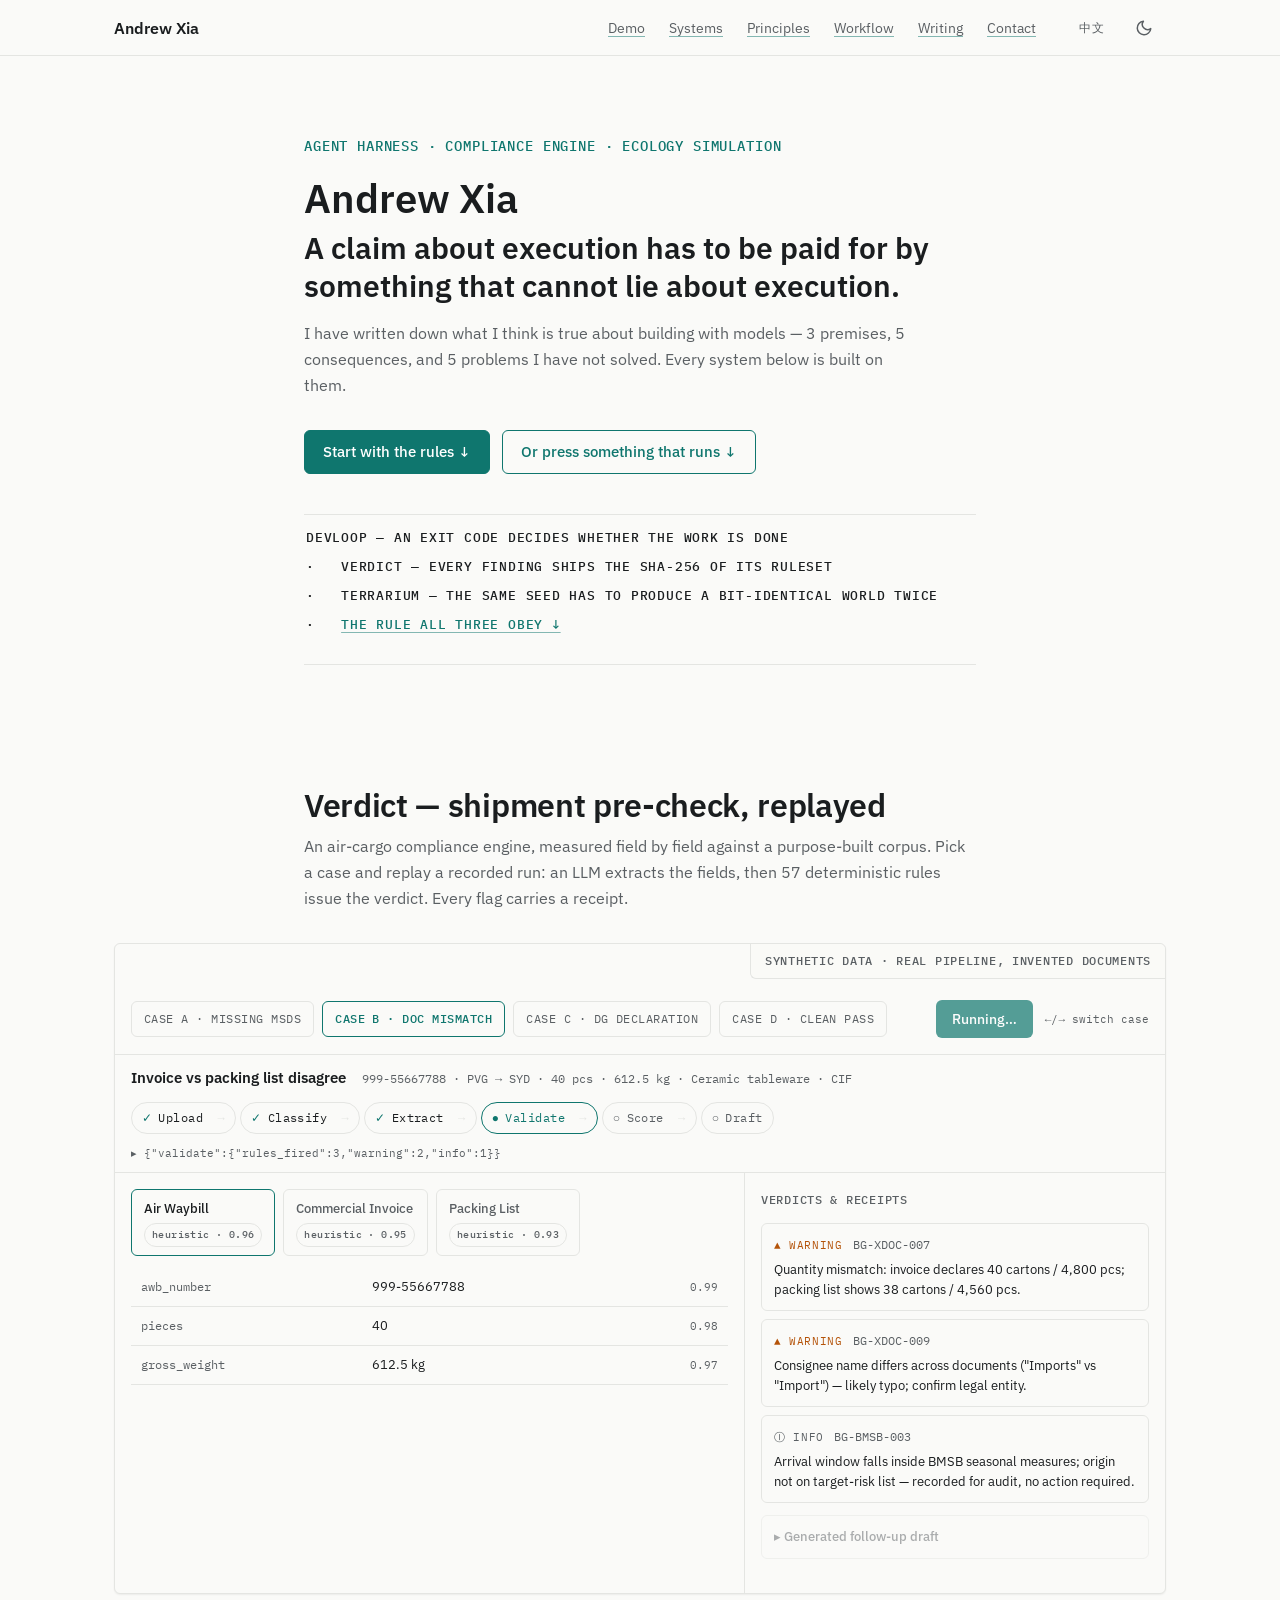
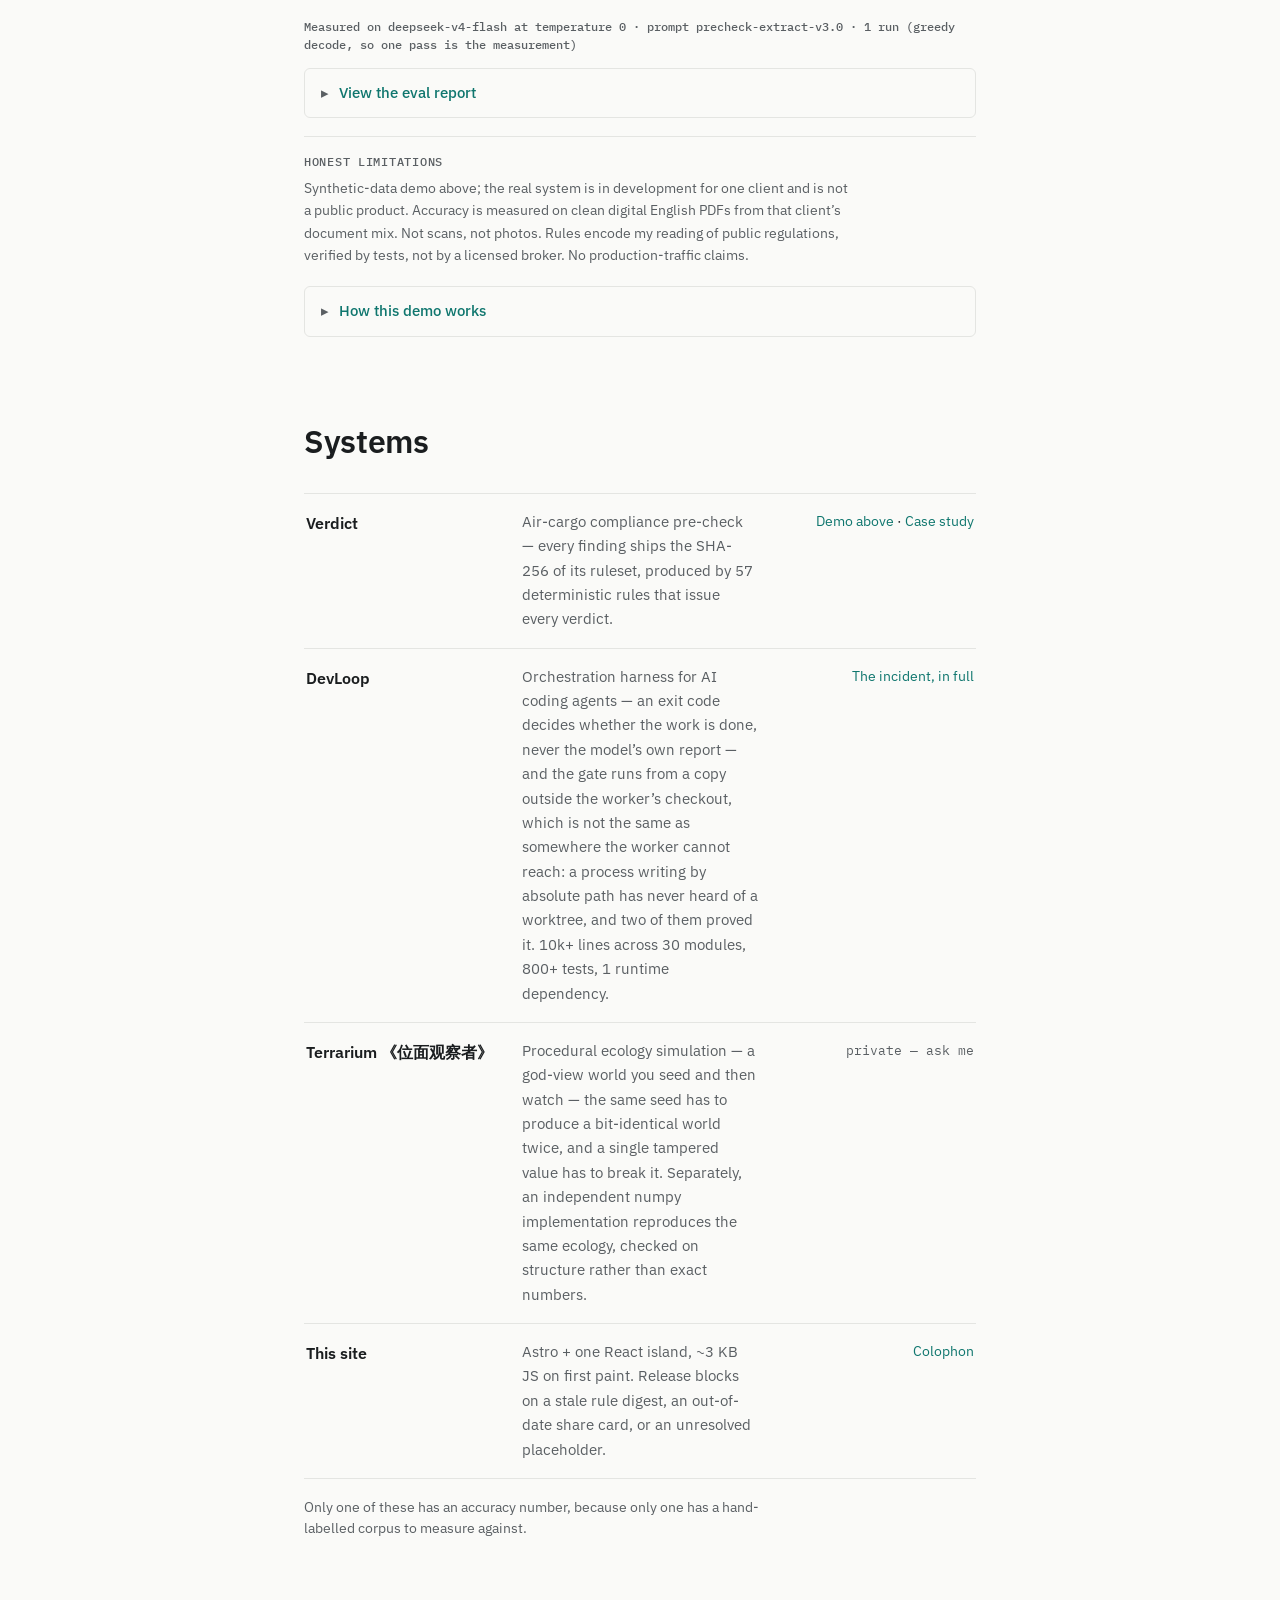
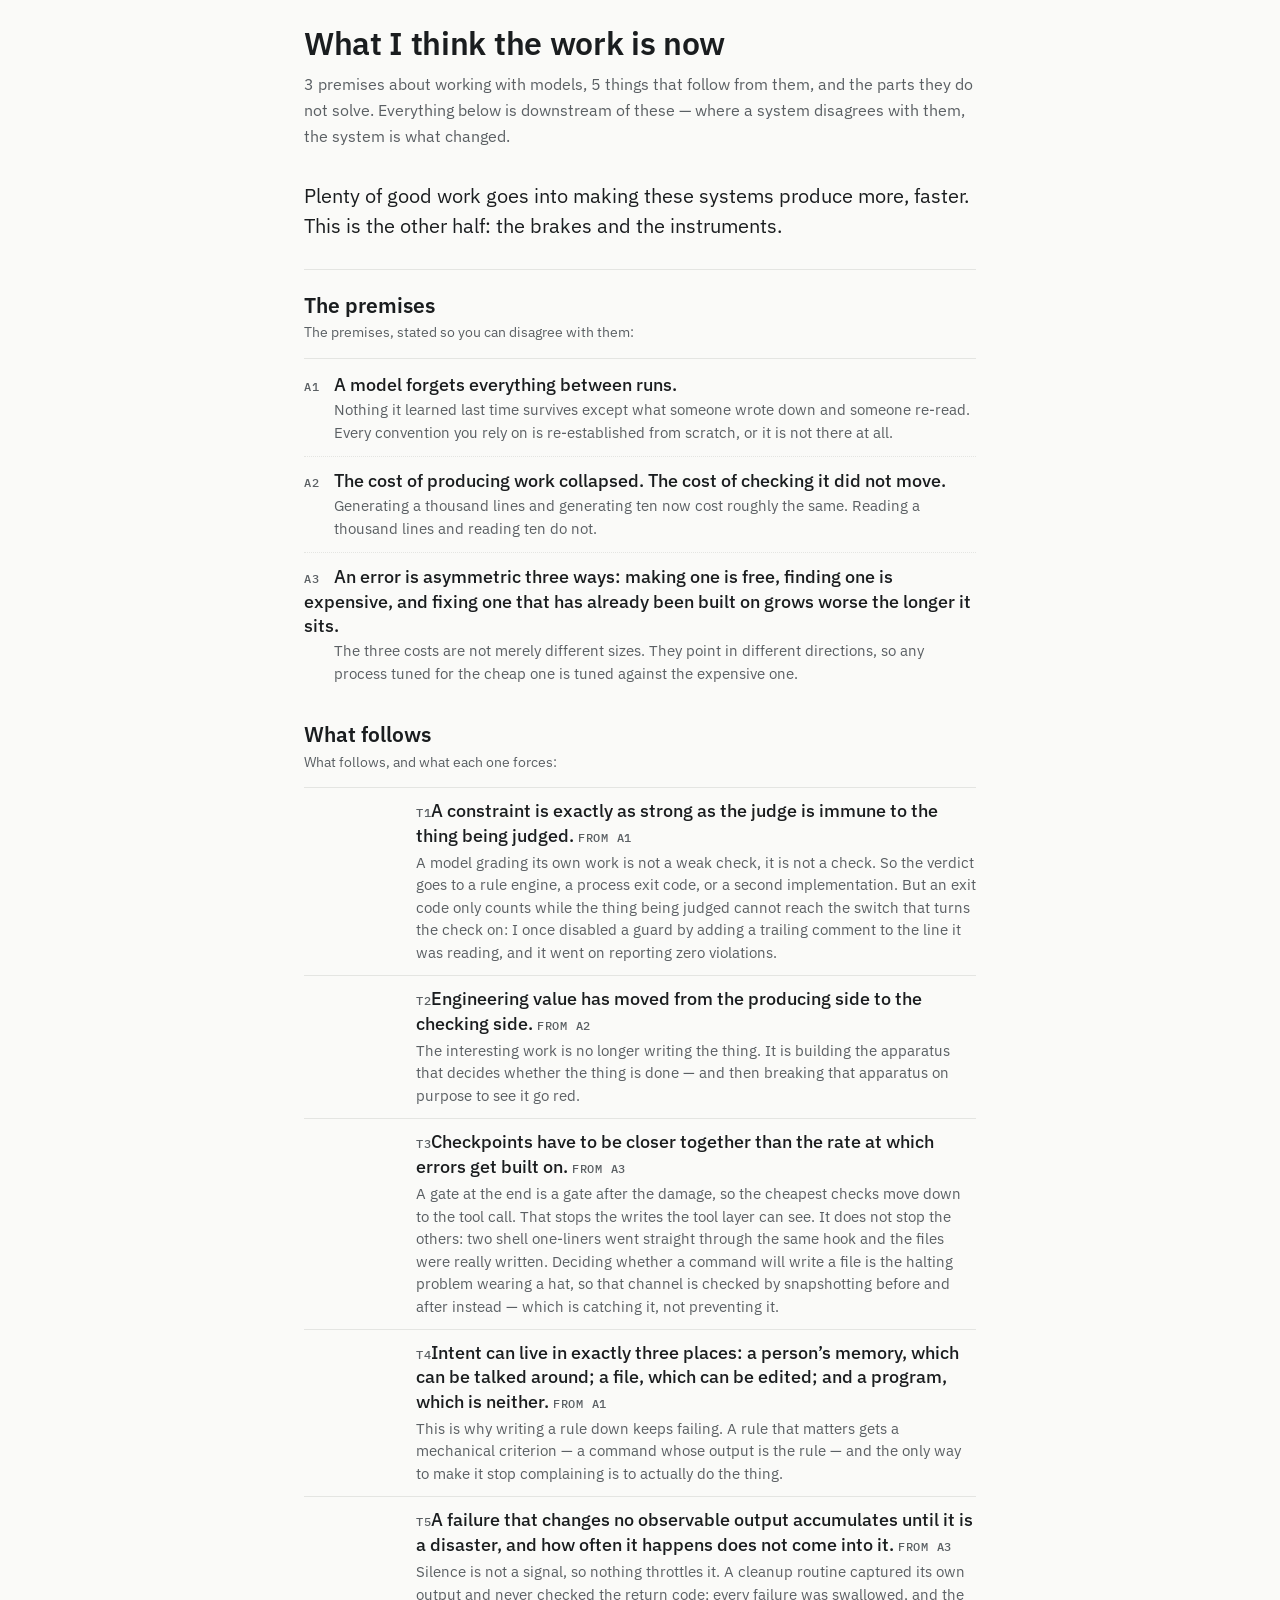
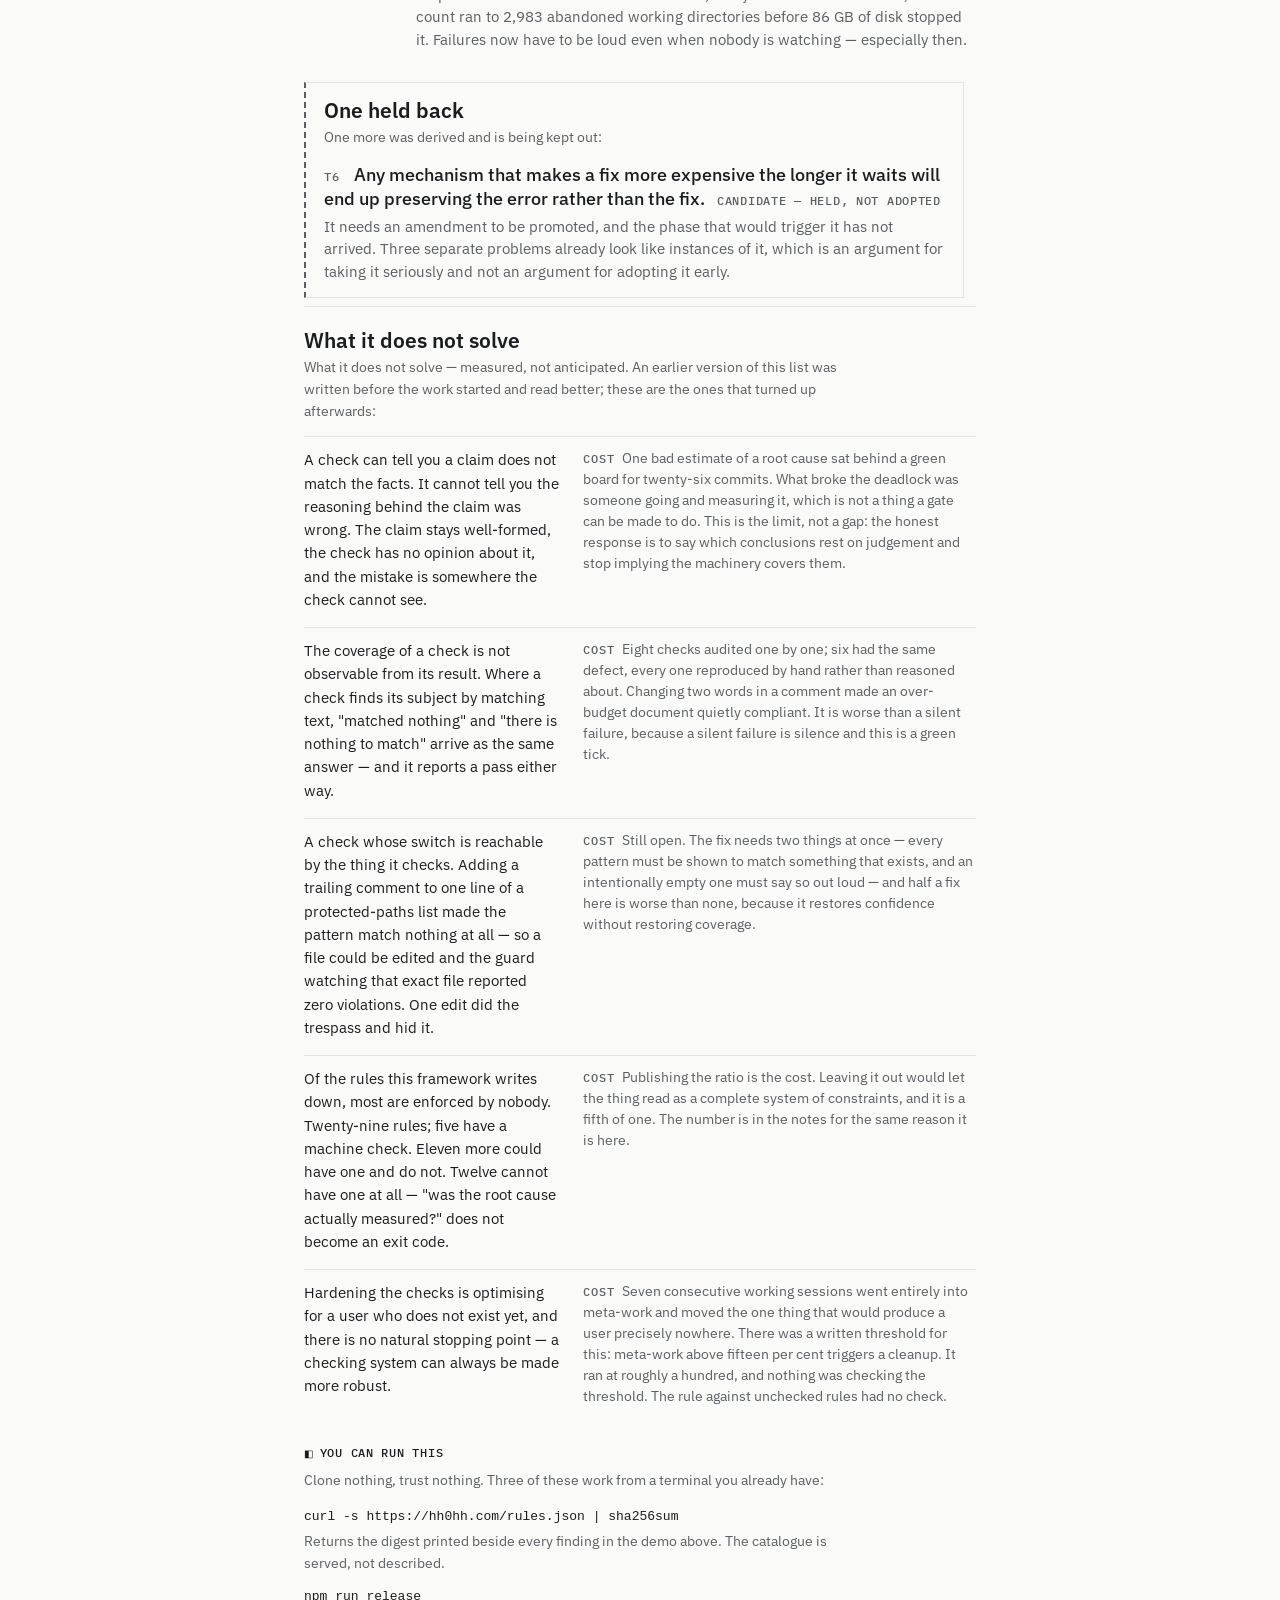
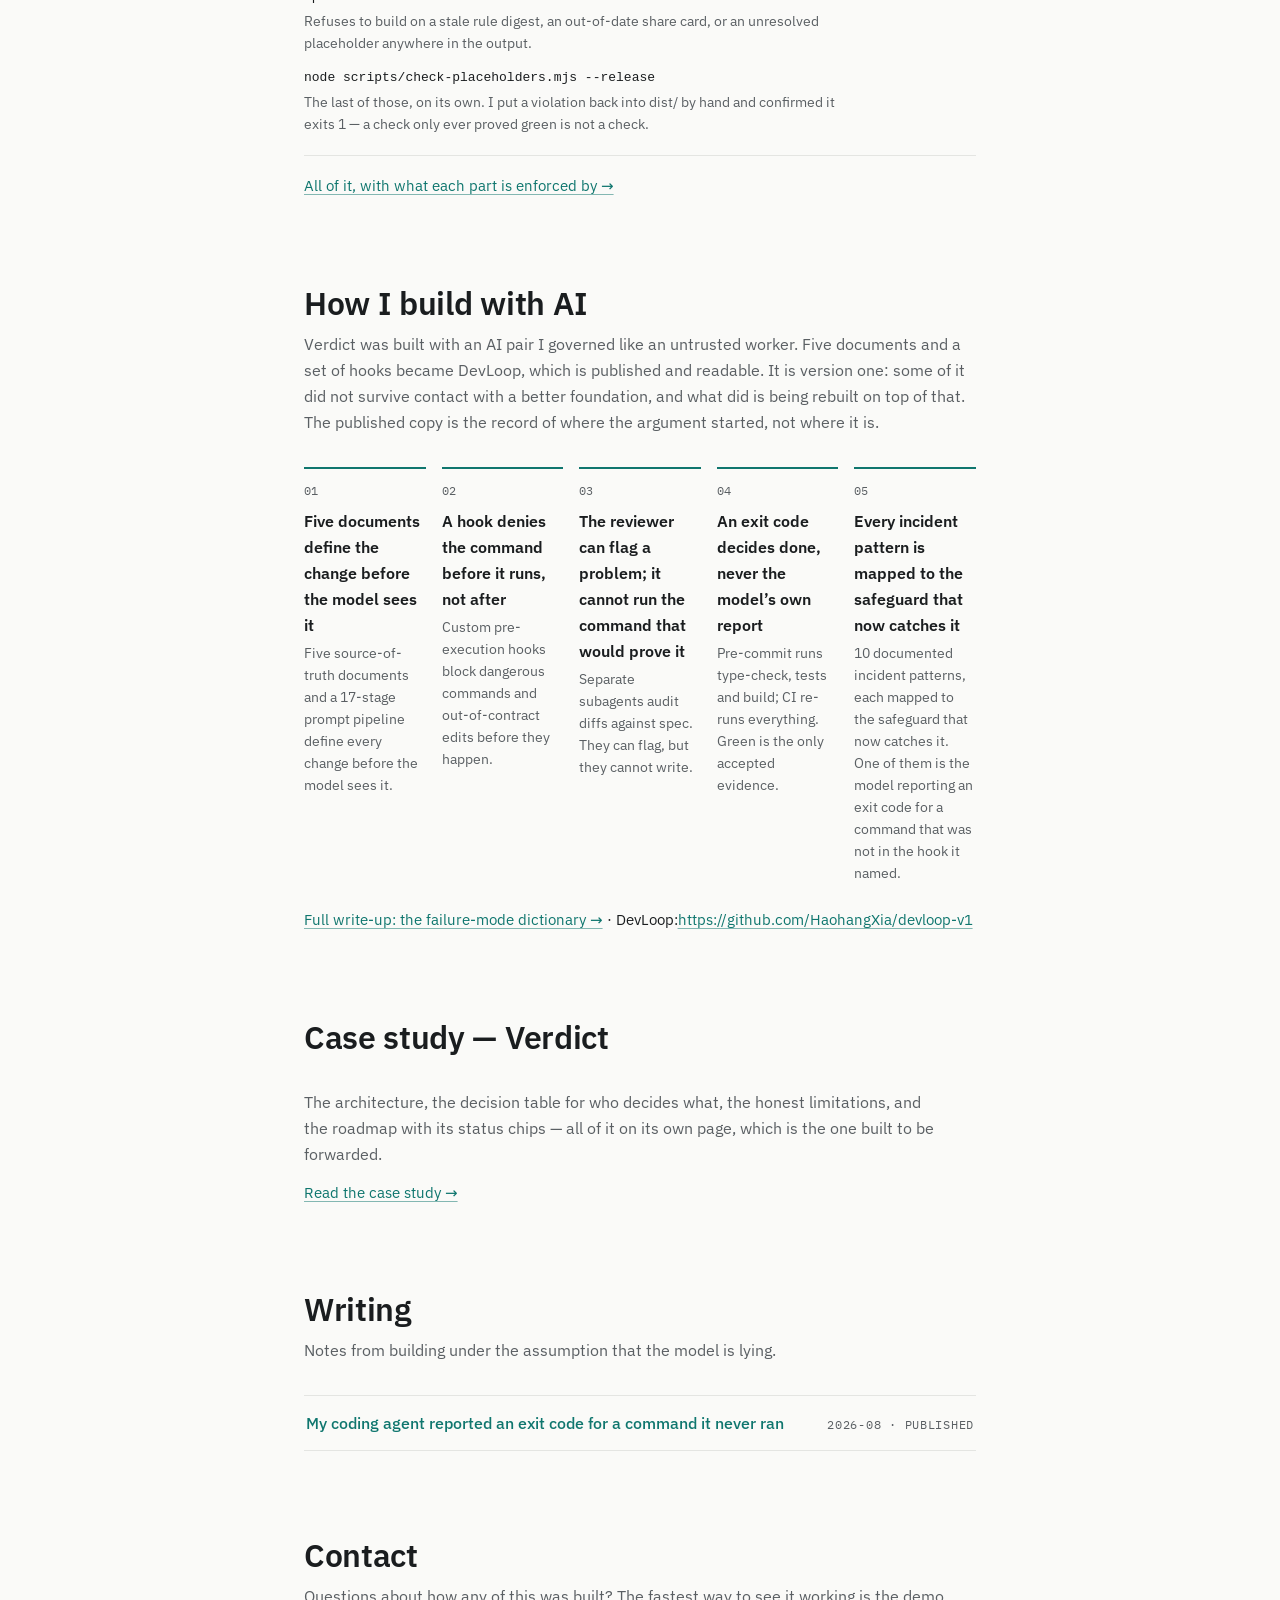
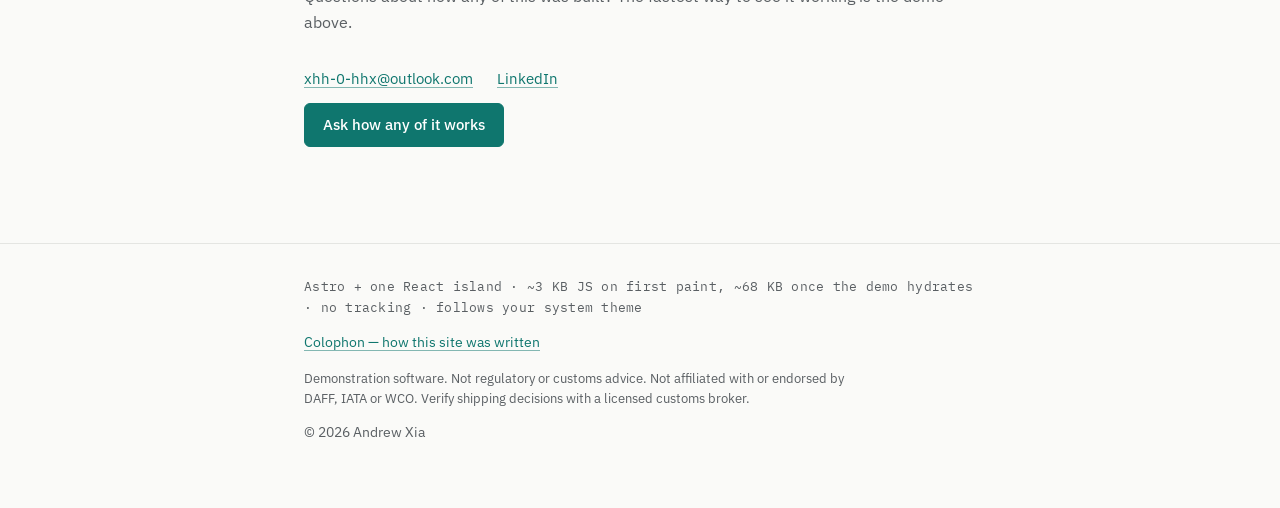
==== index.html @ 9f4d9da5 "deploy: 中英文双版 —— /zh/ 五页、语言切换、CJK 排版 CNAME 与 .nojekyll 现在是构建产物(public/),不再只存在于这个仓库里 —— 之前同步脚本会把两个都删掉" ====
<!DOCTYPE html><html lang="en"> <head><meta charset="utf-8"><meta name="viewport" content="width=device-width, initial-scale=1"><title>Andrew Xia — AI systems with a deterministic core</title><meta name="description" content="Three systems that hand the decision to something which cannot describe its own work: a harness where an exit code says whether an agent finished, an air-cargo compliance engine where deterministic rules issue every verdict, and an ecology simulation that has to reproduce bit for bit."><link rel="canonical" href="https://hh0hh.com/"><link rel="alternate" hreflang="en" href="https://hh0hh.com/"><link rel="alternate" hreflang="zh-Hans" href="https://hh0hh.com/zh/"><link rel="alternate" hreflang="x-default" href="https://hh0hh.com/"><link rel="icon" type="image/svg+xml" href="/favicon.svg"><link rel="sitemap" href="/sitemap-index.xml"><link rel="preload" href="/fonts/ibm-plex-sans-latin-400-normal.woff2" as="font" type="font/woff2" crossorigin><link rel="preload" href="/fonts/ibm-plex-sans-latin-500-normal.woff2" as="font" type="font/woff2" crossorigin><link rel="preload" href="/fonts/ibm-plex-sans-latin-600-normal.woff2" as="font" type="font/woff2" crossorigin><link rel="preload" href="/fonts/ibm-plex-mono-latin-500-normal.woff2" as="font" type="font/woff2" crossorigin><meta property="og:title" content="Andrew Xia — AI systems with a deterministic core"><meta property="og:description" content="Three systems that hand the decision to something which cannot describe its own work: a harness where an exit code says whether an agent finished, an air-cargo compliance engine where deterministic rules issue every verdict, and an ecology simulation that has to reproduce bit for bit."><meta property="og:type" content="website"><meta property="og:url" content="https://hh0hh.com/"><meta property="og:locale" content="en_AU"><meta property="og:locale:alternate" content="zh_CN"><meta property="og:image" content="https://hh0hh.com/og.png"><meta property="og:image:width" content="1200"><meta property="og:image:height" content="630"><meta property="og:image:alt" content="Andrew Xia — AI systems with a deterministic core"><meta name="twitter:card" content="summary_large_image"><meta name="twitter:title" content="Andrew Xia — AI systems with a deterministic core"><meta name="twitter:description" content="Three systems that hand the decision to something which cannot describe its own work: a harness where an exit code says whether an agent finished, an air-cargo compliance engine where deterministic rules issue every verdict, and an ecology simulation that has to reproduce bit for bit."><meta name="twitter:image" content="https://hh0hh.com/og.png"><script type="application/ld+json">{"@context":"https://schema.org","@graph":[{"@type":"Person","@id":"https://hh0hh.com/#person","name":"Andrew Xia","email":"mailto:xhh-0-hhx@outlook.com","description":"Three systems that hand the decision to something which cannot describe its own work: a harness where an exit code says whether an agent finished, an air-cargo compliance engine where deterministic rules issue every verdict, and an ecology simulation that has to reproduce bit for bit.","url":"https://hh0hh.com/","knowsAbout":["LLM systems","AI evaluation","Deterministic rule engines","AI agent orchestration","Reproducible simulation","Air-cargo compliance automation"],"sameAs":["https://www.linkedin.com/in/hh0hh"]},{"@type":"WebSite","@id":"https://hh0hh.com/#website","url":"https://hh0hh.com/","name":"Andrew Xia","publisher":{"@id":"https://hh0hh.com/#person"}},{"@type":"ProfilePage","@id":"https://hh0hh.com/#profilepage","url":"https://hh0hh.com/","name":"Andrew Xia — AI systems with a deterministic core","isPartOf":{"@id":"https://hh0hh.com/#website"},"mainEntity":{"@id":"https://hh0hh.com/#person"},"dateModified":"2026-07-20"}]}</script><!--
  The rule catalogue this demo replays is published, not described:

    curl -s https://hh0hh.com/rules.json | sha256sum
    b439ef74dd39384928d1a2d4c1b8ee0799ef4533f627aea078ad106a4304987d

  Same digest is printed beside every finding above. If they ever disagree,
  the build is meant to fail before you ever see this page.
--><!-- theme pre-paint: runs before first paint so the dark toggle never FOUCs;
         system preference is respected on first visit --><script>
      (function () {
        try {
          var t = localStorage.getItem('theme');
          var dark = t ? t === 'dark' : window.matchMedia('(prefers-color-scheme: dark)').matches;
          if (dark) document.documentElement.setAttribute('data-theme', 'dark');
        } catch (e) {
          /* storage unavailable — stay light */
        }
      })();
    </script><link rel="stylesheet" href="/_astro/case-study.BgPs1tsn.css">
<link rel="stylesheet" href="/_astro/index.Bs4sG0Vk.css">
<link rel="stylesheet" href="/_astro/index.B4LxtGWT.css"></head> <body> <a class="skip-link" href="#main">Skip to content</a> <header class="site-nav"> <nav class="nav-inner" aria-label="Primary"> <a class="nav-brand" href="/">Andrew Xia</a> <ul class="nav-links"> <li><a href="/#demo" data-spy="demo">Demo</a></li><li><a href="/#projects" data-spy="projects">Systems</a></li><li><a href="/#principles" data-spy="principles">Principles</a></li><li><a href="/#workflow" data-spy="workflow">Workflow</a></li><li><a href="/#writing" data-spy="writing">Writing</a></li><li><a href="/#contact" data-spy="contact">Contact</a></li> </ul> <div class="nav-actions">  <a class="lang-switch mono-label" href="/zh/" hreflang="zh-Hans" lang="zh-Hans" rel="alternate" aria-label="切换到中文" data-lang-switch>中文</a> <button class="theme-toggle" type="button" data-label-dark="Switch to dark theme" data-label-light="Switch to light theme" aria-label="Switch to dark theme"> <svg class="icon-moon" width="18" height="18" viewBox="0 0 24 24" fill="none" stroke="currentColor" stroke-width="2" stroke-linecap="round" stroke-linejoin="round" aria-hidden="true"><path d="M21 12.79A9 9 0 1 1 11.21 3 7 7 0 0 0 21 12.79z"></path></svg> <svg class="icon-sun" width="18" height="18" viewBox="0 0 24 24" fill="none" stroke="currentColor" stroke-width="2" stroke-linecap="round" stroke-linejoin="round" aria-hidden="true"><circle cx="12" cy="12" r="4"></circle><path d="M12 2v2m0 16v2M4.93 4.93l1.41 1.41m11.32 11.32 1.41 1.41M2 12h2m16 0h2M4.93 19.07l1.41-1.41m11.32-11.32 1.41-1.41"></path></svg> </button>  </div> </nav> </header> <script type="module">const s=document.querySelector(".theme-toggle"),o=document.documentElement,c=()=>{if(!s)return;const e=o.getAttribute("data-theme")==="dark"?s.dataset.labelLight:s.dataset.labelDark;e&&s.setAttribute("aria-label",e)};c();s?.addEventListener("click",()=>{const t=o.getAttribute("data-theme")==="dark";t?o.removeAttribute("data-theme"):o.setAttribute("data-theme","dark");try{localStorage.setItem("theme",t?"light":"dark")}catch{}c()});const l=[...document.querySelectorAll(".nav-links a[data-spy]")],u=new Map(l.map(t=>[t.dataset.spy,t])),i=[...document.querySelectorAll("section[data-section]")].filter(t=>u.has(t.id));if(i.length>0&&"IntersectionObserver"in window){const t=r=>{for(const a of l)r!==null&&a.dataset.spy===r?a.setAttribute("aria-current","true"):a.removeAttribute("aria-current")},e=new Set,d=new IntersectionObserver(r=>{for(const n of r)n.isIntersecting?e.add(n.target.id):e.delete(n.target.id);const a=i.find(n=>e.has(n.id));t(a?a.id:null)},{rootMargin:"-56px 0px -55% 0px"});for(const r of i)d.observe(r)}</script>  <main id="main"> <section class="hero"> <div class="container"> <p class="kicker mono-label">AGENT HARNESS · COMPLIANCE ENGINE · ECOLOGY SIMULATION</p> <h1>Andrew Xia</h1> <p class="tagline">A claim about execution has to be paid for by something that cannot lie about execution.</p> <p class="subline">I have written down what I think is true about building with models — 3 premises, 5 consequences, and 5 problems I have not solved. Every system below is built on them.</p> <div class="hero-ctas"> <a class="btn btn-primary" href="#principles">Start with the rules ↓</a> <a class="btn btn-secondary" href="#demo">Or press something that runs ↓</a> </div> <div class="proof-strip-wrap"> <p class="proof-strip"> <span>  DEVLOOP — AN EXIT CODE DECIDES WHETHER THE WORK IS DONE </span><span> <span aria-hidden="true">·&nbsp;&nbsp;</span> VERDICT — EVERY FINDING SHIPS THE SHA-256 OF ITS RULESET </span><span> <span aria-hidden="true">·&nbsp;&nbsp;</span> TERRARIUM — THE SAME SEED HAS TO PRODUCE A BIT-IDENTICAL WORLD TWICE </span><span> <span aria-hidden="true">·&nbsp;&nbsp;</span> <a href="#principles">THE RULE ALL THREE OBEY ↓</a> </span> </p> </div>  </div> </section> <section id="demo" data-section data-print-hide data-astro-cid-6vk3rcnz> <div class="container section-head" data-astro-cid-6vk3rcnz> <h2 data-astro-cid-6vk3rcnz>Verdict — shipment pre-check, replayed</h2> <p class="deck" data-astro-cid-6vk3rcnz>An air-cargo compliance engine, measured field by field against a purpose-built corpus. Pick a case and replay a recorded run: an LLM extracts the fields, then 57 deterministic rules issue the verdict. Every flag carries a receipt.</p> </div> <div class="container-wide" data-astro-cid-6vk3rcnz> <div class="demo-frame" data-astro-cid-6vk3rcnz> <p class="demo-badge mono-label" data-astro-cid-6vk3rcnz>SYNTHETIC DATA · real pipeline, invented documents</p> <style>astro-island,astro-slot,astro-static-slot{display:contents}</style><script>(()=>{var a=(s,i,o)=>{let r=async()=>{await(await s())()},t=typeof i.value=="object"?i.value:void 0,c={rootMargin:t==null?void 0:t.rootMargin},n=new IntersectionObserver(e=>{for(let l of e)if(l.isIntersecting){n.disconnect(),r();break}},c);for(let e of o.children)n.observe(e)};(self.Astro||(self.Astro={})).visible=a;window.dispatchEvent(new Event("astro:visible"));})();</script><script>(()=>{var A=Object.defineProperty;var g=(i,o,a)=>o in i?A(i,o,{enumerable:!0,configurable:!0,writable:!0,value:a}):i[o]=a;var d=(i,o,a)=>g(i,typeof o!="symbol"?o+"":o,a);{let i={0:t=>m(t),1:t=>a(t),2:t=>new RegExp(t),3:t=>new Date(t),4:t=>new Map(a(t)),5:t=>new Set(a(t)),6:t=>BigInt(t),7:t=>new URL(t),8:t=>new Uint8Array(t),9:t=>new Uint16Array(t),10:t=>new Uint32Array(t),11:t=>1/0*t},o=t=>{let[l,e]=t;return l in i?i[l](e):void 0},a=t=>t.map(o),m=t=>typeof t!="object"||t===null?t:Object.fromEntries(Object.entries(t).map(([l,e])=>[l,o(e)]));class y extends HTMLElement{constructor(){super(...arguments);d(this,"Component");d(this,"hydrator");d(this,"hydrate",async()=>{var b;if(!this.hydrator||!this.isConnected)return;let e=(b=this.parentElement)==null?void 0:b.closest("astro-island[ssr]");if(e){e.addEventListener("astro:hydrate",this.hydrate,{once:!0});return}let c=this.querySelectorAll("astro-slot"),n={},h=this.querySelectorAll("template[data-astro-template]");for(let r of h){let s=r.closest(this.tagName);s!=null&&s.isSameNode(this)&&(n[r.getAttribute("data-astro-template")||"default"]=r.innerHTML,r.remove())}for(let r of c){let s=r.closest(this.tagName);s!=null&&s.isSameNode(this)&&(n[r.getAttribute("name")||"default"]=r.innerHTML)}let p;try{p=this.hasAttribute("props")?m(JSON.parse(this.getAttribute("props"))):{}}catch(r){let s=this.getAttribute("component-url")||"<unknown>",v=this.getAttribute("component-export");throw v&&(s+=` (export ${v})`),console.error(`[hydrate] Error parsing props for component ${s}`,this.getAttribute("props"),r),r}let u;await this.hydrator(this)(this.Component,p,n,{client:this.getAttribute("client")}),this.removeAttribute("ssr"),this.dispatchEvent(new CustomEvent("astro:hydrate"))});d(this,"unmount",()=>{this.isConnected||this.dispatchEvent(new CustomEvent("astro:unmount"))})}disconnectedCallback(){document.removeEventListener("astro:after-swap",this.unmount),document.addEventListener("astro:after-swap",this.unmount,{once:!0})}connectedCallback(){if(!this.hasAttribute("await-children")||document.readyState==="interactive"||document.readyState==="complete")this.childrenConnectedCallback();else{let e=()=>{document.removeEventListener("DOMContentLoaded",e),c.disconnect(),this.childrenConnectedCallback()},c=new MutationObserver(()=>{var n;((n=this.lastChild)==null?void 0:n.nodeType)===Node.COMMENT_NODE&&this.lastChild.nodeValue==="astro:end"&&(this.lastChild.remove(),e())});c.observe(this,{childList:!0}),document.addEventListener("DOMContentLoaded",e)}}async childrenConnectedCallback(){let e=this.getAttribute("before-hydration-url");e&&await import(e),this.start()}async start(){let e=JSON.parse(this.getAttribute("opts")),c=this.getAttribute("client");if(Astro[c]===void 0){window.addEventListener(`astro:${c}`,()=>this.start(),{once:!0});return}try{await Astro[c](async()=>{let n=this.getAttribute("renderer-url"),[h,{default:p}]=await Promise.all([import(this.getAttribute("component-url")),n?import(n):()=>()=>{}]),u=this.getAttribute("component-export")||"default";if(!u.includes("."))this.Component=h[u];else{this.Component=h;for(let f of u.split("."))this.Component=this.Component[f]}return this.hydrator=p,this.hydrate},e,this)}catch(n){console.error(`[astro-island] Error hydrating ${this.getAttribute("component-url")}`,n)}}attributeChangedCallback(){this.hydrate()}}d(y,"observedAttributes",["props"]),customElements.get("astro-island")||customElements.define("astro-island",y)}})();</script><astro-island uid="Vu6vq" prefix="r1" component-url="/_astro/VerdictDemo.DhtgMPwv.js" component-export="default" renderer-url="/_astro/client.nFz3bvDj.js" props="{&quot;data-astro-cid-6vk3rcnz&quot;:[0,true]}" ssr client="visible" opts="{&quot;name&quot;:&quot;VerdictDemo&quot;,&quot;value&quot;:{&quot;rootMargin&quot;:&quot;200px&quot;}}" await-children><div class="vd" role="group" aria-label="Verdict demo — guided replay. Use the left and right arrow keys to switch case."><div class="vd-top"><div class="vd-cases" role="group" aria-label="Demo case selector"><button type="button" class="vd-case-btn" aria-pressed="false">CASE A · MISSING MSDS</button><button type="button" class="vd-case-btn is-active" aria-pressed="true">CASE B · DOC MISMATCH</button><button type="button" class="vd-case-btn" aria-pressed="false">CASE C · DG DECLARATION</button><button type="button" class="vd-case-btn" aria-pressed="false">CASE D · CLEAN PASS</button></div><div class="vd-runwrap"><button type="button" class="vd-run">Run case</button><span class="vd-kbd" aria-hidden="true">←/→ switch case</span></div></div><div class="vd-shipment"><span class="vd-title">Invoice vs packing list disagree</span><span class="vd-ship-line">999-55667788<!-- --> · <!-- -->PVG<!-- --> → <!-- -->SYD<!-- --> ·<!-- --> <!-- -->40<!-- --> pcs · <!-- -->612.5<!-- --> kg ·<!-- --> <!-- -->Ceramic tableware<!-- --> · <!-- -->CIF</span></div><ol class="vd-pipeline" aria-label="Pipeline stages"><li class="vd-chip is-pending"><span class="vd-chip-mark" aria-hidden="true">○</span>Upload</li><li class="vd-chip is-pending" title="replayed — pre-recorded output of the real pipeline"><span class="vd-chip-mark" aria-hidden="true">○</span>Classify</li><li class="vd-chip is-pending" title="replayed — pre-recorded output of the real pipeline"><span class="vd-chip-mark" aria-hidden="true">○</span>Extract</li><li class="vd-chip is-pending"><span class="vd-chip-mark" aria-hidden="true">○</span>Validate</li><li class="vd-chip is-pending"><span class="vd-chip-mark" aria-hidden="true">○</span>Score</li><li class="vd-chip is-pending"><span class="vd-chip-mark" aria-hidden="true">○</span>Draft</li></ol><div class="vd-tape" aria-hidden="true">▸ <!-- -->{&quot;state&quot;:&quot;idle&quot;,&quot;case&quot;:&quot;case-b&quot;}</div><div class="vd-body"><section class="vd-evidence" aria-label="Findings"><header class="vd-panel-head"><span class="vd-panel-title">Verdicts &amp; receipts</span></header><div class="vd-draft is-waiting"><button type="button" class="vd-draft-toggle" aria-expanded="false" disabled=""><span aria-hidden="true">▸</span> <!-- -->Generated follow-up draft</button></div></section><section class="vd-docs" aria-label="Documents"></section></div><div class="sr-only" aria-live="polite"></div></div><!--astro:end--></astro-island> </div> </div> <div class="container demo-under" data-astro-cid-6vk3rcnz> <p class="mono-label eval-conditions" data-astro-cid-6vk3rcnz>Measured on deepseek-v4-flash at temperature 0 · prompt precheck-extract-v3.0 · 1 run (greedy decode, so one pass is the measurement)</p> <details id="eval" data-astro-cid-6vk3rcnz> <summary data-astro-cid-6vk3rcnz>View the eval report</summary> <div class="details-body" data-astro-cid-6vk3rcnz> <h3 data-astro-cid-6vk3rcnz>Extraction eval — the shipped extractor vs hand-labelled ground truth</h3> <p class="mono-label eval-measured" data-astro-cid-6vk3rcnz>measured 2026-06 · corpus v1</p> <table class="eval-table" data-astro-cid-6vk3rcnz> <tbody data-astro-cid-6vk3rcnz> <tr data-astro-cid-6vk3rcnz> <td class="eval-term" data-astro-cid-6vk3rcnz>Corpus</td> <td data-astro-cid-6vk3rcnz>85 documents · 511 labelled fields · 17 document sets</td> </tr><tr data-astro-cid-6vk3rcnz> <td class="eval-term" data-astro-cid-6vk3rcnz>Strict exact-match accuracy</td> <td data-astro-cid-6vk3rcnz><strong data-astro-cid-6vk3rcnz>96.3%</strong></td> </tr><tr data-astro-cid-6vk3rcnz> <td class="eval-term" data-astro-cid-6vk3rcnz>Semantic accuracy (format/granularity tolerant)</td> <td data-astro-cid-6vk3rcnz><strong data-astro-cid-6vk3rcnz>99.0%</strong></td> </tr><tr data-astro-cid-6vk3rcnz> <td class="eval-term" data-astro-cid-6vk3rcnz>Extraction failures</td> <td data-astro-cid-6vk3rcnz>0 · True misses: 2 — both reproduced by the harness and reviewed field-by-field</td> </tr><tr data-astro-cid-6vk3rcnz> <td class="eval-term" data-astro-cid-6vk3rcnz>Method</td> <td data-astro-cid-6vk3rcnz>Field-by-field diff, strict + lenient matchers; identifiers compared separator-stripped; every mismatch printed for human review</td> </tr><tr data-astro-cid-6vk3rcnz> <td class="eval-term" data-astro-cid-6vk3rcnz>Run conditions</td> <td data-astro-cid-6vk3rcnz>deepseek-v4-flash · temperature 0 · prompt precheck-extract-v3.0 · 1 run</td> </tr> </tbody> </table> <p class="eval-scope" data-astro-cid-6vk3rcnz>Numbers cover clean digital English PDFs, generated for this corpus from hand-authored ground truth — so the truth is exact and the parsing is easy. Scanned or photographed documents, other layouts, and anyone’s actual paperwork are all outside it.</p> </div> </details>  <div class="honest-limits" data-astro-cid-6vk3rcnz> <p class="mono-label limits-label" data-astro-cid-6vk3rcnz>Honest limitations</p> <p class="limits-body" data-astro-cid-6vk3rcnz>Synthetic-data demo above; the real system is in development for one client and is not a public product. Accuracy is measured on clean digital English PDFs from that client’s document mix. Not scans, not photos. Rules encode my reading of public regulations, verified by tests, not by a licensed broker. No production-traffic claims.</p> </div>  <details data-astro-cid-6vk3rcnz> <summary data-astro-cid-6vk3rcnz>How this demo works</summary> <div class="details-body" data-astro-cid-6vk3rcnz> <p data-astro-cid-6vk3rcnz>This demo replays pre-recorded outputs of the real pipeline run against synthetic shipping documents — same extraction schemas, same rule engine, same verdict logic. Nothing here calls a network: no LLM API, no tracking, no data leaving your browser. Document values are invented; rule IDs and thresholds are simplified for display. The full system is still being built for that client; this replay is the honest public slice of what works today.</p> <p class="mono-label demo-recording" data-astro-cid-6vk3rcnz>Demo recording: 2026-06-12 · rule snapshot b439ef74…</p> </div> </details> </div> </section>  <script>
  // Auto-open the eval report when deep-linked (e.g. from an external #eval link).
  (function () {
    var d = document.getElementById('eval');
    if (!d) return;
    var sync = function () {
      if (location.hash === '#eval') d.setAttribute('open', '');
    };
    window.addEventListener('hashchange', sync);
    sync();
  })();
</script>  <section id="projects" data-section data-print-hide data-astro-cid-amng4zvp> <div class="container" data-astro-cid-amng4zvp> <div class="section-head" data-astro-cid-amng4zvp> <h2 data-astro-cid-amng4zvp>Systems</h2> </div> <div class="projects-rows" data-astro-cid-amng4zvp> <div class="project-row" data-astro-cid-amng4zvp> <span class="p-name" data-astro-cid-amng4zvp>Verdict</span> <span class="p-line" data-astro-cid-amng4zvp>Air-cargo compliance pre-check — every finding ships the SHA-256 of its ruleset, produced by 57 deterministic rules that issue every verdict.</span> <span class="p-proof" data-astro-cid-amng4zvp> <a href="#demo" data-astro-cid-amng4zvp>Demo above</a> <span aria-hidden="true" data-astro-cid-amng4zvp> · </span><a href="/case-study/" data-astro-cid-amng4zvp>Case study</a>  </span> </div><div class="project-row" data-astro-cid-amng4zvp> <span class="p-name" data-astro-cid-amng4zvp>DevLoop</span> <span class="p-line" data-astro-cid-amng4zvp>Orchestration harness for AI coding agents — an exit code decides whether the work is done, never the model’s own report — and the gate runs from a copy outside the worker’s checkout, which is not the same as somewhere the worker cannot reach: a process writing by absolute path has never heard of a worktree, and two of them proved it. 10k+ lines across 30 modules, 800+ tests, 1 runtime dependency.</span> <span class="p-proof" data-astro-cid-amng4zvp> <a href="/writing/exit-code-for-a-command-it-never-ran/" data-astro-cid-amng4zvp>The incident, in full</a>  </span> </div><div class="project-row" data-astro-cid-amng4zvp> <span class="p-name" data-astro-cid-amng4zvp>Terrarium 《位面观察者》</span> <span class="p-line" data-astro-cid-amng4zvp>Procedural ecology simulation — a god-view world you seed and then watch — the same seed has to produce a bit-identical world twice, and a single tampered value has to break it. Separately, an independent numpy implementation reproduces the same ecology, checked on structure rather than exact numbers.</span> <span class="p-proof" data-astro-cid-amng4zvp> <span class="private-note" data-astro-cid-amng4zvp>private — ask me</span> </span> </div><div class="project-row" data-astro-cid-amng4zvp> <span class="p-name" data-astro-cid-amng4zvp>This site</span> <span class="p-line" data-astro-cid-amng4zvp>Astro + one React island, ~3 KB JS on first paint. Release blocks on a stale rule digest, an out-of-date share card, or an unresolved placeholder.</span> <span class="p-proof" data-astro-cid-amng4zvp> <a href="/colophon/" data-astro-cid-amng4zvp>Colophon</a>  </span> </div> </div> <p class="systems-note" data-astro-cid-amng4zvp>Only one of these has an accuracy number, because only one has a hand-labelled corpus to measure against.</p> </div> </section>   <section id="principles" data-section data-print-hide data-astro-cid-xfs72xng> <div class="container" data-astro-cid-xfs72xng> <div class="section-head" data-astro-cid-xfs72xng> <h2 data-astro-cid-xfs72xng>What I think the work is now</h2> <p class="deck" data-astro-cid-xfs72xng>3 premises about working with models, 5 things that follow from them, and the parts they do not solve. Everything below is downstream of these — where a system disagrees with them, the system is what changed.</p> </div> <p class="stance" data-astro-cid-xfs72xng>Plenty of good work goes into making these systems produce more, faster. This is the other half: the brakes and the instruments.</p>  <div class="derivation" data-astro-cid-xfs72xng> <h3 class="deriv-head" data-astro-cid-xfs72xng>The premises</h3> <p class="block-lead" data-astro-cid-xfs72xng>The premises, stated so you can disagree with them:</p> <ol class="axioms" data-astro-cid-xfs72xng> <li data-astro-cid-xfs72xng> <p class="ax-claim" data-astro-cid-xfs72xng><span class="ax-id mono-label" data-astro-cid-xfs72xng>A1</span>A model forgets everything between runs.</p> <p class="ax-because" data-astro-cid-xfs72xng>Nothing it learned last time survives except what someone wrote down and someone re-read. Every convention you rely on is re-established from scratch, or it is not there at all.</p> </li><li data-astro-cid-xfs72xng> <p class="ax-claim" data-astro-cid-xfs72xng><span class="ax-id mono-label" data-astro-cid-xfs72xng>A2</span>The cost of producing work collapsed. The cost of checking it did not move.</p> <p class="ax-because" data-astro-cid-xfs72xng>Generating a thousand lines and generating ten now cost roughly the same. Reading a thousand lines and reading ten do not.</p> </li><li data-astro-cid-xfs72xng> <p class="ax-claim" data-astro-cid-xfs72xng><span class="ax-id mono-label" data-astro-cid-xfs72xng>A3</span>An error is asymmetric three ways: making one is free, finding one is expensive, and fixing one that has already been built on grows worse the longer it sits.</p> <p class="ax-because" data-astro-cid-xfs72xng>The three costs are not merely different sizes. They point in different directions, so any process tuned for the cheap one is tuned against the expensive one.</p> </li> </ol> <h3 class="deriv-head" data-astro-cid-xfs72xng>What follows</h3> <p class="block-lead" data-astro-cid-xfs72xng>What follows, and what each one forces:</p> <ol class="theorems" data-astro-cid-xfs72xng> <li data-astro-cid-xfs72xng> <p class="ax-claim" data-astro-cid-xfs72xng> <span class="ax-id mono-label" data-astro-cid-xfs72xng>T1</span>A constraint is exactly as strong as the judge is immune to the thing being judged. <span class="ax-from mono-label" data-astro-cid-xfs72xng>from A1</span> </p> <p class="ax-because" data-astro-cid-xfs72xng>A model grading its own work is not a weak check, it is not a check. So the verdict goes to a rule engine, a process exit code, or a second implementation. But an exit code only counts while the thing being judged cannot reach the switch that turns the check on: I once disabled a guard by adding a trailing comment to the line it was reading, and it went on reporting zero violations.</p> </li><li data-astro-cid-xfs72xng> <p class="ax-claim" data-astro-cid-xfs72xng> <span class="ax-id mono-label" data-astro-cid-xfs72xng>T2</span>Engineering value has moved from the producing side to the checking side. <span class="ax-from mono-label" data-astro-cid-xfs72xng>from A2</span> </p> <p class="ax-because" data-astro-cid-xfs72xng>The interesting work is no longer writing the thing. It is building the apparatus that decides whether the thing is done — and then breaking that apparatus on purpose to see it go red.</p> </li><li data-astro-cid-xfs72xng> <p class="ax-claim" data-astro-cid-xfs72xng> <span class="ax-id mono-label" data-astro-cid-xfs72xng>T3</span>Checkpoints have to be closer together than the rate at which errors get built on. <span class="ax-from mono-label" data-astro-cid-xfs72xng>from A3</span> </p> <p class="ax-because" data-astro-cid-xfs72xng>A gate at the end is a gate after the damage, so the cheapest checks move down to the tool call. That stops the writes the tool layer can see. It does not stop the others: two shell one-liners went straight through the same hook and the files were really written. Deciding whether a command will write a file is the halting problem wearing a hat, so that channel is checked by snapshotting before and after instead — which is catching it, not preventing it.</p> </li><li data-astro-cid-xfs72xng> <p class="ax-claim" data-astro-cid-xfs72xng> <span class="ax-id mono-label" data-astro-cid-xfs72xng>T4</span>Intent can live in exactly three places: a person’s memory, which can be talked around; a file, which can be edited; and a program, which is neither. <span class="ax-from mono-label" data-astro-cid-xfs72xng>from A1</span> </p> <p class="ax-because" data-astro-cid-xfs72xng>This is why writing a rule down keeps failing. A rule that matters gets a mechanical criterion — a command whose output is the rule — and the only way to make it stop complaining is to actually do the thing.</p> </li><li data-astro-cid-xfs72xng> <p class="ax-claim" data-astro-cid-xfs72xng> <span class="ax-id mono-label" data-astro-cid-xfs72xng>T5</span>A failure that changes no observable output accumulates until it is a disaster, and how often it happens does not come into it. <span class="ax-from mono-label" data-astro-cid-xfs72xng>from A3</span> </p> <p class="ax-because" data-astro-cid-xfs72xng>Silence is not a signal, so nothing throttles it. A cleanup routine captured its own output and never checked the return code; every failure was swallowed, and the count ran to 2,983 abandoned working directories before 86 GB of disk stopped it. Failures now have to be loud even when nobody is watching — especially then.</p> </li> </ol>  <div class="candidate" data-astro-cid-xfs72xng> <h3 class="deriv-head" data-astro-cid-xfs72xng>One held back</h3> <p class="block-lead" data-astro-cid-xfs72xng>One more was derived and is being kept out:</p> <p class="ax-claim" data-astro-cid-xfs72xng> <span class="ax-id mono-label" data-astro-cid-xfs72xng>T6</span>Any mechanism that makes a fix more expensive the longer it waits will end up preserving the error rather than the fix. <span class="ax-from mono-label" data-astro-cid-xfs72xng>candidate — held, not adopted</span> </p> <p class="ax-because" data-astro-cid-xfs72xng>It needs an amendment to be promoted, and the phase that would trigger it has not arrived. Three separate problems already look like instances of it, which is an argument for taking it seriously and not an argument for adopting it early.</p> </div>  <div class="not-solved" data-astro-cid-xfs72xng> <h3 class="deriv-head" data-astro-cid-xfs72xng>What it does not solve</h3> <p class="block-lead" data-astro-cid-xfs72xng>What it does not solve — measured, not anticipated. An earlier version of this list was written before the work started and read better; these are the ones that turned up afterwards:</p> <ul class="ns-list" data-astro-cid-xfs72xng> <li data-astro-cid-xfs72xng> <p class="ns-problem" data-astro-cid-xfs72xng>A check can tell you a claim does not match the facts. It cannot tell you the reasoning behind the claim was wrong. The claim stays well-formed, the check has no opinion about it, and the mistake is somewhere the check cannot see.</p> <p class="ns-cost" data-astro-cid-xfs72xng><span class="ns-cost-label mono-label" data-astro-cid-xfs72xng>COST</span>One bad estimate of a root cause sat behind a green board for twenty-six commits. What broke the deadlock was someone going and measuring it, which is not a thing a gate can be made to do. This is the limit, not a gap: the honest response is to say which conclusions rest on judgement and stop implying the machinery covers them.</p> </li><li data-astro-cid-xfs72xng> <p class="ns-problem" data-astro-cid-xfs72xng>The coverage of a check is not observable from its result. Where a check finds its subject by matching text, &quot;matched nothing&quot; and &quot;there is nothing to match&quot; arrive as the same answer — and it reports a pass either way.</p> <p class="ns-cost" data-astro-cid-xfs72xng><span class="ns-cost-label mono-label" data-astro-cid-xfs72xng>COST</span>Eight checks audited one by one; six had the same defect, every one reproduced by hand rather than reasoned about. Changing two words in a comment made an over-budget document quietly compliant. It is worse than a silent failure, because a silent failure is silence and this is a green tick.</p> </li><li data-astro-cid-xfs72xng> <p class="ns-problem" data-astro-cid-xfs72xng>A check whose switch is reachable by the thing it checks. Adding a trailing comment to one line of a protected-paths list made the pattern match nothing at all — so a file could be edited and the guard watching that exact file reported zero violations. One edit did the trespass and hid it.</p> <p class="ns-cost" data-astro-cid-xfs72xng><span class="ns-cost-label mono-label" data-astro-cid-xfs72xng>COST</span>Still open. The fix needs two things at once — every pattern must be shown to match something that exists, and an intentionally empty one must say so out loud — and half a fix here is worse than none, because it restores confidence without restoring coverage.</p> </li><li data-astro-cid-xfs72xng> <p class="ns-problem" data-astro-cid-xfs72xng>Of the rules this framework writes down, most are enforced by nobody. Twenty-nine rules; five have a machine check. Eleven more could have one and do not. Twelve cannot have one at all — &quot;was the root cause actually measured?&quot; does not become an exit code.</p> <p class="ns-cost" data-astro-cid-xfs72xng><span class="ns-cost-label mono-label" data-astro-cid-xfs72xng>COST</span>Publishing the ratio is the cost. Leaving it out would let the thing read as a complete system of constraints, and it is a fifth of one. The number is in the notes for the same reason it is here.</p> </li><li data-astro-cid-xfs72xng> <p class="ns-problem" data-astro-cid-xfs72xng>Hardening the checks is optimising for a user who does not exist yet, and there is no natural stopping point — a checking system can always be made more robust.</p> <p class="ns-cost" data-astro-cid-xfs72xng><span class="ns-cost-label mono-label" data-astro-cid-xfs72xng>COST</span>Seven consecutive working sessions went entirely into meta-work and moved the one thing that would produce a user precisely nowhere. There was a written threshold for this: meta-work above fifteen per cent triggers a cleanup. It ran at roughly a hundred, and nothing was checking the threshold. The rule against unchecked rules had no check.</p> </li> </ul> </div>   </div>  <div class="runnable tier-runnable" data-astro-cid-xfs72xng> <p class="block-label mono-label" data-astro-cid-xfs72xng> <span class="tier-glyph" aria-hidden="true" data-astro-cid-xfs72xng>◧</span>YOU CAN RUN THIS </p> <p class="block-lead" data-astro-cid-xfs72xng>Clone nothing, trust nothing. Three of these work from a terminal you already have:</p> <ul class="check-list" data-astro-cid-xfs72xng> <li data-astro-cid-xfs72xng> <code data-astro-cid-xfs72xng>curl -s https://hh0hh.com/rules.json | sha256sum</code> <span class="check-what" data-astro-cid-xfs72xng>Returns the digest printed beside every finding in the demo above. The catalogue is served, not described.</span> </li><li data-astro-cid-xfs72xng> <code data-astro-cid-xfs72xng>npm run release</code> <span class="check-what" data-astro-cid-xfs72xng>Refuses to build on a stale rule digest, an out-of-date share card, or an unresolved placeholder anywhere in the output.</span> </li><li data-astro-cid-xfs72xng> <code data-astro-cid-xfs72xng>node scripts/check-placeholders.mjs --release</code> <span class="check-what" data-astro-cid-xfs72xng>The last of those, on its own. I put a violation back into dist/ by hand and confirmed it exits 1 — a check only ever proved green is not a check.</span> </li> </ul> </div>   <p class="principles-more" data-astro-cid-xfs72xng> <a href="/principles/" data-astro-cid-xfs72xng>All of it, with what each part is enforced by →</a> </p> </div> </section>   <section id="workflow" data-section data-print-hide> <div class="container"> <div class="section-head"> <h2>How I build with AI</h2> <p class="deck">Verdict was built with an AI pair I governed like an untrusted worker. Five documents and a set of hooks became DevLoop, which is published and readable. It is version one: some of it did not survive contact with a better foundation, and what did is being rebuilt on top of that. The published copy is the record of where the argument started, not where it is.</p> </div> <ol class="workflow-steps"> <li> <strong>Five documents define the change before the model sees it</strong> <p>Five source-of-truth documents and a 17-stage prompt pipeline define every change before the model sees it.</p> </li><li> <strong>A hook denies the command before it runs, not after</strong> <p>Custom pre-execution hooks block dangerous commands and out-of-contract edits before they happen.</p> </li><li> <strong>The reviewer can flag a problem; it cannot run the command that would prove it</strong> <p>Separate subagents audit diffs against spec. They can flag, but they cannot write.</p> </li><li> <strong>An exit code decides done, never the model’s own report</strong> <p>Pre-commit runs type-check, tests and build; CI re-runs everything. Green is the only accepted evidence.</p> </li><li> <strong>Every incident pattern is mapped to the safeguard that now catches it</strong> <p>10 documented incident patterns, each mapped to the safeguard that now catches it. One of them is the model reporting an exit code for a command that was not in the hook it named.</p> </li> </ol>  <p class="workflow-links"> <a href="/writing/exit-code-for-a-command-it-never-ran/">Full write-up: the failure-mode dictionary →</a>  · DevLoop:<a href="https://github.com/HaohangXia/devloop-v1">https://github.com/HaohangXia/devloop-v1</a>  </p> </div> </section> <section id="case-study" data-section data-print-hide data-astro-cid-icjcmxd4> <div class="container" data-astro-cid-icjcmxd4> <div class="section-head" data-astro-cid-icjcmxd4> <h2 data-astro-cid-icjcmxd4>Case study — Verdict</h2> </div> <p class="cs-pointer-line" data-astro-cid-icjcmxd4>The architecture, the decision table for who decides what, the honest limitations, and the roadmap with its status chips — all of it on its own page, which is the one built to be forwarded.</p> <p class="cs-pointer-more" data-astro-cid-icjcmxd4> <a href="/case-study/" data-astro-cid-icjcmxd4>Read the case study →</a> </p> </div> </section>  <section id="writing" data-section data-print-hide> <div class="container"> <div class="section-head"> <h2>Writing</h2> <p class="deck">Notes from building under the assumption that the model is lying.</p> </div> <div class="writing-rows"> <a class="writing-row" href="/writing/exit-code-for-a-command-it-never-ran/"> <span class="w-title">My coding agent reported an exit code for a command it never ran</span> <span class="w-status">2026-08 · PUBLISHED</span> </a> </div> </div> </section> <section id="contact" data-section data-print-hide> <div class="container"> <div class="section-head"> <h2>Contact</h2> <p class="deck">Questions about how any of this was built? The fastest way to see it working is the demo above.</p> </div> <p class="contact-links"> <a href="mailto:xhh-0-hhx@outlook.com">xhh-0-hhx@outlook.com</a>  <a href="https://www.linkedin.com/in/hh0hh" rel="noopener">LinkedIn</a> </p>  <a class="btn btn-primary" href="mailto:xhh-0-hhx@outlook.com">Ask how any of it works</a> </div> </section> </main>  <footer class="site-footer"> <div class="container"> <p class="stack-line">Astro + one React island · ~3 KB JS on first paint, ~68 KB once the demo hydrates · no tracking · follows your system theme</p> <p><a href="/colophon/">Colophon — how this site was written</a></p> <p class="disclaimer">Demonstration software. Not regulatory or customs advice. Not affiliated with or endorsed by DAFF, IATA or WCO. Verify shipping decisions with a licensed customs broker.</p> <p>© 2026 Andrew Xia</p> </div> </footer> </body></html>
---- _astro/case-study.BgPs1tsn.css ----
:root{--bg: #FAFAF8;--ink: #1A1D1F;--muted: #5A5F63;--hairline: #E4E5E2;--accent: #0F766E;--accent-ink-on: #FFFFFF;--pass: #15803D;--fail: #B91C1C;--warn: #B45309;--radius: 6px;--shadow: 0 1px 2px rgba(0, 0, 0, .06);--accent-hover: #0E6C65;--row-hover: #F1F1EE;--flash: rgba(15, 118, 110, .16);--code-bg: #F3F3F0;--badge-bg: rgba(250, 250, 248, .92);--diagram-stroke: #7A7F82;--font-sans: "IBM Plex Sans", "Plex Sans Fallback", system-ui, sans-serif;--font-mono: "IBM Plex Mono", "Plex Mono Fallback", ui-monospace, "Cascadia Mono", monospace}[data-theme=dark]{--bg: #0E1113;--ink: #E7E9E8;--muted: #9BA1A3;--hairline: #23282B;--accent: #2DD4BF;--accent-ink-on: #0E1113;--pass: #4ADE80;--fail: #F87171;--warn: #FBBF24;--shadow: 0 1px 2px rgba(0, 0, 0, .5);--accent-hover: #29C3B0;--row-hover: #161B1E;--flash: rgba(45, 212, 191, .14);--code-bg: #14181B;--badge-bg: rgba(14, 17, 19, .92);--diagram-stroke: #6E7377}@font-face{font-family:IBM Plex Sans;font-style:normal;font-weight:400;font-display:swap;src:url(/fonts/ibm-plex-sans-latin-400-normal.woff2) format("woff2")}@font-face{font-family:IBM Plex Sans;font-style:normal;font-weight:500;font-display:swap;src:url(/fonts/ibm-plex-sans-latin-500-normal.woff2) format("woff2")}@font-face{font-family:IBM Plex Sans;font-style:normal;font-weight:600;font-display:swap;src:url(/fonts/ibm-plex-sans-latin-600-normal.woff2) format("woff2")}@font-face{font-family:IBM Plex Mono;font-style:normal;font-weight:400;font-display:swap;src:url(/fonts/ibm-plex-mono-latin-400-normal.woff2) format("woff2")}@font-face{font-family:IBM Plex Mono;font-style:normal;font-weight:500;font-display:swap;src:url(/fonts/ibm-plex-mono-latin-500-normal.woff2) format("woff2")}@font-face{font-family:Plex Sans Fallback;src:local("Arial"),local("Helvetica Neue");size-adjust:100.5%;ascent-override:102%;descent-override:27.5%;line-gap-override:0%}@font-face{font-family:Plex Mono Fallback;src:local("Courier New");size-adjust:100%;ascent-override:102%;descent-override:27.5%;line-gap-override:0%}html[lang^=zh]{--font-sans: "IBM Plex Sans", "Plex Sans Fallback", system-ui, "PingFang SC", "Hiragino Sans GB", "Microsoft YaHei UI", "Microsoft YaHei", "Source Han Sans SC", "Noto Sans CJK SC", "Noto Sans SC", sans-serif;--font-mono: "IBM Plex Mono", "Plex Mono Fallback", ui-monospace, "Cascadia Mono", "PingFang SC", "Microsoft YaHei UI", "Noto Sans SC", monospace}html[lang^=zh] body{font-size:17px;line-height:1.85}html[lang^=zh] h2{letter-spacing:0}html[lang^=zh] :is(h1,h2,h3){text-wrap:balance}html[lang^=zh] :is(p,li,td,dd){line-break:strict;overflow-wrap:break-word}html[lang^=zh] .prose{max-width:36em}html[lang^=zh] :is(.mono-label,.proof-strip,th,.status-chip,.lang-switch){text-transform:none;letter-spacing:0;font-size:13px}*,*:before,*:after{box-sizing:border-box}html{scroll-behavior:smooth;scroll-padding-top:72px;-webkit-text-size-adjust:100%;-webkit-tap-highlight-color:color-mix(in srgb,var(--accent) 16%,transparent)}body{margin:0;background:var(--bg);color:var(--ink);font-family:var(--font-sans);font-size:16px;line-height:1.625;font-weight:400}img,svg{display:block;max-width:100%}h1,h2,h3{margin:0;font-weight:600;line-height:1.25}h1{font-size:clamp(32px,4vw,44px)}h2{font-size:clamp(26px,3vw,32px);letter-spacing:-.01em}h3{font-size:19px}p{margin:0 0 16px}.prose{max-width:70ch}.mono{font-family:var(--font-mono)}.mono-label{font-family:var(--font-mono);font-size:12px;font-weight:500;line-height:1.5;letter-spacing:.06em;text-transform:uppercase}.muted{color:var(--muted)}small,.small{font-size:14px;line-height:22px}a{color:var(--accent);text-decoration:none;transition:color .15s ease}.prose a,p a,li a,td a{text-decoration:underline;text-decoration-thickness:1px;text-underline-offset:3px;text-decoration-color:color-mix(in srgb,var(--accent) 50%,transparent)}a:hover{text-decoration:underline;text-decoration-color:var(--accent)}:focus-visible{outline:2px solid var(--accent);outline-offset:2px;border-radius:2px}button{font:inherit;color:inherit;background:none;border:none;padding:0;cursor:pointer}.btn{display:inline-flex;align-items:center;gap:8px;padding:10px 18px;border-radius:var(--radius);border:1px solid var(--accent);font-weight:500;font-size:15px;line-height:22px;transition:background-color .15s ease,color .15s ease,border-color .15s ease}.btn-primary{background:var(--accent);color:var(--accent-ink-on)}.btn-primary:hover{background:var(--accent-hover);border-color:var(--accent-hover);text-decoration:none}.btn-secondary{color:var(--accent);background:transparent}.btn-secondary:hover{background:var(--row-hover);text-decoration:none}.btn-primary:active{background:var(--accent-hover);border-color:var(--accent-hover)}.btn-secondary:active{background:var(--row-hover)}.container{max-width:720px;margin-inline:auto;padding-inline:24px}.container-wide{max-width:1100px;margin-inline:auto;padding-inline:24px}section[data-section]{padding-block:84px 0}section[data-section]>.container>:last-child{margin-bottom:0}main{padding-bottom:96px}@media(max-width:767px){section[data-section]{padding-block:64px 0}main{padding-bottom:64px}}.section-head{margin-bottom:32px}.section-head h2{scroll-margin-top:80px}main :is(a[href],button,summary,[tabindex="0"]){scroll-margin-top:80px}.deck{margin:8px 0 0;color:var(--muted);max-width:70ch}.hairline-top{border-top:1px solid var(--hairline)}.print-identity{display:none}.skip-link{position:absolute;left:16px;top:-64px;z-index:100;padding:8px 16px;background:var(--accent);color:var(--accent-ink-on);border-radius:var(--radius);transition:top .15s ease}.skip-link:focus{top:12px;text-decoration:none}.site-nav{position:sticky;top:0;z-index:50;height:56px;background:var(--bg);border-bottom:1px solid var(--hairline)}.site-nav .nav-inner{max-width:1100px;margin-inline:auto;padding-inline:24px;height:56px;display:flex;align-items:center;gap:24px}.nav-brand{font-weight:600;color:var(--ink);margin-right:auto;white-space:nowrap}.nav-brand:hover{text-decoration:none;color:var(--accent)}.nav-links{display:flex;align-items:center;gap:4px;list-style:none;margin:0;padding:0;overflow-x:auto;scrollbar-width:none}.nav-links::-webkit-scrollbar{display:none}.nav-links a{display:inline-block;padding:6px 10px;border-radius:var(--radius);color:var(--muted);font-size:14px;white-space:nowrap}.nav-links a:hover,.nav-links a:active{color:var(--ink);text-decoration:none;background:var(--row-hover)}.nav-links a[aria-current=true]{color:var(--accent);font-weight:500}.nav-actions{display:flex;align-items:center;gap:8px}.nav-resume{padding:6px 14px;font-size:14px}.lang-switch{display:inline-flex;align-items:center;justify-content:center;min-width:44px;height:44px;padding:0 8px;border-radius:var(--radius);color:var(--muted);transition:color .15s ease,background-color .15s ease}.lang-switch:hover,.lang-switch:active{color:var(--ink);text-decoration:none;background:var(--row-hover)}.theme-toggle{width:44px;height:44px;display:inline-flex;align-items:center;justify-content:center;border-radius:var(--radius);color:var(--muted);transition:color .15s ease,background-color .15s ease}.theme-toggle:hover,.theme-toggle:active{color:var(--ink);background:var(--row-hover)}.theme-toggle .icon-sun,.theme-toggle .icon-moon{display:none}:root:not([data-theme=dark]) .theme-toggle .icon-moon{display:block}[data-theme=dark] .theme-toggle .icon-sun{display:block}@media(max-width:860px){html{scroll-padding-top:108px}.site-nav{height:auto}.site-nav .nav-inner{height:auto;min-height:56px;flex-wrap:wrap;row-gap:0;column-gap:12px}.nav-links{order:3;flex-basis:100%;margin-inline:-24px;padding:6px 24px;border-top:1px solid var(--hairline);gap:2px}main :is(a[href],button,summary,[tabindex="0"]),.section-head h2{scroll-margin-top:116px}}.hero{padding-block:80px 36px}.hero .kicker{color:var(--accent);font-size:14px;margin-bottom:16px}.hero h1{font-size:clamp(30px,3.4vw,40px);margin-bottom:6px}.hero .tagline{font-size:clamp(22px,2.6vw,30px);font-weight:600;line-height:1.25;margin:0 0 16px}.hero .subline{color:var(--muted);max-width:62ch;margin-bottom:32px}.hero-ctas{display:flex;flex-wrap:wrap;gap:12px;align-items:center;margin-bottom:40px}.proof-strip-wrap{position:relative;border-top:1px solid var(--hairline);border-bottom:1px solid var(--hairline)}.proof-strip{display:flex;flex-wrap:wrap;gap:8px 28px;padding:12px 2px;font-family:var(--font-mono);font-size:13px;font-weight:500;letter-spacing:.06em}.proof-strip::-webkit-scrollbar{display:none}.proof-strip span{flex:0 0 auto}@media(max-width:560px){.proof-strip{flex-direction:column;align-items:flex-start;gap:6px}.proof-strip span[aria-hidden=true]{display:none}.decisions-table-wrap:after,.arch-scroll:after,.nav-links:after{content:"";position:absolute;top:0;right:0;bottom:0;width:48px;pointer-events:none;background:linear-gradient(to right,transparent,var(--bg))}.decisions-table-wrap,.arch-scroll,.nav-links{position:relative}}.decisions-table-wrap:focus-visible,.arch-scroll:focus-visible{outline:2px solid var(--accent);outline-offset:2px}.signpost{margin-top:24px;font-size:14px;color:var(--muted)}table{width:100%;border-collapse:collapse;font-size:15px;line-height:22px}th{text-align:left;font-family:var(--font-mono);font-size:12px;font-weight:500;letter-spacing:.06em;text-transform:uppercase;color:var(--muted);padding:8px 12px;border-bottom:1px solid var(--hairline)}td{padding:10px 12px;border-bottom:1px solid var(--hairline);vertical-align:top}tbody tr{transition:background-color .15s ease}tbody tr:hover{background:var(--row-hover)}details{border:1px solid var(--hairline);border-radius:var(--radius);margin-bottom:12px}summary{cursor:pointer;padding:12px 16px;font-weight:500;font-size:15px;color:var(--accent);list-style:none;transition:background-color .15s ease}summary:hover{background:var(--row-hover)}summary::-webkit-details-marker{display:none}summary:before{content:"▸";display:inline-block;margin-right:10px;color:var(--muted);transition:transform .15s ease}details[open]>summary:before{transform:rotate(90deg)}details .details-body{padding:16px;border-top:1px solid var(--hairline)}.cs-block{margin-top:40px}.cs-block h3{margin-bottom:12px}.cs-lead{font-size:17px;line-height:27px}.decisions-table-wrap{overflow-x:auto}.decisions-table td:first-child{font-weight:500}.decisions-table .dot{color:var(--accent);font-weight:600}.arch-figure{margin:16px 0 0;width:min(880px,100vw - 48px);margin-inline:auto}.arch-figure svg{width:100%;height:auto;border:1px solid var(--diagram-stroke);border-radius:var(--radius)}@media(max-width:760px){.arch-scroll{overflow-x:auto;-webkit-overflow-scrolling:touch}.arch-scroll svg{min-width:720px}}.arch-figure figcaption{margin-top:8px;font-size:14px;color:var(--muted)}.roadmap-list{list-style:none;margin:0 0 16px;padding:0}.roadmap-list li{display:flex;align-items:baseline;gap:12px;padding:10px 2px;border-bottom:1px solid var(--hairline)}.status-chip{flex:0 0 auto;font-family:var(--font-mono);font-size:12px;letter-spacing:.06em;text-transform:uppercase;color:var(--muted);border:1px solid var(--hairline);border-radius:999px;padding:1px 10px}.roadmap-verified{font-family:var(--font-mono);font-size:13px;color:var(--muted)}@media screen{.cs-block.roadmap-compact h3{margin-bottom:8px}.roadmap-compact .roadmap-list{margin-bottom:6px}.roadmap-compact .roadmap-list li{padding:5px 2px;font-size:14px;line-height:1.5}.roadmap-compact .roadmap-verified{margin:0}}.workflow-steps{counter-reset:step;display:grid;grid-template-columns:repeat(5,1fr);gap:16px;list-style:none;margin:0 0 24px;padding:0}.workflow-steps li{counter-increment:step;border-top:2px solid var(--accent);padding-top:12px}.workflow-steps li:before{content:counter(step,decimal-leading-zero);display:block;font-family:var(--font-mono);font-size:12px;color:var(--muted);margin-bottom:8px}.workflow-steps strong{display:block;margin-bottom:4px}.workflow-steps p{margin:0;font-size:14px;line-height:22px;color:var(--muted)}@media(max-width:860px){.workflow-steps{grid-template-columns:1fr}}.dev-log{font-family:var(--font-mono);font-size:13px;line-height:21px;background:var(--code-bg);border:1px solid var(--hairline);border-radius:var(--radius);padding:16px;margin:0 0 24px;white-space:pre-wrap}.dev-log-pending{border-style:dashed;color:var(--muted)}.workflow-links{font-size:15px}.projects-rows{border-top:1px solid var(--hairline)}.project-row{display:grid;grid-template-columns:200px 1fr 200px;gap:16px;padding:16px 2px;border-bottom:1px solid var(--hairline);transition:background-color .15s ease}.project-row:hover{background:var(--row-hover)}.project-row .p-name{font-weight:600}.project-row .p-line{color:var(--muted);font-size:15px}.project-row .p-proof{font-size:14px;text-align:right}.project-row .p-proof .private-note{font-family:var(--font-mono);font-size:13px;color:var(--muted)}@media(max-width:720px){.project-row{grid-template-columns:1fr;gap:4px}.project-row .p-proof{text-align:left}}.timeline{border-left:1px solid var(--hairline);padding-left:24px;display:grid;gap:32px}.timeline-entry{position:relative}.timeline-entry:before{content:"";position:absolute;left:-28.5px;top:8px;width:9px;height:9px;border-radius:50%;background:var(--bg);border:1px solid var(--accent)}.timeline-entry h3{font-size:16px;margin-bottom:2px}.timeline-entry .t-meta{font-family:var(--font-mono);font-size:13px;color:var(--muted);margin-bottom:8px}.timeline-entry p{margin:0;font-size:15px;line-height:24px;color:var(--muted)}.writing-rows{border-top:1px solid var(--hairline);display:block}.writing-row{display:flex;align-items:baseline;justify-content:space-between;gap:16px;padding:14px 2px;border-bottom:1px solid var(--hairline);transition:background-color .15s ease}.writing-row:hover{background:var(--row-hover)}.writing-row .w-title{font-weight:500}.writing-row.w-muted .w-title{color:var(--muted);font-weight:400}.writing-row .w-status{flex:0 0 auto;font-family:var(--font-mono);font-size:12px;letter-spacing:.06em;color:var(--muted);white-space:nowrap}.contact-links{display:flex;flex-wrap:wrap;gap:8px 24px;margin:16px 0 12px;font-size:15px}.contact-note{font-size:14px;color:var(--muted);margin:0 0 24px}.site-footer{border-top:1px solid var(--hairline);padding:32px 0 48px;font-size:14px;color:var(--muted)}.site-footer .stack-line{font-family:var(--font-mono);font-size:13px;letter-spacing:.02em;margin-bottom:12px}.site-footer .disclaimer{font-size:13px;line-height:20px;max-width:70ch;margin:12px 0}.page-main{padding-block:64px 96px}.article-header{margin-bottom:40px}.article-header .a-meta{font-family:var(--font-mono);font-size:13px;letter-spacing:.06em;text-transform:uppercase;color:var(--muted);margin:12px 0 0}.article-header .a-dek{color:var(--muted);font-size:18px;line-height:28px;margin:12px 0 0}.prose h2{margin:40px 0 12px}.prose h3{margin:32px 0 8px}.prose ul,.prose ol{padding-left:24px;margin:0 0 16px}.prose li{margin-bottom:6px}.prose blockquote{margin:0 0 16px;padding:4px 0 4px 16px;border-left:2px solid var(--hairline);color:var(--muted)}.prose code{font-family:var(--font-mono);font-size:.9em;background:var(--code-bg);border:1px solid var(--hairline);border-radius:4px;padding:1px 5px}.prose pre{background:var(--code-bg);border:1px solid var(--hairline);border-radius:var(--radius);padding:16px;overflow-x:auto;margin:0 0 16px}.prose pre code{background:none;border:none;padding:0}.prose table{margin:0 0 16px}.prose .editorial,.prose aside{font-family:var(--font-mono);font-size:13px;line-height:21px;color:var(--warn);background:var(--code-bg);border:1px dashed var(--hairline);border-radius:var(--radius);padding:12px 16px;margin:0 0 16px}.backlink{display:inline-block;margin-top:48px;font-size:14px}.sr-only{position:absolute;width:1px;height:1px;padding:0;margin:-1px;overflow:hidden;clip:rect(0 0 0 0);white-space:nowrap;border:0}@media(prefers-reduced-motion:reduce){html{scroll-behavior:auto}*,*:before,*:after{transition:none!important;animation:none!important}}@media print{@page{margin:18mm 16mm}:root,[data-theme=dark]{--bg: #ffffff;--ink: #000000;--muted: #444444;--hairline: #bbbbbb;--accent: #0f766e;--shadow: none}html{scroll-padding-top:0}body{background:#fff;color:#000;font-size:11pt;line-height:1.5}.site-nav,.site-footer,.skip-link,[data-print-hide]{display:none!important}.print-identity{display:block!important;margin:0 0 14px;padding-bottom:10px;border-bottom:1px solid var(--hairline);font-size:10pt;color:var(--muted)}.hero{padding:0 0 16px;border-bottom:1px solid var(--hairline);min-height:0}.hero .hero-ctas,.hero .signpost{display:none!important}section[data-section]{padding-block:24px 0}a{color:#000;text-decoration:none}.prose a[href^=http]:after,td a[href^=http]:after{content:" (" attr(href) ")";font-size:9pt;color:#444}table,figure,.cs-block{break-inside:avoid}h2,h3{break-after:avoid}.arch-figure svg{border:1px solid var(--hairline)}}
---- _astro/index.Bs4sG0Vk.css ----
.vd{font-size:14px;line-height:22px}.vd-top{display:flex;flex-wrap:wrap;align-items:center;justify-content:space-between;gap:12px;padding:16px;border-bottom:1px solid var(--hairline)}.vd-cases{display:flex;flex-wrap:wrap;gap:8px}.vd-case-btn{font-family:var(--font-mono);font-size:12px;letter-spacing:.04em;padding:6px 12px;border:1px solid var(--hairline);border-radius:var(--radius);color:var(--muted);transition:border-color .15s ease,color .15s ease,background-color .15s ease}.vd-case-btn:hover,.vd-case-btn:active{background:var(--row-hover);color:var(--ink)}.vd-case-btn.is-active{border-color:var(--accent);color:var(--accent);font-weight:500}.vd-runwrap{display:flex;align-items:center;gap:12px}.vd-run{background:var(--accent);color:var(--accent-ink-on);border-radius:var(--radius);padding:8px 16px;font-weight:500;font-size:14px;transition:background-color .15s ease}.vd-run:hover:not(:disabled),.vd-run:active:not(:disabled){background:var(--accent-hover)}.vd-run:disabled{opacity:.7;cursor:default}.vd-kbd{font-family:var(--font-mono);font-size:11px;color:var(--muted);white-space:nowrap}@media(max-width:767px),(pointer:coarse){.vd-kbd{display:none}}.vd-stepper{display:flex;flex-wrap:wrap;align-items:center;justify-content:space-between;gap:8px;padding:10px 16px;border-bottom:1px solid var(--hairline);font-size:13px}.vd-rm-note{color:var(--muted)}.vd-step-controls{display:inline-flex;align-items:center;gap:8px}.vd-step-controls button{border:1px solid var(--hairline);border-radius:var(--radius);padding:4px 10px;font-size:13px;color:var(--ink)}.vd-step-controls button:disabled{opacity:.45;cursor:default}.vd-step-count{font-family:var(--font-mono);font-size:12px;color:var(--muted)}.vd-shipment{display:flex;flex-wrap:wrap;align-items:baseline;gap:4px 16px;padding:12px 16px 0}.vd-title{font-weight:600;font-size:15px}.vd-ship-line{font-family:var(--font-mono);font-size:12px;color:var(--muted)}.vd-pipeline{display:flex;flex-wrap:wrap;gap:4px;list-style:none;margin:0;padding:12px 16px 0}.vd-chip{display:inline-flex;align-items:center;gap:6px;font-family:var(--font-mono);font-size:12px;letter-spacing:.04em;padding:4px 10px;border:1px solid var(--hairline);border-radius:999px;color:var(--muted);transition:border-color .15s ease,color .15s ease}.vd-chip:not(:last-child):after{content:"→";margin-left:8px;color:var(--hairline)}.vd-chip.is-active{border-color:var(--accent);color:var(--accent)}.vd-chip.is-done{color:var(--ink)}.vd-chip.is-done .vd-chip-mark{color:var(--accent)}.vd-tape{font-family:var(--font-mono);font-size:11px;color:var(--muted);padding:8px 16px;white-space:nowrap;overflow:hidden;text-overflow:ellipsis;border-bottom:1px solid var(--hairline)}.vd-body{display:grid;grid-template-columns:60% 40%;min-height:420px}.vd-docs{grid-column:1;grid-row:1;border-right:1px solid var(--hairline);padding:16px;max-height:480px;overflow-y:auto}.vd-evidence{grid-column:2;grid-row:1;padding:16px;max-height:480px;overflow-y:auto}.vd-panel-head{display:flex;flex-direction:column;gap:2px;margin-bottom:12px}.vd-panel-title{font-family:var(--font-mono);font-size:12px;font-weight:500;letter-spacing:.06em;text-transform:uppercase;color:var(--muted)}.vd-panel-tag{font-size:13px;color:var(--muted);font-style:italic}.vd-banner{display:flex;flex-wrap:wrap;align-items:baseline;gap:4px 10px;border:1px solid var(--hairline);border-left-width:3px;border-radius:var(--radius);padding:10px 12px;margin-bottom:12px;animation:vd-in .3s ease both}.vd-banner-glyph{font-size:14px}.vd-banner-status{font-family:var(--font-mono);font-weight:500;letter-spacing:.06em}.vd-banner-risk{font-family:var(--font-mono);font-size:12px;color:var(--muted)}.vd-banner-summary{flex-basis:100%;font-size:13px;color:var(--muted)}.vd-banner.verdict-blocked{border-left-color:var(--fail)}.vd-banner.verdict-blocked .vd-banner-status,.vd-banner.verdict-blocked .vd-banner-glyph{color:var(--fail)}.vd-banner.verdict-review{border-left-color:var(--warn)}.vd-banner.verdict-review .vd-banner-status,.vd-banner.verdict-review .vd-banner-glyph{color:var(--warn)}.vd-banner.verdict-pass{border-left-color:var(--pass)}.vd-banner.verdict-pass .vd-banner-status,.vd-banner.verdict-pass .vd-banner-glyph{color:var(--pass)}.vd-findings{list-style:none;margin:0 0 12px;padding:0}.vd-finding{border:1px solid var(--hairline);border-radius:var(--radius);margin-bottom:8px;animation:vd-in .3s ease both}.vd-finding.is-pulse{animation:vd-pulse .6s ease both}.vd-finding-row{display:grid;grid-template-columns:auto auto 1fr;align-items:baseline;gap:4px 10px;width:100%;text-align:left;padding:10px 12px;transition:background-color .15s ease}.vd-finding-row:hover,.vd-finding-row:active{background:var(--row-hover)}.vd-sev{font-family:var(--font-mono);font-size:11px;letter-spacing:.06em;text-transform:uppercase;white-space:nowrap}.sev-blocker .vd-sev{color:var(--fail)}.sev-warning .vd-sev{color:var(--warn)}.sev-review .vd-sev{color:var(--accent)}.sev-info .vd-sev{color:var(--muted)}.vd-rule-id{font-family:var(--font-mono);font-size:12px;color:var(--muted);white-space:nowrap}.vd-finding-msg{grid-column:1 / -1;font-size:13px;line-height:20px}.vd-trace{border-top:1px solid var(--hairline);padding:10px 12px;animation:vd-slide .2s ease both}.vd-reg{margin:0 0 8px;font-size:12px;color:var(--muted)}.vd-evidence-list{list-style:none;margin:0 0 8px;padding:0}.vd-evidence-list li{display:flex;flex-direction:column;gap:1px;padding:6px 0;border-bottom:1px dashed var(--hairline)}.vd-ev-loc{font-family:var(--font-mono);font-size:11px;color:var(--muted)}.vd-ev-excerpt{font-family:var(--font-mono);font-size:12px}.vd-trace-line{margin:8px 0 0;font-family:var(--font-mono);font-size:11px;color:var(--muted);word-break:break-all}.vd-copy{display:inline-block;font-family:var(--font-mono);font-size:12px;color:var(--accent);border:1px solid var(--hairline);border-radius:4px;padding:2px 8px;min-width:24px;text-align:center;vertical-align:middle;transition:background-color .15s ease}.vd-copy:hover,.vd-copy:active{background:var(--row-hover)}.vd-draft{border:1px solid var(--hairline);border-radius:var(--radius)}.vd-draft.is-waiting{opacity:.5}.vd-draft-toggle{width:100%;text-align:left;padding:10px 12px;font-weight:500;font-size:13px;color:var(--accent)}.vd-draft-toggle:disabled{color:var(--muted);cursor:default}.vd-draft-body{border-top:1px solid var(--hairline);padding:12px}.vd-draft-subject{font-family:var(--font-mono);font-size:12px;font-weight:500;margin:0 0 8px}.vd-draft-text{font-family:var(--font-mono);font-size:12px;line-height:19px;white-space:pre-wrap;margin:0 0 10px;background:var(--code-bg);border:1px solid var(--hairline);border-radius:var(--radius);padding:10px}.vd-copy-draft{font-size:12px}.vd-tabs{display:flex;flex-wrap:wrap;gap:8px;margin-bottom:12px}.vd-tab{display:flex;flex-direction:column;align-items:flex-start;gap:3px;border:1px solid var(--hairline);border-radius:var(--radius);padding:8px 12px;font-size:13px;font-weight:500;color:var(--muted);transition:border-color .15s ease,color .15s ease,background-color .15s ease;animation:vd-in .3s ease both}.vd-tab:hover,.vd-tab:active{background:var(--row-hover)}.vd-tab.is-active{border-color:var(--accent);color:var(--ink)}.vd-class-chip{font-family:var(--font-mono);font-size:10px;letter-spacing:.04em;color:var(--muted);border:1px solid var(--hairline);border-radius:999px;padding:0 7px}.vd-class-chip.is-llm_fallback{color:var(--accent);border-color:var(--accent)}.vd-fields{list-style:none;margin:0;padding:0}.vd-field{display:grid;grid-template-columns:minmax(120px,38%) 1fr auto;gap:12px;align-items:baseline;width:100%;text-align:left;padding:8px 10px;border-bottom:1px solid var(--hairline);animation:vd-in .24s ease both;transition:background-color .15s ease}.vd-field:hover,.vd-field:active{background:var(--row-hover)}.vd-field-k{font-family:var(--font-mono);font-size:12px;color:var(--muted)}.vd-field-v{font-size:13px}.vd-field-conf{font-family:var(--font-mono);font-size:11px;color:var(--muted);white-space:nowrap}.vd-field.is-flagged{border-left:3px solid var(--warn)}.vd-field.is-flagged .vd-flag{color:var(--warn);font-style:normal;font-family:var(--font-mono);font-size:10px;letter-spacing:.06em;text-transform:uppercase}.vd-field.is-flash{animation:vd-flash .6s ease both;outline:1px solid var(--accent);outline-offset:-1px}@keyframes vd-in{0%{opacity:0;transform:translateY(3px)}to{opacity:1;transform:none}}@keyframes vd-slide{0%{opacity:0;transform:translateY(-4px)}to{opacity:1;transform:none}}@keyframes vd-flash{0%{background-color:var(--flash)}to{background-color:transparent}}@keyframes vd-pulse{0%,to{box-shadow:none}50%{box-shadow:0 0 0 2px var(--accent)}}@media(max-width:767px){.vd-body{grid-template-columns:1fr;min-height:0}.vd-docs{grid-row:auto;border-right:0;border-bottom:1px solid var(--hairline);max-height:300px}.vd-evidence{grid-column:1;grid-row:auto;max-height:none}.vd-pipeline{flex-direction:column;align-items:stretch}.vd-chip:not(:last-child):after{content:"↓";margin-left:auto}}@media(prefers-reduced-motion:reduce){.vd-banner,.vd-finding,.vd-tab,.vd-field,.vd-trace{animation:none!important}}.demo-frame[data-astro-cid-6vk3rcnz]{position:relative;border:1px solid var(--hairline);border-radius:var(--radius);box-shadow:var(--shadow);background:var(--bg);padding-top:40px;min-height:640px}.demo-badge[data-astro-cid-6vk3rcnz]{position:absolute;top:0;right:0;z-index:5;margin:0;padding:8px 14px;color:var(--ink-muted, var(--muted));background:var(--badge-bg);border-left:1px solid var(--hairline);border-bottom:1px solid var(--hairline);border-radius:0 var(--radius) 0 var(--radius)}.demo-under[data-astro-cid-6vk3rcnz]{margin-top:24px}.eval-conditions[data-astro-cid-6vk3rcnz]{margin:0 0 14px;color:var(--muted);text-transform:none;letter-spacing:0}.eval-measured[data-astro-cid-6vk3rcnz]{color:var(--muted);margin:4px 0 12px}.eval-table[data-astro-cid-6vk3rcnz]{margin-bottom:12px}.eval-term[data-astro-cid-6vk3rcnz]{font-weight:500;white-space:nowrap}.honest-limits[data-astro-cid-6vk3rcnz]{border-top:1px solid var(--hairline);padding-top:16px;margin:18px 0 20px}.limits-label[data-astro-cid-6vk3rcnz]{margin:0 0 6px;color:var(--muted)}.limits-body[data-astro-cid-6vk3rcnz]{margin:0;font-size:14px;line-height:1.6;color:var(--muted);max-width:68ch}.eval-scope[data-astro-cid-6vk3rcnz]{font-size:14px;color:var(--muted);font-style:italic;margin:0}.demo-recording[data-astro-cid-6vk3rcnz]{color:var(--muted);margin:12px 0 0}.demo-video-link[data-astro-cid-6vk3rcnz]{margin:0 0 12px}@media(max-width:560px){.eval-term[data-astro-cid-6vk3rcnz]{white-space:normal}.demo-frame[data-astro-cid-6vk3rcnz]{min-height:520px}}.cs-pointer-line[data-astro-cid-icjcmxd4]{margin:0 0 14px;max-width:64ch;color:var(--muted)}.cs-pointer-more[data-astro-cid-icjcmxd4]{margin:0;font-size:15px}.systems-note[data-astro-cid-amng4zvp]{margin:18px 0 0;font-size:14px;line-height:1.5;color:var(--muted);max-width:60ch}
---- _astro/index.B4LxtGWT.css ----
.legend[data-astro-cid-xfs72xng]{border-top:1px solid var(--hairline);border-bottom:1px solid var(--hairline);padding:16px 0;margin-bottom:8px}.legend-lead[data-astro-cid-xfs72xng]{margin:0 0 12px;font-size:15px;color:var(--muted)}.legend-list[data-astro-cid-xfs72xng]{list-style:none;margin:0;padding:0;display:grid;gap:8px}.legend-item[data-astro-cid-xfs72xng]{display:grid;grid-template-columns:132px 1fr;gap:14px;align-items:baseline;font-size:14px;line-height:1.5}.legend-def[data-astro-cid-xfs72xng]{color:var(--muted)}.tier-tag[data-astro-cid-xfs72xng]{display:inline-flex;align-items:baseline;gap:5px;font-family:var(--font-mono);font-size:11.5px;letter-spacing:.06em;white-space:nowrap}.tier-glyph[data-astro-cid-xfs72xng]{font-size:10px}.tier-enforced[data-astro-cid-xfs72xng] .tier-tag[data-astro-cid-xfs72xng]{color:var(--ink, var(--text))}.tier-runnable[data-astro-cid-xfs72xng] .tier-tag[data-astro-cid-xfs72xng]{color:var(--muted)}.tier-stated[data-astro-cid-xfs72xng] .tier-tag[data-astro-cid-xfs72xng]{color:var(--muted);opacity:.78;border-bottom:1px dotted currentColor}.pillars[data-astro-cid-xfs72xng]{display:grid;gap:0}.pillar[data-astro-cid-xfs72xng]{border-bottom:1px solid var(--hairline);padding:22px 0}.pillar-head[data-astro-cid-xfs72xng] h3[data-astro-cid-xfs72xng]{margin:0 0 6px;font-size:18px;line-height:1.35}.pillar-line[data-astro-cid-xfs72xng]{margin:0 0 16px;font-size:15px;line-height:1.6;color:var(--muted);max-width:62ch}.instances[data-astro-cid-xfs72xng]{display:grid;grid-template-columns:repeat(3,1fr);gap:20px}.ins-system[data-astro-cid-xfs72xng]{margin:0 0 5px;color:var(--muted)}.ins-what[data-astro-cid-xfs72xng]{margin:0;font-size:14px;line-height:1.55}.pillar-also[data-astro-cid-xfs72xng]{margin:16px 0 0;font-size:14px;line-height:1.55;color:var(--muted);max-width:62ch}.stance[data-astro-cid-xfs72xng]{margin:0 0 28px;font-size:clamp(17px,1.6vw,20px);line-height:1.5;max-width:56ch}.derivation[data-astro-cid-xfs72xng]{border-top:1px solid var(--hairline);padding-top:22px}.deriv-head[data-astro-cid-xfs72xng]{font-size:21px;margin:0 0 4px}.derivation[data-astro-cid-xfs72xng]>.deriv-head[data-astro-cid-xfs72xng]:not(:first-child),.candidate[data-astro-cid-xfs72xng] .deriv-head[data-astro-cid-xfs72xng],.not-solved[data-astro-cid-xfs72xng] .deriv-head[data-astro-cid-xfs72xng]{margin-top:0}.axioms[data-astro-cid-xfs72xng]{list-style:none;margin:0 0 24px;padding:14px 0 0;border-top:1px solid var(--hairline);display:grid;gap:0}.axioms[data-astro-cid-xfs72xng] li[data-astro-cid-xfs72xng]{padding:0 0 12px;max-width:70ch}.axioms[data-astro-cid-xfs72xng] li[data-astro-cid-xfs72xng]+li[data-astro-cid-xfs72xng]{padding-top:12px;border-top:1px dotted var(--hairline)}.axioms[data-astro-cid-xfs72xng] .ax-claim[data-astro-cid-xfs72xng]{margin-bottom:2px}.theorems[data-astro-cid-xfs72xng]{list-style:none;margin:0 0 8px;padding:0;display:grid;gap:0}.theorems[data-astro-cid-xfs72xng] li[data-astro-cid-xfs72xng]{border-top:1px solid var(--hairline);padding:11px 0}@media(min-width:900px){.theorems[data-astro-cid-xfs72xng] li[data-astro-cid-xfs72xng]{display:grid;grid-template-columns:92px 1fr;column-gap:20px}.theorems[data-astro-cid-xfs72xng] .ax-claim[data-astro-cid-xfs72xng]{grid-column:2}.theorems[data-astro-cid-xfs72xng] .ax-because[data-astro-cid-xfs72xng]{grid-column:2;margin-left:0;max-width:68ch}.theorems[data-astro-cid-xfs72xng] .ax-id[data-astro-cid-xfs72xng]{grid-row:1 / span 2;grid-column:1;min-width:0}.theorems[data-astro-cid-xfs72xng] .ax-from[data-astro-cid-xfs72xng]{grid-row:1 / span 2;grid-column:1;margin-left:0;align-self:start;padding-top:22px}}.ax-claim[data-astro-cid-xfs72xng]{margin:0 0 4px;font-size:18px;line-height:1.35;font-weight:500}.ax-id[data-astro-cid-xfs72xng]{display:inline-block;min-width:30px;color:var(--muted)}.ax-from[data-astro-cid-xfs72xng]{margin-left:8px;color:var(--muted);white-space:nowrap}.ax-because[data-astro-cid-xfs72xng]{margin:0 0 0 30px;font-size:15px;line-height:1.5;color:var(--muted)}.candidate[data-astro-cid-xfs72xng]{border:1px solid var(--hairline);border-left:2px dashed var(--muted);padding:14px 18px;margin:20px 0 8px;max-width:66ch}.candidate[data-astro-cid-xfs72xng] .ax-because[data-astro-cid-xfs72xng]{margin-left:0}.not-solved[data-astro-cid-xfs72xng]{border-top:1px solid var(--hairline);padding-top:20px;margin-bottom:8px}.ns-list[data-astro-cid-xfs72xng]{list-style:none;margin:0;padding:0;display:grid;gap:0}.ns-list[data-astro-cid-xfs72xng] li[data-astro-cid-xfs72xng]{border-top:1px solid var(--hairline);padding:11px 0}@media(min-width:900px){.ns-list[data-astro-cid-xfs72xng] li[data-astro-cid-xfs72xng]{display:grid;grid-template-columns:38% 1fr;column-gap:24px;align-items:start}}.ns-problem[data-astro-cid-xfs72xng]{margin:0 0 5px;font-size:15px;line-height:1.55}.ns-cost[data-astro-cid-xfs72xng]{margin:0;font-size:14px;line-height:1.5;color:var(--muted)}.ns-cost-label[data-astro-cid-xfs72xng]{display:inline-block;margin-right:8px;color:var(--muted)}.instances-lead[data-astro-cid-xfs72xng]{margin-top:26px}.runnable[data-astro-cid-xfs72xng]{border-bottom:1px solid var(--hairline);padding:18px 0 20px}.accounts-head[data-astro-cid-xfs72xng]{padding:20px 0 4px}.block-label[data-astro-cid-xfs72xng]{display:flex;align-items:baseline;gap:6px;margin:0 0 8px}.runnable[data-astro-cid-xfs72xng] .block-label[data-astro-cid-xfs72xng]{color:var(--ink, var(--text))}.accounts-head[data-astro-cid-xfs72xng] .block-label[data-astro-cid-xfs72xng]{color:var(--muted)}.block-lead[data-astro-cid-xfs72xng]{margin:0 0 14px;font-size:14px;line-height:1.55;color:var(--muted);max-width:68ch}.check-list[data-astro-cid-xfs72xng]{list-style:none;margin:0;padding:0;display:grid;gap:12px}.check-list[data-astro-cid-xfs72xng] li[data-astro-cid-xfs72xng]{display:grid;gap:4px}.check-list[data-astro-cid-xfs72xng] code[data-astro-cid-xfs72xng]{font-size:13px;user-select:all;word-break:break-all}.check-what[data-astro-cid-xfs72xng]{font-size:14px;line-height:1.55;color:var(--muted);max-width:68ch}.principles-more[data-astro-cid-xfs72xng]{margin:18px 0 0;font-size:15px}@media(max-width:760px){.instances[data-astro-cid-xfs72xng]{grid-template-columns:1fr;gap:16px}.legend-item[data-astro-cid-xfs72xng]{grid-template-columns:1fr;gap:2px}}
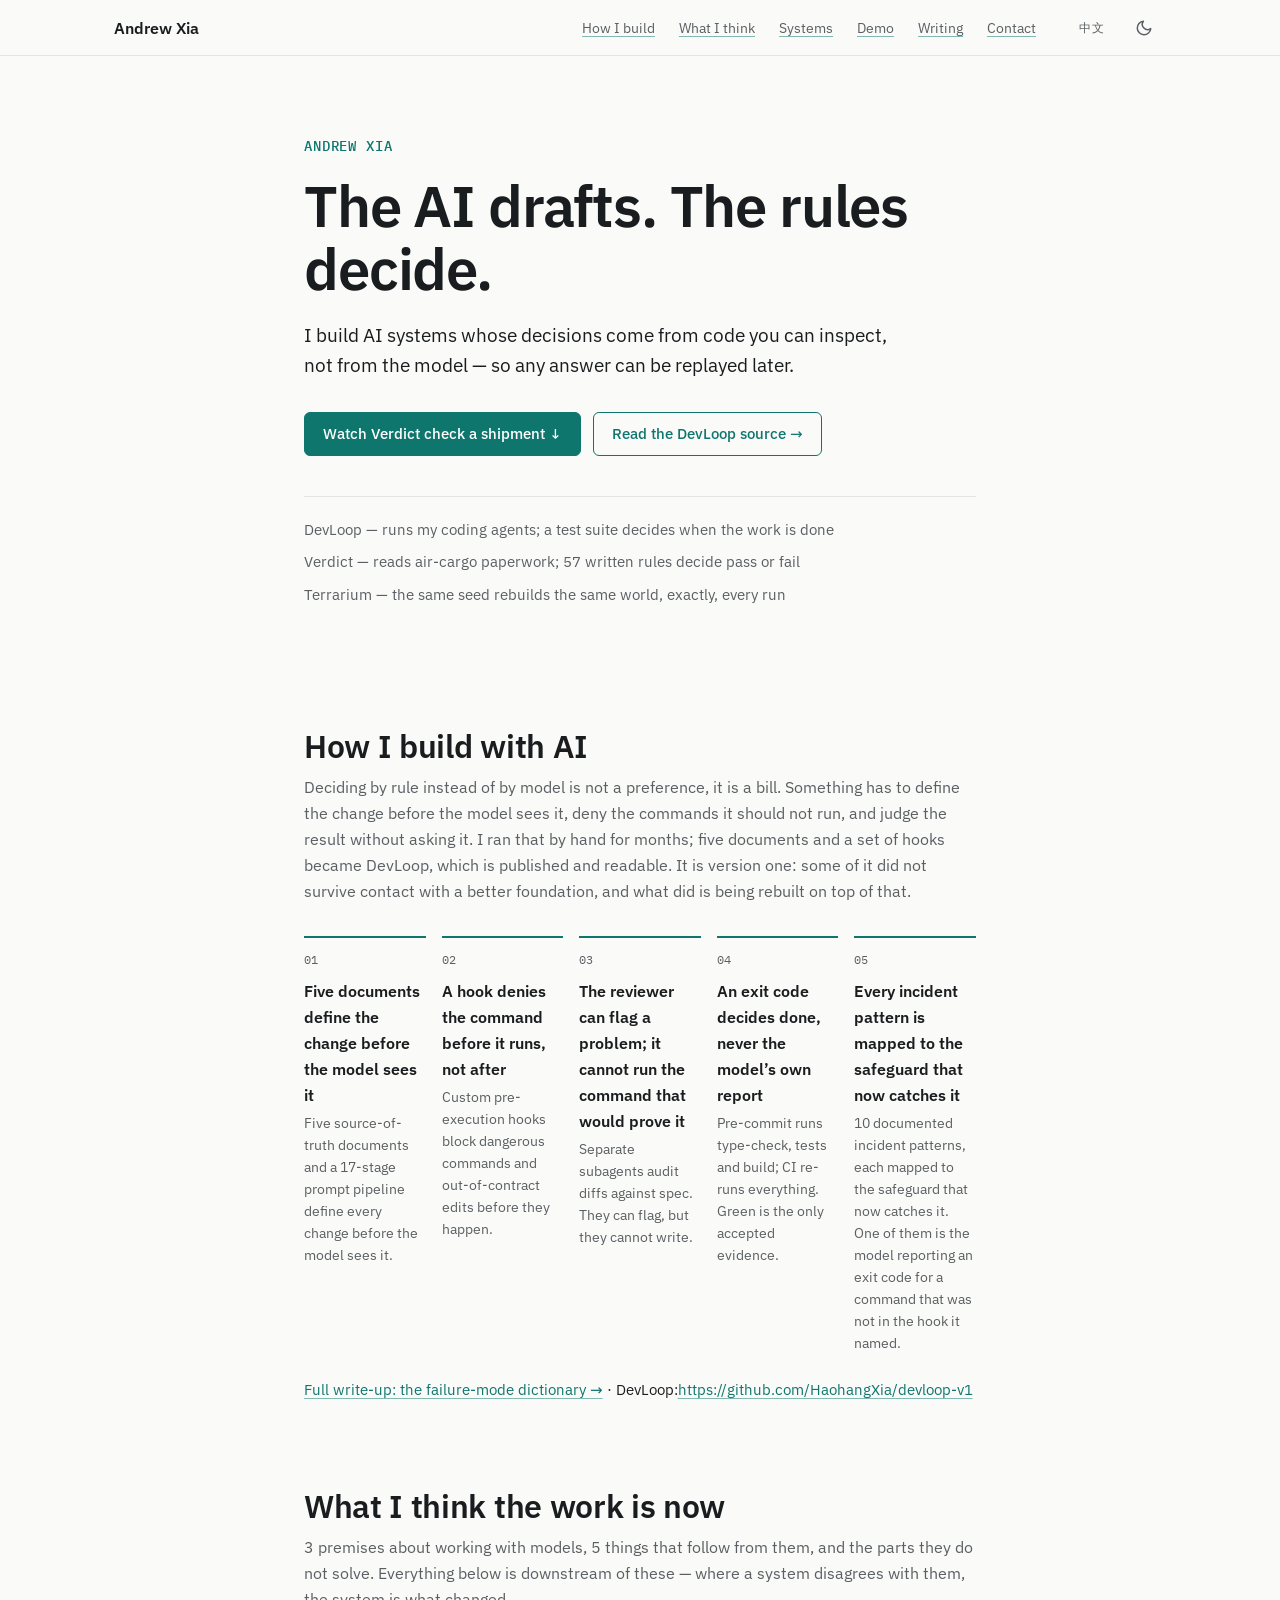
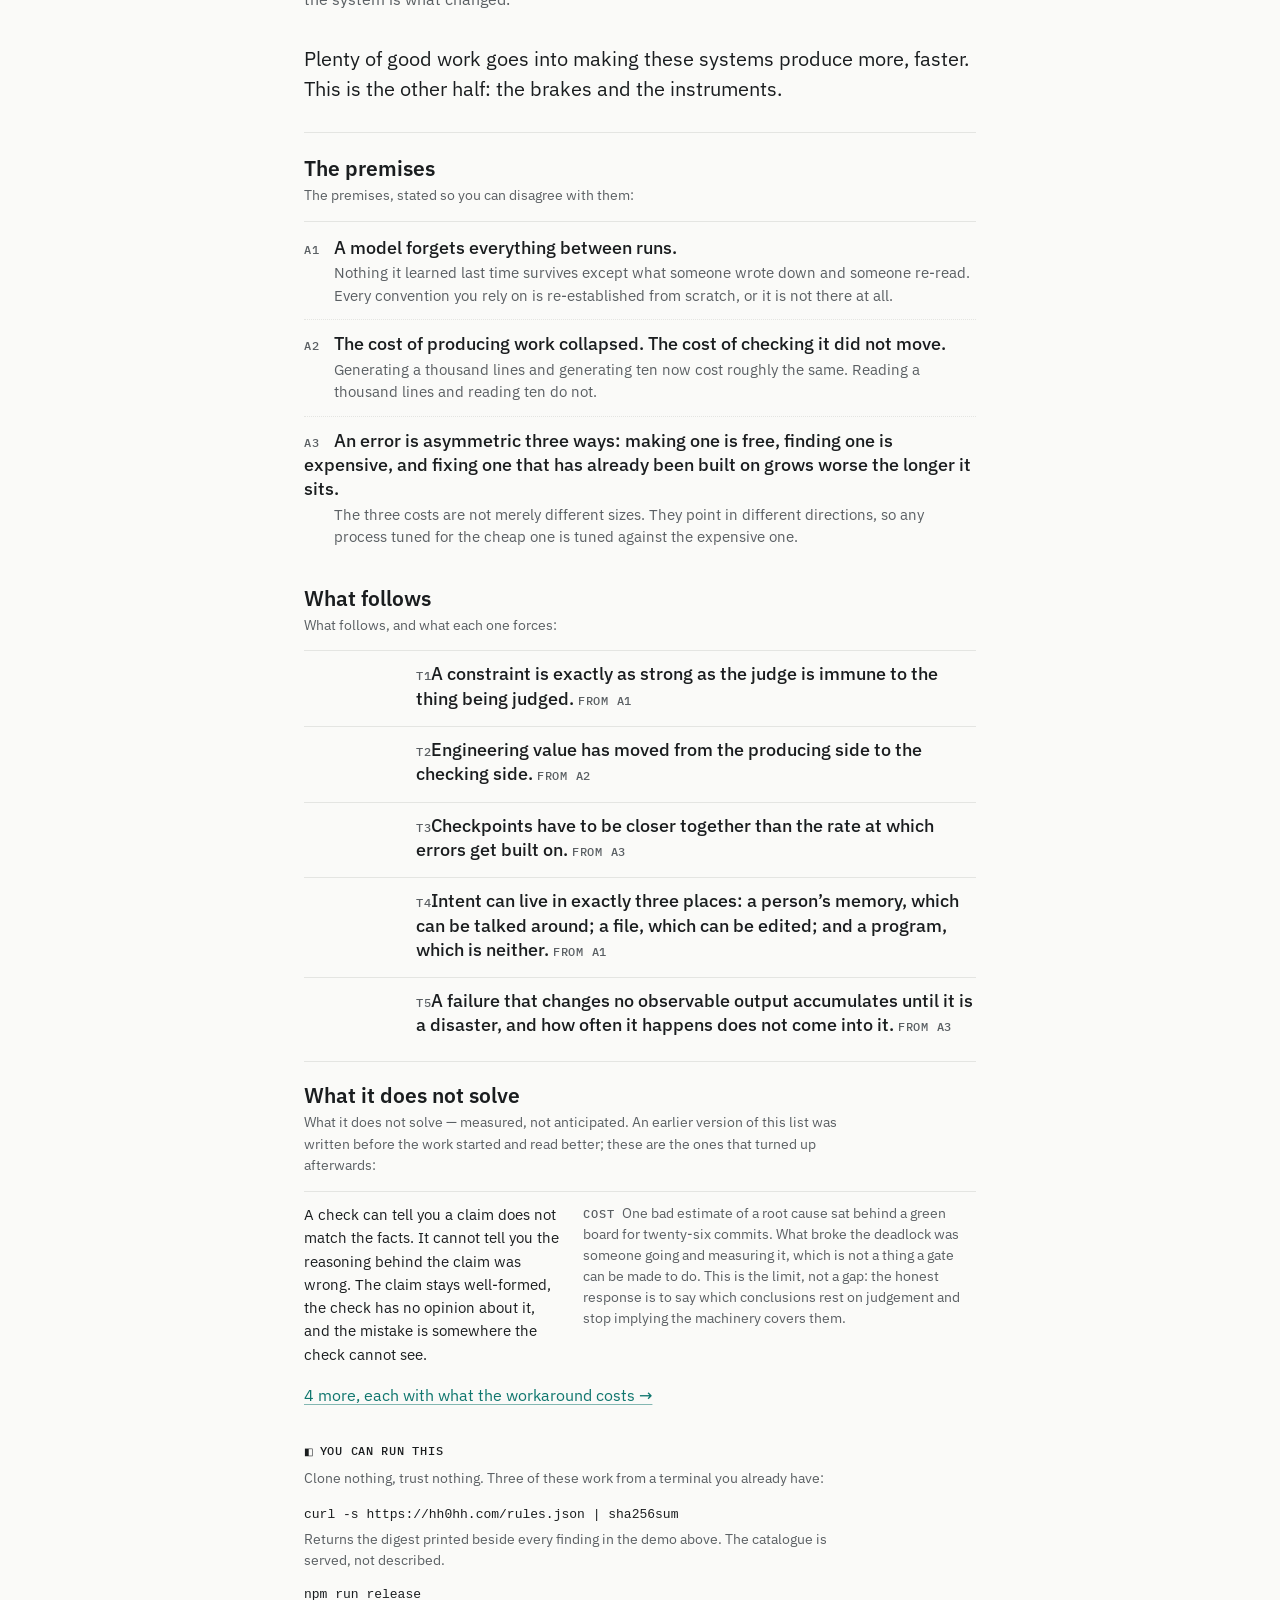
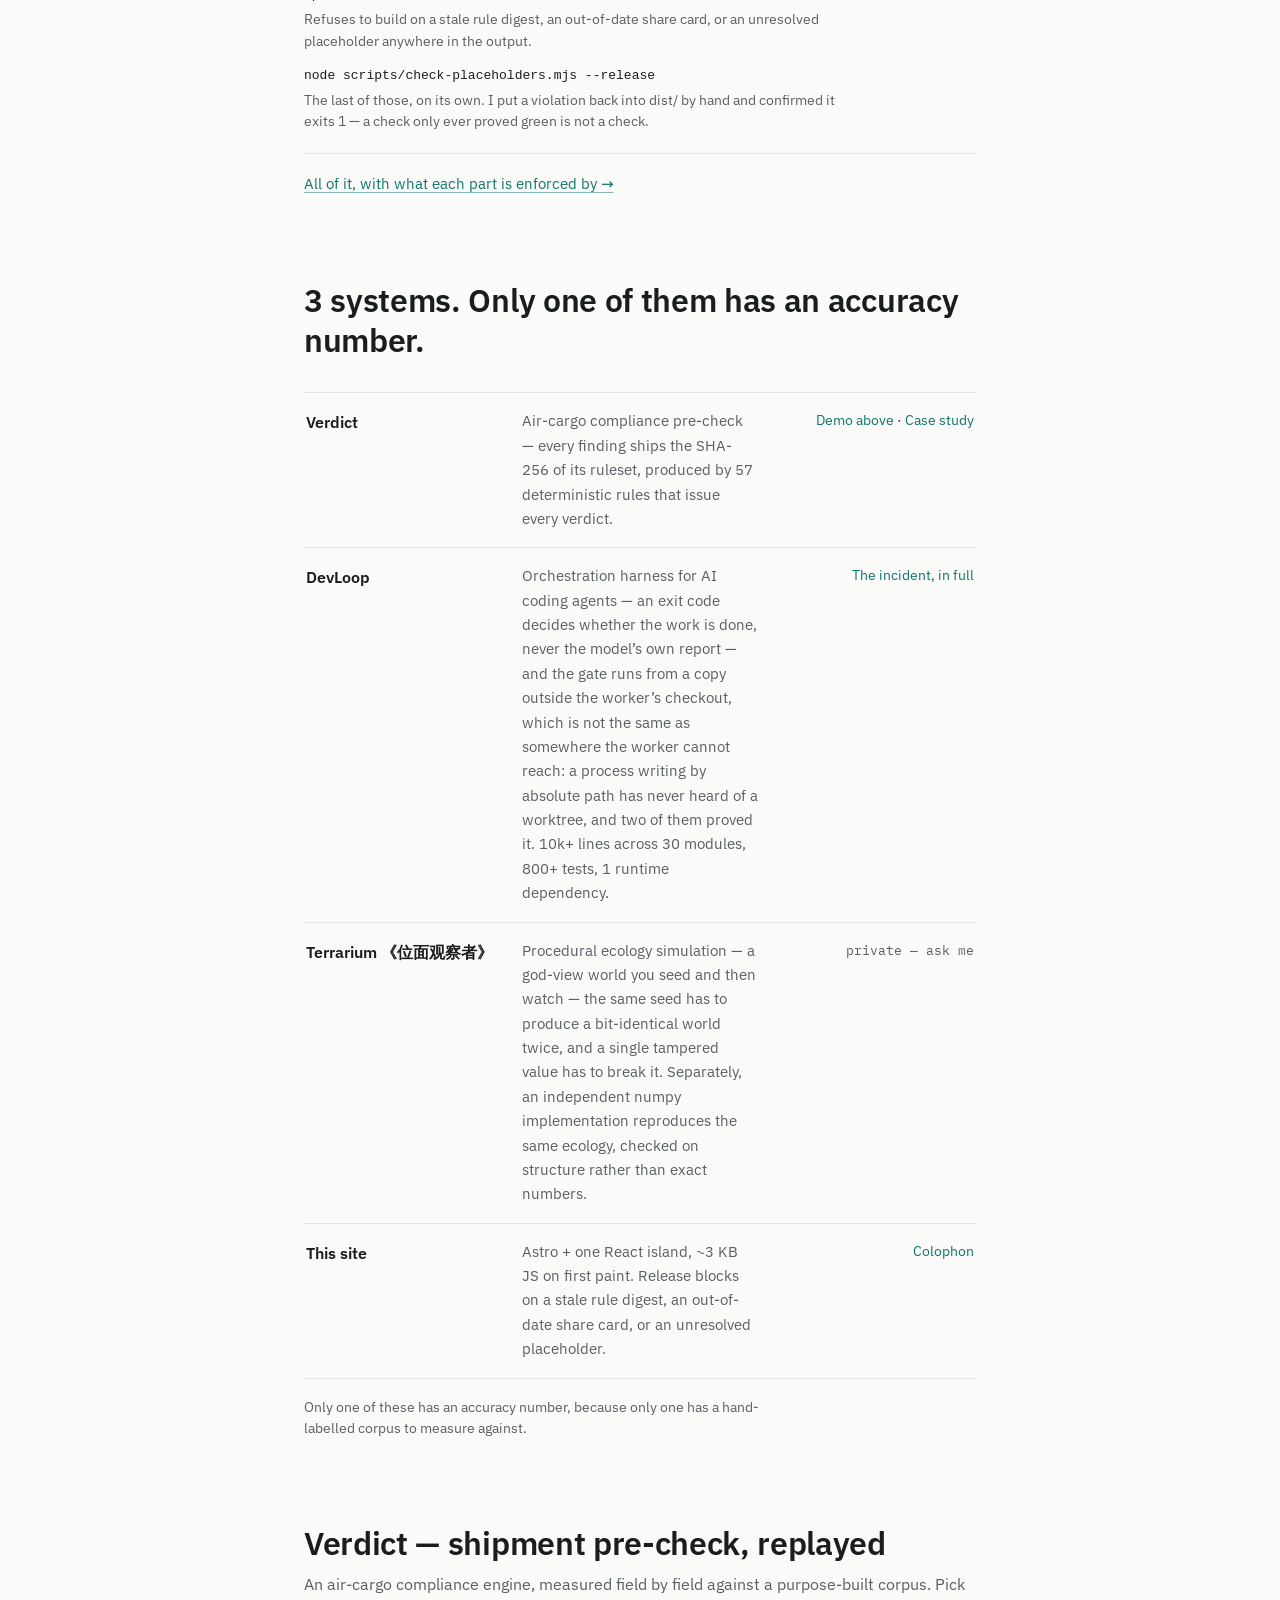
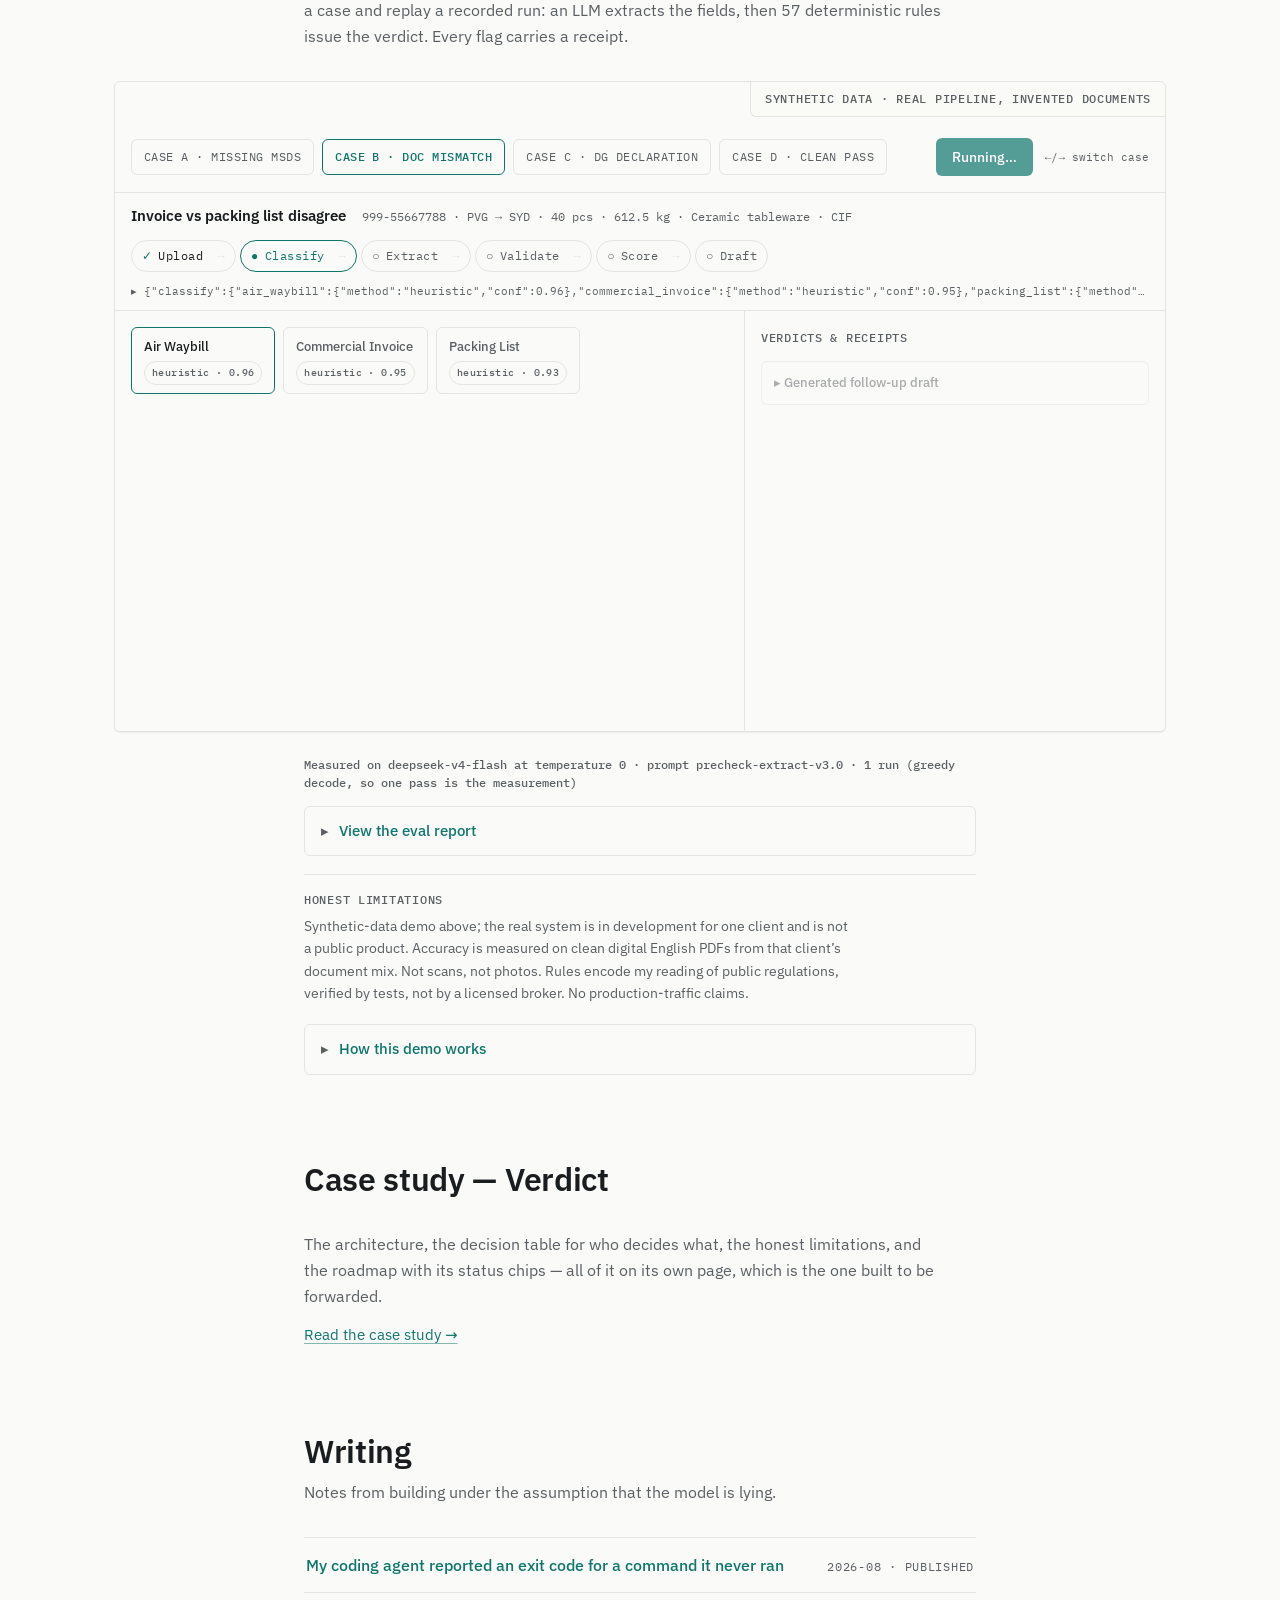
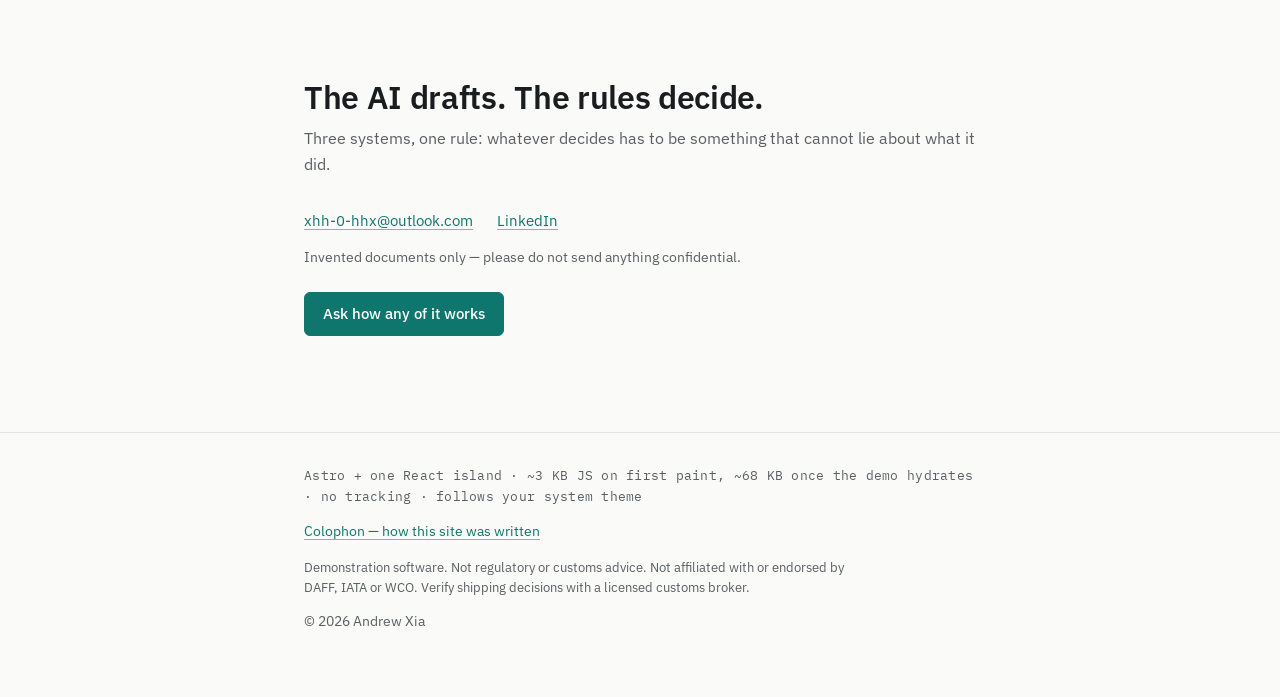
==== commit 32bb9159: "deploy: 首屏改成说人话,页面按四拍重排" ====
--- a/index.html
+++ b/index.html
@@ -17,9 +17,9 @@
           /* storage unavailable — stay light */
         }
       })();
-    </script><link rel="stylesheet" href="/_astro/case-study.BgPs1tsn.css">
+    </script><link rel="stylesheet" href="/_astro/case-study.7oMEa3GX.css">
 <link rel="stylesheet" href="/_astro/index.Bs4sG0Vk.css">
-<link rel="stylesheet" href="/_astro/index.B4LxtGWT.css"></head> <body> <a class="skip-link" href="#main">Skip to content</a> <header class="site-nav"> <nav class="nav-inner" aria-label="Primary"> <a class="nav-brand" href="/">Andrew Xia</a> <ul class="nav-links"> <li><a href="/#demo" data-spy="demo">Demo</a></li><li><a href="/#projects" data-spy="projects">Systems</a></li><li><a href="/#principles" data-spy="principles">Principles</a></li><li><a href="/#workflow" data-spy="workflow">Workflow</a></li><li><a href="/#writing" data-spy="writing">Writing</a></li><li><a href="/#contact" data-spy="contact">Contact</a></li> </ul> <div class="nav-actions">  <a class="lang-switch mono-label" href="/zh/" hreflang="zh-Hans" lang="zh-Hans" rel="alternate" aria-label="切换到中文" data-lang-switch>中文</a> <button class="theme-toggle" type="button" data-label-dark="Switch to dark theme" data-label-light="Switch to light theme" aria-label="Switch to dark theme"> <svg class="icon-moon" width="18" height="18" viewBox="0 0 24 24" fill="none" stroke="currentColor" stroke-width="2" stroke-linecap="round" stroke-linejoin="round" aria-hidden="true"><path d="M21 12.79A9 9 0 1 1 11.21 3 7 7 0 0 0 21 12.79z"></path></svg> <svg class="icon-sun" width="18" height="18" viewBox="0 0 24 24" fill="none" stroke="currentColor" stroke-width="2" stroke-linecap="round" stroke-linejoin="round" aria-hidden="true"><circle cx="12" cy="12" r="4"></circle><path d="M12 2v2m0 16v2M4.93 4.93l1.41 1.41m11.32 11.32 1.41 1.41M2 12h2m16 0h2M4.93 19.07l1.41-1.41m11.32-11.32 1.41-1.41"></path></svg> </button>  </div> </nav> </header> <script type="module">const s=document.querySelector(".theme-toggle"),o=document.documentElement,c=()=>{if(!s)return;const e=o.getAttribute("data-theme")==="dark"?s.dataset.labelLight:s.dataset.labelDark;e&&s.setAttribute("aria-label",e)};c();s?.addEventListener("click",()=>{const t=o.getAttribute("data-theme")==="dark";t?o.removeAttribute("data-theme"):o.setAttribute("data-theme","dark");try{localStorage.setItem("theme",t?"light":"dark")}catch{}c()});const l=[...document.querySelectorAll(".nav-links a[data-spy]")],u=new Map(l.map(t=>[t.dataset.spy,t])),i=[...document.querySelectorAll("section[data-section]")].filter(t=>u.has(t.id));if(i.length>0&&"IntersectionObserver"in window){const t=r=>{for(const a of l)r!==null&&a.dataset.spy===r?a.setAttribute("aria-current","true"):a.removeAttribute("aria-current")},e=new Set,d=new IntersectionObserver(r=>{for(const n of r)n.isIntersecting?e.add(n.target.id):e.delete(n.target.id);const a=i.find(n=>e.has(n.id));t(a?a.id:null)},{rootMargin:"-56px 0px -55% 0px"});for(const r of i)d.observe(r)}</script>  <main id="main"> <section class="hero"> <div class="container"> <p class="kicker mono-label">AGENT HARNESS · COMPLIANCE ENGINE · ECOLOGY SIMULATION</p> <h1>Andrew Xia</h1> <p class="tagline">A claim about execution has to be paid for by something that cannot lie about execution.</p> <p class="subline">I have written down what I think is true about building with models — 3 premises, 5 consequences, and 5 problems I have not solved. Every system below is built on them.</p> <div class="hero-ctas"> <a class="btn btn-primary" href="#principles">Start with the rules ↓</a> <a class="btn btn-secondary" href="#demo">Or press something that runs ↓</a> </div> <div class="proof-strip-wrap"> <p class="proof-strip"> <span>  DEVLOOP — AN EXIT CODE DECIDES WHETHER THE WORK IS DONE </span><span> <span aria-hidden="true">·&nbsp;&nbsp;</span> VERDICT — EVERY FINDING SHIPS THE SHA-256 OF ITS RULESET </span><span> <span aria-hidden="true">·&nbsp;&nbsp;</span> TERRARIUM — THE SAME SEED HAS TO PRODUCE A BIT-IDENTICAL WORLD TWICE </span><span> <span aria-hidden="true">·&nbsp;&nbsp;</span> <a href="#principles">THE RULE ALL THREE OBEY ↓</a> </span> </p> </div>  </div> </section> <section id="demo" data-section data-print-hide data-astro-cid-6vk3rcnz> <div class="container section-head" data-astro-cid-6vk3rcnz> <h2 data-astro-cid-6vk3rcnz>Verdict — shipment pre-check, replayed</h2> <p class="deck" data-astro-cid-6vk3rcnz>An air-cargo compliance engine, measured field by field against a purpose-built corpus. Pick a case and replay a recorded run: an LLM extracts the fields, then 57 deterministic rules issue the verdict. Every flag carries a receipt.</p> </div> <div class="container-wide" data-astro-cid-6vk3rcnz> <div class="demo-frame" data-astro-cid-6vk3rcnz> <p class="demo-badge mono-label" data-astro-cid-6vk3rcnz>SYNTHETIC DATA · real pipeline, invented documents</p> <style>astro-island,astro-slot,astro-static-slot{display:contents}</style><script>(()=>{var a=(s,i,o)=>{let r=async()=>{await(await s())()},t=typeof i.value=="object"?i.value:void 0,c={rootMargin:t==null?void 0:t.rootMargin},n=new IntersectionObserver(e=>{for(let l of e)if(l.isIntersecting){n.disconnect(),r();break}},c);for(let e of o.children)n.observe(e)};(self.Astro||(self.Astro={})).visible=a;window.dispatchEvent(new Event("astro:visible"));})();</script><script>(()=>{var A=Object.defineProperty;var g=(i,o,a)=>o in i?A(i,o,{enumerable:!0,configurable:!0,writable:!0,value:a}):i[o]=a;var d=(i,o,a)=>g(i,typeof o!="symbol"?o+"":o,a);{let i={0:t=>m(t),1:t=>a(t),2:t=>new RegExp(t),3:t=>new Date(t),4:t=>new Map(a(t)),5:t=>new Set(a(t)),6:t=>BigInt(t),7:t=>new URL(t),8:t=>new Uint8Array(t),9:t=>new Uint16Array(t),10:t=>new Uint32Array(t),11:t=>1/0*t},o=t=>{let[l,e]=t;return l in i?i[l](e):void 0},a=t=>t.map(o),m=t=>typeof t!="object"||t===null?t:Object.fromEntries(Object.entries(t).map(([l,e])=>[l,o(e)]));class y extends HTMLElement{constructor(){super(...arguments);d(this,"Component");d(this,"hydrator");d(this,"hydrate",async()=>{var b;if(!this.hydrator||!this.isConnected)return;let e=(b=this.parentElement)==null?void 0:b.closest("astro-island[ssr]");if(e){e.addEventListener("astro:hydrate",this.hydrate,{once:!0});return}let c=this.querySelectorAll("astro-slot"),n={},h=this.querySelectorAll("template[data-astro-template]");for(let r of h){let s=r.closest(this.tagName);s!=null&&s.isSameNode(this)&&(n[r.getAttribute("data-astro-template")||"default"]=r.innerHTML,r.remove())}for(let r of c){let s=r.closest(this.tagName);s!=null&&s.isSameNode(this)&&(n[r.getAttribute("name")||"default"]=r.innerHTML)}let p;try{p=this.hasAttribute("props")?m(JSON.parse(this.getAttribute("props"))):{}}catch(r){let s=this.getAttribute("component-url")||"<unknown>",v=this.getAttribute("component-export");throw v&&(s+=` (export ${v})`),console.error(`[hydrate] Error parsing props for component ${s}`,this.getAttribute("props"),r),r}let u;await this.hydrator(this)(this.Component,p,n,{client:this.getAttribute("client")}),this.removeAttribute("ssr"),this.dispatchEvent(new CustomEvent("astro:hydrate"))});d(this,"unmount",()=>{this.isConnected||this.dispatchEvent(new CustomEvent("astro:unmount"))})}disconnectedCallback(){document.removeEventListener("astro:after-swap",this.unmount),document.addEventListener("astro:after-swap",this.unmount,{once:!0})}connectedCallback(){if(!this.hasAttribute("await-children")||document.readyState==="interactive"||document.readyState==="complete")this.childrenConnectedCallback();else{let e=()=>{document.removeEventListener("DOMContentLoaded",e),c.disconnect(),this.childrenConnectedCallback()},c=new MutationObserver(()=>{var n;((n=this.lastChild)==null?void 0:n.nodeType)===Node.COMMENT_NODE&&this.lastChild.nodeValue==="astro:end"&&(this.lastChild.remove(),e())});c.observe(this,{childList:!0}),document.addEventListener("DOMContentLoaded",e)}}async childrenConnectedCallback(){let e=this.getAttribute("before-hydration-url");e&&await import(e),this.start()}async start(){let e=JSON.parse(this.getAttribute("opts")),c=this.getAttribute("client");if(Astro[c]===void 0){window.addEventListener(`astro:${c}`,()=>this.start(),{once:!0});return}try{await Astro[c](async()=>{let n=this.getAttribute("renderer-url"),[h,{default:p}]=await Promise.all([import(this.getAttribute("component-url")),n?import(n):()=>()=>{}]),u=this.getAttribute("component-export")||"default";if(!u.includes("."))this.Component=h[u];else{this.Component=h;for(let f of u.split("."))this.Component=this.Component[f]}return this.hydrator=p,this.hydrate},e,this)}catch(n){console.error(`[astro-island] Error hydrating ${this.getAttribute("component-url")}`,n)}}attributeChangedCallback(){this.hydrate()}}d(y,"observedAttributes",["props"]),customElements.get("astro-island")||customElements.define("astro-island",y)}})();</script><astro-island uid="Vu6vq" prefix="r1" component-url="/_astro/VerdictDemo.DhtgMPwv.js" component-export="default" renderer-url="/_astro/client.nFz3bvDj.js" props="{&quot;data-astro-cid-6vk3rcnz&quot;:[0,true]}" ssr client="visible" opts="{&quot;name&quot;:&quot;VerdictDemo&quot;,&quot;value&quot;:{&quot;rootMargin&quot;:&quot;200px&quot;}}" await-children><div class="vd" role="group" aria-label="Verdict demo — guided replay. Use the left and right arrow keys to switch case."><div class="vd-top"><div class="vd-cases" role="group" aria-label="Demo case selector"><button type="button" class="vd-case-btn" aria-pressed="false">CASE A · MISSING MSDS</button><button type="button" class="vd-case-btn is-active" aria-pressed="true">CASE B · DOC MISMATCH</button><button type="button" class="vd-case-btn" aria-pressed="false">CASE C · DG DECLARATION</button><button type="button" class="vd-case-btn" aria-pressed="false">CASE D · CLEAN PASS</button></div><div class="vd-runwrap"><button type="button" class="vd-run">Run case</button><span class="vd-kbd" aria-hidden="true">←/→ switch case</span></div></div><div class="vd-shipment"><span class="vd-title">Invoice vs packing list disagree</span><span class="vd-ship-line">999-55667788<!-- --> · <!-- -->PVG<!-- --> → <!-- -->SYD<!-- --> ·<!-- --> <!-- -->40<!-- --> pcs · <!-- -->612.5<!-- --> kg ·<!-- --> <!-- -->Ceramic tableware<!-- --> · <!-- -->CIF</span></div><ol class="vd-pipeline" aria-label="Pipeline stages"><li class="vd-chip is-pending"><span class="vd-chip-mark" aria-hidden="true">○</span>Upload</li><li class="vd-chip is-pending" title="replayed — pre-recorded output of the real pipeline"><span class="vd-chip-mark" aria-hidden="true">○</span>Classify</li><li class="vd-chip is-pending" title="replayed — pre-recorded output of the real pipeline"><span class="vd-chip-mark" aria-hidden="true">○</span>Extract</li><li class="vd-chip is-pending"><span class="vd-chip-mark" aria-hidden="true">○</span>Validate</li><li class="vd-chip is-pending"><span class="vd-chip-mark" aria-hidden="true">○</span>Score</li><li class="vd-chip is-pending"><span class="vd-chip-mark" aria-hidden="true">○</span>Draft</li></ol><div class="vd-tape" aria-hidden="true">▸ <!-- -->{&quot;state&quot;:&quot;idle&quot;,&quot;case&quot;:&quot;case-b&quot;}</div><div class="vd-body"><section class="vd-evidence" aria-label="Findings"><header class="vd-panel-head"><span class="vd-panel-title">Verdicts &amp; receipts</span></header><div class="vd-draft is-waiting"><button type="button" class="vd-draft-toggle" aria-expanded="false" disabled=""><span aria-hidden="true">▸</span> <!-- -->Generated follow-up draft</button></div></section><section class="vd-docs" aria-label="Documents"></section></div><div class="sr-only" aria-live="polite"></div></div><!--astro:end--></astro-island> </div> </div> <div class="container demo-under" data-astro-cid-6vk3rcnz> <p class="mono-label eval-conditions" data-astro-cid-6vk3rcnz>Measured on deepseek-v4-flash at temperature 0 · prompt precheck-extract-v3.0 · 1 run (greedy decode, so one pass is the measurement)</p> <details id="eval" data-astro-cid-6vk3rcnz> <summary data-astro-cid-6vk3rcnz>View the eval report</summary> <div class="details-body" data-astro-cid-6vk3rcnz> <h3 data-astro-cid-6vk3rcnz>Extraction eval — the shipped extractor vs hand-labelled ground truth</h3> <p class="mono-label eval-measured" data-astro-cid-6vk3rcnz>measured 2026-06 · corpus v1</p> <table class="eval-table" data-astro-cid-6vk3rcnz> <tbody data-astro-cid-6vk3rcnz> <tr data-astro-cid-6vk3rcnz> <td class="eval-term" data-astro-cid-6vk3rcnz>Corpus</td> <td data-astro-cid-6vk3rcnz>85 documents · 511 labelled fields · 17 document sets</td> </tr><tr data-astro-cid-6vk3rcnz> <td class="eval-term" data-astro-cid-6vk3rcnz>Strict exact-match accuracy</td> <td data-astro-cid-6vk3rcnz><strong data-astro-cid-6vk3rcnz>96.3%</strong></td> </tr><tr data-astro-cid-6vk3rcnz> <td class="eval-term" data-astro-cid-6vk3rcnz>Semantic accuracy (format/granularity tolerant)</td> <td data-astro-cid-6vk3rcnz><strong data-astro-cid-6vk3rcnz>99.0%</strong></td> </tr><tr data-astro-cid-6vk3rcnz> <td class="eval-term" data-astro-cid-6vk3rcnz>Extraction failures</td> <td data-astro-cid-6vk3rcnz>0 · True misses: 2 — both reproduced by the harness and reviewed field-by-field</td> </tr><tr data-astro-cid-6vk3rcnz> <td class="eval-term" data-astro-cid-6vk3rcnz>Method</td> <td data-astro-cid-6vk3rcnz>Field-by-field diff, strict + lenient matchers; identifiers compared separator-stripped; every mismatch printed for human review</td> </tr><tr data-astro-cid-6vk3rcnz> <td class="eval-term" data-astro-cid-6vk3rcnz>Run conditions</td> <td data-astro-cid-6vk3rcnz>deepseek-v4-flash · temperature 0 · prompt precheck-extract-v3.0 · 1 run</td> </tr> </tbody> </table> <p class="eval-scope" data-astro-cid-6vk3rcnz>Numbers cover clean digital English PDFs, generated for this corpus from hand-authored ground truth — so the truth is exact and the parsing is easy. Scanned or photographed documents, other layouts, and anyone’s actual paperwork are all outside it.</p> </div> </details>  <div class="honest-limits" data-astro-cid-6vk3rcnz> <p class="mono-label limits-label" data-astro-cid-6vk3rcnz>Honest limitations</p> <p class="limits-body" data-astro-cid-6vk3rcnz>Synthetic-data demo above; the real system is in development for one client and is not a public product. Accuracy is measured on clean digital English PDFs from that client’s document mix. Not scans, not photos. Rules encode my reading of public regulations, verified by tests, not by a licensed broker. No production-traffic claims.</p> </div>  <details data-astro-cid-6vk3rcnz> <summary data-astro-cid-6vk3rcnz>How this demo works</summary> <div class="details-body" data-astro-cid-6vk3rcnz> <p data-astro-cid-6vk3rcnz>This demo replays pre-recorded outputs of the real pipeline run against synthetic shipping documents — same extraction schemas, same rule engine, same verdict logic. Nothing here calls a network: no LLM API, no tracking, no data leaving your browser. Document values are invented; rule IDs and thresholds are simplified for display. The full system is still being built for that client; this replay is the honest public slice of what works today.</p> <p class="mono-label demo-recording" data-astro-cid-6vk3rcnz>Demo recording: 2026-06-12 · rule snapshot b439ef74…</p> </div> </details> </div> </section>  <script>
+<link rel="stylesheet" href="/_astro/index.B4LxtGWT.css"></head> <body> <a class="skip-link" href="#main">Skip to content</a> <header class="site-nav"> <nav class="nav-inner" aria-label="Primary"> <a class="nav-brand" href="/">Andrew Xia</a> <ul class="nav-links"> <li><a href="/#workflow" data-spy="workflow">How I build</a></li><li><a href="/#principles" data-spy="principles">What I think</a></li><li><a href="/#projects" data-spy="projects">Systems</a></li><li><a href="/#demo" data-spy="demo">Demo</a></li><li><a href="/#writing" data-spy="writing">Writing</a></li><li><a href="/#contact" data-spy="contact">Contact</a></li> </ul> <div class="nav-actions">  <a class="lang-switch mono-label" href="/zh/" hreflang="zh-Hans" lang="zh-Hans" rel="alternate" aria-label="切换到中文" data-lang-switch>中文</a> <button class="theme-toggle" type="button" data-label-dark="Switch to dark theme" data-label-light="Switch to light theme" aria-label="Switch to dark theme"> <svg class="icon-moon" width="18" height="18" viewBox="0 0 24 24" fill="none" stroke="currentColor" stroke-width="2" stroke-linecap="round" stroke-linejoin="round" aria-hidden="true"><path d="M21 12.79A9 9 0 1 1 11.21 3 7 7 0 0 0 21 12.79z"></path></svg> <svg class="icon-sun" width="18" height="18" viewBox="0 0 24 24" fill="none" stroke="currentColor" stroke-width="2" stroke-linecap="round" stroke-linejoin="round" aria-hidden="true"><circle cx="12" cy="12" r="4"></circle><path d="M12 2v2m0 16v2M4.93 4.93l1.41 1.41m11.32 11.32 1.41 1.41M2 12h2m16 0h2M4.93 19.07l1.41-1.41m11.32-11.32 1.41-1.41"></path></svg> </button>  </div> </nav> </header> <script type="module">const s=document.querySelector(".theme-toggle"),o=document.documentElement,c=()=>{if(!s)return;const e=o.getAttribute("data-theme")==="dark"?s.dataset.labelLight:s.dataset.labelDark;e&&s.setAttribute("aria-label",e)};c();s?.addEventListener("click",()=>{const t=o.getAttribute("data-theme")==="dark";t?o.removeAttribute("data-theme"):o.setAttribute("data-theme","dark");try{localStorage.setItem("theme",t?"light":"dark")}catch{}c()});const l=[...document.querySelectorAll(".nav-links a[data-spy]")],u=new Map(l.map(t=>[t.dataset.spy,t])),i=[...document.querySelectorAll("section[data-section]")].filter(t=>u.has(t.id));if(i.length>0&&"IntersectionObserver"in window){const t=r=>{for(const a of l)r!==null&&a.dataset.spy===r?a.setAttribute("aria-current","true"):a.removeAttribute("aria-current")},e=new Set,d=new IntersectionObserver(r=>{for(const n of r)n.isIntersecting?e.add(n.target.id):e.delete(n.target.id);const a=i.find(n=>e.has(n.id));t(a?a.id:null)},{rootMargin:"-56px 0px -55% 0px"});for(const r of i)d.observe(r)}</script>  <main id="main">  <section class="hero"> <div class="container"> <p class="kicker mono-label">Andrew Xia</p> <h1>The AI drafts. The rules decide.</h1> <p class="tagline">I build AI systems whose decisions come from code you can inspect, not from the model — so any answer can be replayed later.</p>  <div class="hero-ctas"> <a class="btn btn-primary" href="#demo">Watch Verdict check a shipment ↓</a> <a class="btn btn-secondary" href="https://github.com/HaohangXia/devloop-v1">Read the DevLoop source →</a> </div> <div class="proof-strip-wrap">  <ul class="proof-strip"> <li>DevLoop — runs my coding agents; a test suite decides when the work is done</li><li>Verdict — reads air-cargo paperwork; 57 written rules decide pass or fail</li><li>Terrarium — the same seed rebuilds the same world, exactly, every run</li> </ul> </div>  </div> </section>  <section id="workflow" data-section data-print-hide> <div class="container"> <div class="section-head"> <h2>How I build with AI</h2> <p class="deck">Deciding by rule instead of by model is not a preference, it is a bill. Something has to define the change before the model sees it, deny the commands it should not run, and judge the result without asking it. I ran that by hand for months; five documents and a set of hooks became DevLoop, which is published and readable. It is version one: some of it did not survive contact with a better foundation, and what did is being rebuilt on top of that.</p> </div> <ol class="workflow-steps"> <li> <strong>Five documents define the change before the model sees it</strong> <p>Five source-of-truth documents and a 17-stage prompt pipeline define every change before the model sees it.</p> </li><li> <strong>A hook denies the command before it runs, not after</strong> <p>Custom pre-execution hooks block dangerous commands and out-of-contract edits before they happen.</p> </li><li> <strong>The reviewer can flag a problem; it cannot run the command that would prove it</strong> <p>Separate subagents audit diffs against spec. They can flag, but they cannot write.</p> </li><li> <strong>An exit code decides done, never the model’s own report</strong> <p>Pre-commit runs type-check, tests and build; CI re-runs everything. Green is the only accepted evidence.</p> </li><li> <strong>Every incident pattern is mapped to the safeguard that now catches it</strong> <p>10 documented incident patterns, each mapped to the safeguard that now catches it. One of them is the model reporting an exit code for a command that was not in the hook it named.</p> </li> </ol>  <p class="workflow-links"> <a href="/writing/exit-code-for-a-command-it-never-ran/">Full write-up: the failure-mode dictionary →</a>  · DevLoop:<a href="https://github.com/HaohangXia/devloop-v1">https://github.com/HaohangXia/devloop-v1</a>  </p> </div> </section> <section id="principles" data-section data-print-hide data-astro-cid-xfs72xng> <div class="container" data-astro-cid-xfs72xng> <div class="section-head" data-astro-cid-xfs72xng> <h2 data-astro-cid-xfs72xng>What I think the work is now</h2> <p class="deck" data-astro-cid-xfs72xng>3 premises about working with models, 5 things that follow from them, and the parts they do not solve. Everything below is downstream of these — where a system disagrees with them, the system is what changed.</p> </div> <p class="stance" data-astro-cid-xfs72xng>Plenty of good work goes into making these systems produce more, faster. This is the other half: the brakes and the instruments.</p>  <div class="derivation" data-astro-cid-xfs72xng> <h3 class="deriv-head" data-astro-cid-xfs72xng>The premises</h3> <p class="block-lead" data-astro-cid-xfs72xng>The premises, stated so you can disagree with them:</p> <ol class="axioms" data-astro-cid-xfs72xng> <li data-astro-cid-xfs72xng> <p class="ax-claim" data-astro-cid-xfs72xng><span class="ax-id mono-label" data-astro-cid-xfs72xng>A1</span>A model forgets everything between runs.</p> <p class="ax-because" data-astro-cid-xfs72xng>Nothing it learned last time survives except what someone wrote down and someone re-read. Every convention you rely on is re-established from scratch, or it is not there at all.</p> </li><li data-astro-cid-xfs72xng> <p class="ax-claim" data-astro-cid-xfs72xng><span class="ax-id mono-label" data-astro-cid-xfs72xng>A2</span>The cost of producing work collapsed. The cost of checking it did not move.</p> <p class="ax-because" data-astro-cid-xfs72xng>Generating a thousand lines and generating ten now cost roughly the same. Reading a thousand lines and reading ten do not.</p> </li><li data-astro-cid-xfs72xng> <p class="ax-claim" data-astro-cid-xfs72xng><span class="ax-id mono-label" data-astro-cid-xfs72xng>A3</span>An error is asymmetric three ways: making one is free, finding one is expensive, and fixing one that has already been built on grows worse the longer it sits.</p> <p class="ax-because" data-astro-cid-xfs72xng>The three costs are not merely different sizes. They point in different directions, so any process tuned for the cheap one is tuned against the expensive one.</p> </li> </ol> <h3 class="deriv-head" data-astro-cid-xfs72xng>What follows</h3> <p class="block-lead" data-astro-cid-xfs72xng>What follows, and what each one forces:</p> <ol class="theorems" data-astro-cid-xfs72xng> <li data-astro-cid-xfs72xng> <p class="ax-claim" data-astro-cid-xfs72xng> <span class="ax-id mono-label" data-astro-cid-xfs72xng>T1</span>A constraint is exactly as strong as the judge is immune to the thing being judged. <span class="ax-from mono-label" data-astro-cid-xfs72xng>from A1</span> </p>  </li><li data-astro-cid-xfs72xng> <p class="ax-claim" data-astro-cid-xfs72xng> <span class="ax-id mono-label" data-astro-cid-xfs72xng>T2</span>Engineering value has moved from the producing side to the checking side. <span class="ax-from mono-label" data-astro-cid-xfs72xng>from A2</span> </p>  </li><li data-astro-cid-xfs72xng> <p class="ax-claim" data-astro-cid-xfs72xng> <span class="ax-id mono-label" data-astro-cid-xfs72xng>T3</span>Checkpoints have to be closer together than the rate at which errors get built on. <span class="ax-from mono-label" data-astro-cid-xfs72xng>from A3</span> </p>  </li><li data-astro-cid-xfs72xng> <p class="ax-claim" data-astro-cid-xfs72xng> <span class="ax-id mono-label" data-astro-cid-xfs72xng>T4</span>Intent can live in exactly three places: a person’s memory, which can be talked around; a file, which can be edited; and a program, which is neither. <span class="ax-from mono-label" data-astro-cid-xfs72xng>from A1</span> </p>  </li><li data-astro-cid-xfs72xng> <p class="ax-claim" data-astro-cid-xfs72xng> <span class="ax-id mono-label" data-astro-cid-xfs72xng>T5</span>A failure that changes no observable output accumulates until it is a disaster, and how often it happens does not come into it. <span class="ax-from mono-label" data-astro-cid-xfs72xng>from A3</span> </p>  </li> </ol>    <div class="not-solved" data-astro-cid-xfs72xng> <h3 class="deriv-head" data-astro-cid-xfs72xng>What it does not solve</h3> <p class="block-lead" data-astro-cid-xfs72xng>What it does not solve — measured, not anticipated. An earlier version of this list was written before the work started and read better; these are the ones that turned up afterwards:</p>  <ul class="ns-list" data-astro-cid-xfs72xng> <li data-astro-cid-xfs72xng> <p class="ns-problem" data-astro-cid-xfs72xng>A check can tell you a claim does not match the facts. It cannot tell you the reasoning behind the claim was wrong. The claim stays well-formed, the check has no opinion about it, and the mistake is somewhere the check cannot see.</p> <p class="ns-cost" data-astro-cid-xfs72xng><span class="ns-cost-label mono-label" data-astro-cid-xfs72xng>COST</span>One bad estimate of a root cause sat behind a green board for twenty-six commits. What broke the deadlock was someone going and measuring it, which is not a thing a gate can be made to do. This is the limit, not a gap: the honest response is to say which conclusions rest on judgement and stop implying the machinery covers them.</p> </li> </ul> <p class="ns-more" data-astro-cid-xfs72xng> <a href="/principles/" data-astro-cid-xfs72xng>4 more, each with what the workaround costs →</a> </p> </div>   </div>  <div class="runnable tier-runnable" data-astro-cid-xfs72xng> <p class="block-label mono-label" data-astro-cid-xfs72xng> <span class="tier-glyph" aria-hidden="true" data-astro-cid-xfs72xng>◧</span>YOU CAN RUN THIS </p> <p class="block-lead" data-astro-cid-xfs72xng>Clone nothing, trust nothing. Three of these work from a terminal you already have:</p> <ul class="check-list" data-astro-cid-xfs72xng> <li data-astro-cid-xfs72xng> <code data-astro-cid-xfs72xng>curl -s https://hh0hh.com/rules.json | sha256sum</code> <span class="check-what" data-astro-cid-xfs72xng>Returns the digest printed beside every finding in the demo above. The catalogue is served, not described.</span> </li><li data-astro-cid-xfs72xng> <code data-astro-cid-xfs72xng>npm run release</code> <span class="check-what" data-astro-cid-xfs72xng>Refuses to build on a stale rule digest, an out-of-date share card, or an unresolved placeholder anywhere in the output.</span> </li><li data-astro-cid-xfs72xng> <code data-astro-cid-xfs72xng>node scripts/check-placeholders.mjs --release</code> <span class="check-what" data-astro-cid-xfs72xng>The last of those, on its own. I put a violation back into dist/ by hand and confirmed it exits 1 — a check only ever proved green is not a check.</span> </li> </ul> </div>   <p class="principles-more" data-astro-cid-xfs72xng> <a href="/principles/" data-astro-cid-xfs72xng>All of it, with what each part is enforced by →</a> </p> </div> </section>   <section id="projects" data-section data-print-hide data-astro-cid-amng4zvp> <div class="container" data-astro-cid-amng4zvp> <div class="section-head" data-astro-cid-amng4zvp> <h2 data-astro-cid-amng4zvp>3 systems. Only one of them has an accuracy number.</h2> </div> <div class="projects-rows" data-astro-cid-amng4zvp> <div class="project-row" data-astro-cid-amng4zvp> <span class="p-name" data-astro-cid-amng4zvp>Verdict</span> <span class="p-line" data-astro-cid-amng4zvp>Air-cargo compliance pre-check — every finding ships the SHA-256 of its ruleset, produced by 57 deterministic rules that issue every verdict.</span> <span class="p-proof" data-astro-cid-amng4zvp> <a href="#demo" data-astro-cid-amng4zvp>Demo above</a> <span aria-hidden="true" data-astro-cid-amng4zvp> · </span><a href="/case-study/" data-astro-cid-amng4zvp>Case study</a>  </span> </div><div class="project-row" data-astro-cid-amng4zvp> <span class="p-name" data-astro-cid-amng4zvp>DevLoop</span> <span class="p-line" data-astro-cid-amng4zvp>Orchestration harness for AI coding agents — an exit code decides whether the work is done, never the model’s own report — and the gate runs from a copy outside the worker’s checkout, which is not the same as somewhere the worker cannot reach: a process writing by absolute path has never heard of a worktree, and two of them proved it. 10k+ lines across 30 modules, 800+ tests, 1 runtime dependency.</span> <span class="p-proof" data-astro-cid-amng4zvp> <a href="/writing/exit-code-for-a-command-it-never-ran/" data-astro-cid-amng4zvp>The incident, in full</a>  </span> </div><div class="project-row" data-astro-cid-amng4zvp> <span class="p-name" data-astro-cid-amng4zvp>Terrarium 《位面观察者》</span> <span class="p-line" data-astro-cid-amng4zvp>Procedural ecology simulation — a god-view world you seed and then watch — the same seed has to produce a bit-identical world twice, and a single tampered value has to break it. Separately, an independent numpy implementation reproduces the same ecology, checked on structure rather than exact numbers.</span> <span class="p-proof" data-astro-cid-amng4zvp> <span class="private-note" data-astro-cid-amng4zvp>private — ask me</span> </span> </div><div class="project-row" data-astro-cid-amng4zvp> <span class="p-name" data-astro-cid-amng4zvp>This site</span> <span class="p-line" data-astro-cid-amng4zvp>Astro + one React island, ~3 KB JS on first paint. Release blocks on a stale rule digest, an out-of-date share card, or an unresolved placeholder.</span> <span class="p-proof" data-astro-cid-amng4zvp> <a href="/colophon/" data-astro-cid-amng4zvp>Colophon</a>  </span> </div> </div> <p class="systems-note" data-astro-cid-amng4zvp>Only one of these has an accuracy number, because only one has a hand-labelled corpus to measure against.</p> </div> </section>  <section id="demo" data-section data-print-hide data-astro-cid-6vk3rcnz> <div class="container section-head" data-astro-cid-6vk3rcnz> <h2 data-astro-cid-6vk3rcnz>Verdict — shipment pre-check, replayed</h2> <p class="deck" data-astro-cid-6vk3rcnz>An air-cargo compliance engine, measured field by field against a purpose-built corpus. Pick a case and replay a recorded run: an LLM extracts the fields, then 57 deterministic rules issue the verdict. Every flag carries a receipt.</p> </div> <div class="container-wide" data-astro-cid-6vk3rcnz> <div class="demo-frame" data-astro-cid-6vk3rcnz> <p class="demo-badge mono-label" data-astro-cid-6vk3rcnz>SYNTHETIC DATA · real pipeline, invented documents</p> <style>astro-island,astro-slot,astro-static-slot{display:contents}</style><script>(()=>{var a=(s,i,o)=>{let r=async()=>{await(await s())()},t=typeof i.value=="object"?i.value:void 0,c={rootMargin:t==null?void 0:t.rootMargin},n=new IntersectionObserver(e=>{for(let l of e)if(l.isIntersecting){n.disconnect(),r();break}},c);for(let e of o.children)n.observe(e)};(self.Astro||(self.Astro={})).visible=a;window.dispatchEvent(new Event("astro:visible"));})();</script><script>(()=>{var A=Object.defineProperty;var g=(i,o,a)=>o in i?A(i,o,{enumerable:!0,configurable:!0,writable:!0,value:a}):i[o]=a;var d=(i,o,a)=>g(i,typeof o!="symbol"?o+"":o,a);{let i={0:t=>m(t),1:t=>a(t),2:t=>new RegExp(t),3:t=>new Date(t),4:t=>new Map(a(t)),5:t=>new Set(a(t)),6:t=>BigInt(t),7:t=>new URL(t),8:t=>new Uint8Array(t),9:t=>new Uint16Array(t),10:t=>new Uint32Array(t),11:t=>1/0*t},o=t=>{let[l,e]=t;return l in i?i[l](e):void 0},a=t=>t.map(o),m=t=>typeof t!="object"||t===null?t:Object.fromEntries(Object.entries(t).map(([l,e])=>[l,o(e)]));class y extends HTMLElement{constructor(){super(...arguments);d(this,"Component");d(this,"hydrator");d(this,"hydrate",async()=>{var b;if(!this.hydrator||!this.isConnected)return;let e=(b=this.parentElement)==null?void 0:b.closest("astro-island[ssr]");if(e){e.addEventListener("astro:hydrate",this.hydrate,{once:!0});return}let c=this.querySelectorAll("astro-slot"),n={},h=this.querySelectorAll("template[data-astro-template]");for(let r of h){let s=r.closest(this.tagName);s!=null&&s.isSameNode(this)&&(n[r.getAttribute("data-astro-template")||"default"]=r.innerHTML,r.remove())}for(let r of c){let s=r.closest(this.tagName);s!=null&&s.isSameNode(this)&&(n[r.getAttribute("name")||"default"]=r.innerHTML)}let p;try{p=this.hasAttribute("props")?m(JSON.parse(this.getAttribute("props"))):{}}catch(r){let s=this.getAttribute("component-url")||"<unknown>",v=this.getAttribute("component-export");throw v&&(s+=` (export ${v})`),console.error(`[hydrate] Error parsing props for component ${s}`,this.getAttribute("props"),r),r}let u;await this.hydrator(this)(this.Component,p,n,{client:this.getAttribute("client")}),this.removeAttribute("ssr"),this.dispatchEvent(new CustomEvent("astro:hydrate"))});d(this,"unmount",()=>{this.isConnected||this.dispatchEvent(new CustomEvent("astro:unmount"))})}disconnectedCallback(){document.removeEventListener("astro:after-swap",this.unmount),document.addEventListener("astro:after-swap",this.unmount,{once:!0})}connectedCallback(){if(!this.hasAttribute("await-children")||document.readyState==="interactive"||document.readyState==="complete")this.childrenConnectedCallback();else{let e=()=>{document.removeEventListener("DOMContentLoaded",e),c.disconnect(),this.childrenConnectedCallback()},c=new MutationObserver(()=>{var n;((n=this.lastChild)==null?void 0:n.nodeType)===Node.COMMENT_NODE&&this.lastChild.nodeValue==="astro:end"&&(this.lastChild.remove(),e())});c.observe(this,{childList:!0}),document.addEventListener("DOMContentLoaded",e)}}async childrenConnectedCallback(){let e=this.getAttribute("before-hydration-url");e&&await import(e),this.start()}async start(){let e=JSON.parse(this.getAttribute("opts")),c=this.getAttribute("client");if(Astro[c]===void 0){window.addEventListener(`astro:${c}`,()=>this.start(),{once:!0});return}try{await Astro[c](async()=>{let n=this.getAttribute("renderer-url"),[h,{default:p}]=await Promise.all([import(this.getAttribute("component-url")),n?import(n):()=>()=>{}]),u=this.getAttribute("component-export")||"default";if(!u.includes("."))this.Component=h[u];else{this.Component=h;for(let f of u.split("."))this.Component=this.Component[f]}return this.hydrator=p,this.hydrate},e,this)}catch(n){console.error(`[astro-island] Error hydrating ${this.getAttribute("component-url")}`,n)}}attributeChangedCallback(){this.hydrate()}}d(y,"observedAttributes",["props"]),customElements.get("astro-island")||customElements.define("astro-island",y)}})();</script><astro-island uid="Vu6vq" prefix="r1" component-url="/_astro/VerdictDemo.DhtgMPwv.js" component-export="default" renderer-url="/_astro/client.nFz3bvDj.js" props="{&quot;data-astro-cid-6vk3rcnz&quot;:[0,true]}" ssr client="visible" opts="{&quot;name&quot;:&quot;VerdictDemo&quot;,&quot;value&quot;:{&quot;rootMargin&quot;:&quot;200px&quot;}}" await-children><div class="vd" role="group" aria-label="Verdict demo — guided replay. Use the left and right arrow keys to switch case."><div class="vd-top"><div class="vd-cases" role="group" aria-label="Demo case selector"><button type="button" class="vd-case-btn" aria-pressed="false">CASE A · MISSING MSDS</button><button type="button" class="vd-case-btn is-active" aria-pressed="true">CASE B · DOC MISMATCH</button><button type="button" class="vd-case-btn" aria-pressed="false">CASE C · DG DECLARATION</button><button type="button" class="vd-case-btn" aria-pressed="false">CASE D · CLEAN PASS</button></div><div class="vd-runwrap"><button type="button" class="vd-run">Run case</button><span class="vd-kbd" aria-hidden="true">←/→ switch case</span></div></div><div class="vd-shipment"><span class="vd-title">Invoice vs packing list disagree</span><span class="vd-ship-line">999-55667788<!-- --> · <!-- -->PVG<!-- --> → <!-- -->SYD<!-- --> ·<!-- --> <!-- -->40<!-- --> pcs · <!-- -->612.5<!-- --> kg ·<!-- --> <!-- -->Ceramic tableware<!-- --> · <!-- -->CIF</span></div><ol class="vd-pipeline" aria-label="Pipeline stages"><li class="vd-chip is-pending"><span class="vd-chip-mark" aria-hidden="true">○</span>Upload</li><li class="vd-chip is-pending" title="replayed — pre-recorded output of the real pipeline"><span class="vd-chip-mark" aria-hidden="true">○</span>Classify</li><li class="vd-chip is-pending" title="replayed — pre-recorded output of the real pipeline"><span class="vd-chip-mark" aria-hidden="true">○</span>Extract</li><li class="vd-chip is-pending"><span class="vd-chip-mark" aria-hidden="true">○</span>Validate</li><li class="vd-chip is-pending"><span class="vd-chip-mark" aria-hidden="true">○</span>Score</li><li class="vd-chip is-pending"><span class="vd-chip-mark" aria-hidden="true">○</span>Draft</li></ol><div class="vd-tape" aria-hidden="true">▸ <!-- -->{&quot;state&quot;:&quot;idle&quot;,&quot;case&quot;:&quot;case-b&quot;}</div><div class="vd-body"><section class="vd-evidence" aria-label="Findings"><header class="vd-panel-head"><span class="vd-panel-title">Verdicts &amp; receipts</span></header><div class="vd-draft is-waiting"><button type="button" class="vd-draft-toggle" aria-expanded="false" disabled=""><span aria-hidden="true">▸</span> <!-- -->Generated follow-up draft</button></div></section><section class="vd-docs" aria-label="Documents"></section></div><div class="sr-only" aria-live="polite"></div></div><!--astro:end--></astro-island> </div> </div> <div class="container demo-under" data-astro-cid-6vk3rcnz> <p class="mono-label eval-conditions" data-astro-cid-6vk3rcnz>Measured on deepseek-v4-flash at temperature 0 · prompt precheck-extract-v3.0 · 1 run (greedy decode, so one pass is the measurement)</p> <details id="eval" data-astro-cid-6vk3rcnz> <summary data-astro-cid-6vk3rcnz>View the eval report</summary> <div class="details-body" data-astro-cid-6vk3rcnz> <h3 data-astro-cid-6vk3rcnz>Extraction eval — the shipped extractor vs hand-labelled ground truth</h3> <p class="mono-label eval-measured" data-astro-cid-6vk3rcnz>measured 2026-06 · corpus v1</p> <table class="eval-table" data-astro-cid-6vk3rcnz> <tbody data-astro-cid-6vk3rcnz> <tr data-astro-cid-6vk3rcnz> <td class="eval-term" data-astro-cid-6vk3rcnz>Corpus</td> <td data-astro-cid-6vk3rcnz>85 documents · 511 labelled fields · 17 document sets</td> </tr><tr data-astro-cid-6vk3rcnz> <td class="eval-term" data-astro-cid-6vk3rcnz>Strict exact-match accuracy</td> <td data-astro-cid-6vk3rcnz><strong data-astro-cid-6vk3rcnz>96.3%</strong></td> </tr><tr data-astro-cid-6vk3rcnz> <td class="eval-term" data-astro-cid-6vk3rcnz>Semantic accuracy (format/granularity tolerant)</td> <td data-astro-cid-6vk3rcnz><strong data-astro-cid-6vk3rcnz>99.0%</strong></td> </tr><tr data-astro-cid-6vk3rcnz> <td class="eval-term" data-astro-cid-6vk3rcnz>Extraction failures</td> <td data-astro-cid-6vk3rcnz>0 · True misses: 2 — both reproduced by the harness and reviewed field-by-field</td> </tr><tr data-astro-cid-6vk3rcnz> <td class="eval-term" data-astro-cid-6vk3rcnz>Method</td> <td data-astro-cid-6vk3rcnz>Field-by-field diff, strict + lenient matchers; identifiers compared separator-stripped; every mismatch printed for human review</td> </tr><tr data-astro-cid-6vk3rcnz> <td class="eval-term" data-astro-cid-6vk3rcnz>Run conditions</td> <td data-astro-cid-6vk3rcnz>deepseek-v4-flash · temperature 0 · prompt precheck-extract-v3.0 · 1 run</td> </tr> </tbody> </table> <p class="eval-scope" data-astro-cid-6vk3rcnz>Numbers cover clean digital English PDFs, generated for this corpus from hand-authored ground truth — so the truth is exact and the parsing is easy. Scanned or photographed documents, other layouts, and anyone’s actual paperwork are all outside it.</p> </div> </details>  <div class="honest-limits" data-astro-cid-6vk3rcnz> <p class="mono-label limits-label" data-astro-cid-6vk3rcnz>Honest limitations</p> <p class="limits-body" data-astro-cid-6vk3rcnz>Synthetic-data demo above; the real system is in development for one client and is not a public product. Accuracy is measured on clean digital English PDFs from that client’s document mix. Not scans, not photos. Rules encode my reading of public regulations, verified by tests, not by a licensed broker. No production-traffic claims.</p> </div>  <details data-astro-cid-6vk3rcnz> <summary data-astro-cid-6vk3rcnz>How this demo works</summary> <div class="details-body" data-astro-cid-6vk3rcnz> <p data-astro-cid-6vk3rcnz>This demo replays pre-recorded outputs of the real pipeline run against synthetic shipping documents — same extraction schemas, same rule engine, same verdict logic. Nothing here calls a network: no LLM API, no tracking, no data leaving your browser. Document values are invented; rule IDs and thresholds are simplified for display. The full system is still being built for that client; this replay is the honest public slice of what works today.</p> <p class="mono-label demo-recording" data-astro-cid-6vk3rcnz>Demo recording: 2026-06-12 · rule snapshot b439ef74…</p> </div> </details> </div> </section>  <script>
   // Auto-open the eval report when deep-linked (e.g. from an external #eval link).
   (function () {
     var d = document.getElementById('eval');
@@ -30,4 +30,4 @@
     window.addEventListener('hashchange', sync);
     sync();
   })();
-</script>  <section id="projects" data-section data-print-hide data-astro-cid-amng4zvp> <div class="container" data-astro-cid-amng4zvp> <div class="section-head" data-astro-cid-amng4zvp> <h2 data-astro-cid-amng4zvp>Systems</h2> </div> <div class="projects-rows" data-astro-cid-amng4zvp> <div class="project-row" data-astro-cid-amng4zvp> <span class="p-name" data-astro-cid-amng4zvp>Verdict</span> <span class="p-line" data-astro-cid-amng4zvp>Air-cargo compliance pre-check — every finding ships the SHA-256 of its ruleset, produced by 57 deterministic rules that issue every verdict.</span> <span class="p-proof" data-astro-cid-amng4zvp> <a href="#demo" data-astro-cid-amng4zvp>Demo above</a> <span aria-hidden="true" data-astro-cid-amng4zvp> · </span><a href="/case-study/" data-astro-cid-amng4zvp>Case study</a>  </span> </div><div class="project-row" data-astro-cid-amng4zvp> <span class="p-name" data-astro-cid-amng4zvp>DevLoop</span> <span class="p-line" data-astro-cid-amng4zvp>Orchestration harness for AI coding agents — an exit code decides whether the work is done, never the model’s own report — and the gate runs from a copy outside the worker’s checkout, which is not the same as somewhere the worker cannot reach: a process writing by absolute path has never heard of a worktree, and two of them proved it. 10k+ lines across 30 modules, 800+ tests, 1 runtime dependency.</span> <span class="p-proof" data-astro-cid-amng4zvp> <a href="/writing/exit-code-for-a-command-it-never-ran/" data-astro-cid-amng4zvp>The incident, in full</a>  </span> </div><div class="project-row" data-astro-cid-amng4zvp> <span class="p-name" data-astro-cid-amng4zvp>Terrarium 《位面观察者》</span> <span class="p-line" data-astro-cid-amng4zvp>Procedural ecology simulation — a god-view world you seed and then watch — the same seed has to produce a bit-identical world twice, and a single tampered value has to break it. Separately, an independent numpy implementation reproduces the same ecology, checked on structure rather than exact numbers.</span> <span class="p-proof" data-astro-cid-amng4zvp> <span class="private-note" data-astro-cid-amng4zvp>private — ask me</span> </span> </div><div class="project-row" data-astro-cid-amng4zvp> <span class="p-name" data-astro-cid-amng4zvp>This site</span> <span class="p-line" data-astro-cid-amng4zvp>Astro + one React island, ~3 KB JS on first paint. Release blocks on a stale rule digest, an out-of-date share card, or an unresolved placeholder.</span> <span class="p-proof" data-astro-cid-amng4zvp> <a href="/colophon/" data-astro-cid-amng4zvp>Colophon</a>  </span> </div> </div> <p class="systems-note" data-astro-cid-amng4zvp>Only one of these has an accuracy number, because only one has a hand-labelled corpus to measure against.</p> </div> </section>   <section id="principles" data-section data-print-hide data-astro-cid-xfs72xng> <div class="container" data-astro-cid-xfs72xng> <div class="section-head" data-astro-cid-xfs72xng> <h2 data-astro-cid-xfs72xng>What I think the work is now</h2> <p class="deck" data-astro-cid-xfs72xng>3 premises about working with models, 5 things that follow from them, and the parts they do not solve. Everything below is downstream of these — where a system disagrees with them, the system is what changed.</p> </div> <p class="stance" data-astro-cid-xfs72xng>Plenty of good work goes into making these systems produce more, faster. This is the other half: the brakes and the instruments.</p>  <div class="derivation" data-astro-cid-xfs72xng> <h3 class="deriv-head" data-astro-cid-xfs72xng>The premises</h3> <p class="block-lead" data-astro-cid-xfs72xng>The premises, stated so you can disagree with them:</p> <ol class="axioms" data-astro-cid-xfs72xng> <li data-astro-cid-xfs72xng> <p class="ax-claim" data-astro-cid-xfs72xng><span class="ax-id mono-label" data-astro-cid-xfs72xng>A1</span>A model forgets everything between runs.</p> <p class="ax-because" data-astro-cid-xfs72xng>Nothing it learned last time survives except what someone wrote down and someone re-read. Every convention you rely on is re-established from scratch, or it is not there at all.</p> </li><li data-astro-cid-xfs72xng> <p class="ax-claim" data-astro-cid-xfs72xng><span class="ax-id mono-label" data-astro-cid-xfs72xng>A2</span>The cost of producing work collapsed. The cost of checking it did not move.</p> <p class="ax-because" data-astro-cid-xfs72xng>Generating a thousand lines and generating ten now cost roughly the same. Reading a thousand lines and reading ten do not.</p> </li><li data-astro-cid-xfs72xng> <p class="ax-claim" data-astro-cid-xfs72xng><span class="ax-id mono-label" data-astro-cid-xfs72xng>A3</span>An error is asymmetric three ways: making one is free, finding one is expensive, and fixing one that has already been built on grows worse the longer it sits.</p> <p class="ax-because" data-astro-cid-xfs72xng>The three costs are not merely different sizes. They point in different directions, so any process tuned for the cheap one is tuned against the expensive one.</p> </li> </ol> <h3 class="deriv-head" data-astro-cid-xfs72xng>What follows</h3> <p class="block-lead" data-astro-cid-xfs72xng>What follows, and what each one forces:</p> <ol class="theorems" data-astro-cid-xfs72xng> <li data-astro-cid-xfs72xng> <p class="ax-claim" data-astro-cid-xfs72xng> <span class="ax-id mono-label" data-astro-cid-xfs72xng>T1</span>A constraint is exactly as strong as the judge is immune to the thing being judged. <span class="ax-from mono-label" data-astro-cid-xfs72xng>from A1</span> </p> <p class="ax-because" data-astro-cid-xfs72xng>A model grading its own work is not a weak check, it is not a check. So the verdict goes to a rule engine, a process exit code, or a second implementation. But an exit code only counts while the thing being judged cannot reach the switch that turns the check on: I once disabled a guard by adding a trailing comment to the line it was reading, and it went on reporting zero violations.</p> </li><li data-astro-cid-xfs72xng> <p class="ax-claim" data-astro-cid-xfs72xng> <span class="ax-id mono-label" data-astro-cid-xfs72xng>T2</span>Engineering value has moved from the producing side to the checking side. <span class="ax-from mono-label" data-astro-cid-xfs72xng>from A2</span> </p> <p class="ax-because" data-astro-cid-xfs72xng>The interesting work is no longer writing the thing. It is building the apparatus that decides whether the thing is done — and then breaking that apparatus on purpose to see it go red.</p> </li><li data-astro-cid-xfs72xng> <p class="ax-claim" data-astro-cid-xfs72xng> <span class="ax-id mono-label" data-astro-cid-xfs72xng>T3</span>Checkpoints have to be closer together than the rate at which errors get built on. <span class="ax-from mono-label" data-astro-cid-xfs72xng>from A3</span> </p> <p class="ax-because" data-astro-cid-xfs72xng>A gate at the end is a gate after the damage, so the cheapest checks move down to the tool call. That stops the writes the tool layer can see. It does not stop the others: two shell one-liners went straight through the same hook and the files were really written. Deciding whether a command will write a file is the halting problem wearing a hat, so that channel is checked by snapshotting before and after instead — which is catching it, not preventing it.</p> </li><li data-astro-cid-xfs72xng> <p class="ax-claim" data-astro-cid-xfs72xng> <span class="ax-id mono-label" data-astro-cid-xfs72xng>T4</span>Intent can live in exactly three places: a person’s memory, which can be talked around; a file, which can be edited; and a program, which is neither. <span class="ax-from mono-label" data-astro-cid-xfs72xng>from A1</span> </p> <p class="ax-because" data-astro-cid-xfs72xng>This is why writing a rule down keeps failing. A rule that matters gets a mechanical criterion — a command whose output is the rule — and the only way to make it stop complaining is to actually do the thing.</p> </li><li data-astro-cid-xfs72xng> <p class="ax-claim" data-astro-cid-xfs72xng> <span class="ax-id mono-label" data-astro-cid-xfs72xng>T5</span>A failure that changes no observable output accumulates until it is a disaster, and how often it happens does not come into it. <span class="ax-from mono-label" data-astro-cid-xfs72xng>from A3</span> </p> <p class="ax-because" data-astro-cid-xfs72xng>Silence is not a signal, so nothing throttles it. A cleanup routine captured its own output and never checked the return code; every failure was swallowed, and the count ran to 2,983 abandoned working directories before 86 GB of disk stopped it. Failures now have to be loud even when nobody is watching — especially then.</p> </li> </ol>  <div class="candidate" data-astro-cid-xfs72xng> <h3 class="deriv-head" data-astro-cid-xfs72xng>One held back</h3> <p class="block-lead" data-astro-cid-xfs72xng>One more was derived and is being kept out:</p> <p class="ax-claim" data-astro-cid-xfs72xng> <span class="ax-id mono-label" data-astro-cid-xfs72xng>T6</span>Any mechanism that makes a fix more expensive the longer it waits will end up preserving the error rather than the fix. <span class="ax-from mono-label" data-astro-cid-xfs72xng>candidate — held, not adopted</span> </p> <p class="ax-because" data-astro-cid-xfs72xng>It needs an amendment to be promoted, and the phase that would trigger it has not arrived. Three separate problems already look like instances of it, which is an argument for taking it seriously and not an argument for adopting it early.</p> </div>  <div class="not-solved" data-astro-cid-xfs72xng> <h3 class="deriv-head" data-astro-cid-xfs72xng>What it does not solve</h3> <p class="block-lead" data-astro-cid-xfs72xng>What it does not solve — measured, not anticipated. An earlier version of this list was written before the work started and read better; these are the ones that turned up afterwards:</p> <ul class="ns-list" data-astro-cid-xfs72xng> <li data-astro-cid-xfs72xng> <p class="ns-problem" data-astro-cid-xfs72xng>A check can tell you a claim does not match the facts. It cannot tell you the reasoning behind the claim was wrong. The claim stays well-formed, the check has no opinion about it, and the mistake is somewhere the check cannot see.</p> <p class="ns-cost" data-astro-cid-xfs72xng><span class="ns-cost-label mono-label" data-astro-cid-xfs72xng>COST</span>One bad estimate of a root cause sat behind a green board for twenty-six commits. What broke the deadlock was someone going and measuring it, which is not a thing a gate can be made to do. This is the limit, not a gap: the honest response is to say which conclusions rest on judgement and stop implying the machinery covers them.</p> </li><li data-astro-cid-xfs72xng> <p class="ns-problem" data-astro-cid-xfs72xng>The coverage of a check is not observable from its result. Where a check finds its subject by matching text, &quot;matched nothing&quot; and &quot;there is nothing to match&quot; arrive as the same answer — and it reports a pass either way.</p> <p class="ns-cost" data-astro-cid-xfs72xng><span class="ns-cost-label mono-label" data-astro-cid-xfs72xng>COST</span>Eight checks audited one by one; six had the same defect, every one reproduced by hand rather than reasoned about. Changing two words in a comment made an over-budget document quietly compliant. It is worse than a silent failure, because a silent failure is silence and this is a green tick.</p> </li><li data-astro-cid-xfs72xng> <p class="ns-problem" data-astro-cid-xfs72xng>A check whose switch is reachable by the thing it checks. Adding a trailing comment to one line of a protected-paths list made the pattern match nothing at all — so a file could be edited and the guard watching that exact file reported zero violations. One edit did the trespass and hid it.</p> <p class="ns-cost" data-astro-cid-xfs72xng><span class="ns-cost-label mono-label" data-astro-cid-xfs72xng>COST</span>Still open. The fix needs two things at once — every pattern must be shown to match something that exists, and an intentionally empty one must say so out loud — and half a fix here is worse than none, because it restores confidence without restoring coverage.</p> </li><li data-astro-cid-xfs72xng> <p class="ns-problem" data-astro-cid-xfs72xng>Of the rules this framework writes down, most are enforced by nobody. Twenty-nine rules; five have a machine check. Eleven more could have one and do not. Twelve cannot have one at all — &quot;was the root cause actually measured?&quot; does not become an exit code.</p> <p class="ns-cost" data-astro-cid-xfs72xng><span class="ns-cost-label mono-label" data-astro-cid-xfs72xng>COST</span>Publishing the ratio is the cost. Leaving it out would let the thing read as a complete system of constraints, and it is a fifth of one. The number is in the notes for the same reason it is here.</p> </li><li data-astro-cid-xfs72xng> <p class="ns-problem" data-astro-cid-xfs72xng>Hardening the checks is optimising for a user who does not exist yet, and there is no natural stopping point — a checking system can always be made more robust.</p> <p class="ns-cost" data-astro-cid-xfs72xng><span class="ns-cost-label mono-label" data-astro-cid-xfs72xng>COST</span>Seven consecutive working sessions went entirely into meta-work and moved the one thing that would produce a user precisely nowhere. There was a written threshold for this: meta-work above fifteen per cent triggers a cleanup. It ran at roughly a hundred, and nothing was checking the threshold. The rule against unchecked rules had no check.</p> </li> </ul> </div>   </div>  <div class="runnable tier-runnable" data-astro-cid-xfs72xng> <p class="block-label mono-label" data-astro-cid-xfs72xng> <span class="tier-glyph" aria-hidden="true" data-astro-cid-xfs72xng>◧</span>YOU CAN RUN THIS </p> <p class="block-lead" data-astro-cid-xfs72xng>Clone nothing, trust nothing. Three of these work from a terminal you already have:</p> <ul class="check-list" data-astro-cid-xfs72xng> <li data-astro-cid-xfs72xng> <code data-astro-cid-xfs72xng>curl -s https://hh0hh.com/rules.json | sha256sum</code> <span class="check-what" data-astro-cid-xfs72xng>Returns the digest printed beside every finding in the demo above. The catalogue is served, not described.</span> </li><li data-astro-cid-xfs72xng> <code data-astro-cid-xfs72xng>npm run release</code> <span class="check-what" data-astro-cid-xfs72xng>Refuses to build on a stale rule digest, an out-of-date share card, or an unresolved placeholder anywhere in the output.</span> </li><li data-astro-cid-xfs72xng> <code data-astro-cid-xfs72xng>node scripts/check-placeholders.mjs --release</code> <span class="check-what" data-astro-cid-xfs72xng>The last of those, on its own. I put a violation back into dist/ by hand and confirmed it exits 1 — a check only ever proved green is not a check.</span> </li> </ul> </div>   <p class="principles-more" data-astro-cid-xfs72xng> <a href="/principles/" data-astro-cid-xfs72xng>All of it, with what each part is enforced by →</a> </p> </div> </section>   <section id="workflow" data-section data-print-hide> <div class="container"> <div class="section-head"> <h2>How I build with AI</h2> <p class="deck">Verdict was built with an AI pair I governed like an untrusted worker. Five documents and a set of hooks became DevLoop, which is published and readable. It is version one: some of it did not survive contact with a better foundation, and what did is being rebuilt on top of that. The published copy is the record of where the argument started, not where it is.</p> </div> <ol class="workflow-steps"> <li> <strong>Five documents define the change before the model sees it</strong> <p>Five source-of-truth documents and a 17-stage prompt pipeline define every change before the model sees it.</p> </li><li> <strong>A hook denies the command before it runs, not after</strong> <p>Custom pre-execution hooks block dangerous commands and out-of-contract edits before they happen.</p> </li><li> <strong>The reviewer can flag a problem; it cannot run the command that would prove it</strong> <p>Separate subagents audit diffs against spec. They can flag, but they cannot write.</p> </li><li> <strong>An exit code decides done, never the model’s own report</strong> <p>Pre-commit runs type-check, tests and build; CI re-runs everything. Green is the only accepted evidence.</p> </li><li> <strong>Every incident pattern is mapped to the safeguard that now catches it</strong> <p>10 documented incident patterns, each mapped to the safeguard that now catches it. One of them is the model reporting an exit code for a command that was not in the hook it named.</p> </li> </ol>  <p class="workflow-links"> <a href="/writing/exit-code-for-a-command-it-never-ran/">Full write-up: the failure-mode dictionary →</a>  · DevLoop:<a href="https://github.com/HaohangXia/devloop-v1">https://github.com/HaohangXia/devloop-v1</a>  </p> </div> </section> <section id="case-study" data-section data-print-hide data-astro-cid-icjcmxd4> <div class="container" data-astro-cid-icjcmxd4> <div class="section-head" data-astro-cid-icjcmxd4> <h2 data-astro-cid-icjcmxd4>Case study — Verdict</h2> </div> <p class="cs-pointer-line" data-astro-cid-icjcmxd4>The architecture, the decision table for who decides what, the honest limitations, and the roadmap with its status chips — all of it on its own page, which is the one built to be forwarded.</p> <p class="cs-pointer-more" data-astro-cid-icjcmxd4> <a href="/case-study/" data-astro-cid-icjcmxd4>Read the case study →</a> </p> </div> </section>  <section id="writing" data-section data-print-hide> <div class="container"> <div class="section-head"> <h2>Writing</h2> <p class="deck">Notes from building under the assumption that the model is lying.</p> </div> <div class="writing-rows"> <a class="writing-row" href="/writing/exit-code-for-a-command-it-never-ran/"> <span class="w-title">My coding agent reported an exit code for a command it never ran</span> <span class="w-status">2026-08 · PUBLISHED</span> </a> </div> </div> </section> <section id="contact" data-section data-print-hide> <div class="container"> <div class="section-head"> <h2>Contact</h2> <p class="deck">Questions about how any of this was built? The fastest way to see it working is the demo above.</p> </div> <p class="contact-links"> <a href="mailto:xhh-0-hhx@outlook.com">xhh-0-hhx@outlook.com</a>  <a href="https://www.linkedin.com/in/hh0hh" rel="noopener">LinkedIn</a> </p>  <a class="btn btn-primary" href="mailto:xhh-0-hhx@outlook.com">Ask how any of it works</a> </div> </section> </main>  <footer class="site-footer"> <div class="container"> <p class="stack-line">Astro + one React island · ~3 KB JS on first paint, ~68 KB once the demo hydrates · no tracking · follows your system theme</p> <p><a href="/colophon/">Colophon — how this site was written</a></p> <p class="disclaimer">Demonstration software. Not regulatory or customs advice. Not affiliated with or endorsed by DAFF, IATA or WCO. Verify shipping decisions with a licensed customs broker.</p> <p>© 2026 Andrew Xia</p> </div> </footer> </body></html>+</script> <section id="case-study" data-section data-print-hide data-astro-cid-icjcmxd4> <div class="container" data-astro-cid-icjcmxd4> <div class="section-head" data-astro-cid-icjcmxd4> <h2 data-astro-cid-icjcmxd4>Case study — Verdict</h2> </div> <p class="cs-pointer-line" data-astro-cid-icjcmxd4>The architecture, the decision table for who decides what, the honest limitations, and the roadmap with its status chips — all of it on its own page, which is the one built to be forwarded.</p> <p class="cs-pointer-more" data-astro-cid-icjcmxd4> <a href="/case-study/" data-astro-cid-icjcmxd4>Read the case study →</a> </p> </div> </section>  <section id="writing" data-section data-print-hide> <div class="container"> <div class="section-head"> <h2>Writing</h2> <p class="deck">Notes from building under the assumption that the model is lying.</p> </div> <div class="writing-rows"> <a class="writing-row" href="/writing/exit-code-for-a-command-it-never-ran/"> <span class="w-title">My coding agent reported an exit code for a command it never ran</span> <span class="w-status">2026-08 · PUBLISHED</span> </a> </div> </div> </section>  <section id="contact" data-section data-print-hide> <div class="container"> <div class="section-head"> <h2>The AI drafts. The rules decide.</h2> <p class="deck">Three systems, one rule: whatever decides has to be something that cannot lie about what it did.</p> </div> <p class="contact-links"> <a href="mailto:xhh-0-hhx@outlook.com">xhh-0-hhx@outlook.com</a>  <a href="https://www.linkedin.com/in/hh0hh" rel="noopener">LinkedIn</a> </p> <p class="contact-note">Invented documents only — please do not send anything confidential.</p> <a class="btn btn-primary" href="mailto:xhh-0-hhx@outlook.com">Ask how any of it works</a> </div> </section> </main>  <footer class="site-footer"> <div class="container"> <p class="stack-line">Astro + one React island · ~3 KB JS on first paint, ~68 KB once the demo hydrates · no tracking · follows your system theme</p> <p><a href="/colophon/">Colophon — how this site was written</a></p> <p class="disclaimer">Demonstration software. Not regulatory or customs advice. Not affiliated with or endorsed by DAFF, IATA or WCO. Verify shipping decisions with a licensed customs broker.</p> <p>© 2026 Andrew Xia</p> </div> </footer> </body></html>
--- a/_astro/case-study.7oMEa3GX.css
+++ b/_astro/case-study.7oMEa3GX.css
@@ -0,0 +1 @@
+:root{--bg: #FAFAF8;--ink: #1A1D1F;--muted: #5A5F63;--hairline: #E4E5E2;--accent: #0F766E;--accent-ink-on: #FFFFFF;--pass: #15803D;--fail: #B91C1C;--warn: #B45309;--radius: 6px;--shadow: 0 1px 2px rgba(0, 0, 0, .06);--accent-hover: #0E6C65;--row-hover: #F1F1EE;--flash: rgba(15, 118, 110, .16);--code-bg: #F3F3F0;--badge-bg: rgba(250, 250, 248, .92);--diagram-stroke: #7A7F82;--font-sans: "IBM Plex Sans", "Plex Sans Fallback", system-ui, sans-serif;--font-mono: "IBM Plex Mono", "Plex Mono Fallback", ui-monospace, "Cascadia Mono", monospace}[data-theme=dark]{--bg: #0E1113;--ink: #E7E9E8;--muted: #9BA1A3;--hairline: #23282B;--accent: #2DD4BF;--accent-ink-on: #0E1113;--pass: #4ADE80;--fail: #F87171;--warn: #FBBF24;--shadow: 0 1px 2px rgba(0, 0, 0, .5);--accent-hover: #29C3B0;--row-hover: #161B1E;--flash: rgba(45, 212, 191, .14);--code-bg: #14181B;--badge-bg: rgba(14, 17, 19, .92);--diagram-stroke: #6E7377}@font-face{font-family:IBM Plex Sans;font-style:normal;font-weight:400;font-display:swap;src:url(/fonts/ibm-plex-sans-latin-400-normal.woff2) format("woff2")}@font-face{font-family:IBM Plex Sans;font-style:normal;font-weight:500;font-display:swap;src:url(/fonts/ibm-plex-sans-latin-500-normal.woff2) format("woff2")}@font-face{font-family:IBM Plex Sans;font-style:normal;font-weight:600;font-display:swap;src:url(/fonts/ibm-plex-sans-latin-600-normal.woff2) format("woff2")}@font-face{font-family:IBM Plex Mono;font-style:normal;font-weight:400;font-display:swap;src:url(/fonts/ibm-plex-mono-latin-400-normal.woff2) format("woff2")}@font-face{font-family:IBM Plex Mono;font-style:normal;font-weight:500;font-display:swap;src:url(/fonts/ibm-plex-mono-latin-500-normal.woff2) format("woff2")}@font-face{font-family:Plex Sans Fallback;src:local("Arial"),local("Helvetica Neue");size-adjust:100.5%;ascent-override:102%;descent-override:27.5%;line-gap-override:0%}@font-face{font-family:Plex Mono Fallback;src:local("Courier New");size-adjust:100%;ascent-override:102%;descent-override:27.5%;line-gap-override:0%}html[lang^=zh]{--font-sans: "IBM Plex Sans", "Plex Sans Fallback", system-ui, "PingFang SC", "Hiragino Sans GB", "Microsoft YaHei UI", "Microsoft YaHei", "Source Han Sans SC", "Noto Sans CJK SC", "Noto Sans SC", sans-serif;--font-mono: "IBM Plex Mono", "Plex Mono Fallback", ui-monospace, "Cascadia Mono", "PingFang SC", "Microsoft YaHei UI", "Noto Sans SC", monospace}html[lang^=zh] body{font-size:17px;line-height:1.85}html[lang^=zh] h2{letter-spacing:0}html[lang^=zh] :is(h1,h2,h3){text-wrap:balance}html[lang^=zh] :is(p,li,td,dd){line-break:strict;overflow-wrap:break-word}html[lang^=zh] .prose{max-width:36em}html[lang^=zh] :is(.mono-label,.proof-strip,th,.status-chip,.lang-switch){text-transform:none;letter-spacing:0;font-size:13px}*,*:before,*:after{box-sizing:border-box}html{scroll-behavior:smooth;scroll-padding-top:72px;-webkit-text-size-adjust:100%;-webkit-tap-highlight-color:color-mix(in srgb,var(--accent) 16%,transparent)}body{margin:0;background:var(--bg);color:var(--ink);font-family:var(--font-sans);font-size:16px;line-height:1.625;font-weight:400}img,svg{display:block;max-width:100%}h1,h2,h3{margin:0;font-weight:600;line-height:1.25}h1{font-size:clamp(32px,4vw,44px)}h2{font-size:clamp(26px,3vw,32px);letter-spacing:-.01em}h3{font-size:19px}p{margin:0 0 16px}.prose{max-width:70ch}.mono{font-family:var(--font-mono)}.mono-label{font-family:var(--font-mono);font-size:12px;font-weight:500;line-height:1.5;letter-spacing:.06em;text-transform:uppercase}.muted{color:var(--muted)}small,.small{font-size:14px;line-height:22px}a{color:var(--accent);text-decoration:none;transition:color .15s ease}.prose a,p a,li a,td a{text-decoration:underline;text-decoration-thickness:1px;text-underline-offset:3px;text-decoration-color:color-mix(in srgb,var(--accent) 50%,transparent)}a:hover{text-decoration:underline;text-decoration-color:var(--accent)}:focus-visible{outline:2px solid var(--accent);outline-offset:2px;border-radius:2px}button{font:inherit;color:inherit;background:none;border:none;padding:0;cursor:pointer}.btn{display:inline-flex;align-items:center;gap:8px;padding:10px 18px;border-radius:var(--radius);border:1px solid var(--accent);font-weight:500;font-size:15px;line-height:22px;transition:background-color .15s ease,color .15s ease,border-color .15s ease}.btn-primary{background:var(--accent);color:var(--accent-ink-on)}.btn-primary:hover{background:var(--accent-hover);border-color:var(--accent-hover);text-decoration:none}.btn-secondary{color:var(--accent);background:transparent}.btn-secondary:hover{background:var(--row-hover);text-decoration:none}.btn-primary:active{background:var(--accent-hover);border-color:var(--accent-hover)}.btn-secondary:active{background:var(--row-hover)}.container{max-width:720px;margin-inline:auto;padding-inline:24px}.container-wide{max-width:1100px;margin-inline:auto;padding-inline:24px}section[data-section]{padding-block:84px 0}section[data-section]>.container>:last-child{margin-bottom:0}main{padding-bottom:96px}@media(max-width:767px){section[data-section]{padding-block:64px 0}main{padding-bottom:64px}}.section-head{margin-bottom:32px}.section-head h2{scroll-margin-top:80px}main :is(a[href],button,summary,[tabindex="0"]){scroll-margin-top:80px}.deck{margin:8px 0 0;color:var(--muted);max-width:70ch}.hairline-top{border-top:1px solid var(--hairline)}.print-identity{display:none}.skip-link{position:absolute;left:16px;top:-64px;z-index:100;padding:8px 16px;background:var(--accent);color:var(--accent-ink-on);border-radius:var(--radius);transition:top .15s ease}.skip-link:focus{top:12px;text-decoration:none}.site-nav{position:sticky;top:0;z-index:50;height:56px;background:var(--bg);border-bottom:1px solid var(--hairline)}.site-nav .nav-inner{max-width:1100px;margin-inline:auto;padding-inline:24px;height:56px;display:flex;align-items:center;gap:24px}.nav-brand{font-weight:600;color:var(--ink);margin-right:auto;white-space:nowrap}.nav-brand:hover{text-decoration:none;color:var(--accent)}.nav-links{display:flex;align-items:center;gap:4px;list-style:none;margin:0;padding:0;overflow-x:auto;scrollbar-width:none}.nav-links::-webkit-scrollbar{display:none}.nav-links a{display:inline-block;padding:6px 10px;border-radius:var(--radius);color:var(--muted);font-size:14px;white-space:nowrap}.nav-links a:hover,.nav-links a:active{color:var(--ink);text-decoration:none;background:var(--row-hover)}.nav-links a[aria-current=true]{color:var(--accent);font-weight:500}.nav-actions{display:flex;align-items:center;gap:8px}.nav-resume{padding:6px 14px;font-size:14px}.lang-switch{display:inline-flex;align-items:center;justify-content:center;min-width:44px;height:44px;padding:0 8px;border-radius:var(--radius);color:var(--muted);transition:color .15s ease,background-color .15s ease}.lang-switch:hover,.lang-switch:active{color:var(--ink);text-decoration:none;background:var(--row-hover)}.theme-toggle{width:44px;height:44px;display:inline-flex;align-items:center;justify-content:center;border-radius:var(--radius);color:var(--muted);transition:color .15s ease,background-color .15s ease}.theme-toggle:hover,.theme-toggle:active{color:var(--ink);background:var(--row-hover)}.theme-toggle .icon-sun,.theme-toggle .icon-moon{display:none}:root:not([data-theme=dark]) .theme-toggle .icon-moon{display:block}[data-theme=dark] .theme-toggle .icon-sun{display:block}@media(max-width:860px){html{scroll-padding-top:108px}.site-nav{height:auto}.site-nav .nav-inner{height:auto;min-height:56px;flex-wrap:wrap;row-gap:0;column-gap:12px}.nav-links{order:3;flex-basis:100%;margin-inline:-24px;padding:6px 24px;border-top:1px solid var(--hairline);gap:2px}main :is(a[href],button,summary,[tabindex="0"]),.section-head h2{scroll-margin-top:116px}}.hero{padding-block:80px 36px}.hero .kicker{color:var(--accent);font-size:14px;margin-bottom:18px}.hero h1{font-size:clamp(34px,5.2vw,58px);line-height:1.08;letter-spacing:-.02em;margin-bottom:20px;max-width:18ch}.hero .tagline{font-size:clamp(17px,1.5vw,20px);font-weight:400;line-height:1.55;color:var(--text);max-width:54ch;margin:0 0 32px}.hero .subline{color:var(--muted);max-width:62ch;margin-bottom:32px}.hero-ctas{display:flex;flex-wrap:wrap;gap:12px;align-items:center;margin-bottom:40px}.proof-strip-wrap{border-top:1px solid var(--hairline);padding-top:22px}.proof-strip{list-style:none;margin:0;padding:0;display:grid;gap:10px;max-width:62ch}.proof-strip li{font-size:15px;line-height:1.5;color:var(--muted)}.proof-strip li:first-line{color:var(--text)}@media(max-width:560px){.proof-strip{flex-direction:column;align-items:flex-start;gap:6px}.proof-strip span[aria-hidden=true]{display:none}.decisions-table-wrap:after,.arch-scroll:after,.nav-links:after{content:"";position:absolute;top:0;right:0;bottom:0;width:48px;pointer-events:none;background:linear-gradient(to right,transparent,var(--bg))}.decisions-table-wrap,.arch-scroll,.nav-links{position:relative}}.decisions-table-wrap:focus-visible,.arch-scroll:focus-visible{outline:2px solid var(--accent);outline-offset:2px}.signpost{margin-top:24px;font-size:14px;color:var(--muted)}table{width:100%;border-collapse:collapse;font-size:15px;line-height:22px}th{text-align:left;font-family:var(--font-mono);font-size:12px;font-weight:500;letter-spacing:.06em;text-transform:uppercase;color:var(--muted);padding:8px 12px;border-bottom:1px solid var(--hairline)}td{padding:10px 12px;border-bottom:1px solid var(--hairline);vertical-align:top}tbody tr{transition:background-color .15s ease}tbody tr:hover{background:var(--row-hover)}details{border:1px solid var(--hairline);border-radius:var(--radius);margin-bottom:12px}summary{cursor:pointer;padding:12px 16px;font-weight:500;font-size:15px;color:var(--accent);list-style:none;transition:background-color .15s ease}summary:hover{background:var(--row-hover)}summary::-webkit-details-marker{display:none}summary:before{content:"▸";display:inline-block;margin-right:10px;color:var(--muted);transition:transform .15s ease}details[open]>summary:before{transform:rotate(90deg)}details .details-body{padding:16px;border-top:1px solid var(--hairline)}.cs-block{margin-top:40px}.cs-block h3{margin-bottom:12px}.cs-lead{font-size:17px;line-height:27px}.decisions-table-wrap{overflow-x:auto}.decisions-table td:first-child{font-weight:500}.decisions-table .dot{color:var(--accent);font-weight:600}.arch-figure{margin:16px 0 0;width:min(880px,100vw - 48px);margin-inline:auto}.arch-figure svg{width:100%;height:auto;border:1px solid var(--diagram-stroke);border-radius:var(--radius)}@media(max-width:760px){.arch-scroll{overflow-x:auto;-webkit-overflow-scrolling:touch}.arch-scroll svg{min-width:720px}}.arch-figure figcaption{margin-top:8px;font-size:14px;color:var(--muted)}.roadmap-list{list-style:none;margin:0 0 16px;padding:0}.roadmap-list li{display:flex;align-items:baseline;gap:12px;padding:10px 2px;border-bottom:1px solid var(--hairline)}.status-chip{flex:0 0 auto;font-family:var(--font-mono);font-size:12px;letter-spacing:.06em;text-transform:uppercase;color:var(--muted);border:1px solid var(--hairline);border-radius:999px;padding:1px 10px}.roadmap-verified{font-family:var(--font-mono);font-size:13px;color:var(--muted)}@media screen{.cs-block.roadmap-compact h3{margin-bottom:8px}.roadmap-compact .roadmap-list{margin-bottom:6px}.roadmap-compact .roadmap-list li{padding:5px 2px;font-size:14px;line-height:1.5}.roadmap-compact .roadmap-verified{margin:0}}.workflow-steps{counter-reset:step;display:grid;grid-template-columns:repeat(5,1fr);gap:16px;list-style:none;margin:0 0 24px;padding:0}.workflow-steps li{counter-increment:step;border-top:2px solid var(--accent);padding-top:12px}.workflow-steps li:before{content:counter(step,decimal-leading-zero);display:block;font-family:var(--font-mono);font-size:12px;color:var(--muted);margin-bottom:8px}.workflow-steps strong{display:block;margin-bottom:4px}.workflow-steps p{margin:0;font-size:14px;line-height:22px;color:var(--muted)}@media(max-width:860px){.workflow-steps{grid-template-columns:1fr}}.dev-log{font-family:var(--font-mono);font-size:13px;line-height:21px;background:var(--code-bg);border:1px solid var(--hairline);border-radius:var(--radius);padding:16px;margin:0 0 24px;white-space:pre-wrap}.dev-log-pending{border-style:dashed;color:var(--muted)}.workflow-links{font-size:15px}.projects-rows{border-top:1px solid var(--hairline)}.project-row{display:grid;grid-template-columns:200px 1fr 200px;gap:16px;padding:16px 2px;border-bottom:1px solid var(--hairline);transition:background-color .15s ease}.project-row:hover{background:var(--row-hover)}.project-row .p-name{font-weight:600}.project-row .p-line{color:var(--muted);font-size:15px}.project-row .p-proof{font-size:14px;text-align:right}.project-row .p-proof .private-note{font-family:var(--font-mono);font-size:13px;color:var(--muted)}@media(max-width:720px){.project-row{grid-template-columns:1fr;gap:4px}.project-row .p-proof{text-align:left}}.timeline{border-left:1px solid var(--hairline);padding-left:24px;display:grid;gap:32px}.timeline-entry{position:relative}.timeline-entry:before{content:"";position:absolute;left:-28.5px;top:8px;width:9px;height:9px;border-radius:50%;background:var(--bg);border:1px solid var(--accent)}.timeline-entry h3{font-size:16px;margin-bottom:2px}.timeline-entry .t-meta{font-family:var(--font-mono);font-size:13px;color:var(--muted);margin-bottom:8px}.timeline-entry p{margin:0;font-size:15px;line-height:24px;color:var(--muted)}.writing-rows{border-top:1px solid var(--hairline);display:block}.writing-row{display:flex;align-items:baseline;justify-content:space-between;gap:16px;padding:14px 2px;border-bottom:1px solid var(--hairline);transition:background-color .15s ease}.writing-row:hover{background:var(--row-hover)}.writing-row .w-title{font-weight:500}.writing-row.w-muted .w-title{color:var(--muted);font-weight:400}.writing-row .w-status{flex:0 0 auto;font-family:var(--font-mono);font-size:12px;letter-spacing:.06em;color:var(--muted);white-space:nowrap}.contact-links{display:flex;flex-wrap:wrap;gap:8px 24px;margin:16px 0 12px;font-size:15px}.contact-note{font-size:14px;color:var(--muted);margin:0 0 24px}.site-footer{border-top:1px solid var(--hairline);padding:32px 0 48px;font-size:14px;color:var(--muted)}.site-footer .stack-line{font-family:var(--font-mono);font-size:13px;letter-spacing:.02em;margin-bottom:12px}.site-footer .disclaimer{font-size:13px;line-height:20px;max-width:70ch;margin:12px 0}.page-main{padding-block:64px 96px}.article-header{margin-bottom:40px}.article-header .a-meta{font-family:var(--font-mono);font-size:13px;letter-spacing:.06em;text-transform:uppercase;color:var(--muted);margin:12px 0 0}.article-header .a-dek{color:var(--muted);font-size:18px;line-height:28px;margin:12px 0 0}.prose h2{margin:40px 0 12px}.prose h3{margin:32px 0 8px}.prose ul,.prose ol{padding-left:24px;margin:0 0 16px}.prose li{margin-bottom:6px}.prose blockquote{margin:0 0 16px;padding:4px 0 4px 16px;border-left:2px solid var(--hairline);color:var(--muted)}.prose code{font-family:var(--font-mono);font-size:.9em;background:var(--code-bg);border:1px solid var(--hairline);border-radius:4px;padding:1px 5px}.prose pre{background:var(--code-bg);border:1px solid var(--hairline);border-radius:var(--radius);padding:16px;overflow-x:auto;margin:0 0 16px}.prose pre code{background:none;border:none;padding:0}.prose table{margin:0 0 16px}.prose .editorial,.prose aside{font-family:var(--font-mono);font-size:13px;line-height:21px;color:var(--warn);background:var(--code-bg);border:1px dashed var(--hairline);border-radius:var(--radius);padding:12px 16px;margin:0 0 16px}.backlink{display:inline-block;margin-top:48px;font-size:14px}.sr-only{position:absolute;width:1px;height:1px;padding:0;margin:-1px;overflow:hidden;clip:rect(0 0 0 0);white-space:nowrap;border:0}@media(prefers-reduced-motion:reduce){html{scroll-behavior:auto}*,*:before,*:after{transition:none!important;animation:none!important}}@media print{@page{margin:18mm 16mm}:root,[data-theme=dark]{--bg: #ffffff;--ink: #000000;--muted: #444444;--hairline: #bbbbbb;--accent: #0f766e;--shadow: none}html{scroll-padding-top:0}body{background:#fff;color:#000;font-size:11pt;line-height:1.5}.site-nav,.site-footer,.skip-link,[data-print-hide]{display:none!important}.print-identity{display:block!important;margin:0 0 14px;padding-bottom:10px;border-bottom:1px solid var(--hairline);font-size:10pt;color:var(--muted)}.hero{padding:0 0 16px;border-bottom:1px solid var(--hairline);min-height:0}.hero .hero-ctas,.hero .signpost{display:none!important}section[data-section]{padding-block:24px 0}a{color:#000;text-decoration:none}.prose a[href^=http]:after,td a[href^=http]:after{content:" (" attr(href) ")";font-size:9pt;color:#444}table,figure,.cs-block{break-inside:avoid}h2,h3{break-after:avoid}.arch-figure svg{border:1px solid var(--hairline)}}
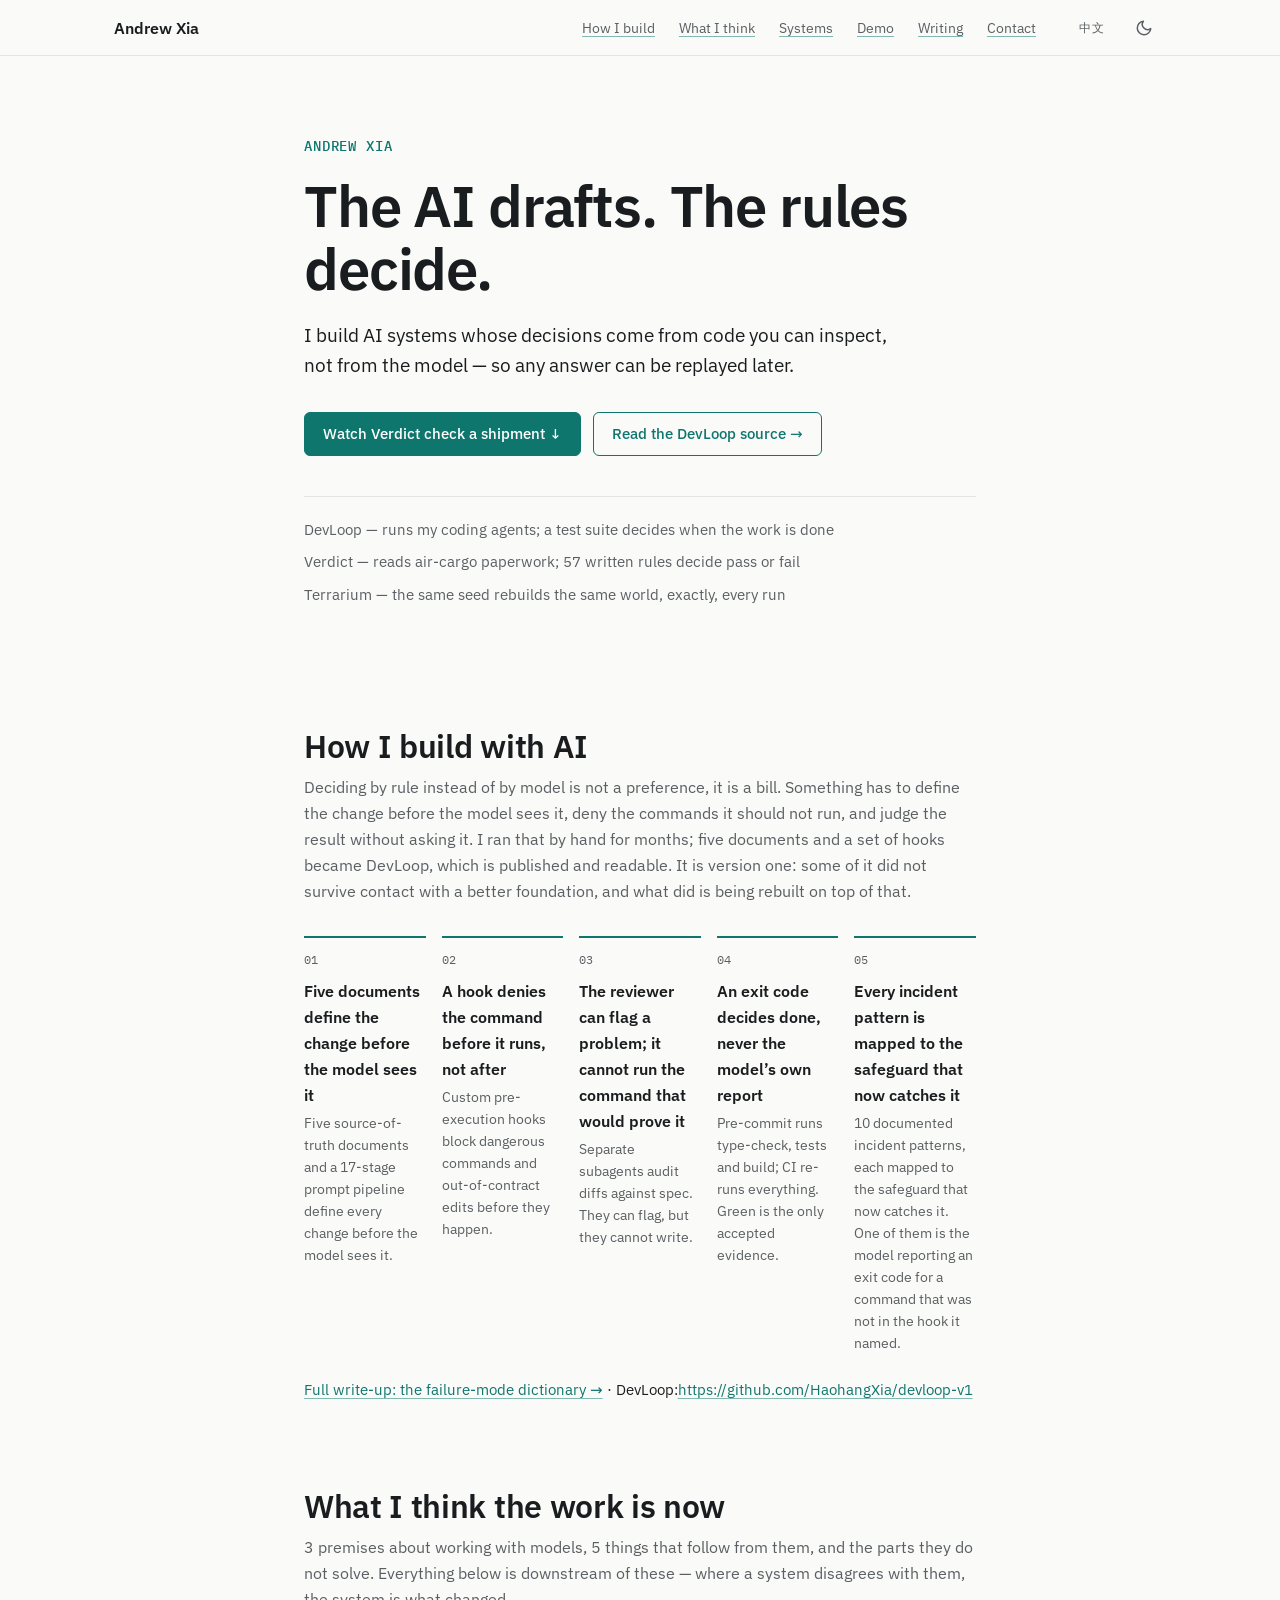
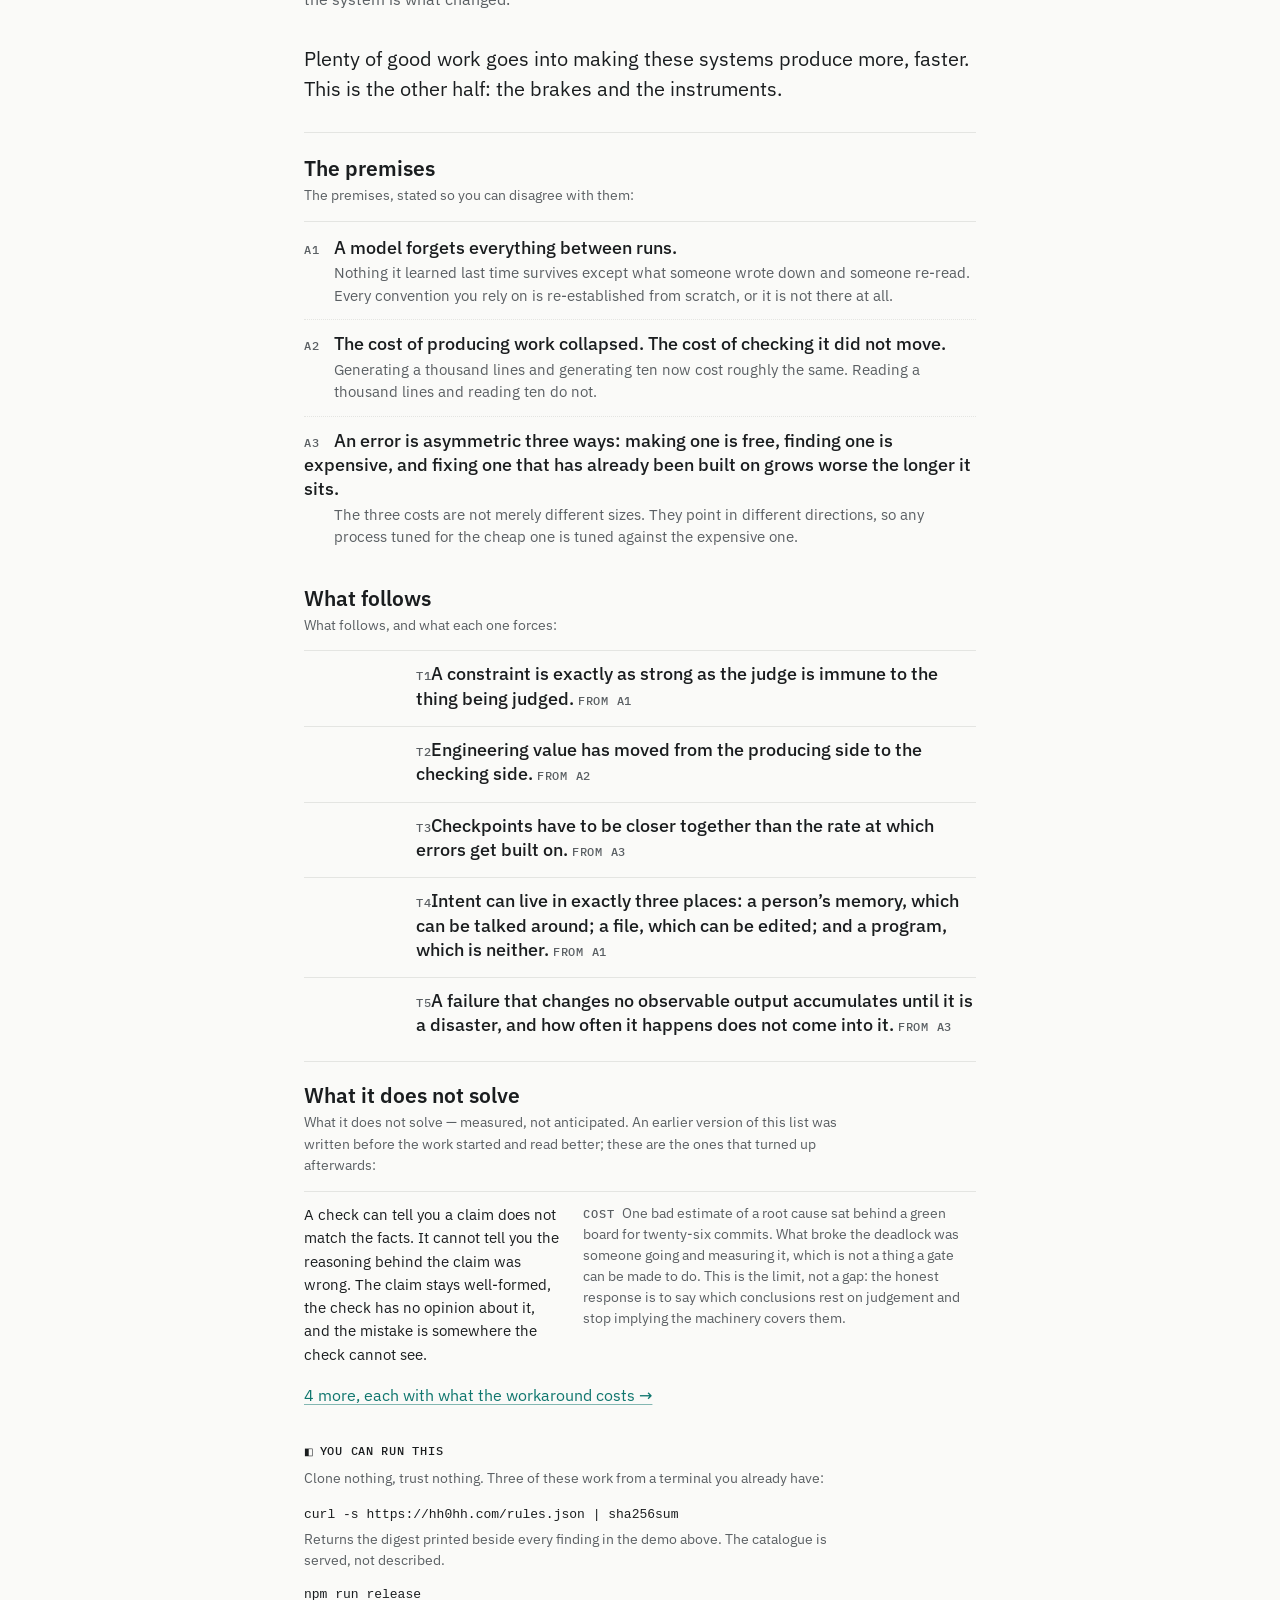
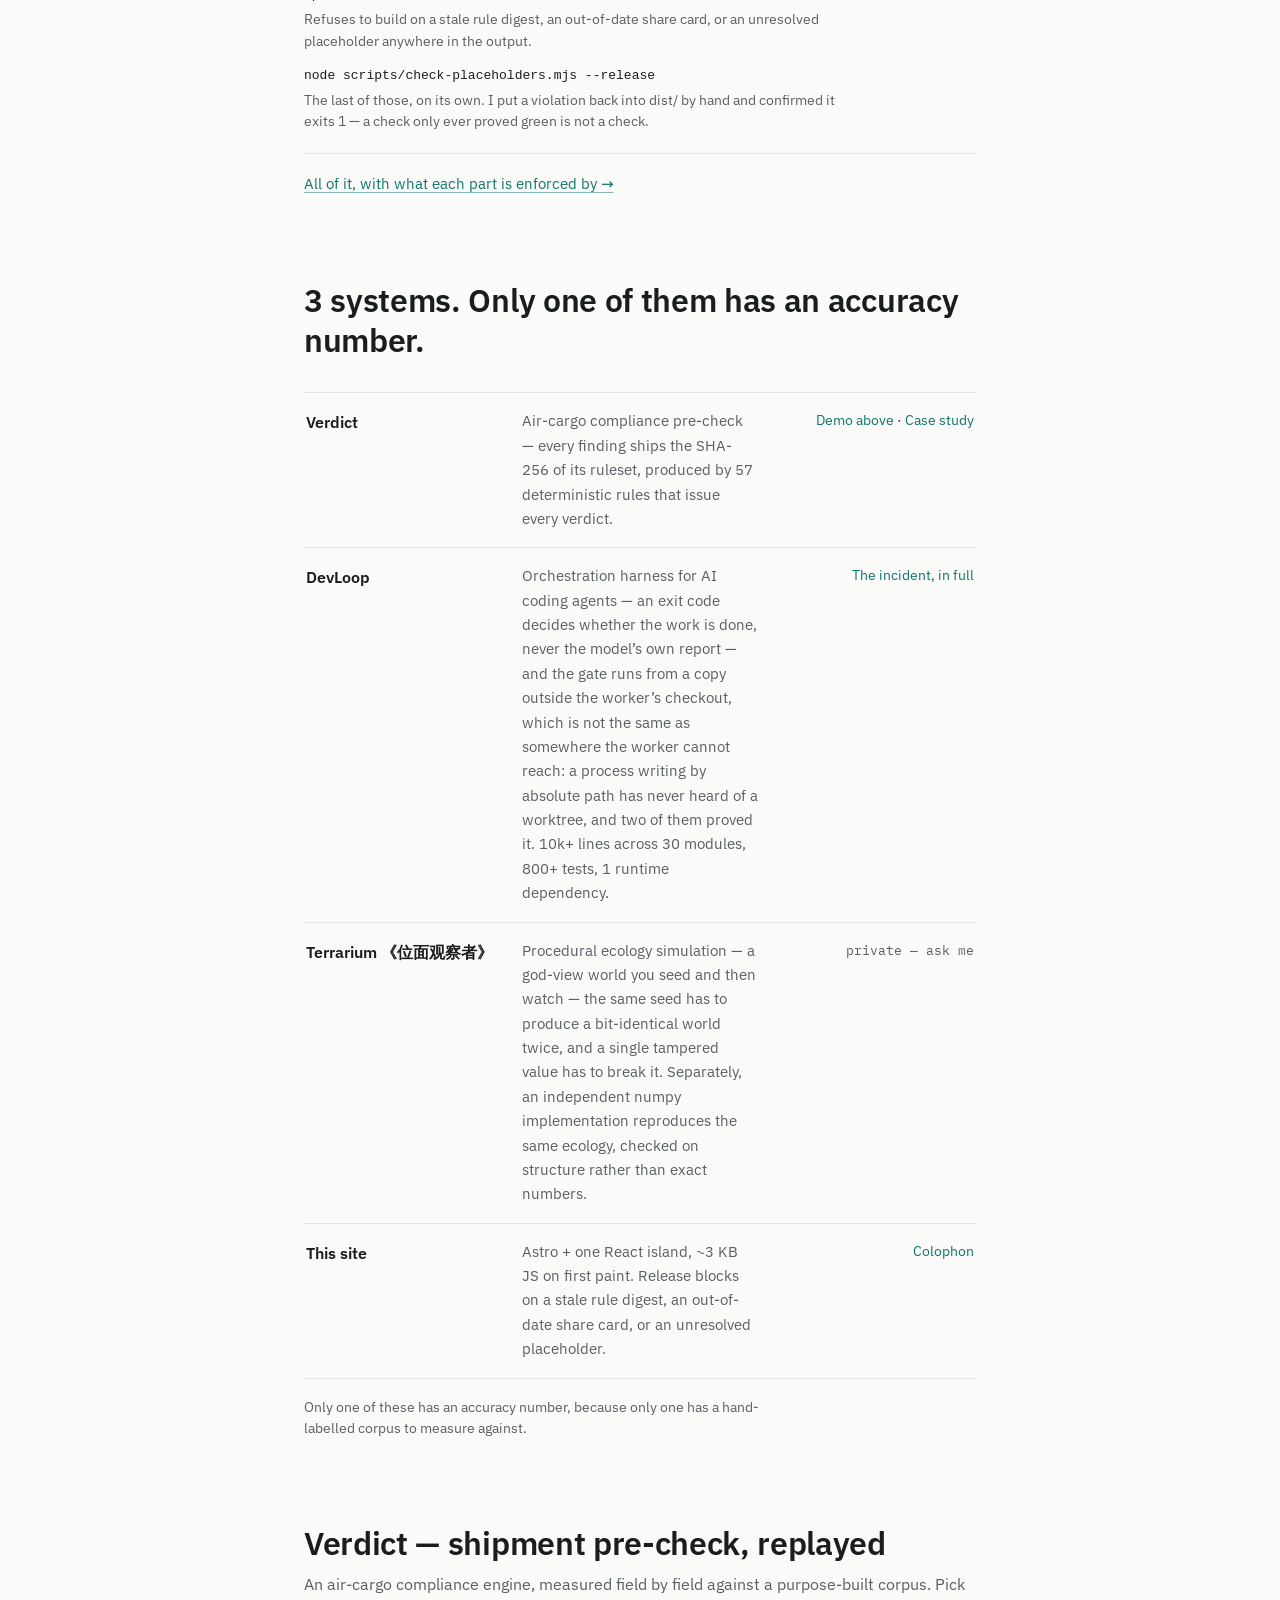
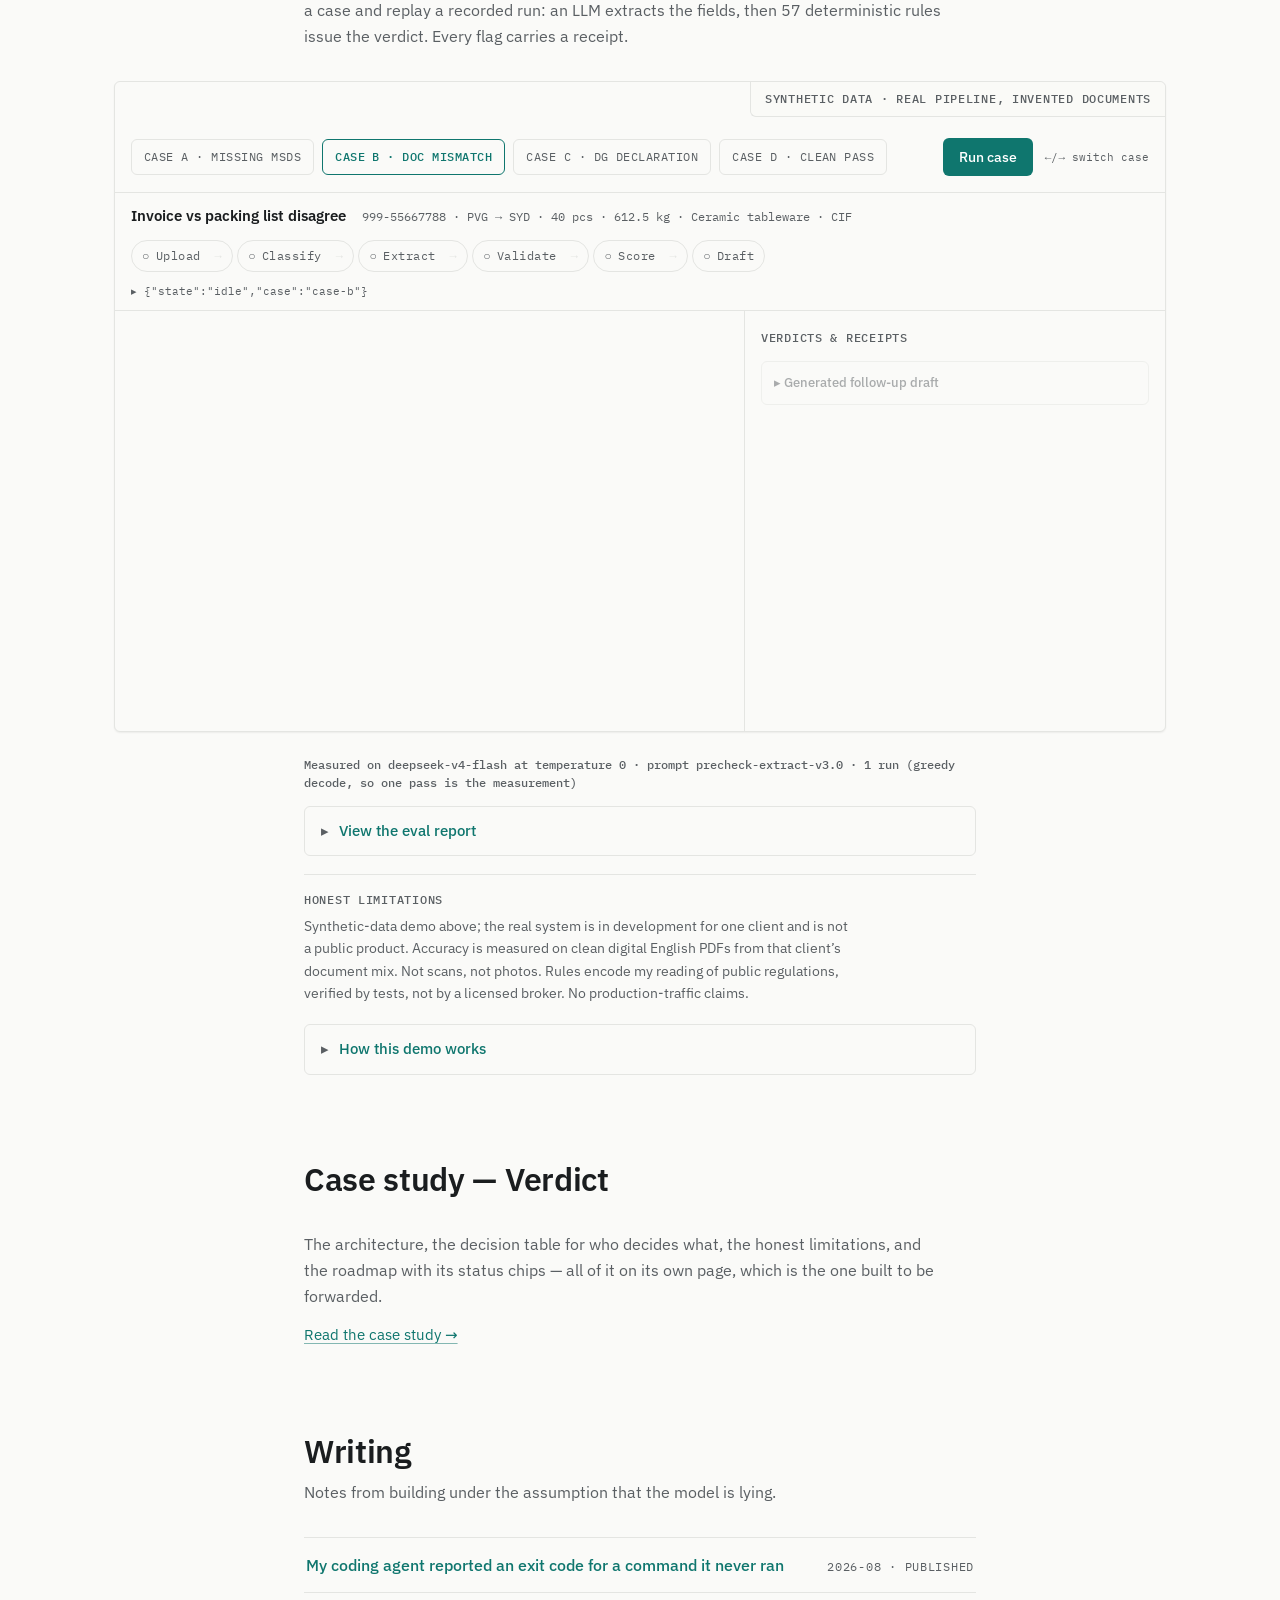
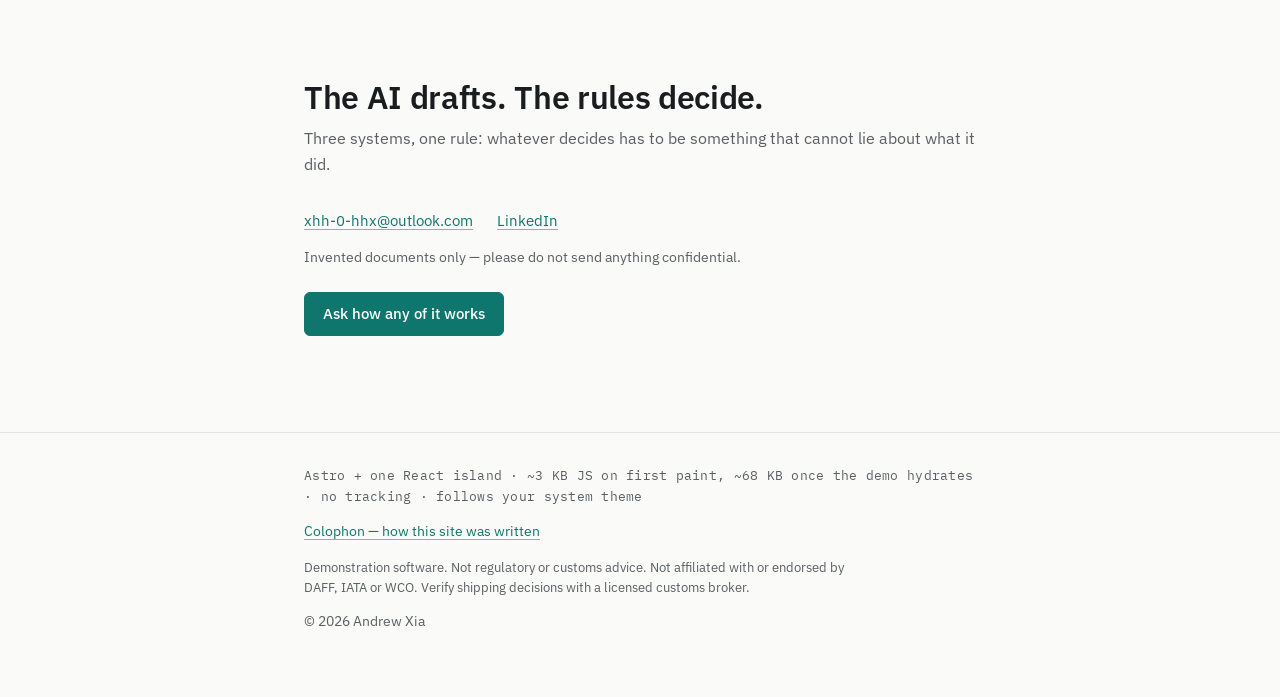
==== commit 12241ea5: "deploy: 中文版补完 —— 读屏文本、中文分享卡、架构图修正" ====
--- a/index.html
+++ b/index.html
@@ -19,7 +19,7 @@
       })();
     </script><link rel="stylesheet" href="/_astro/case-study.7oMEa3GX.css">
 <link rel="stylesheet" href="/_astro/index.Bs4sG0Vk.css">
-<link rel="stylesheet" href="/_astro/index.B4LxtGWT.css"></head> <body> <a class="skip-link" href="#main">Skip to content</a> <header class="site-nav"> <nav class="nav-inner" aria-label="Primary"> <a class="nav-brand" href="/">Andrew Xia</a> <ul class="nav-links"> <li><a href="/#workflow" data-spy="workflow">How I build</a></li><li><a href="/#principles" data-spy="principles">What I think</a></li><li><a href="/#projects" data-spy="projects">Systems</a></li><li><a href="/#demo" data-spy="demo">Demo</a></li><li><a href="/#writing" data-spy="writing">Writing</a></li><li><a href="/#contact" data-spy="contact">Contact</a></li> </ul> <div class="nav-actions">  <a class="lang-switch mono-label" href="/zh/" hreflang="zh-Hans" lang="zh-Hans" rel="alternate" aria-label="切换到中文" data-lang-switch>中文</a> <button class="theme-toggle" type="button" data-label-dark="Switch to dark theme" data-label-light="Switch to light theme" aria-label="Switch to dark theme"> <svg class="icon-moon" width="18" height="18" viewBox="0 0 24 24" fill="none" stroke="currentColor" stroke-width="2" stroke-linecap="round" stroke-linejoin="round" aria-hidden="true"><path d="M21 12.79A9 9 0 1 1 11.21 3 7 7 0 0 0 21 12.79z"></path></svg> <svg class="icon-sun" width="18" height="18" viewBox="0 0 24 24" fill="none" stroke="currentColor" stroke-width="2" stroke-linecap="round" stroke-linejoin="round" aria-hidden="true"><circle cx="12" cy="12" r="4"></circle><path d="M12 2v2m0 16v2M4.93 4.93l1.41 1.41m11.32 11.32 1.41 1.41M2 12h2m16 0h2M4.93 19.07l1.41-1.41m11.32-11.32 1.41-1.41"></path></svg> </button>  </div> </nav> </header> <script type="module">const s=document.querySelector(".theme-toggle"),o=document.documentElement,c=()=>{if(!s)return;const e=o.getAttribute("data-theme")==="dark"?s.dataset.labelLight:s.dataset.labelDark;e&&s.setAttribute("aria-label",e)};c();s?.addEventListener("click",()=>{const t=o.getAttribute("data-theme")==="dark";t?o.removeAttribute("data-theme"):o.setAttribute("data-theme","dark");try{localStorage.setItem("theme",t?"light":"dark")}catch{}c()});const l=[...document.querySelectorAll(".nav-links a[data-spy]")],u=new Map(l.map(t=>[t.dataset.spy,t])),i=[...document.querySelectorAll("section[data-section]")].filter(t=>u.has(t.id));if(i.length>0&&"IntersectionObserver"in window){const t=r=>{for(const a of l)r!==null&&a.dataset.spy===r?a.setAttribute("aria-current","true"):a.removeAttribute("aria-current")},e=new Set,d=new IntersectionObserver(r=>{for(const n of r)n.isIntersecting?e.add(n.target.id):e.delete(n.target.id);const a=i.find(n=>e.has(n.id));t(a?a.id:null)},{rootMargin:"-56px 0px -55% 0px"});for(const r of i)d.observe(r)}</script>  <main id="main">  <section class="hero"> <div class="container"> <p class="kicker mono-label">Andrew Xia</p> <h1>The AI drafts. The rules decide.</h1> <p class="tagline">I build AI systems whose decisions come from code you can inspect, not from the model — so any answer can be replayed later.</p>  <div class="hero-ctas"> <a class="btn btn-primary" href="#demo">Watch Verdict check a shipment ↓</a> <a class="btn btn-secondary" href="https://github.com/HaohangXia/devloop-v1">Read the DevLoop source →</a> </div> <div class="proof-strip-wrap">  <ul class="proof-strip"> <li>DevLoop — runs my coding agents; a test suite decides when the work is done</li><li>Verdict — reads air-cargo paperwork; 57 written rules decide pass or fail</li><li>Terrarium — the same seed rebuilds the same world, exactly, every run</li> </ul> </div>  </div> </section>  <section id="workflow" data-section data-print-hide> <div class="container"> <div class="section-head"> <h2>How I build with AI</h2> <p class="deck">Deciding by rule instead of by model is not a preference, it is a bill. Something has to define the change before the model sees it, deny the commands it should not run, and judge the result without asking it. I ran that by hand for months; five documents and a set of hooks became DevLoop, which is published and readable. It is version one: some of it did not survive contact with a better foundation, and what did is being rebuilt on top of that.</p> </div> <ol class="workflow-steps"> <li> <strong>Five documents define the change before the model sees it</strong> <p>Five source-of-truth documents and a 17-stage prompt pipeline define every change before the model sees it.</p> </li><li> <strong>A hook denies the command before it runs, not after</strong> <p>Custom pre-execution hooks block dangerous commands and out-of-contract edits before they happen.</p> </li><li> <strong>The reviewer can flag a problem; it cannot run the command that would prove it</strong> <p>Separate subagents audit diffs against spec. They can flag, but they cannot write.</p> </li><li> <strong>An exit code decides done, never the model’s own report</strong> <p>Pre-commit runs type-check, tests and build; CI re-runs everything. Green is the only accepted evidence.</p> </li><li> <strong>Every incident pattern is mapped to the safeguard that now catches it</strong> <p>10 documented incident patterns, each mapped to the safeguard that now catches it. One of them is the model reporting an exit code for a command that was not in the hook it named.</p> </li> </ol>  <p class="workflow-links"> <a href="/writing/exit-code-for-a-command-it-never-ran/">Full write-up: the failure-mode dictionary →</a>  · DevLoop:<a href="https://github.com/HaohangXia/devloop-v1">https://github.com/HaohangXia/devloop-v1</a>  </p> </div> </section> <section id="principles" data-section data-print-hide data-astro-cid-xfs72xng> <div class="container" data-astro-cid-xfs72xng> <div class="section-head" data-astro-cid-xfs72xng> <h2 data-astro-cid-xfs72xng>What I think the work is now</h2> <p class="deck" data-astro-cid-xfs72xng>3 premises about working with models, 5 things that follow from them, and the parts they do not solve. Everything below is downstream of these — where a system disagrees with them, the system is what changed.</p> </div> <p class="stance" data-astro-cid-xfs72xng>Plenty of good work goes into making these systems produce more, faster. This is the other half: the brakes and the instruments.</p>  <div class="derivation" data-astro-cid-xfs72xng> <h3 class="deriv-head" data-astro-cid-xfs72xng>The premises</h3> <p class="block-lead" data-astro-cid-xfs72xng>The premises, stated so you can disagree with them:</p> <ol class="axioms" data-astro-cid-xfs72xng> <li data-astro-cid-xfs72xng> <p class="ax-claim" data-astro-cid-xfs72xng><span class="ax-id mono-label" data-astro-cid-xfs72xng>A1</span>A model forgets everything between runs.</p> <p class="ax-because" data-astro-cid-xfs72xng>Nothing it learned last time survives except what someone wrote down and someone re-read. Every convention you rely on is re-established from scratch, or it is not there at all.</p> </li><li data-astro-cid-xfs72xng> <p class="ax-claim" data-astro-cid-xfs72xng><span class="ax-id mono-label" data-astro-cid-xfs72xng>A2</span>The cost of producing work collapsed. The cost of checking it did not move.</p> <p class="ax-because" data-astro-cid-xfs72xng>Generating a thousand lines and generating ten now cost roughly the same. Reading a thousand lines and reading ten do not.</p> </li><li data-astro-cid-xfs72xng> <p class="ax-claim" data-astro-cid-xfs72xng><span class="ax-id mono-label" data-astro-cid-xfs72xng>A3</span>An error is asymmetric three ways: making one is free, finding one is expensive, and fixing one that has already been built on grows worse the longer it sits.</p> <p class="ax-because" data-astro-cid-xfs72xng>The three costs are not merely different sizes. They point in different directions, so any process tuned for the cheap one is tuned against the expensive one.</p> </li> </ol> <h3 class="deriv-head" data-astro-cid-xfs72xng>What follows</h3> <p class="block-lead" data-astro-cid-xfs72xng>What follows, and what each one forces:</p> <ol class="theorems" data-astro-cid-xfs72xng> <li data-astro-cid-xfs72xng> <p class="ax-claim" data-astro-cid-xfs72xng> <span class="ax-id mono-label" data-astro-cid-xfs72xng>T1</span>A constraint is exactly as strong as the judge is immune to the thing being judged. <span class="ax-from mono-label" data-astro-cid-xfs72xng>from A1</span> </p>  </li><li data-astro-cid-xfs72xng> <p class="ax-claim" data-astro-cid-xfs72xng> <span class="ax-id mono-label" data-astro-cid-xfs72xng>T2</span>Engineering value has moved from the producing side to the checking side. <span class="ax-from mono-label" data-astro-cid-xfs72xng>from A2</span> </p>  </li><li data-astro-cid-xfs72xng> <p class="ax-claim" data-astro-cid-xfs72xng> <span class="ax-id mono-label" data-astro-cid-xfs72xng>T3</span>Checkpoints have to be closer together than the rate at which errors get built on. <span class="ax-from mono-label" data-astro-cid-xfs72xng>from A3</span> </p>  </li><li data-astro-cid-xfs72xng> <p class="ax-claim" data-astro-cid-xfs72xng> <span class="ax-id mono-label" data-astro-cid-xfs72xng>T4</span>Intent can live in exactly three places: a person’s memory, which can be talked around; a file, which can be edited; and a program, which is neither. <span class="ax-from mono-label" data-astro-cid-xfs72xng>from A1</span> </p>  </li><li data-astro-cid-xfs72xng> <p class="ax-claim" data-astro-cid-xfs72xng> <span class="ax-id mono-label" data-astro-cid-xfs72xng>T5</span>A failure that changes no observable output accumulates until it is a disaster, and how often it happens does not come into it. <span class="ax-from mono-label" data-astro-cid-xfs72xng>from A3</span> </p>  </li> </ol>    <div class="not-solved" data-astro-cid-xfs72xng> <h3 class="deriv-head" data-astro-cid-xfs72xng>What it does not solve</h3> <p class="block-lead" data-astro-cid-xfs72xng>What it does not solve — measured, not anticipated. An earlier version of this list was written before the work started and read better; these are the ones that turned up afterwards:</p>  <ul class="ns-list" data-astro-cid-xfs72xng> <li data-astro-cid-xfs72xng> <p class="ns-problem" data-astro-cid-xfs72xng>A check can tell you a claim does not match the facts. It cannot tell you the reasoning behind the claim was wrong. The claim stays well-formed, the check has no opinion about it, and the mistake is somewhere the check cannot see.</p> <p class="ns-cost" data-astro-cid-xfs72xng><span class="ns-cost-label mono-label" data-astro-cid-xfs72xng>COST</span>One bad estimate of a root cause sat behind a green board for twenty-six commits. What broke the deadlock was someone going and measuring it, which is not a thing a gate can be made to do. This is the limit, not a gap: the honest response is to say which conclusions rest on judgement and stop implying the machinery covers them.</p> </li> </ul> <p class="ns-more" data-astro-cid-xfs72xng> <a href="/principles/" data-astro-cid-xfs72xng>4 more, each with what the workaround costs →</a> </p> </div>   </div>  <div class="runnable tier-runnable" data-astro-cid-xfs72xng> <p class="block-label mono-label" data-astro-cid-xfs72xng> <span class="tier-glyph" aria-hidden="true" data-astro-cid-xfs72xng>◧</span>YOU CAN RUN THIS </p> <p class="block-lead" data-astro-cid-xfs72xng>Clone nothing, trust nothing. Three of these work from a terminal you already have:</p> <ul class="check-list" data-astro-cid-xfs72xng> <li data-astro-cid-xfs72xng> <code data-astro-cid-xfs72xng>curl -s https://hh0hh.com/rules.json | sha256sum</code> <span class="check-what" data-astro-cid-xfs72xng>Returns the digest printed beside every finding in the demo above. The catalogue is served, not described.</span> </li><li data-astro-cid-xfs72xng> <code data-astro-cid-xfs72xng>npm run release</code> <span class="check-what" data-astro-cid-xfs72xng>Refuses to build on a stale rule digest, an out-of-date share card, or an unresolved placeholder anywhere in the output.</span> </li><li data-astro-cid-xfs72xng> <code data-astro-cid-xfs72xng>node scripts/check-placeholders.mjs --release</code> <span class="check-what" data-astro-cid-xfs72xng>The last of those, on its own. I put a violation back into dist/ by hand and confirmed it exits 1 — a check only ever proved green is not a check.</span> </li> </ul> </div>   <p class="principles-more" data-astro-cid-xfs72xng> <a href="/principles/" data-astro-cid-xfs72xng>All of it, with what each part is enforced by →</a> </p> </div> </section>   <section id="projects" data-section data-print-hide data-astro-cid-amng4zvp> <div class="container" data-astro-cid-amng4zvp> <div class="section-head" data-astro-cid-amng4zvp> <h2 data-astro-cid-amng4zvp>3 systems. Only one of them has an accuracy number.</h2> </div> <div class="projects-rows" data-astro-cid-amng4zvp> <div class="project-row" data-astro-cid-amng4zvp> <span class="p-name" data-astro-cid-amng4zvp>Verdict</span> <span class="p-line" data-astro-cid-amng4zvp>Air-cargo compliance pre-check — every finding ships the SHA-256 of its ruleset, produced by 57 deterministic rules that issue every verdict.</span> <span class="p-proof" data-astro-cid-amng4zvp> <a href="#demo" data-astro-cid-amng4zvp>Demo above</a> <span aria-hidden="true" data-astro-cid-amng4zvp> · </span><a href="/case-study/" data-astro-cid-amng4zvp>Case study</a>  </span> </div><div class="project-row" data-astro-cid-amng4zvp> <span class="p-name" data-astro-cid-amng4zvp>DevLoop</span> <span class="p-line" data-astro-cid-amng4zvp>Orchestration harness for AI coding agents — an exit code decides whether the work is done, never the model’s own report — and the gate runs from a copy outside the worker’s checkout, which is not the same as somewhere the worker cannot reach: a process writing by absolute path has never heard of a worktree, and two of them proved it. 10k+ lines across 30 modules, 800+ tests, 1 runtime dependency.</span> <span class="p-proof" data-astro-cid-amng4zvp> <a href="/writing/exit-code-for-a-command-it-never-ran/" data-astro-cid-amng4zvp>The incident, in full</a>  </span> </div><div class="project-row" data-astro-cid-amng4zvp> <span class="p-name" data-astro-cid-amng4zvp>Terrarium 《位面观察者》</span> <span class="p-line" data-astro-cid-amng4zvp>Procedural ecology simulation — a god-view world you seed and then watch — the same seed has to produce a bit-identical world twice, and a single tampered value has to break it. Separately, an independent numpy implementation reproduces the same ecology, checked on structure rather than exact numbers.</span> <span class="p-proof" data-astro-cid-amng4zvp> <span class="private-note" data-astro-cid-amng4zvp>private — ask me</span> </span> </div><div class="project-row" data-astro-cid-amng4zvp> <span class="p-name" data-astro-cid-amng4zvp>This site</span> <span class="p-line" data-astro-cid-amng4zvp>Astro + one React island, ~3 KB JS on first paint. Release blocks on a stale rule digest, an out-of-date share card, or an unresolved placeholder.</span> <span class="p-proof" data-astro-cid-amng4zvp> <a href="/colophon/" data-astro-cid-amng4zvp>Colophon</a>  </span> </div> </div> <p class="systems-note" data-astro-cid-amng4zvp>Only one of these has an accuracy number, because only one has a hand-labelled corpus to measure against.</p> </div> </section>  <section id="demo" data-section data-print-hide data-astro-cid-6vk3rcnz> <div class="container section-head" data-astro-cid-6vk3rcnz> <h2 data-astro-cid-6vk3rcnz>Verdict — shipment pre-check, replayed</h2> <p class="deck" data-astro-cid-6vk3rcnz>An air-cargo compliance engine, measured field by field against a purpose-built corpus. Pick a case and replay a recorded run: an LLM extracts the fields, then 57 deterministic rules issue the verdict. Every flag carries a receipt.</p> </div> <div class="container-wide" data-astro-cid-6vk3rcnz> <div class="demo-frame" data-astro-cid-6vk3rcnz> <p class="demo-badge mono-label" data-astro-cid-6vk3rcnz>SYNTHETIC DATA · real pipeline, invented documents</p> <style>astro-island,astro-slot,astro-static-slot{display:contents}</style><script>(()=>{var a=(s,i,o)=>{let r=async()=>{await(await s())()},t=typeof i.value=="object"?i.value:void 0,c={rootMargin:t==null?void 0:t.rootMargin},n=new IntersectionObserver(e=>{for(let l of e)if(l.isIntersecting){n.disconnect(),r();break}},c);for(let e of o.children)n.observe(e)};(self.Astro||(self.Astro={})).visible=a;window.dispatchEvent(new Event("astro:visible"));})();</script><script>(()=>{var A=Object.defineProperty;var g=(i,o,a)=>o in i?A(i,o,{enumerable:!0,configurable:!0,writable:!0,value:a}):i[o]=a;var d=(i,o,a)=>g(i,typeof o!="symbol"?o+"":o,a);{let i={0:t=>m(t),1:t=>a(t),2:t=>new RegExp(t),3:t=>new Date(t),4:t=>new Map(a(t)),5:t=>new Set(a(t)),6:t=>BigInt(t),7:t=>new URL(t),8:t=>new Uint8Array(t),9:t=>new Uint16Array(t),10:t=>new Uint32Array(t),11:t=>1/0*t},o=t=>{let[l,e]=t;return l in i?i[l](e):void 0},a=t=>t.map(o),m=t=>typeof t!="object"||t===null?t:Object.fromEntries(Object.entries(t).map(([l,e])=>[l,o(e)]));class y extends HTMLElement{constructor(){super(...arguments);d(this,"Component");d(this,"hydrator");d(this,"hydrate",async()=>{var b;if(!this.hydrator||!this.isConnected)return;let e=(b=this.parentElement)==null?void 0:b.closest("astro-island[ssr]");if(e){e.addEventListener("astro:hydrate",this.hydrate,{once:!0});return}let c=this.querySelectorAll("astro-slot"),n={},h=this.querySelectorAll("template[data-astro-template]");for(let r of h){let s=r.closest(this.tagName);s!=null&&s.isSameNode(this)&&(n[r.getAttribute("data-astro-template")||"default"]=r.innerHTML,r.remove())}for(let r of c){let s=r.closest(this.tagName);s!=null&&s.isSameNode(this)&&(n[r.getAttribute("name")||"default"]=r.innerHTML)}let p;try{p=this.hasAttribute("props")?m(JSON.parse(this.getAttribute("props"))):{}}catch(r){let s=this.getAttribute("component-url")||"<unknown>",v=this.getAttribute("component-export");throw v&&(s+=` (export ${v})`),console.error(`[hydrate] Error parsing props for component ${s}`,this.getAttribute("props"),r),r}let u;await this.hydrator(this)(this.Component,p,n,{client:this.getAttribute("client")}),this.removeAttribute("ssr"),this.dispatchEvent(new CustomEvent("astro:hydrate"))});d(this,"unmount",()=>{this.isConnected||this.dispatchEvent(new CustomEvent("astro:unmount"))})}disconnectedCallback(){document.removeEventListener("astro:after-swap",this.unmount),document.addEventListener("astro:after-swap",this.unmount,{once:!0})}connectedCallback(){if(!this.hasAttribute("await-children")||document.readyState==="interactive"||document.readyState==="complete")this.childrenConnectedCallback();else{let e=()=>{document.removeEventListener("DOMContentLoaded",e),c.disconnect(),this.childrenConnectedCallback()},c=new MutationObserver(()=>{var n;((n=this.lastChild)==null?void 0:n.nodeType)===Node.COMMENT_NODE&&this.lastChild.nodeValue==="astro:end"&&(this.lastChild.remove(),e())});c.observe(this,{childList:!0}),document.addEventListener("DOMContentLoaded",e)}}async childrenConnectedCallback(){let e=this.getAttribute("before-hydration-url");e&&await import(e),this.start()}async start(){let e=JSON.parse(this.getAttribute("opts")),c=this.getAttribute("client");if(Astro[c]===void 0){window.addEventListener(`astro:${c}`,()=>this.start(),{once:!0});return}try{await Astro[c](async()=>{let n=this.getAttribute("renderer-url"),[h,{default:p}]=await Promise.all([import(this.getAttribute("component-url")),n?import(n):()=>()=>{}]),u=this.getAttribute("component-export")||"default";if(!u.includes("."))this.Component=h[u];else{this.Component=h;for(let f of u.split("."))this.Component=this.Component[f]}return this.hydrator=p,this.hydrate},e,this)}catch(n){console.error(`[astro-island] Error hydrating ${this.getAttribute("component-url")}`,n)}}attributeChangedCallback(){this.hydrate()}}d(y,"observedAttributes",["props"]),customElements.get("astro-island")||customElements.define("astro-island",y)}})();</script><astro-island uid="Vu6vq" prefix="r1" component-url="/_astro/VerdictDemo.DhtgMPwv.js" component-export="default" renderer-url="/_astro/client.nFz3bvDj.js" props="{&quot;data-astro-cid-6vk3rcnz&quot;:[0,true]}" ssr client="visible" opts="{&quot;name&quot;:&quot;VerdictDemo&quot;,&quot;value&quot;:{&quot;rootMargin&quot;:&quot;200px&quot;}}" await-children><div class="vd" role="group" aria-label="Verdict demo — guided replay. Use the left and right arrow keys to switch case."><div class="vd-top"><div class="vd-cases" role="group" aria-label="Demo case selector"><button type="button" class="vd-case-btn" aria-pressed="false">CASE A · MISSING MSDS</button><button type="button" class="vd-case-btn is-active" aria-pressed="true">CASE B · DOC MISMATCH</button><button type="button" class="vd-case-btn" aria-pressed="false">CASE C · DG DECLARATION</button><button type="button" class="vd-case-btn" aria-pressed="false">CASE D · CLEAN PASS</button></div><div class="vd-runwrap"><button type="button" class="vd-run">Run case</button><span class="vd-kbd" aria-hidden="true">←/→ switch case</span></div></div><div class="vd-shipment"><span class="vd-title">Invoice vs packing list disagree</span><span class="vd-ship-line">999-55667788<!-- --> · <!-- -->PVG<!-- --> → <!-- -->SYD<!-- --> ·<!-- --> <!-- -->40<!-- --> pcs · <!-- -->612.5<!-- --> kg ·<!-- --> <!-- -->Ceramic tableware<!-- --> · <!-- -->CIF</span></div><ol class="vd-pipeline" aria-label="Pipeline stages"><li class="vd-chip is-pending"><span class="vd-chip-mark" aria-hidden="true">○</span>Upload</li><li class="vd-chip is-pending" title="replayed — pre-recorded output of the real pipeline"><span class="vd-chip-mark" aria-hidden="true">○</span>Classify</li><li class="vd-chip is-pending" title="replayed — pre-recorded output of the real pipeline"><span class="vd-chip-mark" aria-hidden="true">○</span>Extract</li><li class="vd-chip is-pending"><span class="vd-chip-mark" aria-hidden="true">○</span>Validate</li><li class="vd-chip is-pending"><span class="vd-chip-mark" aria-hidden="true">○</span>Score</li><li class="vd-chip is-pending"><span class="vd-chip-mark" aria-hidden="true">○</span>Draft</li></ol><div class="vd-tape" aria-hidden="true">▸ <!-- -->{&quot;state&quot;:&quot;idle&quot;,&quot;case&quot;:&quot;case-b&quot;}</div><div class="vd-body"><section class="vd-evidence" aria-label="Findings"><header class="vd-panel-head"><span class="vd-panel-title">Verdicts &amp; receipts</span></header><div class="vd-draft is-waiting"><button type="button" class="vd-draft-toggle" aria-expanded="false" disabled=""><span aria-hidden="true">▸</span> <!-- -->Generated follow-up draft</button></div></section><section class="vd-docs" aria-label="Documents"></section></div><div class="sr-only" aria-live="polite"></div></div><!--astro:end--></astro-island> </div> </div> <div class="container demo-under" data-astro-cid-6vk3rcnz> <p class="mono-label eval-conditions" data-astro-cid-6vk3rcnz>Measured on deepseek-v4-flash at temperature 0 · prompt precheck-extract-v3.0 · 1 run (greedy decode, so one pass is the measurement)</p> <details id="eval" data-astro-cid-6vk3rcnz> <summary data-astro-cid-6vk3rcnz>View the eval report</summary> <div class="details-body" data-astro-cid-6vk3rcnz> <h3 data-astro-cid-6vk3rcnz>Extraction eval — the shipped extractor vs hand-labelled ground truth</h3> <p class="mono-label eval-measured" data-astro-cid-6vk3rcnz>measured 2026-06 · corpus v1</p> <table class="eval-table" data-astro-cid-6vk3rcnz> <tbody data-astro-cid-6vk3rcnz> <tr data-astro-cid-6vk3rcnz> <td class="eval-term" data-astro-cid-6vk3rcnz>Corpus</td> <td data-astro-cid-6vk3rcnz>85 documents · 511 labelled fields · 17 document sets</td> </tr><tr data-astro-cid-6vk3rcnz> <td class="eval-term" data-astro-cid-6vk3rcnz>Strict exact-match accuracy</td> <td data-astro-cid-6vk3rcnz><strong data-astro-cid-6vk3rcnz>96.3%</strong></td> </tr><tr data-astro-cid-6vk3rcnz> <td class="eval-term" data-astro-cid-6vk3rcnz>Semantic accuracy (format/granularity tolerant)</td> <td data-astro-cid-6vk3rcnz><strong data-astro-cid-6vk3rcnz>99.0%</strong></td> </tr><tr data-astro-cid-6vk3rcnz> <td class="eval-term" data-astro-cid-6vk3rcnz>Extraction failures</td> <td data-astro-cid-6vk3rcnz>0 · True misses: 2 — both reproduced by the harness and reviewed field-by-field</td> </tr><tr data-astro-cid-6vk3rcnz> <td class="eval-term" data-astro-cid-6vk3rcnz>Method</td> <td data-astro-cid-6vk3rcnz>Field-by-field diff, strict + lenient matchers; identifiers compared separator-stripped; every mismatch printed for human review</td> </tr><tr data-astro-cid-6vk3rcnz> <td class="eval-term" data-astro-cid-6vk3rcnz>Run conditions</td> <td data-astro-cid-6vk3rcnz>deepseek-v4-flash · temperature 0 · prompt precheck-extract-v3.0 · 1 run</td> </tr> </tbody> </table> <p class="eval-scope" data-astro-cid-6vk3rcnz>Numbers cover clean digital English PDFs, generated for this corpus from hand-authored ground truth — so the truth is exact and the parsing is easy. Scanned or photographed documents, other layouts, and anyone’s actual paperwork are all outside it.</p> </div> </details>  <div class="honest-limits" data-astro-cid-6vk3rcnz> <p class="mono-label limits-label" data-astro-cid-6vk3rcnz>Honest limitations</p> <p class="limits-body" data-astro-cid-6vk3rcnz>Synthetic-data demo above; the real system is in development for one client and is not a public product. Accuracy is measured on clean digital English PDFs from that client’s document mix. Not scans, not photos. Rules encode my reading of public regulations, verified by tests, not by a licensed broker. No production-traffic claims.</p> </div>  <details data-astro-cid-6vk3rcnz> <summary data-astro-cid-6vk3rcnz>How this demo works</summary> <div class="details-body" data-astro-cid-6vk3rcnz> <p data-astro-cid-6vk3rcnz>This demo replays pre-recorded outputs of the real pipeline run against synthetic shipping documents — same extraction schemas, same rule engine, same verdict logic. Nothing here calls a network: no LLM API, no tracking, no data leaving your browser. Document values are invented; rule IDs and thresholds are simplified for display. The full system is still being built for that client; this replay is the honest public slice of what works today.</p> <p class="mono-label demo-recording" data-astro-cid-6vk3rcnz>Demo recording: 2026-06-12 · rule snapshot b439ef74…</p> </div> </details> </div> </section>  <script>
+<link rel="stylesheet" href="/_astro/index.B4LxtGWT.css"></head> <body> <a class="skip-link" href="#main">Skip to content</a> <header class="site-nav"> <nav class="nav-inner" aria-label="Primary"> <a class="nav-brand" href="/">Andrew Xia</a> <ul class="nav-links"> <li><a href="/#workflow" data-spy="workflow">How I build</a></li><li><a href="/#principles" data-spy="principles">What I think</a></li><li><a href="/#projects" data-spy="projects">Systems</a></li><li><a href="/#demo" data-spy="demo">Demo</a></li><li><a href="/#writing" data-spy="writing">Writing</a></li><li><a href="/#contact" data-spy="contact">Contact</a></li> </ul> <div class="nav-actions">  <a class="lang-switch mono-label" href="/zh/" hreflang="zh-Hans" lang="zh-Hans" rel="alternate" aria-label="切换到中文" data-lang-switch>中文</a> <button class="theme-toggle" type="button" data-label-dark="Switch to dark theme" data-label-light="Switch to light theme" aria-label="Switch to dark theme"> <svg class="icon-moon" width="18" height="18" viewBox="0 0 24 24" fill="none" stroke="currentColor" stroke-width="2" stroke-linecap="round" stroke-linejoin="round" aria-hidden="true"><path d="M21 12.79A9 9 0 1 1 11.21 3 7 7 0 0 0 21 12.79z"></path></svg> <svg class="icon-sun" width="18" height="18" viewBox="0 0 24 24" fill="none" stroke="currentColor" stroke-width="2" stroke-linecap="round" stroke-linejoin="round" aria-hidden="true"><circle cx="12" cy="12" r="4"></circle><path d="M12 2v2m0 16v2M4.93 4.93l1.41 1.41m11.32 11.32 1.41 1.41M2 12h2m16 0h2M4.93 19.07l1.41-1.41m11.32-11.32 1.41-1.41"></path></svg> </button>  </div> </nav> </header> <script type="module">const s=document.querySelector(".theme-toggle"),o=document.documentElement,c=()=>{if(!s)return;const e=o.getAttribute("data-theme")==="dark"?s.dataset.labelLight:s.dataset.labelDark;e&&s.setAttribute("aria-label",e)};c();s?.addEventListener("click",()=>{const t=o.getAttribute("data-theme")==="dark";t?o.removeAttribute("data-theme"):o.setAttribute("data-theme","dark");try{localStorage.setItem("theme",t?"light":"dark")}catch{}c()});const l=[...document.querySelectorAll(".nav-links a[data-spy]")],u=new Map(l.map(t=>[t.dataset.spy,t])),i=[...document.querySelectorAll("section[data-section]")].filter(t=>u.has(t.id));if(i.length>0&&"IntersectionObserver"in window){const t=r=>{for(const a of l)r!==null&&a.dataset.spy===r?a.setAttribute("aria-current","true"):a.removeAttribute("aria-current")},e=new Set,d=new IntersectionObserver(r=>{for(const n of r)n.isIntersecting?e.add(n.target.id):e.delete(n.target.id);const a=i.find(n=>e.has(n.id));t(a?a.id:null)},{rootMargin:"-56px 0px -55% 0px"});for(const r of i)d.observe(r)}</script>  <main id="main">  <section class="hero"> <div class="container"> <p class="kicker mono-label">Andrew Xia</p> <h1>The AI drafts. The rules decide.</h1> <p class="tagline">I build AI systems whose decisions come from code you can inspect, not from the model — so any answer can be replayed later.</p>  <div class="hero-ctas"> <a class="btn btn-primary" href="#demo">Watch Verdict check a shipment ↓</a> <a class="btn btn-secondary" href="https://github.com/HaohangXia/devloop-v1">Read the DevLoop source →</a> </div> <div class="proof-strip-wrap">  <ul class="proof-strip"> <li>DevLoop — runs my coding agents; a test suite decides when the work is done</li><li>Verdict — reads air-cargo paperwork; 57 written rules decide pass or fail</li><li>Terrarium — the same seed rebuilds the same world, exactly, every run</li> </ul> </div>  </div> </section>  <section id="workflow" data-section data-print-hide> <div class="container"> <div class="section-head"> <h2>How I build with AI</h2> <p class="deck">Deciding by rule instead of by model is not a preference, it is a bill. Something has to define the change before the model sees it, deny the commands it should not run, and judge the result without asking it. I ran that by hand for months; five documents and a set of hooks became DevLoop, which is published and readable. It is version one: some of it did not survive contact with a better foundation, and what did is being rebuilt on top of that.</p> </div> <ol class="workflow-steps"> <li> <strong>Five documents define the change before the model sees it</strong> <p>Five source-of-truth documents and a 17-stage prompt pipeline define every change before the model sees it.</p> </li><li> <strong>A hook denies the command before it runs, not after</strong> <p>Custom pre-execution hooks block dangerous commands and out-of-contract edits before they happen.</p> </li><li> <strong>The reviewer can flag a problem; it cannot run the command that would prove it</strong> <p>Separate subagents audit diffs against spec. They can flag, but they cannot write.</p> </li><li> <strong>An exit code decides done, never the model’s own report</strong> <p>Pre-commit runs type-check, tests and build; CI re-runs everything. Green is the only accepted evidence.</p> </li><li> <strong>Every incident pattern is mapped to the safeguard that now catches it</strong> <p>10 documented incident patterns, each mapped to the safeguard that now catches it. One of them is the model reporting an exit code for a command that was not in the hook it named.</p> </li> </ol>  <p class="workflow-links"> <a href="/writing/exit-code-for-a-command-it-never-ran/">Full write-up: the failure-mode dictionary →</a>  · DevLoop:<a href="https://github.com/HaohangXia/devloop-v1">https://github.com/HaohangXia/devloop-v1</a>  </p> </div> </section> <section id="principles" data-section data-print-hide data-astro-cid-xfs72xng> <div class="container" data-astro-cid-xfs72xng> <div class="section-head" data-astro-cid-xfs72xng> <h2 data-astro-cid-xfs72xng>What I think the work is now</h2> <p class="deck" data-astro-cid-xfs72xng>3 premises about working with models, 5 things that follow from them, and the parts they do not solve. Everything below is downstream of these — where a system disagrees with them, the system is what changed.</p> </div> <p class="stance" data-astro-cid-xfs72xng>Plenty of good work goes into making these systems produce more, faster. This is the other half: the brakes and the instruments.</p>  <div class="derivation" data-astro-cid-xfs72xng> <h3 class="deriv-head" data-astro-cid-xfs72xng>The premises</h3> <p class="block-lead" data-astro-cid-xfs72xng>The premises, stated so you can disagree with them:</p> <ol class="axioms" data-astro-cid-xfs72xng> <li data-astro-cid-xfs72xng> <p class="ax-claim" data-astro-cid-xfs72xng><span class="ax-id mono-label" data-astro-cid-xfs72xng>A1</span>A model forgets everything between runs.</p> <p class="ax-because" data-astro-cid-xfs72xng>Nothing it learned last time survives except what someone wrote down and someone re-read. Every convention you rely on is re-established from scratch, or it is not there at all.</p> </li><li data-astro-cid-xfs72xng> <p class="ax-claim" data-astro-cid-xfs72xng><span class="ax-id mono-label" data-astro-cid-xfs72xng>A2</span>The cost of producing work collapsed. The cost of checking it did not move.</p> <p class="ax-because" data-astro-cid-xfs72xng>Generating a thousand lines and generating ten now cost roughly the same. Reading a thousand lines and reading ten do not.</p> </li><li data-astro-cid-xfs72xng> <p class="ax-claim" data-astro-cid-xfs72xng><span class="ax-id mono-label" data-astro-cid-xfs72xng>A3</span>An error is asymmetric three ways: making one is free, finding one is expensive, and fixing one that has already been built on grows worse the longer it sits.</p> <p class="ax-because" data-astro-cid-xfs72xng>The three costs are not merely different sizes. They point in different directions, so any process tuned for the cheap one is tuned against the expensive one.</p> </li> </ol> <h3 class="deriv-head" data-astro-cid-xfs72xng>What follows</h3> <p class="block-lead" data-astro-cid-xfs72xng>What follows, and what each one forces:</p> <ol class="theorems" data-astro-cid-xfs72xng> <li data-astro-cid-xfs72xng> <p class="ax-claim" data-astro-cid-xfs72xng> <span class="ax-id mono-label" data-astro-cid-xfs72xng>T1</span>A constraint is exactly as strong as the judge is immune to the thing being judged. <span class="ax-from mono-label" data-astro-cid-xfs72xng>from A1</span> </p>  </li><li data-astro-cid-xfs72xng> <p class="ax-claim" data-astro-cid-xfs72xng> <span class="ax-id mono-label" data-astro-cid-xfs72xng>T2</span>Engineering value has moved from the producing side to the checking side. <span class="ax-from mono-label" data-astro-cid-xfs72xng>from A2</span> </p>  </li><li data-astro-cid-xfs72xng> <p class="ax-claim" data-astro-cid-xfs72xng> <span class="ax-id mono-label" data-astro-cid-xfs72xng>T3</span>Checkpoints have to be closer together than the rate at which errors get built on. <span class="ax-from mono-label" data-astro-cid-xfs72xng>from A3</span> </p>  </li><li data-astro-cid-xfs72xng> <p class="ax-claim" data-astro-cid-xfs72xng> <span class="ax-id mono-label" data-astro-cid-xfs72xng>T4</span>Intent can live in exactly three places: a person’s memory, which can be talked around; a file, which can be edited; and a program, which is neither. <span class="ax-from mono-label" data-astro-cid-xfs72xng>from A1</span> </p>  </li><li data-astro-cid-xfs72xng> <p class="ax-claim" data-astro-cid-xfs72xng> <span class="ax-id mono-label" data-astro-cid-xfs72xng>T5</span>A failure that changes no observable output accumulates until it is a disaster, and how often it happens does not come into it. <span class="ax-from mono-label" data-astro-cid-xfs72xng>from A3</span> </p>  </li> </ol>    <div class="not-solved" data-astro-cid-xfs72xng> <h3 class="deriv-head" data-astro-cid-xfs72xng>What it does not solve</h3> <p class="block-lead" data-astro-cid-xfs72xng>What it does not solve — measured, not anticipated. An earlier version of this list was written before the work started and read better; these are the ones that turned up afterwards:</p>  <ul class="ns-list" data-astro-cid-xfs72xng> <li data-astro-cid-xfs72xng> <p class="ns-problem" data-astro-cid-xfs72xng>A check can tell you a claim does not match the facts. It cannot tell you the reasoning behind the claim was wrong. The claim stays well-formed, the check has no opinion about it, and the mistake is somewhere the check cannot see.</p> <p class="ns-cost" data-astro-cid-xfs72xng><span class="ns-cost-label mono-label" data-astro-cid-xfs72xng>COST</span>One bad estimate of a root cause sat behind a green board for twenty-six commits. What broke the deadlock was someone going and measuring it, which is not a thing a gate can be made to do. This is the limit, not a gap: the honest response is to say which conclusions rest on judgement and stop implying the machinery covers them.</p> </li> </ul> <p class="ns-more" data-astro-cid-xfs72xng> <a href="/principles/" data-astro-cid-xfs72xng>4 more, each with what the workaround costs →</a> </p> </div>   </div>  <div class="runnable tier-runnable" data-astro-cid-xfs72xng> <p class="block-label mono-label" data-astro-cid-xfs72xng> <span class="tier-glyph" aria-hidden="true" data-astro-cid-xfs72xng>◧</span>YOU CAN RUN THIS </p> <p class="block-lead" data-astro-cid-xfs72xng>Clone nothing, trust nothing. Three of these work from a terminal you already have:</p> <ul class="check-list" data-astro-cid-xfs72xng> <li data-astro-cid-xfs72xng> <code data-astro-cid-xfs72xng>curl -s https://hh0hh.com/rules.json | sha256sum</code> <span class="check-what" data-astro-cid-xfs72xng>Returns the digest printed beside every finding in the demo above. The catalogue is served, not described.</span> </li><li data-astro-cid-xfs72xng> <code data-astro-cid-xfs72xng>npm run release</code> <span class="check-what" data-astro-cid-xfs72xng>Refuses to build on a stale rule digest, an out-of-date share card, or an unresolved placeholder anywhere in the output.</span> </li><li data-astro-cid-xfs72xng> <code data-astro-cid-xfs72xng>node scripts/check-placeholders.mjs --release</code> <span class="check-what" data-astro-cid-xfs72xng>The last of those, on its own. I put a violation back into dist/ by hand and confirmed it exits 1 — a check only ever proved green is not a check.</span> </li> </ul> </div>   <p class="principles-more" data-astro-cid-xfs72xng> <a href="/principles/" data-astro-cid-xfs72xng>All of it, with what each part is enforced by →</a> </p> </div> </section>   <section id="projects" data-section data-print-hide data-astro-cid-amng4zvp> <div class="container" data-astro-cid-amng4zvp> <div class="section-head" data-astro-cid-amng4zvp> <h2 data-astro-cid-amng4zvp>3 systems. Only one of them has an accuracy number.</h2> </div> <div class="projects-rows" data-astro-cid-amng4zvp> <div class="project-row" data-astro-cid-amng4zvp> <span class="p-name" data-astro-cid-amng4zvp>Verdict</span> <span class="p-line" data-astro-cid-amng4zvp>Air-cargo compliance pre-check — every finding ships the SHA-256 of its ruleset, produced by 57 deterministic rules that issue every verdict.</span> <span class="p-proof" data-astro-cid-amng4zvp> <a href="#demo" data-astro-cid-amng4zvp>Demo above</a> <span aria-hidden="true" data-astro-cid-amng4zvp> · </span><a href="/case-study/" data-astro-cid-amng4zvp>Case study</a>  </span> </div><div class="project-row" data-astro-cid-amng4zvp> <span class="p-name" data-astro-cid-amng4zvp>DevLoop</span> <span class="p-line" data-astro-cid-amng4zvp>Orchestration harness for AI coding agents — an exit code decides whether the work is done, never the model’s own report — and the gate runs from a copy outside the worker’s checkout, which is not the same as somewhere the worker cannot reach: a process writing by absolute path has never heard of a worktree, and two of them proved it. 10k+ lines across 30 modules, 800+ tests, 1 runtime dependency.</span> <span class="p-proof" data-astro-cid-amng4zvp> <a href="/writing/exit-code-for-a-command-it-never-ran/" data-astro-cid-amng4zvp>The incident, in full</a>  </span> </div><div class="project-row" data-astro-cid-amng4zvp> <span class="p-name" data-astro-cid-amng4zvp>Terrarium 《位面观察者》</span> <span class="p-line" data-astro-cid-amng4zvp>Procedural ecology simulation — a god-view world you seed and then watch — the same seed has to produce a bit-identical world twice, and a single tampered value has to break it. Separately, an independent numpy implementation reproduces the same ecology, checked on structure rather than exact numbers.</span> <span class="p-proof" data-astro-cid-amng4zvp> <span class="private-note" data-astro-cid-amng4zvp>private — ask me</span> </span> </div><div class="project-row" data-astro-cid-amng4zvp> <span class="p-name" data-astro-cid-amng4zvp>This site</span> <span class="p-line" data-astro-cid-amng4zvp>Astro + one React island, ~3 KB JS on first paint. Release blocks on a stale rule digest, an out-of-date share card, or an unresolved placeholder.</span> <span class="p-proof" data-astro-cid-amng4zvp> <a href="/colophon/" data-astro-cid-amng4zvp>Colophon</a>  </span> </div> </div> <p class="systems-note" data-astro-cid-amng4zvp>Only one of these has an accuracy number, because only one has a hand-labelled corpus to measure against.</p> </div> </section>  <section id="demo" data-section data-print-hide data-astro-cid-6vk3rcnz> <div class="container section-head" data-astro-cid-6vk3rcnz> <h2 data-astro-cid-6vk3rcnz>Verdict — shipment pre-check, replayed</h2> <p class="deck" data-astro-cid-6vk3rcnz>An air-cargo compliance engine, measured field by field against a purpose-built corpus. Pick a case and replay a recorded run: an LLM extracts the fields, then 57 deterministic rules issue the verdict. Every flag carries a receipt.</p> </div> <div class="container-wide" data-astro-cid-6vk3rcnz> <div class="demo-frame" data-astro-cid-6vk3rcnz> <p class="demo-badge mono-label" data-astro-cid-6vk3rcnz>SYNTHETIC DATA · real pipeline, invented documents</p> <style>astro-island,astro-slot,astro-static-slot{display:contents}</style><script>(()=>{var a=(s,i,o)=>{let r=async()=>{await(await s())()},t=typeof i.value=="object"?i.value:void 0,c={rootMargin:t==null?void 0:t.rootMargin},n=new IntersectionObserver(e=>{for(let l of e)if(l.isIntersecting){n.disconnect(),r();break}},c);for(let e of o.children)n.observe(e)};(self.Astro||(self.Astro={})).visible=a;window.dispatchEvent(new Event("astro:visible"));})();</script><script>(()=>{var A=Object.defineProperty;var g=(i,o,a)=>o in i?A(i,o,{enumerable:!0,configurable:!0,writable:!0,value:a}):i[o]=a;var d=(i,o,a)=>g(i,typeof o!="symbol"?o+"":o,a);{let i={0:t=>m(t),1:t=>a(t),2:t=>new RegExp(t),3:t=>new Date(t),4:t=>new Map(a(t)),5:t=>new Set(a(t)),6:t=>BigInt(t),7:t=>new URL(t),8:t=>new Uint8Array(t),9:t=>new Uint16Array(t),10:t=>new Uint32Array(t),11:t=>1/0*t},o=t=>{let[l,e]=t;return l in i?i[l](e):void 0},a=t=>t.map(o),m=t=>typeof t!="object"||t===null?t:Object.fromEntries(Object.entries(t).map(([l,e])=>[l,o(e)]));class y extends HTMLElement{constructor(){super(...arguments);d(this,"Component");d(this,"hydrator");d(this,"hydrate",async()=>{var b;if(!this.hydrator||!this.isConnected)return;let e=(b=this.parentElement)==null?void 0:b.closest("astro-island[ssr]");if(e){e.addEventListener("astro:hydrate",this.hydrate,{once:!0});return}let c=this.querySelectorAll("astro-slot"),n={},h=this.querySelectorAll("template[data-astro-template]");for(let r of h){let s=r.closest(this.tagName);s!=null&&s.isSameNode(this)&&(n[r.getAttribute("data-astro-template")||"default"]=r.innerHTML,r.remove())}for(let r of c){let s=r.closest(this.tagName);s!=null&&s.isSameNode(this)&&(n[r.getAttribute("name")||"default"]=r.innerHTML)}let p;try{p=this.hasAttribute("props")?m(JSON.parse(this.getAttribute("props"))):{}}catch(r){let s=this.getAttribute("component-url")||"<unknown>",v=this.getAttribute("component-export");throw v&&(s+=` (export ${v})`),console.error(`[hydrate] Error parsing props for component ${s}`,this.getAttribute("props"),r),r}let u;await this.hydrator(this)(this.Component,p,n,{client:this.getAttribute("client")}),this.removeAttribute("ssr"),this.dispatchEvent(new CustomEvent("astro:hydrate"))});d(this,"unmount",()=>{this.isConnected||this.dispatchEvent(new CustomEvent("astro:unmount"))})}disconnectedCallback(){document.removeEventListener("astro:after-swap",this.unmount),document.addEventListener("astro:after-swap",this.unmount,{once:!0})}connectedCallback(){if(!this.hasAttribute("await-children")||document.readyState==="interactive"||document.readyState==="complete")this.childrenConnectedCallback();else{let e=()=>{document.removeEventListener("DOMContentLoaded",e),c.disconnect(),this.childrenConnectedCallback()},c=new MutationObserver(()=>{var n;((n=this.lastChild)==null?void 0:n.nodeType)===Node.COMMENT_NODE&&this.lastChild.nodeValue==="astro:end"&&(this.lastChild.remove(),e())});c.observe(this,{childList:!0}),document.addEventListener("DOMContentLoaded",e)}}async childrenConnectedCallback(){let e=this.getAttribute("before-hydration-url");e&&await import(e),this.start()}async start(){let e=JSON.parse(this.getAttribute("opts")),c=this.getAttribute("client");if(Astro[c]===void 0){window.addEventListener(`astro:${c}`,()=>this.start(),{once:!0});return}try{await Astro[c](async()=>{let n=this.getAttribute("renderer-url"),[h,{default:p}]=await Promise.all([import(this.getAttribute("component-url")),n?import(n):()=>()=>{}]),u=this.getAttribute("component-export")||"default";if(!u.includes("."))this.Component=h[u];else{this.Component=h;for(let f of u.split("."))this.Component=this.Component[f]}return this.hydrator=p,this.hydrate},e,this)}catch(n){console.error(`[astro-island] Error hydrating ${this.getAttribute("component-url")}`,n)}}attributeChangedCallback(){this.hydrate()}}d(y,"observedAttributes",["props"]),customElements.get("astro-island")||customElements.define("astro-island",y)}})();</script><astro-island uid="1g2CeE" prefix="r1" component-url="/_astro/VerdictDemo.D597B04W.js" component-export="default" renderer-url="/_astro/client.nFz3bvDj.js" props="{&quot;mc&quot;:[0,{&quot;skipLink&quot;:[0,&quot;Skip to content&quot;],&quot;derivedFrom&quot;:[0,&quot;from&quot;],&quot;costLabel&quot;:[0,&quot;COST&quot;],&quot;thisSite&quot;:[0,&quot;This site&quot;],&quot;navAriaLabel&quot;:[0,&quot;Primary&quot;],&quot;themeToDark&quot;:[0,&quot;Switch to dark theme&quot;],&quot;themeToLight&quot;:[0,&quot;Switch to light theme&quot;],&quot;backHome&quot;:[0,&quot;← Back to the site&quot;],&quot;switchLanguage&quot;:[0,&quot;中文&quot;],&quot;switchLanguageAria&quot;:[0,&quot;切换到中文&quot;],&quot;demoRegionLabel&quot;:[0,&quot;Verdict demo — guided replay. Use the left and right arrow keys to switch case.&quot;],&quot;caseSelectorLabel&quot;:[0,&quot;Demo case selector&quot;],&quot;pipelineLabel&quot;:[0,&quot;Pipeline stages&quot;],&quot;documentsLabel&quot;:[0,&quot;Documents&quot;],&quot;findingsLabel&quot;:[0,&quot;Findings&quot;],&quot;kbdHint&quot;:[0,&quot;←/→ switch case&quot;],&quot;runningLabel&quot;:[0,&quot;Running…&quot;],&quot;stageAnnouncements&quot;:[1,[[0,&quot;Stage 1 of 6: uploading documents…&quot;],[0,&quot;Stage 2 of 6: classifying documents…&quot;],[0,&quot;Stage 3 of 6: extracting fields…&quot;],[0,&quot;Stage 4 of 6: validating against rules…&quot;],[0,&quot;Stage 5 of 6: scoring risk…&quot;],[0,&quot;Stage 6 of 6: drafting follow-up…&quot;]]],&quot;completeAnnouncement&quot;:[0,&quot;Complete: verdict {status}, {findings} findings.&quot;],&quot;caseArmedAnnouncement&quot;:[0,&quot;{label} selected — ready to run.&quot;],&quot;fieldLinked&quot;:[0,&quot;Highlighted {n} findings citing this field.&quot;],&quot;fieldNotCited&quot;:[0,&quot;No findings cite this field.&quot;],&quot;copyHashLabel&quot;:[0,&quot;Copy full snapshot hash&quot;],&quot;hashCopied&quot;:[0,&quot;Snapshot hash copied&quot;],&quot;copyDraftLabel&quot;:[0,&quot;Copy draft&quot;],&quot;draftCopied&quot;:[0,&quot;Draft copied&quot;],&quot;copyFailed&quot;:[0,&quot;Copy failed — clipboard unavailable&quot;],&quot;lowConfidence&quot;:[0,&quot;low confidence&quot;],&quot;riskLabel&quot;:[0,&quot;risk&quot;],&quot;stepThrough&quot;:[0,&quot;Step through&quot;],&quot;stepPrev&quot;:[0,&quot;Prev&quot;],&quot;stepNext&quot;:[0,&quot;Next&quot;],&quot;stepOf&quot;:[0,&quot;Stage {n} of {total}&quot;],&quot;reducedMotionNote&quot;:[0,&quot;Reduced motion on — final state shown; step through the stages below.&quot;],&quot;replayedTooltip&quot;:[0,&quot;replayed — pre-recorded output of the real pipeline&quot;],&quot;privateAskMe&quot;:[0,&quot;private — ask me&quot;],&quot;statusVerified&quot;:[0,&quot;Status verified {date}&quot;],&quot;devLogPending&quot;:[0,&quot;Dev-log excerpt — pending owner’s real excerpt&quot;]}],&quot;data-astro-cid-6vk3rcnz&quot;:[0,true]}" ssr client="visible" opts="{&quot;name&quot;:&quot;VerdictDemo&quot;,&quot;value&quot;:{&quot;rootMargin&quot;:&quot;200px&quot;}}" await-children><div class="vd" role="group" aria-label="Verdict demo — guided replay. Use the left and right arrow keys to switch case."><div class="vd-top"><div class="vd-cases" role="group" aria-label="Demo case selector"><button type="button" class="vd-case-btn" aria-pressed="false">CASE A · MISSING MSDS</button><button type="button" class="vd-case-btn is-active" aria-pressed="true">CASE B · DOC MISMATCH</button><button type="button" class="vd-case-btn" aria-pressed="false">CASE C · DG DECLARATION</button><button type="button" class="vd-case-btn" aria-pressed="false">CASE D · CLEAN PASS</button></div><div class="vd-runwrap"><button type="button" class="vd-run">Run case</button><span class="vd-kbd" aria-hidden="true">←/→ switch case</span></div></div><div class="vd-shipment"><span class="vd-title">Invoice vs packing list disagree</span><span class="vd-ship-line">999-55667788<!-- --> · <!-- -->PVG<!-- --> → <!-- -->SYD<!-- --> ·<!-- --> <!-- -->40<!-- --> pcs · <!-- -->612.5<!-- --> kg ·<!-- --> <!-- -->Ceramic tableware<!-- --> · <!-- -->CIF</span></div><ol class="vd-pipeline" aria-label="Pipeline stages"><li class="vd-chip is-pending"><span class="vd-chip-mark" aria-hidden="true">○</span>Upload</li><li class="vd-chip is-pending" title="replayed — pre-recorded output of the real pipeline"><span class="vd-chip-mark" aria-hidden="true">○</span>Classify</li><li class="vd-chip is-pending" title="replayed — pre-recorded output of the real pipeline"><span class="vd-chip-mark" aria-hidden="true">○</span>Extract</li><li class="vd-chip is-pending"><span class="vd-chip-mark" aria-hidden="true">○</span>Validate</li><li class="vd-chip is-pending"><span class="vd-chip-mark" aria-hidden="true">○</span>Score</li><li class="vd-chip is-pending"><span class="vd-chip-mark" aria-hidden="true">○</span>Draft</li></ol><div class="vd-tape" aria-hidden="true">▸ <!-- -->{&quot;state&quot;:&quot;idle&quot;,&quot;case&quot;:&quot;case-b&quot;}</div><div class="vd-body"><section class="vd-evidence" aria-label="Findings"><header class="vd-panel-head"><span class="vd-panel-title">Verdicts &amp; receipts</span></header><div class="vd-draft is-waiting"><button type="button" class="vd-draft-toggle" aria-expanded="false" disabled=""><span aria-hidden="true">▸</span> <!-- -->Generated follow-up draft</button></div></section><section class="vd-docs" aria-label="Documents"></section></div><div class="sr-only" aria-live="polite"></div></div><!--astro:end--></astro-island> </div> </div> <div class="container demo-under" data-astro-cid-6vk3rcnz> <p class="mono-label eval-conditions" data-astro-cid-6vk3rcnz>Measured on deepseek-v4-flash at temperature 0 · prompt precheck-extract-v3.0 · 1 run (greedy decode, so one pass is the measurement)</p> <details id="eval" data-astro-cid-6vk3rcnz> <summary data-astro-cid-6vk3rcnz>View the eval report</summary> <div class="details-body" data-astro-cid-6vk3rcnz> <h3 data-astro-cid-6vk3rcnz>Extraction eval — the shipped extractor vs hand-labelled ground truth</h3> <p class="mono-label eval-measured" data-astro-cid-6vk3rcnz>measured 2026-06 · corpus v1</p> <table class="eval-table" data-astro-cid-6vk3rcnz> <tbody data-astro-cid-6vk3rcnz> <tr data-astro-cid-6vk3rcnz> <td class="eval-term" data-astro-cid-6vk3rcnz>Corpus</td> <td data-astro-cid-6vk3rcnz>85 documents · 511 labelled fields · 17 document sets</td> </tr><tr data-astro-cid-6vk3rcnz> <td class="eval-term" data-astro-cid-6vk3rcnz>Strict exact-match accuracy</td> <td data-astro-cid-6vk3rcnz><strong data-astro-cid-6vk3rcnz>96.3%</strong></td> </tr><tr data-astro-cid-6vk3rcnz> <td class="eval-term" data-astro-cid-6vk3rcnz>Semantic accuracy (format/granularity tolerant)</td> <td data-astro-cid-6vk3rcnz><strong data-astro-cid-6vk3rcnz>99.0%</strong></td> </tr><tr data-astro-cid-6vk3rcnz> <td class="eval-term" data-astro-cid-6vk3rcnz>Extraction failures</td> <td data-astro-cid-6vk3rcnz>0 · True misses: 2 — both reproduced by the harness and reviewed field-by-field</td> </tr><tr data-astro-cid-6vk3rcnz> <td class="eval-term" data-astro-cid-6vk3rcnz>Method</td> <td data-astro-cid-6vk3rcnz>Field-by-field diff, strict + lenient matchers; identifiers compared separator-stripped; every mismatch printed for human review</td> </tr><tr data-astro-cid-6vk3rcnz> <td class="eval-term" data-astro-cid-6vk3rcnz>Run conditions</td> <td data-astro-cid-6vk3rcnz>deepseek-v4-flash · temperature 0 · prompt precheck-extract-v3.0 · 1 run</td> </tr> </tbody> </table> <p class="eval-scope" data-astro-cid-6vk3rcnz>Numbers cover clean digital English PDFs, generated for this corpus from hand-authored ground truth — so the truth is exact and the parsing is easy. Scanned or photographed documents, other layouts, and anyone’s actual paperwork are all outside it.</p> </div> </details>  <div class="honest-limits" data-astro-cid-6vk3rcnz> <p class="mono-label limits-label" data-astro-cid-6vk3rcnz>Honest limitations</p> <p class="limits-body" data-astro-cid-6vk3rcnz>Synthetic-data demo above; the real system is in development for one client and is not a public product. Accuracy is measured on clean digital English PDFs from that client’s document mix. Not scans, not photos. Rules encode my reading of public regulations, verified by tests, not by a licensed broker. No production-traffic claims.</p> </div>  <details data-astro-cid-6vk3rcnz> <summary data-astro-cid-6vk3rcnz>How this demo works</summary> <div class="details-body" data-astro-cid-6vk3rcnz> <p data-astro-cid-6vk3rcnz>This demo replays pre-recorded outputs of the real pipeline run against synthetic shipping documents — same extraction schemas, same rule engine, same verdict logic. Nothing here calls a network: no LLM API, no tracking, no data leaving your browser. Document values are invented; rule IDs and thresholds are simplified for display. The full system is still being built for that client; this replay is the honest public slice of what works today.</p> <p class="mono-label demo-recording" data-astro-cid-6vk3rcnz>Demo recording: 2026-06-12 · rule snapshot b439ef74…</p> </div> </details> </div> </section>  <script>
   // Auto-open the eval report when deep-linked (e.g. from an external #eval link).
   (function () {
     var d = document.getElementById('eval');
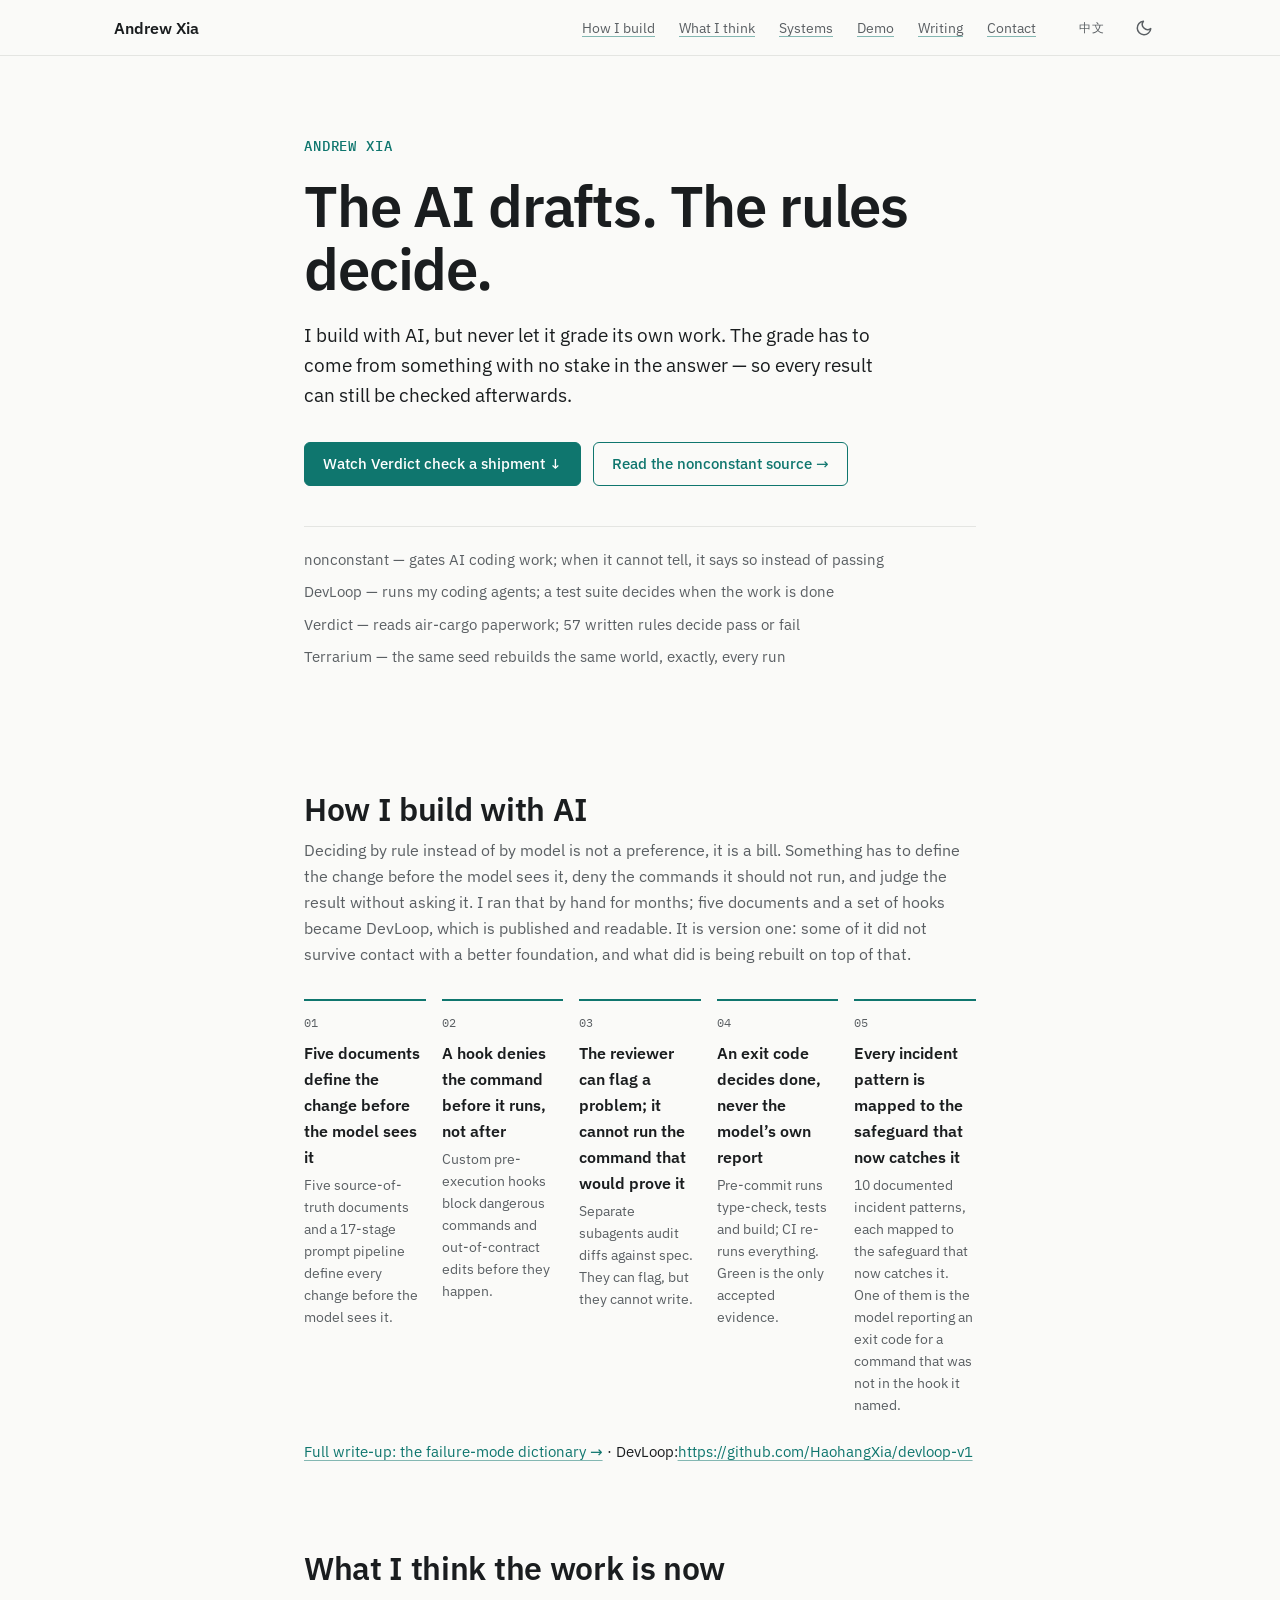
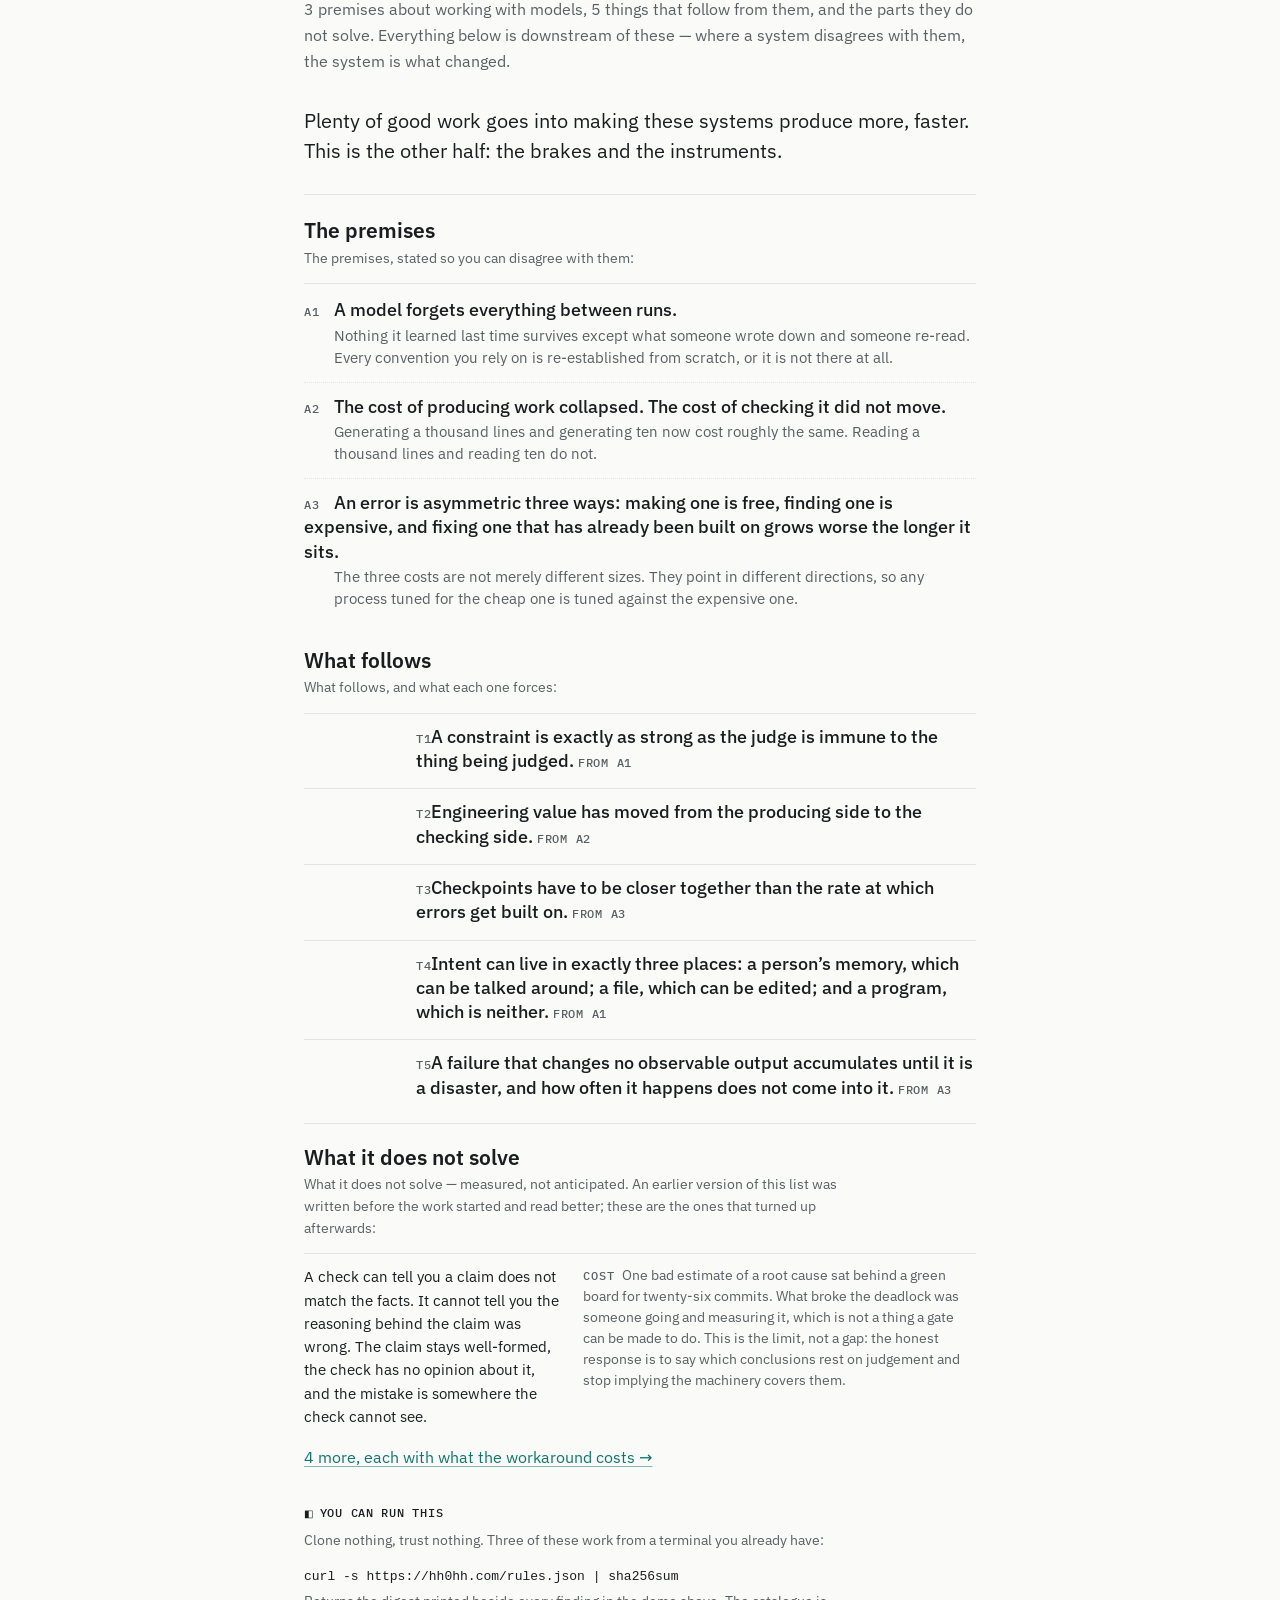
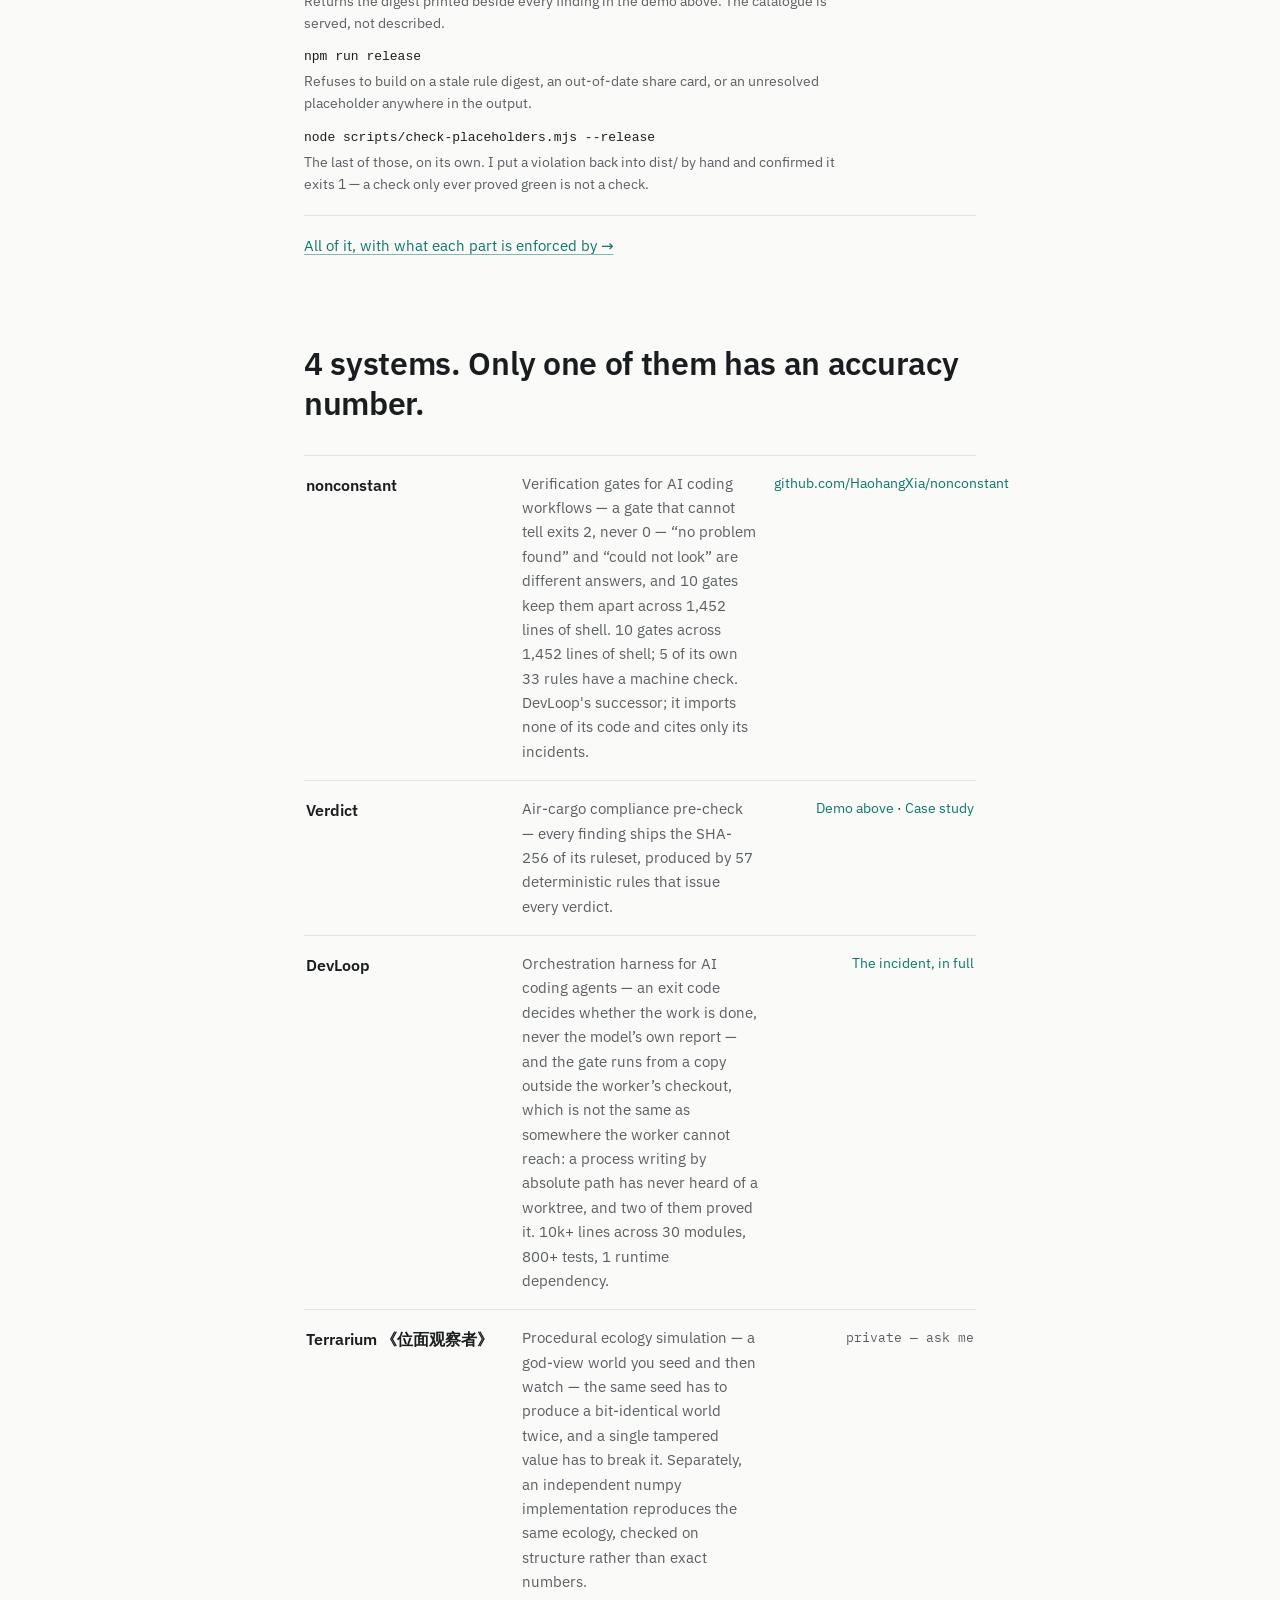
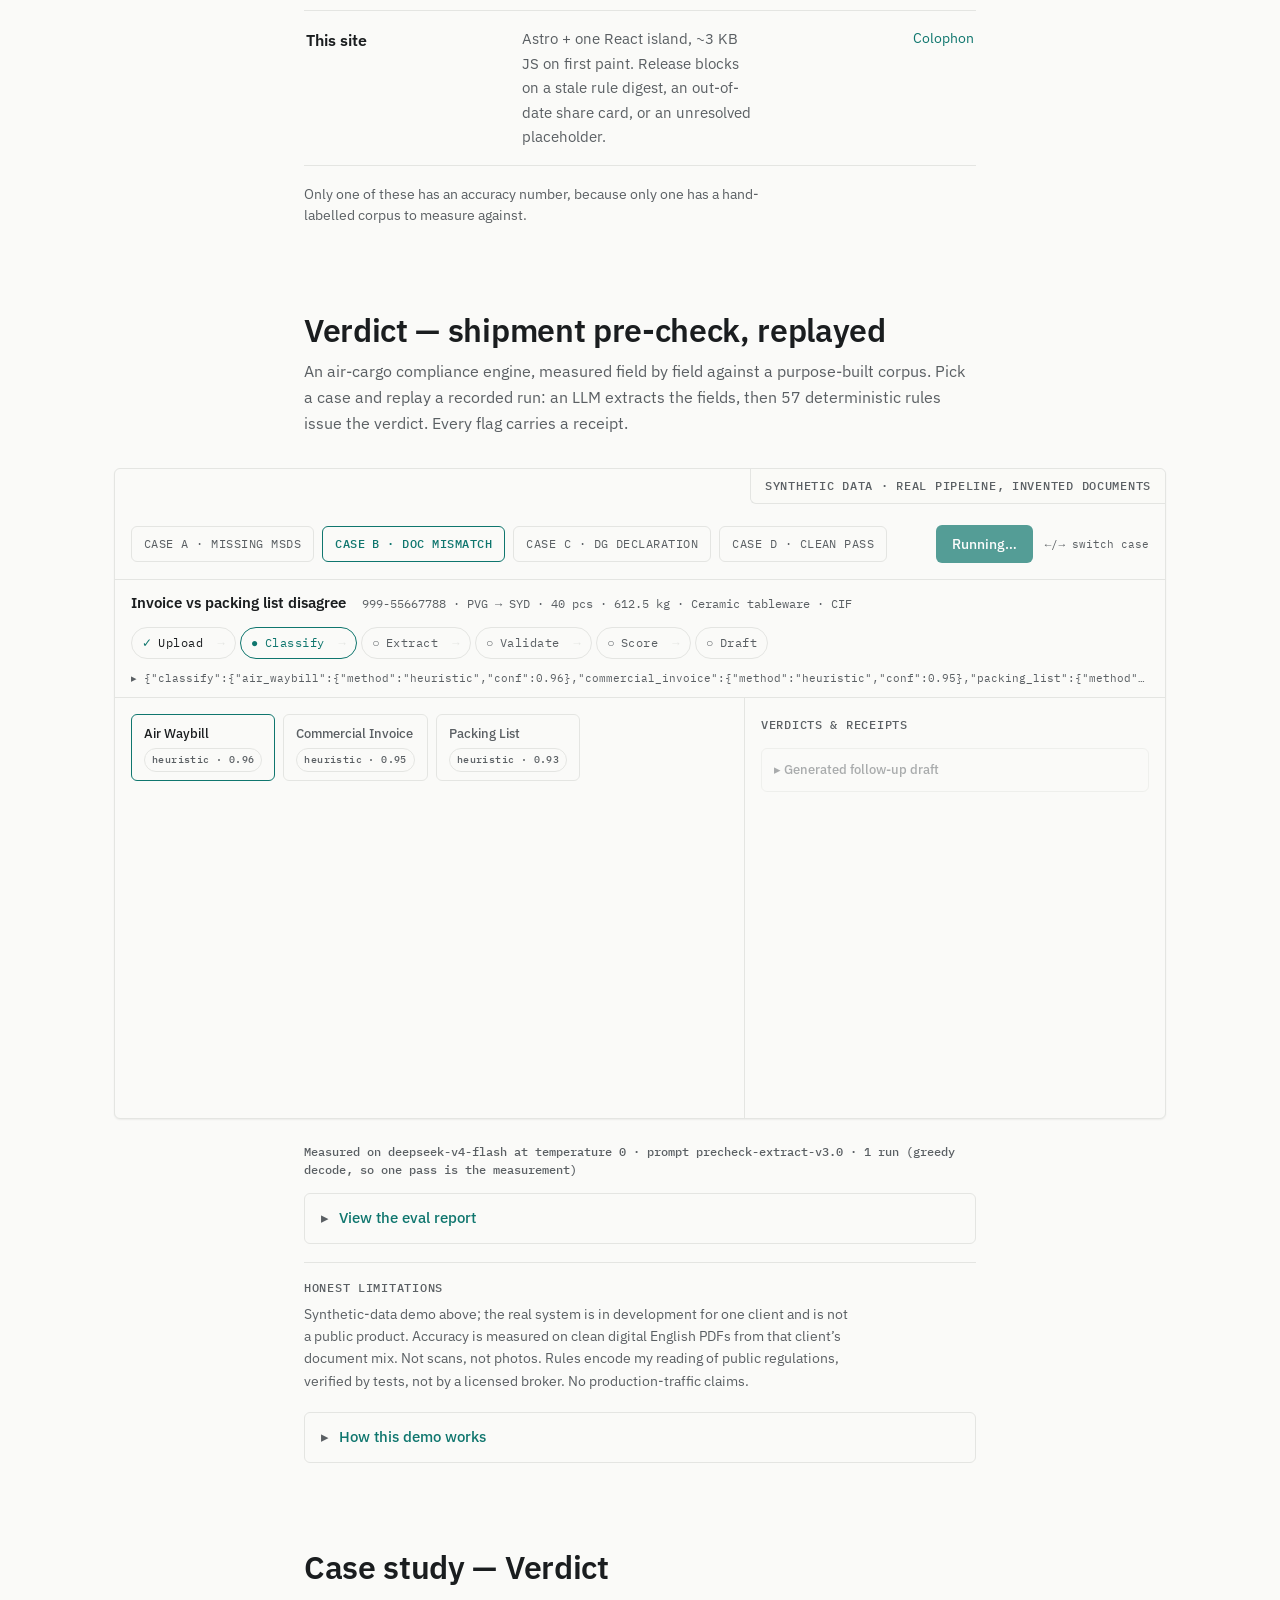
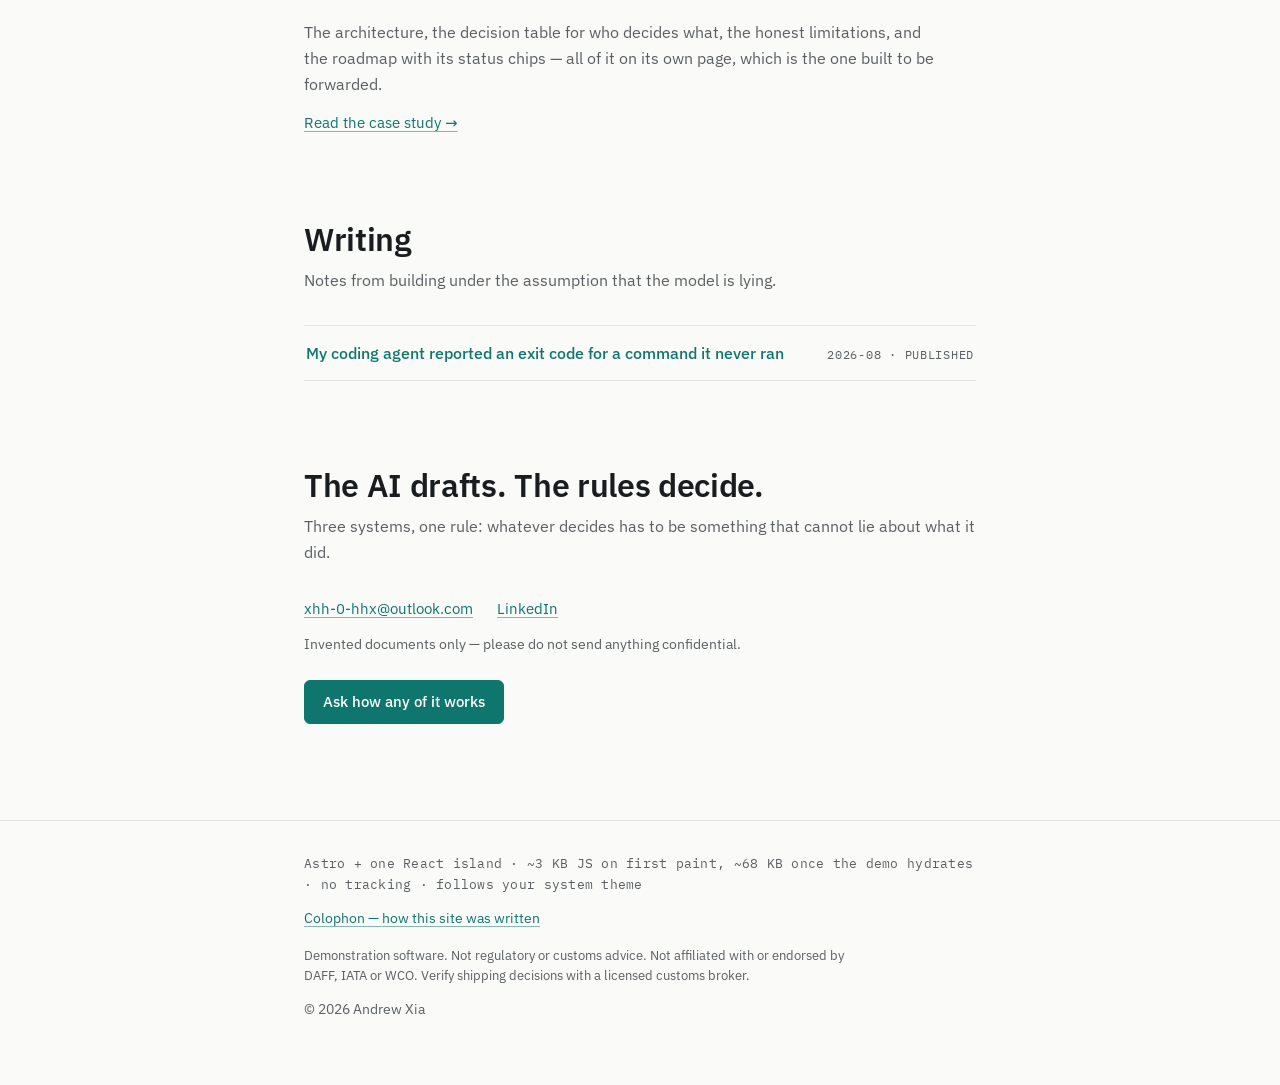
==== commit b4efdafd: "deploy: nonconstant 上站;首屏副标题回到理念层" ====
--- a/index.html
+++ b/index.html
@@ -19,7 +19,7 @@
       })();
     </script><link rel="stylesheet" href="/_astro/case-study.7oMEa3GX.css">
 <link rel="stylesheet" href="/_astro/index.Bs4sG0Vk.css">
-<link rel="stylesheet" href="/_astro/index.B4LxtGWT.css"></head> <body> <a class="skip-link" href="#main">Skip to content</a> <header class="site-nav"> <nav class="nav-inner" aria-label="Primary"> <a class="nav-brand" href="/">Andrew Xia</a> <ul class="nav-links"> <li><a href="/#workflow" data-spy="workflow">How I build</a></li><li><a href="/#principles" data-spy="principles">What I think</a></li><li><a href="/#projects" data-spy="projects">Systems</a></li><li><a href="/#demo" data-spy="demo">Demo</a></li><li><a href="/#writing" data-spy="writing">Writing</a></li><li><a href="/#contact" data-spy="contact">Contact</a></li> </ul> <div class="nav-actions">  <a class="lang-switch mono-label" href="/zh/" hreflang="zh-Hans" lang="zh-Hans" rel="alternate" aria-label="切换到中文" data-lang-switch>中文</a> <button class="theme-toggle" type="button" data-label-dark="Switch to dark theme" data-label-light="Switch to light theme" aria-label="Switch to dark theme"> <svg class="icon-moon" width="18" height="18" viewBox="0 0 24 24" fill="none" stroke="currentColor" stroke-width="2" stroke-linecap="round" stroke-linejoin="round" aria-hidden="true"><path d="M21 12.79A9 9 0 1 1 11.21 3 7 7 0 0 0 21 12.79z"></path></svg> <svg class="icon-sun" width="18" height="18" viewBox="0 0 24 24" fill="none" stroke="currentColor" stroke-width="2" stroke-linecap="round" stroke-linejoin="round" aria-hidden="true"><circle cx="12" cy="12" r="4"></circle><path d="M12 2v2m0 16v2M4.93 4.93l1.41 1.41m11.32 11.32 1.41 1.41M2 12h2m16 0h2M4.93 19.07l1.41-1.41m11.32-11.32 1.41-1.41"></path></svg> </button>  </div> </nav> </header> <script type="module">const s=document.querySelector(".theme-toggle"),o=document.documentElement,c=()=>{if(!s)return;const e=o.getAttribute("data-theme")==="dark"?s.dataset.labelLight:s.dataset.labelDark;e&&s.setAttribute("aria-label",e)};c();s?.addEventListener("click",()=>{const t=o.getAttribute("data-theme")==="dark";t?o.removeAttribute("data-theme"):o.setAttribute("data-theme","dark");try{localStorage.setItem("theme",t?"light":"dark")}catch{}c()});const l=[...document.querySelectorAll(".nav-links a[data-spy]")],u=new Map(l.map(t=>[t.dataset.spy,t])),i=[...document.querySelectorAll("section[data-section]")].filter(t=>u.has(t.id));if(i.length>0&&"IntersectionObserver"in window){const t=r=>{for(const a of l)r!==null&&a.dataset.spy===r?a.setAttribute("aria-current","true"):a.removeAttribute("aria-current")},e=new Set,d=new IntersectionObserver(r=>{for(const n of r)n.isIntersecting?e.add(n.target.id):e.delete(n.target.id);const a=i.find(n=>e.has(n.id));t(a?a.id:null)},{rootMargin:"-56px 0px -55% 0px"});for(const r of i)d.observe(r)}</script>  <main id="main">  <section class="hero"> <div class="container"> <p class="kicker mono-label">Andrew Xia</p> <h1>The AI drafts. The rules decide.</h1> <p class="tagline">I build AI systems whose decisions come from code you can inspect, not from the model — so any answer can be replayed later.</p>  <div class="hero-ctas"> <a class="btn btn-primary" href="#demo">Watch Verdict check a shipment ↓</a> <a class="btn btn-secondary" href="https://github.com/HaohangXia/devloop-v1">Read the DevLoop source →</a> </div> <div class="proof-strip-wrap">  <ul class="proof-strip"> <li>DevLoop — runs my coding agents; a test suite decides when the work is done</li><li>Verdict — reads air-cargo paperwork; 57 written rules decide pass or fail</li><li>Terrarium — the same seed rebuilds the same world, exactly, every run</li> </ul> </div>  </div> </section>  <section id="workflow" data-section data-print-hide> <div class="container"> <div class="section-head"> <h2>How I build with AI</h2> <p class="deck">Deciding by rule instead of by model is not a preference, it is a bill. Something has to define the change before the model sees it, deny the commands it should not run, and judge the result without asking it. I ran that by hand for months; five documents and a set of hooks became DevLoop, which is published and readable. It is version one: some of it did not survive contact with a better foundation, and what did is being rebuilt on top of that.</p> </div> <ol class="workflow-steps"> <li> <strong>Five documents define the change before the model sees it</strong> <p>Five source-of-truth documents and a 17-stage prompt pipeline define every change before the model sees it.</p> </li><li> <strong>A hook denies the command before it runs, not after</strong> <p>Custom pre-execution hooks block dangerous commands and out-of-contract edits before they happen.</p> </li><li> <strong>The reviewer can flag a problem; it cannot run the command that would prove it</strong> <p>Separate subagents audit diffs against spec. They can flag, but they cannot write.</p> </li><li> <strong>An exit code decides done, never the model’s own report</strong> <p>Pre-commit runs type-check, tests and build; CI re-runs everything. Green is the only accepted evidence.</p> </li><li> <strong>Every incident pattern is mapped to the safeguard that now catches it</strong> <p>10 documented incident patterns, each mapped to the safeguard that now catches it. One of them is the model reporting an exit code for a command that was not in the hook it named.</p> </li> </ol>  <p class="workflow-links"> <a href="/writing/exit-code-for-a-command-it-never-ran/">Full write-up: the failure-mode dictionary →</a>  · DevLoop:<a href="https://github.com/HaohangXia/devloop-v1">https://github.com/HaohangXia/devloop-v1</a>  </p> </div> </section> <section id="principles" data-section data-print-hide data-astro-cid-xfs72xng> <div class="container" data-astro-cid-xfs72xng> <div class="section-head" data-astro-cid-xfs72xng> <h2 data-astro-cid-xfs72xng>What I think the work is now</h2> <p class="deck" data-astro-cid-xfs72xng>3 premises about working with models, 5 things that follow from them, and the parts they do not solve. Everything below is downstream of these — where a system disagrees with them, the system is what changed.</p> </div> <p class="stance" data-astro-cid-xfs72xng>Plenty of good work goes into making these systems produce more, faster. This is the other half: the brakes and the instruments.</p>  <div class="derivation" data-astro-cid-xfs72xng> <h3 class="deriv-head" data-astro-cid-xfs72xng>The premises</h3> <p class="block-lead" data-astro-cid-xfs72xng>The premises, stated so you can disagree with them:</p> <ol class="axioms" data-astro-cid-xfs72xng> <li data-astro-cid-xfs72xng> <p class="ax-claim" data-astro-cid-xfs72xng><span class="ax-id mono-label" data-astro-cid-xfs72xng>A1</span>A model forgets everything between runs.</p> <p class="ax-because" data-astro-cid-xfs72xng>Nothing it learned last time survives except what someone wrote down and someone re-read. Every convention you rely on is re-established from scratch, or it is not there at all.</p> </li><li data-astro-cid-xfs72xng> <p class="ax-claim" data-astro-cid-xfs72xng><span class="ax-id mono-label" data-astro-cid-xfs72xng>A2</span>The cost of producing work collapsed. The cost of checking it did not move.</p> <p class="ax-because" data-astro-cid-xfs72xng>Generating a thousand lines and generating ten now cost roughly the same. Reading a thousand lines and reading ten do not.</p> </li><li data-astro-cid-xfs72xng> <p class="ax-claim" data-astro-cid-xfs72xng><span class="ax-id mono-label" data-astro-cid-xfs72xng>A3</span>An error is asymmetric three ways: making one is free, finding one is expensive, and fixing one that has already been built on grows worse the longer it sits.</p> <p class="ax-because" data-astro-cid-xfs72xng>The three costs are not merely different sizes. They point in different directions, so any process tuned for the cheap one is tuned against the expensive one.</p> </li> </ol> <h3 class="deriv-head" data-astro-cid-xfs72xng>What follows</h3> <p class="block-lead" data-astro-cid-xfs72xng>What follows, and what each one forces:</p> <ol class="theorems" data-astro-cid-xfs72xng> <li data-astro-cid-xfs72xng> <p class="ax-claim" data-astro-cid-xfs72xng> <span class="ax-id mono-label" data-astro-cid-xfs72xng>T1</span>A constraint is exactly as strong as the judge is immune to the thing being judged. <span class="ax-from mono-label" data-astro-cid-xfs72xng>from A1</span> </p>  </li><li data-astro-cid-xfs72xng> <p class="ax-claim" data-astro-cid-xfs72xng> <span class="ax-id mono-label" data-astro-cid-xfs72xng>T2</span>Engineering value has moved from the producing side to the checking side. <span class="ax-from mono-label" data-astro-cid-xfs72xng>from A2</span> </p>  </li><li data-astro-cid-xfs72xng> <p class="ax-claim" data-astro-cid-xfs72xng> <span class="ax-id mono-label" data-astro-cid-xfs72xng>T3</span>Checkpoints have to be closer together than the rate at which errors get built on. <span class="ax-from mono-label" data-astro-cid-xfs72xng>from A3</span> </p>  </li><li data-astro-cid-xfs72xng> <p class="ax-claim" data-astro-cid-xfs72xng> <span class="ax-id mono-label" data-astro-cid-xfs72xng>T4</span>Intent can live in exactly three places: a person’s memory, which can be talked around; a file, which can be edited; and a program, which is neither. <span class="ax-from mono-label" data-astro-cid-xfs72xng>from A1</span> </p>  </li><li data-astro-cid-xfs72xng> <p class="ax-claim" data-astro-cid-xfs72xng> <span class="ax-id mono-label" data-astro-cid-xfs72xng>T5</span>A failure that changes no observable output accumulates until it is a disaster, and how often it happens does not come into it. <span class="ax-from mono-label" data-astro-cid-xfs72xng>from A3</span> </p>  </li> </ol>    <div class="not-solved" data-astro-cid-xfs72xng> <h3 class="deriv-head" data-astro-cid-xfs72xng>What it does not solve</h3> <p class="block-lead" data-astro-cid-xfs72xng>What it does not solve — measured, not anticipated. An earlier version of this list was written before the work started and read better; these are the ones that turned up afterwards:</p>  <ul class="ns-list" data-astro-cid-xfs72xng> <li data-astro-cid-xfs72xng> <p class="ns-problem" data-astro-cid-xfs72xng>A check can tell you a claim does not match the facts. It cannot tell you the reasoning behind the claim was wrong. The claim stays well-formed, the check has no opinion about it, and the mistake is somewhere the check cannot see.</p> <p class="ns-cost" data-astro-cid-xfs72xng><span class="ns-cost-label mono-label" data-astro-cid-xfs72xng>COST</span>One bad estimate of a root cause sat behind a green board for twenty-six commits. What broke the deadlock was someone going and measuring it, which is not a thing a gate can be made to do. This is the limit, not a gap: the honest response is to say which conclusions rest on judgement and stop implying the machinery covers them.</p> </li> </ul> <p class="ns-more" data-astro-cid-xfs72xng> <a href="/principles/" data-astro-cid-xfs72xng>4 more, each with what the workaround costs →</a> </p> </div>   </div>  <div class="runnable tier-runnable" data-astro-cid-xfs72xng> <p class="block-label mono-label" data-astro-cid-xfs72xng> <span class="tier-glyph" aria-hidden="true" data-astro-cid-xfs72xng>◧</span>YOU CAN RUN THIS </p> <p class="block-lead" data-astro-cid-xfs72xng>Clone nothing, trust nothing. Three of these work from a terminal you already have:</p> <ul class="check-list" data-astro-cid-xfs72xng> <li data-astro-cid-xfs72xng> <code data-astro-cid-xfs72xng>curl -s https://hh0hh.com/rules.json | sha256sum</code> <span class="check-what" data-astro-cid-xfs72xng>Returns the digest printed beside every finding in the demo above. The catalogue is served, not described.</span> </li><li data-astro-cid-xfs72xng> <code data-astro-cid-xfs72xng>npm run release</code> <span class="check-what" data-astro-cid-xfs72xng>Refuses to build on a stale rule digest, an out-of-date share card, or an unresolved placeholder anywhere in the output.</span> </li><li data-astro-cid-xfs72xng> <code data-astro-cid-xfs72xng>node scripts/check-placeholders.mjs --release</code> <span class="check-what" data-astro-cid-xfs72xng>The last of those, on its own. I put a violation back into dist/ by hand and confirmed it exits 1 — a check only ever proved green is not a check.</span> </li> </ul> </div>   <p class="principles-more" data-astro-cid-xfs72xng> <a href="/principles/" data-astro-cid-xfs72xng>All of it, with what each part is enforced by →</a> </p> </div> </section>   <section id="projects" data-section data-print-hide data-astro-cid-amng4zvp> <div class="container" data-astro-cid-amng4zvp> <div class="section-head" data-astro-cid-amng4zvp> <h2 data-astro-cid-amng4zvp>3 systems. Only one of them has an accuracy number.</h2> </div> <div class="projects-rows" data-astro-cid-amng4zvp> <div class="project-row" data-astro-cid-amng4zvp> <span class="p-name" data-astro-cid-amng4zvp>Verdict</span> <span class="p-line" data-astro-cid-amng4zvp>Air-cargo compliance pre-check — every finding ships the SHA-256 of its ruleset, produced by 57 deterministic rules that issue every verdict.</span> <span class="p-proof" data-astro-cid-amng4zvp> <a href="#demo" data-astro-cid-amng4zvp>Demo above</a> <span aria-hidden="true" data-astro-cid-amng4zvp> · </span><a href="/case-study/" data-astro-cid-amng4zvp>Case study</a>  </span> </div><div class="project-row" data-astro-cid-amng4zvp> <span class="p-name" data-astro-cid-amng4zvp>DevLoop</span> <span class="p-line" data-astro-cid-amng4zvp>Orchestration harness for AI coding agents — an exit code decides whether the work is done, never the model’s own report — and the gate runs from a copy outside the worker’s checkout, which is not the same as somewhere the worker cannot reach: a process writing by absolute path has never heard of a worktree, and two of them proved it. 10k+ lines across 30 modules, 800+ tests, 1 runtime dependency.</span> <span class="p-proof" data-astro-cid-amng4zvp> <a href="/writing/exit-code-for-a-command-it-never-ran/" data-astro-cid-amng4zvp>The incident, in full</a>  </span> </div><div class="project-row" data-astro-cid-amng4zvp> <span class="p-name" data-astro-cid-amng4zvp>Terrarium 《位面观察者》</span> <span class="p-line" data-astro-cid-amng4zvp>Procedural ecology simulation — a god-view world you seed and then watch — the same seed has to produce a bit-identical world twice, and a single tampered value has to break it. Separately, an independent numpy implementation reproduces the same ecology, checked on structure rather than exact numbers.</span> <span class="p-proof" data-astro-cid-amng4zvp> <span class="private-note" data-astro-cid-amng4zvp>private — ask me</span> </span> </div><div class="project-row" data-astro-cid-amng4zvp> <span class="p-name" data-astro-cid-amng4zvp>This site</span> <span class="p-line" data-astro-cid-amng4zvp>Astro + one React island, ~3 KB JS on first paint. Release blocks on a stale rule digest, an out-of-date share card, or an unresolved placeholder.</span> <span class="p-proof" data-astro-cid-amng4zvp> <a href="/colophon/" data-astro-cid-amng4zvp>Colophon</a>  </span> </div> </div> <p class="systems-note" data-astro-cid-amng4zvp>Only one of these has an accuracy number, because only one has a hand-labelled corpus to measure against.</p> </div> </section>  <section id="demo" data-section data-print-hide data-astro-cid-6vk3rcnz> <div class="container section-head" data-astro-cid-6vk3rcnz> <h2 data-astro-cid-6vk3rcnz>Verdict — shipment pre-check, replayed</h2> <p class="deck" data-astro-cid-6vk3rcnz>An air-cargo compliance engine, measured field by field against a purpose-built corpus. Pick a case and replay a recorded run: an LLM extracts the fields, then 57 deterministic rules issue the verdict. Every flag carries a receipt.</p> </div> <div class="container-wide" data-astro-cid-6vk3rcnz> <div class="demo-frame" data-astro-cid-6vk3rcnz> <p class="demo-badge mono-label" data-astro-cid-6vk3rcnz>SYNTHETIC DATA · real pipeline, invented documents</p> <style>astro-island,astro-slot,astro-static-slot{display:contents}</style><script>(()=>{var a=(s,i,o)=>{let r=async()=>{await(await s())()},t=typeof i.value=="object"?i.value:void 0,c={rootMargin:t==null?void 0:t.rootMargin},n=new IntersectionObserver(e=>{for(let l of e)if(l.isIntersecting){n.disconnect(),r();break}},c);for(let e of o.children)n.observe(e)};(self.Astro||(self.Astro={})).visible=a;window.dispatchEvent(new Event("astro:visible"));})();</script><script>(()=>{var A=Object.defineProperty;var g=(i,o,a)=>o in i?A(i,o,{enumerable:!0,configurable:!0,writable:!0,value:a}):i[o]=a;var d=(i,o,a)=>g(i,typeof o!="symbol"?o+"":o,a);{let i={0:t=>m(t),1:t=>a(t),2:t=>new RegExp(t),3:t=>new Date(t),4:t=>new Map(a(t)),5:t=>new Set(a(t)),6:t=>BigInt(t),7:t=>new URL(t),8:t=>new Uint8Array(t),9:t=>new Uint16Array(t),10:t=>new Uint32Array(t),11:t=>1/0*t},o=t=>{let[l,e]=t;return l in i?i[l](e):void 0},a=t=>t.map(o),m=t=>typeof t!="object"||t===null?t:Object.fromEntries(Object.entries(t).map(([l,e])=>[l,o(e)]));class y extends HTMLElement{constructor(){super(...arguments);d(this,"Component");d(this,"hydrator");d(this,"hydrate",async()=>{var b;if(!this.hydrator||!this.isConnected)return;let e=(b=this.parentElement)==null?void 0:b.closest("astro-island[ssr]");if(e){e.addEventListener("astro:hydrate",this.hydrate,{once:!0});return}let c=this.querySelectorAll("astro-slot"),n={},h=this.querySelectorAll("template[data-astro-template]");for(let r of h){let s=r.closest(this.tagName);s!=null&&s.isSameNode(this)&&(n[r.getAttribute("data-astro-template")||"default"]=r.innerHTML,r.remove())}for(let r of c){let s=r.closest(this.tagName);s!=null&&s.isSameNode(this)&&(n[r.getAttribute("name")||"default"]=r.innerHTML)}let p;try{p=this.hasAttribute("props")?m(JSON.parse(this.getAttribute("props"))):{}}catch(r){let s=this.getAttribute("component-url")||"<unknown>",v=this.getAttribute("component-export");throw v&&(s+=` (export ${v})`),console.error(`[hydrate] Error parsing props for component ${s}`,this.getAttribute("props"),r),r}let u;await this.hydrator(this)(this.Component,p,n,{client:this.getAttribute("client")}),this.removeAttribute("ssr"),this.dispatchEvent(new CustomEvent("astro:hydrate"))});d(this,"unmount",()=>{this.isConnected||this.dispatchEvent(new CustomEvent("astro:unmount"))})}disconnectedCallback(){document.removeEventListener("astro:after-swap",this.unmount),document.addEventListener("astro:after-swap",this.unmount,{once:!0})}connectedCallback(){if(!this.hasAttribute("await-children")||document.readyState==="interactive"||document.readyState==="complete")this.childrenConnectedCallback();else{let e=()=>{document.removeEventListener("DOMContentLoaded",e),c.disconnect(),this.childrenConnectedCallback()},c=new MutationObserver(()=>{var n;((n=this.lastChild)==null?void 0:n.nodeType)===Node.COMMENT_NODE&&this.lastChild.nodeValue==="astro:end"&&(this.lastChild.remove(),e())});c.observe(this,{childList:!0}),document.addEventListener("DOMContentLoaded",e)}}async childrenConnectedCallback(){let e=this.getAttribute("before-hydration-url");e&&await import(e),this.start()}async start(){let e=JSON.parse(this.getAttribute("opts")),c=this.getAttribute("client");if(Astro[c]===void 0){window.addEventListener(`astro:${c}`,()=>this.start(),{once:!0});return}try{await Astro[c](async()=>{let n=this.getAttribute("renderer-url"),[h,{default:p}]=await Promise.all([import(this.getAttribute("component-url")),n?import(n):()=>()=>{}]),u=this.getAttribute("component-export")||"default";if(!u.includes("."))this.Component=h[u];else{this.Component=h;for(let f of u.split("."))this.Component=this.Component[f]}return this.hydrator=p,this.hydrate},e,this)}catch(n){console.error(`[astro-island] Error hydrating ${this.getAttribute("component-url")}`,n)}}attributeChangedCallback(){this.hydrate()}}d(y,"observedAttributes",["props"]),customElements.get("astro-island")||customElements.define("astro-island",y)}})();</script><astro-island uid="1g2CeE" prefix="r1" component-url="/_astro/VerdictDemo.D597B04W.js" component-export="default" renderer-url="/_astro/client.nFz3bvDj.js" props="{&quot;mc&quot;:[0,{&quot;skipLink&quot;:[0,&quot;Skip to content&quot;],&quot;derivedFrom&quot;:[0,&quot;from&quot;],&quot;costLabel&quot;:[0,&quot;COST&quot;],&quot;thisSite&quot;:[0,&quot;This site&quot;],&quot;navAriaLabel&quot;:[0,&quot;Primary&quot;],&quot;themeToDark&quot;:[0,&quot;Switch to dark theme&quot;],&quot;themeToLight&quot;:[0,&quot;Switch to light theme&quot;],&quot;backHome&quot;:[0,&quot;← Back to the site&quot;],&quot;switchLanguage&quot;:[0,&quot;中文&quot;],&quot;switchLanguageAria&quot;:[0,&quot;切换到中文&quot;],&quot;demoRegionLabel&quot;:[0,&quot;Verdict demo — guided replay. Use the left and right arrow keys to switch case.&quot;],&quot;caseSelectorLabel&quot;:[0,&quot;Demo case selector&quot;],&quot;pipelineLabel&quot;:[0,&quot;Pipeline stages&quot;],&quot;documentsLabel&quot;:[0,&quot;Documents&quot;],&quot;findingsLabel&quot;:[0,&quot;Findings&quot;],&quot;kbdHint&quot;:[0,&quot;←/→ switch case&quot;],&quot;runningLabel&quot;:[0,&quot;Running…&quot;],&quot;stageAnnouncements&quot;:[1,[[0,&quot;Stage 1 of 6: uploading documents…&quot;],[0,&quot;Stage 2 of 6: classifying documents…&quot;],[0,&quot;Stage 3 of 6: extracting fields…&quot;],[0,&quot;Stage 4 of 6: validating against rules…&quot;],[0,&quot;Stage 5 of 6: scoring risk…&quot;],[0,&quot;Stage 6 of 6: drafting follow-up…&quot;]]],&quot;completeAnnouncement&quot;:[0,&quot;Complete: verdict {status}, {findings} findings.&quot;],&quot;caseArmedAnnouncement&quot;:[0,&quot;{label} selected — ready to run.&quot;],&quot;fieldLinked&quot;:[0,&quot;Highlighted {n} findings citing this field.&quot;],&quot;fieldNotCited&quot;:[0,&quot;No findings cite this field.&quot;],&quot;copyHashLabel&quot;:[0,&quot;Copy full snapshot hash&quot;],&quot;hashCopied&quot;:[0,&quot;Snapshot hash copied&quot;],&quot;copyDraftLabel&quot;:[0,&quot;Copy draft&quot;],&quot;draftCopied&quot;:[0,&quot;Draft copied&quot;],&quot;copyFailed&quot;:[0,&quot;Copy failed — clipboard unavailable&quot;],&quot;lowConfidence&quot;:[0,&quot;low confidence&quot;],&quot;riskLabel&quot;:[0,&quot;risk&quot;],&quot;stepThrough&quot;:[0,&quot;Step through&quot;],&quot;stepPrev&quot;:[0,&quot;Prev&quot;],&quot;stepNext&quot;:[0,&quot;Next&quot;],&quot;stepOf&quot;:[0,&quot;Stage {n} of {total}&quot;],&quot;reducedMotionNote&quot;:[0,&quot;Reduced motion on — final state shown; step through the stages below.&quot;],&quot;replayedTooltip&quot;:[0,&quot;replayed — pre-recorded output of the real pipeline&quot;],&quot;privateAskMe&quot;:[0,&quot;private — ask me&quot;],&quot;statusVerified&quot;:[0,&quot;Status verified {date}&quot;],&quot;devLogPending&quot;:[0,&quot;Dev-log excerpt — pending owner’s real excerpt&quot;]}],&quot;data-astro-cid-6vk3rcnz&quot;:[0,true]}" ssr client="visible" opts="{&quot;name&quot;:&quot;VerdictDemo&quot;,&quot;value&quot;:{&quot;rootMargin&quot;:&quot;200px&quot;}}" await-children><div class="vd" role="group" aria-label="Verdict demo — guided replay. Use the left and right arrow keys to switch case."><div class="vd-top"><div class="vd-cases" role="group" aria-label="Demo case selector"><button type="button" class="vd-case-btn" aria-pressed="false">CASE A · MISSING MSDS</button><button type="button" class="vd-case-btn is-active" aria-pressed="true">CASE B · DOC MISMATCH</button><button type="button" class="vd-case-btn" aria-pressed="false">CASE C · DG DECLARATION</button><button type="button" class="vd-case-btn" aria-pressed="false">CASE D · CLEAN PASS</button></div><div class="vd-runwrap"><button type="button" class="vd-run">Run case</button><span class="vd-kbd" aria-hidden="true">←/→ switch case</span></div></div><div class="vd-shipment"><span class="vd-title">Invoice vs packing list disagree</span><span class="vd-ship-line">999-55667788<!-- --> · <!-- -->PVG<!-- --> → <!-- -->SYD<!-- --> ·<!-- --> <!-- -->40<!-- --> pcs · <!-- -->612.5<!-- --> kg ·<!-- --> <!-- -->Ceramic tableware<!-- --> · <!-- -->CIF</span></div><ol class="vd-pipeline" aria-label="Pipeline stages"><li class="vd-chip is-pending"><span class="vd-chip-mark" aria-hidden="true">○</span>Upload</li><li class="vd-chip is-pending" title="replayed — pre-recorded output of the real pipeline"><span class="vd-chip-mark" aria-hidden="true">○</span>Classify</li><li class="vd-chip is-pending" title="replayed — pre-recorded output of the real pipeline"><span class="vd-chip-mark" aria-hidden="true">○</span>Extract</li><li class="vd-chip is-pending"><span class="vd-chip-mark" aria-hidden="true">○</span>Validate</li><li class="vd-chip is-pending"><span class="vd-chip-mark" aria-hidden="true">○</span>Score</li><li class="vd-chip is-pending"><span class="vd-chip-mark" aria-hidden="true">○</span>Draft</li></ol><div class="vd-tape" aria-hidden="true">▸ <!-- -->{&quot;state&quot;:&quot;idle&quot;,&quot;case&quot;:&quot;case-b&quot;}</div><div class="vd-body"><section class="vd-evidence" aria-label="Findings"><header class="vd-panel-head"><span class="vd-panel-title">Verdicts &amp; receipts</span></header><div class="vd-draft is-waiting"><button type="button" class="vd-draft-toggle" aria-expanded="false" disabled=""><span aria-hidden="true">▸</span> <!-- -->Generated follow-up draft</button></div></section><section class="vd-docs" aria-label="Documents"></section></div><div class="sr-only" aria-live="polite"></div></div><!--astro:end--></astro-island> </div> </div> <div class="container demo-under" data-astro-cid-6vk3rcnz> <p class="mono-label eval-conditions" data-astro-cid-6vk3rcnz>Measured on deepseek-v4-flash at temperature 0 · prompt precheck-extract-v3.0 · 1 run (greedy decode, so one pass is the measurement)</p> <details id="eval" data-astro-cid-6vk3rcnz> <summary data-astro-cid-6vk3rcnz>View the eval report</summary> <div class="details-body" data-astro-cid-6vk3rcnz> <h3 data-astro-cid-6vk3rcnz>Extraction eval — the shipped extractor vs hand-labelled ground truth</h3> <p class="mono-label eval-measured" data-astro-cid-6vk3rcnz>measured 2026-06 · corpus v1</p> <table class="eval-table" data-astro-cid-6vk3rcnz> <tbody data-astro-cid-6vk3rcnz> <tr data-astro-cid-6vk3rcnz> <td class="eval-term" data-astro-cid-6vk3rcnz>Corpus</td> <td data-astro-cid-6vk3rcnz>85 documents · 511 labelled fields · 17 document sets</td> </tr><tr data-astro-cid-6vk3rcnz> <td class="eval-term" data-astro-cid-6vk3rcnz>Strict exact-match accuracy</td> <td data-astro-cid-6vk3rcnz><strong data-astro-cid-6vk3rcnz>96.3%</strong></td> </tr><tr data-astro-cid-6vk3rcnz> <td class="eval-term" data-astro-cid-6vk3rcnz>Semantic accuracy (format/granularity tolerant)</td> <td data-astro-cid-6vk3rcnz><strong data-astro-cid-6vk3rcnz>99.0%</strong></td> </tr><tr data-astro-cid-6vk3rcnz> <td class="eval-term" data-astro-cid-6vk3rcnz>Extraction failures</td> <td data-astro-cid-6vk3rcnz>0 · True misses: 2 — both reproduced by the harness and reviewed field-by-field</td> </tr><tr data-astro-cid-6vk3rcnz> <td class="eval-term" data-astro-cid-6vk3rcnz>Method</td> <td data-astro-cid-6vk3rcnz>Field-by-field diff, strict + lenient matchers; identifiers compared separator-stripped; every mismatch printed for human review</td> </tr><tr data-astro-cid-6vk3rcnz> <td class="eval-term" data-astro-cid-6vk3rcnz>Run conditions</td> <td data-astro-cid-6vk3rcnz>deepseek-v4-flash · temperature 0 · prompt precheck-extract-v3.0 · 1 run</td> </tr> </tbody> </table> <p class="eval-scope" data-astro-cid-6vk3rcnz>Numbers cover clean digital English PDFs, generated for this corpus from hand-authored ground truth — so the truth is exact and the parsing is easy. Scanned or photographed documents, other layouts, and anyone’s actual paperwork are all outside it.</p> </div> </details>  <div class="honest-limits" data-astro-cid-6vk3rcnz> <p class="mono-label limits-label" data-astro-cid-6vk3rcnz>Honest limitations</p> <p class="limits-body" data-astro-cid-6vk3rcnz>Synthetic-data demo above; the real system is in development for one client and is not a public product. Accuracy is measured on clean digital English PDFs from that client’s document mix. Not scans, not photos. Rules encode my reading of public regulations, verified by tests, not by a licensed broker. No production-traffic claims.</p> </div>  <details data-astro-cid-6vk3rcnz> <summary data-astro-cid-6vk3rcnz>How this demo works</summary> <div class="details-body" data-astro-cid-6vk3rcnz> <p data-astro-cid-6vk3rcnz>This demo replays pre-recorded outputs of the real pipeline run against synthetic shipping documents — same extraction schemas, same rule engine, same verdict logic. Nothing here calls a network: no LLM API, no tracking, no data leaving your browser. Document values are invented; rule IDs and thresholds are simplified for display. The full system is still being built for that client; this replay is the honest public slice of what works today.</p> <p class="mono-label demo-recording" data-astro-cid-6vk3rcnz>Demo recording: 2026-06-12 · rule snapshot b439ef74…</p> </div> </details> </div> </section>  <script>
+<link rel="stylesheet" href="/_astro/index.B4LxtGWT.css"></head> <body> <a class="skip-link" href="#main">Skip to content</a> <header class="site-nav"> <nav class="nav-inner" aria-label="Primary"> <a class="nav-brand" href="/">Andrew Xia</a> <ul class="nav-links"> <li><a href="/#workflow" data-spy="workflow">How I build</a></li><li><a href="/#principles" data-spy="principles">What I think</a></li><li><a href="/#projects" data-spy="projects">Systems</a></li><li><a href="/#demo" data-spy="demo">Demo</a></li><li><a href="/#writing" data-spy="writing">Writing</a></li><li><a href="/#contact" data-spy="contact">Contact</a></li> </ul> <div class="nav-actions">  <a class="lang-switch mono-label" href="/zh/" hreflang="zh-Hans" lang="zh-Hans" rel="alternate" aria-label="切换到中文" data-lang-switch>中文</a> <button class="theme-toggle" type="button" data-label-dark="Switch to dark theme" data-label-light="Switch to light theme" aria-label="Switch to dark theme"> <svg class="icon-moon" width="18" height="18" viewBox="0 0 24 24" fill="none" stroke="currentColor" stroke-width="2" stroke-linecap="round" stroke-linejoin="round" aria-hidden="true"><path d="M21 12.79A9 9 0 1 1 11.21 3 7 7 0 0 0 21 12.79z"></path></svg> <svg class="icon-sun" width="18" height="18" viewBox="0 0 24 24" fill="none" stroke="currentColor" stroke-width="2" stroke-linecap="round" stroke-linejoin="round" aria-hidden="true"><circle cx="12" cy="12" r="4"></circle><path d="M12 2v2m0 16v2M4.93 4.93l1.41 1.41m11.32 11.32 1.41 1.41M2 12h2m16 0h2M4.93 19.07l1.41-1.41m11.32-11.32 1.41-1.41"></path></svg> </button>  </div> </nav> </header> <script type="module">const s=document.querySelector(".theme-toggle"),o=document.documentElement,c=()=>{if(!s)return;const e=o.getAttribute("data-theme")==="dark"?s.dataset.labelLight:s.dataset.labelDark;e&&s.setAttribute("aria-label",e)};c();s?.addEventListener("click",()=>{const t=o.getAttribute("data-theme")==="dark";t?o.removeAttribute("data-theme"):o.setAttribute("data-theme","dark");try{localStorage.setItem("theme",t?"light":"dark")}catch{}c()});const l=[...document.querySelectorAll(".nav-links a[data-spy]")],u=new Map(l.map(t=>[t.dataset.spy,t])),i=[...document.querySelectorAll("section[data-section]")].filter(t=>u.has(t.id));if(i.length>0&&"IntersectionObserver"in window){const t=r=>{for(const a of l)r!==null&&a.dataset.spy===r?a.setAttribute("aria-current","true"):a.removeAttribute("aria-current")},e=new Set,d=new IntersectionObserver(r=>{for(const n of r)n.isIntersecting?e.add(n.target.id):e.delete(n.target.id);const a=i.find(n=>e.has(n.id));t(a?a.id:null)},{rootMargin:"-56px 0px -55% 0px"});for(const r of i)d.observe(r)}</script>  <main id="main">  <section class="hero"> <div class="container"> <p class="kicker mono-label">Andrew Xia</p> <h1>The AI drafts. The rules decide.</h1> <p class="tagline">I build with AI, but never let it grade its own work. The grade has to come from something with no stake in the answer — so every result can still be checked afterwards.</p>  <div class="hero-ctas"> <a class="btn btn-primary" href="#demo">Watch Verdict check a shipment ↓</a> <a class="btn btn-secondary" href="https://github.com/HaohangXia/nonconstant">Read the nonconstant source →</a> </div> <div class="proof-strip-wrap">  <ul class="proof-strip"> <li>nonconstant — gates AI coding work; when it cannot tell, it says so instead of passing</li><li>DevLoop — runs my coding agents; a test suite decides when the work is done</li><li>Verdict — reads air-cargo paperwork; 57 written rules decide pass or fail</li><li>Terrarium — the same seed rebuilds the same world, exactly, every run</li> </ul> </div>  </div> </section>  <section id="workflow" data-section data-print-hide> <div class="container"> <div class="section-head"> <h2>How I build with AI</h2> <p class="deck">Deciding by rule instead of by model is not a preference, it is a bill. Something has to define the change before the model sees it, deny the commands it should not run, and judge the result without asking it. I ran that by hand for months; five documents and a set of hooks became DevLoop, which is published and readable. It is version one: some of it did not survive contact with a better foundation, and what did is being rebuilt on top of that.</p> </div> <ol class="workflow-steps"> <li> <strong>Five documents define the change before the model sees it</strong> <p>Five source-of-truth documents and a 17-stage prompt pipeline define every change before the model sees it.</p> </li><li> <strong>A hook denies the command before it runs, not after</strong> <p>Custom pre-execution hooks block dangerous commands and out-of-contract edits before they happen.</p> </li><li> <strong>The reviewer can flag a problem; it cannot run the command that would prove it</strong> <p>Separate subagents audit diffs against spec. They can flag, but they cannot write.</p> </li><li> <strong>An exit code decides done, never the model’s own report</strong> <p>Pre-commit runs type-check, tests and build; CI re-runs everything. Green is the only accepted evidence.</p> </li><li> <strong>Every incident pattern is mapped to the safeguard that now catches it</strong> <p>10 documented incident patterns, each mapped to the safeguard that now catches it. One of them is the model reporting an exit code for a command that was not in the hook it named.</p> </li> </ol>  <p class="workflow-links"> <a href="/writing/exit-code-for-a-command-it-never-ran/">Full write-up: the failure-mode dictionary →</a>  · DevLoop:<a href="https://github.com/HaohangXia/devloop-v1">https://github.com/HaohangXia/devloop-v1</a>  </p> </div> </section> <section id="principles" data-section data-print-hide data-astro-cid-xfs72xng> <div class="container" data-astro-cid-xfs72xng> <div class="section-head" data-astro-cid-xfs72xng> <h2 data-astro-cid-xfs72xng>What I think the work is now</h2> <p class="deck" data-astro-cid-xfs72xng>3 premises about working with models, 5 things that follow from them, and the parts they do not solve. Everything below is downstream of these — where a system disagrees with them, the system is what changed.</p> </div> <p class="stance" data-astro-cid-xfs72xng>Plenty of good work goes into making these systems produce more, faster. This is the other half: the brakes and the instruments.</p>  <div class="derivation" data-astro-cid-xfs72xng> <h3 class="deriv-head" data-astro-cid-xfs72xng>The premises</h3> <p class="block-lead" data-astro-cid-xfs72xng>The premises, stated so you can disagree with them:</p> <ol class="axioms" data-astro-cid-xfs72xng> <li data-astro-cid-xfs72xng> <p class="ax-claim" data-astro-cid-xfs72xng><span class="ax-id mono-label" data-astro-cid-xfs72xng>A1</span>A model forgets everything between runs.</p> <p class="ax-because" data-astro-cid-xfs72xng>Nothing it learned last time survives except what someone wrote down and someone re-read. Every convention you rely on is re-established from scratch, or it is not there at all.</p> </li><li data-astro-cid-xfs72xng> <p class="ax-claim" data-astro-cid-xfs72xng><span class="ax-id mono-label" data-astro-cid-xfs72xng>A2</span>The cost of producing work collapsed. The cost of checking it did not move.</p> <p class="ax-because" data-astro-cid-xfs72xng>Generating a thousand lines and generating ten now cost roughly the same. Reading a thousand lines and reading ten do not.</p> </li><li data-astro-cid-xfs72xng> <p class="ax-claim" data-astro-cid-xfs72xng><span class="ax-id mono-label" data-astro-cid-xfs72xng>A3</span>An error is asymmetric three ways: making one is free, finding one is expensive, and fixing one that has already been built on grows worse the longer it sits.</p> <p class="ax-because" data-astro-cid-xfs72xng>The three costs are not merely different sizes. They point in different directions, so any process tuned for the cheap one is tuned against the expensive one.</p> </li> </ol> <h3 class="deriv-head" data-astro-cid-xfs72xng>What follows</h3> <p class="block-lead" data-astro-cid-xfs72xng>What follows, and what each one forces:</p> <ol class="theorems" data-astro-cid-xfs72xng> <li data-astro-cid-xfs72xng> <p class="ax-claim" data-astro-cid-xfs72xng> <span class="ax-id mono-label" data-astro-cid-xfs72xng>T1</span>A constraint is exactly as strong as the judge is immune to the thing being judged. <span class="ax-from mono-label" data-astro-cid-xfs72xng>from A1</span> </p>  </li><li data-astro-cid-xfs72xng> <p class="ax-claim" data-astro-cid-xfs72xng> <span class="ax-id mono-label" data-astro-cid-xfs72xng>T2</span>Engineering value has moved from the producing side to the checking side. <span class="ax-from mono-label" data-astro-cid-xfs72xng>from A2</span> </p>  </li><li data-astro-cid-xfs72xng> <p class="ax-claim" data-astro-cid-xfs72xng> <span class="ax-id mono-label" data-astro-cid-xfs72xng>T3</span>Checkpoints have to be closer together than the rate at which errors get built on. <span class="ax-from mono-label" data-astro-cid-xfs72xng>from A3</span> </p>  </li><li data-astro-cid-xfs72xng> <p class="ax-claim" data-astro-cid-xfs72xng> <span class="ax-id mono-label" data-astro-cid-xfs72xng>T4</span>Intent can live in exactly three places: a person’s memory, which can be talked around; a file, which can be edited; and a program, which is neither. <span class="ax-from mono-label" data-astro-cid-xfs72xng>from A1</span> </p>  </li><li data-astro-cid-xfs72xng> <p class="ax-claim" data-astro-cid-xfs72xng> <span class="ax-id mono-label" data-astro-cid-xfs72xng>T5</span>A failure that changes no observable output accumulates until it is a disaster, and how often it happens does not come into it. <span class="ax-from mono-label" data-astro-cid-xfs72xng>from A3</span> </p>  </li> </ol>    <div class="not-solved" data-astro-cid-xfs72xng> <h3 class="deriv-head" data-astro-cid-xfs72xng>What it does not solve</h3> <p class="block-lead" data-astro-cid-xfs72xng>What it does not solve — measured, not anticipated. An earlier version of this list was written before the work started and read better; these are the ones that turned up afterwards:</p>  <ul class="ns-list" data-astro-cid-xfs72xng> <li data-astro-cid-xfs72xng> <p class="ns-problem" data-astro-cid-xfs72xng>A check can tell you a claim does not match the facts. It cannot tell you the reasoning behind the claim was wrong. The claim stays well-formed, the check has no opinion about it, and the mistake is somewhere the check cannot see.</p> <p class="ns-cost" data-astro-cid-xfs72xng><span class="ns-cost-label mono-label" data-astro-cid-xfs72xng>COST</span>One bad estimate of a root cause sat behind a green board for twenty-six commits. What broke the deadlock was someone going and measuring it, which is not a thing a gate can be made to do. This is the limit, not a gap: the honest response is to say which conclusions rest on judgement and stop implying the machinery covers them.</p> </li> </ul> <p class="ns-more" data-astro-cid-xfs72xng> <a href="/principles/" data-astro-cid-xfs72xng>4 more, each with what the workaround costs →</a> </p> </div>   </div>  <div class="runnable tier-runnable" data-astro-cid-xfs72xng> <p class="block-label mono-label" data-astro-cid-xfs72xng> <span class="tier-glyph" aria-hidden="true" data-astro-cid-xfs72xng>◧</span>YOU CAN RUN THIS </p> <p class="block-lead" data-astro-cid-xfs72xng>Clone nothing, trust nothing. Three of these work from a terminal you already have:</p> <ul class="check-list" data-astro-cid-xfs72xng> <li data-astro-cid-xfs72xng> <code data-astro-cid-xfs72xng>curl -s https://hh0hh.com/rules.json | sha256sum</code> <span class="check-what" data-astro-cid-xfs72xng>Returns the digest printed beside every finding in the demo above. The catalogue is served, not described.</span> </li><li data-astro-cid-xfs72xng> <code data-astro-cid-xfs72xng>npm run release</code> <span class="check-what" data-astro-cid-xfs72xng>Refuses to build on a stale rule digest, an out-of-date share card, or an unresolved placeholder anywhere in the output.</span> </li><li data-astro-cid-xfs72xng> <code data-astro-cid-xfs72xng>node scripts/check-placeholders.mjs --release</code> <span class="check-what" data-astro-cid-xfs72xng>The last of those, on its own. I put a violation back into dist/ by hand and confirmed it exits 1 — a check only ever proved green is not a check.</span> </li> </ul> </div>   <p class="principles-more" data-astro-cid-xfs72xng> <a href="/principles/" data-astro-cid-xfs72xng>All of it, with what each part is enforced by →</a> </p> </div> </section>   <section id="projects" data-section data-print-hide data-astro-cid-amng4zvp> <div class="container" data-astro-cid-amng4zvp> <div class="section-head" data-astro-cid-amng4zvp> <h2 data-astro-cid-amng4zvp>4 systems. Only one of them has an accuracy number.</h2> </div> <div class="projects-rows" data-astro-cid-amng4zvp> <div class="project-row" data-astro-cid-amng4zvp> <span class="p-name" data-astro-cid-amng4zvp>nonconstant</span> <span class="p-line" data-astro-cid-amng4zvp>Verification gates for AI coding workflows — a gate that cannot tell exits 2, never 0 — “no problem found” and “could not look” are different answers, and 10 gates keep them apart across 1,452 lines of shell. 10 gates across 1,452 lines of shell; 5 of its own 33 rules have a machine check. DevLoop&#39;s successor; it imports none of its code and cites only its incidents.</span> <span class="p-proof" data-astro-cid-amng4zvp> <a href="https://github.com/HaohangXia/nonconstant" rel="noopener" data-astro-cid-amng4zvp>github.com/HaohangXia/nonconstant</a> </span> </div><div class="project-row" data-astro-cid-amng4zvp> <span class="p-name" data-astro-cid-amng4zvp>Verdict</span> <span class="p-line" data-astro-cid-amng4zvp>Air-cargo compliance pre-check — every finding ships the SHA-256 of its ruleset, produced by 57 deterministic rules that issue every verdict.</span> <span class="p-proof" data-astro-cid-amng4zvp> <a href="#demo" data-astro-cid-amng4zvp>Demo above</a> <span aria-hidden="true" data-astro-cid-amng4zvp> · </span><a href="/case-study/" data-astro-cid-amng4zvp>Case study</a>  </span> </div><div class="project-row" data-astro-cid-amng4zvp> <span class="p-name" data-astro-cid-amng4zvp>DevLoop</span> <span class="p-line" data-astro-cid-amng4zvp>Orchestration harness for AI coding agents — an exit code decides whether the work is done, never the model’s own report — and the gate runs from a copy outside the worker’s checkout, which is not the same as somewhere the worker cannot reach: a process writing by absolute path has never heard of a worktree, and two of them proved it. 10k+ lines across 30 modules, 800+ tests, 1 runtime dependency.</span> <span class="p-proof" data-astro-cid-amng4zvp> <a href="/writing/exit-code-for-a-command-it-never-ran/" data-astro-cid-amng4zvp>The incident, in full</a>  </span> </div><div class="project-row" data-astro-cid-amng4zvp> <span class="p-name" data-astro-cid-amng4zvp>Terrarium 《位面观察者》</span> <span class="p-line" data-astro-cid-amng4zvp>Procedural ecology simulation — a god-view world you seed and then watch — the same seed has to produce a bit-identical world twice, and a single tampered value has to break it. Separately, an independent numpy implementation reproduces the same ecology, checked on structure rather than exact numbers.</span> <span class="p-proof" data-astro-cid-amng4zvp> <span class="private-note" data-astro-cid-amng4zvp>private — ask me</span> </span> </div><div class="project-row" data-astro-cid-amng4zvp> <span class="p-name" data-astro-cid-amng4zvp>This site</span> <span class="p-line" data-astro-cid-amng4zvp>Astro + one React island, ~3 KB JS on first paint. Release blocks on a stale rule digest, an out-of-date share card, or an unresolved placeholder.</span> <span class="p-proof" data-astro-cid-amng4zvp> <a href="/colophon/" data-astro-cid-amng4zvp>Colophon</a>  </span> </div> </div> <p class="systems-note" data-astro-cid-amng4zvp>Only one of these has an accuracy number, because only one has a hand-labelled corpus to measure against.</p> </div> </section>  <section id="demo" data-section data-print-hide data-astro-cid-6vk3rcnz> <div class="container section-head" data-astro-cid-6vk3rcnz> <h2 data-astro-cid-6vk3rcnz>Verdict — shipment pre-check, replayed</h2> <p class="deck" data-astro-cid-6vk3rcnz>An air-cargo compliance engine, measured field by field against a purpose-built corpus. Pick a case and replay a recorded run: an LLM extracts the fields, then 57 deterministic rules issue the verdict. Every flag carries a receipt.</p> </div> <div class="container-wide" data-astro-cid-6vk3rcnz> <div class="demo-frame" data-astro-cid-6vk3rcnz> <p class="demo-badge mono-label" data-astro-cid-6vk3rcnz>SYNTHETIC DATA · real pipeline, invented documents</p> <style>astro-island,astro-slot,astro-static-slot{display:contents}</style><script>(()=>{var a=(s,i,o)=>{let r=async()=>{await(await s())()},t=typeof i.value=="object"?i.value:void 0,c={rootMargin:t==null?void 0:t.rootMargin},n=new IntersectionObserver(e=>{for(let l of e)if(l.isIntersecting){n.disconnect(),r();break}},c);for(let e of o.children)n.observe(e)};(self.Astro||(self.Astro={})).visible=a;window.dispatchEvent(new Event("astro:visible"));})();</script><script>(()=>{var A=Object.defineProperty;var g=(i,o,a)=>o in i?A(i,o,{enumerable:!0,configurable:!0,writable:!0,value:a}):i[o]=a;var d=(i,o,a)=>g(i,typeof o!="symbol"?o+"":o,a);{let i={0:t=>m(t),1:t=>a(t),2:t=>new RegExp(t),3:t=>new Date(t),4:t=>new Map(a(t)),5:t=>new Set(a(t)),6:t=>BigInt(t),7:t=>new URL(t),8:t=>new Uint8Array(t),9:t=>new Uint16Array(t),10:t=>new Uint32Array(t),11:t=>1/0*t},o=t=>{let[l,e]=t;return l in i?i[l](e):void 0},a=t=>t.map(o),m=t=>typeof t!="object"||t===null?t:Object.fromEntries(Object.entries(t).map(([l,e])=>[l,o(e)]));class y extends HTMLElement{constructor(){super(...arguments);d(this,"Component");d(this,"hydrator");d(this,"hydrate",async()=>{var b;if(!this.hydrator||!this.isConnected)return;let e=(b=this.parentElement)==null?void 0:b.closest("astro-island[ssr]");if(e){e.addEventListener("astro:hydrate",this.hydrate,{once:!0});return}let c=this.querySelectorAll("astro-slot"),n={},h=this.querySelectorAll("template[data-astro-template]");for(let r of h){let s=r.closest(this.tagName);s!=null&&s.isSameNode(this)&&(n[r.getAttribute("data-astro-template")||"default"]=r.innerHTML,r.remove())}for(let r of c){let s=r.closest(this.tagName);s!=null&&s.isSameNode(this)&&(n[r.getAttribute("name")||"default"]=r.innerHTML)}let p;try{p=this.hasAttribute("props")?m(JSON.parse(this.getAttribute("props"))):{}}catch(r){let s=this.getAttribute("component-url")||"<unknown>",v=this.getAttribute("component-export");throw v&&(s+=` (export ${v})`),console.error(`[hydrate] Error parsing props for component ${s}`,this.getAttribute("props"),r),r}let u;await this.hydrator(this)(this.Component,p,n,{client:this.getAttribute("client")}),this.removeAttribute("ssr"),this.dispatchEvent(new CustomEvent("astro:hydrate"))});d(this,"unmount",()=>{this.isConnected||this.dispatchEvent(new CustomEvent("astro:unmount"))})}disconnectedCallback(){document.removeEventListener("astro:after-swap",this.unmount),document.addEventListener("astro:after-swap",this.unmount,{once:!0})}connectedCallback(){if(!this.hasAttribute("await-children")||document.readyState==="interactive"||document.readyState==="complete")this.childrenConnectedCallback();else{let e=()=>{document.removeEventListener("DOMContentLoaded",e),c.disconnect(),this.childrenConnectedCallback()},c=new MutationObserver(()=>{var n;((n=this.lastChild)==null?void 0:n.nodeType)===Node.COMMENT_NODE&&this.lastChild.nodeValue==="astro:end"&&(this.lastChild.remove(),e())});c.observe(this,{childList:!0}),document.addEventListener("DOMContentLoaded",e)}}async childrenConnectedCallback(){let e=this.getAttribute("before-hydration-url");e&&await import(e),this.start()}async start(){let e=JSON.parse(this.getAttribute("opts")),c=this.getAttribute("client");if(Astro[c]===void 0){window.addEventListener(`astro:${c}`,()=>this.start(),{once:!0});return}try{await Astro[c](async()=>{let n=this.getAttribute("renderer-url"),[h,{default:p}]=await Promise.all([import(this.getAttribute("component-url")),n?import(n):()=>()=>{}]),u=this.getAttribute("component-export")||"default";if(!u.includes("."))this.Component=h[u];else{this.Component=h;for(let f of u.split("."))this.Component=this.Component[f]}return this.hydrator=p,this.hydrate},e,this)}catch(n){console.error(`[astro-island] Error hydrating ${this.getAttribute("component-url")}`,n)}}attributeChangedCallback(){this.hydrate()}}d(y,"observedAttributes",["props"]),customElements.get("astro-island")||customElements.define("astro-island",y)}})();</script><astro-island uid="1g2CeE" prefix="r1" component-url="/_astro/VerdictDemo.D597B04W.js" component-export="default" renderer-url="/_astro/client.nFz3bvDj.js" props="{&quot;mc&quot;:[0,{&quot;skipLink&quot;:[0,&quot;Skip to content&quot;],&quot;derivedFrom&quot;:[0,&quot;from&quot;],&quot;costLabel&quot;:[0,&quot;COST&quot;],&quot;thisSite&quot;:[0,&quot;This site&quot;],&quot;navAriaLabel&quot;:[0,&quot;Primary&quot;],&quot;themeToDark&quot;:[0,&quot;Switch to dark theme&quot;],&quot;themeToLight&quot;:[0,&quot;Switch to light theme&quot;],&quot;backHome&quot;:[0,&quot;← Back to the site&quot;],&quot;switchLanguage&quot;:[0,&quot;中文&quot;],&quot;switchLanguageAria&quot;:[0,&quot;切换到中文&quot;],&quot;demoRegionLabel&quot;:[0,&quot;Verdict demo — guided replay. Use the left and right arrow keys to switch case.&quot;],&quot;caseSelectorLabel&quot;:[0,&quot;Demo case selector&quot;],&quot;pipelineLabel&quot;:[0,&quot;Pipeline stages&quot;],&quot;documentsLabel&quot;:[0,&quot;Documents&quot;],&quot;findingsLabel&quot;:[0,&quot;Findings&quot;],&quot;kbdHint&quot;:[0,&quot;←/→ switch case&quot;],&quot;runningLabel&quot;:[0,&quot;Running…&quot;],&quot;stageAnnouncements&quot;:[1,[[0,&quot;Stage 1 of 6: uploading documents…&quot;],[0,&quot;Stage 2 of 6: classifying documents…&quot;],[0,&quot;Stage 3 of 6: extracting fields…&quot;],[0,&quot;Stage 4 of 6: validating against rules…&quot;],[0,&quot;Stage 5 of 6: scoring risk…&quot;],[0,&quot;Stage 6 of 6: drafting follow-up…&quot;]]],&quot;completeAnnouncement&quot;:[0,&quot;Complete: verdict {status}, {findings} findings.&quot;],&quot;caseArmedAnnouncement&quot;:[0,&quot;{label} selected — ready to run.&quot;],&quot;fieldLinked&quot;:[0,&quot;Highlighted {n} findings citing this field.&quot;],&quot;fieldNotCited&quot;:[0,&quot;No findings cite this field.&quot;],&quot;copyHashLabel&quot;:[0,&quot;Copy full snapshot hash&quot;],&quot;hashCopied&quot;:[0,&quot;Snapshot hash copied&quot;],&quot;copyDraftLabel&quot;:[0,&quot;Copy draft&quot;],&quot;draftCopied&quot;:[0,&quot;Draft copied&quot;],&quot;copyFailed&quot;:[0,&quot;Copy failed — clipboard unavailable&quot;],&quot;lowConfidence&quot;:[0,&quot;low confidence&quot;],&quot;riskLabel&quot;:[0,&quot;risk&quot;],&quot;stepThrough&quot;:[0,&quot;Step through&quot;],&quot;stepPrev&quot;:[0,&quot;Prev&quot;],&quot;stepNext&quot;:[0,&quot;Next&quot;],&quot;stepOf&quot;:[0,&quot;Stage {n} of {total}&quot;],&quot;reducedMotionNote&quot;:[0,&quot;Reduced motion on — final state shown; step through the stages below.&quot;],&quot;replayedTooltip&quot;:[0,&quot;replayed — pre-recorded output of the real pipeline&quot;],&quot;privateAskMe&quot;:[0,&quot;private — ask me&quot;],&quot;statusVerified&quot;:[0,&quot;Status verified {date}&quot;],&quot;devLogPending&quot;:[0,&quot;Dev-log excerpt — pending owner’s real excerpt&quot;]}],&quot;data-astro-cid-6vk3rcnz&quot;:[0,true]}" ssr client="visible" opts="{&quot;name&quot;:&quot;VerdictDemo&quot;,&quot;value&quot;:{&quot;rootMargin&quot;:&quot;200px&quot;}}" await-children><div class="vd" role="group" aria-label="Verdict demo — guided replay. Use the left and right arrow keys to switch case."><div class="vd-top"><div class="vd-cases" role="group" aria-label="Demo case selector"><button type="button" class="vd-case-btn" aria-pressed="false">CASE A · MISSING MSDS</button><button type="button" class="vd-case-btn is-active" aria-pressed="true">CASE B · DOC MISMATCH</button><button type="button" class="vd-case-btn" aria-pressed="false">CASE C · DG DECLARATION</button><button type="button" class="vd-case-btn" aria-pressed="false">CASE D · CLEAN PASS</button></div><div class="vd-runwrap"><button type="button" class="vd-run">Run case</button><span class="vd-kbd" aria-hidden="true">←/→ switch case</span></div></div><div class="vd-shipment"><span class="vd-title">Invoice vs packing list disagree</span><span class="vd-ship-line">999-55667788<!-- --> · <!-- -->PVG<!-- --> → <!-- -->SYD<!-- --> ·<!-- --> <!-- -->40<!-- --> pcs · <!-- -->612.5<!-- --> kg ·<!-- --> <!-- -->Ceramic tableware<!-- --> · <!-- -->CIF</span></div><ol class="vd-pipeline" aria-label="Pipeline stages"><li class="vd-chip is-pending"><span class="vd-chip-mark" aria-hidden="true">○</span>Upload</li><li class="vd-chip is-pending" title="replayed — pre-recorded output of the real pipeline"><span class="vd-chip-mark" aria-hidden="true">○</span>Classify</li><li class="vd-chip is-pending" title="replayed — pre-recorded output of the real pipeline"><span class="vd-chip-mark" aria-hidden="true">○</span>Extract</li><li class="vd-chip is-pending"><span class="vd-chip-mark" aria-hidden="true">○</span>Validate</li><li class="vd-chip is-pending"><span class="vd-chip-mark" aria-hidden="true">○</span>Score</li><li class="vd-chip is-pending"><span class="vd-chip-mark" aria-hidden="true">○</span>Draft</li></ol><div class="vd-tape" aria-hidden="true">▸ <!-- -->{&quot;state&quot;:&quot;idle&quot;,&quot;case&quot;:&quot;case-b&quot;}</div><div class="vd-body"><section class="vd-evidence" aria-label="Findings"><header class="vd-panel-head"><span class="vd-panel-title">Verdicts &amp; receipts</span></header><div class="vd-draft is-waiting"><button type="button" class="vd-draft-toggle" aria-expanded="false" disabled=""><span aria-hidden="true">▸</span> <!-- -->Generated follow-up draft</button></div></section><section class="vd-docs" aria-label="Documents"></section></div><div class="sr-only" aria-live="polite"></div></div><!--astro:end--></astro-island> </div> </div> <div class="container demo-under" data-astro-cid-6vk3rcnz> <p class="mono-label eval-conditions" data-astro-cid-6vk3rcnz>Measured on deepseek-v4-flash at temperature 0 · prompt precheck-extract-v3.0 · 1 run (greedy decode, so one pass is the measurement)</p> <details id="eval" data-astro-cid-6vk3rcnz> <summary data-astro-cid-6vk3rcnz>View the eval report</summary> <div class="details-body" data-astro-cid-6vk3rcnz> <h3 data-astro-cid-6vk3rcnz>Extraction eval — the shipped extractor vs hand-labelled ground truth</h3> <p class="mono-label eval-measured" data-astro-cid-6vk3rcnz>measured 2026-06 · corpus v1</p> <table class="eval-table" data-astro-cid-6vk3rcnz> <tbody data-astro-cid-6vk3rcnz> <tr data-astro-cid-6vk3rcnz> <td class="eval-term" data-astro-cid-6vk3rcnz>Corpus</td> <td data-astro-cid-6vk3rcnz>85 documents · 511 labelled fields · 17 document sets</td> </tr><tr data-astro-cid-6vk3rcnz> <td class="eval-term" data-astro-cid-6vk3rcnz>Strict exact-match accuracy</td> <td data-astro-cid-6vk3rcnz><strong data-astro-cid-6vk3rcnz>96.3%</strong></td> </tr><tr data-astro-cid-6vk3rcnz> <td class="eval-term" data-astro-cid-6vk3rcnz>Semantic accuracy (format/granularity tolerant)</td> <td data-astro-cid-6vk3rcnz><strong data-astro-cid-6vk3rcnz>99.0%</strong></td> </tr><tr data-astro-cid-6vk3rcnz> <td class="eval-term" data-astro-cid-6vk3rcnz>Extraction failures</td> <td data-astro-cid-6vk3rcnz>0 · True misses: 2 — both reproduced by the harness and reviewed field-by-field</td> </tr><tr data-astro-cid-6vk3rcnz> <td class="eval-term" data-astro-cid-6vk3rcnz>Method</td> <td data-astro-cid-6vk3rcnz>Field-by-field diff, strict + lenient matchers; identifiers compared separator-stripped; every mismatch printed for human review</td> </tr><tr data-astro-cid-6vk3rcnz> <td class="eval-term" data-astro-cid-6vk3rcnz>Run conditions</td> <td data-astro-cid-6vk3rcnz>deepseek-v4-flash · temperature 0 · prompt precheck-extract-v3.0 · 1 run</td> </tr> </tbody> </table> <p class="eval-scope" data-astro-cid-6vk3rcnz>Numbers cover clean digital English PDFs, generated for this corpus from hand-authored ground truth — so the truth is exact and the parsing is easy. Scanned or photographed documents, other layouts, and anyone’s actual paperwork are all outside it.</p> </div> </details>  <div class="honest-limits" data-astro-cid-6vk3rcnz> <p class="mono-label limits-label" data-astro-cid-6vk3rcnz>Honest limitations</p> <p class="limits-body" data-astro-cid-6vk3rcnz>Synthetic-data demo above; the real system is in development for one client and is not a public product. Accuracy is measured on clean digital English PDFs from that client’s document mix. Not scans, not photos. Rules encode my reading of public regulations, verified by tests, not by a licensed broker. No production-traffic claims.</p> </div>  <details data-astro-cid-6vk3rcnz> <summary data-astro-cid-6vk3rcnz>How this demo works</summary> <div class="details-body" data-astro-cid-6vk3rcnz> <p data-astro-cid-6vk3rcnz>This demo replays pre-recorded outputs of the real pipeline run against synthetic shipping documents — same extraction schemas, same rule engine, same verdict logic. Nothing here calls a network: no LLM API, no tracking, no data leaving your browser. Document values are invented; rule IDs and thresholds are simplified for display. The full system is still being built for that client; this replay is the honest public slice of what works today.</p> <p class="mono-label demo-recording" data-astro-cid-6vk3rcnz>Demo recording: 2026-06-12 · rule snapshot b439ef74…</p> </div> </details> </div> </section>  <script>
   // Auto-open the eval report when deep-linked (e.g. from an external #eval link).
   (function () {
     var d = document.getElementById('eval');
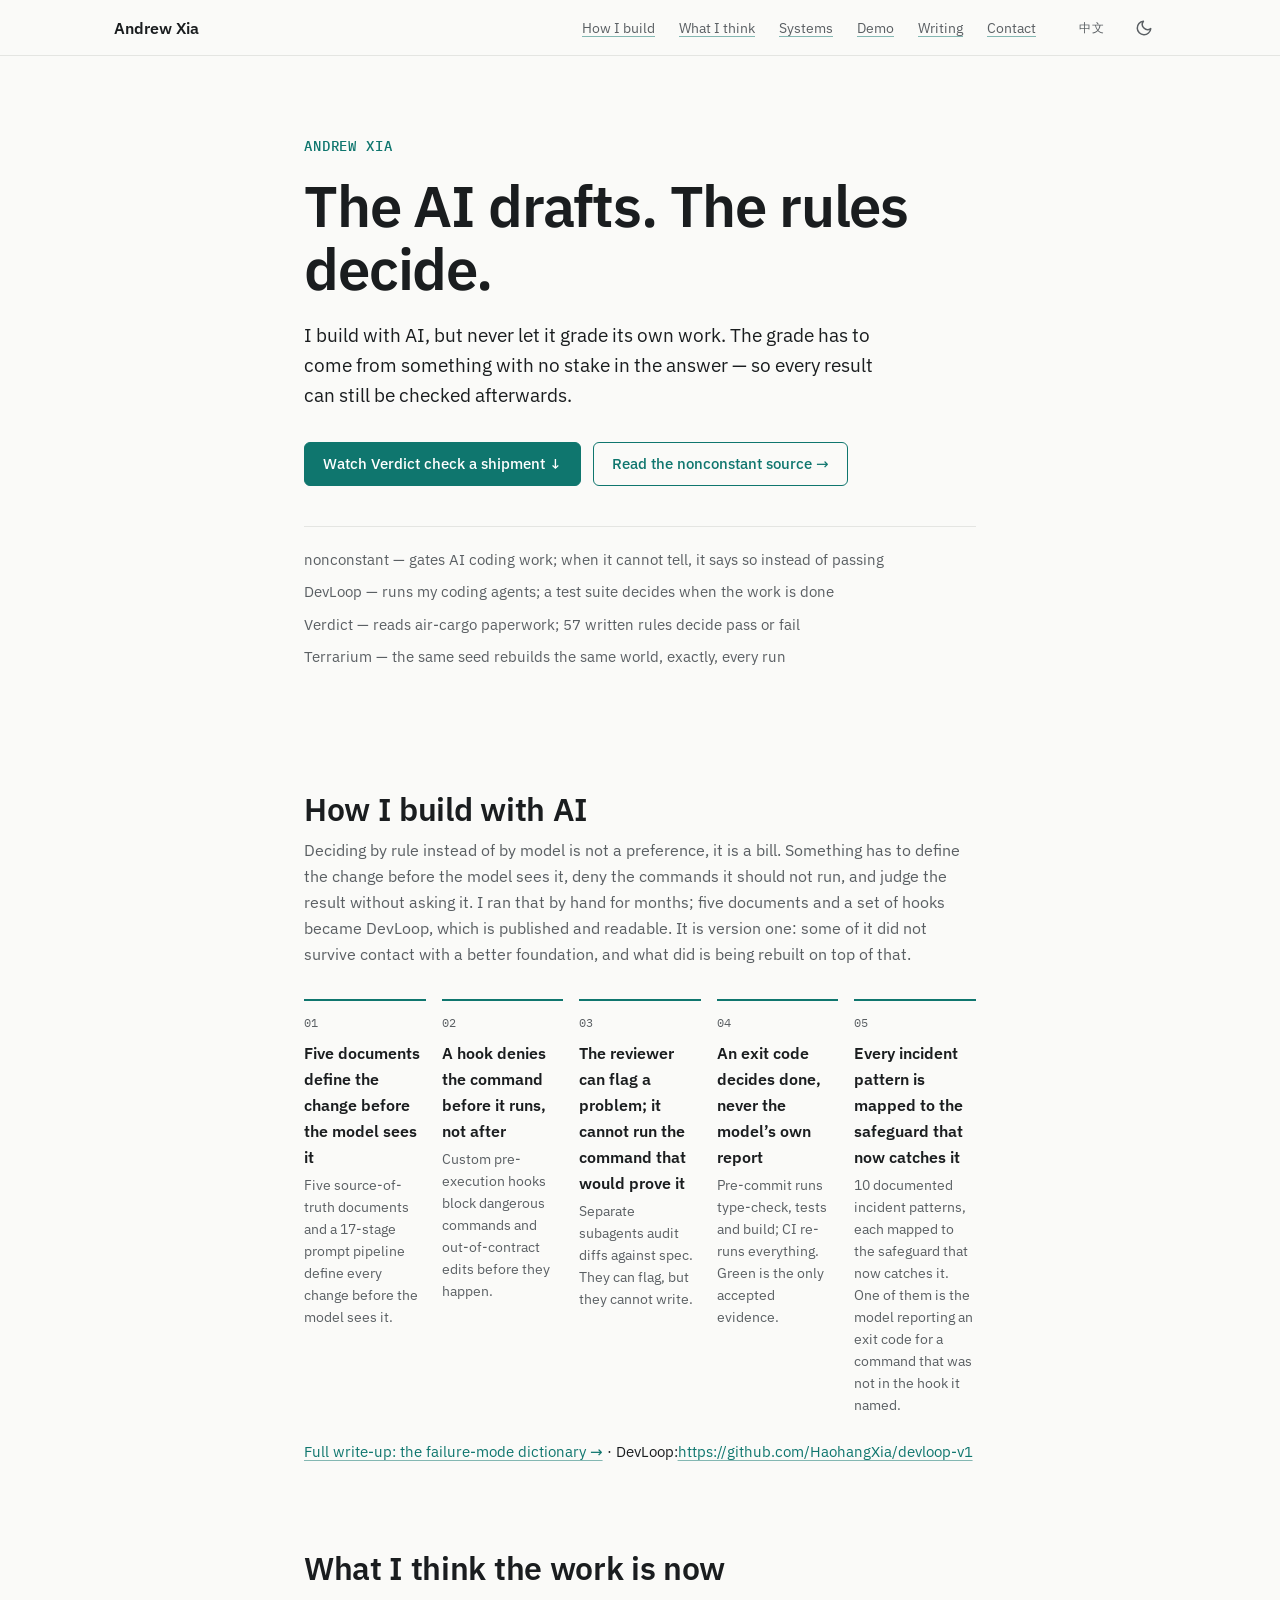
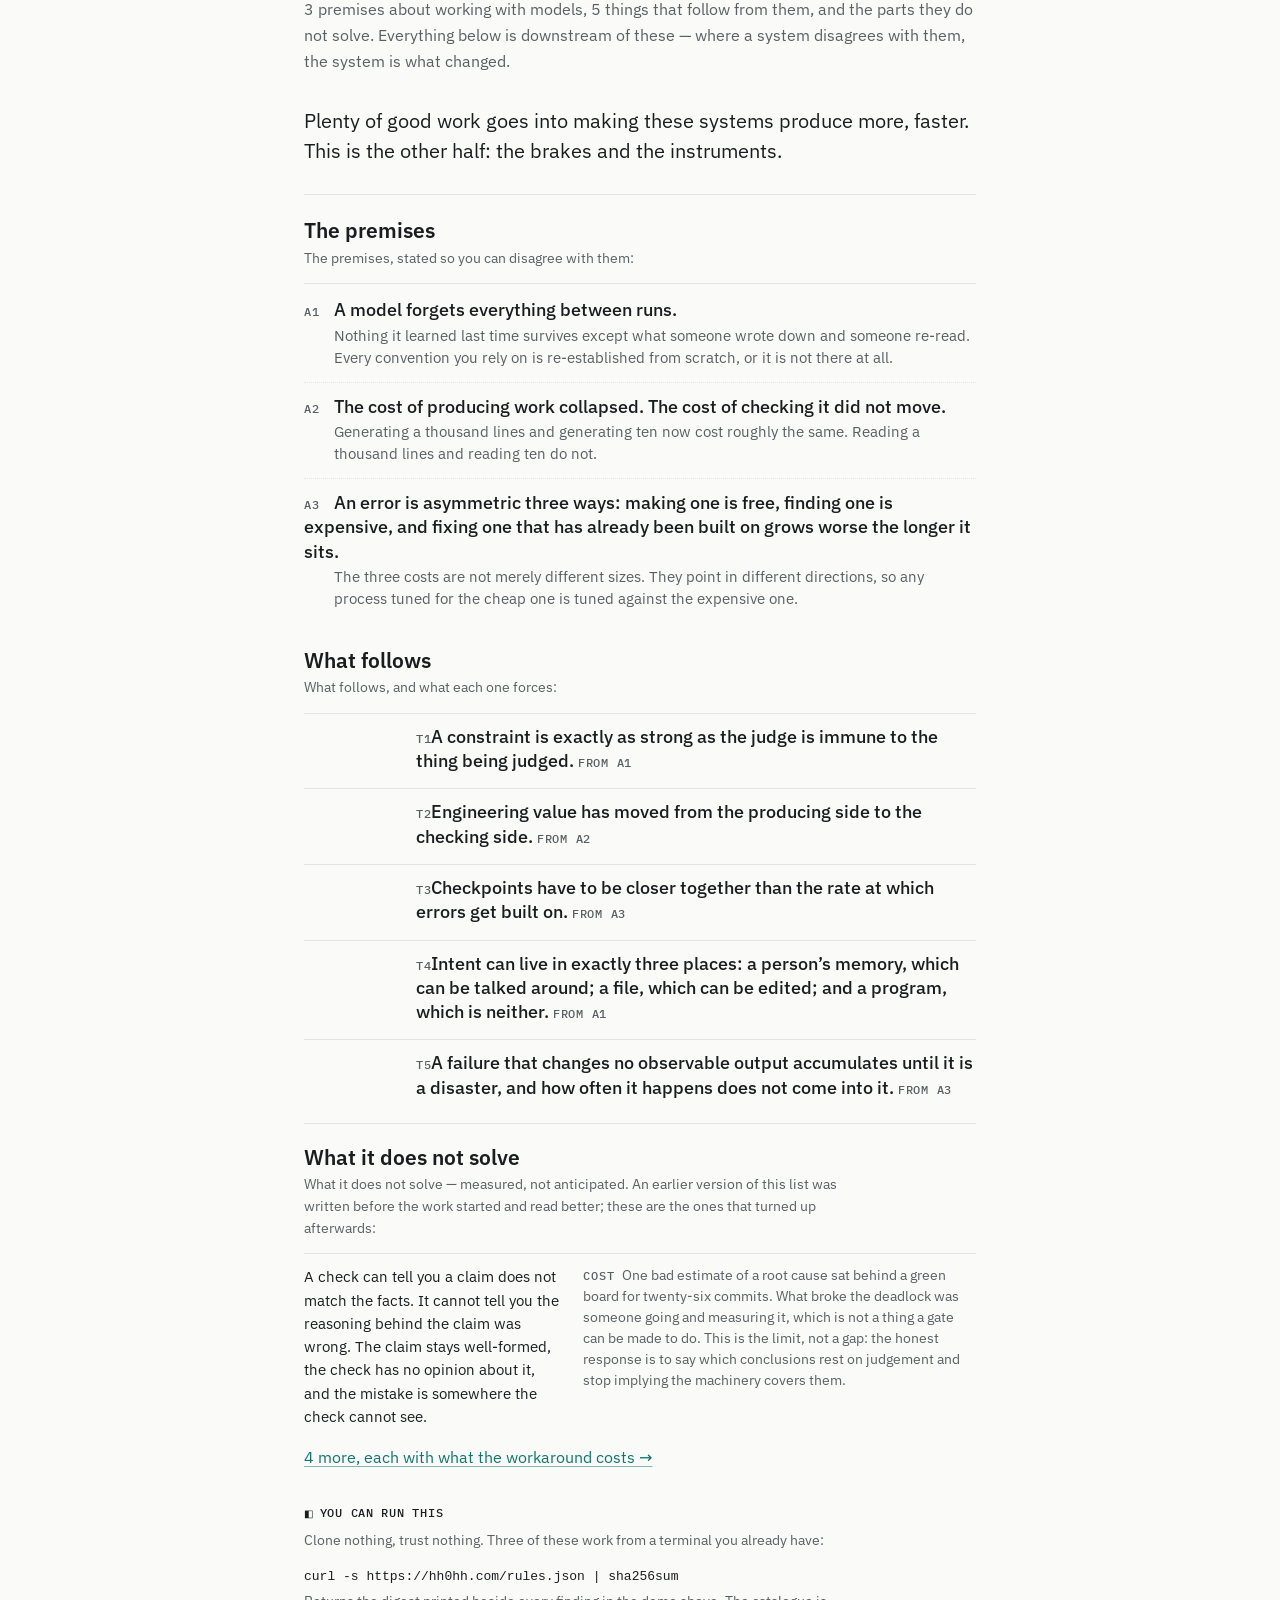
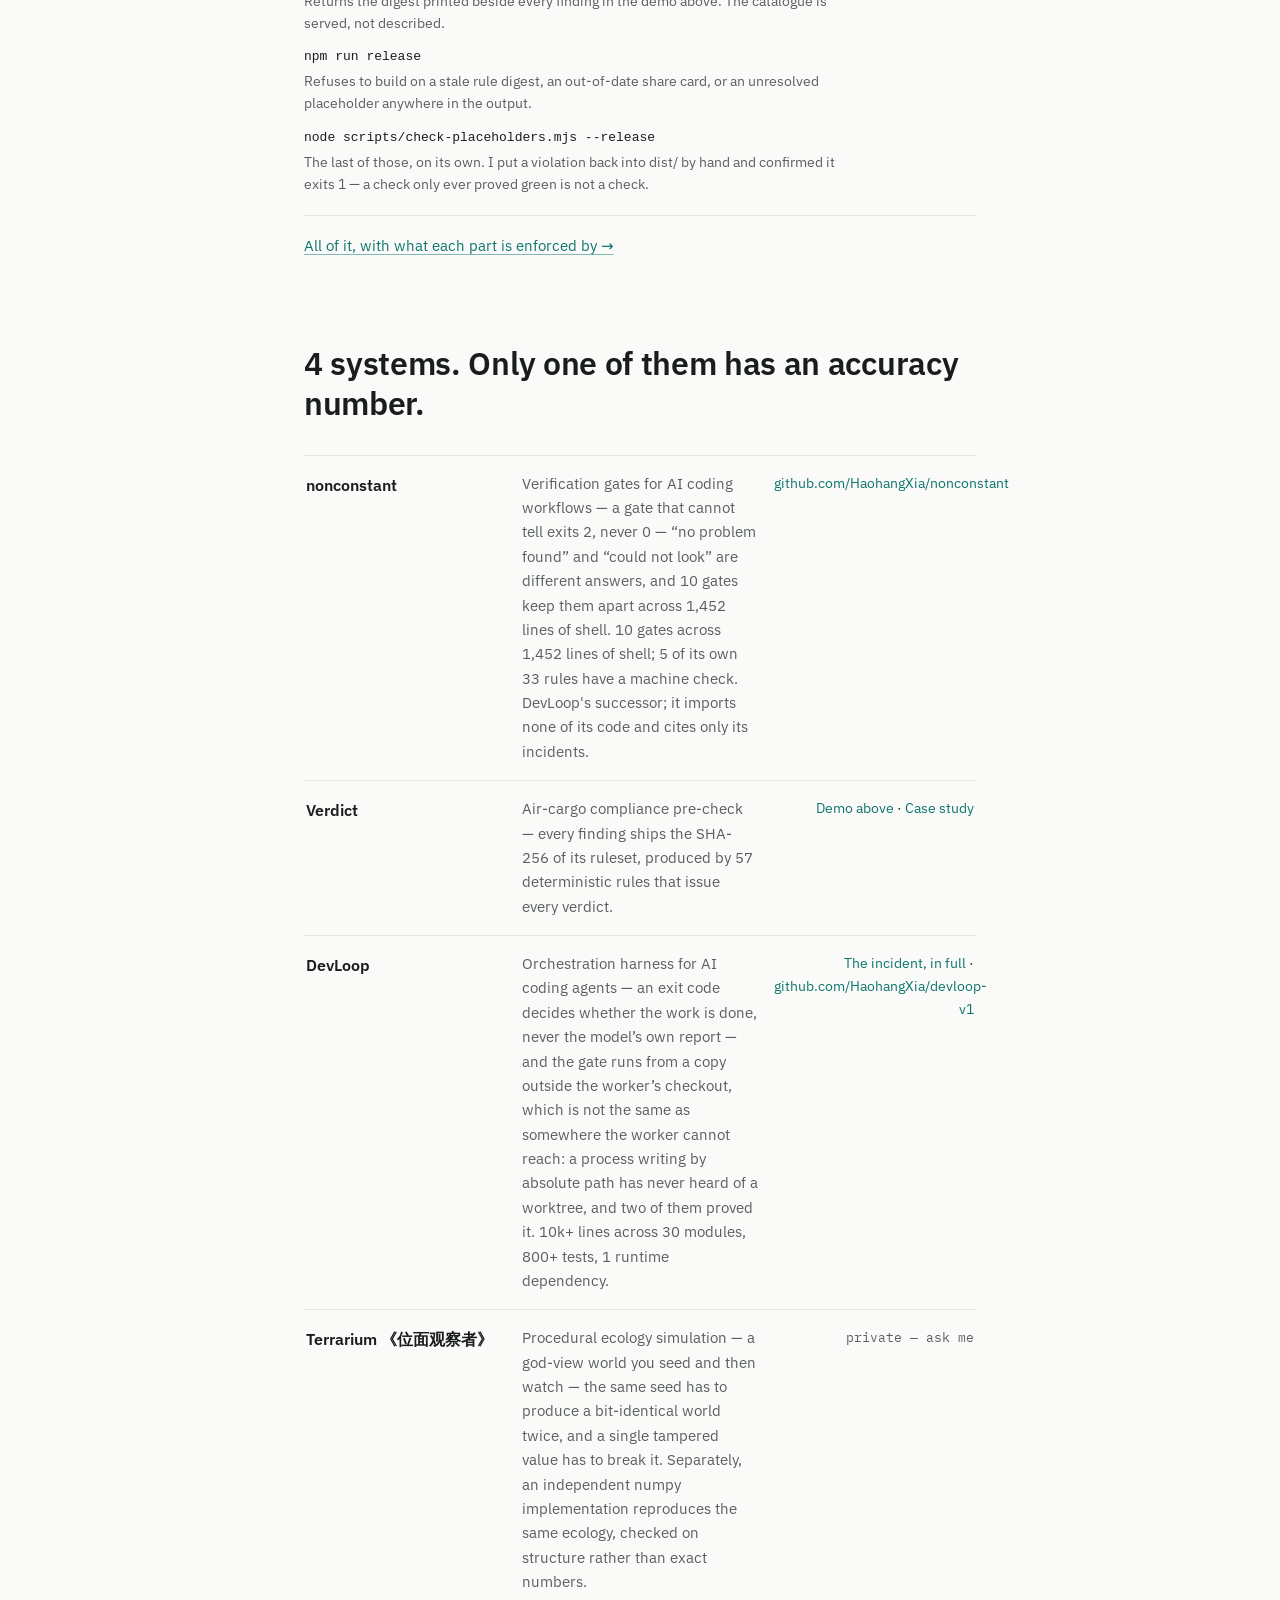
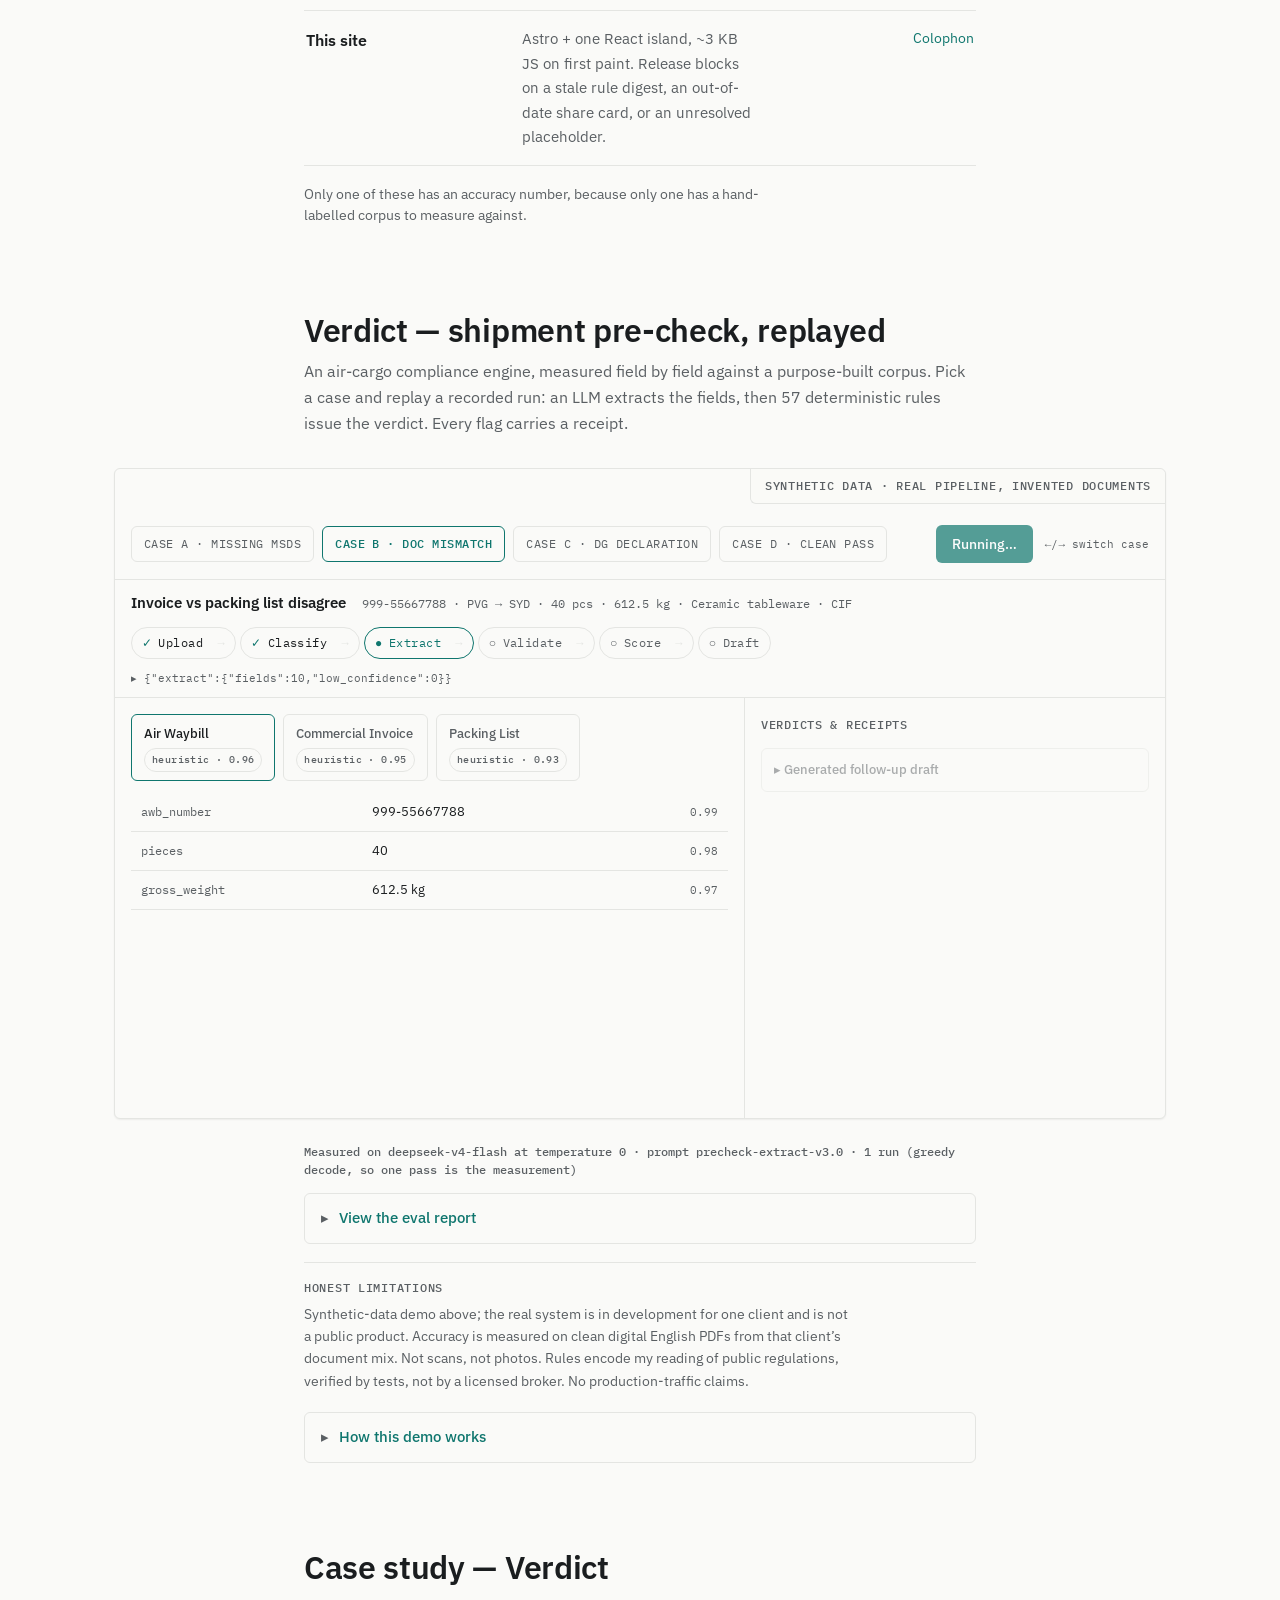
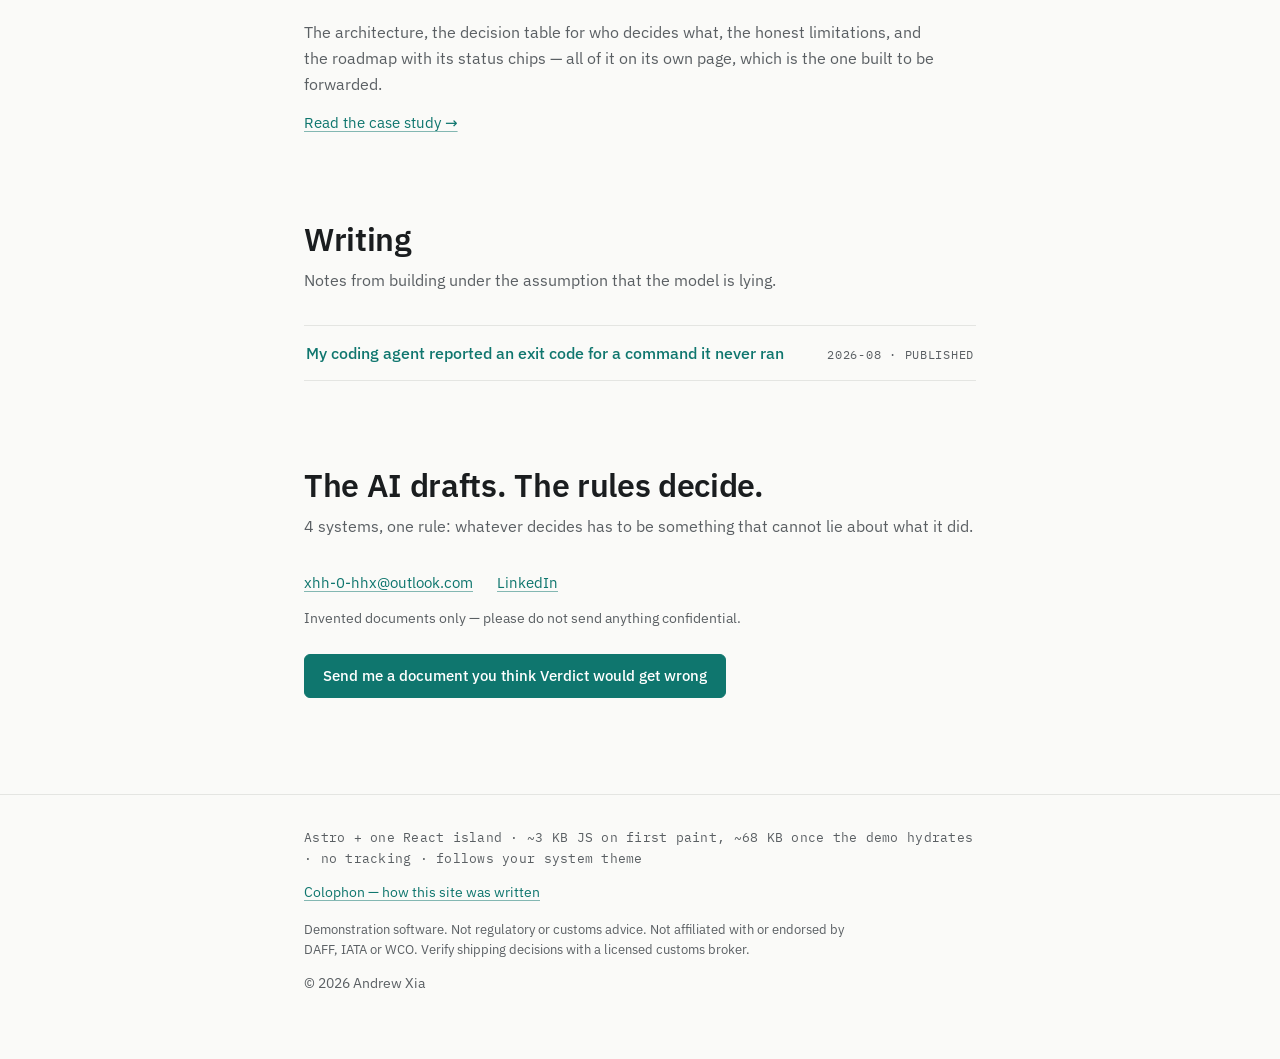
==== commit 4bc74e7d: "deploy: tab 审查修复 —— 数量插值、描述补全、DevLoop 代码链接" ====
--- a/index.html
+++ b/index.html
@@ -1,4 +1,4 @@
-<!DOCTYPE html><html lang="en"> <head><meta charset="utf-8"><meta name="viewport" content="width=device-width, initial-scale=1"><title>Andrew Xia — AI systems with a deterministic core</title><meta name="description" content="Three systems that hand the decision to something which cannot describe its own work: a harness where an exit code says whether an agent finished, an air-cargo compliance engine where deterministic rules issue every verdict, and an ecology simulation that has to reproduce bit for bit."><link rel="canonical" href="https://hh0hh.com/"><link rel="alternate" hreflang="en" href="https://hh0hh.com/"><link rel="alternate" hreflang="zh-Hans" href="https://hh0hh.com/zh/"><link rel="alternate" hreflang="x-default" href="https://hh0hh.com/"><link rel="icon" type="image/svg+xml" href="/favicon.svg"><link rel="sitemap" href="/sitemap-index.xml"><link rel="preload" href="/fonts/ibm-plex-sans-latin-400-normal.woff2" as="font" type="font/woff2" crossorigin><link rel="preload" href="/fonts/ibm-plex-sans-latin-500-normal.woff2" as="font" type="font/woff2" crossorigin><link rel="preload" href="/fonts/ibm-plex-sans-latin-600-normal.woff2" as="font" type="font/woff2" crossorigin><link rel="preload" href="/fonts/ibm-plex-mono-latin-500-normal.woff2" as="font" type="font/woff2" crossorigin><meta property="og:title" content="Andrew Xia — AI systems with a deterministic core"><meta property="og:description" content="Three systems that hand the decision to something which cannot describe its own work: a harness where an exit code says whether an agent finished, an air-cargo compliance engine where deterministic rules issue every verdict, and an ecology simulation that has to reproduce bit for bit."><meta property="og:type" content="website"><meta property="og:url" content="https://hh0hh.com/"><meta property="og:locale" content="en_AU"><meta property="og:locale:alternate" content="zh_CN"><meta property="og:image" content="https://hh0hh.com/og.png"><meta property="og:image:width" content="1200"><meta property="og:image:height" content="630"><meta property="og:image:alt" content="Andrew Xia — AI systems with a deterministic core"><meta name="twitter:card" content="summary_large_image"><meta name="twitter:title" content="Andrew Xia — AI systems with a deterministic core"><meta name="twitter:description" content="Three systems that hand the decision to something which cannot describe its own work: a harness where an exit code says whether an agent finished, an air-cargo compliance engine where deterministic rules issue every verdict, and an ecology simulation that has to reproduce bit for bit."><meta name="twitter:image" content="https://hh0hh.com/og.png"><script type="application/ld+json">{"@context":"https://schema.org","@graph":[{"@type":"Person","@id":"https://hh0hh.com/#person","name":"Andrew Xia","email":"mailto:xhh-0-hhx@outlook.com","description":"Three systems that hand the decision to something which cannot describe its own work: a harness where an exit code says whether an agent finished, an air-cargo compliance engine where deterministic rules issue every verdict, and an ecology simulation that has to reproduce bit for bit.","url":"https://hh0hh.com/","knowsAbout":["LLM systems","AI evaluation","Deterministic rule engines","AI agent orchestration","Reproducible simulation","Air-cargo compliance automation"],"sameAs":["https://www.linkedin.com/in/hh0hh"]},{"@type":"WebSite","@id":"https://hh0hh.com/#website","url":"https://hh0hh.com/","name":"Andrew Xia","publisher":{"@id":"https://hh0hh.com/#person"}},{"@type":"ProfilePage","@id":"https://hh0hh.com/#profilepage","url":"https://hh0hh.com/","name":"Andrew Xia — AI systems with a deterministic core","isPartOf":{"@id":"https://hh0hh.com/#website"},"mainEntity":{"@id":"https://hh0hh.com/#person"},"dateModified":"2026-07-20"}]}</script><!--
+<!DOCTYPE html><html lang="en"> <head><meta charset="utf-8"><meta name="viewport" content="width=device-width, initial-scale=1"><title>Andrew Xia — AI systems with a deterministic core</title><meta name="description" content="The model drafts; the rules decide. 4 systems built that way: verification gates for AI coding work, an agent harness, an air-cargo compliance engine, and a bit-reproducible ecology simulation."><link rel="canonical" href="https://hh0hh.com/"><link rel="alternate" hreflang="en" href="https://hh0hh.com/"><link rel="alternate" hreflang="zh-Hans" href="https://hh0hh.com/zh/"><link rel="alternate" hreflang="x-default" href="https://hh0hh.com/"><link rel="icon" type="image/svg+xml" href="/favicon.svg"><link rel="sitemap" href="/sitemap-index.xml"><link rel="preload" href="/fonts/ibm-plex-sans-latin-400-normal.woff2" as="font" type="font/woff2" crossorigin><link rel="preload" href="/fonts/ibm-plex-sans-latin-500-normal.woff2" as="font" type="font/woff2" crossorigin><link rel="preload" href="/fonts/ibm-plex-sans-latin-600-normal.woff2" as="font" type="font/woff2" crossorigin><link rel="preload" href="/fonts/ibm-plex-mono-latin-500-normal.woff2" as="font" type="font/woff2" crossorigin><meta property="og:title" content="Andrew Xia — AI systems with a deterministic core"><meta property="og:description" content="The model drafts; the rules decide. 4 systems built that way: verification gates for AI coding work, an agent harness, an air-cargo compliance engine, and a bit-reproducible ecology simulation."><meta property="og:type" content="website"><meta property="og:url" content="https://hh0hh.com/"><meta property="og:locale" content="en_AU"><meta property="og:locale:alternate" content="zh_CN"><meta property="og:image" content="https://hh0hh.com/og.png"><meta property="og:image:width" content="1200"><meta property="og:image:height" content="630"><meta property="og:image:alt" content="Andrew Xia — AI systems with a deterministic core"><meta name="twitter:card" content="summary_large_image"><meta name="twitter:title" content="Andrew Xia — AI systems with a deterministic core"><meta name="twitter:description" content="The model drafts; the rules decide. 4 systems built that way: verification gates for AI coding work, an agent harness, an air-cargo compliance engine, and a bit-reproducible ecology simulation."><meta name="twitter:image" content="https://hh0hh.com/og.png"><script type="application/ld+json">{"@context":"https://schema.org","@graph":[{"@type":"Person","@id":"https://hh0hh.com/#person","name":"Andrew Xia","email":"mailto:xhh-0-hhx@outlook.com","description":"The model drafts; the rules decide. 4 systems built that way: verification gates for AI coding work, an agent harness, an air-cargo compliance engine, and a bit-reproducible ecology simulation.","url":"https://hh0hh.com/","knowsAbout":["LLM systems","AI evaluation","Deterministic rule engines","CI verification gates","AI agent orchestration","Reproducible simulation","Air-cargo compliance automation"],"sameAs":["https://www.linkedin.com/in/hh0hh"]},{"@type":"WebSite","@id":"https://hh0hh.com/#website","url":"https://hh0hh.com/","name":"Andrew Xia","publisher":{"@id":"https://hh0hh.com/#person"}},{"@type":"ProfilePage","@id":"https://hh0hh.com/#profilepage","url":"https://hh0hh.com/","name":"Andrew Xia — AI systems with a deterministic core","isPartOf":{"@id":"https://hh0hh.com/#website"},"mainEntity":{"@id":"https://hh0hh.com/#person"},"dateModified":"2026-07-20"}]}</script><!--
   The rule catalogue this demo replays is published, not described:
 
     curl -s https://hh0hh.com/rules.json | sha256sum
@@ -19,7 +19,7 @@
       })();
     </script><link rel="stylesheet" href="/_astro/case-study.7oMEa3GX.css">
 <link rel="stylesheet" href="/_astro/index.Bs4sG0Vk.css">
-<link rel="stylesheet" href="/_astro/index.B4LxtGWT.css"></head> <body> <a class="skip-link" href="#main">Skip to content</a> <header class="site-nav"> <nav class="nav-inner" aria-label="Primary"> <a class="nav-brand" href="/">Andrew Xia</a> <ul class="nav-links"> <li><a href="/#workflow" data-spy="workflow">How I build</a></li><li><a href="/#principles" data-spy="principles">What I think</a></li><li><a href="/#projects" data-spy="projects">Systems</a></li><li><a href="/#demo" data-spy="demo">Demo</a></li><li><a href="/#writing" data-spy="writing">Writing</a></li><li><a href="/#contact" data-spy="contact">Contact</a></li> </ul> <div class="nav-actions">  <a class="lang-switch mono-label" href="/zh/" hreflang="zh-Hans" lang="zh-Hans" rel="alternate" aria-label="切换到中文" data-lang-switch>中文</a> <button class="theme-toggle" type="button" data-label-dark="Switch to dark theme" data-label-light="Switch to light theme" aria-label="Switch to dark theme"> <svg class="icon-moon" width="18" height="18" viewBox="0 0 24 24" fill="none" stroke="currentColor" stroke-width="2" stroke-linecap="round" stroke-linejoin="round" aria-hidden="true"><path d="M21 12.79A9 9 0 1 1 11.21 3 7 7 0 0 0 21 12.79z"></path></svg> <svg class="icon-sun" width="18" height="18" viewBox="0 0 24 24" fill="none" stroke="currentColor" stroke-width="2" stroke-linecap="round" stroke-linejoin="round" aria-hidden="true"><circle cx="12" cy="12" r="4"></circle><path d="M12 2v2m0 16v2M4.93 4.93l1.41 1.41m11.32 11.32 1.41 1.41M2 12h2m16 0h2M4.93 19.07l1.41-1.41m11.32-11.32 1.41-1.41"></path></svg> </button>  </div> </nav> </header> <script type="module">const s=document.querySelector(".theme-toggle"),o=document.documentElement,c=()=>{if(!s)return;const e=o.getAttribute("data-theme")==="dark"?s.dataset.labelLight:s.dataset.labelDark;e&&s.setAttribute("aria-label",e)};c();s?.addEventListener("click",()=>{const t=o.getAttribute("data-theme")==="dark";t?o.removeAttribute("data-theme"):o.setAttribute("data-theme","dark");try{localStorage.setItem("theme",t?"light":"dark")}catch{}c()});const l=[...document.querySelectorAll(".nav-links a[data-spy]")],u=new Map(l.map(t=>[t.dataset.spy,t])),i=[...document.querySelectorAll("section[data-section]")].filter(t=>u.has(t.id));if(i.length>0&&"IntersectionObserver"in window){const t=r=>{for(const a of l)r!==null&&a.dataset.spy===r?a.setAttribute("aria-current","true"):a.removeAttribute("aria-current")},e=new Set,d=new IntersectionObserver(r=>{for(const n of r)n.isIntersecting?e.add(n.target.id):e.delete(n.target.id);const a=i.find(n=>e.has(n.id));t(a?a.id:null)},{rootMargin:"-56px 0px -55% 0px"});for(const r of i)d.observe(r)}</script>  <main id="main">  <section class="hero"> <div class="container"> <p class="kicker mono-label">Andrew Xia</p> <h1>The AI drafts. The rules decide.</h1> <p class="tagline">I build with AI, but never let it grade its own work. The grade has to come from something with no stake in the answer — so every result can still be checked afterwards.</p>  <div class="hero-ctas"> <a class="btn btn-primary" href="#demo">Watch Verdict check a shipment ↓</a> <a class="btn btn-secondary" href="https://github.com/HaohangXia/nonconstant">Read the nonconstant source →</a> </div> <div class="proof-strip-wrap">  <ul class="proof-strip"> <li>nonconstant — gates AI coding work; when it cannot tell, it says so instead of passing</li><li>DevLoop — runs my coding agents; a test suite decides when the work is done</li><li>Verdict — reads air-cargo paperwork; 57 written rules decide pass or fail</li><li>Terrarium — the same seed rebuilds the same world, exactly, every run</li> </ul> </div>  </div> </section>  <section id="workflow" data-section data-print-hide> <div class="container"> <div class="section-head"> <h2>How I build with AI</h2> <p class="deck">Deciding by rule instead of by model is not a preference, it is a bill. Something has to define the change before the model sees it, deny the commands it should not run, and judge the result without asking it. I ran that by hand for months; five documents and a set of hooks became DevLoop, which is published and readable. It is version one: some of it did not survive contact with a better foundation, and what did is being rebuilt on top of that.</p> </div> <ol class="workflow-steps"> <li> <strong>Five documents define the change before the model sees it</strong> <p>Five source-of-truth documents and a 17-stage prompt pipeline define every change before the model sees it.</p> </li><li> <strong>A hook denies the command before it runs, not after</strong> <p>Custom pre-execution hooks block dangerous commands and out-of-contract edits before they happen.</p> </li><li> <strong>The reviewer can flag a problem; it cannot run the command that would prove it</strong> <p>Separate subagents audit diffs against spec. They can flag, but they cannot write.</p> </li><li> <strong>An exit code decides done, never the model’s own report</strong> <p>Pre-commit runs type-check, tests and build; CI re-runs everything. Green is the only accepted evidence.</p> </li><li> <strong>Every incident pattern is mapped to the safeguard that now catches it</strong> <p>10 documented incident patterns, each mapped to the safeguard that now catches it. One of them is the model reporting an exit code for a command that was not in the hook it named.</p> </li> </ol>  <p class="workflow-links"> <a href="/writing/exit-code-for-a-command-it-never-ran/">Full write-up: the failure-mode dictionary →</a>  · DevLoop:<a href="https://github.com/HaohangXia/devloop-v1">https://github.com/HaohangXia/devloop-v1</a>  </p> </div> </section> <section id="principles" data-section data-print-hide data-astro-cid-xfs72xng> <div class="container" data-astro-cid-xfs72xng> <div class="section-head" data-astro-cid-xfs72xng> <h2 data-astro-cid-xfs72xng>What I think the work is now</h2> <p class="deck" data-astro-cid-xfs72xng>3 premises about working with models, 5 things that follow from them, and the parts they do not solve. Everything below is downstream of these — where a system disagrees with them, the system is what changed.</p> </div> <p class="stance" data-astro-cid-xfs72xng>Plenty of good work goes into making these systems produce more, faster. This is the other half: the brakes and the instruments.</p>  <div class="derivation" data-astro-cid-xfs72xng> <h3 class="deriv-head" data-astro-cid-xfs72xng>The premises</h3> <p class="block-lead" data-astro-cid-xfs72xng>The premises, stated so you can disagree with them:</p> <ol class="axioms" data-astro-cid-xfs72xng> <li data-astro-cid-xfs72xng> <p class="ax-claim" data-astro-cid-xfs72xng><span class="ax-id mono-label" data-astro-cid-xfs72xng>A1</span>A model forgets everything between runs.</p> <p class="ax-because" data-astro-cid-xfs72xng>Nothing it learned last time survives except what someone wrote down and someone re-read. Every convention you rely on is re-established from scratch, or it is not there at all.</p> </li><li data-astro-cid-xfs72xng> <p class="ax-claim" data-astro-cid-xfs72xng><span class="ax-id mono-label" data-astro-cid-xfs72xng>A2</span>The cost of producing work collapsed. The cost of checking it did not move.</p> <p class="ax-because" data-astro-cid-xfs72xng>Generating a thousand lines and generating ten now cost roughly the same. Reading a thousand lines and reading ten do not.</p> </li><li data-astro-cid-xfs72xng> <p class="ax-claim" data-astro-cid-xfs72xng><span class="ax-id mono-label" data-astro-cid-xfs72xng>A3</span>An error is asymmetric three ways: making one is free, finding one is expensive, and fixing one that has already been built on grows worse the longer it sits.</p> <p class="ax-because" data-astro-cid-xfs72xng>The three costs are not merely different sizes. They point in different directions, so any process tuned for the cheap one is tuned against the expensive one.</p> </li> </ol> <h3 class="deriv-head" data-astro-cid-xfs72xng>What follows</h3> <p class="block-lead" data-astro-cid-xfs72xng>What follows, and what each one forces:</p> <ol class="theorems" data-astro-cid-xfs72xng> <li data-astro-cid-xfs72xng> <p class="ax-claim" data-astro-cid-xfs72xng> <span class="ax-id mono-label" data-astro-cid-xfs72xng>T1</span>A constraint is exactly as strong as the judge is immune to the thing being judged. <span class="ax-from mono-label" data-astro-cid-xfs72xng>from A1</span> </p>  </li><li data-astro-cid-xfs72xng> <p class="ax-claim" data-astro-cid-xfs72xng> <span class="ax-id mono-label" data-astro-cid-xfs72xng>T2</span>Engineering value has moved from the producing side to the checking side. <span class="ax-from mono-label" data-astro-cid-xfs72xng>from A2</span> </p>  </li><li data-astro-cid-xfs72xng> <p class="ax-claim" data-astro-cid-xfs72xng> <span class="ax-id mono-label" data-astro-cid-xfs72xng>T3</span>Checkpoints have to be closer together than the rate at which errors get built on. <span class="ax-from mono-label" data-astro-cid-xfs72xng>from A3</span> </p>  </li><li data-astro-cid-xfs72xng> <p class="ax-claim" data-astro-cid-xfs72xng> <span class="ax-id mono-label" data-astro-cid-xfs72xng>T4</span>Intent can live in exactly three places: a person’s memory, which can be talked around; a file, which can be edited; and a program, which is neither. <span class="ax-from mono-label" data-astro-cid-xfs72xng>from A1</span> </p>  </li><li data-astro-cid-xfs72xng> <p class="ax-claim" data-astro-cid-xfs72xng> <span class="ax-id mono-label" data-astro-cid-xfs72xng>T5</span>A failure that changes no observable output accumulates until it is a disaster, and how often it happens does not come into it. <span class="ax-from mono-label" data-astro-cid-xfs72xng>from A3</span> </p>  </li> </ol>    <div class="not-solved" data-astro-cid-xfs72xng> <h3 class="deriv-head" data-astro-cid-xfs72xng>What it does not solve</h3> <p class="block-lead" data-astro-cid-xfs72xng>What it does not solve — measured, not anticipated. An earlier version of this list was written before the work started and read better; these are the ones that turned up afterwards:</p>  <ul class="ns-list" data-astro-cid-xfs72xng> <li data-astro-cid-xfs72xng> <p class="ns-problem" data-astro-cid-xfs72xng>A check can tell you a claim does not match the facts. It cannot tell you the reasoning behind the claim was wrong. The claim stays well-formed, the check has no opinion about it, and the mistake is somewhere the check cannot see.</p> <p class="ns-cost" data-astro-cid-xfs72xng><span class="ns-cost-label mono-label" data-astro-cid-xfs72xng>COST</span>One bad estimate of a root cause sat behind a green board for twenty-six commits. What broke the deadlock was someone going and measuring it, which is not a thing a gate can be made to do. This is the limit, not a gap: the honest response is to say which conclusions rest on judgement and stop implying the machinery covers them.</p> </li> </ul> <p class="ns-more" data-astro-cid-xfs72xng> <a href="/principles/" data-astro-cid-xfs72xng>4 more, each with what the workaround costs →</a> </p> </div>   </div>  <div class="runnable tier-runnable" data-astro-cid-xfs72xng> <p class="block-label mono-label" data-astro-cid-xfs72xng> <span class="tier-glyph" aria-hidden="true" data-astro-cid-xfs72xng>◧</span>YOU CAN RUN THIS </p> <p class="block-lead" data-astro-cid-xfs72xng>Clone nothing, trust nothing. Three of these work from a terminal you already have:</p> <ul class="check-list" data-astro-cid-xfs72xng> <li data-astro-cid-xfs72xng> <code data-astro-cid-xfs72xng>curl -s https://hh0hh.com/rules.json | sha256sum</code> <span class="check-what" data-astro-cid-xfs72xng>Returns the digest printed beside every finding in the demo above. The catalogue is served, not described.</span> </li><li data-astro-cid-xfs72xng> <code data-astro-cid-xfs72xng>npm run release</code> <span class="check-what" data-astro-cid-xfs72xng>Refuses to build on a stale rule digest, an out-of-date share card, or an unresolved placeholder anywhere in the output.</span> </li><li data-astro-cid-xfs72xng> <code data-astro-cid-xfs72xng>node scripts/check-placeholders.mjs --release</code> <span class="check-what" data-astro-cid-xfs72xng>The last of those, on its own. I put a violation back into dist/ by hand and confirmed it exits 1 — a check only ever proved green is not a check.</span> </li> </ul> </div>   <p class="principles-more" data-astro-cid-xfs72xng> <a href="/principles/" data-astro-cid-xfs72xng>All of it, with what each part is enforced by →</a> </p> </div> </section>   <section id="projects" data-section data-print-hide data-astro-cid-amng4zvp> <div class="container" data-astro-cid-amng4zvp> <div class="section-head" data-astro-cid-amng4zvp> <h2 data-astro-cid-amng4zvp>4 systems. Only one of them has an accuracy number.</h2> </div> <div class="projects-rows" data-astro-cid-amng4zvp> <div class="project-row" data-astro-cid-amng4zvp> <span class="p-name" data-astro-cid-amng4zvp>nonconstant</span> <span class="p-line" data-astro-cid-amng4zvp>Verification gates for AI coding workflows — a gate that cannot tell exits 2, never 0 — “no problem found” and “could not look” are different answers, and 10 gates keep them apart across 1,452 lines of shell. 10 gates across 1,452 lines of shell; 5 of its own 33 rules have a machine check. DevLoop&#39;s successor; it imports none of its code and cites only its incidents.</span> <span class="p-proof" data-astro-cid-amng4zvp> <a href="https://github.com/HaohangXia/nonconstant" rel="noopener" data-astro-cid-amng4zvp>github.com/HaohangXia/nonconstant</a> </span> </div><div class="project-row" data-astro-cid-amng4zvp> <span class="p-name" data-astro-cid-amng4zvp>Verdict</span> <span class="p-line" data-astro-cid-amng4zvp>Air-cargo compliance pre-check — every finding ships the SHA-256 of its ruleset, produced by 57 deterministic rules that issue every verdict.</span> <span class="p-proof" data-astro-cid-amng4zvp> <a href="#demo" data-astro-cid-amng4zvp>Demo above</a> <span aria-hidden="true" data-astro-cid-amng4zvp> · </span><a href="/case-study/" data-astro-cid-amng4zvp>Case study</a>  </span> </div><div class="project-row" data-astro-cid-amng4zvp> <span class="p-name" data-astro-cid-amng4zvp>DevLoop</span> <span class="p-line" data-astro-cid-amng4zvp>Orchestration harness for AI coding agents — an exit code decides whether the work is done, never the model’s own report — and the gate runs from a copy outside the worker’s checkout, which is not the same as somewhere the worker cannot reach: a process writing by absolute path has never heard of a worktree, and two of them proved it. 10k+ lines across 30 modules, 800+ tests, 1 runtime dependency.</span> <span class="p-proof" data-astro-cid-amng4zvp> <a href="/writing/exit-code-for-a-command-it-never-ran/" data-astro-cid-amng4zvp>The incident, in full</a>  </span> </div><div class="project-row" data-astro-cid-amng4zvp> <span class="p-name" data-astro-cid-amng4zvp>Terrarium 《位面观察者》</span> <span class="p-line" data-astro-cid-amng4zvp>Procedural ecology simulation — a god-view world you seed and then watch — the same seed has to produce a bit-identical world twice, and a single tampered value has to break it. Separately, an independent numpy implementation reproduces the same ecology, checked on structure rather than exact numbers.</span> <span class="p-proof" data-astro-cid-amng4zvp> <span class="private-note" data-astro-cid-amng4zvp>private — ask me</span> </span> </div><div class="project-row" data-astro-cid-amng4zvp> <span class="p-name" data-astro-cid-amng4zvp>This site</span> <span class="p-line" data-astro-cid-amng4zvp>Astro + one React island, ~3 KB JS on first paint. Release blocks on a stale rule digest, an out-of-date share card, or an unresolved placeholder.</span> <span class="p-proof" data-astro-cid-amng4zvp> <a href="/colophon/" data-astro-cid-amng4zvp>Colophon</a>  </span> </div> </div> <p class="systems-note" data-astro-cid-amng4zvp>Only one of these has an accuracy number, because only one has a hand-labelled corpus to measure against.</p> </div> </section>  <section id="demo" data-section data-print-hide data-astro-cid-6vk3rcnz> <div class="container section-head" data-astro-cid-6vk3rcnz> <h2 data-astro-cid-6vk3rcnz>Verdict — shipment pre-check, replayed</h2> <p class="deck" data-astro-cid-6vk3rcnz>An air-cargo compliance engine, measured field by field against a purpose-built corpus. Pick a case and replay a recorded run: an LLM extracts the fields, then 57 deterministic rules issue the verdict. Every flag carries a receipt.</p> </div> <div class="container-wide" data-astro-cid-6vk3rcnz> <div class="demo-frame" data-astro-cid-6vk3rcnz> <p class="demo-badge mono-label" data-astro-cid-6vk3rcnz>SYNTHETIC DATA · real pipeline, invented documents</p> <style>astro-island,astro-slot,astro-static-slot{display:contents}</style><script>(()=>{var a=(s,i,o)=>{let r=async()=>{await(await s())()},t=typeof i.value=="object"?i.value:void 0,c={rootMargin:t==null?void 0:t.rootMargin},n=new IntersectionObserver(e=>{for(let l of e)if(l.isIntersecting){n.disconnect(),r();break}},c);for(let e of o.children)n.observe(e)};(self.Astro||(self.Astro={})).visible=a;window.dispatchEvent(new Event("astro:visible"));})();</script><script>(()=>{var A=Object.defineProperty;var g=(i,o,a)=>o in i?A(i,o,{enumerable:!0,configurable:!0,writable:!0,value:a}):i[o]=a;var d=(i,o,a)=>g(i,typeof o!="symbol"?o+"":o,a);{let i={0:t=>m(t),1:t=>a(t),2:t=>new RegExp(t),3:t=>new Date(t),4:t=>new Map(a(t)),5:t=>new Set(a(t)),6:t=>BigInt(t),7:t=>new URL(t),8:t=>new Uint8Array(t),9:t=>new Uint16Array(t),10:t=>new Uint32Array(t),11:t=>1/0*t},o=t=>{let[l,e]=t;return l in i?i[l](e):void 0},a=t=>t.map(o),m=t=>typeof t!="object"||t===null?t:Object.fromEntries(Object.entries(t).map(([l,e])=>[l,o(e)]));class y extends HTMLElement{constructor(){super(...arguments);d(this,"Component");d(this,"hydrator");d(this,"hydrate",async()=>{var b;if(!this.hydrator||!this.isConnected)return;let e=(b=this.parentElement)==null?void 0:b.closest("astro-island[ssr]");if(e){e.addEventListener("astro:hydrate",this.hydrate,{once:!0});return}let c=this.querySelectorAll("astro-slot"),n={},h=this.querySelectorAll("template[data-astro-template]");for(let r of h){let s=r.closest(this.tagName);s!=null&&s.isSameNode(this)&&(n[r.getAttribute("data-astro-template")||"default"]=r.innerHTML,r.remove())}for(let r of c){let s=r.closest(this.tagName);s!=null&&s.isSameNode(this)&&(n[r.getAttribute("name")||"default"]=r.innerHTML)}let p;try{p=this.hasAttribute("props")?m(JSON.parse(this.getAttribute("props"))):{}}catch(r){let s=this.getAttribute("component-url")||"<unknown>",v=this.getAttribute("component-export");throw v&&(s+=` (export ${v})`),console.error(`[hydrate] Error parsing props for component ${s}`,this.getAttribute("props"),r),r}let u;await this.hydrator(this)(this.Component,p,n,{client:this.getAttribute("client")}),this.removeAttribute("ssr"),this.dispatchEvent(new CustomEvent("astro:hydrate"))});d(this,"unmount",()=>{this.isConnected||this.dispatchEvent(new CustomEvent("astro:unmount"))})}disconnectedCallback(){document.removeEventListener("astro:after-swap",this.unmount),document.addEventListener("astro:after-swap",this.unmount,{once:!0})}connectedCallback(){if(!this.hasAttribute("await-children")||document.readyState==="interactive"||document.readyState==="complete")this.childrenConnectedCallback();else{let e=()=>{document.removeEventListener("DOMContentLoaded",e),c.disconnect(),this.childrenConnectedCallback()},c=new MutationObserver(()=>{var n;((n=this.lastChild)==null?void 0:n.nodeType)===Node.COMMENT_NODE&&this.lastChild.nodeValue==="astro:end"&&(this.lastChild.remove(),e())});c.observe(this,{childList:!0}),document.addEventListener("DOMContentLoaded",e)}}async childrenConnectedCallback(){let e=this.getAttribute("before-hydration-url");e&&await import(e),this.start()}async start(){let e=JSON.parse(this.getAttribute("opts")),c=this.getAttribute("client");if(Astro[c]===void 0){window.addEventListener(`astro:${c}`,()=>this.start(),{once:!0});return}try{await Astro[c](async()=>{let n=this.getAttribute("renderer-url"),[h,{default:p}]=await Promise.all([import(this.getAttribute("component-url")),n?import(n):()=>()=>{}]),u=this.getAttribute("component-export")||"default";if(!u.includes("."))this.Component=h[u];else{this.Component=h;for(let f of u.split("."))this.Component=this.Component[f]}return this.hydrator=p,this.hydrate},e,this)}catch(n){console.error(`[astro-island] Error hydrating ${this.getAttribute("component-url")}`,n)}}attributeChangedCallback(){this.hydrate()}}d(y,"observedAttributes",["props"]),customElements.get("astro-island")||customElements.define("astro-island",y)}})();</script><astro-island uid="1g2CeE" prefix="r1" component-url="/_astro/VerdictDemo.D597B04W.js" component-export="default" renderer-url="/_astro/client.nFz3bvDj.js" props="{&quot;mc&quot;:[0,{&quot;skipLink&quot;:[0,&quot;Skip to content&quot;],&quot;derivedFrom&quot;:[0,&quot;from&quot;],&quot;costLabel&quot;:[0,&quot;COST&quot;],&quot;thisSite&quot;:[0,&quot;This site&quot;],&quot;navAriaLabel&quot;:[0,&quot;Primary&quot;],&quot;themeToDark&quot;:[0,&quot;Switch to dark theme&quot;],&quot;themeToLight&quot;:[0,&quot;Switch to light theme&quot;],&quot;backHome&quot;:[0,&quot;← Back to the site&quot;],&quot;switchLanguage&quot;:[0,&quot;中文&quot;],&quot;switchLanguageAria&quot;:[0,&quot;切换到中文&quot;],&quot;demoRegionLabel&quot;:[0,&quot;Verdict demo — guided replay. Use the left and right arrow keys to switch case.&quot;],&quot;caseSelectorLabel&quot;:[0,&quot;Demo case selector&quot;],&quot;pipelineLabel&quot;:[0,&quot;Pipeline stages&quot;],&quot;documentsLabel&quot;:[0,&quot;Documents&quot;],&quot;findingsLabel&quot;:[0,&quot;Findings&quot;],&quot;kbdHint&quot;:[0,&quot;←/→ switch case&quot;],&quot;runningLabel&quot;:[0,&quot;Running…&quot;],&quot;stageAnnouncements&quot;:[1,[[0,&quot;Stage 1 of 6: uploading documents…&quot;],[0,&quot;Stage 2 of 6: classifying documents…&quot;],[0,&quot;Stage 3 of 6: extracting fields…&quot;],[0,&quot;Stage 4 of 6: validating against rules…&quot;],[0,&quot;Stage 5 of 6: scoring risk…&quot;],[0,&quot;Stage 6 of 6: drafting follow-up…&quot;]]],&quot;completeAnnouncement&quot;:[0,&quot;Complete: verdict {status}, {findings} findings.&quot;],&quot;caseArmedAnnouncement&quot;:[0,&quot;{label} selected — ready to run.&quot;],&quot;fieldLinked&quot;:[0,&quot;Highlighted {n} findings citing this field.&quot;],&quot;fieldNotCited&quot;:[0,&quot;No findings cite this field.&quot;],&quot;copyHashLabel&quot;:[0,&quot;Copy full snapshot hash&quot;],&quot;hashCopied&quot;:[0,&quot;Snapshot hash copied&quot;],&quot;copyDraftLabel&quot;:[0,&quot;Copy draft&quot;],&quot;draftCopied&quot;:[0,&quot;Draft copied&quot;],&quot;copyFailed&quot;:[0,&quot;Copy failed — clipboard unavailable&quot;],&quot;lowConfidence&quot;:[0,&quot;low confidence&quot;],&quot;riskLabel&quot;:[0,&quot;risk&quot;],&quot;stepThrough&quot;:[0,&quot;Step through&quot;],&quot;stepPrev&quot;:[0,&quot;Prev&quot;],&quot;stepNext&quot;:[0,&quot;Next&quot;],&quot;stepOf&quot;:[0,&quot;Stage {n} of {total}&quot;],&quot;reducedMotionNote&quot;:[0,&quot;Reduced motion on — final state shown; step through the stages below.&quot;],&quot;replayedTooltip&quot;:[0,&quot;replayed — pre-recorded output of the real pipeline&quot;],&quot;privateAskMe&quot;:[0,&quot;private — ask me&quot;],&quot;statusVerified&quot;:[0,&quot;Status verified {date}&quot;],&quot;devLogPending&quot;:[0,&quot;Dev-log excerpt — pending owner’s real excerpt&quot;]}],&quot;data-astro-cid-6vk3rcnz&quot;:[0,true]}" ssr client="visible" opts="{&quot;name&quot;:&quot;VerdictDemo&quot;,&quot;value&quot;:{&quot;rootMargin&quot;:&quot;200px&quot;}}" await-children><div class="vd" role="group" aria-label="Verdict demo — guided replay. Use the left and right arrow keys to switch case."><div class="vd-top"><div class="vd-cases" role="group" aria-label="Demo case selector"><button type="button" class="vd-case-btn" aria-pressed="false">CASE A · MISSING MSDS</button><button type="button" class="vd-case-btn is-active" aria-pressed="true">CASE B · DOC MISMATCH</button><button type="button" class="vd-case-btn" aria-pressed="false">CASE C · DG DECLARATION</button><button type="button" class="vd-case-btn" aria-pressed="false">CASE D · CLEAN PASS</button></div><div class="vd-runwrap"><button type="button" class="vd-run">Run case</button><span class="vd-kbd" aria-hidden="true">←/→ switch case</span></div></div><div class="vd-shipment"><span class="vd-title">Invoice vs packing list disagree</span><span class="vd-ship-line">999-55667788<!-- --> · <!-- -->PVG<!-- --> → <!-- -->SYD<!-- --> ·<!-- --> <!-- -->40<!-- --> pcs · <!-- -->612.5<!-- --> kg ·<!-- --> <!-- -->Ceramic tableware<!-- --> · <!-- -->CIF</span></div><ol class="vd-pipeline" aria-label="Pipeline stages"><li class="vd-chip is-pending"><span class="vd-chip-mark" aria-hidden="true">○</span>Upload</li><li class="vd-chip is-pending" title="replayed — pre-recorded output of the real pipeline"><span class="vd-chip-mark" aria-hidden="true">○</span>Classify</li><li class="vd-chip is-pending" title="replayed — pre-recorded output of the real pipeline"><span class="vd-chip-mark" aria-hidden="true">○</span>Extract</li><li class="vd-chip is-pending"><span class="vd-chip-mark" aria-hidden="true">○</span>Validate</li><li class="vd-chip is-pending"><span class="vd-chip-mark" aria-hidden="true">○</span>Score</li><li class="vd-chip is-pending"><span class="vd-chip-mark" aria-hidden="true">○</span>Draft</li></ol><div class="vd-tape" aria-hidden="true">▸ <!-- -->{&quot;state&quot;:&quot;idle&quot;,&quot;case&quot;:&quot;case-b&quot;}</div><div class="vd-body"><section class="vd-evidence" aria-label="Findings"><header class="vd-panel-head"><span class="vd-panel-title">Verdicts &amp; receipts</span></header><div class="vd-draft is-waiting"><button type="button" class="vd-draft-toggle" aria-expanded="false" disabled=""><span aria-hidden="true">▸</span> <!-- -->Generated follow-up draft</button></div></section><section class="vd-docs" aria-label="Documents"></section></div><div class="sr-only" aria-live="polite"></div></div><!--astro:end--></astro-island> </div> </div> <div class="container demo-under" data-astro-cid-6vk3rcnz> <p class="mono-label eval-conditions" data-astro-cid-6vk3rcnz>Measured on deepseek-v4-flash at temperature 0 · prompt precheck-extract-v3.0 · 1 run (greedy decode, so one pass is the measurement)</p> <details id="eval" data-astro-cid-6vk3rcnz> <summary data-astro-cid-6vk3rcnz>View the eval report</summary> <div class="details-body" data-astro-cid-6vk3rcnz> <h3 data-astro-cid-6vk3rcnz>Extraction eval — the shipped extractor vs hand-labelled ground truth</h3> <p class="mono-label eval-measured" data-astro-cid-6vk3rcnz>measured 2026-06 · corpus v1</p> <table class="eval-table" data-astro-cid-6vk3rcnz> <tbody data-astro-cid-6vk3rcnz> <tr data-astro-cid-6vk3rcnz> <td class="eval-term" data-astro-cid-6vk3rcnz>Corpus</td> <td data-astro-cid-6vk3rcnz>85 documents · 511 labelled fields · 17 document sets</td> </tr><tr data-astro-cid-6vk3rcnz> <td class="eval-term" data-astro-cid-6vk3rcnz>Strict exact-match accuracy</td> <td data-astro-cid-6vk3rcnz><strong data-astro-cid-6vk3rcnz>96.3%</strong></td> </tr><tr data-astro-cid-6vk3rcnz> <td class="eval-term" data-astro-cid-6vk3rcnz>Semantic accuracy (format/granularity tolerant)</td> <td data-astro-cid-6vk3rcnz><strong data-astro-cid-6vk3rcnz>99.0%</strong></td> </tr><tr data-astro-cid-6vk3rcnz> <td class="eval-term" data-astro-cid-6vk3rcnz>Extraction failures</td> <td data-astro-cid-6vk3rcnz>0 · True misses: 2 — both reproduced by the harness and reviewed field-by-field</td> </tr><tr data-astro-cid-6vk3rcnz> <td class="eval-term" data-astro-cid-6vk3rcnz>Method</td> <td data-astro-cid-6vk3rcnz>Field-by-field diff, strict + lenient matchers; identifiers compared separator-stripped; every mismatch printed for human review</td> </tr><tr data-astro-cid-6vk3rcnz> <td class="eval-term" data-astro-cid-6vk3rcnz>Run conditions</td> <td data-astro-cid-6vk3rcnz>deepseek-v4-flash · temperature 0 · prompt precheck-extract-v3.0 · 1 run</td> </tr> </tbody> </table> <p class="eval-scope" data-astro-cid-6vk3rcnz>Numbers cover clean digital English PDFs, generated for this corpus from hand-authored ground truth — so the truth is exact and the parsing is easy. Scanned or photographed documents, other layouts, and anyone’s actual paperwork are all outside it.</p> </div> </details>  <div class="honest-limits" data-astro-cid-6vk3rcnz> <p class="mono-label limits-label" data-astro-cid-6vk3rcnz>Honest limitations</p> <p class="limits-body" data-astro-cid-6vk3rcnz>Synthetic-data demo above; the real system is in development for one client and is not a public product. Accuracy is measured on clean digital English PDFs from that client’s document mix. Not scans, not photos. Rules encode my reading of public regulations, verified by tests, not by a licensed broker. No production-traffic claims.</p> </div>  <details data-astro-cid-6vk3rcnz> <summary data-astro-cid-6vk3rcnz>How this demo works</summary> <div class="details-body" data-astro-cid-6vk3rcnz> <p data-astro-cid-6vk3rcnz>This demo replays pre-recorded outputs of the real pipeline run against synthetic shipping documents — same extraction schemas, same rule engine, same verdict logic. Nothing here calls a network: no LLM API, no tracking, no data leaving your browser. Document values are invented; rule IDs and thresholds are simplified for display. The full system is still being built for that client; this replay is the honest public slice of what works today.</p> <p class="mono-label demo-recording" data-astro-cid-6vk3rcnz>Demo recording: 2026-06-12 · rule snapshot b439ef74…</p> </div> </details> </div> </section>  <script>
+<link rel="stylesheet" href="/_astro/index.B4LxtGWT.css"></head> <body> <a class="skip-link" href="#main">Skip to content</a> <header class="site-nav"> <nav class="nav-inner" aria-label="Primary"> <a class="nav-brand" href="/">Andrew Xia</a> <ul class="nav-links"> <li><a href="/#workflow" data-spy="workflow">How I build</a></li><li><a href="/#principles" data-spy="principles">What I think</a></li><li><a href="/#projects" data-spy="projects">Systems</a></li><li><a href="/#demo" data-spy="demo">Demo</a></li><li><a href="/#writing" data-spy="writing">Writing</a></li><li><a href="/#contact" data-spy="contact">Contact</a></li> </ul> <div class="nav-actions">  <a class="lang-switch mono-label" href="/zh/" hreflang="zh-Hans" lang="zh-Hans" rel="alternate" aria-label="切换到中文" data-lang-switch>中文</a> <button class="theme-toggle" type="button" data-label-dark="Switch to dark theme" data-label-light="Switch to light theme" aria-label="Switch to dark theme"> <svg class="icon-moon" width="18" height="18" viewBox="0 0 24 24" fill="none" stroke="currentColor" stroke-width="2" stroke-linecap="round" stroke-linejoin="round" aria-hidden="true"><path d="M21 12.79A9 9 0 1 1 11.21 3 7 7 0 0 0 21 12.79z"></path></svg> <svg class="icon-sun" width="18" height="18" viewBox="0 0 24 24" fill="none" stroke="currentColor" stroke-width="2" stroke-linecap="round" stroke-linejoin="round" aria-hidden="true"><circle cx="12" cy="12" r="4"></circle><path d="M12 2v2m0 16v2M4.93 4.93l1.41 1.41m11.32 11.32 1.41 1.41M2 12h2m16 0h2M4.93 19.07l1.41-1.41m11.32-11.32 1.41-1.41"></path></svg> </button>  </div> </nav> </header> <script type="module">const s=document.querySelector(".theme-toggle"),o=document.documentElement,c=()=>{if(!s)return;const e=o.getAttribute("data-theme")==="dark"?s.dataset.labelLight:s.dataset.labelDark;e&&s.setAttribute("aria-label",e)};c();s?.addEventListener("click",()=>{const t=o.getAttribute("data-theme")==="dark";t?o.removeAttribute("data-theme"):o.setAttribute("data-theme","dark");try{localStorage.setItem("theme",t?"light":"dark")}catch{}c()});const l=[...document.querySelectorAll(".nav-links a[data-spy]")],u=new Map(l.map(t=>[t.dataset.spy,t])),i=[...document.querySelectorAll("section[data-section]")].filter(t=>u.has(t.id));if(i.length>0&&"IntersectionObserver"in window){const t=r=>{for(const a of l)r!==null&&a.dataset.spy===r?a.setAttribute("aria-current","true"):a.removeAttribute("aria-current")},e=new Set,d=new IntersectionObserver(r=>{for(const n of r)n.isIntersecting?e.add(n.target.id):e.delete(n.target.id);const a=i.find(n=>e.has(n.id));t(a?a.id:null)},{rootMargin:"-56px 0px -55% 0px"});for(const r of i)d.observe(r)}</script>  <main id="main">  <section class="hero"> <div class="container"> <p class="kicker mono-label">Andrew Xia</p> <h1>The AI drafts. The rules decide.</h1> <p class="tagline">I build with AI, but never let it grade its own work. The grade has to come from something with no stake in the answer — so every result can still be checked afterwards.</p>  <div class="hero-ctas"> <a class="btn btn-primary" href="#demo">Watch Verdict check a shipment ↓</a> <a class="btn btn-secondary" href="https://github.com/HaohangXia/nonconstant">Read the nonconstant source →</a> </div> <div class="proof-strip-wrap">  <ul class="proof-strip"> <li>nonconstant — gates AI coding work; when it cannot tell, it says so instead of passing</li><li>DevLoop — runs my coding agents; a test suite decides when the work is done</li><li>Verdict — reads air-cargo paperwork; 57 written rules decide pass or fail</li><li>Terrarium — the same seed rebuilds the same world, exactly, every run</li> </ul> </div>  </div> </section>  <section id="workflow" data-section data-print-hide> <div class="container"> <div class="section-head"> <h2>How I build with AI</h2> <p class="deck">Deciding by rule instead of by model is not a preference, it is a bill. Something has to define the change before the model sees it, deny the commands it should not run, and judge the result without asking it. I ran that by hand for months; five documents and a set of hooks became DevLoop, which is published and readable. It is version one: some of it did not survive contact with a better foundation, and what did is being rebuilt on top of that.</p> </div> <ol class="workflow-steps"> <li> <strong>Five documents define the change before the model sees it</strong> <p>Five source-of-truth documents and a 17-stage prompt pipeline define every change before the model sees it.</p> </li><li> <strong>A hook denies the command before it runs, not after</strong> <p>Custom pre-execution hooks block dangerous commands and out-of-contract edits before they happen.</p> </li><li> <strong>The reviewer can flag a problem; it cannot run the command that would prove it</strong> <p>Separate subagents audit diffs against spec. They can flag, but they cannot write.</p> </li><li> <strong>An exit code decides done, never the model’s own report</strong> <p>Pre-commit runs type-check, tests and build; CI re-runs everything. Green is the only accepted evidence.</p> </li><li> <strong>Every incident pattern is mapped to the safeguard that now catches it</strong> <p>10 documented incident patterns, each mapped to the safeguard that now catches it. One of them is the model reporting an exit code for a command that was not in the hook it named.</p> </li> </ol>  <p class="workflow-links"> <a href="/writing/exit-code-for-a-command-it-never-ran/">Full write-up: the failure-mode dictionary →</a>  · DevLoop:<a href="https://github.com/HaohangXia/devloop-v1">https://github.com/HaohangXia/devloop-v1</a>  </p> </div> </section> <section id="principles" data-section data-print-hide data-astro-cid-xfs72xng> <div class="container" data-astro-cid-xfs72xng> <div class="section-head" data-astro-cid-xfs72xng> <h2 data-astro-cid-xfs72xng>What I think the work is now</h2> <p class="deck" data-astro-cid-xfs72xng>3 premises about working with models, 5 things that follow from them, and the parts they do not solve. Everything below is downstream of these — where a system disagrees with them, the system is what changed.</p> </div> <p class="stance" data-astro-cid-xfs72xng>Plenty of good work goes into making these systems produce more, faster. This is the other half: the brakes and the instruments.</p>  <div class="derivation" data-astro-cid-xfs72xng> <h3 class="deriv-head" data-astro-cid-xfs72xng>The premises</h3> <p class="block-lead" data-astro-cid-xfs72xng>The premises, stated so you can disagree with them:</p> <ol class="axioms" data-astro-cid-xfs72xng> <li data-astro-cid-xfs72xng> <p class="ax-claim" data-astro-cid-xfs72xng><span class="ax-id mono-label" data-astro-cid-xfs72xng>A1</span>A model forgets everything between runs.</p> <p class="ax-because" data-astro-cid-xfs72xng>Nothing it learned last time survives except what someone wrote down and someone re-read. Every convention you rely on is re-established from scratch, or it is not there at all.</p> </li><li data-astro-cid-xfs72xng> <p class="ax-claim" data-astro-cid-xfs72xng><span class="ax-id mono-label" data-astro-cid-xfs72xng>A2</span>The cost of producing work collapsed. The cost of checking it did not move.</p> <p class="ax-because" data-astro-cid-xfs72xng>Generating a thousand lines and generating ten now cost roughly the same. Reading a thousand lines and reading ten do not.</p> </li><li data-astro-cid-xfs72xng> <p class="ax-claim" data-astro-cid-xfs72xng><span class="ax-id mono-label" data-astro-cid-xfs72xng>A3</span>An error is asymmetric three ways: making one is free, finding one is expensive, and fixing one that has already been built on grows worse the longer it sits.</p> <p class="ax-because" data-astro-cid-xfs72xng>The three costs are not merely different sizes. They point in different directions, so any process tuned for the cheap one is tuned against the expensive one.</p> </li> </ol> <h3 class="deriv-head" data-astro-cid-xfs72xng>What follows</h3> <p class="block-lead" data-astro-cid-xfs72xng>What follows, and what each one forces:</p> <ol class="theorems" data-astro-cid-xfs72xng> <li data-astro-cid-xfs72xng> <p class="ax-claim" data-astro-cid-xfs72xng> <span class="ax-id mono-label" data-astro-cid-xfs72xng>T1</span>A constraint is exactly as strong as the judge is immune to the thing being judged. <span class="ax-from mono-label" data-astro-cid-xfs72xng>from A1</span> </p>  </li><li data-astro-cid-xfs72xng> <p class="ax-claim" data-astro-cid-xfs72xng> <span class="ax-id mono-label" data-astro-cid-xfs72xng>T2</span>Engineering value has moved from the producing side to the checking side. <span class="ax-from mono-label" data-astro-cid-xfs72xng>from A2</span> </p>  </li><li data-astro-cid-xfs72xng> <p class="ax-claim" data-astro-cid-xfs72xng> <span class="ax-id mono-label" data-astro-cid-xfs72xng>T3</span>Checkpoints have to be closer together than the rate at which errors get built on. <span class="ax-from mono-label" data-astro-cid-xfs72xng>from A3</span> </p>  </li><li data-astro-cid-xfs72xng> <p class="ax-claim" data-astro-cid-xfs72xng> <span class="ax-id mono-label" data-astro-cid-xfs72xng>T4</span>Intent can live in exactly three places: a person’s memory, which can be talked around; a file, which can be edited; and a program, which is neither. <span class="ax-from mono-label" data-astro-cid-xfs72xng>from A1</span> </p>  </li><li data-astro-cid-xfs72xng> <p class="ax-claim" data-astro-cid-xfs72xng> <span class="ax-id mono-label" data-astro-cid-xfs72xng>T5</span>A failure that changes no observable output accumulates until it is a disaster, and how often it happens does not come into it. <span class="ax-from mono-label" data-astro-cid-xfs72xng>from A3</span> </p>  </li> </ol>    <div class="not-solved" data-astro-cid-xfs72xng> <h3 class="deriv-head" data-astro-cid-xfs72xng>What it does not solve</h3> <p class="block-lead" data-astro-cid-xfs72xng>What it does not solve — measured, not anticipated. An earlier version of this list was written before the work started and read better; these are the ones that turned up afterwards:</p>  <ul class="ns-list" data-astro-cid-xfs72xng> <li data-astro-cid-xfs72xng> <p class="ns-problem" data-astro-cid-xfs72xng>A check can tell you a claim does not match the facts. It cannot tell you the reasoning behind the claim was wrong. The claim stays well-formed, the check has no opinion about it, and the mistake is somewhere the check cannot see.</p> <p class="ns-cost" data-astro-cid-xfs72xng><span class="ns-cost-label mono-label" data-astro-cid-xfs72xng>COST</span>One bad estimate of a root cause sat behind a green board for twenty-six commits. What broke the deadlock was someone going and measuring it, which is not a thing a gate can be made to do. This is the limit, not a gap: the honest response is to say which conclusions rest on judgement and stop implying the machinery covers them.</p> </li> </ul> <p class="ns-more" data-astro-cid-xfs72xng> <a href="/principles/" data-astro-cid-xfs72xng>4 more, each with what the workaround costs →</a> </p> </div>   </div>  <div class="runnable tier-runnable" data-astro-cid-xfs72xng> <p class="block-label mono-label" data-astro-cid-xfs72xng> <span class="tier-glyph" aria-hidden="true" data-astro-cid-xfs72xng>◧</span>YOU CAN RUN THIS </p> <p class="block-lead" data-astro-cid-xfs72xng>Clone nothing, trust nothing. Three of these work from a terminal you already have:</p> <ul class="check-list" data-astro-cid-xfs72xng> <li data-astro-cid-xfs72xng> <code data-astro-cid-xfs72xng>curl -s https://hh0hh.com/rules.json | sha256sum</code> <span class="check-what" data-astro-cid-xfs72xng>Returns the digest printed beside every finding in the demo above. The catalogue is served, not described.</span> </li><li data-astro-cid-xfs72xng> <code data-astro-cid-xfs72xng>npm run release</code> <span class="check-what" data-astro-cid-xfs72xng>Refuses to build on a stale rule digest, an out-of-date share card, or an unresolved placeholder anywhere in the output.</span> </li><li data-astro-cid-xfs72xng> <code data-astro-cid-xfs72xng>node scripts/check-placeholders.mjs --release</code> <span class="check-what" data-astro-cid-xfs72xng>The last of those, on its own. I put a violation back into dist/ by hand and confirmed it exits 1 — a check only ever proved green is not a check.</span> </li> </ul> </div>   <p class="principles-more" data-astro-cid-xfs72xng> <a href="/principles/" data-astro-cid-xfs72xng>All of it, with what each part is enforced by →</a> </p> </div> </section>   <section id="projects" data-section data-print-hide data-astro-cid-amng4zvp> <div class="container" data-astro-cid-amng4zvp> <div class="section-head" data-astro-cid-amng4zvp> <h2 data-astro-cid-amng4zvp>4 systems. Only one of them has an accuracy number.</h2> </div> <div class="projects-rows" data-astro-cid-amng4zvp> <div class="project-row" data-astro-cid-amng4zvp> <span class="p-name" data-astro-cid-amng4zvp>nonconstant</span> <span class="p-line" data-astro-cid-amng4zvp>Verification gates for AI coding workflows — a gate that cannot tell exits 2, never 0 — “no problem found” and “could not look” are different answers, and 10 gates keep them apart across 1,452 lines of shell. 10 gates across 1,452 lines of shell; 5 of its own 33 rules have a machine check. DevLoop&#39;s successor; it imports none of its code and cites only its incidents.</span>  <span class="p-proof" data-astro-cid-amng4zvp>  <a href="https://github.com/HaohangXia/nonconstant" rel="noopener" data-astro-cid-amng4zvp>github.com/HaohangXia/nonconstant</a>   </span> </div><div class="project-row" data-astro-cid-amng4zvp> <span class="p-name" data-astro-cid-amng4zvp>Verdict</span> <span class="p-line" data-astro-cid-amng4zvp>Air-cargo compliance pre-check — every finding ships the SHA-256 of its ruleset, produced by 57 deterministic rules that issue every verdict.</span>  <span class="p-proof" data-astro-cid-amng4zvp> <a href="#demo" data-astro-cid-amng4zvp>Demo above</a> <span aria-hidden="true" data-astro-cid-amng4zvp> · </span><a href="/case-study/" data-astro-cid-amng4zvp>Case study</a>    </span> </div><div class="project-row" data-astro-cid-amng4zvp> <span class="p-name" data-astro-cid-amng4zvp>DevLoop</span> <span class="p-line" data-astro-cid-amng4zvp>Orchestration harness for AI coding agents — an exit code decides whether the work is done, never the model’s own report — and the gate runs from a copy outside the worker’s checkout, which is not the same as somewhere the worker cannot reach: a process writing by absolute path has never heard of a worktree, and two of them proved it. 10k+ lines across 30 modules, 800+ tests, 1 runtime dependency.</span>  <span class="p-proof" data-astro-cid-amng4zvp> <a href="/writing/exit-code-for-a-command-it-never-ran/" data-astro-cid-amng4zvp>The incident, in full</a>  <span aria-hidden="true" data-astro-cid-amng4zvp> · </span><a href="https://github.com/HaohangXia/devloop-v1" rel="noopener" data-astro-cid-amng4zvp>github.com/HaohangXia/devloop-v1</a>   </span> </div><div class="project-row" data-astro-cid-amng4zvp> <span class="p-name" data-astro-cid-amng4zvp>Terrarium 《位面观察者》</span> <span class="p-line" data-astro-cid-amng4zvp>Procedural ecology simulation — a god-view world you seed and then watch — the same seed has to produce a bit-identical world twice, and a single tampered value has to break it. Separately, an independent numpy implementation reproduces the same ecology, checked on structure rather than exact numbers.</span>  <span class="p-proof" data-astro-cid-amng4zvp>   <span class="private-note" data-astro-cid-amng4zvp>private — ask me</span> </span> </div><div class="project-row" data-astro-cid-amng4zvp> <span class="p-name" data-astro-cid-amng4zvp>This site</span> <span class="p-line" data-astro-cid-amng4zvp>Astro + one React island, ~3 KB JS on first paint. Release blocks on a stale rule digest, an out-of-date share card, or an unresolved placeholder.</span>  <span class="p-proof" data-astro-cid-amng4zvp> <a href="/colophon/" data-astro-cid-amng4zvp>Colophon</a>    </span> </div> </div> <p class="systems-note" data-astro-cid-amng4zvp>Only one of these has an accuracy number, because only one has a hand-labelled corpus to measure against.</p> </div> </section>  <section id="demo" data-section data-print-hide data-astro-cid-6vk3rcnz> <div class="container section-head" data-astro-cid-6vk3rcnz> <h2 data-astro-cid-6vk3rcnz>Verdict — shipment pre-check, replayed</h2> <p class="deck" data-astro-cid-6vk3rcnz>An air-cargo compliance engine, measured field by field against a purpose-built corpus. Pick a case and replay a recorded run: an LLM extracts the fields, then 57 deterministic rules issue the verdict. Every flag carries a receipt.</p> </div> <div class="container-wide" data-astro-cid-6vk3rcnz> <div class="demo-frame" data-astro-cid-6vk3rcnz> <p class="demo-badge mono-label" data-astro-cid-6vk3rcnz>SYNTHETIC DATA · real pipeline, invented documents</p> <style>astro-island,astro-slot,astro-static-slot{display:contents}</style><script>(()=>{var a=(s,i,o)=>{let r=async()=>{await(await s())()},t=typeof i.value=="object"?i.value:void 0,c={rootMargin:t==null?void 0:t.rootMargin},n=new IntersectionObserver(e=>{for(let l of e)if(l.isIntersecting){n.disconnect(),r();break}},c);for(let e of o.children)n.observe(e)};(self.Astro||(self.Astro={})).visible=a;window.dispatchEvent(new Event("astro:visible"));})();</script><script>(()=>{var A=Object.defineProperty;var g=(i,o,a)=>o in i?A(i,o,{enumerable:!0,configurable:!0,writable:!0,value:a}):i[o]=a;var d=(i,o,a)=>g(i,typeof o!="symbol"?o+"":o,a);{let i={0:t=>m(t),1:t=>a(t),2:t=>new RegExp(t),3:t=>new Date(t),4:t=>new Map(a(t)),5:t=>new Set(a(t)),6:t=>BigInt(t),7:t=>new URL(t),8:t=>new Uint8Array(t),9:t=>new Uint16Array(t),10:t=>new Uint32Array(t),11:t=>1/0*t},o=t=>{let[l,e]=t;return l in i?i[l](e):void 0},a=t=>t.map(o),m=t=>typeof t!="object"||t===null?t:Object.fromEntries(Object.entries(t).map(([l,e])=>[l,o(e)]));class y extends HTMLElement{constructor(){super(...arguments);d(this,"Component");d(this,"hydrator");d(this,"hydrate",async()=>{var b;if(!this.hydrator||!this.isConnected)return;let e=(b=this.parentElement)==null?void 0:b.closest("astro-island[ssr]");if(e){e.addEventListener("astro:hydrate",this.hydrate,{once:!0});return}let c=this.querySelectorAll("astro-slot"),n={},h=this.querySelectorAll("template[data-astro-template]");for(let r of h){let s=r.closest(this.tagName);s!=null&&s.isSameNode(this)&&(n[r.getAttribute("data-astro-template")||"default"]=r.innerHTML,r.remove())}for(let r of c){let s=r.closest(this.tagName);s!=null&&s.isSameNode(this)&&(n[r.getAttribute("name")||"default"]=r.innerHTML)}let p;try{p=this.hasAttribute("props")?m(JSON.parse(this.getAttribute("props"))):{}}catch(r){let s=this.getAttribute("component-url")||"<unknown>",v=this.getAttribute("component-export");throw v&&(s+=` (export ${v})`),console.error(`[hydrate] Error parsing props for component ${s}`,this.getAttribute("props"),r),r}let u;await this.hydrator(this)(this.Component,p,n,{client:this.getAttribute("client")}),this.removeAttribute("ssr"),this.dispatchEvent(new CustomEvent("astro:hydrate"))});d(this,"unmount",()=>{this.isConnected||this.dispatchEvent(new CustomEvent("astro:unmount"))})}disconnectedCallback(){document.removeEventListener("astro:after-swap",this.unmount),document.addEventListener("astro:after-swap",this.unmount,{once:!0})}connectedCallback(){if(!this.hasAttribute("await-children")||document.readyState==="interactive"||document.readyState==="complete")this.childrenConnectedCallback();else{let e=()=>{document.removeEventListener("DOMContentLoaded",e),c.disconnect(),this.childrenConnectedCallback()},c=new MutationObserver(()=>{var n;((n=this.lastChild)==null?void 0:n.nodeType)===Node.COMMENT_NODE&&this.lastChild.nodeValue==="astro:end"&&(this.lastChild.remove(),e())});c.observe(this,{childList:!0}),document.addEventListener("DOMContentLoaded",e)}}async childrenConnectedCallback(){let e=this.getAttribute("before-hydration-url");e&&await import(e),this.start()}async start(){let e=JSON.parse(this.getAttribute("opts")),c=this.getAttribute("client");if(Astro[c]===void 0){window.addEventListener(`astro:${c}`,()=>this.start(),{once:!0});return}try{await Astro[c](async()=>{let n=this.getAttribute("renderer-url"),[h,{default:p}]=await Promise.all([import(this.getAttribute("component-url")),n?import(n):()=>()=>{}]),u=this.getAttribute("component-export")||"default";if(!u.includes("."))this.Component=h[u];else{this.Component=h;for(let f of u.split("."))this.Component=this.Component[f]}return this.hydrator=p,this.hydrate},e,this)}catch(n){console.error(`[astro-island] Error hydrating ${this.getAttribute("component-url")}`,n)}}attributeChangedCallback(){this.hydrate()}}d(y,"observedAttributes",["props"]),customElements.get("astro-island")||customElements.define("astro-island",y)}})();</script><astro-island uid="1g2CeE" prefix="r1" component-url="/_astro/VerdictDemo.D597B04W.js" component-export="default" renderer-url="/_astro/client.nFz3bvDj.js" props="{&quot;mc&quot;:[0,{&quot;skipLink&quot;:[0,&quot;Skip to content&quot;],&quot;derivedFrom&quot;:[0,&quot;from&quot;],&quot;costLabel&quot;:[0,&quot;COST&quot;],&quot;thisSite&quot;:[0,&quot;This site&quot;],&quot;navAriaLabel&quot;:[0,&quot;Primary&quot;],&quot;themeToDark&quot;:[0,&quot;Switch to dark theme&quot;],&quot;themeToLight&quot;:[0,&quot;Switch to light theme&quot;],&quot;backHome&quot;:[0,&quot;← Back to the site&quot;],&quot;switchLanguage&quot;:[0,&quot;中文&quot;],&quot;switchLanguageAria&quot;:[0,&quot;切换到中文&quot;],&quot;demoRegionLabel&quot;:[0,&quot;Verdict demo — guided replay. Use the left and right arrow keys to switch case.&quot;],&quot;caseSelectorLabel&quot;:[0,&quot;Demo case selector&quot;],&quot;pipelineLabel&quot;:[0,&quot;Pipeline stages&quot;],&quot;documentsLabel&quot;:[0,&quot;Documents&quot;],&quot;findingsLabel&quot;:[0,&quot;Findings&quot;],&quot;kbdHint&quot;:[0,&quot;←/→ switch case&quot;],&quot;runningLabel&quot;:[0,&quot;Running…&quot;],&quot;stageAnnouncements&quot;:[1,[[0,&quot;Stage 1 of 6: uploading documents…&quot;],[0,&quot;Stage 2 of 6: classifying documents…&quot;],[0,&quot;Stage 3 of 6: extracting fields…&quot;],[0,&quot;Stage 4 of 6: validating against rules…&quot;],[0,&quot;Stage 5 of 6: scoring risk…&quot;],[0,&quot;Stage 6 of 6: drafting follow-up…&quot;]]],&quot;completeAnnouncement&quot;:[0,&quot;Complete: verdict {status}, {findings} findings.&quot;],&quot;caseArmedAnnouncement&quot;:[0,&quot;{label} selected — ready to run.&quot;],&quot;fieldLinked&quot;:[0,&quot;Highlighted {n} findings citing this field.&quot;],&quot;fieldNotCited&quot;:[0,&quot;No findings cite this field.&quot;],&quot;copyHashLabel&quot;:[0,&quot;Copy full snapshot hash&quot;],&quot;hashCopied&quot;:[0,&quot;Snapshot hash copied&quot;],&quot;copyDraftLabel&quot;:[0,&quot;Copy draft&quot;],&quot;draftCopied&quot;:[0,&quot;Draft copied&quot;],&quot;copyFailed&quot;:[0,&quot;Copy failed — clipboard unavailable&quot;],&quot;lowConfidence&quot;:[0,&quot;low confidence&quot;],&quot;riskLabel&quot;:[0,&quot;risk&quot;],&quot;stepThrough&quot;:[0,&quot;Step through&quot;],&quot;stepPrev&quot;:[0,&quot;Prev&quot;],&quot;stepNext&quot;:[0,&quot;Next&quot;],&quot;stepOf&quot;:[0,&quot;Stage {n} of {total}&quot;],&quot;reducedMotionNote&quot;:[0,&quot;Reduced motion on — final state shown; step through the stages below.&quot;],&quot;replayedTooltip&quot;:[0,&quot;replayed — pre-recorded output of the real pipeline&quot;],&quot;privateAskMe&quot;:[0,&quot;private — ask me&quot;],&quot;statusVerified&quot;:[0,&quot;Status verified {date}&quot;],&quot;devLogPending&quot;:[0,&quot;Dev-log excerpt — pending owner’s real excerpt&quot;]}],&quot;data-astro-cid-6vk3rcnz&quot;:[0,true]}" ssr client="visible" opts="{&quot;name&quot;:&quot;VerdictDemo&quot;,&quot;value&quot;:{&quot;rootMargin&quot;:&quot;200px&quot;}}" await-children><div class="vd" role="group" aria-label="Verdict demo — guided replay. Use the left and right arrow keys to switch case."><div class="vd-top"><div class="vd-cases" role="group" aria-label="Demo case selector"><button type="button" class="vd-case-btn" aria-pressed="false">CASE A · MISSING MSDS</button><button type="button" class="vd-case-btn is-active" aria-pressed="true">CASE B · DOC MISMATCH</button><button type="button" class="vd-case-btn" aria-pressed="false">CASE C · DG DECLARATION</button><button type="button" class="vd-case-btn" aria-pressed="false">CASE D · CLEAN PASS</button></div><div class="vd-runwrap"><button type="button" class="vd-run">Run case</button><span class="vd-kbd" aria-hidden="true">←/→ switch case</span></div></div><div class="vd-shipment"><span class="vd-title">Invoice vs packing list disagree</span><span class="vd-ship-line">999-55667788<!-- --> · <!-- -->PVG<!-- --> → <!-- -->SYD<!-- --> ·<!-- --> <!-- -->40<!-- --> pcs · <!-- -->612.5<!-- --> kg ·<!-- --> <!-- -->Ceramic tableware<!-- --> · <!-- -->CIF</span></div><ol class="vd-pipeline" aria-label="Pipeline stages"><li class="vd-chip is-pending"><span class="vd-chip-mark" aria-hidden="true">○</span>Upload</li><li class="vd-chip is-pending" title="replayed — pre-recorded output of the real pipeline"><span class="vd-chip-mark" aria-hidden="true">○</span>Classify</li><li class="vd-chip is-pending" title="replayed — pre-recorded output of the real pipeline"><span class="vd-chip-mark" aria-hidden="true">○</span>Extract</li><li class="vd-chip is-pending"><span class="vd-chip-mark" aria-hidden="true">○</span>Validate</li><li class="vd-chip is-pending"><span class="vd-chip-mark" aria-hidden="true">○</span>Score</li><li class="vd-chip is-pending"><span class="vd-chip-mark" aria-hidden="true">○</span>Draft</li></ol><div class="vd-tape" aria-hidden="true">▸ <!-- -->{&quot;state&quot;:&quot;idle&quot;,&quot;case&quot;:&quot;case-b&quot;}</div><div class="vd-body"><section class="vd-evidence" aria-label="Findings"><header class="vd-panel-head"><span class="vd-panel-title">Verdicts &amp; receipts</span></header><div class="vd-draft is-waiting"><button type="button" class="vd-draft-toggle" aria-expanded="false" disabled=""><span aria-hidden="true">▸</span> <!-- -->Generated follow-up draft</button></div></section><section class="vd-docs" aria-label="Documents"></section></div><div class="sr-only" aria-live="polite"></div></div><!--astro:end--></astro-island> </div> </div> <div class="container demo-under" data-astro-cid-6vk3rcnz> <p class="mono-label eval-conditions" data-astro-cid-6vk3rcnz>Measured on deepseek-v4-flash at temperature 0 · prompt precheck-extract-v3.0 · 1 run (greedy decode, so one pass is the measurement)</p> <details id="eval" data-astro-cid-6vk3rcnz> <summary data-astro-cid-6vk3rcnz>View the eval report</summary> <div class="details-body" data-astro-cid-6vk3rcnz> <h3 data-astro-cid-6vk3rcnz>Extraction eval — the shipped extractor vs hand-labelled ground truth</h3> <p class="mono-label eval-measured" data-astro-cid-6vk3rcnz>measured 2026-06 · corpus v1</p> <table class="eval-table" data-astro-cid-6vk3rcnz> <tbody data-astro-cid-6vk3rcnz> <tr data-astro-cid-6vk3rcnz> <td class="eval-term" data-astro-cid-6vk3rcnz>Corpus</td> <td data-astro-cid-6vk3rcnz>85 documents · 511 labelled fields · 17 document sets</td> </tr><tr data-astro-cid-6vk3rcnz> <td class="eval-term" data-astro-cid-6vk3rcnz>Strict exact-match accuracy</td> <td data-astro-cid-6vk3rcnz><strong data-astro-cid-6vk3rcnz>96.3%</strong></td> </tr><tr data-astro-cid-6vk3rcnz> <td class="eval-term" data-astro-cid-6vk3rcnz>Semantic accuracy (format/granularity tolerant)</td> <td data-astro-cid-6vk3rcnz><strong data-astro-cid-6vk3rcnz>99.0%</strong></td> </tr><tr data-astro-cid-6vk3rcnz> <td class="eval-term" data-astro-cid-6vk3rcnz>Extraction failures</td> <td data-astro-cid-6vk3rcnz>0 · True misses: 2 — both reproduced by the harness and reviewed field-by-field</td> </tr><tr data-astro-cid-6vk3rcnz> <td class="eval-term" data-astro-cid-6vk3rcnz>Method</td> <td data-astro-cid-6vk3rcnz>Field-by-field diff, strict + lenient matchers; identifiers compared separator-stripped; every mismatch printed for human review</td> </tr><tr data-astro-cid-6vk3rcnz> <td class="eval-term" data-astro-cid-6vk3rcnz>Run conditions</td> <td data-astro-cid-6vk3rcnz>deepseek-v4-flash · temperature 0 · prompt precheck-extract-v3.0 · 1 run</td> </tr> </tbody> </table> <p class="eval-scope" data-astro-cid-6vk3rcnz>Numbers cover clean digital English PDFs, generated for this corpus from hand-authored ground truth — so the truth is exact and the parsing is easy. Scanned or photographed documents, other layouts, and anyone’s actual paperwork are all outside it.</p> </div> </details>  <div class="honest-limits" data-astro-cid-6vk3rcnz> <p class="mono-label limits-label" data-astro-cid-6vk3rcnz>Honest limitations</p> <p class="limits-body" data-astro-cid-6vk3rcnz>Synthetic-data demo above; the real system is in development for one client and is not a public product. Accuracy is measured on clean digital English PDFs from that client’s document mix. Not scans, not photos. Rules encode my reading of public regulations, verified by tests, not by a licensed broker. No production-traffic claims.</p> </div>  <details data-astro-cid-6vk3rcnz> <summary data-astro-cid-6vk3rcnz>How this demo works</summary> <div class="details-body" data-astro-cid-6vk3rcnz> <p data-astro-cid-6vk3rcnz>This demo replays pre-recorded outputs of the real pipeline run against synthetic shipping documents — same extraction schemas, same rule engine, same verdict logic. Nothing here calls a network: no LLM API, no tracking, no data leaving your browser. Document values are invented; rule IDs and thresholds are simplified for display. The full system is still being built for that client; this replay is the honest public slice of what works today.</p> <p class="mono-label demo-recording" data-astro-cid-6vk3rcnz>Demo recording: 2026-06-12 · rule snapshot b439ef74…</p> </div> </details> </div> </section>  <script>
   // Auto-open the eval report when deep-linked (e.g. from an external #eval link).
   (function () {
     var d = document.getElementById('eval');
@@ -30,4 +30,4 @@
     window.addEventListener('hashchange', sync);
     sync();
   })();
-</script> <section id="case-study" data-section data-print-hide data-astro-cid-icjcmxd4> <div class="container" data-astro-cid-icjcmxd4> <div class="section-head" data-astro-cid-icjcmxd4> <h2 data-astro-cid-icjcmxd4>Case study — Verdict</h2> </div> <p class="cs-pointer-line" data-astro-cid-icjcmxd4>The architecture, the decision table for who decides what, the honest limitations, and the roadmap with its status chips — all of it on its own page, which is the one built to be forwarded.</p> <p class="cs-pointer-more" data-astro-cid-icjcmxd4> <a href="/case-study/" data-astro-cid-icjcmxd4>Read the case study →</a> </p> </div> </section>  <section id="writing" data-section data-print-hide> <div class="container"> <div class="section-head"> <h2>Writing</h2> <p class="deck">Notes from building under the assumption that the model is lying.</p> </div> <div class="writing-rows"> <a class="writing-row" href="/writing/exit-code-for-a-command-it-never-ran/"> <span class="w-title">My coding agent reported an exit code for a command it never ran</span> <span class="w-status">2026-08 · PUBLISHED</span> </a> </div> </div> </section>  <section id="contact" data-section data-print-hide> <div class="container"> <div class="section-head"> <h2>The AI drafts. The rules decide.</h2> <p class="deck">Three systems, one rule: whatever decides has to be something that cannot lie about what it did.</p> </div> <p class="contact-links"> <a href="mailto:xhh-0-hhx@outlook.com">xhh-0-hhx@outlook.com</a>  <a href="https://www.linkedin.com/in/hh0hh" rel="noopener">LinkedIn</a> </p> <p class="contact-note">Invented documents only — please do not send anything confidential.</p> <a class="btn btn-primary" href="mailto:xhh-0-hhx@outlook.com">Ask how any of it works</a> </div> </section> </main>  <footer class="site-footer"> <div class="container"> <p class="stack-line">Astro + one React island · ~3 KB JS on first paint, ~68 KB once the demo hydrates · no tracking · follows your system theme</p> <p><a href="/colophon/">Colophon — how this site was written</a></p> <p class="disclaimer">Demonstration software. Not regulatory or customs advice. Not affiliated with or endorsed by DAFF, IATA or WCO. Verify shipping decisions with a licensed customs broker.</p> <p>© 2026 Andrew Xia</p> </div> </footer> </body></html>+</script> <section id="case-study" data-section data-print-hide data-astro-cid-icjcmxd4> <div class="container" data-astro-cid-icjcmxd4> <div class="section-head" data-astro-cid-icjcmxd4> <h2 data-astro-cid-icjcmxd4>Case study — Verdict</h2> </div> <p class="cs-pointer-line" data-astro-cid-icjcmxd4>The architecture, the decision table for who decides what, the honest limitations, and the roadmap with its status chips — all of it on its own page, which is the one built to be forwarded.</p> <p class="cs-pointer-more" data-astro-cid-icjcmxd4> <a href="/case-study/" data-astro-cid-icjcmxd4>Read the case study →</a> </p> </div> </section>  <section id="writing" data-section data-print-hide> <div class="container"> <div class="section-head"> <h2>Writing</h2> <p class="deck">Notes from building under the assumption that the model is lying.</p> </div> <div class="writing-rows"> <a class="writing-row" href="/writing/exit-code-for-a-command-it-never-ran/"> <span class="w-title">My coding agent reported an exit code for a command it never ran</span> <span class="w-status">2026-08 · PUBLISHED</span> </a> </div> </div> </section>  <section id="contact" data-section data-print-hide> <div class="container"> <div class="section-head"> <h2>The AI drafts. The rules decide.</h2> <p class="deck">4 systems, one rule: whatever decides has to be something that cannot lie about what it did.</p> </div> <p class="contact-links"> <a href="mailto:xhh-0-hhx@outlook.com">xhh-0-hhx@outlook.com</a>  <a href="https://www.linkedin.com/in/hh0hh" rel="noopener">LinkedIn</a> </p> <p class="contact-note">Invented documents only — please do not send anything confidential.</p> <a class="btn btn-primary" href="mailto:xhh-0-hhx@outlook.com">Send me a document you think Verdict would get wrong</a> </div> </section> </main>  <footer class="site-footer"> <div class="container"> <p class="stack-line">Astro + one React island · ~3 KB JS on first paint, ~68 KB once the demo hydrates · no tracking · follows your system theme</p> <p><a href="/colophon/">Colophon — how this site was written</a></p> <p class="disclaimer">Demonstration software. Not regulatory or customs advice. Not affiliated with or endorsed by DAFF, IATA or WCO. Verify shipping decisions with a licensed customs broker.</p> <p>© 2026 Andrew Xia</p> </div> </footer> </body></html>
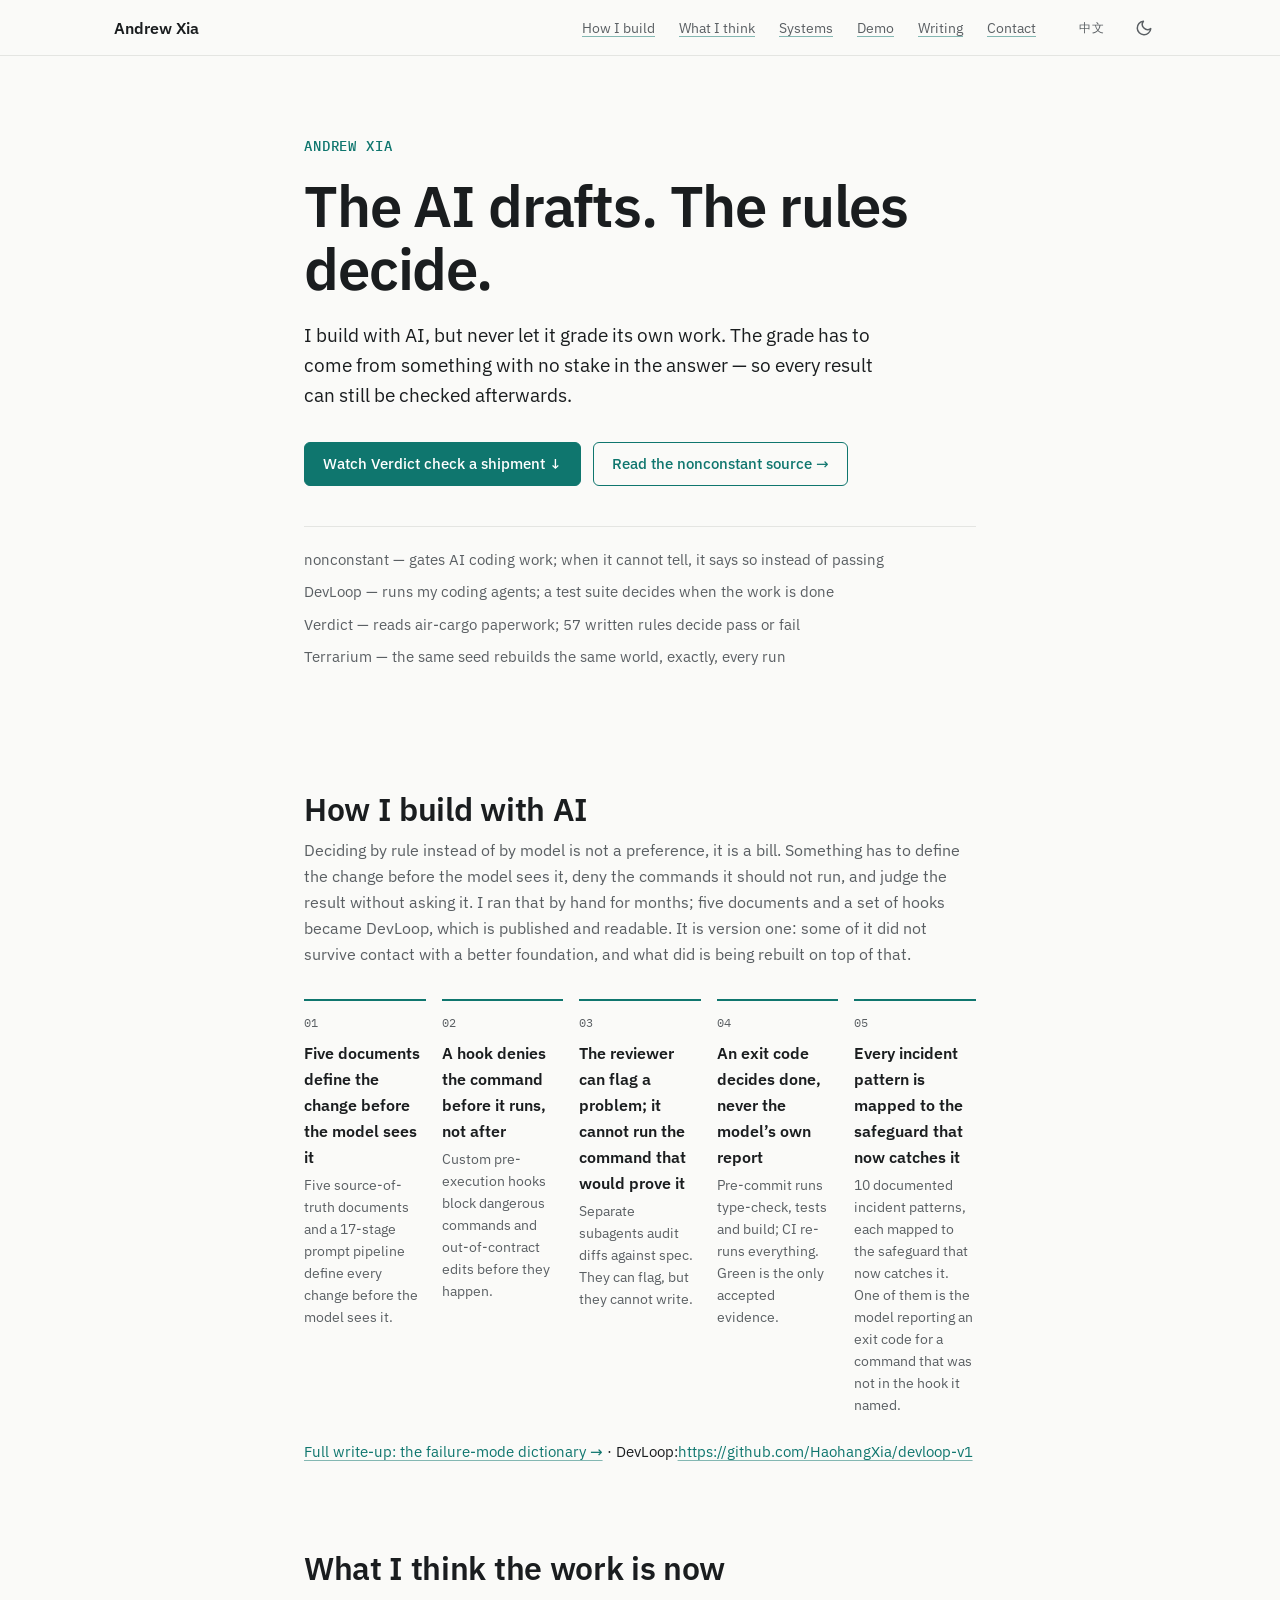
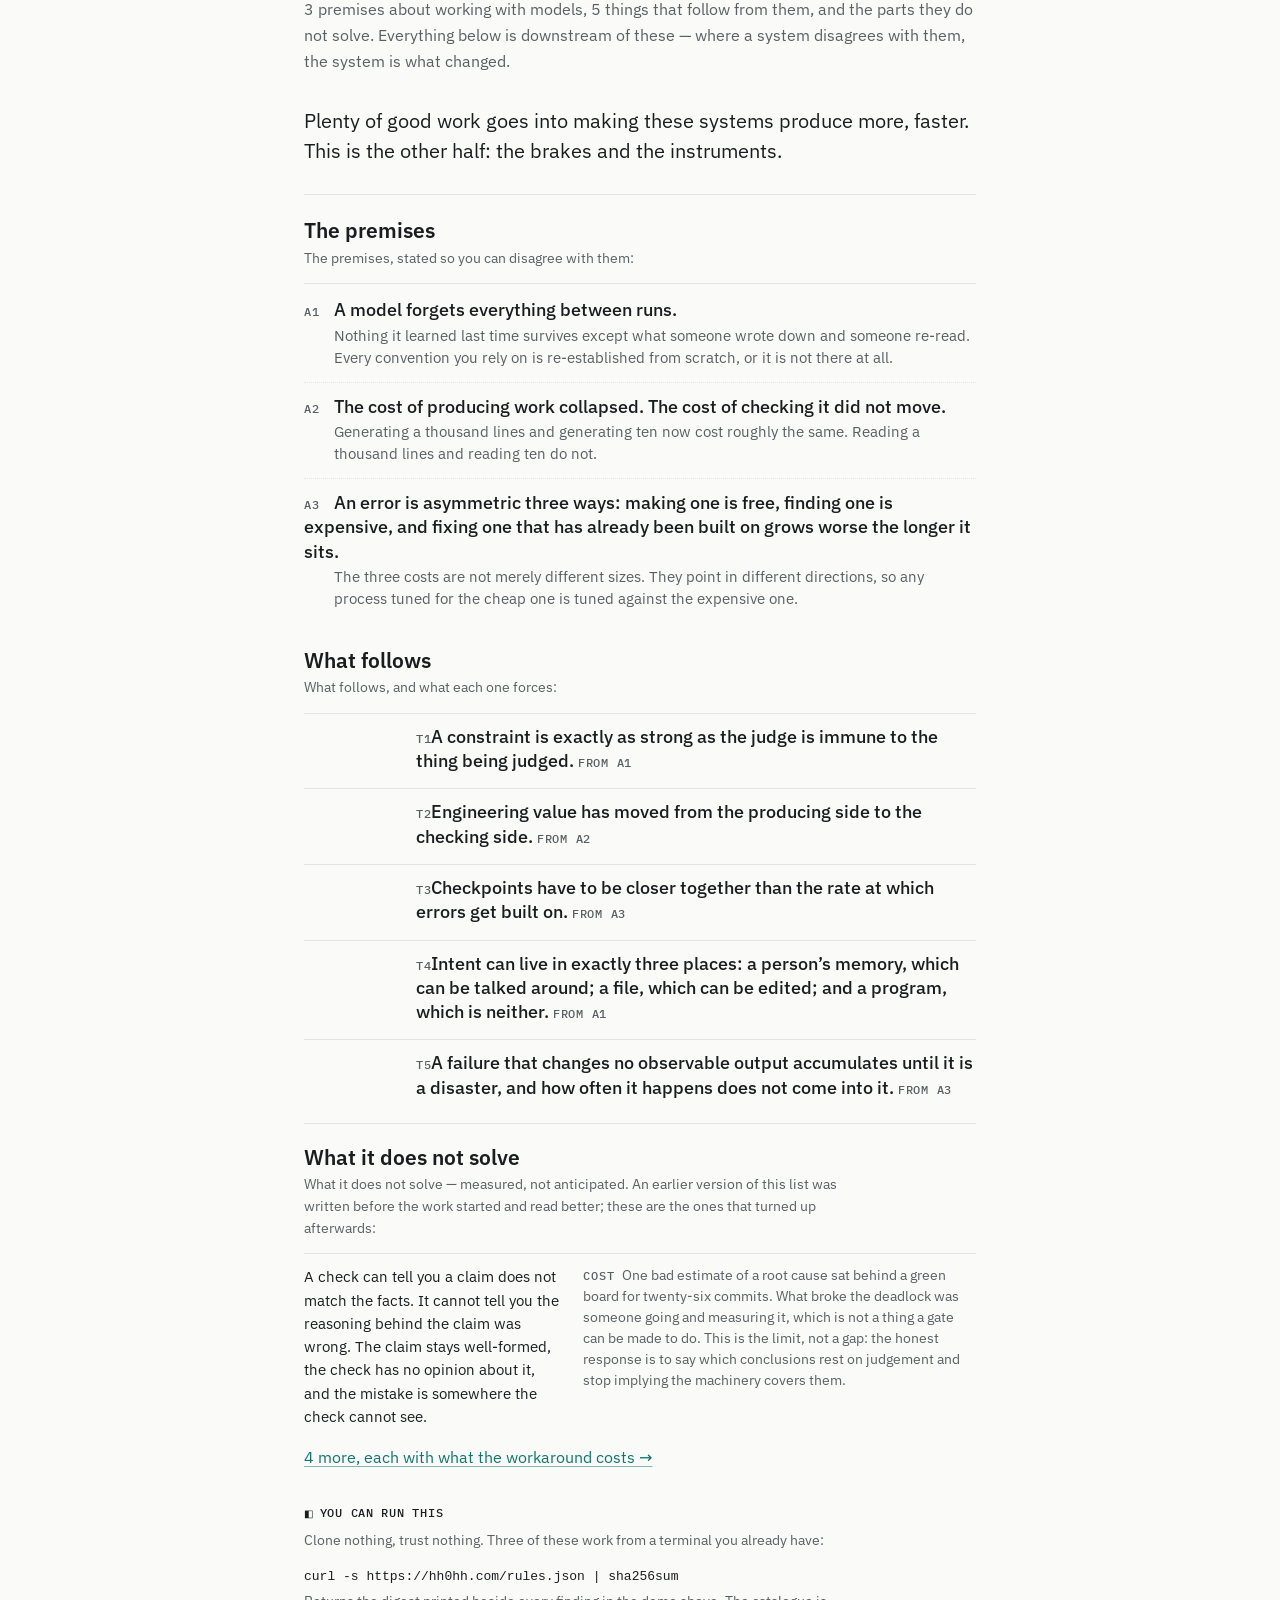
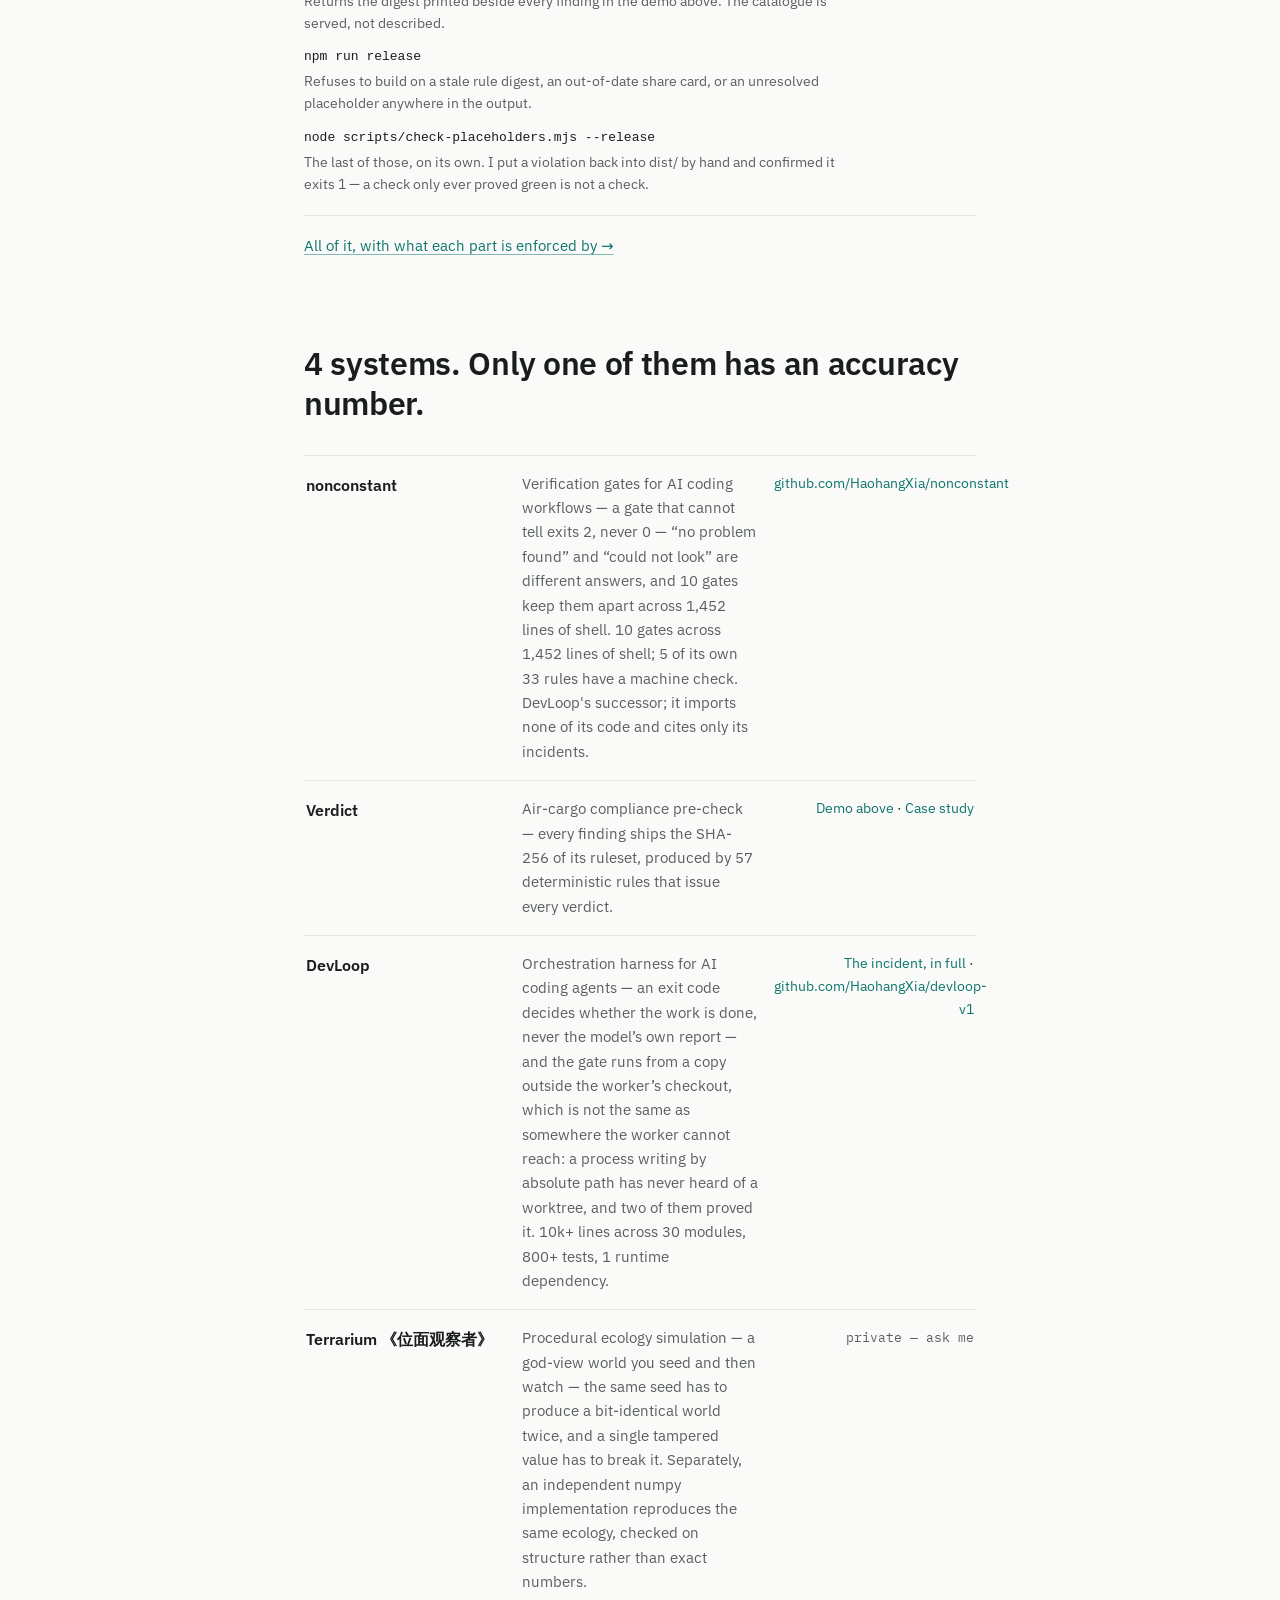
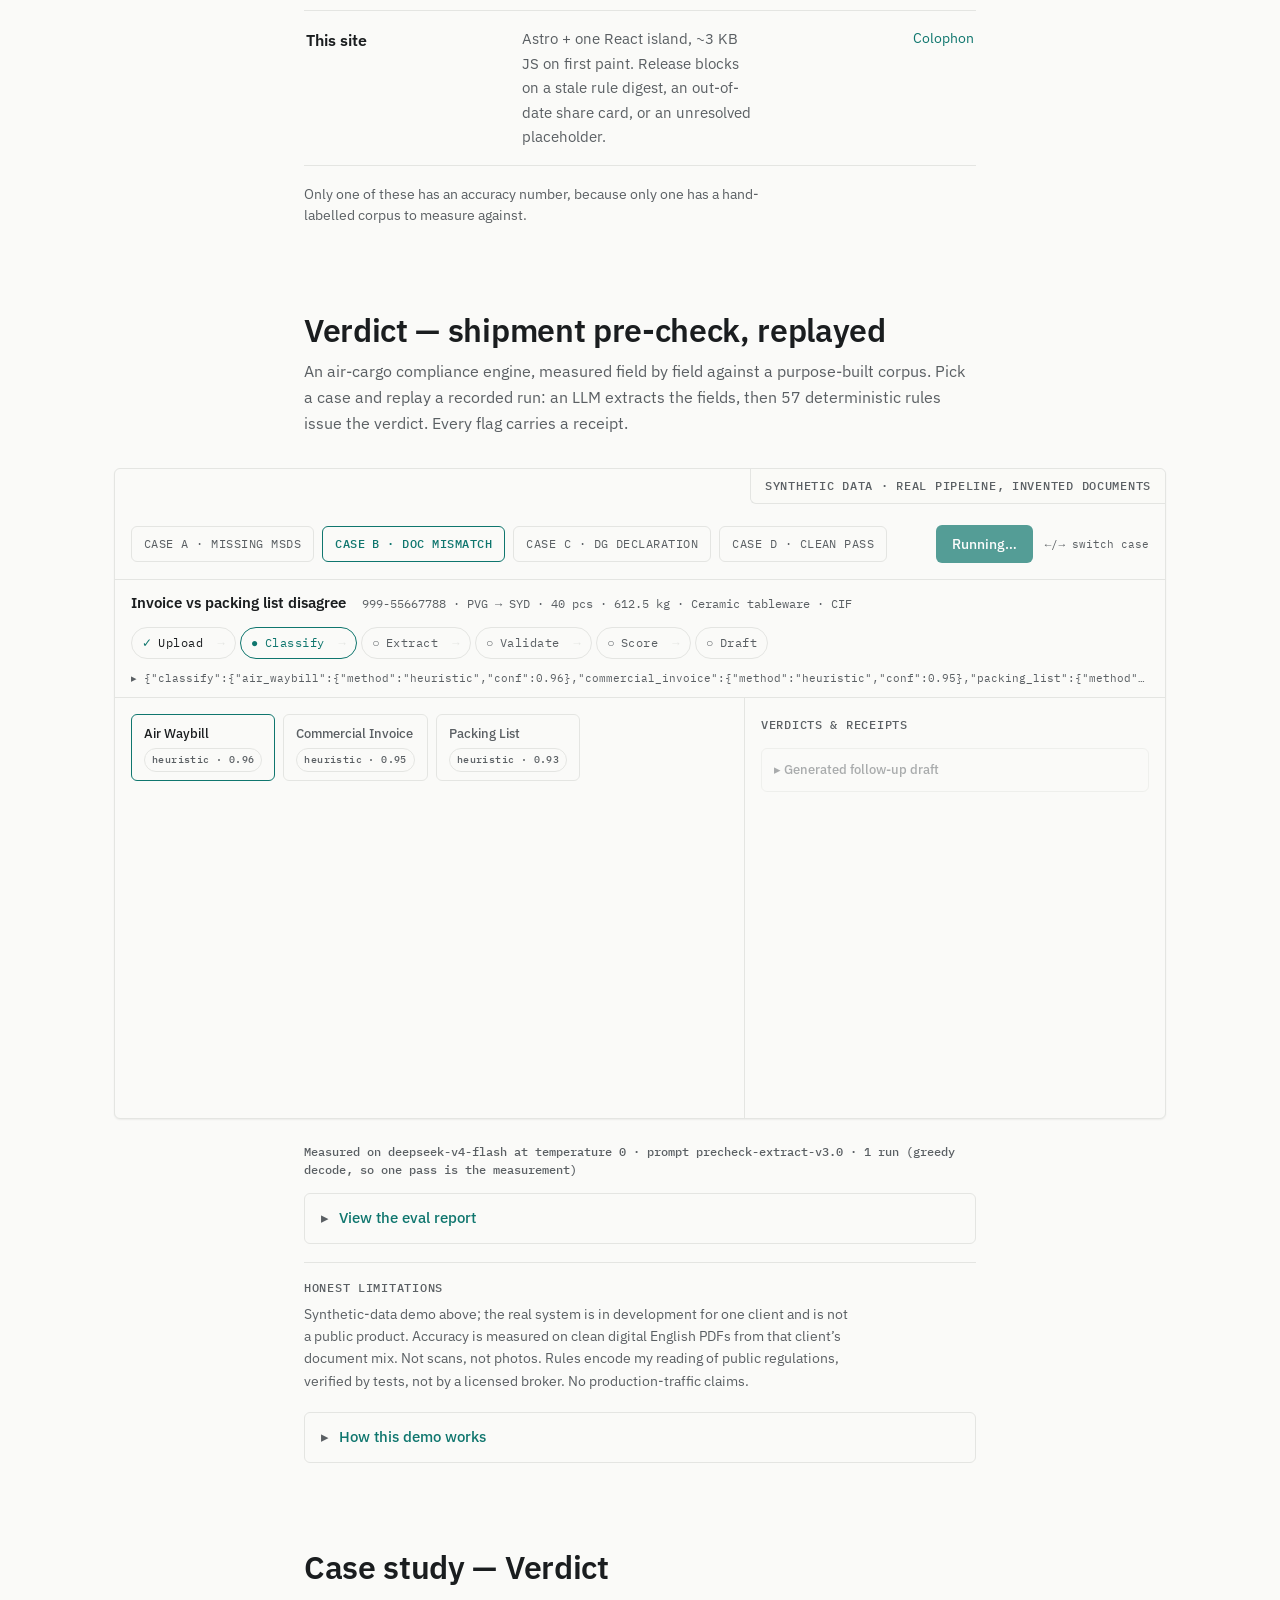
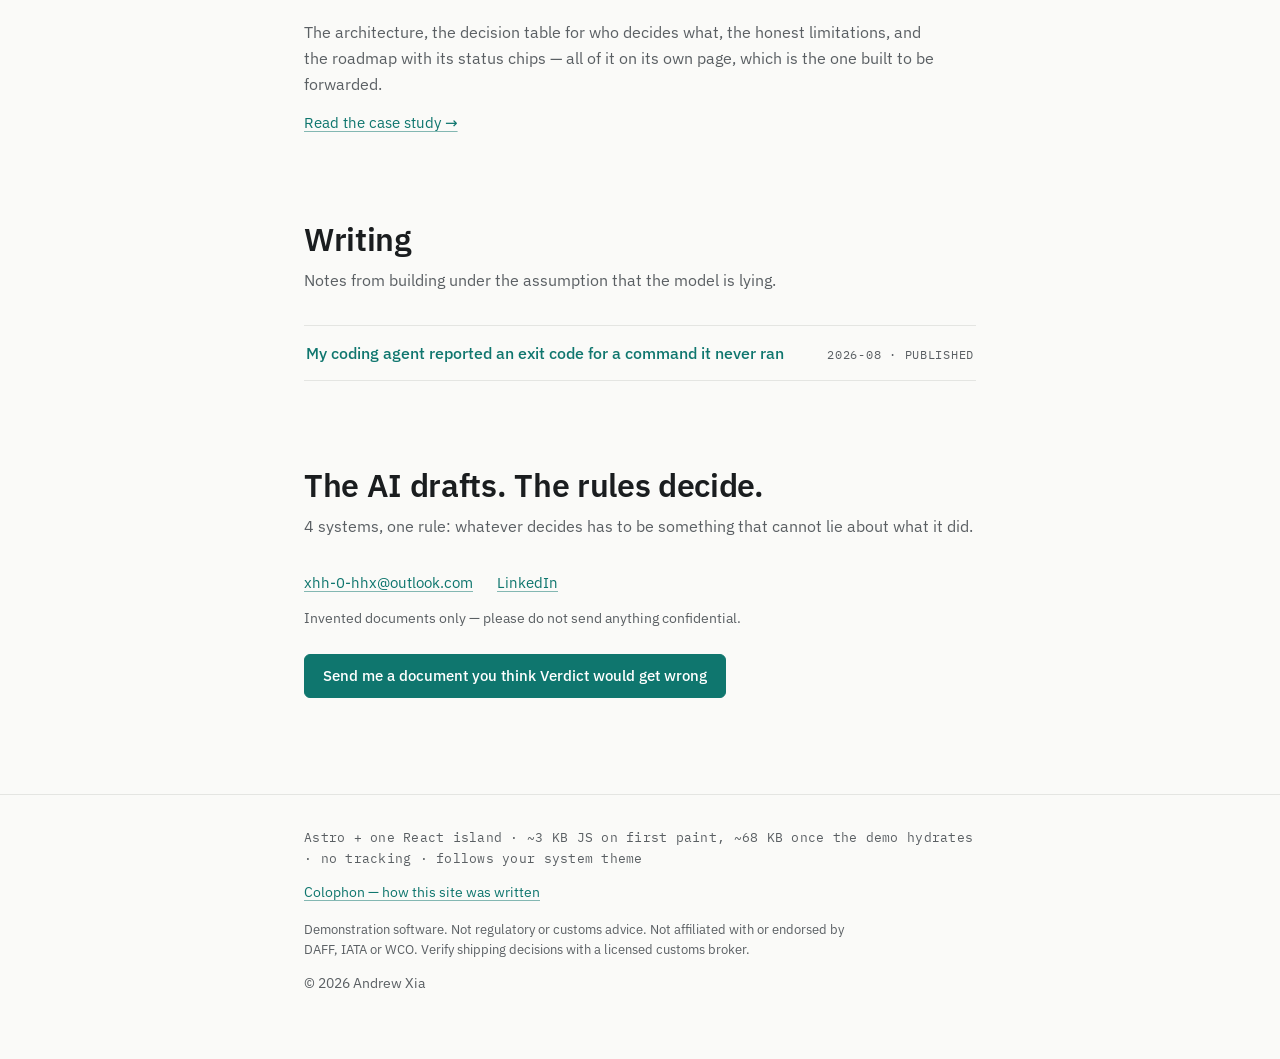
==== commit b4f3fb04: "deploy: 子页互链 + 补 h1" ====
--- a/index.html
+++ b/index.html
@@ -19,7 +19,7 @@
       })();
     </script><link rel="stylesheet" href="/_astro/case-study.7oMEa3GX.css">
 <link rel="stylesheet" href="/_astro/index.Bs4sG0Vk.css">
-<link rel="stylesheet" href="/_astro/index.B4LxtGWT.css"></head> <body> <a class="skip-link" href="#main">Skip to content</a> <header class="site-nav"> <nav class="nav-inner" aria-label="Primary"> <a class="nav-brand" href="/">Andrew Xia</a> <ul class="nav-links"> <li><a href="/#workflow" data-spy="workflow">How I build</a></li><li><a href="/#principles" data-spy="principles">What I think</a></li><li><a href="/#projects" data-spy="projects">Systems</a></li><li><a href="/#demo" data-spy="demo">Demo</a></li><li><a href="/#writing" data-spy="writing">Writing</a></li><li><a href="/#contact" data-spy="contact">Contact</a></li> </ul> <div class="nav-actions">  <a class="lang-switch mono-label" href="/zh/" hreflang="zh-Hans" lang="zh-Hans" rel="alternate" aria-label="切换到中文" data-lang-switch>中文</a> <button class="theme-toggle" type="button" data-label-dark="Switch to dark theme" data-label-light="Switch to light theme" aria-label="Switch to dark theme"> <svg class="icon-moon" width="18" height="18" viewBox="0 0 24 24" fill="none" stroke="currentColor" stroke-width="2" stroke-linecap="round" stroke-linejoin="round" aria-hidden="true"><path d="M21 12.79A9 9 0 1 1 11.21 3 7 7 0 0 0 21 12.79z"></path></svg> <svg class="icon-sun" width="18" height="18" viewBox="0 0 24 24" fill="none" stroke="currentColor" stroke-width="2" stroke-linecap="round" stroke-linejoin="round" aria-hidden="true"><circle cx="12" cy="12" r="4"></circle><path d="M12 2v2m0 16v2M4.93 4.93l1.41 1.41m11.32 11.32 1.41 1.41M2 12h2m16 0h2M4.93 19.07l1.41-1.41m11.32-11.32 1.41-1.41"></path></svg> </button>  </div> </nav> </header> <script type="module">const s=document.querySelector(".theme-toggle"),o=document.documentElement,c=()=>{if(!s)return;const e=o.getAttribute("data-theme")==="dark"?s.dataset.labelLight:s.dataset.labelDark;e&&s.setAttribute("aria-label",e)};c();s?.addEventListener("click",()=>{const t=o.getAttribute("data-theme")==="dark";t?o.removeAttribute("data-theme"):o.setAttribute("data-theme","dark");try{localStorage.setItem("theme",t?"light":"dark")}catch{}c()});const l=[...document.querySelectorAll(".nav-links a[data-spy]")],u=new Map(l.map(t=>[t.dataset.spy,t])),i=[...document.querySelectorAll("section[data-section]")].filter(t=>u.has(t.id));if(i.length>0&&"IntersectionObserver"in window){const t=r=>{for(const a of l)r!==null&&a.dataset.spy===r?a.setAttribute("aria-current","true"):a.removeAttribute("aria-current")},e=new Set,d=new IntersectionObserver(r=>{for(const n of r)n.isIntersecting?e.add(n.target.id):e.delete(n.target.id);const a=i.find(n=>e.has(n.id));t(a?a.id:null)},{rootMargin:"-56px 0px -55% 0px"});for(const r of i)d.observe(r)}</script>  <main id="main">  <section class="hero"> <div class="container"> <p class="kicker mono-label">Andrew Xia</p> <h1>The AI drafts. The rules decide.</h1> <p class="tagline">I build with AI, but never let it grade its own work. The grade has to come from something with no stake in the answer — so every result can still be checked afterwards.</p>  <div class="hero-ctas"> <a class="btn btn-primary" href="#demo">Watch Verdict check a shipment ↓</a> <a class="btn btn-secondary" href="https://github.com/HaohangXia/nonconstant">Read the nonconstant source →</a> </div> <div class="proof-strip-wrap">  <ul class="proof-strip"> <li>nonconstant — gates AI coding work; when it cannot tell, it says so instead of passing</li><li>DevLoop — runs my coding agents; a test suite decides when the work is done</li><li>Verdict — reads air-cargo paperwork; 57 written rules decide pass or fail</li><li>Terrarium — the same seed rebuilds the same world, exactly, every run</li> </ul> </div>  </div> </section>  <section id="workflow" data-section data-print-hide> <div class="container"> <div class="section-head"> <h2>How I build with AI</h2> <p class="deck">Deciding by rule instead of by model is not a preference, it is a bill. Something has to define the change before the model sees it, deny the commands it should not run, and judge the result without asking it. I ran that by hand for months; five documents and a set of hooks became DevLoop, which is published and readable. It is version one: some of it did not survive contact with a better foundation, and what did is being rebuilt on top of that.</p> </div> <ol class="workflow-steps"> <li> <strong>Five documents define the change before the model sees it</strong> <p>Five source-of-truth documents and a 17-stage prompt pipeline define every change before the model sees it.</p> </li><li> <strong>A hook denies the command before it runs, not after</strong> <p>Custom pre-execution hooks block dangerous commands and out-of-contract edits before they happen.</p> </li><li> <strong>The reviewer can flag a problem; it cannot run the command that would prove it</strong> <p>Separate subagents audit diffs against spec. They can flag, but they cannot write.</p> </li><li> <strong>An exit code decides done, never the model’s own report</strong> <p>Pre-commit runs type-check, tests and build; CI re-runs everything. Green is the only accepted evidence.</p> </li><li> <strong>Every incident pattern is mapped to the safeguard that now catches it</strong> <p>10 documented incident patterns, each mapped to the safeguard that now catches it. One of them is the model reporting an exit code for a command that was not in the hook it named.</p> </li> </ol>  <p class="workflow-links"> <a href="/writing/exit-code-for-a-command-it-never-ran/">Full write-up: the failure-mode dictionary →</a>  · DevLoop:<a href="https://github.com/HaohangXia/devloop-v1">https://github.com/HaohangXia/devloop-v1</a>  </p> </div> </section> <section id="principles" data-section data-print-hide data-astro-cid-xfs72xng> <div class="container" data-astro-cid-xfs72xng> <div class="section-head" data-astro-cid-xfs72xng> <h2 data-astro-cid-xfs72xng>What I think the work is now</h2> <p class="deck" data-astro-cid-xfs72xng>3 premises about working with models, 5 things that follow from them, and the parts they do not solve. Everything below is downstream of these — where a system disagrees with them, the system is what changed.</p> </div> <p class="stance" data-astro-cid-xfs72xng>Plenty of good work goes into making these systems produce more, faster. This is the other half: the brakes and the instruments.</p>  <div class="derivation" data-astro-cid-xfs72xng> <h3 class="deriv-head" data-astro-cid-xfs72xng>The premises</h3> <p class="block-lead" data-astro-cid-xfs72xng>The premises, stated so you can disagree with them:</p> <ol class="axioms" data-astro-cid-xfs72xng> <li data-astro-cid-xfs72xng> <p class="ax-claim" data-astro-cid-xfs72xng><span class="ax-id mono-label" data-astro-cid-xfs72xng>A1</span>A model forgets everything between runs.</p> <p class="ax-because" data-astro-cid-xfs72xng>Nothing it learned last time survives except what someone wrote down and someone re-read. Every convention you rely on is re-established from scratch, or it is not there at all.</p> </li><li data-astro-cid-xfs72xng> <p class="ax-claim" data-astro-cid-xfs72xng><span class="ax-id mono-label" data-astro-cid-xfs72xng>A2</span>The cost of producing work collapsed. The cost of checking it did not move.</p> <p class="ax-because" data-astro-cid-xfs72xng>Generating a thousand lines and generating ten now cost roughly the same. Reading a thousand lines and reading ten do not.</p> </li><li data-astro-cid-xfs72xng> <p class="ax-claim" data-astro-cid-xfs72xng><span class="ax-id mono-label" data-astro-cid-xfs72xng>A3</span>An error is asymmetric three ways: making one is free, finding one is expensive, and fixing one that has already been built on grows worse the longer it sits.</p> <p class="ax-because" data-astro-cid-xfs72xng>The three costs are not merely different sizes. They point in different directions, so any process tuned for the cheap one is tuned against the expensive one.</p> </li> </ol> <h3 class="deriv-head" data-astro-cid-xfs72xng>What follows</h3> <p class="block-lead" data-astro-cid-xfs72xng>What follows, and what each one forces:</p> <ol class="theorems" data-astro-cid-xfs72xng> <li data-astro-cid-xfs72xng> <p class="ax-claim" data-astro-cid-xfs72xng> <span class="ax-id mono-label" data-astro-cid-xfs72xng>T1</span>A constraint is exactly as strong as the judge is immune to the thing being judged. <span class="ax-from mono-label" data-astro-cid-xfs72xng>from A1</span> </p>  </li><li data-astro-cid-xfs72xng> <p class="ax-claim" data-astro-cid-xfs72xng> <span class="ax-id mono-label" data-astro-cid-xfs72xng>T2</span>Engineering value has moved from the producing side to the checking side. <span class="ax-from mono-label" data-astro-cid-xfs72xng>from A2</span> </p>  </li><li data-astro-cid-xfs72xng> <p class="ax-claim" data-astro-cid-xfs72xng> <span class="ax-id mono-label" data-astro-cid-xfs72xng>T3</span>Checkpoints have to be closer together than the rate at which errors get built on. <span class="ax-from mono-label" data-astro-cid-xfs72xng>from A3</span> </p>  </li><li data-astro-cid-xfs72xng> <p class="ax-claim" data-astro-cid-xfs72xng> <span class="ax-id mono-label" data-astro-cid-xfs72xng>T4</span>Intent can live in exactly three places: a person’s memory, which can be talked around; a file, which can be edited; and a program, which is neither. <span class="ax-from mono-label" data-astro-cid-xfs72xng>from A1</span> </p>  </li><li data-astro-cid-xfs72xng> <p class="ax-claim" data-astro-cid-xfs72xng> <span class="ax-id mono-label" data-astro-cid-xfs72xng>T5</span>A failure that changes no observable output accumulates until it is a disaster, and how often it happens does not come into it. <span class="ax-from mono-label" data-astro-cid-xfs72xng>from A3</span> </p>  </li> </ol>    <div class="not-solved" data-astro-cid-xfs72xng> <h3 class="deriv-head" data-astro-cid-xfs72xng>What it does not solve</h3> <p class="block-lead" data-astro-cid-xfs72xng>What it does not solve — measured, not anticipated. An earlier version of this list was written before the work started and read better; these are the ones that turned up afterwards:</p>  <ul class="ns-list" data-astro-cid-xfs72xng> <li data-astro-cid-xfs72xng> <p class="ns-problem" data-astro-cid-xfs72xng>A check can tell you a claim does not match the facts. It cannot tell you the reasoning behind the claim was wrong. The claim stays well-formed, the check has no opinion about it, and the mistake is somewhere the check cannot see.</p> <p class="ns-cost" data-astro-cid-xfs72xng><span class="ns-cost-label mono-label" data-astro-cid-xfs72xng>COST</span>One bad estimate of a root cause sat behind a green board for twenty-six commits. What broke the deadlock was someone going and measuring it, which is not a thing a gate can be made to do. This is the limit, not a gap: the honest response is to say which conclusions rest on judgement and stop implying the machinery covers them.</p> </li> </ul> <p class="ns-more" data-astro-cid-xfs72xng> <a href="/principles/" data-astro-cid-xfs72xng>4 more, each with what the workaround costs →</a> </p> </div>   </div>  <div class="runnable tier-runnable" data-astro-cid-xfs72xng> <p class="block-label mono-label" data-astro-cid-xfs72xng> <span class="tier-glyph" aria-hidden="true" data-astro-cid-xfs72xng>◧</span>YOU CAN RUN THIS </p> <p class="block-lead" data-astro-cid-xfs72xng>Clone nothing, trust nothing. Three of these work from a terminal you already have:</p> <ul class="check-list" data-astro-cid-xfs72xng> <li data-astro-cid-xfs72xng> <code data-astro-cid-xfs72xng>curl -s https://hh0hh.com/rules.json | sha256sum</code> <span class="check-what" data-astro-cid-xfs72xng>Returns the digest printed beside every finding in the demo above. The catalogue is served, not described.</span> </li><li data-astro-cid-xfs72xng> <code data-astro-cid-xfs72xng>npm run release</code> <span class="check-what" data-astro-cid-xfs72xng>Refuses to build on a stale rule digest, an out-of-date share card, or an unresolved placeholder anywhere in the output.</span> </li><li data-astro-cid-xfs72xng> <code data-astro-cid-xfs72xng>node scripts/check-placeholders.mjs --release</code> <span class="check-what" data-astro-cid-xfs72xng>The last of those, on its own. I put a violation back into dist/ by hand and confirmed it exits 1 — a check only ever proved green is not a check.</span> </li> </ul> </div>   <p class="principles-more" data-astro-cid-xfs72xng> <a href="/principles/" data-astro-cid-xfs72xng>All of it, with what each part is enforced by →</a> </p> </div> </section>   <section id="projects" data-section data-print-hide data-astro-cid-amng4zvp> <div class="container" data-astro-cid-amng4zvp> <div class="section-head" data-astro-cid-amng4zvp> <h2 data-astro-cid-amng4zvp>4 systems. Only one of them has an accuracy number.</h2> </div> <div class="projects-rows" data-astro-cid-amng4zvp> <div class="project-row" data-astro-cid-amng4zvp> <span class="p-name" data-astro-cid-amng4zvp>nonconstant</span> <span class="p-line" data-astro-cid-amng4zvp>Verification gates for AI coding workflows — a gate that cannot tell exits 2, never 0 — “no problem found” and “could not look” are different answers, and 10 gates keep them apart across 1,452 lines of shell. 10 gates across 1,452 lines of shell; 5 of its own 33 rules have a machine check. DevLoop&#39;s successor; it imports none of its code and cites only its incidents.</span>  <span class="p-proof" data-astro-cid-amng4zvp>  <a href="https://github.com/HaohangXia/nonconstant" rel="noopener" data-astro-cid-amng4zvp>github.com/HaohangXia/nonconstant</a>   </span> </div><div class="project-row" data-astro-cid-amng4zvp> <span class="p-name" data-astro-cid-amng4zvp>Verdict</span> <span class="p-line" data-astro-cid-amng4zvp>Air-cargo compliance pre-check — every finding ships the SHA-256 of its ruleset, produced by 57 deterministic rules that issue every verdict.</span>  <span class="p-proof" data-astro-cid-amng4zvp> <a href="#demo" data-astro-cid-amng4zvp>Demo above</a> <span aria-hidden="true" data-astro-cid-amng4zvp> · </span><a href="/case-study/" data-astro-cid-amng4zvp>Case study</a>    </span> </div><div class="project-row" data-astro-cid-amng4zvp> <span class="p-name" data-astro-cid-amng4zvp>DevLoop</span> <span class="p-line" data-astro-cid-amng4zvp>Orchestration harness for AI coding agents — an exit code decides whether the work is done, never the model’s own report — and the gate runs from a copy outside the worker’s checkout, which is not the same as somewhere the worker cannot reach: a process writing by absolute path has never heard of a worktree, and two of them proved it. 10k+ lines across 30 modules, 800+ tests, 1 runtime dependency.</span>  <span class="p-proof" data-astro-cid-amng4zvp> <a href="/writing/exit-code-for-a-command-it-never-ran/" data-astro-cid-amng4zvp>The incident, in full</a>  <span aria-hidden="true" data-astro-cid-amng4zvp> · </span><a href="https://github.com/HaohangXia/devloop-v1" rel="noopener" data-astro-cid-amng4zvp>github.com/HaohangXia/devloop-v1</a>   </span> </div><div class="project-row" data-astro-cid-amng4zvp> <span class="p-name" data-astro-cid-amng4zvp>Terrarium 《位面观察者》</span> <span class="p-line" data-astro-cid-amng4zvp>Procedural ecology simulation — a god-view world you seed and then watch — the same seed has to produce a bit-identical world twice, and a single tampered value has to break it. Separately, an independent numpy implementation reproduces the same ecology, checked on structure rather than exact numbers.</span>  <span class="p-proof" data-astro-cid-amng4zvp>   <span class="private-note" data-astro-cid-amng4zvp>private — ask me</span> </span> </div><div class="project-row" data-astro-cid-amng4zvp> <span class="p-name" data-astro-cid-amng4zvp>This site</span> <span class="p-line" data-astro-cid-amng4zvp>Astro + one React island, ~3 KB JS on first paint. Release blocks on a stale rule digest, an out-of-date share card, or an unresolved placeholder.</span>  <span class="p-proof" data-astro-cid-amng4zvp> <a href="/colophon/" data-astro-cid-amng4zvp>Colophon</a>    </span> </div> </div> <p class="systems-note" data-astro-cid-amng4zvp>Only one of these has an accuracy number, because only one has a hand-labelled corpus to measure against.</p> </div> </section>  <section id="demo" data-section data-print-hide data-astro-cid-6vk3rcnz> <div class="container section-head" data-astro-cid-6vk3rcnz> <h2 data-astro-cid-6vk3rcnz>Verdict — shipment pre-check, replayed</h2> <p class="deck" data-astro-cid-6vk3rcnz>An air-cargo compliance engine, measured field by field against a purpose-built corpus. Pick a case and replay a recorded run: an LLM extracts the fields, then 57 deterministic rules issue the verdict. Every flag carries a receipt.</p> </div> <div class="container-wide" data-astro-cid-6vk3rcnz> <div class="demo-frame" data-astro-cid-6vk3rcnz> <p class="demo-badge mono-label" data-astro-cid-6vk3rcnz>SYNTHETIC DATA · real pipeline, invented documents</p> <style>astro-island,astro-slot,astro-static-slot{display:contents}</style><script>(()=>{var a=(s,i,o)=>{let r=async()=>{await(await s())()},t=typeof i.value=="object"?i.value:void 0,c={rootMargin:t==null?void 0:t.rootMargin},n=new IntersectionObserver(e=>{for(let l of e)if(l.isIntersecting){n.disconnect(),r();break}},c);for(let e of o.children)n.observe(e)};(self.Astro||(self.Astro={})).visible=a;window.dispatchEvent(new Event("astro:visible"));})();</script><script>(()=>{var A=Object.defineProperty;var g=(i,o,a)=>o in i?A(i,o,{enumerable:!0,configurable:!0,writable:!0,value:a}):i[o]=a;var d=(i,o,a)=>g(i,typeof o!="symbol"?o+"":o,a);{let i={0:t=>m(t),1:t=>a(t),2:t=>new RegExp(t),3:t=>new Date(t),4:t=>new Map(a(t)),5:t=>new Set(a(t)),6:t=>BigInt(t),7:t=>new URL(t),8:t=>new Uint8Array(t),9:t=>new Uint16Array(t),10:t=>new Uint32Array(t),11:t=>1/0*t},o=t=>{let[l,e]=t;return l in i?i[l](e):void 0},a=t=>t.map(o),m=t=>typeof t!="object"||t===null?t:Object.fromEntries(Object.entries(t).map(([l,e])=>[l,o(e)]));class y extends HTMLElement{constructor(){super(...arguments);d(this,"Component");d(this,"hydrator");d(this,"hydrate",async()=>{var b;if(!this.hydrator||!this.isConnected)return;let e=(b=this.parentElement)==null?void 0:b.closest("astro-island[ssr]");if(e){e.addEventListener("astro:hydrate",this.hydrate,{once:!0});return}let c=this.querySelectorAll("astro-slot"),n={},h=this.querySelectorAll("template[data-astro-template]");for(let r of h){let s=r.closest(this.tagName);s!=null&&s.isSameNode(this)&&(n[r.getAttribute("data-astro-template")||"default"]=r.innerHTML,r.remove())}for(let r of c){let s=r.closest(this.tagName);s!=null&&s.isSameNode(this)&&(n[r.getAttribute("name")||"default"]=r.innerHTML)}let p;try{p=this.hasAttribute("props")?m(JSON.parse(this.getAttribute("props"))):{}}catch(r){let s=this.getAttribute("component-url")||"<unknown>",v=this.getAttribute("component-export");throw v&&(s+=` (export ${v})`),console.error(`[hydrate] Error parsing props for component ${s}`,this.getAttribute("props"),r),r}let u;await this.hydrator(this)(this.Component,p,n,{client:this.getAttribute("client")}),this.removeAttribute("ssr"),this.dispatchEvent(new CustomEvent("astro:hydrate"))});d(this,"unmount",()=>{this.isConnected||this.dispatchEvent(new CustomEvent("astro:unmount"))})}disconnectedCallback(){document.removeEventListener("astro:after-swap",this.unmount),document.addEventListener("astro:after-swap",this.unmount,{once:!0})}connectedCallback(){if(!this.hasAttribute("await-children")||document.readyState==="interactive"||document.readyState==="complete")this.childrenConnectedCallback();else{let e=()=>{document.removeEventListener("DOMContentLoaded",e),c.disconnect(),this.childrenConnectedCallback()},c=new MutationObserver(()=>{var n;((n=this.lastChild)==null?void 0:n.nodeType)===Node.COMMENT_NODE&&this.lastChild.nodeValue==="astro:end"&&(this.lastChild.remove(),e())});c.observe(this,{childList:!0}),document.addEventListener("DOMContentLoaded",e)}}async childrenConnectedCallback(){let e=this.getAttribute("before-hydration-url");e&&await import(e),this.start()}async start(){let e=JSON.parse(this.getAttribute("opts")),c=this.getAttribute("client");if(Astro[c]===void 0){window.addEventListener(`astro:${c}`,()=>this.start(),{once:!0});return}try{await Astro[c](async()=>{let n=this.getAttribute("renderer-url"),[h,{default:p}]=await Promise.all([import(this.getAttribute("component-url")),n?import(n):()=>()=>{}]),u=this.getAttribute("component-export")||"default";if(!u.includes("."))this.Component=h[u];else{this.Component=h;for(let f of u.split("."))this.Component=this.Component[f]}return this.hydrator=p,this.hydrate},e,this)}catch(n){console.error(`[astro-island] Error hydrating ${this.getAttribute("component-url")}`,n)}}attributeChangedCallback(){this.hydrate()}}d(y,"observedAttributes",["props"]),customElements.get("astro-island")||customElements.define("astro-island",y)}})();</script><astro-island uid="1g2CeE" prefix="r1" component-url="/_astro/VerdictDemo.D597B04W.js" component-export="default" renderer-url="/_astro/client.nFz3bvDj.js" props="{&quot;mc&quot;:[0,{&quot;skipLink&quot;:[0,&quot;Skip to content&quot;],&quot;derivedFrom&quot;:[0,&quot;from&quot;],&quot;costLabel&quot;:[0,&quot;COST&quot;],&quot;thisSite&quot;:[0,&quot;This site&quot;],&quot;navAriaLabel&quot;:[0,&quot;Primary&quot;],&quot;themeToDark&quot;:[0,&quot;Switch to dark theme&quot;],&quot;themeToLight&quot;:[0,&quot;Switch to light theme&quot;],&quot;backHome&quot;:[0,&quot;← Back to the site&quot;],&quot;switchLanguage&quot;:[0,&quot;中文&quot;],&quot;switchLanguageAria&quot;:[0,&quot;切换到中文&quot;],&quot;demoRegionLabel&quot;:[0,&quot;Verdict demo — guided replay. Use the left and right arrow keys to switch case.&quot;],&quot;caseSelectorLabel&quot;:[0,&quot;Demo case selector&quot;],&quot;pipelineLabel&quot;:[0,&quot;Pipeline stages&quot;],&quot;documentsLabel&quot;:[0,&quot;Documents&quot;],&quot;findingsLabel&quot;:[0,&quot;Findings&quot;],&quot;kbdHint&quot;:[0,&quot;←/→ switch case&quot;],&quot;runningLabel&quot;:[0,&quot;Running…&quot;],&quot;stageAnnouncements&quot;:[1,[[0,&quot;Stage 1 of 6: uploading documents…&quot;],[0,&quot;Stage 2 of 6: classifying documents…&quot;],[0,&quot;Stage 3 of 6: extracting fields…&quot;],[0,&quot;Stage 4 of 6: validating against rules…&quot;],[0,&quot;Stage 5 of 6: scoring risk…&quot;],[0,&quot;Stage 6 of 6: drafting follow-up…&quot;]]],&quot;completeAnnouncement&quot;:[0,&quot;Complete: verdict {status}, {findings} findings.&quot;],&quot;caseArmedAnnouncement&quot;:[0,&quot;{label} selected — ready to run.&quot;],&quot;fieldLinked&quot;:[0,&quot;Highlighted {n} findings citing this field.&quot;],&quot;fieldNotCited&quot;:[0,&quot;No findings cite this field.&quot;],&quot;copyHashLabel&quot;:[0,&quot;Copy full snapshot hash&quot;],&quot;hashCopied&quot;:[0,&quot;Snapshot hash copied&quot;],&quot;copyDraftLabel&quot;:[0,&quot;Copy draft&quot;],&quot;draftCopied&quot;:[0,&quot;Draft copied&quot;],&quot;copyFailed&quot;:[0,&quot;Copy failed — clipboard unavailable&quot;],&quot;lowConfidence&quot;:[0,&quot;low confidence&quot;],&quot;riskLabel&quot;:[0,&quot;risk&quot;],&quot;stepThrough&quot;:[0,&quot;Step through&quot;],&quot;stepPrev&quot;:[0,&quot;Prev&quot;],&quot;stepNext&quot;:[0,&quot;Next&quot;],&quot;stepOf&quot;:[0,&quot;Stage {n} of {total}&quot;],&quot;reducedMotionNote&quot;:[0,&quot;Reduced motion on — final state shown; step through the stages below.&quot;],&quot;replayedTooltip&quot;:[0,&quot;replayed — pre-recorded output of the real pipeline&quot;],&quot;privateAskMe&quot;:[0,&quot;private — ask me&quot;],&quot;statusVerified&quot;:[0,&quot;Status verified {date}&quot;],&quot;devLogPending&quot;:[0,&quot;Dev-log excerpt — pending owner’s real excerpt&quot;]}],&quot;data-astro-cid-6vk3rcnz&quot;:[0,true]}" ssr client="visible" opts="{&quot;name&quot;:&quot;VerdictDemo&quot;,&quot;value&quot;:{&quot;rootMargin&quot;:&quot;200px&quot;}}" await-children><div class="vd" role="group" aria-label="Verdict demo — guided replay. Use the left and right arrow keys to switch case."><div class="vd-top"><div class="vd-cases" role="group" aria-label="Demo case selector"><button type="button" class="vd-case-btn" aria-pressed="false">CASE A · MISSING MSDS</button><button type="button" class="vd-case-btn is-active" aria-pressed="true">CASE B · DOC MISMATCH</button><button type="button" class="vd-case-btn" aria-pressed="false">CASE C · DG DECLARATION</button><button type="button" class="vd-case-btn" aria-pressed="false">CASE D · CLEAN PASS</button></div><div class="vd-runwrap"><button type="button" class="vd-run">Run case</button><span class="vd-kbd" aria-hidden="true">←/→ switch case</span></div></div><div class="vd-shipment"><span class="vd-title">Invoice vs packing list disagree</span><span class="vd-ship-line">999-55667788<!-- --> · <!-- -->PVG<!-- --> → <!-- -->SYD<!-- --> ·<!-- --> <!-- -->40<!-- --> pcs · <!-- -->612.5<!-- --> kg ·<!-- --> <!-- -->Ceramic tableware<!-- --> · <!-- -->CIF</span></div><ol class="vd-pipeline" aria-label="Pipeline stages"><li class="vd-chip is-pending"><span class="vd-chip-mark" aria-hidden="true">○</span>Upload</li><li class="vd-chip is-pending" title="replayed — pre-recorded output of the real pipeline"><span class="vd-chip-mark" aria-hidden="true">○</span>Classify</li><li class="vd-chip is-pending" title="replayed — pre-recorded output of the real pipeline"><span class="vd-chip-mark" aria-hidden="true">○</span>Extract</li><li class="vd-chip is-pending"><span class="vd-chip-mark" aria-hidden="true">○</span>Validate</li><li class="vd-chip is-pending"><span class="vd-chip-mark" aria-hidden="true">○</span>Score</li><li class="vd-chip is-pending"><span class="vd-chip-mark" aria-hidden="true">○</span>Draft</li></ol><div class="vd-tape" aria-hidden="true">▸ <!-- -->{&quot;state&quot;:&quot;idle&quot;,&quot;case&quot;:&quot;case-b&quot;}</div><div class="vd-body"><section class="vd-evidence" aria-label="Findings"><header class="vd-panel-head"><span class="vd-panel-title">Verdicts &amp; receipts</span></header><div class="vd-draft is-waiting"><button type="button" class="vd-draft-toggle" aria-expanded="false" disabled=""><span aria-hidden="true">▸</span> <!-- -->Generated follow-up draft</button></div></section><section class="vd-docs" aria-label="Documents"></section></div><div class="sr-only" aria-live="polite"></div></div><!--astro:end--></astro-island> </div> </div> <div class="container demo-under" data-astro-cid-6vk3rcnz> <p class="mono-label eval-conditions" data-astro-cid-6vk3rcnz>Measured on deepseek-v4-flash at temperature 0 · prompt precheck-extract-v3.0 · 1 run (greedy decode, so one pass is the measurement)</p> <details id="eval" data-astro-cid-6vk3rcnz> <summary data-astro-cid-6vk3rcnz>View the eval report</summary> <div class="details-body" data-astro-cid-6vk3rcnz> <h3 data-astro-cid-6vk3rcnz>Extraction eval — the shipped extractor vs hand-labelled ground truth</h3> <p class="mono-label eval-measured" data-astro-cid-6vk3rcnz>measured 2026-06 · corpus v1</p> <table class="eval-table" data-astro-cid-6vk3rcnz> <tbody data-astro-cid-6vk3rcnz> <tr data-astro-cid-6vk3rcnz> <td class="eval-term" data-astro-cid-6vk3rcnz>Corpus</td> <td data-astro-cid-6vk3rcnz>85 documents · 511 labelled fields · 17 document sets</td> </tr><tr data-astro-cid-6vk3rcnz> <td class="eval-term" data-astro-cid-6vk3rcnz>Strict exact-match accuracy</td> <td data-astro-cid-6vk3rcnz><strong data-astro-cid-6vk3rcnz>96.3%</strong></td> </tr><tr data-astro-cid-6vk3rcnz> <td class="eval-term" data-astro-cid-6vk3rcnz>Semantic accuracy (format/granularity tolerant)</td> <td data-astro-cid-6vk3rcnz><strong data-astro-cid-6vk3rcnz>99.0%</strong></td> </tr><tr data-astro-cid-6vk3rcnz> <td class="eval-term" data-astro-cid-6vk3rcnz>Extraction failures</td> <td data-astro-cid-6vk3rcnz>0 · True misses: 2 — both reproduced by the harness and reviewed field-by-field</td> </tr><tr data-astro-cid-6vk3rcnz> <td class="eval-term" data-astro-cid-6vk3rcnz>Method</td> <td data-astro-cid-6vk3rcnz>Field-by-field diff, strict + lenient matchers; identifiers compared separator-stripped; every mismatch printed for human review</td> </tr><tr data-astro-cid-6vk3rcnz> <td class="eval-term" data-astro-cid-6vk3rcnz>Run conditions</td> <td data-astro-cid-6vk3rcnz>deepseek-v4-flash · temperature 0 · prompt precheck-extract-v3.0 · 1 run</td> </tr> </tbody> </table> <p class="eval-scope" data-astro-cid-6vk3rcnz>Numbers cover clean digital English PDFs, generated for this corpus from hand-authored ground truth — so the truth is exact and the parsing is easy. Scanned or photographed documents, other layouts, and anyone’s actual paperwork are all outside it.</p> </div> </details>  <div class="honest-limits" data-astro-cid-6vk3rcnz> <p class="mono-label limits-label" data-astro-cid-6vk3rcnz>Honest limitations</p> <p class="limits-body" data-astro-cid-6vk3rcnz>Synthetic-data demo above; the real system is in development for one client and is not a public product. Accuracy is measured on clean digital English PDFs from that client’s document mix. Not scans, not photos. Rules encode my reading of public regulations, verified by tests, not by a licensed broker. No production-traffic claims.</p> </div>  <details data-astro-cid-6vk3rcnz> <summary data-astro-cid-6vk3rcnz>How this demo works</summary> <div class="details-body" data-astro-cid-6vk3rcnz> <p data-astro-cid-6vk3rcnz>This demo replays pre-recorded outputs of the real pipeline run against synthetic shipping documents — same extraction schemas, same rule engine, same verdict logic. Nothing here calls a network: no LLM API, no tracking, no data leaving your browser. Document values are invented; rule IDs and thresholds are simplified for display. The full system is still being built for that client; this replay is the honest public slice of what works today.</p> <p class="mono-label demo-recording" data-astro-cid-6vk3rcnz>Demo recording: 2026-06-12 · rule snapshot b439ef74…</p> </div> </details> </div> </section>  <script>
+<link rel="stylesheet" href="/_astro/index.B4LxtGWT.css"></head> <body> <a class="skip-link" href="#main">Skip to content</a> <header class="site-nav"> <nav class="nav-inner" aria-label="Primary"> <a class="nav-brand" href="/">Andrew Xia</a> <ul class="nav-links"> <li><a href="/#workflow" data-spy="workflow">How I build</a></li><li><a href="/#principles" data-spy="principles">What I think</a></li><li><a href="/#projects" data-spy="projects">Systems</a></li><li><a href="/#demo" data-spy="demo">Demo</a></li><li><a href="/#writing" data-spy="writing">Writing</a></li><li><a href="/#contact" data-spy="contact">Contact</a></li> </ul> <div class="nav-actions">  <a class="lang-switch mono-label" href="/zh/" hreflang="zh-Hans" lang="zh-Hans" rel="alternate" aria-label="切换到中文" data-lang-switch>中文</a> <button class="theme-toggle" type="button" data-label-dark="Switch to dark theme" data-label-light="Switch to light theme" aria-label="Switch to dark theme"> <svg class="icon-moon" width="18" height="18" viewBox="0 0 24 24" fill="none" stroke="currentColor" stroke-width="2" stroke-linecap="round" stroke-linejoin="round" aria-hidden="true"><path d="M21 12.79A9 9 0 1 1 11.21 3 7 7 0 0 0 21 12.79z"></path></svg> <svg class="icon-sun" width="18" height="18" viewBox="0 0 24 24" fill="none" stroke="currentColor" stroke-width="2" stroke-linecap="round" stroke-linejoin="round" aria-hidden="true"><circle cx="12" cy="12" r="4"></circle><path d="M12 2v2m0 16v2M4.93 4.93l1.41 1.41m11.32 11.32 1.41 1.41M2 12h2m16 0h2M4.93 19.07l1.41-1.41m11.32-11.32 1.41-1.41"></path></svg> </button>  </div> </nav> </header> <script type="module">const s=document.querySelector(".theme-toggle"),o=document.documentElement,c=()=>{if(!s)return;const e=o.getAttribute("data-theme")==="dark"?s.dataset.labelLight:s.dataset.labelDark;e&&s.setAttribute("aria-label",e)};c();s?.addEventListener("click",()=>{const t=o.getAttribute("data-theme")==="dark";t?o.removeAttribute("data-theme"):o.setAttribute("data-theme","dark");try{localStorage.setItem("theme",t?"light":"dark")}catch{}c()});const l=[...document.querySelectorAll(".nav-links a[data-spy]")],u=new Map(l.map(t=>[t.dataset.spy,t])),i=[...document.querySelectorAll("section[data-section]")].filter(t=>u.has(t.id));if(i.length>0&&"IntersectionObserver"in window){const t=r=>{for(const a of l)r!==null&&a.dataset.spy===r?a.setAttribute("aria-current","true"):a.removeAttribute("aria-current")},e=new Set,d=new IntersectionObserver(r=>{for(const n of r)n.isIntersecting?e.add(n.target.id):e.delete(n.target.id);const a=i.find(n=>e.has(n.id));t(a?a.id:null)},{rootMargin:"-56px 0px -55% 0px"});for(const r of i)d.observe(r)}</script>  <main id="main">  <section class="hero"> <div class="container"> <p class="kicker mono-label">Andrew Xia</p> <h1>The AI drafts. The rules decide.</h1> <p class="tagline">I build with AI, but never let it grade its own work. The grade has to come from something with no stake in the answer — so every result can still be checked afterwards.</p>  <div class="hero-ctas"> <a class="btn btn-primary" href="#demo">Watch Verdict check a shipment ↓</a> <a class="btn btn-secondary" href="https://github.com/HaohangXia/nonconstant">Read the nonconstant source →</a> </div> <div class="proof-strip-wrap">  <ul class="proof-strip"> <li>nonconstant — gates AI coding work; when it cannot tell, it says so instead of passing</li><li>DevLoop — runs my coding agents; a test suite decides when the work is done</li><li>Verdict — reads air-cargo paperwork; 57 written rules decide pass or fail</li><li>Terrarium — the same seed rebuilds the same world, exactly, every run</li> </ul> </div>  </div> </section>  <section id="workflow" data-section data-print-hide> <div class="container"> <div class="section-head"> <h2>How I build with AI</h2> <p class="deck">Deciding by rule instead of by model is not a preference, it is a bill. Something has to define the change before the model sees it, deny the commands it should not run, and judge the result without asking it. I ran that by hand for months; five documents and a set of hooks became DevLoop, which is published and readable. It is version one: some of it did not survive contact with a better foundation, and what did is being rebuilt on top of that.</p> </div> <ol class="workflow-steps"> <li> <strong>Five documents define the change before the model sees it</strong> <p>Five source-of-truth documents and a 17-stage prompt pipeline define every change before the model sees it.</p> </li><li> <strong>A hook denies the command before it runs, not after</strong> <p>Custom pre-execution hooks block dangerous commands and out-of-contract edits before they happen.</p> </li><li> <strong>The reviewer can flag a problem; it cannot run the command that would prove it</strong> <p>Separate subagents audit diffs against spec. They can flag, but they cannot write.</p> </li><li> <strong>An exit code decides done, never the model’s own report</strong> <p>Pre-commit runs type-check, tests and build; CI re-runs everything. Green is the only accepted evidence.</p> </li><li> <strong>Every incident pattern is mapped to the safeguard that now catches it</strong> <p>10 documented incident patterns, each mapped to the safeguard that now catches it. One of them is the model reporting an exit code for a command that was not in the hook it named.</p> </li> </ol>  <p class="workflow-links"> <a href="/writing/exit-code-for-a-command-it-never-ran/">Full write-up: the failure-mode dictionary →</a>  · DevLoop:<a href="https://github.com/HaohangXia/devloop-v1">https://github.com/HaohangXia/devloop-v1</a>  </p> </div> </section> <section id="principles" data-section data-print-hide data-astro-cid-xfs72xng> <div class="container" data-astro-cid-xfs72xng> <div class="section-head" data-astro-cid-xfs72xng> <h2 data-astro-cid-xfs72xng="true">What I think the work is now</h2> <p class="deck" data-astro-cid-xfs72xng>3 premises about working with models, 5 things that follow from them, and the parts they do not solve. Everything below is downstream of these — where a system disagrees with them, the system is what changed.</p> </div> <p class="stance" data-astro-cid-xfs72xng>Plenty of good work goes into making these systems produce more, faster. This is the other half: the brakes and the instruments.</p>  <div class="derivation" data-astro-cid-xfs72xng> <h3 class="deriv-head" data-astro-cid-xfs72xng>The premises</h3> <p class="block-lead" data-astro-cid-xfs72xng>The premises, stated so you can disagree with them:</p> <ol class="axioms" data-astro-cid-xfs72xng> <li data-astro-cid-xfs72xng> <p class="ax-claim" data-astro-cid-xfs72xng><span class="ax-id mono-label" data-astro-cid-xfs72xng>A1</span>A model forgets everything between runs.</p> <p class="ax-because" data-astro-cid-xfs72xng>Nothing it learned last time survives except what someone wrote down and someone re-read. Every convention you rely on is re-established from scratch, or it is not there at all.</p> </li><li data-astro-cid-xfs72xng> <p class="ax-claim" data-astro-cid-xfs72xng><span class="ax-id mono-label" data-astro-cid-xfs72xng>A2</span>The cost of producing work collapsed. The cost of checking it did not move.</p> <p class="ax-because" data-astro-cid-xfs72xng>Generating a thousand lines and generating ten now cost roughly the same. Reading a thousand lines and reading ten do not.</p> </li><li data-astro-cid-xfs72xng> <p class="ax-claim" data-astro-cid-xfs72xng><span class="ax-id mono-label" data-astro-cid-xfs72xng>A3</span>An error is asymmetric three ways: making one is free, finding one is expensive, and fixing one that has already been built on grows worse the longer it sits.</p> <p class="ax-because" data-astro-cid-xfs72xng>The three costs are not merely different sizes. They point in different directions, so any process tuned for the cheap one is tuned against the expensive one.</p> </li> </ol> <h3 class="deriv-head" data-astro-cid-xfs72xng>What follows</h3> <p class="block-lead" data-astro-cid-xfs72xng>What follows, and what each one forces:</p> <ol class="theorems" data-astro-cid-xfs72xng> <li data-astro-cid-xfs72xng> <p class="ax-claim" data-astro-cid-xfs72xng> <span class="ax-id mono-label" data-astro-cid-xfs72xng>T1</span>A constraint is exactly as strong as the judge is immune to the thing being judged. <span class="ax-from mono-label" data-astro-cid-xfs72xng>from A1</span> </p>  </li><li data-astro-cid-xfs72xng> <p class="ax-claim" data-astro-cid-xfs72xng> <span class="ax-id mono-label" data-astro-cid-xfs72xng>T2</span>Engineering value has moved from the producing side to the checking side. <span class="ax-from mono-label" data-astro-cid-xfs72xng>from A2</span> </p>  </li><li data-astro-cid-xfs72xng> <p class="ax-claim" data-astro-cid-xfs72xng> <span class="ax-id mono-label" data-astro-cid-xfs72xng>T3</span>Checkpoints have to be closer together than the rate at which errors get built on. <span class="ax-from mono-label" data-astro-cid-xfs72xng>from A3</span> </p>  </li><li data-astro-cid-xfs72xng> <p class="ax-claim" data-astro-cid-xfs72xng> <span class="ax-id mono-label" data-astro-cid-xfs72xng>T4</span>Intent can live in exactly three places: a person’s memory, which can be talked around; a file, which can be edited; and a program, which is neither. <span class="ax-from mono-label" data-astro-cid-xfs72xng>from A1</span> </p>  </li><li data-astro-cid-xfs72xng> <p class="ax-claim" data-astro-cid-xfs72xng> <span class="ax-id mono-label" data-astro-cid-xfs72xng>T5</span>A failure that changes no observable output accumulates until it is a disaster, and how often it happens does not come into it. <span class="ax-from mono-label" data-astro-cid-xfs72xng>from A3</span> </p>  </li> </ol>    <div class="not-solved" data-astro-cid-xfs72xng> <h3 class="deriv-head" data-astro-cid-xfs72xng>What it does not solve</h3> <p class="block-lead" data-astro-cid-xfs72xng>What it does not solve — measured, not anticipated. An earlier version of this list was written before the work started and read better; these are the ones that turned up afterwards:</p>  <ul class="ns-list" data-astro-cid-xfs72xng> <li data-astro-cid-xfs72xng> <p class="ns-problem" data-astro-cid-xfs72xng>A check can tell you a claim does not match the facts. It cannot tell you the reasoning behind the claim was wrong. The claim stays well-formed, the check has no opinion about it, and the mistake is somewhere the check cannot see.</p> <p class="ns-cost" data-astro-cid-xfs72xng><span class="ns-cost-label mono-label" data-astro-cid-xfs72xng>COST</span>One bad estimate of a root cause sat behind a green board for twenty-six commits. What broke the deadlock was someone going and measuring it, which is not a thing a gate can be made to do. This is the limit, not a gap: the honest response is to say which conclusions rest on judgement and stop implying the machinery covers them.</p> </li> </ul> <p class="ns-more" data-astro-cid-xfs72xng> <a href="/principles/" data-astro-cid-xfs72xng>4 more, each with what the workaround costs →</a> </p> </div>   </div>  <div class="runnable tier-runnable" data-astro-cid-xfs72xng> <p class="block-label mono-label" data-astro-cid-xfs72xng> <span class="tier-glyph" aria-hidden="true" data-astro-cid-xfs72xng>◧</span>YOU CAN RUN THIS </p> <p class="block-lead" data-astro-cid-xfs72xng>Clone nothing, trust nothing. Three of these work from a terminal you already have:</p> <ul class="check-list" data-astro-cid-xfs72xng> <li data-astro-cid-xfs72xng> <code data-astro-cid-xfs72xng>curl -s https://hh0hh.com/rules.json | sha256sum</code> <span class="check-what" data-astro-cid-xfs72xng>Returns the digest printed beside every finding in the demo above. The catalogue is served, not described.</span> </li><li data-astro-cid-xfs72xng> <code data-astro-cid-xfs72xng>npm run release</code> <span class="check-what" data-astro-cid-xfs72xng>Refuses to build on a stale rule digest, an out-of-date share card, or an unresolved placeholder anywhere in the output.</span> </li><li data-astro-cid-xfs72xng> <code data-astro-cid-xfs72xng>node scripts/check-placeholders.mjs --release</code> <span class="check-what" data-astro-cid-xfs72xng>The last of those, on its own. I put a violation back into dist/ by hand and confirmed it exits 1 — a check only ever proved green is not a check.</span> </li> </ul> </div>   <p class="principles-more" data-astro-cid-xfs72xng> <a href="/principles/" data-astro-cid-xfs72xng>All of it, with what each part is enforced by →</a> </p> </div> </section>   <section id="projects" data-section data-print-hide data-astro-cid-amng4zvp> <div class="container" data-astro-cid-amng4zvp> <div class="section-head" data-astro-cid-amng4zvp> <h2 data-astro-cid-amng4zvp>4 systems. Only one of them has an accuracy number.</h2> </div> <div class="projects-rows" data-astro-cid-amng4zvp> <div class="project-row" data-astro-cid-amng4zvp> <span class="p-name" data-astro-cid-amng4zvp>nonconstant</span> <span class="p-line" data-astro-cid-amng4zvp>Verification gates for AI coding workflows — a gate that cannot tell exits 2, never 0 — “no problem found” and “could not look” are different answers, and 10 gates keep them apart across 1,452 lines of shell. 10 gates across 1,452 lines of shell; 5 of its own 33 rules have a machine check. DevLoop&#39;s successor; it imports none of its code and cites only its incidents.</span>  <span class="p-proof" data-astro-cid-amng4zvp>  <a href="https://github.com/HaohangXia/nonconstant" rel="noopener" data-astro-cid-amng4zvp>github.com/HaohangXia/nonconstant</a>   </span> </div><div class="project-row" data-astro-cid-amng4zvp> <span class="p-name" data-astro-cid-amng4zvp>Verdict</span> <span class="p-line" data-astro-cid-amng4zvp>Air-cargo compliance pre-check — every finding ships the SHA-256 of its ruleset, produced by 57 deterministic rules that issue every verdict.</span>  <span class="p-proof" data-astro-cid-amng4zvp> <a href="#demo" data-astro-cid-amng4zvp>Demo above</a> <span aria-hidden="true" data-astro-cid-amng4zvp> · </span><a href="/case-study/" data-astro-cid-amng4zvp>Case study</a>    </span> </div><div class="project-row" data-astro-cid-amng4zvp> <span class="p-name" data-astro-cid-amng4zvp>DevLoop</span> <span class="p-line" data-astro-cid-amng4zvp>Orchestration harness for AI coding agents — an exit code decides whether the work is done, never the model’s own report — and the gate runs from a copy outside the worker’s checkout, which is not the same as somewhere the worker cannot reach: a process writing by absolute path has never heard of a worktree, and two of them proved it. 10k+ lines across 30 modules, 800+ tests, 1 runtime dependency.</span>  <span class="p-proof" data-astro-cid-amng4zvp> <a href="/writing/exit-code-for-a-command-it-never-ran/" data-astro-cid-amng4zvp>The incident, in full</a>  <span aria-hidden="true" data-astro-cid-amng4zvp> · </span><a href="https://github.com/HaohangXia/devloop-v1" rel="noopener" data-astro-cid-amng4zvp>github.com/HaohangXia/devloop-v1</a>   </span> </div><div class="project-row" data-astro-cid-amng4zvp> <span class="p-name" data-astro-cid-amng4zvp>Terrarium 《位面观察者》</span> <span class="p-line" data-astro-cid-amng4zvp>Procedural ecology simulation — a god-view world you seed and then watch — the same seed has to produce a bit-identical world twice, and a single tampered value has to break it. Separately, an independent numpy implementation reproduces the same ecology, checked on structure rather than exact numbers.</span>  <span class="p-proof" data-astro-cid-amng4zvp>   <span class="private-note" data-astro-cid-amng4zvp>private — ask me</span> </span> </div><div class="project-row" data-astro-cid-amng4zvp> <span class="p-name" data-astro-cid-amng4zvp>This site</span> <span class="p-line" data-astro-cid-amng4zvp>Astro + one React island, ~3 KB JS on first paint. Release blocks on a stale rule digest, an out-of-date share card, or an unresolved placeholder.</span>  <span class="p-proof" data-astro-cid-amng4zvp> <a href="/colophon/" data-astro-cid-amng4zvp>Colophon</a>    </span> </div> </div> <p class="systems-note" data-astro-cid-amng4zvp>Only one of these has an accuracy number, because only one has a hand-labelled corpus to measure against.</p> </div> </section>  <section id="demo" data-section data-print-hide data-astro-cid-6vk3rcnz> <div class="container section-head" data-astro-cid-6vk3rcnz> <h2 data-astro-cid-6vk3rcnz>Verdict — shipment pre-check, replayed</h2> <p class="deck" data-astro-cid-6vk3rcnz>An air-cargo compliance engine, measured field by field against a purpose-built corpus. Pick a case and replay a recorded run: an LLM extracts the fields, then 57 deterministic rules issue the verdict. Every flag carries a receipt.</p> </div> <div class="container-wide" data-astro-cid-6vk3rcnz> <div class="demo-frame" data-astro-cid-6vk3rcnz> <p class="demo-badge mono-label" data-astro-cid-6vk3rcnz>SYNTHETIC DATA · real pipeline, invented documents</p> <style>astro-island,astro-slot,astro-static-slot{display:contents}</style><script>(()=>{var a=(s,i,o)=>{let r=async()=>{await(await s())()},t=typeof i.value=="object"?i.value:void 0,c={rootMargin:t==null?void 0:t.rootMargin},n=new IntersectionObserver(e=>{for(let l of e)if(l.isIntersecting){n.disconnect(),r();break}},c);for(let e of o.children)n.observe(e)};(self.Astro||(self.Astro={})).visible=a;window.dispatchEvent(new Event("astro:visible"));})();</script><script>(()=>{var A=Object.defineProperty;var g=(i,o,a)=>o in i?A(i,o,{enumerable:!0,configurable:!0,writable:!0,value:a}):i[o]=a;var d=(i,o,a)=>g(i,typeof o!="symbol"?o+"":o,a);{let i={0:t=>m(t),1:t=>a(t),2:t=>new RegExp(t),3:t=>new Date(t),4:t=>new Map(a(t)),5:t=>new Set(a(t)),6:t=>BigInt(t),7:t=>new URL(t),8:t=>new Uint8Array(t),9:t=>new Uint16Array(t),10:t=>new Uint32Array(t),11:t=>1/0*t},o=t=>{let[l,e]=t;return l in i?i[l](e):void 0},a=t=>t.map(o),m=t=>typeof t!="object"||t===null?t:Object.fromEntries(Object.entries(t).map(([l,e])=>[l,o(e)]));class y extends HTMLElement{constructor(){super(...arguments);d(this,"Component");d(this,"hydrator");d(this,"hydrate",async()=>{var b;if(!this.hydrator||!this.isConnected)return;let e=(b=this.parentElement)==null?void 0:b.closest("astro-island[ssr]");if(e){e.addEventListener("astro:hydrate",this.hydrate,{once:!0});return}let c=this.querySelectorAll("astro-slot"),n={},h=this.querySelectorAll("template[data-astro-template]");for(let r of h){let s=r.closest(this.tagName);s!=null&&s.isSameNode(this)&&(n[r.getAttribute("data-astro-template")||"default"]=r.innerHTML,r.remove())}for(let r of c){let s=r.closest(this.tagName);s!=null&&s.isSameNode(this)&&(n[r.getAttribute("name")||"default"]=r.innerHTML)}let p;try{p=this.hasAttribute("props")?m(JSON.parse(this.getAttribute("props"))):{}}catch(r){let s=this.getAttribute("component-url")||"<unknown>",v=this.getAttribute("component-export");throw v&&(s+=` (export ${v})`),console.error(`[hydrate] Error parsing props for component ${s}`,this.getAttribute("props"),r),r}let u;await this.hydrator(this)(this.Component,p,n,{client:this.getAttribute("client")}),this.removeAttribute("ssr"),this.dispatchEvent(new CustomEvent("astro:hydrate"))});d(this,"unmount",()=>{this.isConnected||this.dispatchEvent(new CustomEvent("astro:unmount"))})}disconnectedCallback(){document.removeEventListener("astro:after-swap",this.unmount),document.addEventListener("astro:after-swap",this.unmount,{once:!0})}connectedCallback(){if(!this.hasAttribute("await-children")||document.readyState==="interactive"||document.readyState==="complete")this.childrenConnectedCallback();else{let e=()=>{document.removeEventListener("DOMContentLoaded",e),c.disconnect(),this.childrenConnectedCallback()},c=new MutationObserver(()=>{var n;((n=this.lastChild)==null?void 0:n.nodeType)===Node.COMMENT_NODE&&this.lastChild.nodeValue==="astro:end"&&(this.lastChild.remove(),e())});c.observe(this,{childList:!0}),document.addEventListener("DOMContentLoaded",e)}}async childrenConnectedCallback(){let e=this.getAttribute("before-hydration-url");e&&await import(e),this.start()}async start(){let e=JSON.parse(this.getAttribute("opts")),c=this.getAttribute("client");if(Astro[c]===void 0){window.addEventListener(`astro:${c}`,()=>this.start(),{once:!0});return}try{await Astro[c](async()=>{let n=this.getAttribute("renderer-url"),[h,{default:p}]=await Promise.all([import(this.getAttribute("component-url")),n?import(n):()=>()=>{}]),u=this.getAttribute("component-export")||"default";if(!u.includes("."))this.Component=h[u];else{this.Component=h;for(let f of u.split("."))this.Component=this.Component[f]}return this.hydrator=p,this.hydrate},e,this)}catch(n){console.error(`[astro-island] Error hydrating ${this.getAttribute("component-url")}`,n)}}attributeChangedCallback(){this.hydrate()}}d(y,"observedAttributes",["props"]),customElements.get("astro-island")||customElements.define("astro-island",y)}})();</script><astro-island uid="Z2os3Lf" prefix="r1" component-url="/_astro/VerdictDemo.D597B04W.js" component-export="default" renderer-url="/_astro/client.nFz3bvDj.js" props="{&quot;mc&quot;:[0,{&quot;skipLink&quot;:[0,&quot;Skip to content&quot;],&quot;derivedFrom&quot;:[0,&quot;from&quot;],&quot;costLabel&quot;:[0,&quot;COST&quot;],&quot;thisSite&quot;:[0,&quot;This site&quot;],&quot;keepReading&quot;:[0,&quot;Keep reading&quot;],&quot;navAriaLabel&quot;:[0,&quot;Primary&quot;],&quot;themeToDark&quot;:[0,&quot;Switch to dark theme&quot;],&quot;themeToLight&quot;:[0,&quot;Switch to light theme&quot;],&quot;backHome&quot;:[0,&quot;← Back to the site&quot;],&quot;switchLanguage&quot;:[0,&quot;中文&quot;],&quot;switchLanguageAria&quot;:[0,&quot;切换到中文&quot;],&quot;demoRegionLabel&quot;:[0,&quot;Verdict demo — guided replay. Use the left and right arrow keys to switch case.&quot;],&quot;caseSelectorLabel&quot;:[0,&quot;Demo case selector&quot;],&quot;pipelineLabel&quot;:[0,&quot;Pipeline stages&quot;],&quot;documentsLabel&quot;:[0,&quot;Documents&quot;],&quot;findingsLabel&quot;:[0,&quot;Findings&quot;],&quot;kbdHint&quot;:[0,&quot;←/→ switch case&quot;],&quot;runningLabel&quot;:[0,&quot;Running…&quot;],&quot;stageAnnouncements&quot;:[1,[[0,&quot;Stage 1 of 6: uploading documents…&quot;],[0,&quot;Stage 2 of 6: classifying documents…&quot;],[0,&quot;Stage 3 of 6: extracting fields…&quot;],[0,&quot;Stage 4 of 6: validating against rules…&quot;],[0,&quot;Stage 5 of 6: scoring risk…&quot;],[0,&quot;Stage 6 of 6: drafting follow-up…&quot;]]],&quot;completeAnnouncement&quot;:[0,&quot;Complete: verdict {status}, {findings} findings.&quot;],&quot;caseArmedAnnouncement&quot;:[0,&quot;{label} selected — ready to run.&quot;],&quot;fieldLinked&quot;:[0,&quot;Highlighted {n} findings citing this field.&quot;],&quot;fieldNotCited&quot;:[0,&quot;No findings cite this field.&quot;],&quot;copyHashLabel&quot;:[0,&quot;Copy full snapshot hash&quot;],&quot;hashCopied&quot;:[0,&quot;Snapshot hash copied&quot;],&quot;copyDraftLabel&quot;:[0,&quot;Copy draft&quot;],&quot;draftCopied&quot;:[0,&quot;Draft copied&quot;],&quot;copyFailed&quot;:[0,&quot;Copy failed — clipboard unavailable&quot;],&quot;lowConfidence&quot;:[0,&quot;low confidence&quot;],&quot;riskLabel&quot;:[0,&quot;risk&quot;],&quot;stepThrough&quot;:[0,&quot;Step through&quot;],&quot;stepPrev&quot;:[0,&quot;Prev&quot;],&quot;stepNext&quot;:[0,&quot;Next&quot;],&quot;stepOf&quot;:[0,&quot;Stage {n} of {total}&quot;],&quot;reducedMotionNote&quot;:[0,&quot;Reduced motion on — final state shown; step through the stages below.&quot;],&quot;replayedTooltip&quot;:[0,&quot;replayed — pre-recorded output of the real pipeline&quot;],&quot;privateAskMe&quot;:[0,&quot;private — ask me&quot;],&quot;statusVerified&quot;:[0,&quot;Status verified {date}&quot;],&quot;devLogPending&quot;:[0,&quot;Dev-log excerpt — pending owner’s real excerpt&quot;]}],&quot;data-astro-cid-6vk3rcnz&quot;:[0,true]}" ssr client="visible" opts="{&quot;name&quot;:&quot;VerdictDemo&quot;,&quot;value&quot;:{&quot;rootMargin&quot;:&quot;200px&quot;}}" await-children><div class="vd" role="group" aria-label="Verdict demo — guided replay. Use the left and right arrow keys to switch case."><div class="vd-top"><div class="vd-cases" role="group" aria-label="Demo case selector"><button type="button" class="vd-case-btn" aria-pressed="false">CASE A · MISSING MSDS</button><button type="button" class="vd-case-btn is-active" aria-pressed="true">CASE B · DOC MISMATCH</button><button type="button" class="vd-case-btn" aria-pressed="false">CASE C · DG DECLARATION</button><button type="button" class="vd-case-btn" aria-pressed="false">CASE D · CLEAN PASS</button></div><div class="vd-runwrap"><button type="button" class="vd-run">Run case</button><span class="vd-kbd" aria-hidden="true">←/→ switch case</span></div></div><div class="vd-shipment"><span class="vd-title">Invoice vs packing list disagree</span><span class="vd-ship-line">999-55667788<!-- --> · <!-- -->PVG<!-- --> → <!-- -->SYD<!-- --> ·<!-- --> <!-- -->40<!-- --> pcs · <!-- -->612.5<!-- --> kg ·<!-- --> <!-- -->Ceramic tableware<!-- --> · <!-- -->CIF</span></div><ol class="vd-pipeline" aria-label="Pipeline stages"><li class="vd-chip is-pending"><span class="vd-chip-mark" aria-hidden="true">○</span>Upload</li><li class="vd-chip is-pending" title="replayed — pre-recorded output of the real pipeline"><span class="vd-chip-mark" aria-hidden="true">○</span>Classify</li><li class="vd-chip is-pending" title="replayed — pre-recorded output of the real pipeline"><span class="vd-chip-mark" aria-hidden="true">○</span>Extract</li><li class="vd-chip is-pending"><span class="vd-chip-mark" aria-hidden="true">○</span>Validate</li><li class="vd-chip is-pending"><span class="vd-chip-mark" aria-hidden="true">○</span>Score</li><li class="vd-chip is-pending"><span class="vd-chip-mark" aria-hidden="true">○</span>Draft</li></ol><div class="vd-tape" aria-hidden="true">▸ <!-- -->{&quot;state&quot;:&quot;idle&quot;,&quot;case&quot;:&quot;case-b&quot;}</div><div class="vd-body"><section class="vd-evidence" aria-label="Findings"><header class="vd-panel-head"><span class="vd-panel-title">Verdicts &amp; receipts</span></header><div class="vd-draft is-waiting"><button type="button" class="vd-draft-toggle" aria-expanded="false" disabled=""><span aria-hidden="true">▸</span> <!-- -->Generated follow-up draft</button></div></section><section class="vd-docs" aria-label="Documents"></section></div><div class="sr-only" aria-live="polite"></div></div><!--astro:end--></astro-island> </div> </div> <div class="container demo-under" data-astro-cid-6vk3rcnz> <p class="mono-label eval-conditions" data-astro-cid-6vk3rcnz>Measured on deepseek-v4-flash at temperature 0 · prompt precheck-extract-v3.0 · 1 run (greedy decode, so one pass is the measurement)</p> <details id="eval" data-astro-cid-6vk3rcnz> <summary data-astro-cid-6vk3rcnz>View the eval report</summary> <div class="details-body" data-astro-cid-6vk3rcnz> <h3 data-astro-cid-6vk3rcnz>Extraction eval — the shipped extractor vs hand-labelled ground truth</h3> <p class="mono-label eval-measured" data-astro-cid-6vk3rcnz>measured 2026-06 · corpus v1</p> <table class="eval-table" data-astro-cid-6vk3rcnz> <tbody data-astro-cid-6vk3rcnz> <tr data-astro-cid-6vk3rcnz> <td class="eval-term" data-astro-cid-6vk3rcnz>Corpus</td> <td data-astro-cid-6vk3rcnz>85 documents · 511 labelled fields · 17 document sets</td> </tr><tr data-astro-cid-6vk3rcnz> <td class="eval-term" data-astro-cid-6vk3rcnz>Strict exact-match accuracy</td> <td data-astro-cid-6vk3rcnz><strong data-astro-cid-6vk3rcnz>96.3%</strong></td> </tr><tr data-astro-cid-6vk3rcnz> <td class="eval-term" data-astro-cid-6vk3rcnz>Semantic accuracy (format/granularity tolerant)</td> <td data-astro-cid-6vk3rcnz><strong data-astro-cid-6vk3rcnz>99.0%</strong></td> </tr><tr data-astro-cid-6vk3rcnz> <td class="eval-term" data-astro-cid-6vk3rcnz>Extraction failures</td> <td data-astro-cid-6vk3rcnz>0 · True misses: 2 — both reproduced by the harness and reviewed field-by-field</td> </tr><tr data-astro-cid-6vk3rcnz> <td class="eval-term" data-astro-cid-6vk3rcnz>Method</td> <td data-astro-cid-6vk3rcnz>Field-by-field diff, strict + lenient matchers; identifiers compared separator-stripped; every mismatch printed for human review</td> </tr><tr data-astro-cid-6vk3rcnz> <td class="eval-term" data-astro-cid-6vk3rcnz>Run conditions</td> <td data-astro-cid-6vk3rcnz>deepseek-v4-flash · temperature 0 · prompt precheck-extract-v3.0 · 1 run</td> </tr> </tbody> </table> <p class="eval-scope" data-astro-cid-6vk3rcnz>Numbers cover clean digital English PDFs, generated for this corpus from hand-authored ground truth — so the truth is exact and the parsing is easy. Scanned or photographed documents, other layouts, and anyone’s actual paperwork are all outside it.</p> </div> </details>  <div class="honest-limits" data-astro-cid-6vk3rcnz> <p class="mono-label limits-label" data-astro-cid-6vk3rcnz>Honest limitations</p> <p class="limits-body" data-astro-cid-6vk3rcnz>Synthetic-data demo above; the real system is in development for one client and is not a public product. Accuracy is measured on clean digital English PDFs from that client’s document mix. Not scans, not photos. Rules encode my reading of public regulations, verified by tests, not by a licensed broker. No production-traffic claims.</p> </div>  <details data-astro-cid-6vk3rcnz> <summary data-astro-cid-6vk3rcnz>How this demo works</summary> <div class="details-body" data-astro-cid-6vk3rcnz> <p data-astro-cid-6vk3rcnz>This demo replays pre-recorded outputs of the real pipeline run against synthetic shipping documents — same extraction schemas, same rule engine, same verdict logic. Nothing here calls a network: no LLM API, no tracking, no data leaving your browser. Document values are invented; rule IDs and thresholds are simplified for display. The full system is still being built for that client; this replay is the honest public slice of what works today.</p> <p class="mono-label demo-recording" data-astro-cid-6vk3rcnz>Demo recording: 2026-06-12 · rule snapshot b439ef74…</p> </div> </details> </div> </section>  <script>
   // Auto-open the eval report when deep-linked (e.g. from an external #eval link).
   (function () {
     var d = document.getElementById('eval');
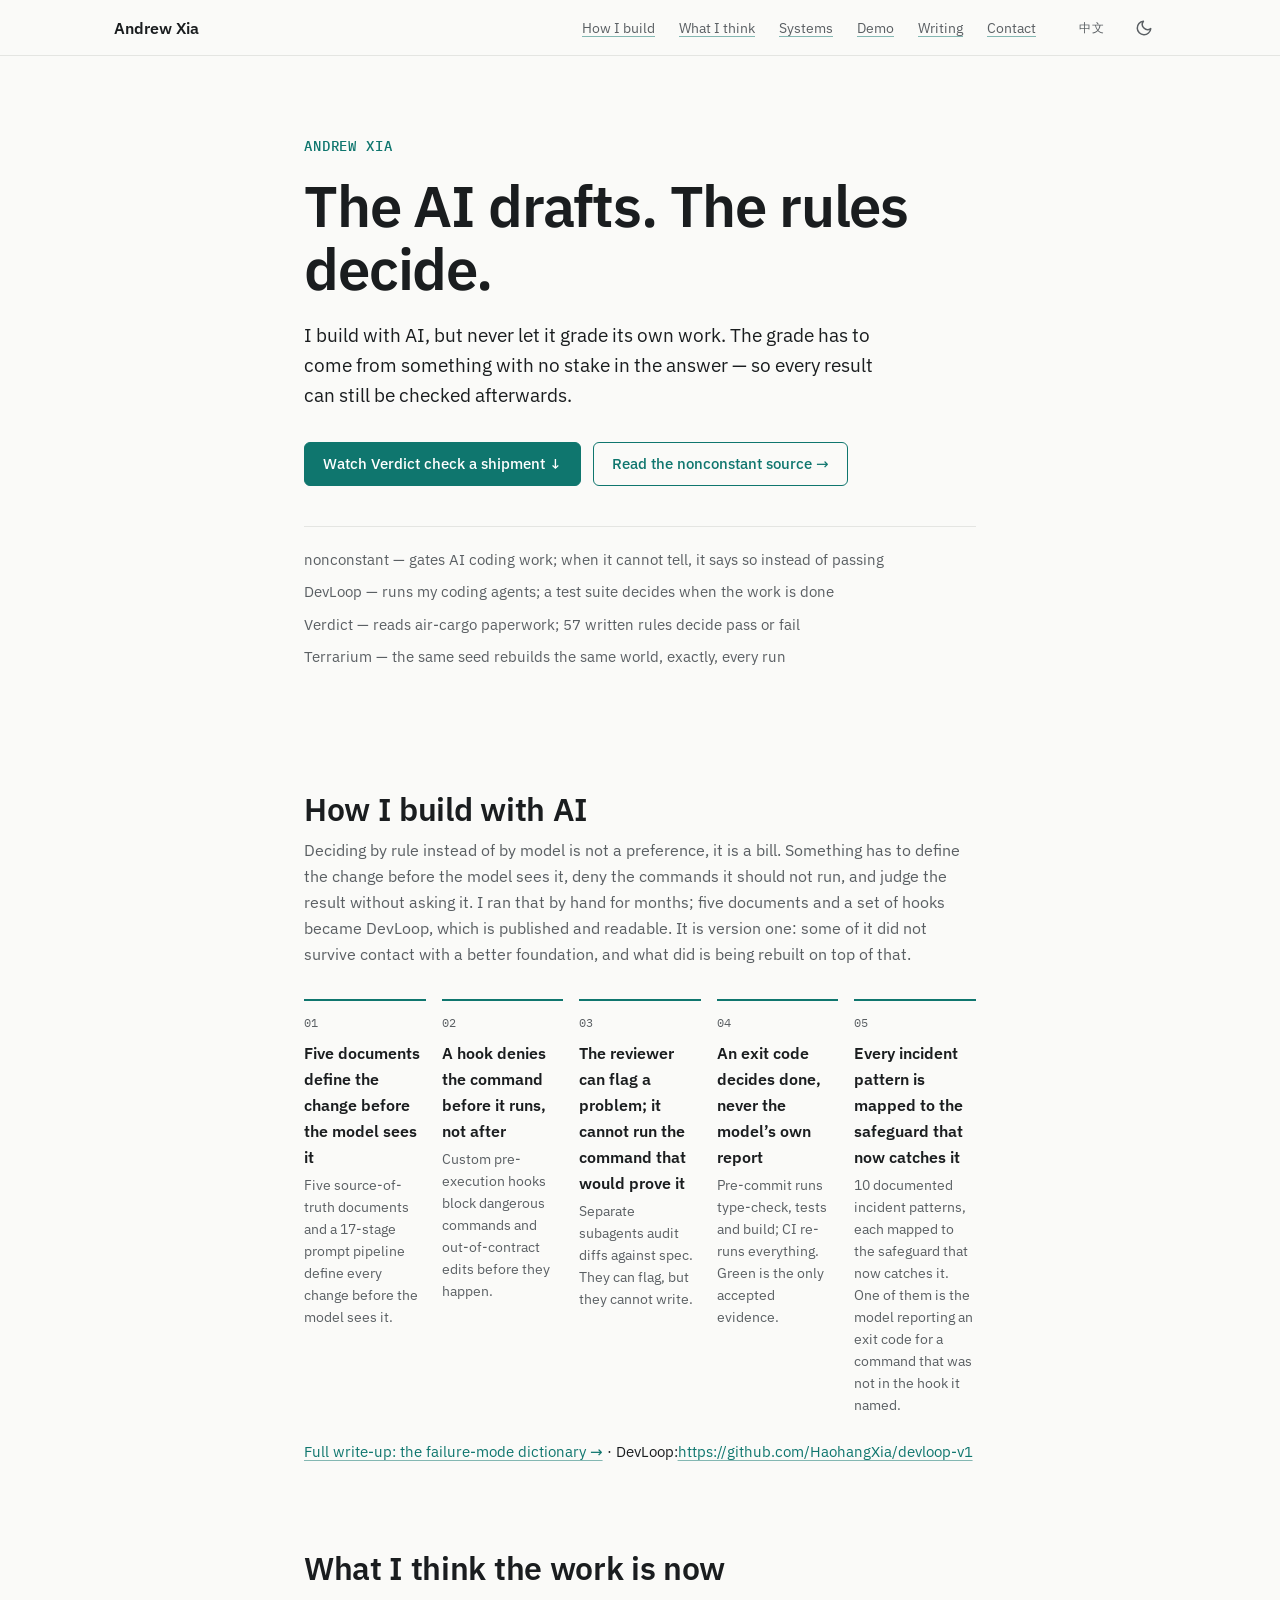
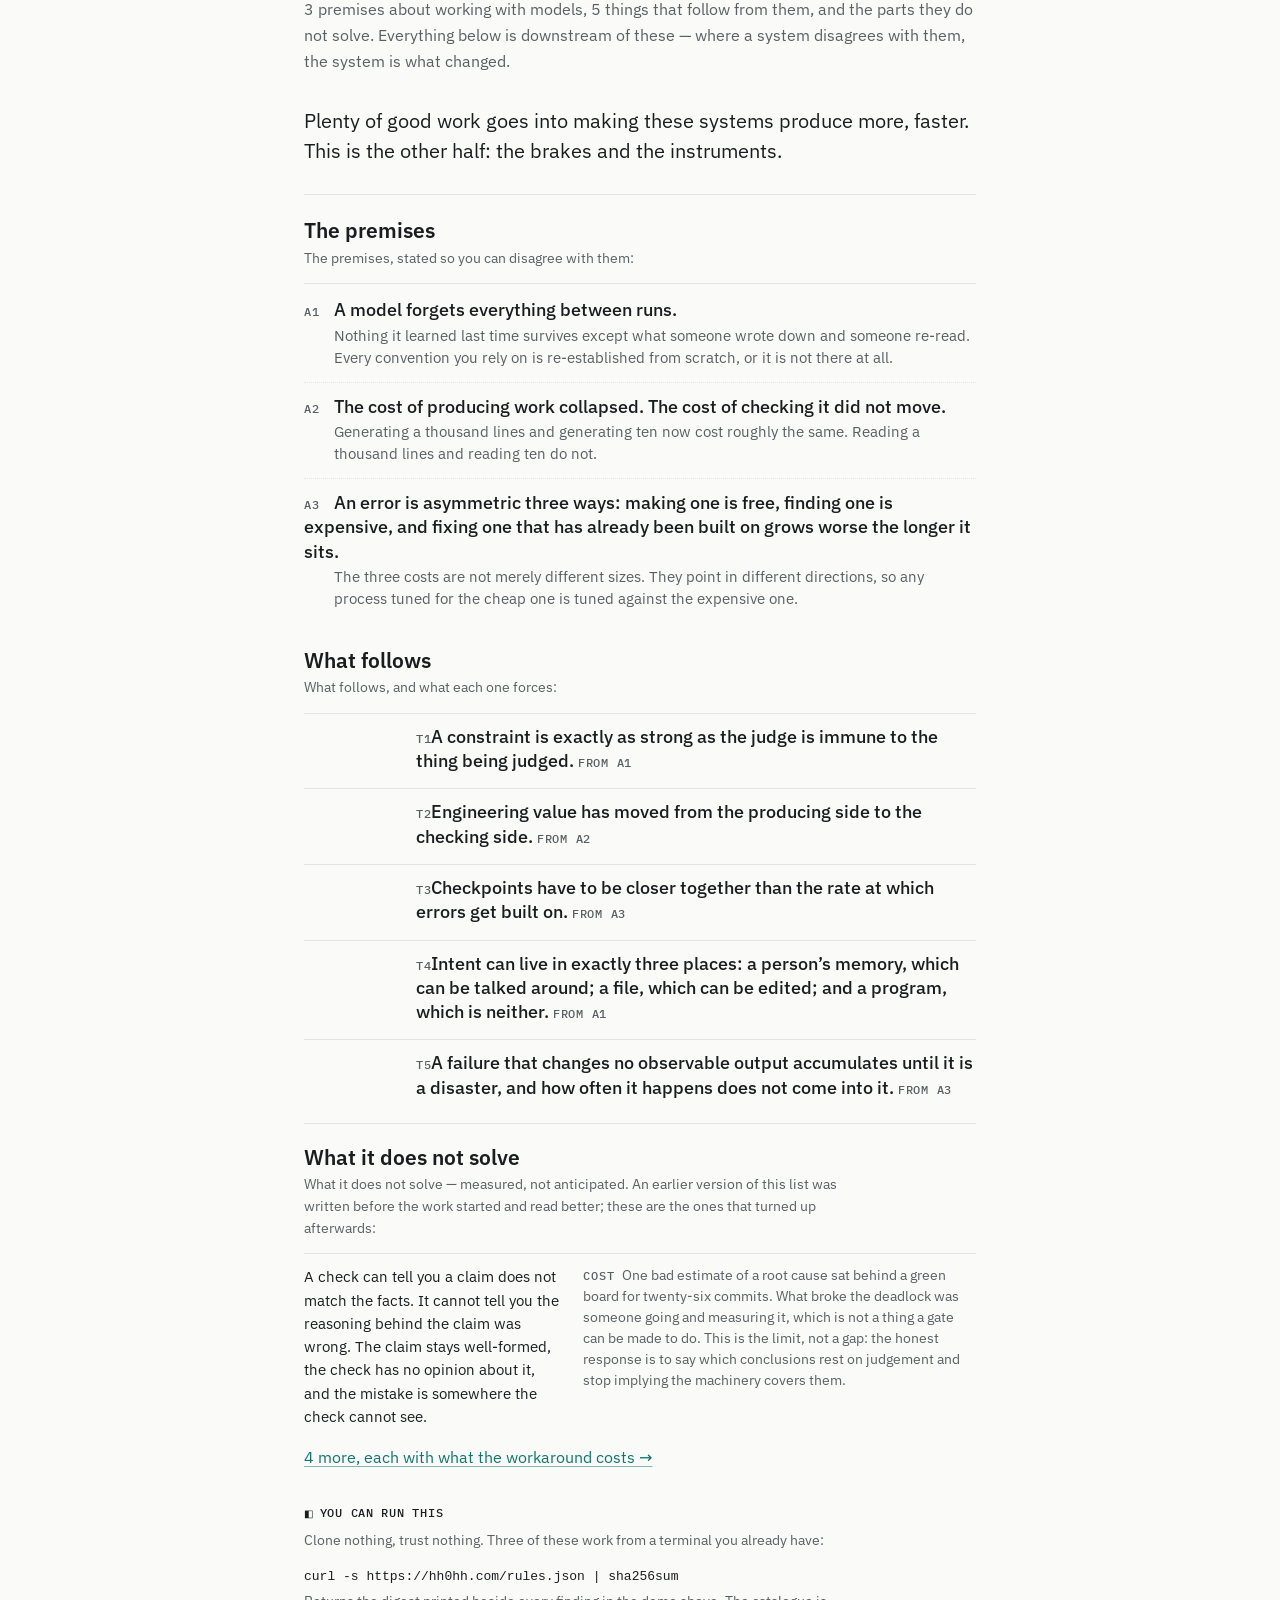
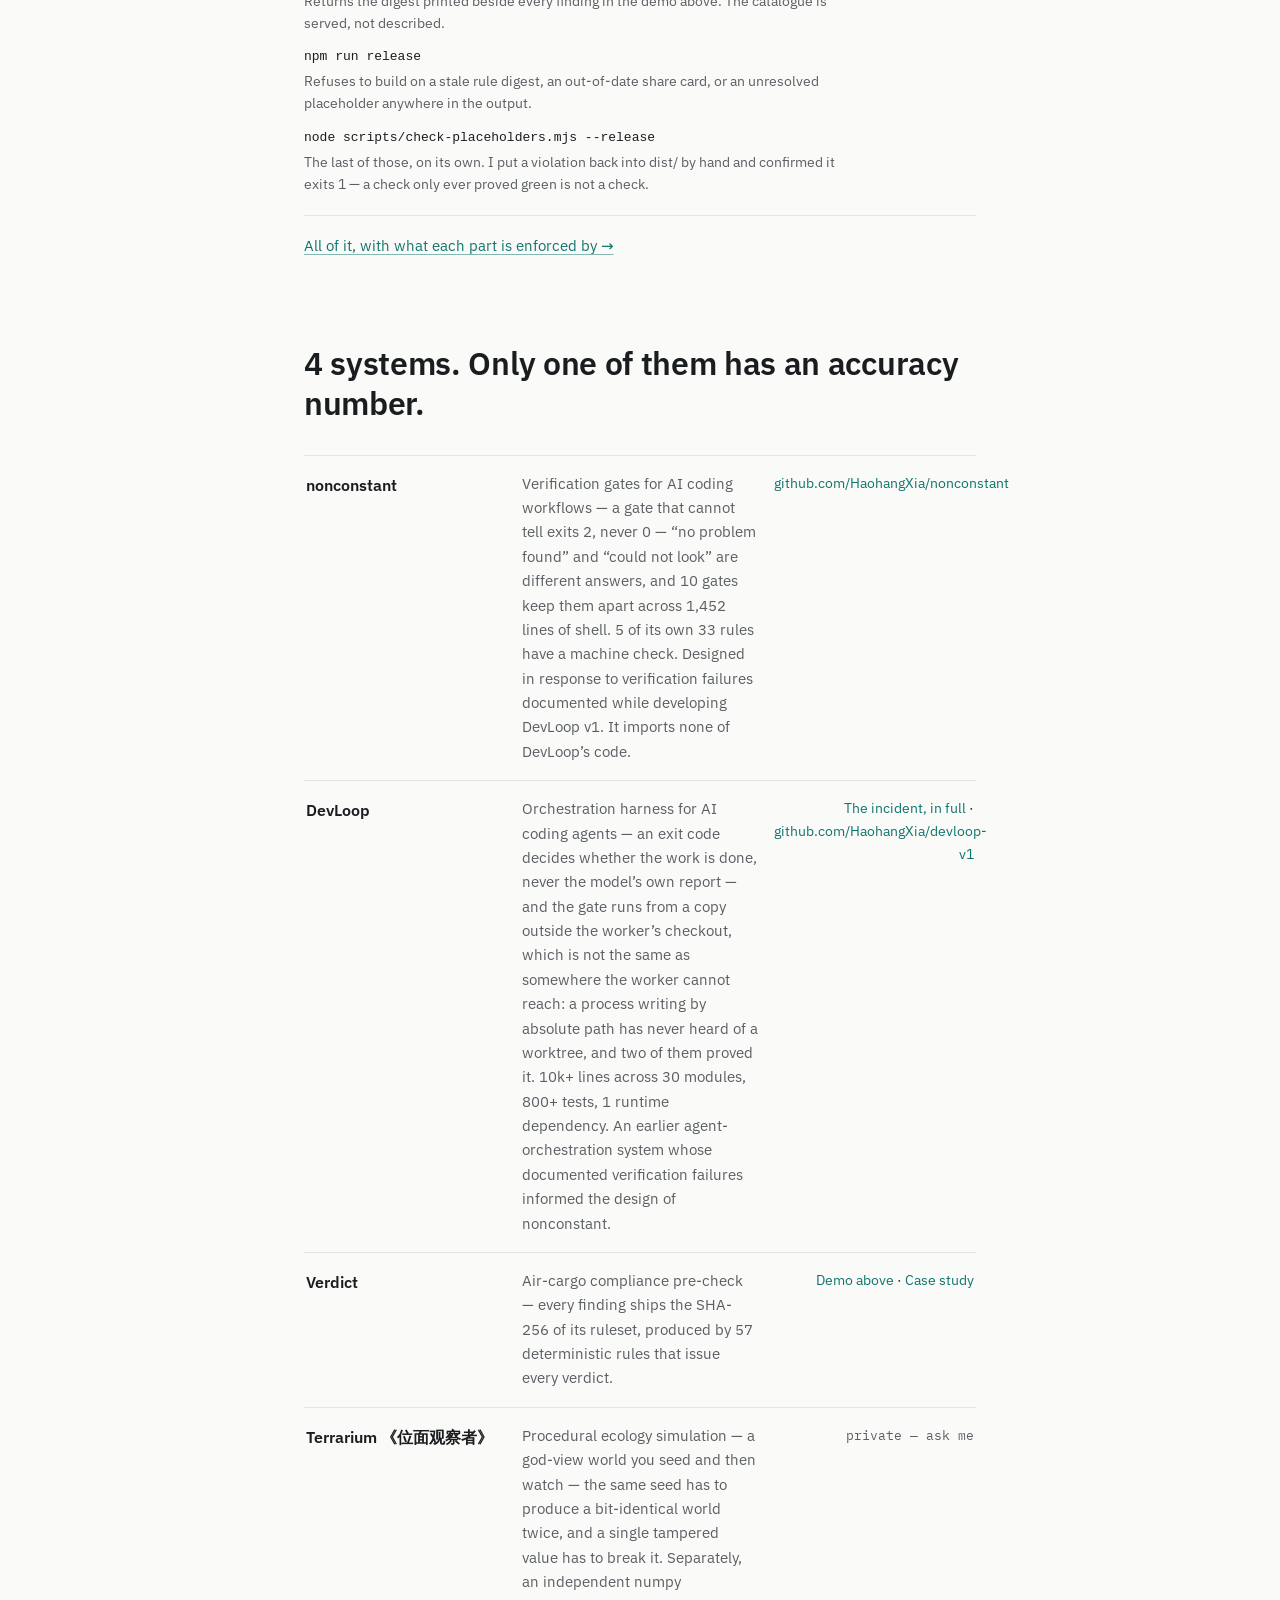
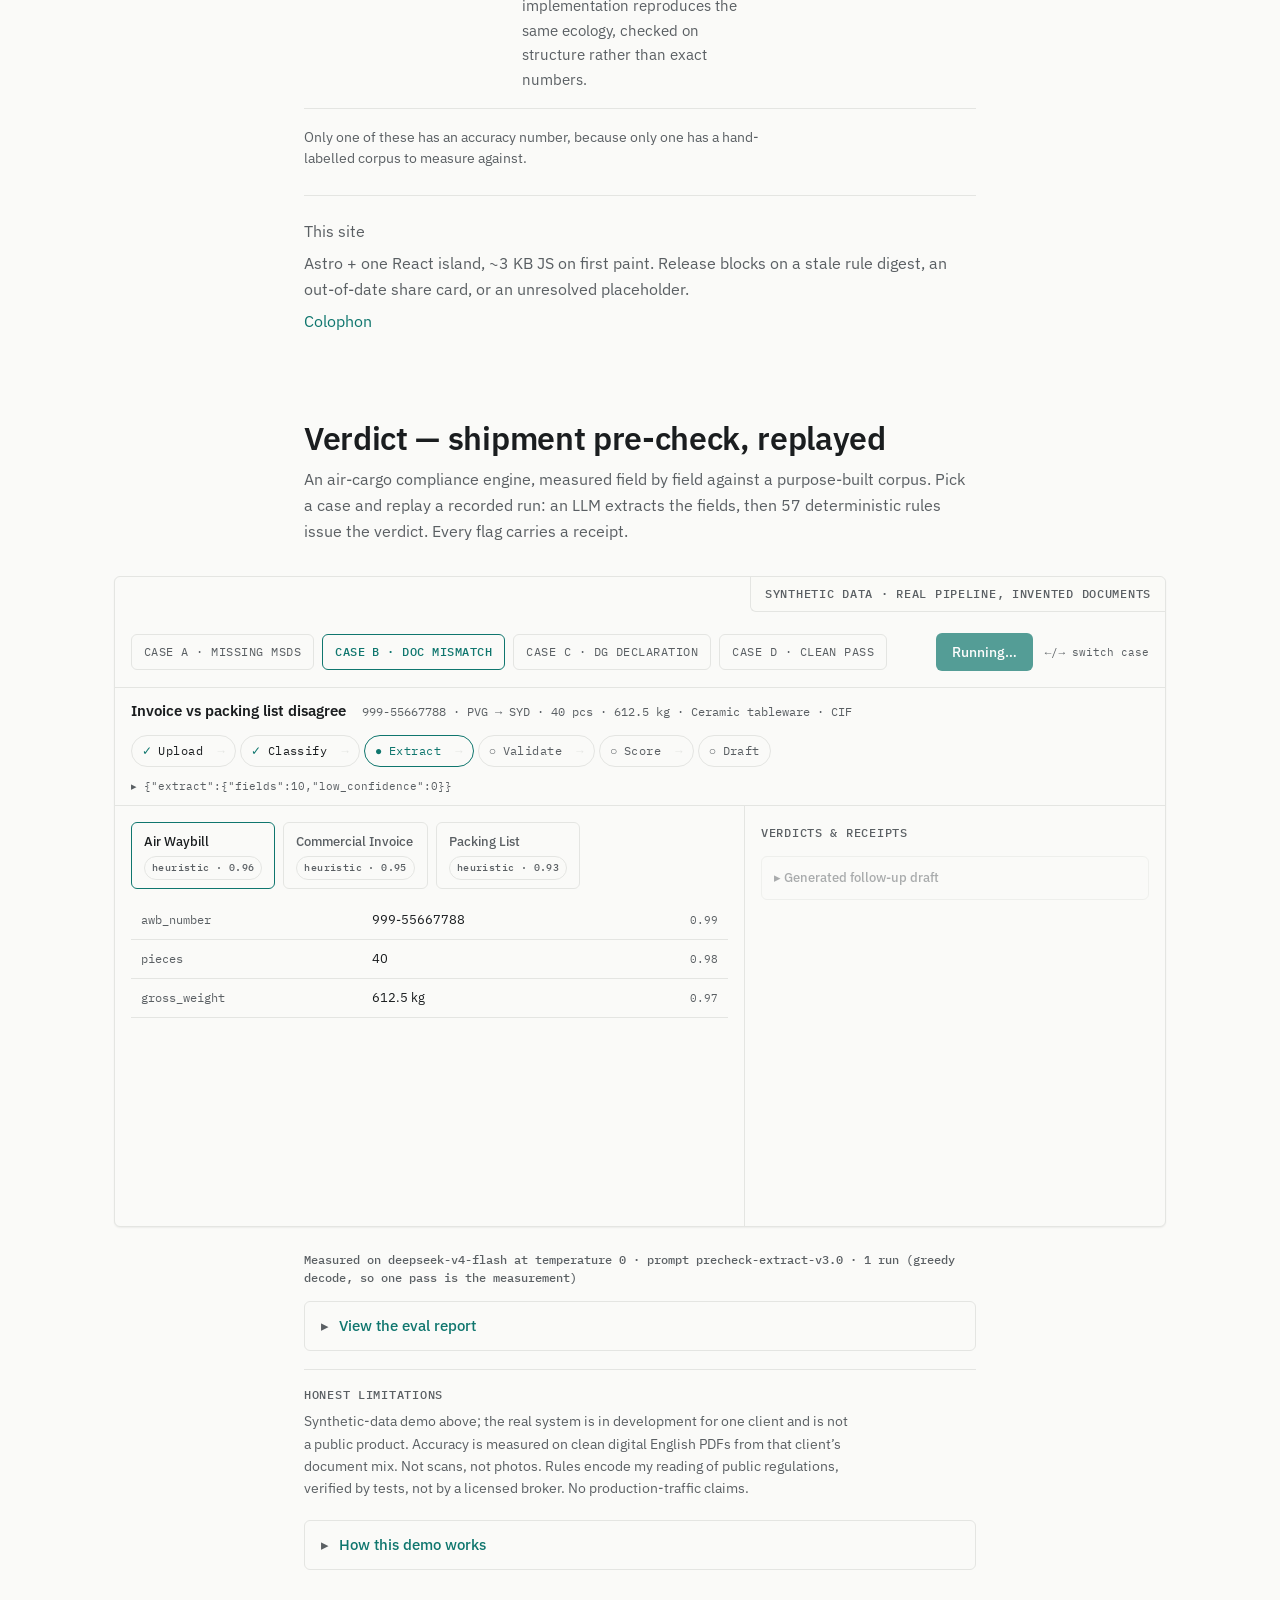
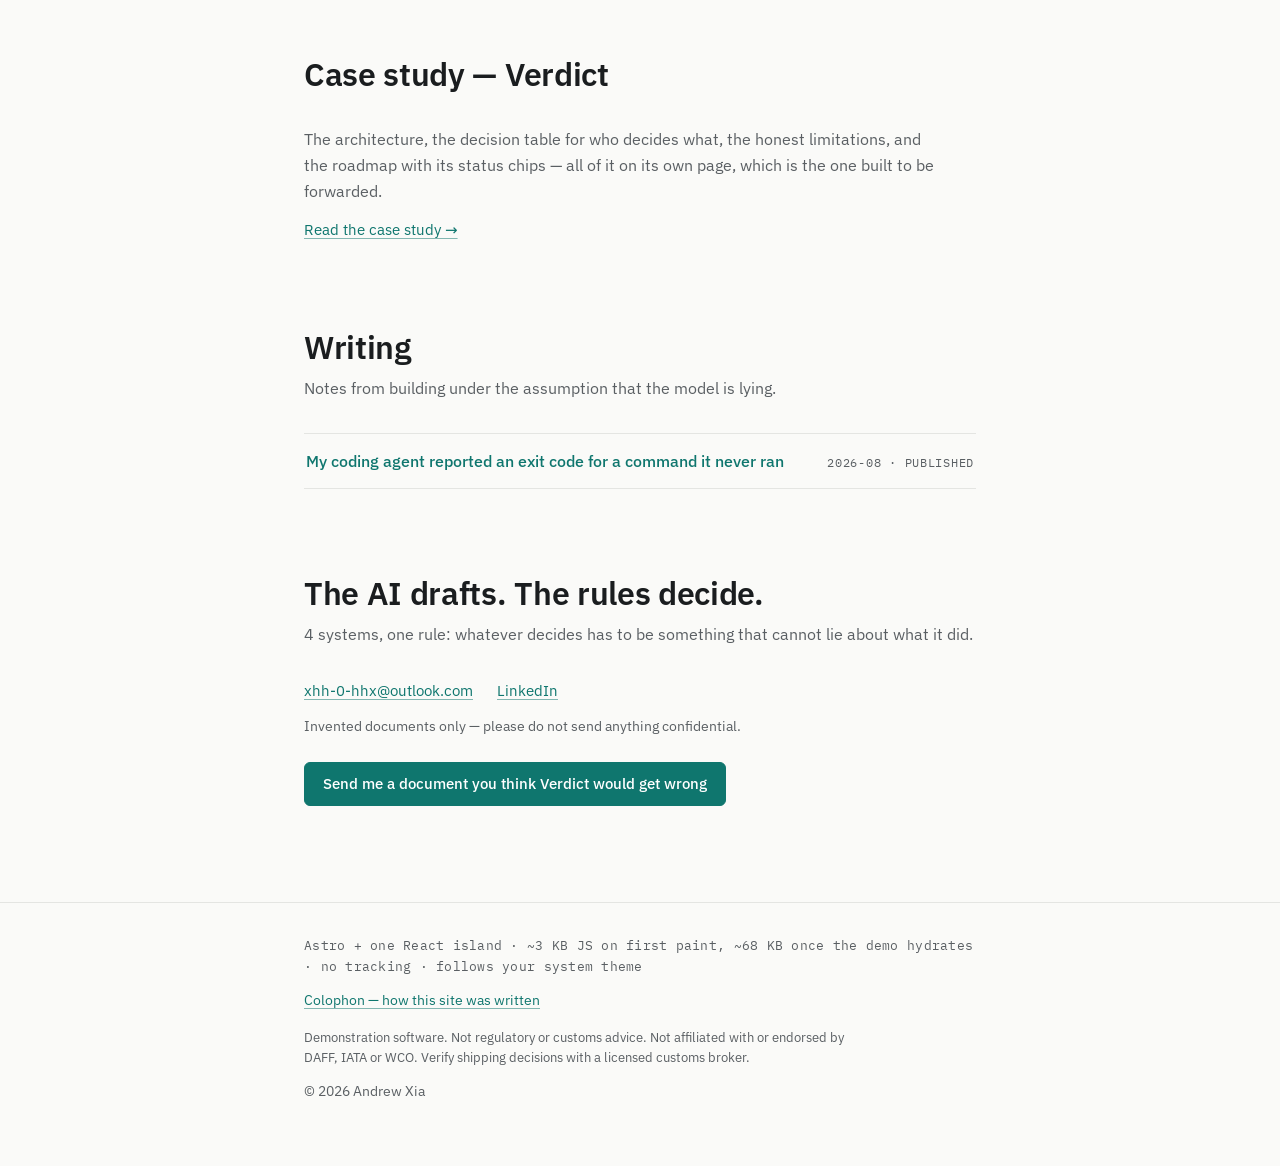
==== commit 290a892c: "deploy: 修复数量/顺序不一致,更正 DevLoop 关系文案" ====
--- a/index.html
+++ b/index.html
@@ -18,8 +18,8 @@
         }
       })();
     </script><link rel="stylesheet" href="/_astro/case-study.7oMEa3GX.css">
-<link rel="stylesheet" href="/_astro/index.Bs4sG0Vk.css">
-<link rel="stylesheet" href="/_astro/index.B4LxtGWT.css"></head> <body> <a class="skip-link" href="#main">Skip to content</a> <header class="site-nav"> <nav class="nav-inner" aria-label="Primary"> <a class="nav-brand" href="/">Andrew Xia</a> <ul class="nav-links"> <li><a href="/#workflow" data-spy="workflow">How I build</a></li><li><a href="/#principles" data-spy="principles">What I think</a></li><li><a href="/#projects" data-spy="projects">Systems</a></li><li><a href="/#demo" data-spy="demo">Demo</a></li><li><a href="/#writing" data-spy="writing">Writing</a></li><li><a href="/#contact" data-spy="contact">Contact</a></li> </ul> <div class="nav-actions">  <a class="lang-switch mono-label" href="/zh/" hreflang="zh-Hans" lang="zh-Hans" rel="alternate" aria-label="切换到中文" data-lang-switch>中文</a> <button class="theme-toggle" type="button" data-label-dark="Switch to dark theme" data-label-light="Switch to light theme" aria-label="Switch to dark theme"> <svg class="icon-moon" width="18" height="18" viewBox="0 0 24 24" fill="none" stroke="currentColor" stroke-width="2" stroke-linecap="round" stroke-linejoin="round" aria-hidden="true"><path d="M21 12.79A9 9 0 1 1 11.21 3 7 7 0 0 0 21 12.79z"></path></svg> <svg class="icon-sun" width="18" height="18" viewBox="0 0 24 24" fill="none" stroke="currentColor" stroke-width="2" stroke-linecap="round" stroke-linejoin="round" aria-hidden="true"><circle cx="12" cy="12" r="4"></circle><path d="M12 2v2m0 16v2M4.93 4.93l1.41 1.41m11.32 11.32 1.41 1.41M2 12h2m16 0h2M4.93 19.07l1.41-1.41m11.32-11.32 1.41-1.41"></path></svg> </button>  </div> </nav> </header> <script type="module">const s=document.querySelector(".theme-toggle"),o=document.documentElement,c=()=>{if(!s)return;const e=o.getAttribute("data-theme")==="dark"?s.dataset.labelLight:s.dataset.labelDark;e&&s.setAttribute("aria-label",e)};c();s?.addEventListener("click",()=>{const t=o.getAttribute("data-theme")==="dark";t?o.removeAttribute("data-theme"):o.setAttribute("data-theme","dark");try{localStorage.setItem("theme",t?"light":"dark")}catch{}c()});const l=[...document.querySelectorAll(".nav-links a[data-spy]")],u=new Map(l.map(t=>[t.dataset.spy,t])),i=[...document.querySelectorAll("section[data-section]")].filter(t=>u.has(t.id));if(i.length>0&&"IntersectionObserver"in window){const t=r=>{for(const a of l)r!==null&&a.dataset.spy===r?a.setAttribute("aria-current","true"):a.removeAttribute("aria-current")},e=new Set,d=new IntersectionObserver(r=>{for(const n of r)n.isIntersecting?e.add(n.target.id):e.delete(n.target.id);const a=i.find(n=>e.has(n.id));t(a?a.id:null)},{rootMargin:"-56px 0px -55% 0px"});for(const r of i)d.observe(r)}</script>  <main id="main">  <section class="hero"> <div class="container"> <p class="kicker mono-label">Andrew Xia</p> <h1>The AI drafts. The rules decide.</h1> <p class="tagline">I build with AI, but never let it grade its own work. The grade has to come from something with no stake in the answer — so every result can still be checked afterwards.</p>  <div class="hero-ctas"> <a class="btn btn-primary" href="#demo">Watch Verdict check a shipment ↓</a> <a class="btn btn-secondary" href="https://github.com/HaohangXia/nonconstant">Read the nonconstant source →</a> </div> <div class="proof-strip-wrap">  <ul class="proof-strip"> <li>nonconstant — gates AI coding work; when it cannot tell, it says so instead of passing</li><li>DevLoop — runs my coding agents; a test suite decides when the work is done</li><li>Verdict — reads air-cargo paperwork; 57 written rules decide pass or fail</li><li>Terrarium — the same seed rebuilds the same world, exactly, every run</li> </ul> </div>  </div> </section>  <section id="workflow" data-section data-print-hide> <div class="container"> <div class="section-head"> <h2>How I build with AI</h2> <p class="deck">Deciding by rule instead of by model is not a preference, it is a bill. Something has to define the change before the model sees it, deny the commands it should not run, and judge the result without asking it. I ran that by hand for months; five documents and a set of hooks became DevLoop, which is published and readable. It is version one: some of it did not survive contact with a better foundation, and what did is being rebuilt on top of that.</p> </div> <ol class="workflow-steps"> <li> <strong>Five documents define the change before the model sees it</strong> <p>Five source-of-truth documents and a 17-stage prompt pipeline define every change before the model sees it.</p> </li><li> <strong>A hook denies the command before it runs, not after</strong> <p>Custom pre-execution hooks block dangerous commands and out-of-contract edits before they happen.</p> </li><li> <strong>The reviewer can flag a problem; it cannot run the command that would prove it</strong> <p>Separate subagents audit diffs against spec. They can flag, but they cannot write.</p> </li><li> <strong>An exit code decides done, never the model’s own report</strong> <p>Pre-commit runs type-check, tests and build; CI re-runs everything. Green is the only accepted evidence.</p> </li><li> <strong>Every incident pattern is mapped to the safeguard that now catches it</strong> <p>10 documented incident patterns, each mapped to the safeguard that now catches it. One of them is the model reporting an exit code for a command that was not in the hook it named.</p> </li> </ol>  <p class="workflow-links"> <a href="/writing/exit-code-for-a-command-it-never-ran/">Full write-up: the failure-mode dictionary →</a>  · DevLoop:<a href="https://github.com/HaohangXia/devloop-v1">https://github.com/HaohangXia/devloop-v1</a>  </p> </div> </section> <section id="principles" data-section data-print-hide data-astro-cid-xfs72xng> <div class="container" data-astro-cid-xfs72xng> <div class="section-head" data-astro-cid-xfs72xng> <h2 data-astro-cid-xfs72xng="true">What I think the work is now</h2> <p class="deck" data-astro-cid-xfs72xng>3 premises about working with models, 5 things that follow from them, and the parts they do not solve. Everything below is downstream of these — where a system disagrees with them, the system is what changed.</p> </div> <p class="stance" data-astro-cid-xfs72xng>Plenty of good work goes into making these systems produce more, faster. This is the other half: the brakes and the instruments.</p>  <div class="derivation" data-astro-cid-xfs72xng> <h3 class="deriv-head" data-astro-cid-xfs72xng>The premises</h3> <p class="block-lead" data-astro-cid-xfs72xng>The premises, stated so you can disagree with them:</p> <ol class="axioms" data-astro-cid-xfs72xng> <li data-astro-cid-xfs72xng> <p class="ax-claim" data-astro-cid-xfs72xng><span class="ax-id mono-label" data-astro-cid-xfs72xng>A1</span>A model forgets everything between runs.</p> <p class="ax-because" data-astro-cid-xfs72xng>Nothing it learned last time survives except what someone wrote down and someone re-read. Every convention you rely on is re-established from scratch, or it is not there at all.</p> </li><li data-astro-cid-xfs72xng> <p class="ax-claim" data-astro-cid-xfs72xng><span class="ax-id mono-label" data-astro-cid-xfs72xng>A2</span>The cost of producing work collapsed. The cost of checking it did not move.</p> <p class="ax-because" data-astro-cid-xfs72xng>Generating a thousand lines and generating ten now cost roughly the same. Reading a thousand lines and reading ten do not.</p> </li><li data-astro-cid-xfs72xng> <p class="ax-claim" data-astro-cid-xfs72xng><span class="ax-id mono-label" data-astro-cid-xfs72xng>A3</span>An error is asymmetric three ways: making one is free, finding one is expensive, and fixing one that has already been built on grows worse the longer it sits.</p> <p class="ax-because" data-astro-cid-xfs72xng>The three costs are not merely different sizes. They point in different directions, so any process tuned for the cheap one is tuned against the expensive one.</p> </li> </ol> <h3 class="deriv-head" data-astro-cid-xfs72xng>What follows</h3> <p class="block-lead" data-astro-cid-xfs72xng>What follows, and what each one forces:</p> <ol class="theorems" data-astro-cid-xfs72xng> <li data-astro-cid-xfs72xng> <p class="ax-claim" data-astro-cid-xfs72xng> <span class="ax-id mono-label" data-astro-cid-xfs72xng>T1</span>A constraint is exactly as strong as the judge is immune to the thing being judged. <span class="ax-from mono-label" data-astro-cid-xfs72xng>from A1</span> </p>  </li><li data-astro-cid-xfs72xng> <p class="ax-claim" data-astro-cid-xfs72xng> <span class="ax-id mono-label" data-astro-cid-xfs72xng>T2</span>Engineering value has moved from the producing side to the checking side. <span class="ax-from mono-label" data-astro-cid-xfs72xng>from A2</span> </p>  </li><li data-astro-cid-xfs72xng> <p class="ax-claim" data-astro-cid-xfs72xng> <span class="ax-id mono-label" data-astro-cid-xfs72xng>T3</span>Checkpoints have to be closer together than the rate at which errors get built on. <span class="ax-from mono-label" data-astro-cid-xfs72xng>from A3</span> </p>  </li><li data-astro-cid-xfs72xng> <p class="ax-claim" data-astro-cid-xfs72xng> <span class="ax-id mono-label" data-astro-cid-xfs72xng>T4</span>Intent can live in exactly three places: a person’s memory, which can be talked around; a file, which can be edited; and a program, which is neither. <span class="ax-from mono-label" data-astro-cid-xfs72xng>from A1</span> </p>  </li><li data-astro-cid-xfs72xng> <p class="ax-claim" data-astro-cid-xfs72xng> <span class="ax-id mono-label" data-astro-cid-xfs72xng>T5</span>A failure that changes no observable output accumulates until it is a disaster, and how often it happens does not come into it. <span class="ax-from mono-label" data-astro-cid-xfs72xng>from A3</span> </p>  </li> </ol>    <div class="not-solved" data-astro-cid-xfs72xng> <h3 class="deriv-head" data-astro-cid-xfs72xng>What it does not solve</h3> <p class="block-lead" data-astro-cid-xfs72xng>What it does not solve — measured, not anticipated. An earlier version of this list was written before the work started and read better; these are the ones that turned up afterwards:</p>  <ul class="ns-list" data-astro-cid-xfs72xng> <li data-astro-cid-xfs72xng> <p class="ns-problem" data-astro-cid-xfs72xng>A check can tell you a claim does not match the facts. It cannot tell you the reasoning behind the claim was wrong. The claim stays well-formed, the check has no opinion about it, and the mistake is somewhere the check cannot see.</p> <p class="ns-cost" data-astro-cid-xfs72xng><span class="ns-cost-label mono-label" data-astro-cid-xfs72xng>COST</span>One bad estimate of a root cause sat behind a green board for twenty-six commits. What broke the deadlock was someone going and measuring it, which is not a thing a gate can be made to do. This is the limit, not a gap: the honest response is to say which conclusions rest on judgement and stop implying the machinery covers them.</p> </li> </ul> <p class="ns-more" data-astro-cid-xfs72xng> <a href="/principles/" data-astro-cid-xfs72xng>4 more, each with what the workaround costs →</a> </p> </div>   </div>  <div class="runnable tier-runnable" data-astro-cid-xfs72xng> <p class="block-label mono-label" data-astro-cid-xfs72xng> <span class="tier-glyph" aria-hidden="true" data-astro-cid-xfs72xng>◧</span>YOU CAN RUN THIS </p> <p class="block-lead" data-astro-cid-xfs72xng>Clone nothing, trust nothing. Three of these work from a terminal you already have:</p> <ul class="check-list" data-astro-cid-xfs72xng> <li data-astro-cid-xfs72xng> <code data-astro-cid-xfs72xng>curl -s https://hh0hh.com/rules.json | sha256sum</code> <span class="check-what" data-astro-cid-xfs72xng>Returns the digest printed beside every finding in the demo above. The catalogue is served, not described.</span> </li><li data-astro-cid-xfs72xng> <code data-astro-cid-xfs72xng>npm run release</code> <span class="check-what" data-astro-cid-xfs72xng>Refuses to build on a stale rule digest, an out-of-date share card, or an unresolved placeholder anywhere in the output.</span> </li><li data-astro-cid-xfs72xng> <code data-astro-cid-xfs72xng>node scripts/check-placeholders.mjs --release</code> <span class="check-what" data-astro-cid-xfs72xng>The last of those, on its own. I put a violation back into dist/ by hand and confirmed it exits 1 — a check only ever proved green is not a check.</span> </li> </ul> </div>   <p class="principles-more" data-astro-cid-xfs72xng> <a href="/principles/" data-astro-cid-xfs72xng>All of it, with what each part is enforced by →</a> </p> </div> </section>   <section id="projects" data-section data-print-hide data-astro-cid-amng4zvp> <div class="container" data-astro-cid-amng4zvp> <div class="section-head" data-astro-cid-amng4zvp> <h2 data-astro-cid-amng4zvp>4 systems. Only one of them has an accuracy number.</h2> </div> <div class="projects-rows" data-astro-cid-amng4zvp> <div class="project-row" data-astro-cid-amng4zvp> <span class="p-name" data-astro-cid-amng4zvp>nonconstant</span> <span class="p-line" data-astro-cid-amng4zvp>Verification gates for AI coding workflows — a gate that cannot tell exits 2, never 0 — “no problem found” and “could not look” are different answers, and 10 gates keep them apart across 1,452 lines of shell. 10 gates across 1,452 lines of shell; 5 of its own 33 rules have a machine check. DevLoop&#39;s successor; it imports none of its code and cites only its incidents.</span>  <span class="p-proof" data-astro-cid-amng4zvp>  <a href="https://github.com/HaohangXia/nonconstant" rel="noopener" data-astro-cid-amng4zvp>github.com/HaohangXia/nonconstant</a>   </span> </div><div class="project-row" data-astro-cid-amng4zvp> <span class="p-name" data-astro-cid-amng4zvp>Verdict</span> <span class="p-line" data-astro-cid-amng4zvp>Air-cargo compliance pre-check — every finding ships the SHA-256 of its ruleset, produced by 57 deterministic rules that issue every verdict.</span>  <span class="p-proof" data-astro-cid-amng4zvp> <a href="#demo" data-astro-cid-amng4zvp>Demo above</a> <span aria-hidden="true" data-astro-cid-amng4zvp> · </span><a href="/case-study/" data-astro-cid-amng4zvp>Case study</a>    </span> </div><div class="project-row" data-astro-cid-amng4zvp> <span class="p-name" data-astro-cid-amng4zvp>DevLoop</span> <span class="p-line" data-astro-cid-amng4zvp>Orchestration harness for AI coding agents — an exit code decides whether the work is done, never the model’s own report — and the gate runs from a copy outside the worker’s checkout, which is not the same as somewhere the worker cannot reach: a process writing by absolute path has never heard of a worktree, and two of them proved it. 10k+ lines across 30 modules, 800+ tests, 1 runtime dependency.</span>  <span class="p-proof" data-astro-cid-amng4zvp> <a href="/writing/exit-code-for-a-command-it-never-ran/" data-astro-cid-amng4zvp>The incident, in full</a>  <span aria-hidden="true" data-astro-cid-amng4zvp> · </span><a href="https://github.com/HaohangXia/devloop-v1" rel="noopener" data-astro-cid-amng4zvp>github.com/HaohangXia/devloop-v1</a>   </span> </div><div class="project-row" data-astro-cid-amng4zvp> <span class="p-name" data-astro-cid-amng4zvp>Terrarium 《位面观察者》</span> <span class="p-line" data-astro-cid-amng4zvp>Procedural ecology simulation — a god-view world you seed and then watch — the same seed has to produce a bit-identical world twice, and a single tampered value has to break it. Separately, an independent numpy implementation reproduces the same ecology, checked on structure rather than exact numbers.</span>  <span class="p-proof" data-astro-cid-amng4zvp>   <span class="private-note" data-astro-cid-amng4zvp>private — ask me</span> </span> </div><div class="project-row" data-astro-cid-amng4zvp> <span class="p-name" data-astro-cid-amng4zvp>This site</span> <span class="p-line" data-astro-cid-amng4zvp>Astro + one React island, ~3 KB JS on first paint. Release blocks on a stale rule digest, an out-of-date share card, or an unresolved placeholder.</span>  <span class="p-proof" data-astro-cid-amng4zvp> <a href="/colophon/" data-astro-cid-amng4zvp>Colophon</a>    </span> </div> </div> <p class="systems-note" data-astro-cid-amng4zvp>Only one of these has an accuracy number, because only one has a hand-labelled corpus to measure against.</p> </div> </section>  <section id="demo" data-section data-print-hide data-astro-cid-6vk3rcnz> <div class="container section-head" data-astro-cid-6vk3rcnz> <h2 data-astro-cid-6vk3rcnz>Verdict — shipment pre-check, replayed</h2> <p class="deck" data-astro-cid-6vk3rcnz>An air-cargo compliance engine, measured field by field against a purpose-built corpus. Pick a case and replay a recorded run: an LLM extracts the fields, then 57 deterministic rules issue the verdict. Every flag carries a receipt.</p> </div> <div class="container-wide" data-astro-cid-6vk3rcnz> <div class="demo-frame" data-astro-cid-6vk3rcnz> <p class="demo-badge mono-label" data-astro-cid-6vk3rcnz>SYNTHETIC DATA · real pipeline, invented documents</p> <style>astro-island,astro-slot,astro-static-slot{display:contents}</style><script>(()=>{var a=(s,i,o)=>{let r=async()=>{await(await s())()},t=typeof i.value=="object"?i.value:void 0,c={rootMargin:t==null?void 0:t.rootMargin},n=new IntersectionObserver(e=>{for(let l of e)if(l.isIntersecting){n.disconnect(),r();break}},c);for(let e of o.children)n.observe(e)};(self.Astro||(self.Astro={})).visible=a;window.dispatchEvent(new Event("astro:visible"));})();</script><script>(()=>{var A=Object.defineProperty;var g=(i,o,a)=>o in i?A(i,o,{enumerable:!0,configurable:!0,writable:!0,value:a}):i[o]=a;var d=(i,o,a)=>g(i,typeof o!="symbol"?o+"":o,a);{let i={0:t=>m(t),1:t=>a(t),2:t=>new RegExp(t),3:t=>new Date(t),4:t=>new Map(a(t)),5:t=>new Set(a(t)),6:t=>BigInt(t),7:t=>new URL(t),8:t=>new Uint8Array(t),9:t=>new Uint16Array(t),10:t=>new Uint32Array(t),11:t=>1/0*t},o=t=>{let[l,e]=t;return l in i?i[l](e):void 0},a=t=>t.map(o),m=t=>typeof t!="object"||t===null?t:Object.fromEntries(Object.entries(t).map(([l,e])=>[l,o(e)]));class y extends HTMLElement{constructor(){super(...arguments);d(this,"Component");d(this,"hydrator");d(this,"hydrate",async()=>{var b;if(!this.hydrator||!this.isConnected)return;let e=(b=this.parentElement)==null?void 0:b.closest("astro-island[ssr]");if(e){e.addEventListener("astro:hydrate",this.hydrate,{once:!0});return}let c=this.querySelectorAll("astro-slot"),n={},h=this.querySelectorAll("template[data-astro-template]");for(let r of h){let s=r.closest(this.tagName);s!=null&&s.isSameNode(this)&&(n[r.getAttribute("data-astro-template")||"default"]=r.innerHTML,r.remove())}for(let r of c){let s=r.closest(this.tagName);s!=null&&s.isSameNode(this)&&(n[r.getAttribute("name")||"default"]=r.innerHTML)}let p;try{p=this.hasAttribute("props")?m(JSON.parse(this.getAttribute("props"))):{}}catch(r){let s=this.getAttribute("component-url")||"<unknown>",v=this.getAttribute("component-export");throw v&&(s+=` (export ${v})`),console.error(`[hydrate] Error parsing props for component ${s}`,this.getAttribute("props"),r),r}let u;await this.hydrator(this)(this.Component,p,n,{client:this.getAttribute("client")}),this.removeAttribute("ssr"),this.dispatchEvent(new CustomEvent("astro:hydrate"))});d(this,"unmount",()=>{this.isConnected||this.dispatchEvent(new CustomEvent("astro:unmount"))})}disconnectedCallback(){document.removeEventListener("astro:after-swap",this.unmount),document.addEventListener("astro:after-swap",this.unmount,{once:!0})}connectedCallback(){if(!this.hasAttribute("await-children")||document.readyState==="interactive"||document.readyState==="complete")this.childrenConnectedCallback();else{let e=()=>{document.removeEventListener("DOMContentLoaded",e),c.disconnect(),this.childrenConnectedCallback()},c=new MutationObserver(()=>{var n;((n=this.lastChild)==null?void 0:n.nodeType)===Node.COMMENT_NODE&&this.lastChild.nodeValue==="astro:end"&&(this.lastChild.remove(),e())});c.observe(this,{childList:!0}),document.addEventListener("DOMContentLoaded",e)}}async childrenConnectedCallback(){let e=this.getAttribute("before-hydration-url");e&&await import(e),this.start()}async start(){let e=JSON.parse(this.getAttribute("opts")),c=this.getAttribute("client");if(Astro[c]===void 0){window.addEventListener(`astro:${c}`,()=>this.start(),{once:!0});return}try{await Astro[c](async()=>{let n=this.getAttribute("renderer-url"),[h,{default:p}]=await Promise.all([import(this.getAttribute("component-url")),n?import(n):()=>()=>{}]),u=this.getAttribute("component-export")||"default";if(!u.includes("."))this.Component=h[u];else{this.Component=h;for(let f of u.split("."))this.Component=this.Component[f]}return this.hydrator=p,this.hydrate},e,this)}catch(n){console.error(`[astro-island] Error hydrating ${this.getAttribute("component-url")}`,n)}}attributeChangedCallback(){this.hydrate()}}d(y,"observedAttributes",["props"]),customElements.get("astro-island")||customElements.define("astro-island",y)}})();</script><astro-island uid="Z2os3Lf" prefix="r1" component-url="/_astro/VerdictDemo.D597B04W.js" component-export="default" renderer-url="/_astro/client.nFz3bvDj.js" props="{&quot;mc&quot;:[0,{&quot;skipLink&quot;:[0,&quot;Skip to content&quot;],&quot;derivedFrom&quot;:[0,&quot;from&quot;],&quot;costLabel&quot;:[0,&quot;COST&quot;],&quot;thisSite&quot;:[0,&quot;This site&quot;],&quot;keepReading&quot;:[0,&quot;Keep reading&quot;],&quot;navAriaLabel&quot;:[0,&quot;Primary&quot;],&quot;themeToDark&quot;:[0,&quot;Switch to dark theme&quot;],&quot;themeToLight&quot;:[0,&quot;Switch to light theme&quot;],&quot;backHome&quot;:[0,&quot;← Back to the site&quot;],&quot;switchLanguage&quot;:[0,&quot;中文&quot;],&quot;switchLanguageAria&quot;:[0,&quot;切换到中文&quot;],&quot;demoRegionLabel&quot;:[0,&quot;Verdict demo — guided replay. Use the left and right arrow keys to switch case.&quot;],&quot;caseSelectorLabel&quot;:[0,&quot;Demo case selector&quot;],&quot;pipelineLabel&quot;:[0,&quot;Pipeline stages&quot;],&quot;documentsLabel&quot;:[0,&quot;Documents&quot;],&quot;findingsLabel&quot;:[0,&quot;Findings&quot;],&quot;kbdHint&quot;:[0,&quot;←/→ switch case&quot;],&quot;runningLabel&quot;:[0,&quot;Running…&quot;],&quot;stageAnnouncements&quot;:[1,[[0,&quot;Stage 1 of 6: uploading documents…&quot;],[0,&quot;Stage 2 of 6: classifying documents…&quot;],[0,&quot;Stage 3 of 6: extracting fields…&quot;],[0,&quot;Stage 4 of 6: validating against rules…&quot;],[0,&quot;Stage 5 of 6: scoring risk…&quot;],[0,&quot;Stage 6 of 6: drafting follow-up…&quot;]]],&quot;completeAnnouncement&quot;:[0,&quot;Complete: verdict {status}, {findings} findings.&quot;],&quot;caseArmedAnnouncement&quot;:[0,&quot;{label} selected — ready to run.&quot;],&quot;fieldLinked&quot;:[0,&quot;Highlighted {n} findings citing this field.&quot;],&quot;fieldNotCited&quot;:[0,&quot;No findings cite this field.&quot;],&quot;copyHashLabel&quot;:[0,&quot;Copy full snapshot hash&quot;],&quot;hashCopied&quot;:[0,&quot;Snapshot hash copied&quot;],&quot;copyDraftLabel&quot;:[0,&quot;Copy draft&quot;],&quot;draftCopied&quot;:[0,&quot;Draft copied&quot;],&quot;copyFailed&quot;:[0,&quot;Copy failed — clipboard unavailable&quot;],&quot;lowConfidence&quot;:[0,&quot;low confidence&quot;],&quot;riskLabel&quot;:[0,&quot;risk&quot;],&quot;stepThrough&quot;:[0,&quot;Step through&quot;],&quot;stepPrev&quot;:[0,&quot;Prev&quot;],&quot;stepNext&quot;:[0,&quot;Next&quot;],&quot;stepOf&quot;:[0,&quot;Stage {n} of {total}&quot;],&quot;reducedMotionNote&quot;:[0,&quot;Reduced motion on — final state shown; step through the stages below.&quot;],&quot;replayedTooltip&quot;:[0,&quot;replayed — pre-recorded output of the real pipeline&quot;],&quot;privateAskMe&quot;:[0,&quot;private — ask me&quot;],&quot;statusVerified&quot;:[0,&quot;Status verified {date}&quot;],&quot;devLogPending&quot;:[0,&quot;Dev-log excerpt — pending owner’s real excerpt&quot;]}],&quot;data-astro-cid-6vk3rcnz&quot;:[0,true]}" ssr client="visible" opts="{&quot;name&quot;:&quot;VerdictDemo&quot;,&quot;value&quot;:{&quot;rootMargin&quot;:&quot;200px&quot;}}" await-children><div class="vd" role="group" aria-label="Verdict demo — guided replay. Use the left and right arrow keys to switch case."><div class="vd-top"><div class="vd-cases" role="group" aria-label="Demo case selector"><button type="button" class="vd-case-btn" aria-pressed="false">CASE A · MISSING MSDS</button><button type="button" class="vd-case-btn is-active" aria-pressed="true">CASE B · DOC MISMATCH</button><button type="button" class="vd-case-btn" aria-pressed="false">CASE C · DG DECLARATION</button><button type="button" class="vd-case-btn" aria-pressed="false">CASE D · CLEAN PASS</button></div><div class="vd-runwrap"><button type="button" class="vd-run">Run case</button><span class="vd-kbd" aria-hidden="true">←/→ switch case</span></div></div><div class="vd-shipment"><span class="vd-title">Invoice vs packing list disagree</span><span class="vd-ship-line">999-55667788<!-- --> · <!-- -->PVG<!-- --> → <!-- -->SYD<!-- --> ·<!-- --> <!-- -->40<!-- --> pcs · <!-- -->612.5<!-- --> kg ·<!-- --> <!-- -->Ceramic tableware<!-- --> · <!-- -->CIF</span></div><ol class="vd-pipeline" aria-label="Pipeline stages"><li class="vd-chip is-pending"><span class="vd-chip-mark" aria-hidden="true">○</span>Upload</li><li class="vd-chip is-pending" title="replayed — pre-recorded output of the real pipeline"><span class="vd-chip-mark" aria-hidden="true">○</span>Classify</li><li class="vd-chip is-pending" title="replayed — pre-recorded output of the real pipeline"><span class="vd-chip-mark" aria-hidden="true">○</span>Extract</li><li class="vd-chip is-pending"><span class="vd-chip-mark" aria-hidden="true">○</span>Validate</li><li class="vd-chip is-pending"><span class="vd-chip-mark" aria-hidden="true">○</span>Score</li><li class="vd-chip is-pending"><span class="vd-chip-mark" aria-hidden="true">○</span>Draft</li></ol><div class="vd-tape" aria-hidden="true">▸ <!-- -->{&quot;state&quot;:&quot;idle&quot;,&quot;case&quot;:&quot;case-b&quot;}</div><div class="vd-body"><section class="vd-evidence" aria-label="Findings"><header class="vd-panel-head"><span class="vd-panel-title">Verdicts &amp; receipts</span></header><div class="vd-draft is-waiting"><button type="button" class="vd-draft-toggle" aria-expanded="false" disabled=""><span aria-hidden="true">▸</span> <!-- -->Generated follow-up draft</button></div></section><section class="vd-docs" aria-label="Documents"></section></div><div class="sr-only" aria-live="polite"></div></div><!--astro:end--></astro-island> </div> </div> <div class="container demo-under" data-astro-cid-6vk3rcnz> <p class="mono-label eval-conditions" data-astro-cid-6vk3rcnz>Measured on deepseek-v4-flash at temperature 0 · prompt precheck-extract-v3.0 · 1 run (greedy decode, so one pass is the measurement)</p> <details id="eval" data-astro-cid-6vk3rcnz> <summary data-astro-cid-6vk3rcnz>View the eval report</summary> <div class="details-body" data-astro-cid-6vk3rcnz> <h3 data-astro-cid-6vk3rcnz>Extraction eval — the shipped extractor vs hand-labelled ground truth</h3> <p class="mono-label eval-measured" data-astro-cid-6vk3rcnz>measured 2026-06 · corpus v1</p> <table class="eval-table" data-astro-cid-6vk3rcnz> <tbody data-astro-cid-6vk3rcnz> <tr data-astro-cid-6vk3rcnz> <td class="eval-term" data-astro-cid-6vk3rcnz>Corpus</td> <td data-astro-cid-6vk3rcnz>85 documents · 511 labelled fields · 17 document sets</td> </tr><tr data-astro-cid-6vk3rcnz> <td class="eval-term" data-astro-cid-6vk3rcnz>Strict exact-match accuracy</td> <td data-astro-cid-6vk3rcnz><strong data-astro-cid-6vk3rcnz>96.3%</strong></td> </tr><tr data-astro-cid-6vk3rcnz> <td class="eval-term" data-astro-cid-6vk3rcnz>Semantic accuracy (format/granularity tolerant)</td> <td data-astro-cid-6vk3rcnz><strong data-astro-cid-6vk3rcnz>99.0%</strong></td> </tr><tr data-astro-cid-6vk3rcnz> <td class="eval-term" data-astro-cid-6vk3rcnz>Extraction failures</td> <td data-astro-cid-6vk3rcnz>0 · True misses: 2 — both reproduced by the harness and reviewed field-by-field</td> </tr><tr data-astro-cid-6vk3rcnz> <td class="eval-term" data-astro-cid-6vk3rcnz>Method</td> <td data-astro-cid-6vk3rcnz>Field-by-field diff, strict + lenient matchers; identifiers compared separator-stripped; every mismatch printed for human review</td> </tr><tr data-astro-cid-6vk3rcnz> <td class="eval-term" data-astro-cid-6vk3rcnz>Run conditions</td> <td data-astro-cid-6vk3rcnz>deepseek-v4-flash · temperature 0 · prompt precheck-extract-v3.0 · 1 run</td> </tr> </tbody> </table> <p class="eval-scope" data-astro-cid-6vk3rcnz>Numbers cover clean digital English PDFs, generated for this corpus from hand-authored ground truth — so the truth is exact and the parsing is easy. Scanned or photographed documents, other layouts, and anyone’s actual paperwork are all outside it.</p> </div> </details>  <div class="honest-limits" data-astro-cid-6vk3rcnz> <p class="mono-label limits-label" data-astro-cid-6vk3rcnz>Honest limitations</p> <p class="limits-body" data-astro-cid-6vk3rcnz>Synthetic-data demo above; the real system is in development for one client and is not a public product. Accuracy is measured on clean digital English PDFs from that client’s document mix. Not scans, not photos. Rules encode my reading of public regulations, verified by tests, not by a licensed broker. No production-traffic claims.</p> </div>  <details data-astro-cid-6vk3rcnz> <summary data-astro-cid-6vk3rcnz>How this demo works</summary> <div class="details-body" data-astro-cid-6vk3rcnz> <p data-astro-cid-6vk3rcnz>This demo replays pre-recorded outputs of the real pipeline run against synthetic shipping documents — same extraction schemas, same rule engine, same verdict logic. Nothing here calls a network: no LLM API, no tracking, no data leaving your browser. Document values are invented; rule IDs and thresholds are simplified for display. The full system is still being built for that client; this replay is the honest public slice of what works today.</p> <p class="mono-label demo-recording" data-astro-cid-6vk3rcnz>Demo recording: 2026-06-12 · rule snapshot b439ef74…</p> </div> </details> </div> </section>  <script>
+<link rel="stylesheet" href="/_astro/index.DfQoCA5L.css">
+<link rel="stylesheet" href="/_astro/index.B4LxtGWT.css"></head> <body> <a class="skip-link" href="#main">Skip to content</a> <header class="site-nav"> <nav class="nav-inner" aria-label="Primary"> <a class="nav-brand" href="/">Andrew Xia</a> <ul class="nav-links"> <li><a href="/#workflow" data-spy="workflow">How I build</a></li><li><a href="/#principles" data-spy="principles">What I think</a></li><li><a href="/#projects" data-spy="projects">Systems</a></li><li><a href="/#demo" data-spy="demo">Demo</a></li><li><a href="/#writing" data-spy="writing">Writing</a></li><li><a href="/#contact" data-spy="contact">Contact</a></li> </ul> <div class="nav-actions">  <a class="lang-switch mono-label" href="/zh/" hreflang="zh-Hans" lang="zh-Hans" rel="alternate" aria-label="切换到中文" data-lang-switch>中文</a> <button class="theme-toggle" type="button" data-label-dark="Switch to dark theme" data-label-light="Switch to light theme" aria-label="Switch to dark theme"> <svg class="icon-moon" width="18" height="18" viewBox="0 0 24 24" fill="none" stroke="currentColor" stroke-width="2" stroke-linecap="round" stroke-linejoin="round" aria-hidden="true"><path d="M21 12.79A9 9 0 1 1 11.21 3 7 7 0 0 0 21 12.79z"></path></svg> <svg class="icon-sun" width="18" height="18" viewBox="0 0 24 24" fill="none" stroke="currentColor" stroke-width="2" stroke-linecap="round" stroke-linejoin="round" aria-hidden="true"><circle cx="12" cy="12" r="4"></circle><path d="M12 2v2m0 16v2M4.93 4.93l1.41 1.41m11.32 11.32 1.41 1.41M2 12h2m16 0h2M4.93 19.07l1.41-1.41m11.32-11.32 1.41-1.41"></path></svg> </button>  </div> </nav> </header> <script type="module">const s=document.querySelector(".theme-toggle"),o=document.documentElement,c=()=>{if(!s)return;const e=o.getAttribute("data-theme")==="dark"?s.dataset.labelLight:s.dataset.labelDark;e&&s.setAttribute("aria-label",e)};c();s?.addEventListener("click",()=>{const t=o.getAttribute("data-theme")==="dark";t?o.removeAttribute("data-theme"):o.setAttribute("data-theme","dark");try{localStorage.setItem("theme",t?"light":"dark")}catch{}c()});const l=[...document.querySelectorAll(".nav-links a[data-spy]")],u=new Map(l.map(t=>[t.dataset.spy,t])),i=[...document.querySelectorAll("section[data-section]")].filter(t=>u.has(t.id));if(i.length>0&&"IntersectionObserver"in window){const t=r=>{for(const a of l)r!==null&&a.dataset.spy===r?a.setAttribute("aria-current","true"):a.removeAttribute("aria-current")},e=new Set,d=new IntersectionObserver(r=>{for(const n of r)n.isIntersecting?e.add(n.target.id):e.delete(n.target.id);const a=i.find(n=>e.has(n.id));t(a?a.id:null)},{rootMargin:"-56px 0px -55% 0px"});for(const r of i)d.observe(r)}</script>  <main id="main">  <section class="hero"> <div class="container"> <p class="kicker mono-label">Andrew Xia</p> <h1>The AI drafts. The rules decide.</h1> <p class="tagline">I build with AI, but never let it grade its own work. The grade has to come from something with no stake in the answer — so every result can still be checked afterwards.</p>  <div class="hero-ctas"> <a class="btn btn-primary" href="#demo">Watch Verdict check a shipment ↓</a> <a class="btn btn-secondary" href="https://github.com/HaohangXia/nonconstant">Read the nonconstant source →</a> </div> <div class="proof-strip-wrap">  <ul class="proof-strip"> <li>nonconstant — gates AI coding work; when it cannot tell, it says so instead of passing</li><li>DevLoop — runs my coding agents; a test suite decides when the work is done</li><li>Verdict — reads air-cargo paperwork; 57 written rules decide pass or fail</li><li>Terrarium — the same seed rebuilds the same world, exactly, every run</li> </ul> </div>  </div> </section>  <section id="workflow" data-section data-print-hide> <div class="container"> <div class="section-head"> <h2>How I build with AI</h2> <p class="deck">Deciding by rule instead of by model is not a preference, it is a bill. Something has to define the change before the model sees it, deny the commands it should not run, and judge the result without asking it. I ran that by hand for months; five documents and a set of hooks became DevLoop, which is published and readable. It is version one: some of it did not survive contact with a better foundation, and what did is being rebuilt on top of that.</p> </div> <ol class="workflow-steps"> <li> <strong>Five documents define the change before the model sees it</strong> <p>Five source-of-truth documents and a 17-stage prompt pipeline define every change before the model sees it.</p> </li><li> <strong>A hook denies the command before it runs, not after</strong> <p>Custom pre-execution hooks block dangerous commands and out-of-contract edits before they happen.</p> </li><li> <strong>The reviewer can flag a problem; it cannot run the command that would prove it</strong> <p>Separate subagents audit diffs against spec. They can flag, but they cannot write.</p> </li><li> <strong>An exit code decides done, never the model’s own report</strong> <p>Pre-commit runs type-check, tests and build; CI re-runs everything. Green is the only accepted evidence.</p> </li><li> <strong>Every incident pattern is mapped to the safeguard that now catches it</strong> <p>10 documented incident patterns, each mapped to the safeguard that now catches it. One of them is the model reporting an exit code for a command that was not in the hook it named.</p> </li> </ol>  <p class="workflow-links"> <a href="/writing/exit-code-for-a-command-it-never-ran/">Full write-up: the failure-mode dictionary →</a>  · DevLoop:<a href="https://github.com/HaohangXia/devloop-v1">https://github.com/HaohangXia/devloop-v1</a>  </p> </div> </section> <section id="principles" data-section data-print-hide data-astro-cid-xfs72xng> <div class="container" data-astro-cid-xfs72xng> <div class="section-head" data-astro-cid-xfs72xng> <h2 data-astro-cid-xfs72xng="true">What I think the work is now</h2> <p class="deck" data-astro-cid-xfs72xng>3 premises about working with models, 5 things that follow from them, and the parts they do not solve. Everything below is downstream of these — where a system disagrees with them, the system is what changed.</p> </div> <p class="stance" data-astro-cid-xfs72xng>Plenty of good work goes into making these systems produce more, faster. This is the other half: the brakes and the instruments.</p>  <div class="derivation" data-astro-cid-xfs72xng> <h3 class="deriv-head" data-astro-cid-xfs72xng>The premises</h3> <p class="block-lead" data-astro-cid-xfs72xng>The premises, stated so you can disagree with them:</p> <ol class="axioms" data-astro-cid-xfs72xng> <li data-astro-cid-xfs72xng> <p class="ax-claim" data-astro-cid-xfs72xng><span class="ax-id mono-label" data-astro-cid-xfs72xng>A1</span>A model forgets everything between runs.</p> <p class="ax-because" data-astro-cid-xfs72xng>Nothing it learned last time survives except what someone wrote down and someone re-read. Every convention you rely on is re-established from scratch, or it is not there at all.</p> </li><li data-astro-cid-xfs72xng> <p class="ax-claim" data-astro-cid-xfs72xng><span class="ax-id mono-label" data-astro-cid-xfs72xng>A2</span>The cost of producing work collapsed. The cost of checking it did not move.</p> <p class="ax-because" data-astro-cid-xfs72xng>Generating a thousand lines and generating ten now cost roughly the same. Reading a thousand lines and reading ten do not.</p> </li><li data-astro-cid-xfs72xng> <p class="ax-claim" data-astro-cid-xfs72xng><span class="ax-id mono-label" data-astro-cid-xfs72xng>A3</span>An error is asymmetric three ways: making one is free, finding one is expensive, and fixing one that has already been built on grows worse the longer it sits.</p> <p class="ax-because" data-astro-cid-xfs72xng>The three costs are not merely different sizes. They point in different directions, so any process tuned for the cheap one is tuned against the expensive one.</p> </li> </ol> <h3 class="deriv-head" data-astro-cid-xfs72xng>What follows</h3> <p class="block-lead" data-astro-cid-xfs72xng>What follows, and what each one forces:</p> <ol class="theorems" data-astro-cid-xfs72xng> <li data-astro-cid-xfs72xng> <p class="ax-claim" data-astro-cid-xfs72xng> <span class="ax-id mono-label" data-astro-cid-xfs72xng>T1</span>A constraint is exactly as strong as the judge is immune to the thing being judged. <span class="ax-from mono-label" data-astro-cid-xfs72xng>from A1</span> </p>  </li><li data-astro-cid-xfs72xng> <p class="ax-claim" data-astro-cid-xfs72xng> <span class="ax-id mono-label" data-astro-cid-xfs72xng>T2</span>Engineering value has moved from the producing side to the checking side. <span class="ax-from mono-label" data-astro-cid-xfs72xng>from A2</span> </p>  </li><li data-astro-cid-xfs72xng> <p class="ax-claim" data-astro-cid-xfs72xng> <span class="ax-id mono-label" data-astro-cid-xfs72xng>T3</span>Checkpoints have to be closer together than the rate at which errors get built on. <span class="ax-from mono-label" data-astro-cid-xfs72xng>from A3</span> </p>  </li><li data-astro-cid-xfs72xng> <p class="ax-claim" data-astro-cid-xfs72xng> <span class="ax-id mono-label" data-astro-cid-xfs72xng>T4</span>Intent can live in exactly three places: a person’s memory, which can be talked around; a file, which can be edited; and a program, which is neither. <span class="ax-from mono-label" data-astro-cid-xfs72xng>from A1</span> </p>  </li><li data-astro-cid-xfs72xng> <p class="ax-claim" data-astro-cid-xfs72xng> <span class="ax-id mono-label" data-astro-cid-xfs72xng>T5</span>A failure that changes no observable output accumulates until it is a disaster, and how often it happens does not come into it. <span class="ax-from mono-label" data-astro-cid-xfs72xng>from A3</span> </p>  </li> </ol>    <div class="not-solved" data-astro-cid-xfs72xng> <h3 class="deriv-head" data-astro-cid-xfs72xng>What it does not solve</h3> <p class="block-lead" data-astro-cid-xfs72xng>What it does not solve — measured, not anticipated. An earlier version of this list was written before the work started and read better; these are the ones that turned up afterwards:</p>  <ul class="ns-list" data-astro-cid-xfs72xng> <li data-astro-cid-xfs72xng> <p class="ns-problem" data-astro-cid-xfs72xng>A check can tell you a claim does not match the facts. It cannot tell you the reasoning behind the claim was wrong. The claim stays well-formed, the check has no opinion about it, and the mistake is somewhere the check cannot see.</p> <p class="ns-cost" data-astro-cid-xfs72xng><span class="ns-cost-label mono-label" data-astro-cid-xfs72xng>COST</span>One bad estimate of a root cause sat behind a green board for twenty-six commits. What broke the deadlock was someone going and measuring it, which is not a thing a gate can be made to do. This is the limit, not a gap: the honest response is to say which conclusions rest on judgement and stop implying the machinery covers them.</p> </li> </ul> <p class="ns-more" data-astro-cid-xfs72xng> <a href="/principles/" data-astro-cid-xfs72xng>4 more, each with what the workaround costs →</a> </p> </div>   </div>  <div class="runnable tier-runnable" data-astro-cid-xfs72xng> <p class="block-label mono-label" data-astro-cid-xfs72xng> <span class="tier-glyph" aria-hidden="true" data-astro-cid-xfs72xng>◧</span>YOU CAN RUN THIS </p> <p class="block-lead" data-astro-cid-xfs72xng>Clone nothing, trust nothing. Three of these work from a terminal you already have:</p> <ul class="check-list" data-astro-cid-xfs72xng> <li data-astro-cid-xfs72xng> <code data-astro-cid-xfs72xng>curl -s https://hh0hh.com/rules.json | sha256sum</code> <span class="check-what" data-astro-cid-xfs72xng>Returns the digest printed beside every finding in the demo above. The catalogue is served, not described.</span> </li><li data-astro-cid-xfs72xng> <code data-astro-cid-xfs72xng>npm run release</code> <span class="check-what" data-astro-cid-xfs72xng>Refuses to build on a stale rule digest, an out-of-date share card, or an unresolved placeholder anywhere in the output.</span> </li><li data-astro-cid-xfs72xng> <code data-astro-cid-xfs72xng>node scripts/check-placeholders.mjs --release</code> <span class="check-what" data-astro-cid-xfs72xng>The last of those, on its own. I put a violation back into dist/ by hand and confirmed it exits 1 — a check only ever proved green is not a check.</span> </li> </ul> </div>   <p class="principles-more" data-astro-cid-xfs72xng> <a href="/principles/" data-astro-cid-xfs72xng>All of it, with what each part is enforced by →</a> </p> </div> </section>   <section id="projects" data-section data-print-hide data-astro-cid-amng4zvp> <div class="container" data-astro-cid-amng4zvp> <div class="section-head" data-astro-cid-amng4zvp> <h2 data-astro-cid-amng4zvp>4 systems. Only one of them has an accuracy number.</h2> </div> <div class="projects-rows" data-astro-cid-amng4zvp> <div class="project-row" data-astro-cid-amng4zvp> <span class="p-name" data-astro-cid-amng4zvp>nonconstant</span> <span class="p-line" data-astro-cid-amng4zvp>Verification gates for AI coding workflows — a gate that cannot tell exits 2, never 0 — “no problem found” and “could not look” are different answers, and 10 gates keep them apart across 1,452 lines of shell. 5 of its own 33 rules have a machine check. Designed in response to verification failures documented while developing DevLoop v1. It imports none of DevLoop’s code.</span>  <span class="p-proof" data-astro-cid-amng4zvp>  <a href="https://github.com/HaohangXia/nonconstant" rel="noopener" data-astro-cid-amng4zvp>github.com/HaohangXia/nonconstant</a>   </span> </div><div class="project-row" data-astro-cid-amng4zvp> <span class="p-name" data-astro-cid-amng4zvp>DevLoop</span> <span class="p-line" data-astro-cid-amng4zvp>Orchestration harness for AI coding agents — an exit code decides whether the work is done, never the model’s own report — and the gate runs from a copy outside the worker’s checkout, which is not the same as somewhere the worker cannot reach: a process writing by absolute path has never heard of a worktree, and two of them proved it. 10k+ lines across 30 modules, 800+ tests, 1 runtime dependency. An earlier agent-orchestration system whose documented verification failures informed the design of nonconstant.</span>  <span class="p-proof" data-astro-cid-amng4zvp> <a href="/writing/exit-code-for-a-command-it-never-ran/" data-astro-cid-amng4zvp>The incident, in full</a>  <span aria-hidden="true" data-astro-cid-amng4zvp> · </span><a href="https://github.com/HaohangXia/devloop-v1" rel="noopener" data-astro-cid-amng4zvp>github.com/HaohangXia/devloop-v1</a>   </span> </div><div class="project-row" data-astro-cid-amng4zvp> <span class="p-name" data-astro-cid-amng4zvp>Verdict</span> <span class="p-line" data-astro-cid-amng4zvp>Air-cargo compliance pre-check — every finding ships the SHA-256 of its ruleset, produced by 57 deterministic rules that issue every verdict.</span>  <span class="p-proof" data-astro-cid-amng4zvp> <a href="#demo" data-astro-cid-amng4zvp>Demo above</a> <span aria-hidden="true" data-astro-cid-amng4zvp> · </span><a href="/case-study/" data-astro-cid-amng4zvp>Case study</a>    </span> </div><div class="project-row" data-astro-cid-amng4zvp> <span class="p-name" data-astro-cid-amng4zvp>Terrarium 《位面观察者》</span> <span class="p-line" data-astro-cid-amng4zvp>Procedural ecology simulation — a god-view world you seed and then watch — the same seed has to produce a bit-identical world twice, and a single tampered value has to break it. Separately, an independent numpy implementation reproduces the same ecology, checked on structure rather than exact numbers.</span>  <span class="p-proof" data-astro-cid-amng4zvp>   <span class="private-note" data-astro-cid-amng4zvp>private — ask me</span> </span> </div> </div> <p class="systems-note" data-astro-cid-amng4zvp>Only one of these has an accuracy number, because only one has a hand-labelled corpus to measure against.</p>  <div class="site-note" data-astro-cid-amng4zvp> <span class="p-name" data-astro-cid-amng4zvp>This site</span> <span class="p-line" data-astro-cid-amng4zvp>Astro + one React island, ~3 KB JS on first paint. Release blocks on a stale rule digest, an out-of-date share card, or an unresolved placeholder.</span> <span class="p-proof" data-astro-cid-amng4zvp> <a href="/colophon/" data-astro-cid-amng4zvp>Colophon</a>   </span> </div> </div> </section>   <section id="demo" data-section data-print-hide data-astro-cid-6vk3rcnz> <div class="container section-head" data-astro-cid-6vk3rcnz> <h2 data-astro-cid-6vk3rcnz>Verdict — shipment pre-check, replayed</h2> <p class="deck" data-astro-cid-6vk3rcnz>An air-cargo compliance engine, measured field by field against a purpose-built corpus. Pick a case and replay a recorded run: an LLM extracts the fields, then 57 deterministic rules issue the verdict. Every flag carries a receipt.</p> </div> <div class="container-wide" data-astro-cid-6vk3rcnz> <div class="demo-frame" data-astro-cid-6vk3rcnz> <p class="demo-badge mono-label" data-astro-cid-6vk3rcnz>SYNTHETIC DATA · real pipeline, invented documents</p> <style>astro-island,astro-slot,astro-static-slot{display:contents}</style><script>(()=>{var a=(s,i,o)=>{let r=async()=>{await(await s())()},t=typeof i.value=="object"?i.value:void 0,c={rootMargin:t==null?void 0:t.rootMargin},n=new IntersectionObserver(e=>{for(let l of e)if(l.isIntersecting){n.disconnect(),r();break}},c);for(let e of o.children)n.observe(e)};(self.Astro||(self.Astro={})).visible=a;window.dispatchEvent(new Event("astro:visible"));})();</script><script>(()=>{var A=Object.defineProperty;var g=(i,o,a)=>o in i?A(i,o,{enumerable:!0,configurable:!0,writable:!0,value:a}):i[o]=a;var d=(i,o,a)=>g(i,typeof o!="symbol"?o+"":o,a);{let i={0:t=>m(t),1:t=>a(t),2:t=>new RegExp(t),3:t=>new Date(t),4:t=>new Map(a(t)),5:t=>new Set(a(t)),6:t=>BigInt(t),7:t=>new URL(t),8:t=>new Uint8Array(t),9:t=>new Uint16Array(t),10:t=>new Uint32Array(t),11:t=>1/0*t},o=t=>{let[l,e]=t;return l in i?i[l](e):void 0},a=t=>t.map(o),m=t=>typeof t!="object"||t===null?t:Object.fromEntries(Object.entries(t).map(([l,e])=>[l,o(e)]));class y extends HTMLElement{constructor(){super(...arguments);d(this,"Component");d(this,"hydrator");d(this,"hydrate",async()=>{var b;if(!this.hydrator||!this.isConnected)return;let e=(b=this.parentElement)==null?void 0:b.closest("astro-island[ssr]");if(e){e.addEventListener("astro:hydrate",this.hydrate,{once:!0});return}let c=this.querySelectorAll("astro-slot"),n={},h=this.querySelectorAll("template[data-astro-template]");for(let r of h){let s=r.closest(this.tagName);s!=null&&s.isSameNode(this)&&(n[r.getAttribute("data-astro-template")||"default"]=r.innerHTML,r.remove())}for(let r of c){let s=r.closest(this.tagName);s!=null&&s.isSameNode(this)&&(n[r.getAttribute("name")||"default"]=r.innerHTML)}let p;try{p=this.hasAttribute("props")?m(JSON.parse(this.getAttribute("props"))):{}}catch(r){let s=this.getAttribute("component-url")||"<unknown>",v=this.getAttribute("component-export");throw v&&(s+=` (export ${v})`),console.error(`[hydrate] Error parsing props for component ${s}`,this.getAttribute("props"),r),r}let u;await this.hydrator(this)(this.Component,p,n,{client:this.getAttribute("client")}),this.removeAttribute("ssr"),this.dispatchEvent(new CustomEvent("astro:hydrate"))});d(this,"unmount",()=>{this.isConnected||this.dispatchEvent(new CustomEvent("astro:unmount"))})}disconnectedCallback(){document.removeEventListener("astro:after-swap",this.unmount),document.addEventListener("astro:after-swap",this.unmount,{once:!0})}connectedCallback(){if(!this.hasAttribute("await-children")||document.readyState==="interactive"||document.readyState==="complete")this.childrenConnectedCallback();else{let e=()=>{document.removeEventListener("DOMContentLoaded",e),c.disconnect(),this.childrenConnectedCallback()},c=new MutationObserver(()=>{var n;((n=this.lastChild)==null?void 0:n.nodeType)===Node.COMMENT_NODE&&this.lastChild.nodeValue==="astro:end"&&(this.lastChild.remove(),e())});c.observe(this,{childList:!0}),document.addEventListener("DOMContentLoaded",e)}}async childrenConnectedCallback(){let e=this.getAttribute("before-hydration-url");e&&await import(e),this.start()}async start(){let e=JSON.parse(this.getAttribute("opts")),c=this.getAttribute("client");if(Astro[c]===void 0){window.addEventListener(`astro:${c}`,()=>this.start(),{once:!0});return}try{await Astro[c](async()=>{let n=this.getAttribute("renderer-url"),[h,{default:p}]=await Promise.all([import(this.getAttribute("component-url")),n?import(n):()=>()=>{}]),u=this.getAttribute("component-export")||"default";if(!u.includes("."))this.Component=h[u];else{this.Component=h;for(let f of u.split("."))this.Component=this.Component[f]}return this.hydrator=p,this.hydrate},e,this)}catch(n){console.error(`[astro-island] Error hydrating ${this.getAttribute("component-url")}`,n)}}attributeChangedCallback(){this.hydrate()}}d(y,"observedAttributes",["props"]),customElements.get("astro-island")||customElements.define("astro-island",y)}})();</script><astro-island uid="Z2os3Lf" prefix="r1" component-url="/_astro/VerdictDemo.D597B04W.js" component-export="default" renderer-url="/_astro/client.nFz3bvDj.js" props="{&quot;mc&quot;:[0,{&quot;skipLink&quot;:[0,&quot;Skip to content&quot;],&quot;derivedFrom&quot;:[0,&quot;from&quot;],&quot;costLabel&quot;:[0,&quot;COST&quot;],&quot;thisSite&quot;:[0,&quot;This site&quot;],&quot;keepReading&quot;:[0,&quot;Keep reading&quot;],&quot;navAriaLabel&quot;:[0,&quot;Primary&quot;],&quot;themeToDark&quot;:[0,&quot;Switch to dark theme&quot;],&quot;themeToLight&quot;:[0,&quot;Switch to light theme&quot;],&quot;backHome&quot;:[0,&quot;← Back to the site&quot;],&quot;switchLanguage&quot;:[0,&quot;中文&quot;],&quot;switchLanguageAria&quot;:[0,&quot;切换到中文&quot;],&quot;demoRegionLabel&quot;:[0,&quot;Verdict demo — guided replay. Use the left and right arrow keys to switch case.&quot;],&quot;caseSelectorLabel&quot;:[0,&quot;Demo case selector&quot;],&quot;pipelineLabel&quot;:[0,&quot;Pipeline stages&quot;],&quot;documentsLabel&quot;:[0,&quot;Documents&quot;],&quot;findingsLabel&quot;:[0,&quot;Findings&quot;],&quot;kbdHint&quot;:[0,&quot;←/→ switch case&quot;],&quot;runningLabel&quot;:[0,&quot;Running…&quot;],&quot;stageAnnouncements&quot;:[1,[[0,&quot;Stage 1 of 6: uploading documents…&quot;],[0,&quot;Stage 2 of 6: classifying documents…&quot;],[0,&quot;Stage 3 of 6: extracting fields…&quot;],[0,&quot;Stage 4 of 6: validating against rules…&quot;],[0,&quot;Stage 5 of 6: scoring risk…&quot;],[0,&quot;Stage 6 of 6: drafting follow-up…&quot;]]],&quot;completeAnnouncement&quot;:[0,&quot;Complete: verdict {status}, {findings} findings.&quot;],&quot;caseArmedAnnouncement&quot;:[0,&quot;{label} selected — ready to run.&quot;],&quot;fieldLinked&quot;:[0,&quot;Highlighted {n} findings citing this field.&quot;],&quot;fieldNotCited&quot;:[0,&quot;No findings cite this field.&quot;],&quot;copyHashLabel&quot;:[0,&quot;Copy full snapshot hash&quot;],&quot;hashCopied&quot;:[0,&quot;Snapshot hash copied&quot;],&quot;copyDraftLabel&quot;:[0,&quot;Copy draft&quot;],&quot;draftCopied&quot;:[0,&quot;Draft copied&quot;],&quot;copyFailed&quot;:[0,&quot;Copy failed — clipboard unavailable&quot;],&quot;lowConfidence&quot;:[0,&quot;low confidence&quot;],&quot;riskLabel&quot;:[0,&quot;risk&quot;],&quot;stepThrough&quot;:[0,&quot;Step through&quot;],&quot;stepPrev&quot;:[0,&quot;Prev&quot;],&quot;stepNext&quot;:[0,&quot;Next&quot;],&quot;stepOf&quot;:[0,&quot;Stage {n} of {total}&quot;],&quot;reducedMotionNote&quot;:[0,&quot;Reduced motion on — final state shown; step through the stages below.&quot;],&quot;replayedTooltip&quot;:[0,&quot;replayed — pre-recorded output of the real pipeline&quot;],&quot;privateAskMe&quot;:[0,&quot;private — ask me&quot;],&quot;statusVerified&quot;:[0,&quot;Status verified {date}&quot;],&quot;devLogPending&quot;:[0,&quot;Dev-log excerpt — pending owner’s real excerpt&quot;]}],&quot;data-astro-cid-6vk3rcnz&quot;:[0,true]}" ssr client="visible" opts="{&quot;name&quot;:&quot;VerdictDemo&quot;,&quot;value&quot;:{&quot;rootMargin&quot;:&quot;200px&quot;}}" await-children><div class="vd" role="group" aria-label="Verdict demo — guided replay. Use the left and right arrow keys to switch case."><div class="vd-top"><div class="vd-cases" role="group" aria-label="Demo case selector"><button type="button" class="vd-case-btn" aria-pressed="false">CASE A · MISSING MSDS</button><button type="button" class="vd-case-btn is-active" aria-pressed="true">CASE B · DOC MISMATCH</button><button type="button" class="vd-case-btn" aria-pressed="false">CASE C · DG DECLARATION</button><button type="button" class="vd-case-btn" aria-pressed="false">CASE D · CLEAN PASS</button></div><div class="vd-runwrap"><button type="button" class="vd-run">Run case</button><span class="vd-kbd" aria-hidden="true">←/→ switch case</span></div></div><div class="vd-shipment"><span class="vd-title">Invoice vs packing list disagree</span><span class="vd-ship-line">999-55667788<!-- --> · <!-- -->PVG<!-- --> → <!-- -->SYD<!-- --> ·<!-- --> <!-- -->40<!-- --> pcs · <!-- -->612.5<!-- --> kg ·<!-- --> <!-- -->Ceramic tableware<!-- --> · <!-- -->CIF</span></div><ol class="vd-pipeline" aria-label="Pipeline stages"><li class="vd-chip is-pending"><span class="vd-chip-mark" aria-hidden="true">○</span>Upload</li><li class="vd-chip is-pending" title="replayed — pre-recorded output of the real pipeline"><span class="vd-chip-mark" aria-hidden="true">○</span>Classify</li><li class="vd-chip is-pending" title="replayed — pre-recorded output of the real pipeline"><span class="vd-chip-mark" aria-hidden="true">○</span>Extract</li><li class="vd-chip is-pending"><span class="vd-chip-mark" aria-hidden="true">○</span>Validate</li><li class="vd-chip is-pending"><span class="vd-chip-mark" aria-hidden="true">○</span>Score</li><li class="vd-chip is-pending"><span class="vd-chip-mark" aria-hidden="true">○</span>Draft</li></ol><div class="vd-tape" aria-hidden="true">▸ <!-- -->{&quot;state&quot;:&quot;idle&quot;,&quot;case&quot;:&quot;case-b&quot;}</div><div class="vd-body"><section class="vd-evidence" aria-label="Findings"><header class="vd-panel-head"><span class="vd-panel-title">Verdicts &amp; receipts</span></header><div class="vd-draft is-waiting"><button type="button" class="vd-draft-toggle" aria-expanded="false" disabled=""><span aria-hidden="true">▸</span> <!-- -->Generated follow-up draft</button></div></section><section class="vd-docs" aria-label="Documents"></section></div><div class="sr-only" aria-live="polite"></div></div><!--astro:end--></astro-island> </div> </div> <div class="container demo-under" data-astro-cid-6vk3rcnz> <p class="mono-label eval-conditions" data-astro-cid-6vk3rcnz>Measured on deepseek-v4-flash at temperature 0 · prompt precheck-extract-v3.0 · 1 run (greedy decode, so one pass is the measurement)</p> <details id="eval" data-astro-cid-6vk3rcnz> <summary data-astro-cid-6vk3rcnz>View the eval report</summary> <div class="details-body" data-astro-cid-6vk3rcnz> <h3 data-astro-cid-6vk3rcnz>Extraction eval — the shipped extractor vs hand-labelled ground truth</h3> <p class="mono-label eval-measured" data-astro-cid-6vk3rcnz>measured 2026-06 · corpus v1</p> <table class="eval-table" data-astro-cid-6vk3rcnz> <tbody data-astro-cid-6vk3rcnz> <tr data-astro-cid-6vk3rcnz> <td class="eval-term" data-astro-cid-6vk3rcnz>Corpus</td> <td data-astro-cid-6vk3rcnz>85 documents · 511 labelled fields · 17 document sets</td> </tr><tr data-astro-cid-6vk3rcnz> <td class="eval-term" data-astro-cid-6vk3rcnz>Strict exact-match accuracy</td> <td data-astro-cid-6vk3rcnz><strong data-astro-cid-6vk3rcnz>96.3%</strong></td> </tr><tr data-astro-cid-6vk3rcnz> <td class="eval-term" data-astro-cid-6vk3rcnz>Semantic accuracy (format/granularity tolerant)</td> <td data-astro-cid-6vk3rcnz><strong data-astro-cid-6vk3rcnz>99.0%</strong></td> </tr><tr data-astro-cid-6vk3rcnz> <td class="eval-term" data-astro-cid-6vk3rcnz>Extraction failures</td> <td data-astro-cid-6vk3rcnz>0 · True misses: 2 — both reproduced by the harness and reviewed field-by-field</td> </tr><tr data-astro-cid-6vk3rcnz> <td class="eval-term" data-astro-cid-6vk3rcnz>Method</td> <td data-astro-cid-6vk3rcnz>Field-by-field diff, strict + lenient matchers; identifiers compared separator-stripped; every mismatch printed for human review</td> </tr><tr data-astro-cid-6vk3rcnz> <td class="eval-term" data-astro-cid-6vk3rcnz>Run conditions</td> <td data-astro-cid-6vk3rcnz>deepseek-v4-flash · temperature 0 · prompt precheck-extract-v3.0 · 1 run</td> </tr> </tbody> </table> <p class="eval-scope" data-astro-cid-6vk3rcnz>Numbers cover clean digital English PDFs, generated for this corpus from hand-authored ground truth — so the truth is exact and the parsing is easy. Scanned or photographed documents, other layouts, and anyone’s actual paperwork are all outside it.</p> </div> </details>  <div class="honest-limits" data-astro-cid-6vk3rcnz> <p class="mono-label limits-label" data-astro-cid-6vk3rcnz>Honest limitations</p> <p class="limits-body" data-astro-cid-6vk3rcnz>Synthetic-data demo above; the real system is in development for one client and is not a public product. Accuracy is measured on clean digital English PDFs from that client’s document mix. Not scans, not photos. Rules encode my reading of public regulations, verified by tests, not by a licensed broker. No production-traffic claims.</p> </div>  <details data-astro-cid-6vk3rcnz> <summary data-astro-cid-6vk3rcnz>How this demo works</summary> <div class="details-body" data-astro-cid-6vk3rcnz> <p data-astro-cid-6vk3rcnz>This demo replays pre-recorded outputs of the real pipeline run against synthetic shipping documents — same extraction schemas, same rule engine, same verdict logic. Nothing here calls a network: no LLM API, no tracking, no data leaving your browser. Document values are invented; rule IDs and thresholds are simplified for display. The full system is still being built for that client; this replay is the honest public slice of what works today.</p> <p class="mono-label demo-recording" data-astro-cid-6vk3rcnz>Demo recording: 2026-06-12 · rule snapshot b439ef74…</p> </div> </details> </div> </section>  <script>
   // Auto-open the eval report when deep-linked (e.g. from an external #eval link).
   (function () {
     var d = document.getElementById('eval');
--- a/_astro/index.DfQoCA5L.css
+++ b/_astro/index.DfQoCA5L.css
@@ -0,0 +1 @@
+.vd{font-size:14px;line-height:22px}.vd-top{display:flex;flex-wrap:wrap;align-items:center;justify-content:space-between;gap:12px;padding:16px;border-bottom:1px solid var(--hairline)}.vd-cases{display:flex;flex-wrap:wrap;gap:8px}.vd-case-btn{font-family:var(--font-mono);font-size:12px;letter-spacing:.04em;padding:6px 12px;border:1px solid var(--hairline);border-radius:var(--radius);color:var(--muted);transition:border-color .15s ease,color .15s ease,background-color .15s ease}.vd-case-btn:hover,.vd-case-btn:active{background:var(--row-hover);color:var(--ink)}.vd-case-btn.is-active{border-color:var(--accent);color:var(--accent);font-weight:500}.vd-runwrap{display:flex;align-items:center;gap:12px}.vd-run{background:var(--accent);color:var(--accent-ink-on);border-radius:var(--radius);padding:8px 16px;font-weight:500;font-size:14px;transition:background-color .15s ease}.vd-run:hover:not(:disabled),.vd-run:active:not(:disabled){background:var(--accent-hover)}.vd-run:disabled{opacity:.7;cursor:default}.vd-kbd{font-family:var(--font-mono);font-size:11px;color:var(--muted);white-space:nowrap}@media(max-width:767px),(pointer:coarse){.vd-kbd{display:none}}.vd-stepper{display:flex;flex-wrap:wrap;align-items:center;justify-content:space-between;gap:8px;padding:10px 16px;border-bottom:1px solid var(--hairline);font-size:13px}.vd-rm-note{color:var(--muted)}.vd-step-controls{display:inline-flex;align-items:center;gap:8px}.vd-step-controls button{border:1px solid var(--hairline);border-radius:var(--radius);padding:4px 10px;font-size:13px;color:var(--ink)}.vd-step-controls button:disabled{opacity:.45;cursor:default}.vd-step-count{font-family:var(--font-mono);font-size:12px;color:var(--muted)}.vd-shipment{display:flex;flex-wrap:wrap;align-items:baseline;gap:4px 16px;padding:12px 16px 0}.vd-title{font-weight:600;font-size:15px}.vd-ship-line{font-family:var(--font-mono);font-size:12px;color:var(--muted)}.vd-pipeline{display:flex;flex-wrap:wrap;gap:4px;list-style:none;margin:0;padding:12px 16px 0}.vd-chip{display:inline-flex;align-items:center;gap:6px;font-family:var(--font-mono);font-size:12px;letter-spacing:.04em;padding:4px 10px;border:1px solid var(--hairline);border-radius:999px;color:var(--muted);transition:border-color .15s ease,color .15s ease}.vd-chip:not(:last-child):after{content:"→";margin-left:8px;color:var(--hairline)}.vd-chip.is-active{border-color:var(--accent);color:var(--accent)}.vd-chip.is-done{color:var(--ink)}.vd-chip.is-done .vd-chip-mark{color:var(--accent)}.vd-tape{font-family:var(--font-mono);font-size:11px;color:var(--muted);padding:8px 16px;white-space:nowrap;overflow:hidden;text-overflow:ellipsis;border-bottom:1px solid var(--hairline)}.vd-body{display:grid;grid-template-columns:60% 40%;min-height:420px}.vd-docs{grid-column:1;grid-row:1;border-right:1px solid var(--hairline);padding:16px;max-height:480px;overflow-y:auto}.vd-evidence{grid-column:2;grid-row:1;padding:16px;max-height:480px;overflow-y:auto}.vd-panel-head{display:flex;flex-direction:column;gap:2px;margin-bottom:12px}.vd-panel-title{font-family:var(--font-mono);font-size:12px;font-weight:500;letter-spacing:.06em;text-transform:uppercase;color:var(--muted)}.vd-panel-tag{font-size:13px;color:var(--muted);font-style:italic}.vd-banner{display:flex;flex-wrap:wrap;align-items:baseline;gap:4px 10px;border:1px solid var(--hairline);border-left-width:3px;border-radius:var(--radius);padding:10px 12px;margin-bottom:12px;animation:vd-in .3s ease both}.vd-banner-glyph{font-size:14px}.vd-banner-status{font-family:var(--font-mono);font-weight:500;letter-spacing:.06em}.vd-banner-risk{font-family:var(--font-mono);font-size:12px;color:var(--muted)}.vd-banner-summary{flex-basis:100%;font-size:13px;color:var(--muted)}.vd-banner.verdict-blocked{border-left-color:var(--fail)}.vd-banner.verdict-blocked .vd-banner-status,.vd-banner.verdict-blocked .vd-banner-glyph{color:var(--fail)}.vd-banner.verdict-review{border-left-color:var(--warn)}.vd-banner.verdict-review .vd-banner-status,.vd-banner.verdict-review .vd-banner-glyph{color:var(--warn)}.vd-banner.verdict-pass{border-left-color:var(--pass)}.vd-banner.verdict-pass .vd-banner-status,.vd-banner.verdict-pass .vd-banner-glyph{color:var(--pass)}.vd-findings{list-style:none;margin:0 0 12px;padding:0}.vd-finding{border:1px solid var(--hairline);border-radius:var(--radius);margin-bottom:8px;animation:vd-in .3s ease both}.vd-finding.is-pulse{animation:vd-pulse .6s ease both}.vd-finding-row{display:grid;grid-template-columns:auto auto 1fr;align-items:baseline;gap:4px 10px;width:100%;text-align:left;padding:10px 12px;transition:background-color .15s ease}.vd-finding-row:hover,.vd-finding-row:active{background:var(--row-hover)}.vd-sev{font-family:var(--font-mono);font-size:11px;letter-spacing:.06em;text-transform:uppercase;white-space:nowrap}.sev-blocker .vd-sev{color:var(--fail)}.sev-warning .vd-sev{color:var(--warn)}.sev-review .vd-sev{color:var(--accent)}.sev-info .vd-sev{color:var(--muted)}.vd-rule-id{font-family:var(--font-mono);font-size:12px;color:var(--muted);white-space:nowrap}.vd-finding-msg{grid-column:1 / -1;font-size:13px;line-height:20px}.vd-trace{border-top:1px solid var(--hairline);padding:10px 12px;animation:vd-slide .2s ease both}.vd-reg{margin:0 0 8px;font-size:12px;color:var(--muted)}.vd-evidence-list{list-style:none;margin:0 0 8px;padding:0}.vd-evidence-list li{display:flex;flex-direction:column;gap:1px;padding:6px 0;border-bottom:1px dashed var(--hairline)}.vd-ev-loc{font-family:var(--font-mono);font-size:11px;color:var(--muted)}.vd-ev-excerpt{font-family:var(--font-mono);font-size:12px}.vd-trace-line{margin:8px 0 0;font-family:var(--font-mono);font-size:11px;color:var(--muted);word-break:break-all}.vd-copy{display:inline-block;font-family:var(--font-mono);font-size:12px;color:var(--accent);border:1px solid var(--hairline);border-radius:4px;padding:2px 8px;min-width:24px;text-align:center;vertical-align:middle;transition:background-color .15s ease}.vd-copy:hover,.vd-copy:active{background:var(--row-hover)}.vd-draft{border:1px solid var(--hairline);border-radius:var(--radius)}.vd-draft.is-waiting{opacity:.5}.vd-draft-toggle{width:100%;text-align:left;padding:10px 12px;font-weight:500;font-size:13px;color:var(--accent)}.vd-draft-toggle:disabled{color:var(--muted);cursor:default}.vd-draft-body{border-top:1px solid var(--hairline);padding:12px}.vd-draft-subject{font-family:var(--font-mono);font-size:12px;font-weight:500;margin:0 0 8px}.vd-draft-text{font-family:var(--font-mono);font-size:12px;line-height:19px;white-space:pre-wrap;margin:0 0 10px;background:var(--code-bg);border:1px solid var(--hairline);border-radius:var(--radius);padding:10px}.vd-copy-draft{font-size:12px}.vd-tabs{display:flex;flex-wrap:wrap;gap:8px;margin-bottom:12px}.vd-tab{display:flex;flex-direction:column;align-items:flex-start;gap:3px;border:1px solid var(--hairline);border-radius:var(--radius);padding:8px 12px;font-size:13px;font-weight:500;color:var(--muted);transition:border-color .15s ease,color .15s ease,background-color .15s ease;animation:vd-in .3s ease both}.vd-tab:hover,.vd-tab:active{background:var(--row-hover)}.vd-tab.is-active{border-color:var(--accent);color:var(--ink)}.vd-class-chip{font-family:var(--font-mono);font-size:10px;letter-spacing:.04em;color:var(--muted);border:1px solid var(--hairline);border-radius:999px;padding:0 7px}.vd-class-chip.is-llm_fallback{color:var(--accent);border-color:var(--accent)}.vd-fields{list-style:none;margin:0;padding:0}.vd-field{display:grid;grid-template-columns:minmax(120px,38%) 1fr auto;gap:12px;align-items:baseline;width:100%;text-align:left;padding:8px 10px;border-bottom:1px solid var(--hairline);animation:vd-in .24s ease both;transition:background-color .15s ease}.vd-field:hover,.vd-field:active{background:var(--row-hover)}.vd-field-k{font-family:var(--font-mono);font-size:12px;color:var(--muted)}.vd-field-v{font-size:13px}.vd-field-conf{font-family:var(--font-mono);font-size:11px;color:var(--muted);white-space:nowrap}.vd-field.is-flagged{border-left:3px solid var(--warn)}.vd-field.is-flagged .vd-flag{color:var(--warn);font-style:normal;font-family:var(--font-mono);font-size:10px;letter-spacing:.06em;text-transform:uppercase}.vd-field.is-flash{animation:vd-flash .6s ease both;outline:1px solid var(--accent);outline-offset:-1px}@keyframes vd-in{0%{opacity:0;transform:translateY(3px)}to{opacity:1;transform:none}}@keyframes vd-slide{0%{opacity:0;transform:translateY(-4px)}to{opacity:1;transform:none}}@keyframes vd-flash{0%{background-color:var(--flash)}to{background-color:transparent}}@keyframes vd-pulse{0%,to{box-shadow:none}50%{box-shadow:0 0 0 2px var(--accent)}}@media(max-width:767px){.vd-body{grid-template-columns:1fr;min-height:0}.vd-docs{grid-row:auto;border-right:0;border-bottom:1px solid var(--hairline);max-height:300px}.vd-evidence{grid-column:1;grid-row:auto;max-height:none}.vd-pipeline{flex-direction:column;align-items:stretch}.vd-chip:not(:last-child):after{content:"↓";margin-left:auto}}@media(prefers-reduced-motion:reduce){.vd-banner,.vd-finding,.vd-tab,.vd-field,.vd-trace{animation:none!important}}.demo-frame[data-astro-cid-6vk3rcnz]{position:relative;border:1px solid var(--hairline);border-radius:var(--radius);box-shadow:var(--shadow);background:var(--bg);padding-top:40px;min-height:640px}.demo-badge[data-astro-cid-6vk3rcnz]{position:absolute;top:0;right:0;z-index:5;margin:0;padding:8px 14px;color:var(--ink-muted, var(--muted));background:var(--badge-bg);border-left:1px solid var(--hairline);border-bottom:1px solid var(--hairline);border-radius:0 var(--radius) 0 var(--radius)}.demo-under[data-astro-cid-6vk3rcnz]{margin-top:24px}.eval-conditions[data-astro-cid-6vk3rcnz]{margin:0 0 14px;color:var(--muted);text-transform:none;letter-spacing:0}.eval-measured[data-astro-cid-6vk3rcnz]{color:var(--muted);margin:4px 0 12px}.eval-table[data-astro-cid-6vk3rcnz]{margin-bottom:12px}.eval-term[data-astro-cid-6vk3rcnz]{font-weight:500;white-space:nowrap}.honest-limits[data-astro-cid-6vk3rcnz]{border-top:1px solid var(--hairline);padding-top:16px;margin:18px 0 20px}.limits-label[data-astro-cid-6vk3rcnz]{margin:0 0 6px;color:var(--muted)}.limits-body[data-astro-cid-6vk3rcnz]{margin:0;font-size:14px;line-height:1.6;color:var(--muted);max-width:68ch}.eval-scope[data-astro-cid-6vk3rcnz]{font-size:14px;color:var(--muted);font-style:italic;margin:0}.demo-recording[data-astro-cid-6vk3rcnz]{color:var(--muted);margin:12px 0 0}.demo-video-link[data-astro-cid-6vk3rcnz]{margin:0 0 12px}@media(max-width:560px){.eval-term[data-astro-cid-6vk3rcnz]{white-space:normal}.demo-frame[data-astro-cid-6vk3rcnz]{min-height:520px}}.cs-pointer-line[data-astro-cid-icjcmxd4]{margin:0 0 14px;max-width:64ch;color:var(--muted)}.cs-pointer-more[data-astro-cid-icjcmxd4]{margin:0;font-size:15px}.systems-note[data-astro-cid-amng4zvp]{margin:18px 0 0;font-size:14px;line-height:1.5;color:var(--muted);max-width:60ch}.site-note[data-astro-cid-amng4zvp]{border-top:1px solid var(--hairline);margin-top:26px;padding-top:22px;display:grid;gap:6px;color:var(--muted)}.site-note[data-astro-cid-amng4zvp] .p-name[data-astro-cid-amng4zvp]{color:var(--text)}
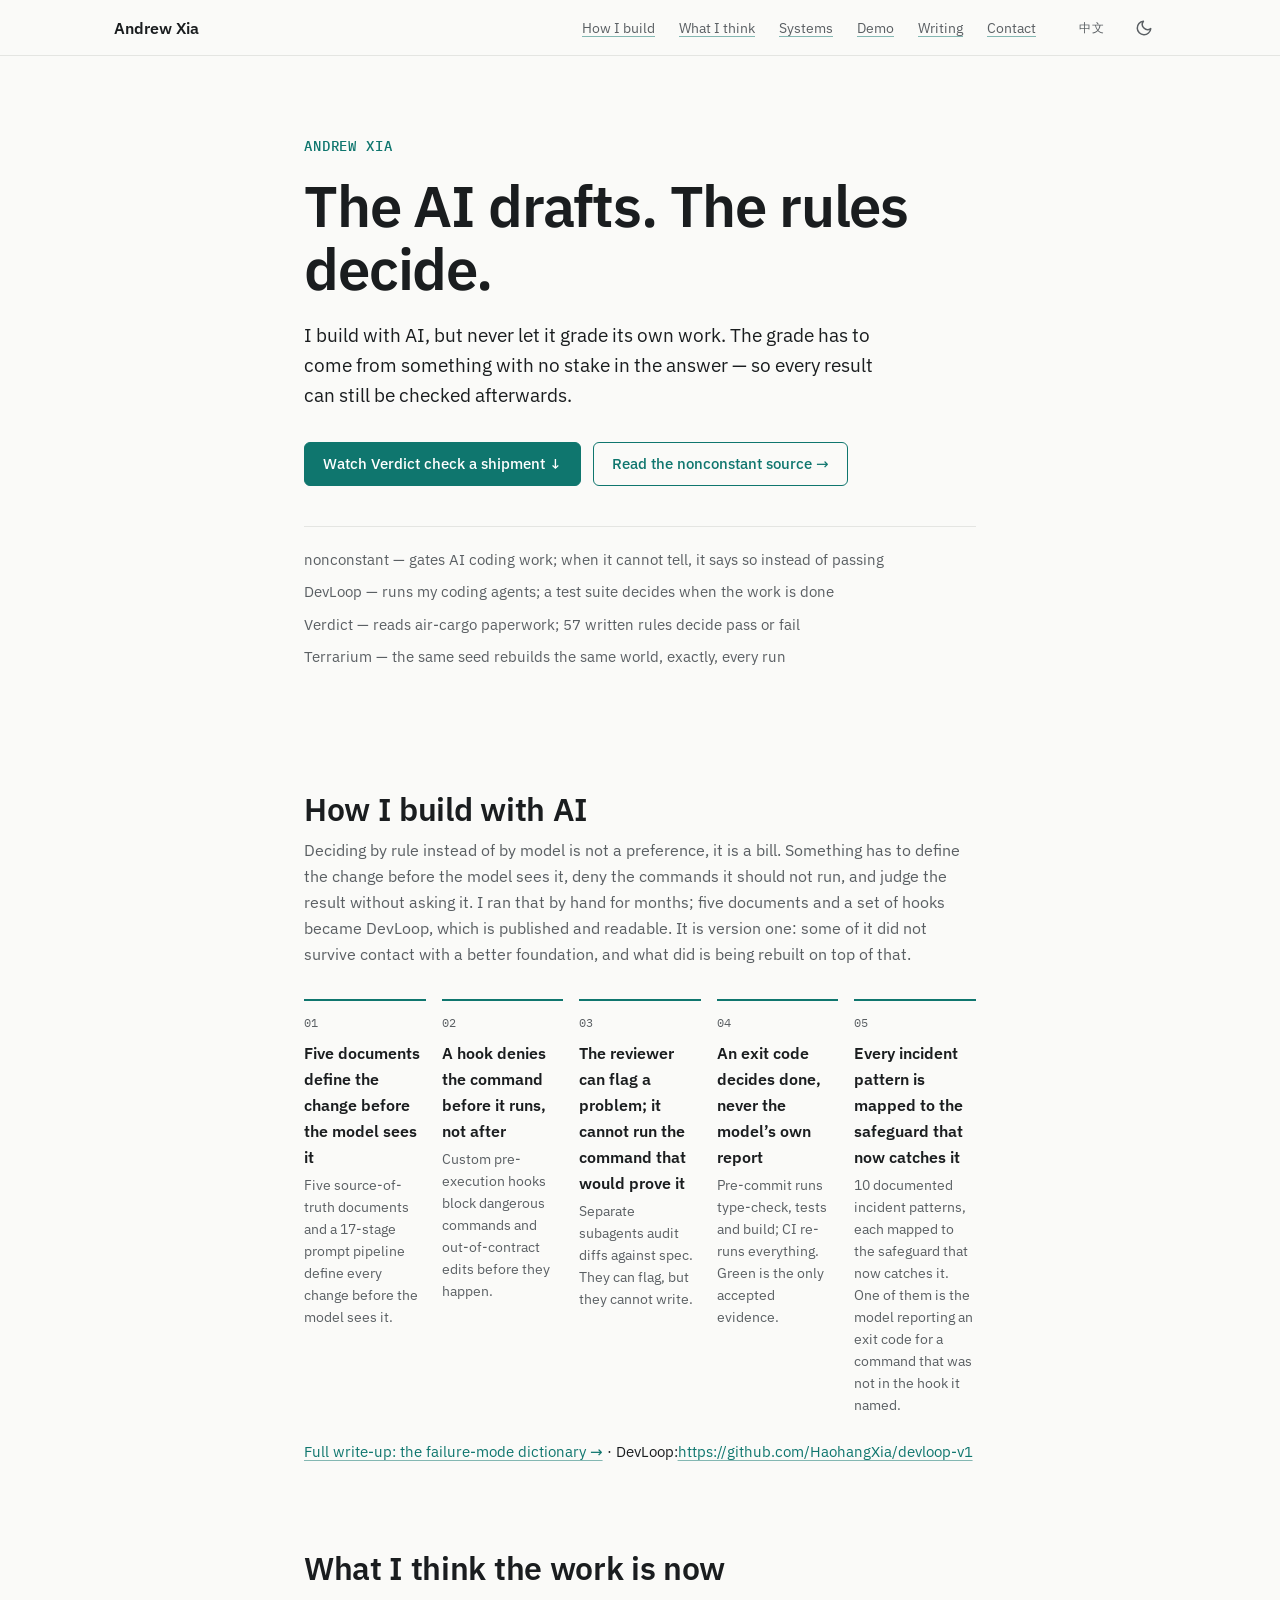
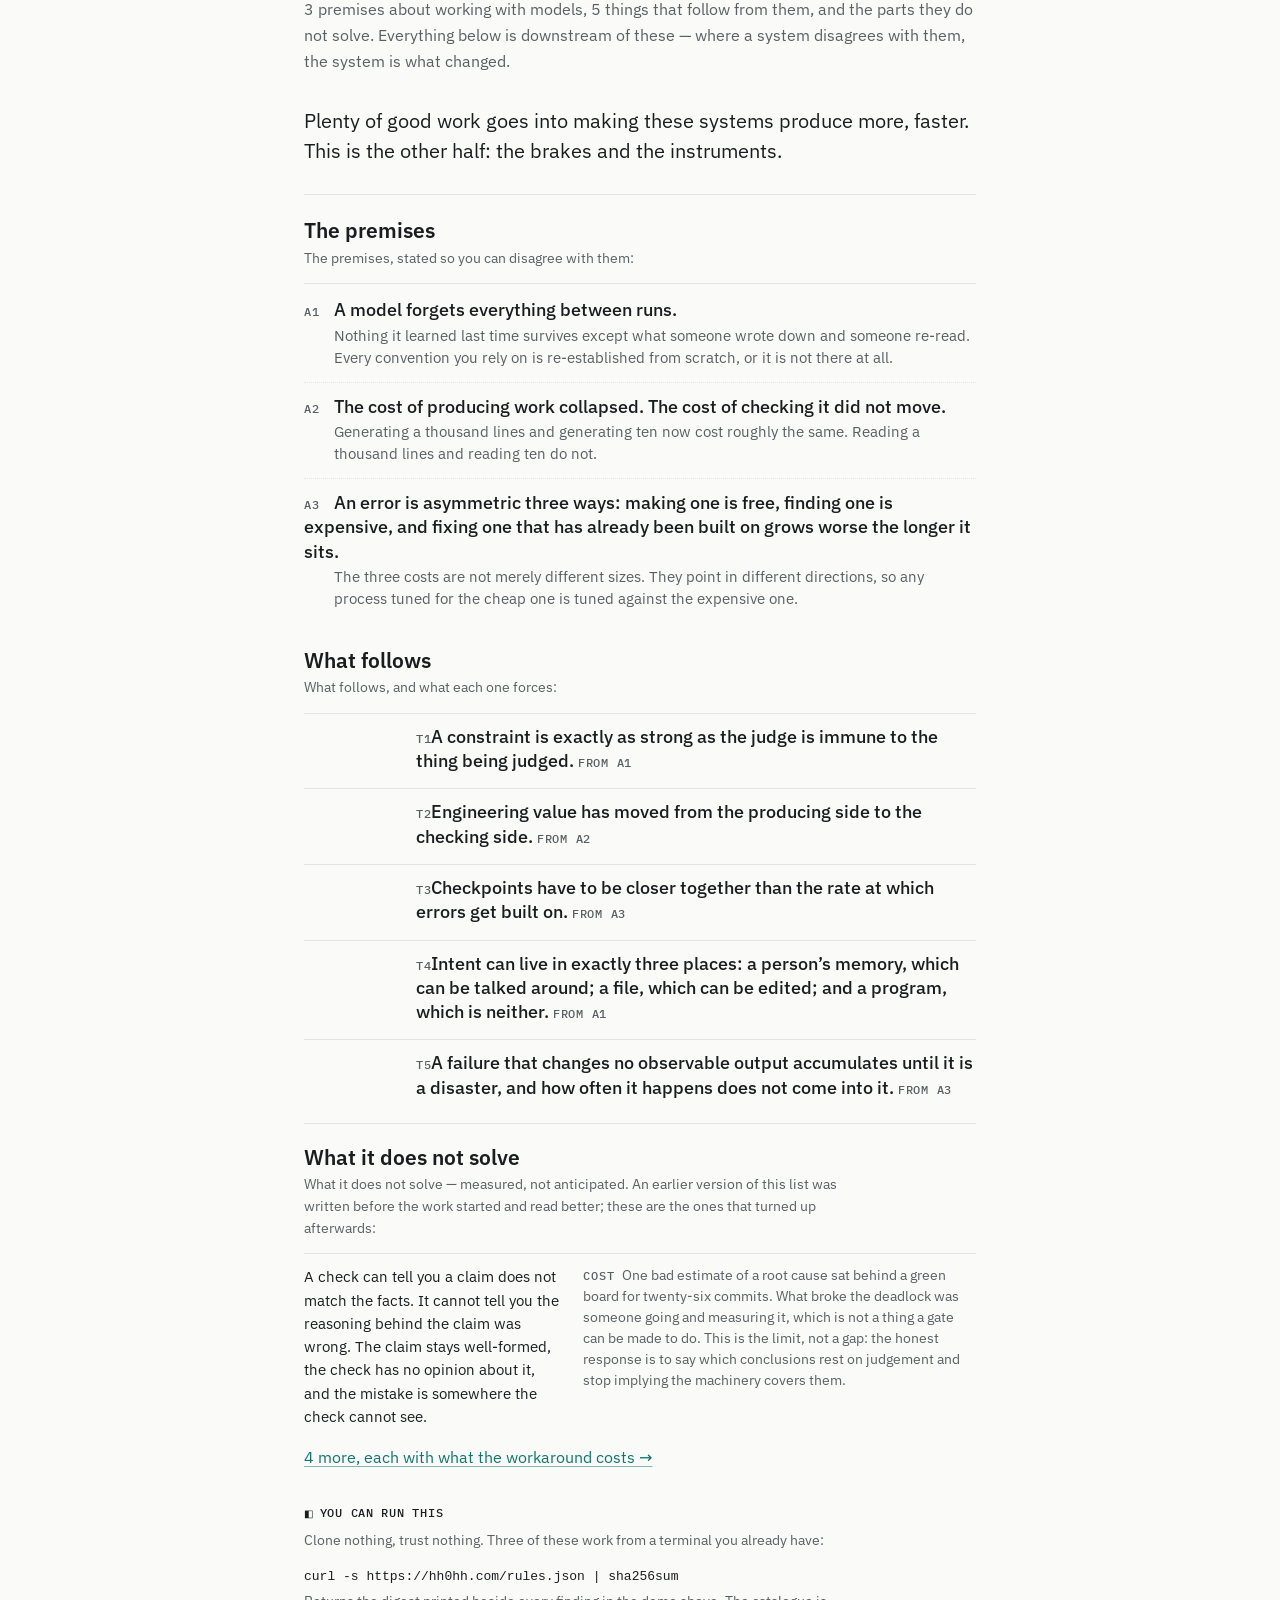
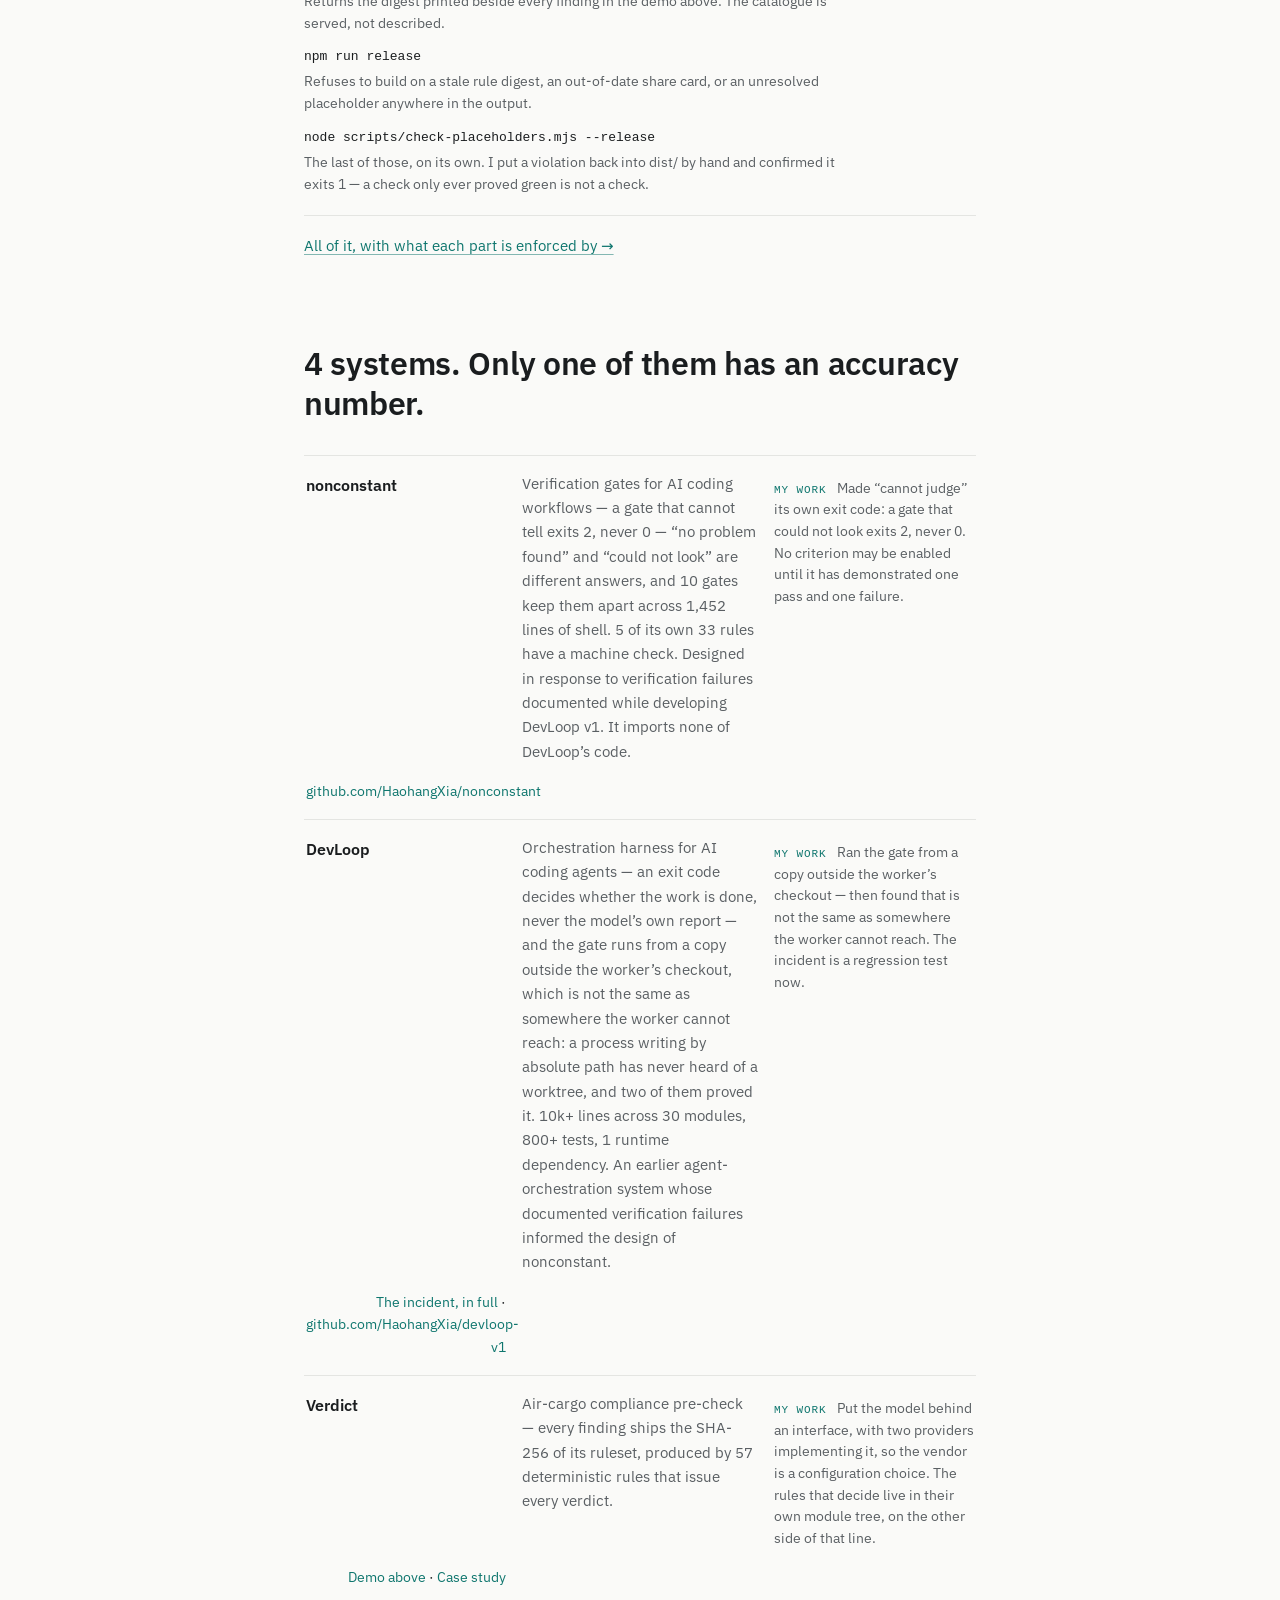
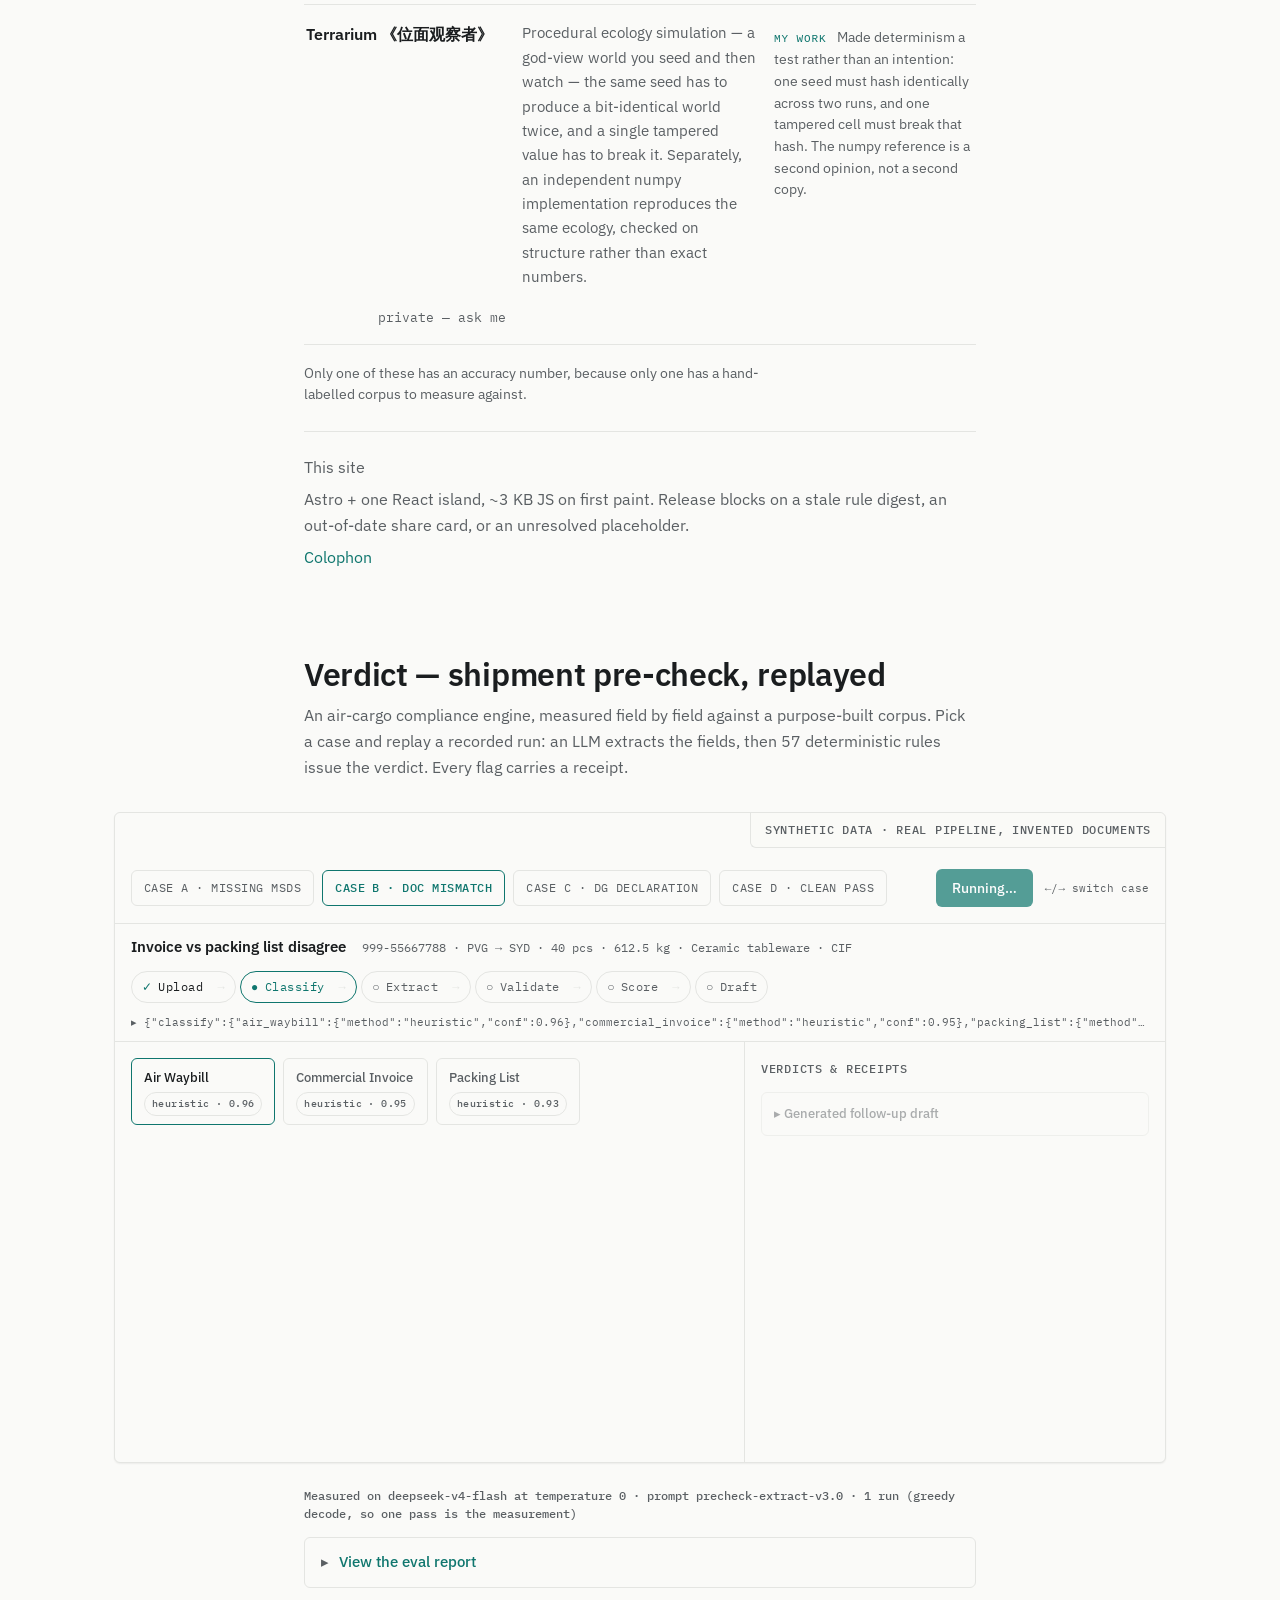
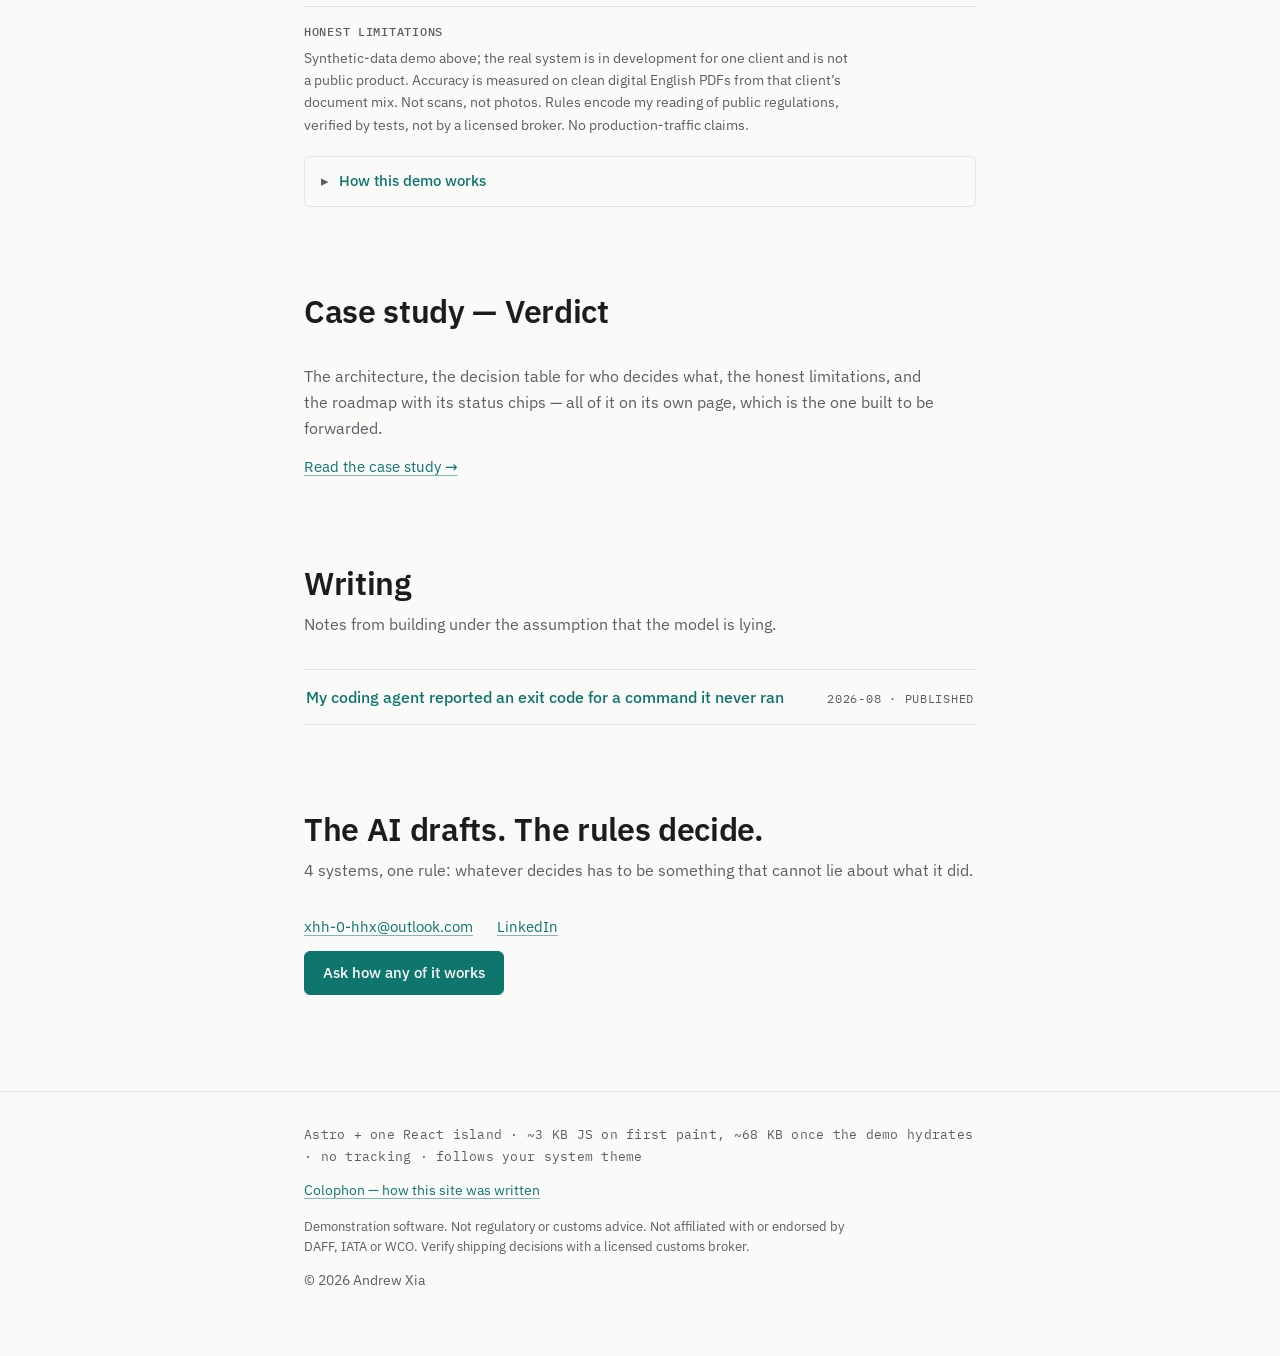
==== commit 34345012: "deploy: 撤掉不知情的承诺按钮;每个系统加一行「我做了什么」(中英)" ====
--- a/index.html
+++ b/index.html
@@ -18,8 +18,8 @@
         }
       })();
     </script><link rel="stylesheet" href="/_astro/case-study.7oMEa3GX.css">
-<link rel="stylesheet" href="/_astro/index.DfQoCA5L.css">
-<link rel="stylesheet" href="/_astro/index.B4LxtGWT.css"></head> <body> <a class="skip-link" href="#main">Skip to content</a> <header class="site-nav"> <nav class="nav-inner" aria-label="Primary"> <a class="nav-brand" href="/">Andrew Xia</a> <ul class="nav-links"> <li><a href="/#workflow" data-spy="workflow">How I build</a></li><li><a href="/#principles" data-spy="principles">What I think</a></li><li><a href="/#projects" data-spy="projects">Systems</a></li><li><a href="/#demo" data-spy="demo">Demo</a></li><li><a href="/#writing" data-spy="writing">Writing</a></li><li><a href="/#contact" data-spy="contact">Contact</a></li> </ul> <div class="nav-actions">  <a class="lang-switch mono-label" href="/zh/" hreflang="zh-Hans" lang="zh-Hans" rel="alternate" aria-label="切换到中文" data-lang-switch>中文</a> <button class="theme-toggle" type="button" data-label-dark="Switch to dark theme" data-label-light="Switch to light theme" aria-label="Switch to dark theme"> <svg class="icon-moon" width="18" height="18" viewBox="0 0 24 24" fill="none" stroke="currentColor" stroke-width="2" stroke-linecap="round" stroke-linejoin="round" aria-hidden="true"><path d="M21 12.79A9 9 0 1 1 11.21 3 7 7 0 0 0 21 12.79z"></path></svg> <svg class="icon-sun" width="18" height="18" viewBox="0 0 24 24" fill="none" stroke="currentColor" stroke-width="2" stroke-linecap="round" stroke-linejoin="round" aria-hidden="true"><circle cx="12" cy="12" r="4"></circle><path d="M12 2v2m0 16v2M4.93 4.93l1.41 1.41m11.32 11.32 1.41 1.41M2 12h2m16 0h2M4.93 19.07l1.41-1.41m11.32-11.32 1.41-1.41"></path></svg> </button>  </div> </nav> </header> <script type="module">const s=document.querySelector(".theme-toggle"),o=document.documentElement,c=()=>{if(!s)return;const e=o.getAttribute("data-theme")==="dark"?s.dataset.labelLight:s.dataset.labelDark;e&&s.setAttribute("aria-label",e)};c();s?.addEventListener("click",()=>{const t=o.getAttribute("data-theme")==="dark";t?o.removeAttribute("data-theme"):o.setAttribute("data-theme","dark");try{localStorage.setItem("theme",t?"light":"dark")}catch{}c()});const l=[...document.querySelectorAll(".nav-links a[data-spy]")],u=new Map(l.map(t=>[t.dataset.spy,t])),i=[...document.querySelectorAll("section[data-section]")].filter(t=>u.has(t.id));if(i.length>0&&"IntersectionObserver"in window){const t=r=>{for(const a of l)r!==null&&a.dataset.spy===r?a.setAttribute("aria-current","true"):a.removeAttribute("aria-current")},e=new Set,d=new IntersectionObserver(r=>{for(const n of r)n.isIntersecting?e.add(n.target.id):e.delete(n.target.id);const a=i.find(n=>e.has(n.id));t(a?a.id:null)},{rootMargin:"-56px 0px -55% 0px"});for(const r of i)d.observe(r)}</script>  <main id="main">  <section class="hero"> <div class="container"> <p class="kicker mono-label">Andrew Xia</p> <h1>The AI drafts. The rules decide.</h1> <p class="tagline">I build with AI, but never let it grade its own work. The grade has to come from something with no stake in the answer — so every result can still be checked afterwards.</p>  <div class="hero-ctas"> <a class="btn btn-primary" href="#demo">Watch Verdict check a shipment ↓</a> <a class="btn btn-secondary" href="https://github.com/HaohangXia/nonconstant">Read the nonconstant source →</a> </div> <div class="proof-strip-wrap">  <ul class="proof-strip"> <li>nonconstant — gates AI coding work; when it cannot tell, it says so instead of passing</li><li>DevLoop — runs my coding agents; a test suite decides when the work is done</li><li>Verdict — reads air-cargo paperwork; 57 written rules decide pass or fail</li><li>Terrarium — the same seed rebuilds the same world, exactly, every run</li> </ul> </div>  </div> </section>  <section id="workflow" data-section data-print-hide> <div class="container"> <div class="section-head"> <h2>How I build with AI</h2> <p class="deck">Deciding by rule instead of by model is not a preference, it is a bill. Something has to define the change before the model sees it, deny the commands it should not run, and judge the result without asking it. I ran that by hand for months; five documents and a set of hooks became DevLoop, which is published and readable. It is version one: some of it did not survive contact with a better foundation, and what did is being rebuilt on top of that.</p> </div> <ol class="workflow-steps"> <li> <strong>Five documents define the change before the model sees it</strong> <p>Five source-of-truth documents and a 17-stage prompt pipeline define every change before the model sees it.</p> </li><li> <strong>A hook denies the command before it runs, not after</strong> <p>Custom pre-execution hooks block dangerous commands and out-of-contract edits before they happen.</p> </li><li> <strong>The reviewer can flag a problem; it cannot run the command that would prove it</strong> <p>Separate subagents audit diffs against spec. They can flag, but they cannot write.</p> </li><li> <strong>An exit code decides done, never the model’s own report</strong> <p>Pre-commit runs type-check, tests and build; CI re-runs everything. Green is the only accepted evidence.</p> </li><li> <strong>Every incident pattern is mapped to the safeguard that now catches it</strong> <p>10 documented incident patterns, each mapped to the safeguard that now catches it. One of them is the model reporting an exit code for a command that was not in the hook it named.</p> </li> </ol>  <p class="workflow-links"> <a href="/writing/exit-code-for-a-command-it-never-ran/">Full write-up: the failure-mode dictionary →</a>  · DevLoop:<a href="https://github.com/HaohangXia/devloop-v1">https://github.com/HaohangXia/devloop-v1</a>  </p> </div> </section> <section id="principles" data-section data-print-hide data-astro-cid-xfs72xng> <div class="container" data-astro-cid-xfs72xng> <div class="section-head" data-astro-cid-xfs72xng> <h2 data-astro-cid-xfs72xng="true">What I think the work is now</h2> <p class="deck" data-astro-cid-xfs72xng>3 premises about working with models, 5 things that follow from them, and the parts they do not solve. Everything below is downstream of these — where a system disagrees with them, the system is what changed.</p> </div> <p class="stance" data-astro-cid-xfs72xng>Plenty of good work goes into making these systems produce more, faster. This is the other half: the brakes and the instruments.</p>  <div class="derivation" data-astro-cid-xfs72xng> <h3 class="deriv-head" data-astro-cid-xfs72xng>The premises</h3> <p class="block-lead" data-astro-cid-xfs72xng>The premises, stated so you can disagree with them:</p> <ol class="axioms" data-astro-cid-xfs72xng> <li data-astro-cid-xfs72xng> <p class="ax-claim" data-astro-cid-xfs72xng><span class="ax-id mono-label" data-astro-cid-xfs72xng>A1</span>A model forgets everything between runs.</p> <p class="ax-because" data-astro-cid-xfs72xng>Nothing it learned last time survives except what someone wrote down and someone re-read. Every convention you rely on is re-established from scratch, or it is not there at all.</p> </li><li data-astro-cid-xfs72xng> <p class="ax-claim" data-astro-cid-xfs72xng><span class="ax-id mono-label" data-astro-cid-xfs72xng>A2</span>The cost of producing work collapsed. The cost of checking it did not move.</p> <p class="ax-because" data-astro-cid-xfs72xng>Generating a thousand lines and generating ten now cost roughly the same. Reading a thousand lines and reading ten do not.</p> </li><li data-astro-cid-xfs72xng> <p class="ax-claim" data-astro-cid-xfs72xng><span class="ax-id mono-label" data-astro-cid-xfs72xng>A3</span>An error is asymmetric three ways: making one is free, finding one is expensive, and fixing one that has already been built on grows worse the longer it sits.</p> <p class="ax-because" data-astro-cid-xfs72xng>The three costs are not merely different sizes. They point in different directions, so any process tuned for the cheap one is tuned against the expensive one.</p> </li> </ol> <h3 class="deriv-head" data-astro-cid-xfs72xng>What follows</h3> <p class="block-lead" data-astro-cid-xfs72xng>What follows, and what each one forces:</p> <ol class="theorems" data-astro-cid-xfs72xng> <li data-astro-cid-xfs72xng> <p class="ax-claim" data-astro-cid-xfs72xng> <span class="ax-id mono-label" data-astro-cid-xfs72xng>T1</span>A constraint is exactly as strong as the judge is immune to the thing being judged. <span class="ax-from mono-label" data-astro-cid-xfs72xng>from A1</span> </p>  </li><li data-astro-cid-xfs72xng> <p class="ax-claim" data-astro-cid-xfs72xng> <span class="ax-id mono-label" data-astro-cid-xfs72xng>T2</span>Engineering value has moved from the producing side to the checking side. <span class="ax-from mono-label" data-astro-cid-xfs72xng>from A2</span> </p>  </li><li data-astro-cid-xfs72xng> <p class="ax-claim" data-astro-cid-xfs72xng> <span class="ax-id mono-label" data-astro-cid-xfs72xng>T3</span>Checkpoints have to be closer together than the rate at which errors get built on. <span class="ax-from mono-label" data-astro-cid-xfs72xng>from A3</span> </p>  </li><li data-astro-cid-xfs72xng> <p class="ax-claim" data-astro-cid-xfs72xng> <span class="ax-id mono-label" data-astro-cid-xfs72xng>T4</span>Intent can live in exactly three places: a person’s memory, which can be talked around; a file, which can be edited; and a program, which is neither. <span class="ax-from mono-label" data-astro-cid-xfs72xng>from A1</span> </p>  </li><li data-astro-cid-xfs72xng> <p class="ax-claim" data-astro-cid-xfs72xng> <span class="ax-id mono-label" data-astro-cid-xfs72xng>T5</span>A failure that changes no observable output accumulates until it is a disaster, and how often it happens does not come into it. <span class="ax-from mono-label" data-astro-cid-xfs72xng>from A3</span> </p>  </li> </ol>    <div class="not-solved" data-astro-cid-xfs72xng> <h3 class="deriv-head" data-astro-cid-xfs72xng>What it does not solve</h3> <p class="block-lead" data-astro-cid-xfs72xng>What it does not solve — measured, not anticipated. An earlier version of this list was written before the work started and read better; these are the ones that turned up afterwards:</p>  <ul class="ns-list" data-astro-cid-xfs72xng> <li data-astro-cid-xfs72xng> <p class="ns-problem" data-astro-cid-xfs72xng>A check can tell you a claim does not match the facts. It cannot tell you the reasoning behind the claim was wrong. The claim stays well-formed, the check has no opinion about it, and the mistake is somewhere the check cannot see.</p> <p class="ns-cost" data-astro-cid-xfs72xng><span class="ns-cost-label mono-label" data-astro-cid-xfs72xng>COST</span>One bad estimate of a root cause sat behind a green board for twenty-six commits. What broke the deadlock was someone going and measuring it, which is not a thing a gate can be made to do. This is the limit, not a gap: the honest response is to say which conclusions rest on judgement and stop implying the machinery covers them.</p> </li> </ul> <p class="ns-more" data-astro-cid-xfs72xng> <a href="/principles/" data-astro-cid-xfs72xng>4 more, each with what the workaround costs →</a> </p> </div>   </div>  <div class="runnable tier-runnable" data-astro-cid-xfs72xng> <p class="block-label mono-label" data-astro-cid-xfs72xng> <span class="tier-glyph" aria-hidden="true" data-astro-cid-xfs72xng>◧</span>YOU CAN RUN THIS </p> <p class="block-lead" data-astro-cid-xfs72xng>Clone nothing, trust nothing. Three of these work from a terminal you already have:</p> <ul class="check-list" data-astro-cid-xfs72xng> <li data-astro-cid-xfs72xng> <code data-astro-cid-xfs72xng>curl -s https://hh0hh.com/rules.json | sha256sum</code> <span class="check-what" data-astro-cid-xfs72xng>Returns the digest printed beside every finding in the demo above. The catalogue is served, not described.</span> </li><li data-astro-cid-xfs72xng> <code data-astro-cid-xfs72xng>npm run release</code> <span class="check-what" data-astro-cid-xfs72xng>Refuses to build on a stale rule digest, an out-of-date share card, or an unresolved placeholder anywhere in the output.</span> </li><li data-astro-cid-xfs72xng> <code data-astro-cid-xfs72xng>node scripts/check-placeholders.mjs --release</code> <span class="check-what" data-astro-cid-xfs72xng>The last of those, on its own. I put a violation back into dist/ by hand and confirmed it exits 1 — a check only ever proved green is not a check.</span> </li> </ul> </div>   <p class="principles-more" data-astro-cid-xfs72xng> <a href="/principles/" data-astro-cid-xfs72xng>All of it, with what each part is enforced by →</a> </p> </div> </section>   <section id="projects" data-section data-print-hide data-astro-cid-amng4zvp> <div class="container" data-astro-cid-amng4zvp> <div class="section-head" data-astro-cid-amng4zvp> <h2 data-astro-cid-amng4zvp>4 systems. Only one of them has an accuracy number.</h2> </div> <div class="projects-rows" data-astro-cid-amng4zvp> <div class="project-row" data-astro-cid-amng4zvp> <span class="p-name" data-astro-cid-amng4zvp>nonconstant</span> <span class="p-line" data-astro-cid-amng4zvp>Verification gates for AI coding workflows — a gate that cannot tell exits 2, never 0 — “no problem found” and “could not look” are different answers, and 10 gates keep them apart across 1,452 lines of shell. 5 of its own 33 rules have a machine check. Designed in response to verification failures documented while developing DevLoop v1. It imports none of DevLoop’s code.</span>  <span class="p-proof" data-astro-cid-amng4zvp>  <a href="https://github.com/HaohangXia/nonconstant" rel="noopener" data-astro-cid-amng4zvp>github.com/HaohangXia/nonconstant</a>   </span> </div><div class="project-row" data-astro-cid-amng4zvp> <span class="p-name" data-astro-cid-amng4zvp>DevLoop</span> <span class="p-line" data-astro-cid-amng4zvp>Orchestration harness for AI coding agents — an exit code decides whether the work is done, never the model’s own report — and the gate runs from a copy outside the worker’s checkout, which is not the same as somewhere the worker cannot reach: a process writing by absolute path has never heard of a worktree, and two of them proved it. 10k+ lines across 30 modules, 800+ tests, 1 runtime dependency. An earlier agent-orchestration system whose documented verification failures informed the design of nonconstant.</span>  <span class="p-proof" data-astro-cid-amng4zvp> <a href="/writing/exit-code-for-a-command-it-never-ran/" data-astro-cid-amng4zvp>The incident, in full</a>  <span aria-hidden="true" data-astro-cid-amng4zvp> · </span><a href="https://github.com/HaohangXia/devloop-v1" rel="noopener" data-astro-cid-amng4zvp>github.com/HaohangXia/devloop-v1</a>   </span> </div><div class="project-row" data-astro-cid-amng4zvp> <span class="p-name" data-astro-cid-amng4zvp>Verdict</span> <span class="p-line" data-astro-cid-amng4zvp>Air-cargo compliance pre-check — every finding ships the SHA-256 of its ruleset, produced by 57 deterministic rules that issue every verdict.</span>  <span class="p-proof" data-astro-cid-amng4zvp> <a href="#demo" data-astro-cid-amng4zvp>Demo above</a> <span aria-hidden="true" data-astro-cid-amng4zvp> · </span><a href="/case-study/" data-astro-cid-amng4zvp>Case study</a>    </span> </div><div class="project-row" data-astro-cid-amng4zvp> <span class="p-name" data-astro-cid-amng4zvp>Terrarium 《位面观察者》</span> <span class="p-line" data-astro-cid-amng4zvp>Procedural ecology simulation — a god-view world you seed and then watch — the same seed has to produce a bit-identical world twice, and a single tampered value has to break it. Separately, an independent numpy implementation reproduces the same ecology, checked on structure rather than exact numbers.</span>  <span class="p-proof" data-astro-cid-amng4zvp>   <span class="private-note" data-astro-cid-amng4zvp>private — ask me</span> </span> </div> </div> <p class="systems-note" data-astro-cid-amng4zvp>Only one of these has an accuracy number, because only one has a hand-labelled corpus to measure against.</p>  <div class="site-note" data-astro-cid-amng4zvp> <span class="p-name" data-astro-cid-amng4zvp>This site</span> <span class="p-line" data-astro-cid-amng4zvp>Astro + one React island, ~3 KB JS on first paint. Release blocks on a stale rule digest, an out-of-date share card, or an unresolved placeholder.</span> <span class="p-proof" data-astro-cid-amng4zvp> <a href="/colophon/" data-astro-cid-amng4zvp>Colophon</a>   </span> </div> </div> </section>   <section id="demo" data-section data-print-hide data-astro-cid-6vk3rcnz> <div class="container section-head" data-astro-cid-6vk3rcnz> <h2 data-astro-cid-6vk3rcnz>Verdict — shipment pre-check, replayed</h2> <p class="deck" data-astro-cid-6vk3rcnz>An air-cargo compliance engine, measured field by field against a purpose-built corpus. Pick a case and replay a recorded run: an LLM extracts the fields, then 57 deterministic rules issue the verdict. Every flag carries a receipt.</p> </div> <div class="container-wide" data-astro-cid-6vk3rcnz> <div class="demo-frame" data-astro-cid-6vk3rcnz> <p class="demo-badge mono-label" data-astro-cid-6vk3rcnz>SYNTHETIC DATA · real pipeline, invented documents</p> <style>astro-island,astro-slot,astro-static-slot{display:contents}</style><script>(()=>{var a=(s,i,o)=>{let r=async()=>{await(await s())()},t=typeof i.value=="object"?i.value:void 0,c={rootMargin:t==null?void 0:t.rootMargin},n=new IntersectionObserver(e=>{for(let l of e)if(l.isIntersecting){n.disconnect(),r();break}},c);for(let e of o.children)n.observe(e)};(self.Astro||(self.Astro={})).visible=a;window.dispatchEvent(new Event("astro:visible"));})();</script><script>(()=>{var A=Object.defineProperty;var g=(i,o,a)=>o in i?A(i,o,{enumerable:!0,configurable:!0,writable:!0,value:a}):i[o]=a;var d=(i,o,a)=>g(i,typeof o!="symbol"?o+"":o,a);{let i={0:t=>m(t),1:t=>a(t),2:t=>new RegExp(t),3:t=>new Date(t),4:t=>new Map(a(t)),5:t=>new Set(a(t)),6:t=>BigInt(t),7:t=>new URL(t),8:t=>new Uint8Array(t),9:t=>new Uint16Array(t),10:t=>new Uint32Array(t),11:t=>1/0*t},o=t=>{let[l,e]=t;return l in i?i[l](e):void 0},a=t=>t.map(o),m=t=>typeof t!="object"||t===null?t:Object.fromEntries(Object.entries(t).map(([l,e])=>[l,o(e)]));class y extends HTMLElement{constructor(){super(...arguments);d(this,"Component");d(this,"hydrator");d(this,"hydrate",async()=>{var b;if(!this.hydrator||!this.isConnected)return;let e=(b=this.parentElement)==null?void 0:b.closest("astro-island[ssr]");if(e){e.addEventListener("astro:hydrate",this.hydrate,{once:!0});return}let c=this.querySelectorAll("astro-slot"),n={},h=this.querySelectorAll("template[data-astro-template]");for(let r of h){let s=r.closest(this.tagName);s!=null&&s.isSameNode(this)&&(n[r.getAttribute("data-astro-template")||"default"]=r.innerHTML,r.remove())}for(let r of c){let s=r.closest(this.tagName);s!=null&&s.isSameNode(this)&&(n[r.getAttribute("name")||"default"]=r.innerHTML)}let p;try{p=this.hasAttribute("props")?m(JSON.parse(this.getAttribute("props"))):{}}catch(r){let s=this.getAttribute("component-url")||"<unknown>",v=this.getAttribute("component-export");throw v&&(s+=` (export ${v})`),console.error(`[hydrate] Error parsing props for component ${s}`,this.getAttribute("props"),r),r}let u;await this.hydrator(this)(this.Component,p,n,{client:this.getAttribute("client")}),this.removeAttribute("ssr"),this.dispatchEvent(new CustomEvent("astro:hydrate"))});d(this,"unmount",()=>{this.isConnected||this.dispatchEvent(new CustomEvent("astro:unmount"))})}disconnectedCallback(){document.removeEventListener("astro:after-swap",this.unmount),document.addEventListener("astro:after-swap",this.unmount,{once:!0})}connectedCallback(){if(!this.hasAttribute("await-children")||document.readyState==="interactive"||document.readyState==="complete")this.childrenConnectedCallback();else{let e=()=>{document.removeEventListener("DOMContentLoaded",e),c.disconnect(),this.childrenConnectedCallback()},c=new MutationObserver(()=>{var n;((n=this.lastChild)==null?void 0:n.nodeType)===Node.COMMENT_NODE&&this.lastChild.nodeValue==="astro:end"&&(this.lastChild.remove(),e())});c.observe(this,{childList:!0}),document.addEventListener("DOMContentLoaded",e)}}async childrenConnectedCallback(){let e=this.getAttribute("before-hydration-url");e&&await import(e),this.start()}async start(){let e=JSON.parse(this.getAttribute("opts")),c=this.getAttribute("client");if(Astro[c]===void 0){window.addEventListener(`astro:${c}`,()=>this.start(),{once:!0});return}try{await Astro[c](async()=>{let n=this.getAttribute("renderer-url"),[h,{default:p}]=await Promise.all([import(this.getAttribute("component-url")),n?import(n):()=>()=>{}]),u=this.getAttribute("component-export")||"default";if(!u.includes("."))this.Component=h[u];else{this.Component=h;for(let f of u.split("."))this.Component=this.Component[f]}return this.hydrator=p,this.hydrate},e,this)}catch(n){console.error(`[astro-island] Error hydrating ${this.getAttribute("component-url")}`,n)}}attributeChangedCallback(){this.hydrate()}}d(y,"observedAttributes",["props"]),customElements.get("astro-island")||customElements.define("astro-island",y)}})();</script><astro-island uid="Z2os3Lf" prefix="r1" component-url="/_astro/VerdictDemo.D597B04W.js" component-export="default" renderer-url="/_astro/client.nFz3bvDj.js" props="{&quot;mc&quot;:[0,{&quot;skipLink&quot;:[0,&quot;Skip to content&quot;],&quot;derivedFrom&quot;:[0,&quot;from&quot;],&quot;costLabel&quot;:[0,&quot;COST&quot;],&quot;thisSite&quot;:[0,&quot;This site&quot;],&quot;keepReading&quot;:[0,&quot;Keep reading&quot;],&quot;navAriaLabel&quot;:[0,&quot;Primary&quot;],&quot;themeToDark&quot;:[0,&quot;Switch to dark theme&quot;],&quot;themeToLight&quot;:[0,&quot;Switch to light theme&quot;],&quot;backHome&quot;:[0,&quot;← Back to the site&quot;],&quot;switchLanguage&quot;:[0,&quot;中文&quot;],&quot;switchLanguageAria&quot;:[0,&quot;切换到中文&quot;],&quot;demoRegionLabel&quot;:[0,&quot;Verdict demo — guided replay. Use the left and right arrow keys to switch case.&quot;],&quot;caseSelectorLabel&quot;:[0,&quot;Demo case selector&quot;],&quot;pipelineLabel&quot;:[0,&quot;Pipeline stages&quot;],&quot;documentsLabel&quot;:[0,&quot;Documents&quot;],&quot;findingsLabel&quot;:[0,&quot;Findings&quot;],&quot;kbdHint&quot;:[0,&quot;←/→ switch case&quot;],&quot;runningLabel&quot;:[0,&quot;Running…&quot;],&quot;stageAnnouncements&quot;:[1,[[0,&quot;Stage 1 of 6: uploading documents…&quot;],[0,&quot;Stage 2 of 6: classifying documents…&quot;],[0,&quot;Stage 3 of 6: extracting fields…&quot;],[0,&quot;Stage 4 of 6: validating against rules…&quot;],[0,&quot;Stage 5 of 6: scoring risk…&quot;],[0,&quot;Stage 6 of 6: drafting follow-up…&quot;]]],&quot;completeAnnouncement&quot;:[0,&quot;Complete: verdict {status}, {findings} findings.&quot;],&quot;caseArmedAnnouncement&quot;:[0,&quot;{label} selected — ready to run.&quot;],&quot;fieldLinked&quot;:[0,&quot;Highlighted {n} findings citing this field.&quot;],&quot;fieldNotCited&quot;:[0,&quot;No findings cite this field.&quot;],&quot;copyHashLabel&quot;:[0,&quot;Copy full snapshot hash&quot;],&quot;hashCopied&quot;:[0,&quot;Snapshot hash copied&quot;],&quot;copyDraftLabel&quot;:[0,&quot;Copy draft&quot;],&quot;draftCopied&quot;:[0,&quot;Draft copied&quot;],&quot;copyFailed&quot;:[0,&quot;Copy failed — clipboard unavailable&quot;],&quot;lowConfidence&quot;:[0,&quot;low confidence&quot;],&quot;riskLabel&quot;:[0,&quot;risk&quot;],&quot;stepThrough&quot;:[0,&quot;Step through&quot;],&quot;stepPrev&quot;:[0,&quot;Prev&quot;],&quot;stepNext&quot;:[0,&quot;Next&quot;],&quot;stepOf&quot;:[0,&quot;Stage {n} of {total}&quot;],&quot;reducedMotionNote&quot;:[0,&quot;Reduced motion on — final state shown; step through the stages below.&quot;],&quot;replayedTooltip&quot;:[0,&quot;replayed — pre-recorded output of the real pipeline&quot;],&quot;privateAskMe&quot;:[0,&quot;private — ask me&quot;],&quot;statusVerified&quot;:[0,&quot;Status verified {date}&quot;],&quot;devLogPending&quot;:[0,&quot;Dev-log excerpt — pending owner’s real excerpt&quot;]}],&quot;data-astro-cid-6vk3rcnz&quot;:[0,true]}" ssr client="visible" opts="{&quot;name&quot;:&quot;VerdictDemo&quot;,&quot;value&quot;:{&quot;rootMargin&quot;:&quot;200px&quot;}}" await-children><div class="vd" role="group" aria-label="Verdict demo — guided replay. Use the left and right arrow keys to switch case."><div class="vd-top"><div class="vd-cases" role="group" aria-label="Demo case selector"><button type="button" class="vd-case-btn" aria-pressed="false">CASE A · MISSING MSDS</button><button type="button" class="vd-case-btn is-active" aria-pressed="true">CASE B · DOC MISMATCH</button><button type="button" class="vd-case-btn" aria-pressed="false">CASE C · DG DECLARATION</button><button type="button" class="vd-case-btn" aria-pressed="false">CASE D · CLEAN PASS</button></div><div class="vd-runwrap"><button type="button" class="vd-run">Run case</button><span class="vd-kbd" aria-hidden="true">←/→ switch case</span></div></div><div class="vd-shipment"><span class="vd-title">Invoice vs packing list disagree</span><span class="vd-ship-line">999-55667788<!-- --> · <!-- -->PVG<!-- --> → <!-- -->SYD<!-- --> ·<!-- --> <!-- -->40<!-- --> pcs · <!-- -->612.5<!-- --> kg ·<!-- --> <!-- -->Ceramic tableware<!-- --> · <!-- -->CIF</span></div><ol class="vd-pipeline" aria-label="Pipeline stages"><li class="vd-chip is-pending"><span class="vd-chip-mark" aria-hidden="true">○</span>Upload</li><li class="vd-chip is-pending" title="replayed — pre-recorded output of the real pipeline"><span class="vd-chip-mark" aria-hidden="true">○</span>Classify</li><li class="vd-chip is-pending" title="replayed — pre-recorded output of the real pipeline"><span class="vd-chip-mark" aria-hidden="true">○</span>Extract</li><li class="vd-chip is-pending"><span class="vd-chip-mark" aria-hidden="true">○</span>Validate</li><li class="vd-chip is-pending"><span class="vd-chip-mark" aria-hidden="true">○</span>Score</li><li class="vd-chip is-pending"><span class="vd-chip-mark" aria-hidden="true">○</span>Draft</li></ol><div class="vd-tape" aria-hidden="true">▸ <!-- -->{&quot;state&quot;:&quot;idle&quot;,&quot;case&quot;:&quot;case-b&quot;}</div><div class="vd-body"><section class="vd-evidence" aria-label="Findings"><header class="vd-panel-head"><span class="vd-panel-title">Verdicts &amp; receipts</span></header><div class="vd-draft is-waiting"><button type="button" class="vd-draft-toggle" aria-expanded="false" disabled=""><span aria-hidden="true">▸</span> <!-- -->Generated follow-up draft</button></div></section><section class="vd-docs" aria-label="Documents"></section></div><div class="sr-only" aria-live="polite"></div></div><!--astro:end--></astro-island> </div> </div> <div class="container demo-under" data-astro-cid-6vk3rcnz> <p class="mono-label eval-conditions" data-astro-cid-6vk3rcnz>Measured on deepseek-v4-flash at temperature 0 · prompt precheck-extract-v3.0 · 1 run (greedy decode, so one pass is the measurement)</p> <details id="eval" data-astro-cid-6vk3rcnz> <summary data-astro-cid-6vk3rcnz>View the eval report</summary> <div class="details-body" data-astro-cid-6vk3rcnz> <h3 data-astro-cid-6vk3rcnz>Extraction eval — the shipped extractor vs hand-labelled ground truth</h3> <p class="mono-label eval-measured" data-astro-cid-6vk3rcnz>measured 2026-06 · corpus v1</p> <table class="eval-table" data-astro-cid-6vk3rcnz> <tbody data-astro-cid-6vk3rcnz> <tr data-astro-cid-6vk3rcnz> <td class="eval-term" data-astro-cid-6vk3rcnz>Corpus</td> <td data-astro-cid-6vk3rcnz>85 documents · 511 labelled fields · 17 document sets</td> </tr><tr data-astro-cid-6vk3rcnz> <td class="eval-term" data-astro-cid-6vk3rcnz>Strict exact-match accuracy</td> <td data-astro-cid-6vk3rcnz><strong data-astro-cid-6vk3rcnz>96.3%</strong></td> </tr><tr data-astro-cid-6vk3rcnz> <td class="eval-term" data-astro-cid-6vk3rcnz>Semantic accuracy (format/granularity tolerant)</td> <td data-astro-cid-6vk3rcnz><strong data-astro-cid-6vk3rcnz>99.0%</strong></td> </tr><tr data-astro-cid-6vk3rcnz> <td class="eval-term" data-astro-cid-6vk3rcnz>Extraction failures</td> <td data-astro-cid-6vk3rcnz>0 · True misses: 2 — both reproduced by the harness and reviewed field-by-field</td> </tr><tr data-astro-cid-6vk3rcnz> <td class="eval-term" data-astro-cid-6vk3rcnz>Method</td> <td data-astro-cid-6vk3rcnz>Field-by-field diff, strict + lenient matchers; identifiers compared separator-stripped; every mismatch printed for human review</td> </tr><tr data-astro-cid-6vk3rcnz> <td class="eval-term" data-astro-cid-6vk3rcnz>Run conditions</td> <td data-astro-cid-6vk3rcnz>deepseek-v4-flash · temperature 0 · prompt precheck-extract-v3.0 · 1 run</td> </tr> </tbody> </table> <p class="eval-scope" data-astro-cid-6vk3rcnz>Numbers cover clean digital English PDFs, generated for this corpus from hand-authored ground truth — so the truth is exact and the parsing is easy. Scanned or photographed documents, other layouts, and anyone’s actual paperwork are all outside it.</p> </div> </details>  <div class="honest-limits" data-astro-cid-6vk3rcnz> <p class="mono-label limits-label" data-astro-cid-6vk3rcnz>Honest limitations</p> <p class="limits-body" data-astro-cid-6vk3rcnz>Synthetic-data demo above; the real system is in development for one client and is not a public product. Accuracy is measured on clean digital English PDFs from that client’s document mix. Not scans, not photos. Rules encode my reading of public regulations, verified by tests, not by a licensed broker. No production-traffic claims.</p> </div>  <details data-astro-cid-6vk3rcnz> <summary data-astro-cid-6vk3rcnz>How this demo works</summary> <div class="details-body" data-astro-cid-6vk3rcnz> <p data-astro-cid-6vk3rcnz>This demo replays pre-recorded outputs of the real pipeline run against synthetic shipping documents — same extraction schemas, same rule engine, same verdict logic. Nothing here calls a network: no LLM API, no tracking, no data leaving your browser. Document values are invented; rule IDs and thresholds are simplified for display. The full system is still being built for that client; this replay is the honest public slice of what works today.</p> <p class="mono-label demo-recording" data-astro-cid-6vk3rcnz>Demo recording: 2026-06-12 · rule snapshot b439ef74…</p> </div> </details> </div> </section>  <script>
+<link rel="stylesheet" href="/_astro/index.Bs5vN7hr.css">
+<link rel="stylesheet" href="/_astro/index.B4LxtGWT.css"></head> <body> <a class="skip-link" href="#main">Skip to content</a> <header class="site-nav"> <nav class="nav-inner" aria-label="Primary"> <a class="nav-brand" href="/">Andrew Xia</a> <ul class="nav-links"> <li><a href="/#workflow" data-spy="workflow">How I build</a></li><li><a href="/#principles" data-spy="principles">What I think</a></li><li><a href="/#projects" data-spy="projects">Systems</a></li><li><a href="/#demo" data-spy="demo">Demo</a></li><li><a href="/#writing" data-spy="writing">Writing</a></li><li><a href="/#contact" data-spy="contact">Contact</a></li> </ul> <div class="nav-actions">  <a class="lang-switch mono-label" href="/zh/" hreflang="zh-Hans" lang="zh-Hans" rel="alternate" aria-label="切换到中文" data-lang-switch>中文</a> <button class="theme-toggle" type="button" data-label-dark="Switch to dark theme" data-label-light="Switch to light theme" aria-label="Switch to dark theme"> <svg class="icon-moon" width="18" height="18" viewBox="0 0 24 24" fill="none" stroke="currentColor" stroke-width="2" stroke-linecap="round" stroke-linejoin="round" aria-hidden="true"><path d="M21 12.79A9 9 0 1 1 11.21 3 7 7 0 0 0 21 12.79z"></path></svg> <svg class="icon-sun" width="18" height="18" viewBox="0 0 24 24" fill="none" stroke="currentColor" stroke-width="2" stroke-linecap="round" stroke-linejoin="round" aria-hidden="true"><circle cx="12" cy="12" r="4"></circle><path d="M12 2v2m0 16v2M4.93 4.93l1.41 1.41m11.32 11.32 1.41 1.41M2 12h2m16 0h2M4.93 19.07l1.41-1.41m11.32-11.32 1.41-1.41"></path></svg> </button>  </div> </nav> </header> <script type="module">const s=document.querySelector(".theme-toggle"),o=document.documentElement,c=()=>{if(!s)return;const e=o.getAttribute("data-theme")==="dark"?s.dataset.labelLight:s.dataset.labelDark;e&&s.setAttribute("aria-label",e)};c();s?.addEventListener("click",()=>{const t=o.getAttribute("data-theme")==="dark";t?o.removeAttribute("data-theme"):o.setAttribute("data-theme","dark");try{localStorage.setItem("theme",t?"light":"dark")}catch{}c()});const l=[...document.querySelectorAll(".nav-links a[data-spy]")],u=new Map(l.map(t=>[t.dataset.spy,t])),i=[...document.querySelectorAll("section[data-section]")].filter(t=>u.has(t.id));if(i.length>0&&"IntersectionObserver"in window){const t=r=>{for(const a of l)r!==null&&a.dataset.spy===r?a.setAttribute("aria-current","true"):a.removeAttribute("aria-current")},e=new Set,d=new IntersectionObserver(r=>{for(const n of r)n.isIntersecting?e.add(n.target.id):e.delete(n.target.id);const a=i.find(n=>e.has(n.id));t(a?a.id:null)},{rootMargin:"-56px 0px -55% 0px"});for(const r of i)d.observe(r)}</script>  <main id="main">  <section class="hero"> <div class="container"> <p class="kicker mono-label">Andrew Xia</p> <h1>The AI drafts. The rules decide.</h1> <p class="tagline">I build with AI, but never let it grade its own work. The grade has to come from something with no stake in the answer — so every result can still be checked afterwards.</p>  <div class="hero-ctas"> <a class="btn btn-primary" href="#demo">Watch Verdict check a shipment ↓</a> <a class="btn btn-secondary" href="https://github.com/HaohangXia/nonconstant">Read the nonconstant source →</a> </div> <div class="proof-strip-wrap">  <ul class="proof-strip"> <li>nonconstant — gates AI coding work; when it cannot tell, it says so instead of passing</li><li>DevLoop — runs my coding agents; a test suite decides when the work is done</li><li>Verdict — reads air-cargo paperwork; 57 written rules decide pass or fail</li><li>Terrarium — the same seed rebuilds the same world, exactly, every run</li> </ul> </div>  </div> </section>  <section id="workflow" data-section data-print-hide> <div class="container"> <div class="section-head"> <h2>How I build with AI</h2> <p class="deck">Deciding by rule instead of by model is not a preference, it is a bill. Something has to define the change before the model sees it, deny the commands it should not run, and judge the result without asking it. I ran that by hand for months; five documents and a set of hooks became DevLoop, which is published and readable. It is version one: some of it did not survive contact with a better foundation, and what did is being rebuilt on top of that.</p> </div> <ol class="workflow-steps"> <li> <strong>Five documents define the change before the model sees it</strong> <p>Five source-of-truth documents and a 17-stage prompt pipeline define every change before the model sees it.</p> </li><li> <strong>A hook denies the command before it runs, not after</strong> <p>Custom pre-execution hooks block dangerous commands and out-of-contract edits before they happen.</p> </li><li> <strong>The reviewer can flag a problem; it cannot run the command that would prove it</strong> <p>Separate subagents audit diffs against spec. They can flag, but they cannot write.</p> </li><li> <strong>An exit code decides done, never the model’s own report</strong> <p>Pre-commit runs type-check, tests and build; CI re-runs everything. Green is the only accepted evidence.</p> </li><li> <strong>Every incident pattern is mapped to the safeguard that now catches it</strong> <p>10 documented incident patterns, each mapped to the safeguard that now catches it. One of them is the model reporting an exit code for a command that was not in the hook it named.</p> </li> </ol>  <p class="workflow-links"> <a href="/writing/exit-code-for-a-command-it-never-ran/">Full write-up: the failure-mode dictionary →</a>  · DevLoop:<a href="https://github.com/HaohangXia/devloop-v1">https://github.com/HaohangXia/devloop-v1</a>  </p> </div> </section> <section id="principles" data-section data-print-hide data-astro-cid-xfs72xng> <div class="container" data-astro-cid-xfs72xng> <div class="section-head" data-astro-cid-xfs72xng> <h2 data-astro-cid-xfs72xng="true">What I think the work is now</h2> <p class="deck" data-astro-cid-xfs72xng>3 premises about working with models, 5 things that follow from them, and the parts they do not solve. Everything below is downstream of these — where a system disagrees with them, the system is what changed.</p> </div> <p class="stance" data-astro-cid-xfs72xng>Plenty of good work goes into making these systems produce more, faster. This is the other half: the brakes and the instruments.</p>  <div class="derivation" data-astro-cid-xfs72xng> <h3 class="deriv-head" data-astro-cid-xfs72xng>The premises</h3> <p class="block-lead" data-astro-cid-xfs72xng>The premises, stated so you can disagree with them:</p> <ol class="axioms" data-astro-cid-xfs72xng> <li data-astro-cid-xfs72xng> <p class="ax-claim" data-astro-cid-xfs72xng><span class="ax-id mono-label" data-astro-cid-xfs72xng>A1</span>A model forgets everything between runs.</p> <p class="ax-because" data-astro-cid-xfs72xng>Nothing it learned last time survives except what someone wrote down and someone re-read. Every convention you rely on is re-established from scratch, or it is not there at all.</p> </li><li data-astro-cid-xfs72xng> <p class="ax-claim" data-astro-cid-xfs72xng><span class="ax-id mono-label" data-astro-cid-xfs72xng>A2</span>The cost of producing work collapsed. The cost of checking it did not move.</p> <p class="ax-because" data-astro-cid-xfs72xng>Generating a thousand lines and generating ten now cost roughly the same. Reading a thousand lines and reading ten do not.</p> </li><li data-astro-cid-xfs72xng> <p class="ax-claim" data-astro-cid-xfs72xng><span class="ax-id mono-label" data-astro-cid-xfs72xng>A3</span>An error is asymmetric three ways: making one is free, finding one is expensive, and fixing one that has already been built on grows worse the longer it sits.</p> <p class="ax-because" data-astro-cid-xfs72xng>The three costs are not merely different sizes. They point in different directions, so any process tuned for the cheap one is tuned against the expensive one.</p> </li> </ol> <h3 class="deriv-head" data-astro-cid-xfs72xng>What follows</h3> <p class="block-lead" data-astro-cid-xfs72xng>What follows, and what each one forces:</p> <ol class="theorems" data-astro-cid-xfs72xng> <li data-astro-cid-xfs72xng> <p class="ax-claim" data-astro-cid-xfs72xng> <span class="ax-id mono-label" data-astro-cid-xfs72xng>T1</span>A constraint is exactly as strong as the judge is immune to the thing being judged. <span class="ax-from mono-label" data-astro-cid-xfs72xng>from A1</span> </p>  </li><li data-astro-cid-xfs72xng> <p class="ax-claim" data-astro-cid-xfs72xng> <span class="ax-id mono-label" data-astro-cid-xfs72xng>T2</span>Engineering value has moved from the producing side to the checking side. <span class="ax-from mono-label" data-astro-cid-xfs72xng>from A2</span> </p>  </li><li data-astro-cid-xfs72xng> <p class="ax-claim" data-astro-cid-xfs72xng> <span class="ax-id mono-label" data-astro-cid-xfs72xng>T3</span>Checkpoints have to be closer together than the rate at which errors get built on. <span class="ax-from mono-label" data-astro-cid-xfs72xng>from A3</span> </p>  </li><li data-astro-cid-xfs72xng> <p class="ax-claim" data-astro-cid-xfs72xng> <span class="ax-id mono-label" data-astro-cid-xfs72xng>T4</span>Intent can live in exactly three places: a person’s memory, which can be talked around; a file, which can be edited; and a program, which is neither. <span class="ax-from mono-label" data-astro-cid-xfs72xng>from A1</span> </p>  </li><li data-astro-cid-xfs72xng> <p class="ax-claim" data-astro-cid-xfs72xng> <span class="ax-id mono-label" data-astro-cid-xfs72xng>T5</span>A failure that changes no observable output accumulates until it is a disaster, and how often it happens does not come into it. <span class="ax-from mono-label" data-astro-cid-xfs72xng>from A3</span> </p>  </li> </ol>    <div class="not-solved" data-astro-cid-xfs72xng> <h3 class="deriv-head" data-astro-cid-xfs72xng>What it does not solve</h3> <p class="block-lead" data-astro-cid-xfs72xng>What it does not solve — measured, not anticipated. An earlier version of this list was written before the work started and read better; these are the ones that turned up afterwards:</p>  <ul class="ns-list" data-astro-cid-xfs72xng> <li data-astro-cid-xfs72xng> <p class="ns-problem" data-astro-cid-xfs72xng>A check can tell you a claim does not match the facts. It cannot tell you the reasoning behind the claim was wrong. The claim stays well-formed, the check has no opinion about it, and the mistake is somewhere the check cannot see.</p> <p class="ns-cost" data-astro-cid-xfs72xng><span class="ns-cost-label mono-label" data-astro-cid-xfs72xng>COST</span>One bad estimate of a root cause sat behind a green board for twenty-six commits. What broke the deadlock was someone going and measuring it, which is not a thing a gate can be made to do. This is the limit, not a gap: the honest response is to say which conclusions rest on judgement and stop implying the machinery covers them.</p> </li> </ul> <p class="ns-more" data-astro-cid-xfs72xng> <a href="/principles/" data-astro-cid-xfs72xng>4 more, each with what the workaround costs →</a> </p> </div>   </div>  <div class="runnable tier-runnable" data-astro-cid-xfs72xng> <p class="block-label mono-label" data-astro-cid-xfs72xng> <span class="tier-glyph" aria-hidden="true" data-astro-cid-xfs72xng>◧</span>YOU CAN RUN THIS </p> <p class="block-lead" data-astro-cid-xfs72xng>Clone nothing, trust nothing. Three of these work from a terminal you already have:</p> <ul class="check-list" data-astro-cid-xfs72xng> <li data-astro-cid-xfs72xng> <code data-astro-cid-xfs72xng>curl -s https://hh0hh.com/rules.json | sha256sum</code> <span class="check-what" data-astro-cid-xfs72xng>Returns the digest printed beside every finding in the demo above. The catalogue is served, not described.</span> </li><li data-astro-cid-xfs72xng> <code data-astro-cid-xfs72xng>npm run release</code> <span class="check-what" data-astro-cid-xfs72xng>Refuses to build on a stale rule digest, an out-of-date share card, or an unresolved placeholder anywhere in the output.</span> </li><li data-astro-cid-xfs72xng> <code data-astro-cid-xfs72xng>node scripts/check-placeholders.mjs --release</code> <span class="check-what" data-astro-cid-xfs72xng>The last of those, on its own. I put a violation back into dist/ by hand and confirmed it exits 1 — a check only ever proved green is not a check.</span> </li> </ul> </div>   <p class="principles-more" data-astro-cid-xfs72xng> <a href="/principles/" data-astro-cid-xfs72xng>All of it, with what each part is enforced by →</a> </p> </div> </section>   <section id="projects" data-section data-print-hide data-astro-cid-amng4zvp> <div class="container" data-astro-cid-amng4zvp> <div class="section-head" data-astro-cid-amng4zvp> <h2 data-astro-cid-amng4zvp>4 systems. Only one of them has an accuracy number.</h2> </div> <div class="projects-rows" data-astro-cid-amng4zvp> <div class="project-row" data-astro-cid-amng4zvp> <span class="p-name" data-astro-cid-amng4zvp>nonconstant</span> <span class="p-line" data-astro-cid-amng4zvp>Verification gates for AI coding workflows — a gate that cannot tell exits 2, never 0 — “no problem found” and “could not look” are different answers, and 10 gates keep them apart across 1,452 lines of shell. 5 of its own 33 rules have a machine check. Designed in response to verification failures documented while developing DevLoop v1. It imports none of DevLoop’s code.</span>  <span class="p-work" data-astro-cid-amng4zvp> <span class="p-work-label" data-astro-cid-amng4zvp>My work</span> Made “cannot judge” its own exit code: a gate that could not look exits 2, never 0. No criterion may be enabled until it has demonstrated one pass and one failure. </span>  <span class="p-proof" data-astro-cid-amng4zvp>  <a href="https://github.com/HaohangXia/nonconstant" rel="noopener" data-astro-cid-amng4zvp>github.com/HaohangXia/nonconstant</a>   </span> </div><div class="project-row" data-astro-cid-amng4zvp> <span class="p-name" data-astro-cid-amng4zvp>DevLoop</span> <span class="p-line" data-astro-cid-amng4zvp>Orchestration harness for AI coding agents — an exit code decides whether the work is done, never the model’s own report — and the gate runs from a copy outside the worker’s checkout, which is not the same as somewhere the worker cannot reach: a process writing by absolute path has never heard of a worktree, and two of them proved it. 10k+ lines across 30 modules, 800+ tests, 1 runtime dependency. An earlier agent-orchestration system whose documented verification failures informed the design of nonconstant.</span>  <span class="p-work" data-astro-cid-amng4zvp> <span class="p-work-label" data-astro-cid-amng4zvp>My work</span> Ran the gate from a copy outside the worker’s checkout — then found that is not the same as somewhere the worker cannot reach. The incident is a regression test now. </span>  <span class="p-proof" data-astro-cid-amng4zvp> <a href="/writing/exit-code-for-a-command-it-never-ran/" data-astro-cid-amng4zvp>The incident, in full</a>  <span aria-hidden="true" data-astro-cid-amng4zvp> · </span><a href="https://github.com/HaohangXia/devloop-v1" rel="noopener" data-astro-cid-amng4zvp>github.com/HaohangXia/devloop-v1</a>   </span> </div><div class="project-row" data-astro-cid-amng4zvp> <span class="p-name" data-astro-cid-amng4zvp>Verdict</span> <span class="p-line" data-astro-cid-amng4zvp>Air-cargo compliance pre-check — every finding ships the SHA-256 of its ruleset, produced by 57 deterministic rules that issue every verdict.</span>  <span class="p-work" data-astro-cid-amng4zvp> <span class="p-work-label" data-astro-cid-amng4zvp>My work</span> Put the model behind an interface, with two providers implementing it, so the vendor is a configuration choice. The rules that decide live in their own module tree, on the other side of that line. </span>  <span class="p-proof" data-astro-cid-amng4zvp> <a href="#demo" data-astro-cid-amng4zvp>Demo above</a> <span aria-hidden="true" data-astro-cid-amng4zvp> · </span><a href="/case-study/" data-astro-cid-amng4zvp>Case study</a>    </span> </div><div class="project-row" data-astro-cid-amng4zvp> <span class="p-name" data-astro-cid-amng4zvp>Terrarium 《位面观察者》</span> <span class="p-line" data-astro-cid-amng4zvp>Procedural ecology simulation — a god-view world you seed and then watch — the same seed has to produce a bit-identical world twice, and a single tampered value has to break it. Separately, an independent numpy implementation reproduces the same ecology, checked on structure rather than exact numbers.</span>  <span class="p-work" data-astro-cid-amng4zvp> <span class="p-work-label" data-astro-cid-amng4zvp>My work</span> Made determinism a test rather than an intention: one seed must hash identically across two runs, and one tampered cell must break that hash. The numpy reference is a second opinion, not a second copy. </span>  <span class="p-proof" data-astro-cid-amng4zvp>   <span class="private-note" data-astro-cid-amng4zvp>private — ask me</span> </span> </div> </div> <p class="systems-note" data-astro-cid-amng4zvp>Only one of these has an accuracy number, because only one has a hand-labelled corpus to measure against.</p>  <div class="site-note" data-astro-cid-amng4zvp> <span class="p-name" data-astro-cid-amng4zvp>This site</span> <span class="p-line" data-astro-cid-amng4zvp>Astro + one React island, ~3 KB JS on first paint. Release blocks on a stale rule digest, an out-of-date share card, or an unresolved placeholder.</span> <span class="p-proof" data-astro-cid-amng4zvp> <a href="/colophon/" data-astro-cid-amng4zvp>Colophon</a>   </span> </div> </div> </section>    <section id="demo" data-section data-print-hide data-astro-cid-6vk3rcnz> <div class="container section-head" data-astro-cid-6vk3rcnz> <h2 data-astro-cid-6vk3rcnz>Verdict — shipment pre-check, replayed</h2> <p class="deck" data-astro-cid-6vk3rcnz>An air-cargo compliance engine, measured field by field against a purpose-built corpus. Pick a case and replay a recorded run: an LLM extracts the fields, then 57 deterministic rules issue the verdict. Every flag carries a receipt.</p> </div> <div class="container-wide" data-astro-cid-6vk3rcnz> <div class="demo-frame" data-astro-cid-6vk3rcnz> <p class="demo-badge mono-label" data-astro-cid-6vk3rcnz>SYNTHETIC DATA · real pipeline, invented documents</p> <style>astro-island,astro-slot,astro-static-slot{display:contents}</style><script>(()=>{var a=(s,i,o)=>{let r=async()=>{await(await s())()},t=typeof i.value=="object"?i.value:void 0,c={rootMargin:t==null?void 0:t.rootMargin},n=new IntersectionObserver(e=>{for(let l of e)if(l.isIntersecting){n.disconnect(),r();break}},c);for(let e of o.children)n.observe(e)};(self.Astro||(self.Astro={})).visible=a;window.dispatchEvent(new Event("astro:visible"));})();</script><script>(()=>{var A=Object.defineProperty;var g=(i,o,a)=>o in i?A(i,o,{enumerable:!0,configurable:!0,writable:!0,value:a}):i[o]=a;var d=(i,o,a)=>g(i,typeof o!="symbol"?o+"":o,a);{let i={0:t=>m(t),1:t=>a(t),2:t=>new RegExp(t),3:t=>new Date(t),4:t=>new Map(a(t)),5:t=>new Set(a(t)),6:t=>BigInt(t),7:t=>new URL(t),8:t=>new Uint8Array(t),9:t=>new Uint16Array(t),10:t=>new Uint32Array(t),11:t=>1/0*t},o=t=>{let[l,e]=t;return l in i?i[l](e):void 0},a=t=>t.map(o),m=t=>typeof t!="object"||t===null?t:Object.fromEntries(Object.entries(t).map(([l,e])=>[l,o(e)]));class y extends HTMLElement{constructor(){super(...arguments);d(this,"Component");d(this,"hydrator");d(this,"hydrate",async()=>{var b;if(!this.hydrator||!this.isConnected)return;let e=(b=this.parentElement)==null?void 0:b.closest("astro-island[ssr]");if(e){e.addEventListener("astro:hydrate",this.hydrate,{once:!0});return}let c=this.querySelectorAll("astro-slot"),n={},h=this.querySelectorAll("template[data-astro-template]");for(let r of h){let s=r.closest(this.tagName);s!=null&&s.isSameNode(this)&&(n[r.getAttribute("data-astro-template")||"default"]=r.innerHTML,r.remove())}for(let r of c){let s=r.closest(this.tagName);s!=null&&s.isSameNode(this)&&(n[r.getAttribute("name")||"default"]=r.innerHTML)}let p;try{p=this.hasAttribute("props")?m(JSON.parse(this.getAttribute("props"))):{}}catch(r){let s=this.getAttribute("component-url")||"<unknown>",v=this.getAttribute("component-export");throw v&&(s+=` (export ${v})`),console.error(`[hydrate] Error parsing props for component ${s}`,this.getAttribute("props"),r),r}let u;await this.hydrator(this)(this.Component,p,n,{client:this.getAttribute("client")}),this.removeAttribute("ssr"),this.dispatchEvent(new CustomEvent("astro:hydrate"))});d(this,"unmount",()=>{this.isConnected||this.dispatchEvent(new CustomEvent("astro:unmount"))})}disconnectedCallback(){document.removeEventListener("astro:after-swap",this.unmount),document.addEventListener("astro:after-swap",this.unmount,{once:!0})}connectedCallback(){if(!this.hasAttribute("await-children")||document.readyState==="interactive"||document.readyState==="complete")this.childrenConnectedCallback();else{let e=()=>{document.removeEventListener("DOMContentLoaded",e),c.disconnect(),this.childrenConnectedCallback()},c=new MutationObserver(()=>{var n;((n=this.lastChild)==null?void 0:n.nodeType)===Node.COMMENT_NODE&&this.lastChild.nodeValue==="astro:end"&&(this.lastChild.remove(),e())});c.observe(this,{childList:!0}),document.addEventListener("DOMContentLoaded",e)}}async childrenConnectedCallback(){let e=this.getAttribute("before-hydration-url");e&&await import(e),this.start()}async start(){let e=JSON.parse(this.getAttribute("opts")),c=this.getAttribute("client");if(Astro[c]===void 0){window.addEventListener(`astro:${c}`,()=>this.start(),{once:!0});return}try{await Astro[c](async()=>{let n=this.getAttribute("renderer-url"),[h,{default:p}]=await Promise.all([import(this.getAttribute("component-url")),n?import(n):()=>()=>{}]),u=this.getAttribute("component-export")||"default";if(!u.includes("."))this.Component=h[u];else{this.Component=h;for(let f of u.split("."))this.Component=this.Component[f]}return this.hydrator=p,this.hydrate},e,this)}catch(n){console.error(`[astro-island] Error hydrating ${this.getAttribute("component-url")}`,n)}}attributeChangedCallback(){this.hydrate()}}d(y,"observedAttributes",["props"]),customElements.get("astro-island")||customElements.define("astro-island",y)}})();</script><astro-island uid="1khP9z" prefix="r1" component-url="/_astro/VerdictDemo.D597B04W.js" component-export="default" renderer-url="/_astro/client.nFz3bvDj.js" props="{&quot;mc&quot;:[0,{&quot;skipLink&quot;:[0,&quot;Skip to content&quot;],&quot;derivedFrom&quot;:[0,&quot;from&quot;],&quot;costLabel&quot;:[0,&quot;COST&quot;],&quot;thisSite&quot;:[0,&quot;This site&quot;],&quot;keepReading&quot;:[0,&quot;Keep reading&quot;],&quot;myWorkLabel&quot;:[0,&quot;My work&quot;],&quot;navAriaLabel&quot;:[0,&quot;Primary&quot;],&quot;themeToDark&quot;:[0,&quot;Switch to dark theme&quot;],&quot;themeToLight&quot;:[0,&quot;Switch to light theme&quot;],&quot;backHome&quot;:[0,&quot;← Back to the site&quot;],&quot;switchLanguage&quot;:[0,&quot;中文&quot;],&quot;switchLanguageAria&quot;:[0,&quot;切换到中文&quot;],&quot;demoRegionLabel&quot;:[0,&quot;Verdict demo — guided replay. Use the left and right arrow keys to switch case.&quot;],&quot;caseSelectorLabel&quot;:[0,&quot;Demo case selector&quot;],&quot;pipelineLabel&quot;:[0,&quot;Pipeline stages&quot;],&quot;documentsLabel&quot;:[0,&quot;Documents&quot;],&quot;findingsLabel&quot;:[0,&quot;Findings&quot;],&quot;kbdHint&quot;:[0,&quot;←/→ switch case&quot;],&quot;runningLabel&quot;:[0,&quot;Running…&quot;],&quot;stageAnnouncements&quot;:[1,[[0,&quot;Stage 1 of 6: uploading documents…&quot;],[0,&quot;Stage 2 of 6: classifying documents…&quot;],[0,&quot;Stage 3 of 6: extracting fields…&quot;],[0,&quot;Stage 4 of 6: validating against rules…&quot;],[0,&quot;Stage 5 of 6: scoring risk…&quot;],[0,&quot;Stage 6 of 6: drafting follow-up…&quot;]]],&quot;completeAnnouncement&quot;:[0,&quot;Complete: verdict {status}, {findings} findings.&quot;],&quot;caseArmedAnnouncement&quot;:[0,&quot;{label} selected — ready to run.&quot;],&quot;fieldLinked&quot;:[0,&quot;Highlighted {n} findings citing this field.&quot;],&quot;fieldNotCited&quot;:[0,&quot;No findings cite this field.&quot;],&quot;copyHashLabel&quot;:[0,&quot;Copy full snapshot hash&quot;],&quot;hashCopied&quot;:[0,&quot;Snapshot hash copied&quot;],&quot;copyDraftLabel&quot;:[0,&quot;Copy draft&quot;],&quot;draftCopied&quot;:[0,&quot;Draft copied&quot;],&quot;copyFailed&quot;:[0,&quot;Copy failed — clipboard unavailable&quot;],&quot;lowConfidence&quot;:[0,&quot;low confidence&quot;],&quot;riskLabel&quot;:[0,&quot;risk&quot;],&quot;stepThrough&quot;:[0,&quot;Step through&quot;],&quot;stepPrev&quot;:[0,&quot;Prev&quot;],&quot;stepNext&quot;:[0,&quot;Next&quot;],&quot;stepOf&quot;:[0,&quot;Stage {n} of {total}&quot;],&quot;reducedMotionNote&quot;:[0,&quot;Reduced motion on — final state shown; step through the stages below.&quot;],&quot;replayedTooltip&quot;:[0,&quot;replayed — pre-recorded output of the real pipeline&quot;],&quot;privateAskMe&quot;:[0,&quot;private — ask me&quot;],&quot;statusVerified&quot;:[0,&quot;Status verified {date}&quot;],&quot;devLogPending&quot;:[0,&quot;Dev-log excerpt — pending owner’s real excerpt&quot;]}],&quot;data-astro-cid-6vk3rcnz&quot;:[0,true]}" ssr client="visible" opts="{&quot;name&quot;:&quot;VerdictDemo&quot;,&quot;value&quot;:{&quot;rootMargin&quot;:&quot;200px&quot;}}" await-children><div class="vd" role="group" aria-label="Verdict demo — guided replay. Use the left and right arrow keys to switch case."><div class="vd-top"><div class="vd-cases" role="group" aria-label="Demo case selector"><button type="button" class="vd-case-btn" aria-pressed="false">CASE A · MISSING MSDS</button><button type="button" class="vd-case-btn is-active" aria-pressed="true">CASE B · DOC MISMATCH</button><button type="button" class="vd-case-btn" aria-pressed="false">CASE C · DG DECLARATION</button><button type="button" class="vd-case-btn" aria-pressed="false">CASE D · CLEAN PASS</button></div><div class="vd-runwrap"><button type="button" class="vd-run">Run case</button><span class="vd-kbd" aria-hidden="true">←/→ switch case</span></div></div><div class="vd-shipment"><span class="vd-title">Invoice vs packing list disagree</span><span class="vd-ship-line">999-55667788<!-- --> · <!-- -->PVG<!-- --> → <!-- -->SYD<!-- --> ·<!-- --> <!-- -->40<!-- --> pcs · <!-- -->612.5<!-- --> kg ·<!-- --> <!-- -->Ceramic tableware<!-- --> · <!-- -->CIF</span></div><ol class="vd-pipeline" aria-label="Pipeline stages"><li class="vd-chip is-pending"><span class="vd-chip-mark" aria-hidden="true">○</span>Upload</li><li class="vd-chip is-pending" title="replayed — pre-recorded output of the real pipeline"><span class="vd-chip-mark" aria-hidden="true">○</span>Classify</li><li class="vd-chip is-pending" title="replayed — pre-recorded output of the real pipeline"><span class="vd-chip-mark" aria-hidden="true">○</span>Extract</li><li class="vd-chip is-pending"><span class="vd-chip-mark" aria-hidden="true">○</span>Validate</li><li class="vd-chip is-pending"><span class="vd-chip-mark" aria-hidden="true">○</span>Score</li><li class="vd-chip is-pending"><span class="vd-chip-mark" aria-hidden="true">○</span>Draft</li></ol><div class="vd-tape" aria-hidden="true">▸ <!-- -->{&quot;state&quot;:&quot;idle&quot;,&quot;case&quot;:&quot;case-b&quot;}</div><div class="vd-body"><section class="vd-evidence" aria-label="Findings"><header class="vd-panel-head"><span class="vd-panel-title">Verdicts &amp; receipts</span></header><div class="vd-draft is-waiting"><button type="button" class="vd-draft-toggle" aria-expanded="false" disabled=""><span aria-hidden="true">▸</span> <!-- -->Generated follow-up draft</button></div></section><section class="vd-docs" aria-label="Documents"></section></div><div class="sr-only" aria-live="polite"></div></div><!--astro:end--></astro-island> </div> </div> <div class="container demo-under" data-astro-cid-6vk3rcnz> <p class="mono-label eval-conditions" data-astro-cid-6vk3rcnz>Measured on deepseek-v4-flash at temperature 0 · prompt precheck-extract-v3.0 · 1 run (greedy decode, so one pass is the measurement)</p> <details id="eval" data-astro-cid-6vk3rcnz> <summary data-astro-cid-6vk3rcnz>View the eval report</summary> <div class="details-body" data-astro-cid-6vk3rcnz> <h3 data-astro-cid-6vk3rcnz>Extraction eval — the shipped extractor vs hand-labelled ground truth</h3> <p class="mono-label eval-measured" data-astro-cid-6vk3rcnz>measured 2026-06 · corpus v1</p> <table class="eval-table" data-astro-cid-6vk3rcnz> <tbody data-astro-cid-6vk3rcnz> <tr data-astro-cid-6vk3rcnz> <td class="eval-term" data-astro-cid-6vk3rcnz>Corpus</td> <td data-astro-cid-6vk3rcnz>85 documents · 511 labelled fields · 17 document sets</td> </tr><tr data-astro-cid-6vk3rcnz> <td class="eval-term" data-astro-cid-6vk3rcnz>Strict exact-match accuracy</td> <td data-astro-cid-6vk3rcnz><strong data-astro-cid-6vk3rcnz>96.3%</strong></td> </tr><tr data-astro-cid-6vk3rcnz> <td class="eval-term" data-astro-cid-6vk3rcnz>Semantic accuracy (format/granularity tolerant)</td> <td data-astro-cid-6vk3rcnz><strong data-astro-cid-6vk3rcnz>99.0%</strong></td> </tr><tr data-astro-cid-6vk3rcnz> <td class="eval-term" data-astro-cid-6vk3rcnz>Extraction failures</td> <td data-astro-cid-6vk3rcnz>0 · True misses: 2 — both reproduced by the harness and reviewed field-by-field</td> </tr><tr data-astro-cid-6vk3rcnz> <td class="eval-term" data-astro-cid-6vk3rcnz>Method</td> <td data-astro-cid-6vk3rcnz>Field-by-field diff, strict + lenient matchers; identifiers compared separator-stripped; every mismatch printed for human review</td> </tr><tr data-astro-cid-6vk3rcnz> <td class="eval-term" data-astro-cid-6vk3rcnz>Run conditions</td> <td data-astro-cid-6vk3rcnz>deepseek-v4-flash · temperature 0 · prompt precheck-extract-v3.0 · 1 run</td> </tr> </tbody> </table> <p class="eval-scope" data-astro-cid-6vk3rcnz>Numbers cover clean digital English PDFs, generated for this corpus from hand-authored ground truth — so the truth is exact and the parsing is easy. Scanned or photographed documents, other layouts, and anyone’s actual paperwork are all outside it.</p> </div> </details>  <div class="honest-limits" data-astro-cid-6vk3rcnz> <p class="mono-label limits-label" data-astro-cid-6vk3rcnz>Honest limitations</p> <p class="limits-body" data-astro-cid-6vk3rcnz>Synthetic-data demo above; the real system is in development for one client and is not a public product. Accuracy is measured on clean digital English PDFs from that client’s document mix. Not scans, not photos. Rules encode my reading of public regulations, verified by tests, not by a licensed broker. No production-traffic claims.</p> </div>  <details data-astro-cid-6vk3rcnz> <summary data-astro-cid-6vk3rcnz>How this demo works</summary> <div class="details-body" data-astro-cid-6vk3rcnz> <p data-astro-cid-6vk3rcnz>This demo replays pre-recorded outputs of the real pipeline run against synthetic shipping documents — same extraction schemas, same rule engine, same verdict logic. Nothing here calls a network: no LLM API, no tracking, no data leaving your browser. Document values are invented; rule IDs and thresholds are simplified for display. The full system is still being built for that client; this replay is the honest public slice of what works today.</p> <p class="mono-label demo-recording" data-astro-cid-6vk3rcnz>Demo recording: 2026-06-12 · rule snapshot b439ef74…</p> </div> </details> </div> </section>  <script>
   // Auto-open the eval report when deep-linked (e.g. from an external #eval link).
   (function () {
     var d = document.getElementById('eval');
@@ -30,4 +30,4 @@
     window.addEventListener('hashchange', sync);
     sync();
   })();
-</script> <section id="case-study" data-section data-print-hide data-astro-cid-icjcmxd4> <div class="container" data-astro-cid-icjcmxd4> <div class="section-head" data-astro-cid-icjcmxd4> <h2 data-astro-cid-icjcmxd4>Case study — Verdict</h2> </div> <p class="cs-pointer-line" data-astro-cid-icjcmxd4>The architecture, the decision table for who decides what, the honest limitations, and the roadmap with its status chips — all of it on its own page, which is the one built to be forwarded.</p> <p class="cs-pointer-more" data-astro-cid-icjcmxd4> <a href="/case-study/" data-astro-cid-icjcmxd4>Read the case study →</a> </p> </div> </section>  <section id="writing" data-section data-print-hide> <div class="container"> <div class="section-head"> <h2>Writing</h2> <p class="deck">Notes from building under the assumption that the model is lying.</p> </div> <div class="writing-rows"> <a class="writing-row" href="/writing/exit-code-for-a-command-it-never-ran/"> <span class="w-title">My coding agent reported an exit code for a command it never ran</span> <span class="w-status">2026-08 · PUBLISHED</span> </a> </div> </div> </section>  <section id="contact" data-section data-print-hide> <div class="container"> <div class="section-head"> <h2>The AI drafts. The rules decide.</h2> <p class="deck">4 systems, one rule: whatever decides has to be something that cannot lie about what it did.</p> </div> <p class="contact-links"> <a href="mailto:xhh-0-hhx@outlook.com">xhh-0-hhx@outlook.com</a>  <a href="https://www.linkedin.com/in/hh0hh" rel="noopener">LinkedIn</a> </p> <p class="contact-note">Invented documents only — please do not send anything confidential.</p> <a class="btn btn-primary" href="mailto:xhh-0-hhx@outlook.com">Send me a document you think Verdict would get wrong</a> </div> </section> </main>  <footer class="site-footer"> <div class="container"> <p class="stack-line">Astro + one React island · ~3 KB JS on first paint, ~68 KB once the demo hydrates · no tracking · follows your system theme</p> <p><a href="/colophon/">Colophon — how this site was written</a></p> <p class="disclaimer">Demonstration software. Not regulatory or customs advice. Not affiliated with or endorsed by DAFF, IATA or WCO. Verify shipping decisions with a licensed customs broker.</p> <p>© 2026 Andrew Xia</p> </div> </footer> </body></html>+</script> <section id="case-study" data-section data-print-hide data-astro-cid-icjcmxd4> <div class="container" data-astro-cid-icjcmxd4> <div class="section-head" data-astro-cid-icjcmxd4> <h2 data-astro-cid-icjcmxd4>Case study — Verdict</h2> </div> <p class="cs-pointer-line" data-astro-cid-icjcmxd4>The architecture, the decision table for who decides what, the honest limitations, and the roadmap with its status chips — all of it on its own page, which is the one built to be forwarded.</p> <p class="cs-pointer-more" data-astro-cid-icjcmxd4> <a href="/case-study/" data-astro-cid-icjcmxd4>Read the case study →</a> </p> </div> </section>  <section id="writing" data-section data-print-hide> <div class="container"> <div class="section-head"> <h2>Writing</h2> <p class="deck">Notes from building under the assumption that the model is lying.</p> </div> <div class="writing-rows"> <a class="writing-row" href="/writing/exit-code-for-a-command-it-never-ran/"> <span class="w-title">My coding agent reported an exit code for a command it never ran</span> <span class="w-status">2026-08 · PUBLISHED</span> </a> </div> </div> </section>  <section id="contact" data-section data-print-hide> <div class="container"> <div class="section-head"> <h2>The AI drafts. The rules decide.</h2> <p class="deck">4 systems, one rule: whatever decides has to be something that cannot lie about what it did.</p> </div> <p class="contact-links"> <a href="mailto:xhh-0-hhx@outlook.com">xhh-0-hhx@outlook.com</a>  <a href="https://www.linkedin.com/in/hh0hh" rel="noopener">LinkedIn</a> </p>   <a class="btn btn-primary" href="mailto:xhh-0-hhx@outlook.com">Ask how any of it works</a> </div> </section> </main>  <footer class="site-footer"> <div class="container"> <p class="stack-line">Astro + one React island · ~3 KB JS on first paint, ~68 KB once the demo hydrates · no tracking · follows your system theme</p> <p><a href="/colophon/">Colophon — how this site was written</a></p> <p class="disclaimer">Demonstration software. Not regulatory or customs advice. Not affiliated with or endorsed by DAFF, IATA or WCO. Verify shipping decisions with a licensed customs broker.</p> <p>© 2026 Andrew Xia</p> </div> </footer> </body></html>
--- a/_astro/index.Bs5vN7hr.css
+++ b/_astro/index.Bs5vN7hr.css
@@ -0,0 +1 @@
+.vd{font-size:14px;line-height:22px}.vd-top{display:flex;flex-wrap:wrap;align-items:center;justify-content:space-between;gap:12px;padding:16px;border-bottom:1px solid var(--hairline)}.vd-cases{display:flex;flex-wrap:wrap;gap:8px}.vd-case-btn{font-family:var(--font-mono);font-size:12px;letter-spacing:.04em;padding:6px 12px;border:1px solid var(--hairline);border-radius:var(--radius);color:var(--muted);transition:border-color .15s ease,color .15s ease,background-color .15s ease}.vd-case-btn:hover,.vd-case-btn:active{background:var(--row-hover);color:var(--ink)}.vd-case-btn.is-active{border-color:var(--accent);color:var(--accent);font-weight:500}.vd-runwrap{display:flex;align-items:center;gap:12px}.vd-run{background:var(--accent);color:var(--accent-ink-on);border-radius:var(--radius);padding:8px 16px;font-weight:500;font-size:14px;transition:background-color .15s ease}.vd-run:hover:not(:disabled),.vd-run:active:not(:disabled){background:var(--accent-hover)}.vd-run:disabled{opacity:.7;cursor:default}.vd-kbd{font-family:var(--font-mono);font-size:11px;color:var(--muted);white-space:nowrap}@media(max-width:767px),(pointer:coarse){.vd-kbd{display:none}}.vd-stepper{display:flex;flex-wrap:wrap;align-items:center;justify-content:space-between;gap:8px;padding:10px 16px;border-bottom:1px solid var(--hairline);font-size:13px}.vd-rm-note{color:var(--muted)}.vd-step-controls{display:inline-flex;align-items:center;gap:8px}.vd-step-controls button{border:1px solid var(--hairline);border-radius:var(--radius);padding:4px 10px;font-size:13px;color:var(--ink)}.vd-step-controls button:disabled{opacity:.45;cursor:default}.vd-step-count{font-family:var(--font-mono);font-size:12px;color:var(--muted)}.vd-shipment{display:flex;flex-wrap:wrap;align-items:baseline;gap:4px 16px;padding:12px 16px 0}.vd-title{font-weight:600;font-size:15px}.vd-ship-line{font-family:var(--font-mono);font-size:12px;color:var(--muted)}.vd-pipeline{display:flex;flex-wrap:wrap;gap:4px;list-style:none;margin:0;padding:12px 16px 0}.vd-chip{display:inline-flex;align-items:center;gap:6px;font-family:var(--font-mono);font-size:12px;letter-spacing:.04em;padding:4px 10px;border:1px solid var(--hairline);border-radius:999px;color:var(--muted);transition:border-color .15s ease,color .15s ease}.vd-chip:not(:last-child):after{content:"→";margin-left:8px;color:var(--hairline)}.vd-chip.is-active{border-color:var(--accent);color:var(--accent)}.vd-chip.is-done{color:var(--ink)}.vd-chip.is-done .vd-chip-mark{color:var(--accent)}.vd-tape{font-family:var(--font-mono);font-size:11px;color:var(--muted);padding:8px 16px;white-space:nowrap;overflow:hidden;text-overflow:ellipsis;border-bottom:1px solid var(--hairline)}.vd-body{display:grid;grid-template-columns:60% 40%;min-height:420px}.vd-docs{grid-column:1;grid-row:1;border-right:1px solid var(--hairline);padding:16px;max-height:480px;overflow-y:auto}.vd-evidence{grid-column:2;grid-row:1;padding:16px;max-height:480px;overflow-y:auto}.vd-panel-head{display:flex;flex-direction:column;gap:2px;margin-bottom:12px}.vd-panel-title{font-family:var(--font-mono);font-size:12px;font-weight:500;letter-spacing:.06em;text-transform:uppercase;color:var(--muted)}.vd-panel-tag{font-size:13px;color:var(--muted);font-style:italic}.vd-banner{display:flex;flex-wrap:wrap;align-items:baseline;gap:4px 10px;border:1px solid var(--hairline);border-left-width:3px;border-radius:var(--radius);padding:10px 12px;margin-bottom:12px;animation:vd-in .3s ease both}.vd-banner-glyph{font-size:14px}.vd-banner-status{font-family:var(--font-mono);font-weight:500;letter-spacing:.06em}.vd-banner-risk{font-family:var(--font-mono);font-size:12px;color:var(--muted)}.vd-banner-summary{flex-basis:100%;font-size:13px;color:var(--muted)}.vd-banner.verdict-blocked{border-left-color:var(--fail)}.vd-banner.verdict-blocked .vd-banner-status,.vd-banner.verdict-blocked .vd-banner-glyph{color:var(--fail)}.vd-banner.verdict-review{border-left-color:var(--warn)}.vd-banner.verdict-review .vd-banner-status,.vd-banner.verdict-review .vd-banner-glyph{color:var(--warn)}.vd-banner.verdict-pass{border-left-color:var(--pass)}.vd-banner.verdict-pass .vd-banner-status,.vd-banner.verdict-pass .vd-banner-glyph{color:var(--pass)}.vd-findings{list-style:none;margin:0 0 12px;padding:0}.vd-finding{border:1px solid var(--hairline);border-radius:var(--radius);margin-bottom:8px;animation:vd-in .3s ease both}.vd-finding.is-pulse{animation:vd-pulse .6s ease both}.vd-finding-row{display:grid;grid-template-columns:auto auto 1fr;align-items:baseline;gap:4px 10px;width:100%;text-align:left;padding:10px 12px;transition:background-color .15s ease}.vd-finding-row:hover,.vd-finding-row:active{background:var(--row-hover)}.vd-sev{font-family:var(--font-mono);font-size:11px;letter-spacing:.06em;text-transform:uppercase;white-space:nowrap}.sev-blocker .vd-sev{color:var(--fail)}.sev-warning .vd-sev{color:var(--warn)}.sev-review .vd-sev{color:var(--accent)}.sev-info .vd-sev{color:var(--muted)}.vd-rule-id{font-family:var(--font-mono);font-size:12px;color:var(--muted);white-space:nowrap}.vd-finding-msg{grid-column:1 / -1;font-size:13px;line-height:20px}.vd-trace{border-top:1px solid var(--hairline);padding:10px 12px;animation:vd-slide .2s ease both}.vd-reg{margin:0 0 8px;font-size:12px;color:var(--muted)}.vd-evidence-list{list-style:none;margin:0 0 8px;padding:0}.vd-evidence-list li{display:flex;flex-direction:column;gap:1px;padding:6px 0;border-bottom:1px dashed var(--hairline)}.vd-ev-loc{font-family:var(--font-mono);font-size:11px;color:var(--muted)}.vd-ev-excerpt{font-family:var(--font-mono);font-size:12px}.vd-trace-line{margin:8px 0 0;font-family:var(--font-mono);font-size:11px;color:var(--muted);word-break:break-all}.vd-copy{display:inline-block;font-family:var(--font-mono);font-size:12px;color:var(--accent);border:1px solid var(--hairline);border-radius:4px;padding:2px 8px;min-width:24px;text-align:center;vertical-align:middle;transition:background-color .15s ease}.vd-copy:hover,.vd-copy:active{background:var(--row-hover)}.vd-draft{border:1px solid var(--hairline);border-radius:var(--radius)}.vd-draft.is-waiting{opacity:.5}.vd-draft-toggle{width:100%;text-align:left;padding:10px 12px;font-weight:500;font-size:13px;color:var(--accent)}.vd-draft-toggle:disabled{color:var(--muted);cursor:default}.vd-draft-body{border-top:1px solid var(--hairline);padding:12px}.vd-draft-subject{font-family:var(--font-mono);font-size:12px;font-weight:500;margin:0 0 8px}.vd-draft-text{font-family:var(--font-mono);font-size:12px;line-height:19px;white-space:pre-wrap;margin:0 0 10px;background:var(--code-bg);border:1px solid var(--hairline);border-radius:var(--radius);padding:10px}.vd-copy-draft{font-size:12px}.vd-tabs{display:flex;flex-wrap:wrap;gap:8px;margin-bottom:12px}.vd-tab{display:flex;flex-direction:column;align-items:flex-start;gap:3px;border:1px solid var(--hairline);border-radius:var(--radius);padding:8px 12px;font-size:13px;font-weight:500;color:var(--muted);transition:border-color .15s ease,color .15s ease,background-color .15s ease;animation:vd-in .3s ease both}.vd-tab:hover,.vd-tab:active{background:var(--row-hover)}.vd-tab.is-active{border-color:var(--accent);color:var(--ink)}.vd-class-chip{font-family:var(--font-mono);font-size:10px;letter-spacing:.04em;color:var(--muted);border:1px solid var(--hairline);border-radius:999px;padding:0 7px}.vd-class-chip.is-llm_fallback{color:var(--accent);border-color:var(--accent)}.vd-fields{list-style:none;margin:0;padding:0}.vd-field{display:grid;grid-template-columns:minmax(120px,38%) 1fr auto;gap:12px;align-items:baseline;width:100%;text-align:left;padding:8px 10px;border-bottom:1px solid var(--hairline);animation:vd-in .24s ease both;transition:background-color .15s ease}.vd-field:hover,.vd-field:active{background:var(--row-hover)}.vd-field-k{font-family:var(--font-mono);font-size:12px;color:var(--muted)}.vd-field-v{font-size:13px}.vd-field-conf{font-family:var(--font-mono);font-size:11px;color:var(--muted);white-space:nowrap}.vd-field.is-flagged{border-left:3px solid var(--warn)}.vd-field.is-flagged .vd-flag{color:var(--warn);font-style:normal;font-family:var(--font-mono);font-size:10px;letter-spacing:.06em;text-transform:uppercase}.vd-field.is-flash{animation:vd-flash .6s ease both;outline:1px solid var(--accent);outline-offset:-1px}@keyframes vd-in{0%{opacity:0;transform:translateY(3px)}to{opacity:1;transform:none}}@keyframes vd-slide{0%{opacity:0;transform:translateY(-4px)}to{opacity:1;transform:none}}@keyframes vd-flash{0%{background-color:var(--flash)}to{background-color:transparent}}@keyframes vd-pulse{0%,to{box-shadow:none}50%{box-shadow:0 0 0 2px var(--accent)}}@media(max-width:767px){.vd-body{grid-template-columns:1fr;min-height:0}.vd-docs{grid-row:auto;border-right:0;border-bottom:1px solid var(--hairline);max-height:300px}.vd-evidence{grid-column:1;grid-row:auto;max-height:none}.vd-pipeline{flex-direction:column;align-items:stretch}.vd-chip:not(:last-child):after{content:"↓";margin-left:auto}}@media(prefers-reduced-motion:reduce){.vd-banner,.vd-finding,.vd-tab,.vd-field,.vd-trace{animation:none!important}}.demo-frame[data-astro-cid-6vk3rcnz]{position:relative;border:1px solid var(--hairline);border-radius:var(--radius);box-shadow:var(--shadow);background:var(--bg);padding-top:40px;min-height:640px}.demo-badge[data-astro-cid-6vk3rcnz]{position:absolute;top:0;right:0;z-index:5;margin:0;padding:8px 14px;color:var(--ink-muted, var(--muted));background:var(--badge-bg);border-left:1px solid var(--hairline);border-bottom:1px solid var(--hairline);border-radius:0 var(--radius) 0 var(--radius)}.demo-under[data-astro-cid-6vk3rcnz]{margin-top:24px}.eval-conditions[data-astro-cid-6vk3rcnz]{margin:0 0 14px;color:var(--muted);text-transform:none;letter-spacing:0}.eval-measured[data-astro-cid-6vk3rcnz]{color:var(--muted);margin:4px 0 12px}.eval-table[data-astro-cid-6vk3rcnz]{margin-bottom:12px}.eval-term[data-astro-cid-6vk3rcnz]{font-weight:500;white-space:nowrap}.honest-limits[data-astro-cid-6vk3rcnz]{border-top:1px solid var(--hairline);padding-top:16px;margin:18px 0 20px}.limits-label[data-astro-cid-6vk3rcnz]{margin:0 0 6px;color:var(--muted)}.limits-body[data-astro-cid-6vk3rcnz]{margin:0;font-size:14px;line-height:1.6;color:var(--muted);max-width:68ch}.eval-scope[data-astro-cid-6vk3rcnz]{font-size:14px;color:var(--muted);font-style:italic;margin:0}.demo-recording[data-astro-cid-6vk3rcnz]{color:var(--muted);margin:12px 0 0}.demo-video-link[data-astro-cid-6vk3rcnz]{margin:0 0 12px}@media(max-width:560px){.eval-term[data-astro-cid-6vk3rcnz]{white-space:normal}.demo-frame[data-astro-cid-6vk3rcnz]{min-height:520px}}.cs-pointer-line[data-astro-cid-icjcmxd4]{margin:0 0 14px;max-width:64ch;color:var(--muted)}.cs-pointer-more[data-astro-cid-icjcmxd4]{margin:0;font-size:15px}.systems-note[data-astro-cid-amng4zvp]{margin:18px 0 0;font-size:14px;line-height:1.5;color:var(--muted);max-width:60ch}.site-note[data-astro-cid-amng4zvp]{border-top:1px solid var(--hairline);margin-top:26px;padding-top:22px;display:grid;gap:6px;color:var(--muted)}.site-note[data-astro-cid-amng4zvp] .p-name[data-astro-cid-amng4zvp]{color:var(--text)}.p-work[data-astro-cid-amng4zvp]{display:block;margin-top:6px;font-size:14px;line-height:1.55;color:var(--muted);max-width:68ch}.p-work-label[data-astro-cid-amng4zvp]{font-family:var(--mono, ui-monospace, monospace);font-size:11px;letter-spacing:.08em;text-transform:uppercase;color:var(--accent, currentColor);margin-right:8px;white-space:nowrap}
